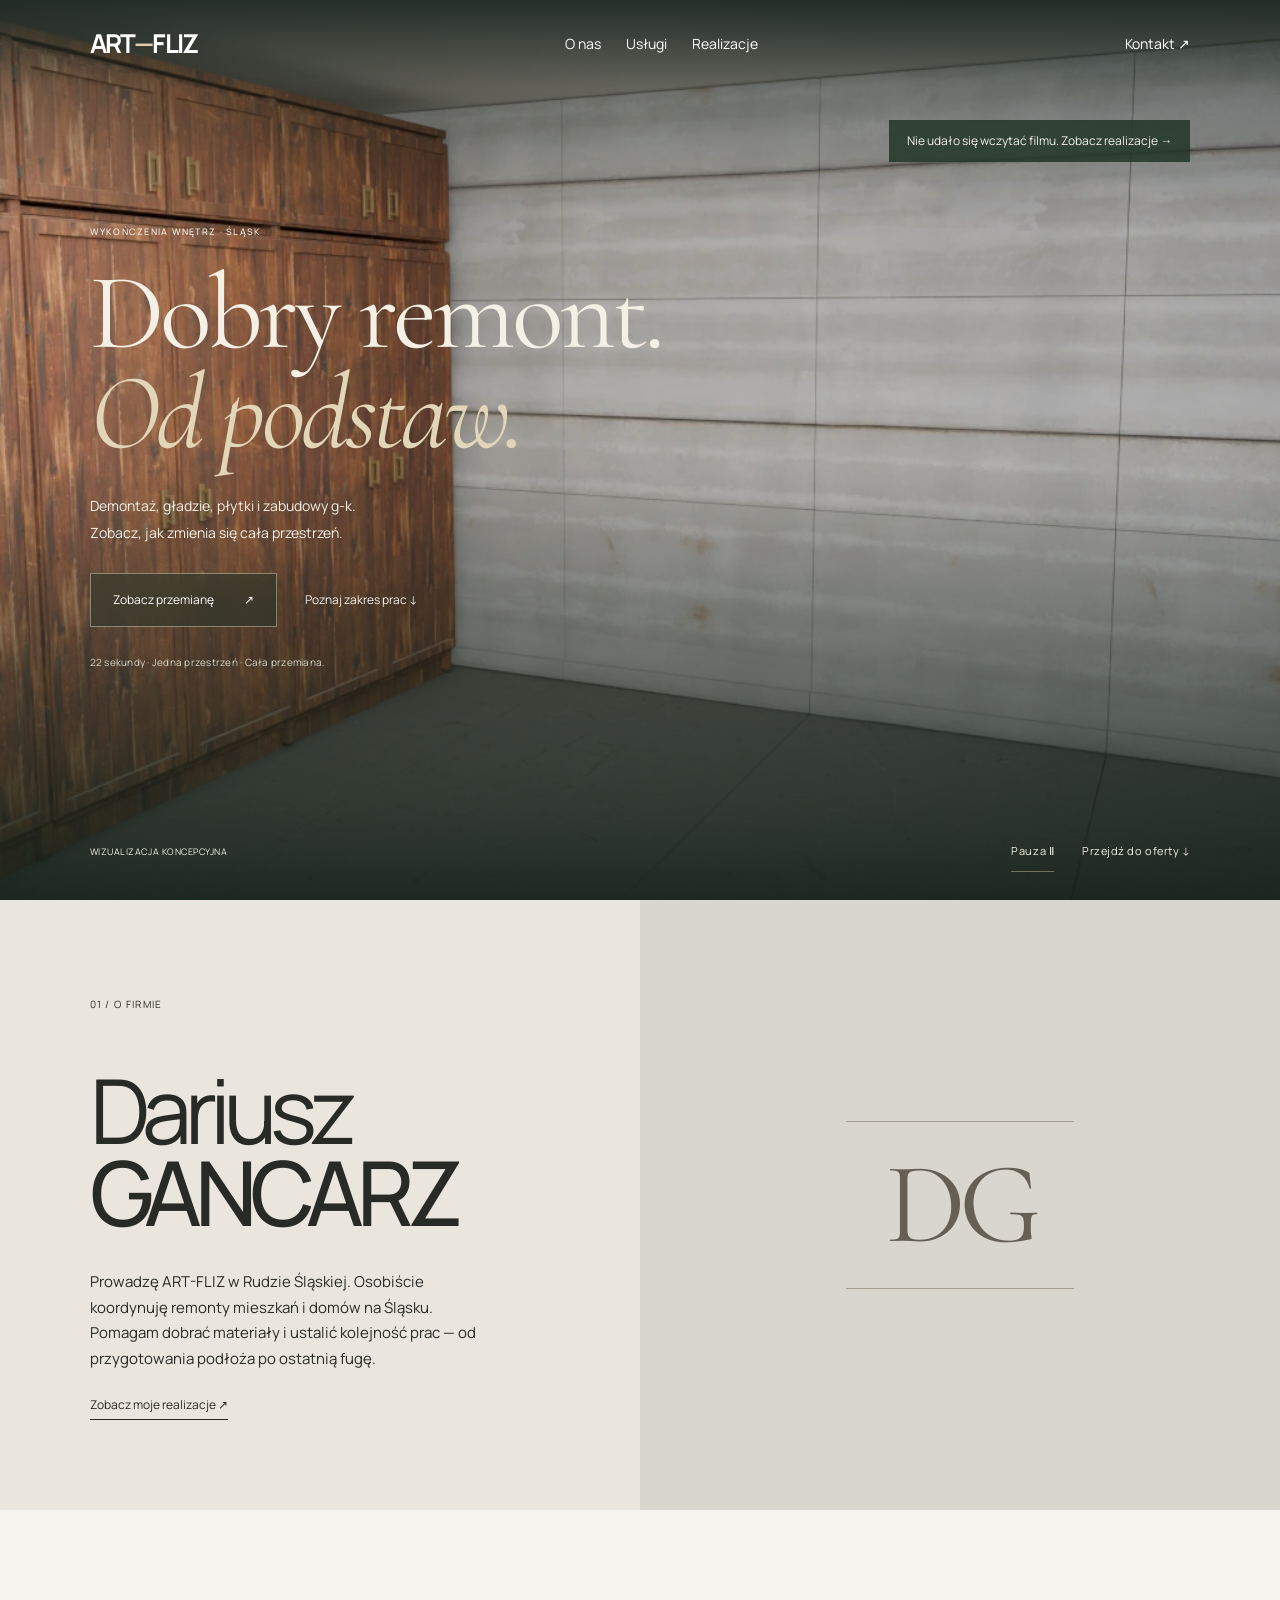
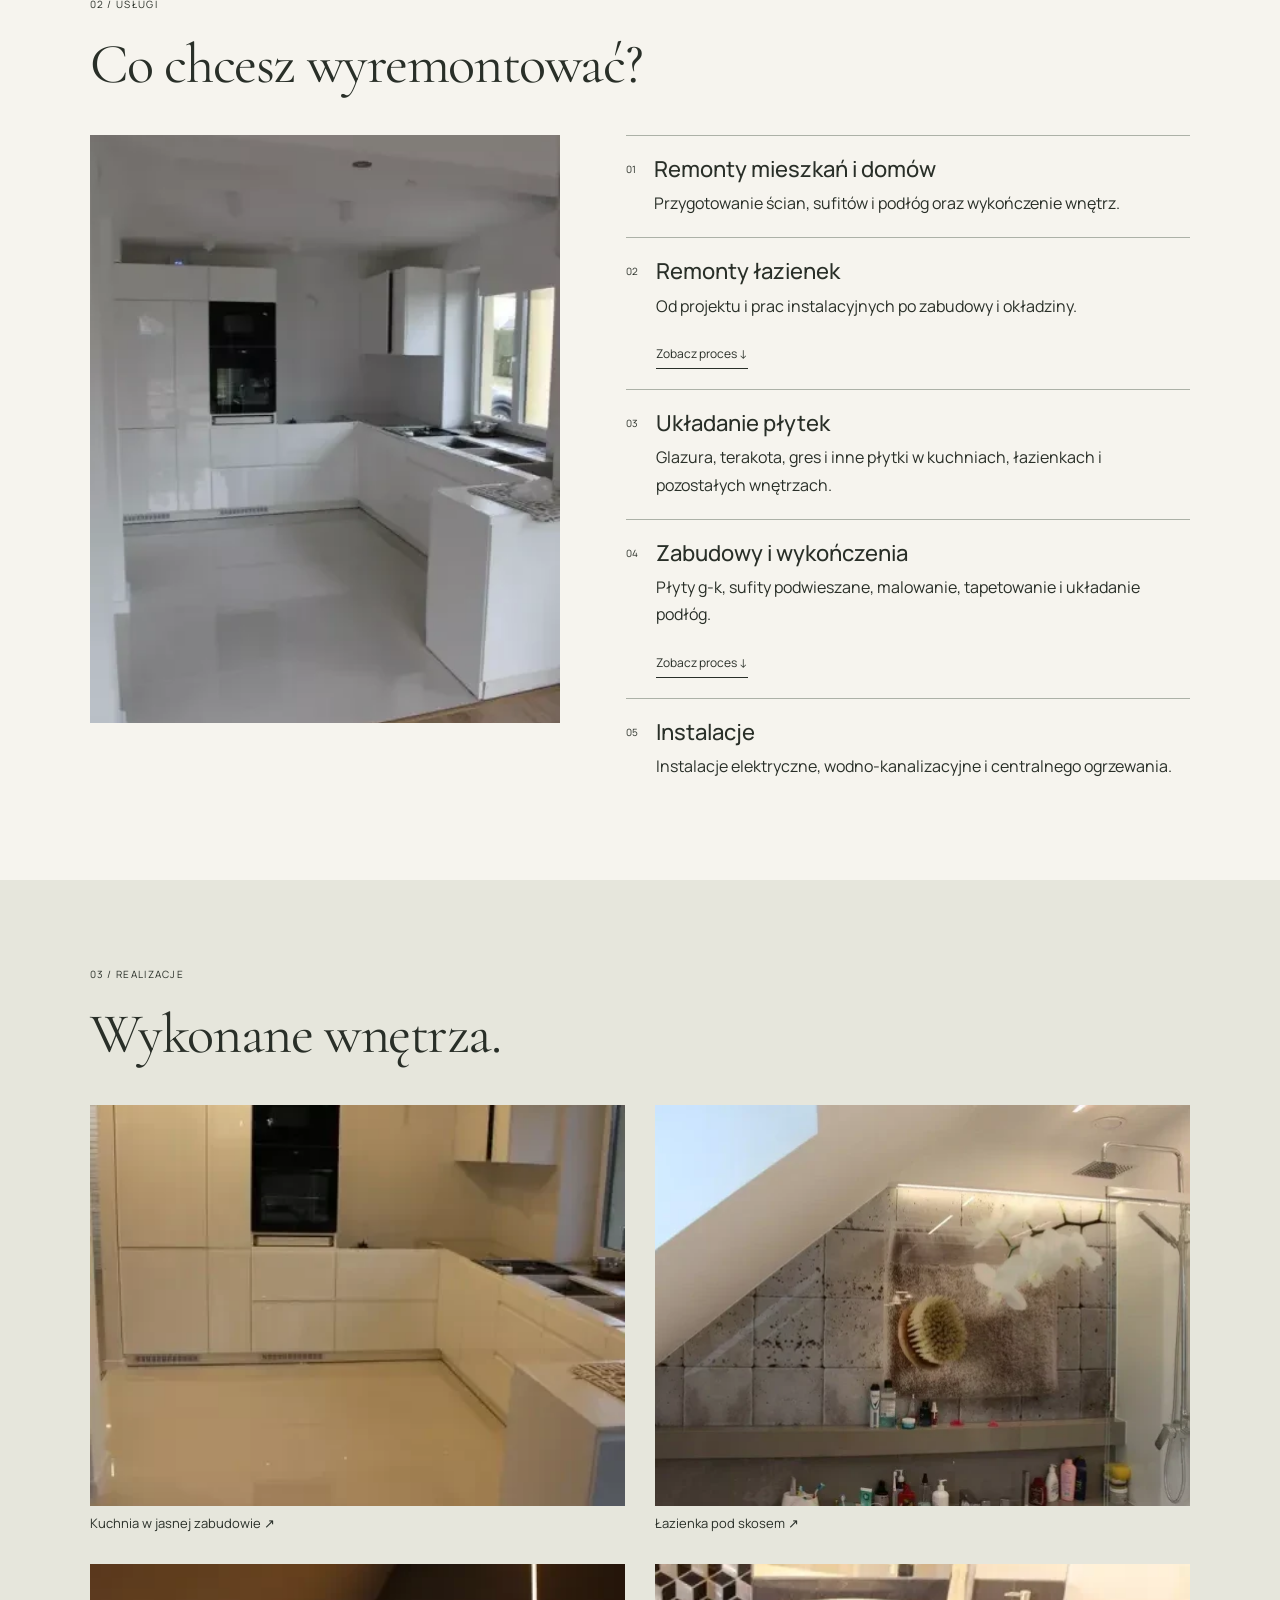
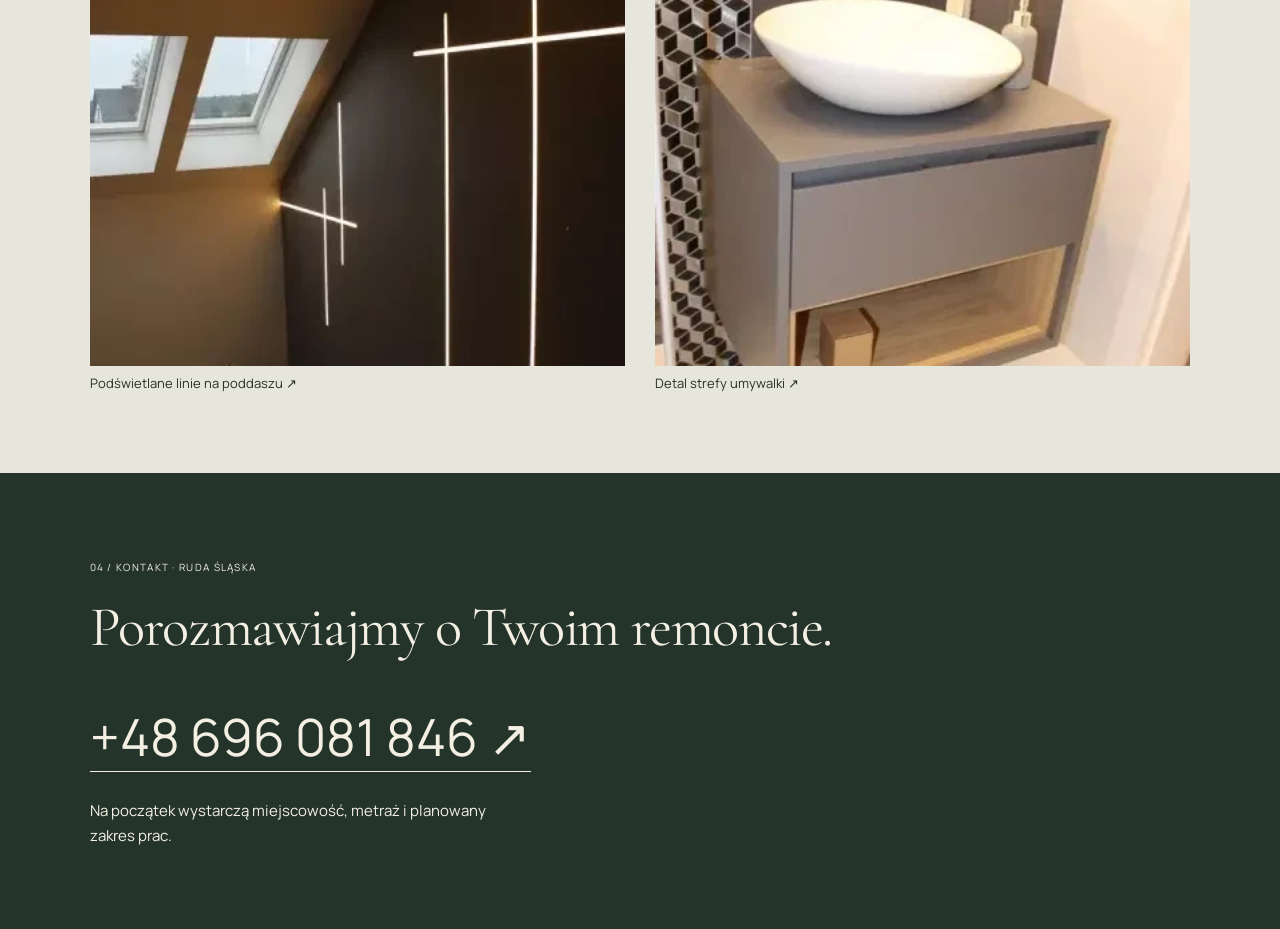
==== site/index.html @ b1cfdaab "Publish ART-FLIZ portrait placeholder" ====
<!doctype html>
<html lang="pl"><head><meta charset="UTF-8"/><meta name="viewport" content="width=device-width, initial-scale=1.0"/><meta name="theme-color" content="#232922"/><meta name="description" content="Wykończenia wnętrz na Śląsku. Zobacz proces metamorfozy salonu: od przygotowania podłoża po zabudowę, materiały i oświetlenie."/><link rel="icon" type="image/svg+xml" href="./favicon.svg"/><title>ART-FLIZ — Wykończenia wnętrz na Śląsku</title>  <script type="module" crossorigin src="./assets/index-Be-epmWU.js"></script>
  <link rel="stylesheet" crossorigin href="./assets/index-DGr77tre.css">
</head><body><div id="root"></div></body></html>
---- site/assets/index-DGr77tre.css ----
@layer properties{@supports (((-webkit-hyphens:none)) and (not (margin-trim:inline))) or ((-moz-orient:inline) and (not (color:rgb(from red r g b)))){*,:before,:after,::backdrop{--tw-rotate-x:initial;--tw-rotate-y:initial;--tw-rotate-z:initial;--tw-skew-x:initial;--tw-skew-y:initial;--tw-border-style:solid;--tw-shadow:0 0 #0000;--tw-shadow-color:initial;--tw-shadow-alpha:100%;--tw-inset-shadow:0 0 #0000;--tw-inset-shadow-color:initial;--tw-inset-shadow-alpha:100%;--tw-ring-color:initial;--tw-ring-shadow:0 0 #0000;--tw-inset-ring-color:initial;--tw-inset-ring-shadow:0 0 #0000;--tw-ring-inset:initial;--tw-ring-offset-width:0px;--tw-ring-offset-color:#fff;--tw-ring-offset-shadow:0 0 #0000;--tw-blur:initial;--tw-brightness:initial;--tw-contrast:initial;--tw-grayscale:initial;--tw-hue-rotate:initial;--tw-invert:initial;--tw-opacity:initial;--tw-saturate:initial;--tw-sepia:initial;--tw-drop-shadow:initial;--tw-drop-shadow-color:initial;--tw-drop-shadow-alpha:100%;--tw-drop-shadow-size:initial;--tw-outline-style:solid}}}@layer theme{:root,:host{--font-sans:-apple-system, BlinkMacSystemFont, "Segoe UI", Roboto, "Helvetica Neue", "Noto Sans", Arial, sans-serif, "Apple Color Emoji", "Segoe UI Emoji", "Segoe UI Symbol", "Noto Color Emoji";--font-mono:ui-monospace, SFMono-Regular, Menlo, Monaco, Consolas, "Liberation Mono", "Courier New", monospace;--color-black:#000;--color-white:#fff;--spacing:.25rem;--text-xs:.75rem;--text-xs--line-height:calc(1 / .75);--text-sm:.875rem;--text-sm--line-height:calc(1.25 / .875);--text-lg:1.125rem;--text-lg--line-height:calc(1.75 / 1.125);--aspect-video:16 / 9;--default-transition-duration:.15s;--default-transition-timing-function:cubic-bezier(.4, 0, .2, 1);--default-font-family:var(--font-sans);--default-mono-font-family:var(--font-mono)}}@layer base{*,:after,:before,::backdrop{box-sizing:border-box;border:0 solid;margin:0;padding:0}::file-selector-button{box-sizing:border-box;border:0 solid;margin:0;padding:0}html,:host{-webkit-text-size-adjust:100%;tab-size:4;line-height:1.5;font-family:var(--default-font-family,-apple-system, BlinkMacSystemFont, "Segoe UI", Roboto, "Helvetica Neue", "Noto Sans", Arial, sans-serif, "Apple Color Emoji", "Segoe UI Emoji", "Segoe UI Symbol", "Noto Color Emoji");font-feature-settings:var(--default-font-feature-settings,normal);font-variation-settings:var(--default-font-variation-settings,normal);-webkit-tap-highlight-color:transparent}hr{height:0;color:inherit;border-top-width:1px}abbr:where([title]){-webkit-text-decoration:underline dotted;text-decoration:underline dotted}h1,h2,h3,h4,h5,h6{font-size:inherit;font-weight:inherit}a{color:inherit;-webkit-text-decoration:inherit;text-decoration:inherit}b,strong{font-weight:bolder}code,kbd,samp,pre{font-family:var(--default-mono-font-family,ui-monospace, SFMono-Regular, Menlo, Monaco, Consolas, "Liberation Mono", "Courier New", monospace);font-feature-settings:var(--default-mono-font-feature-settings,normal);font-variation-settings:var(--default-mono-font-variation-settings,normal);font-size:1em}small{font-size:80%}sub,sup{vertical-align:baseline;font-size:75%;line-height:0;position:relative}sub{bottom:-.25em}sup{top:-.5em}table{text-indent:0;border-color:inherit;border-collapse:collapse}:-moz-focusring:where(:not(iframe)){outline:auto}progress{vertical-align:baseline}summary{display:list-item}ol,ul,menu{list-style:none}img,svg,video,canvas,audio,iframe,embed,object{vertical-align:middle;display:block}img,video{max-width:100%;height:auto}button,input,select,optgroup,textarea{font:inherit;font-feature-settings:inherit;font-variation-settings:inherit;letter-spacing:inherit;color:inherit;opacity:1;background-color:#0000;border-radius:0}::file-selector-button{font:inherit;font-feature-settings:inherit;font-variation-settings:inherit;letter-spacing:inherit;color:inherit;opacity:1;background-color:#0000;border-radius:0}:where(select:is([multiple],[size])) optgroup{font-weight:bolder}:where(select:is([multiple],[size])) optgroup option{padding-inline-start:20px}::file-selector-button{margin-inline-end:4px}::placeholder{opacity:1}@supports (not ((-webkit-appearance:-apple-pay-button))) or (contain-intrinsic-size:1px){::placeholder{color:currentColor}@supports (color:color-mix(in lab,red,red)){::placeholder{color:color-mix(in oklab,currentcolor 50%,transparent)}}}textarea{resize:vertical}::-webkit-search-decoration{-webkit-appearance:none}::-webkit-date-and-time-value{min-height:1lh;text-align:inherit}::-webkit-datetime-edit{display:inline-flex}::-webkit-datetime-edit-fields-wrapper{padding:0}::-webkit-datetime-edit{padding-block:0}::-webkit-datetime-edit-year-field{padding-block:0}::-webkit-datetime-edit-month-field{padding-block:0}::-webkit-datetime-edit-day-field{padding-block:0}::-webkit-datetime-edit-hour-field{padding-block:0}::-webkit-datetime-edit-minute-field{padding-block:0}::-webkit-datetime-edit-second-field{padding-block:0}::-webkit-datetime-edit-millisecond-field{padding-block:0}::-webkit-datetime-edit-meridiem-field{padding-block:0}::-webkit-calendar-picker-indicator{line-height:1}:-moz-ui-invalid{box-shadow:none}button,input:where([type=button],[type=reset],[type=submit]){appearance:button}::file-selector-button{appearance:button}::-webkit-inner-spin-button{height:auto}::-webkit-outer-spin-button{height:auto}[hidden]:where(:not([hidden=until-found])){display:none!important}}@layer components;@layer utilities{.invisible{visibility:hidden}.visible{visibility:visible}.absolute{position:absolute}.fixed{position:fixed}.static{position:static}.mt-4{margin-top:calc(var(--spacing) * 4)}.mt-6{margin-top:calc(var(--spacing) * 6)}.mr-2{margin-right:calc(var(--spacing) * 2)}.block{display:block}.flex{display:flex}.grid{display:grid}.hidden{display:none}.table{display:table}.aspect-video{aspect-ratio:var(--aspect-video)}.h-auto{height:auto}.w-full{width:100%}.grow{flex-grow:1}.transform{transform:var(--tw-rotate-x,) var(--tw-rotate-y,) var(--tw-rotate-z,) var(--tw-skew-x,) var(--tw-skew-y,)}.cursor-pointer{cursor:pointer}.resize{resize:both}.grid-cols-2{grid-template-columns:repeat(2,minmax(0,1fr))}.flex-wrap{flex-wrap:wrap}.items-baseline{align-items:baseline}.justify-between{justify-content:space-between}.gap-2{gap:calc(var(--spacing) * 2)}.rounded{border-radius:.25rem}.border{border-style:var(--tw-border-style);border-width:1px}.border-\[\#34362f\]{border-color:#34362f}.border-black\/15{border-color:#00000026}@supports (color:color-mix(in lab,red,red)){.border-black\/15{border-color:color-mix(in oklab,var(--color-black) 15%,transparent)}}.bg-\[\#34362f\]{background-color:#34362f}.bg-\[\#d7d4cd\]{background-color:#d7d4cd}.px-4{padding-inline:calc(var(--spacing) * 4)}.py-3{padding-block:calc(var(--spacing) * 3)}.text-left{text-align:left}.text-lg{font-size:var(--text-lg);line-height:var(--tw-leading,var(--text-lg--line-height))}.text-sm{font-size:var(--text-sm);line-height:var(--tw-leading,var(--text-sm--line-height))}.text-xs{font-size:var(--text-xs);line-height:var(--tw-leading,var(--text-xs--line-height))}.text-white{color:var(--color-white)}.opacity-60{opacity:.6}.opacity-65{opacity:.65}.shadow{--tw-shadow:0 1px 3px 0 var(--tw-shadow-color,#0000001a), 0 1px 2px -1px var(--tw-shadow-color,#0000001a);box-shadow:var(--tw-inset-shadow),var(--tw-inset-ring-shadow),var(--tw-ring-offset-shadow),var(--tw-ring-shadow),var(--tw-shadow)}.ring{--tw-ring-shadow:var(--tw-ring-inset,) 0 0 0 calc(1px + var(--tw-ring-offset-width)) var(--tw-ring-color,currentcolor);box-shadow:var(--tw-inset-shadow),var(--tw-inset-ring-shadow),var(--tw-ring-offset-shadow),var(--tw-ring-shadow),var(--tw-shadow)}.blur{--tw-blur:blur(8px);filter:var(--tw-blur,) var(--tw-brightness,) var(--tw-contrast,) var(--tw-grayscale,) var(--tw-hue-rotate,) var(--tw-invert,) var(--tw-saturate,) var(--tw-sepia,) var(--tw-drop-shadow,)}.transition{transition-property:color,background-color,border-color,outline-color,text-decoration-color,fill,stroke,--tw-gradient-from,--tw-gradient-via,--tw-gradient-to,opacity,box-shadow,transform,translate,scale,rotate,filter,-webkit-backdrop-filter,backdrop-filter,display,content-visibility,overlay,pointer-events;transition-timing-function:var(--tw-ease,var(--default-transition-timing-function));transition-duration:var(--tw-duration,var(--default-transition-duration))}.transition-colors{transition-property:color,background-color,border-color,outline-color,text-decoration-color,fill,stroke,--tw-gradient-from,--tw-gradient-via,--tw-gradient-to;transition-timing-function:var(--tw-ease,var(--default-transition-timing-function));transition-duration:var(--tw-duration,var(--default-transition-duration))}@media(hover:hover){.hover\:bg-black\/5:hover{background-color:#0000000d}@supports (color:color-mix(in lab,red,red)){.hover\:bg-black\/5:hover{background-color:color-mix(in oklab,var(--color-black) 5%,transparent)}}}.focus-visible\:outline-2:focus-visible{outline-style:var(--tw-outline-style);outline-width:2px}.focus-visible\:outline-offset-2:focus-visible{outline-offset:2px}.focus-visible\:outline-\[\#78694b\]:focus-visible{outline-color:#78694b}@media(min-width:48rem){.md\:grid-cols-4{grid-template-columns:repeat(4,minmax(0,1fr))}}}:root{color:#2c3027;font-synthesis:none;text-rendering:optimizelegibility;background:#f4f1e9;font-family:Arial,Helvetica,sans-serif}*{box-sizing:border-box}body{min-width:320px;margin:0}a{color:inherit;text-decoration:none}button,input{font:inherit}button{cursor:pointer;color:inherit}button:disabled{cursor:wait}a:focus-visible,button:focus-visible,input:focus-visible{outline-offset:6px;outline:2px solid #ac854a}img{width:100%;height:auto;display:block}p,h1,h2,h3{margin:0}section{scroll-margin-top:0}::selection{color:#20251f;background:#cbb78e}.skip-link{z-index:30;background:#fff;padding:15px;position:fixed;top:-100px;left:16px}.skip-link:focus{top:12px}.eyebrow{letter-spacing:.17em;font-size:10px;font-weight:500;line-height:1.6}.muted{color:#797768}h2{letter-spacing:-.043em;font-family:Georgia,Times New Roman,serif;font-size:clamp(36px,4.4vw,70px);font-weight:400;line-height:1.08}h2 em{color:#858371;font-weight:400}.section-shell{max-width:1520px;margin:auto;padding:115px 7%}.site-header{z-index:5;color:#f8f5ec;justify-content:space-between;align-items:center;gap:30px;width:100%;height:110px;padding:0 5%;display:flex;position:absolute;top:0;left:0}.brand{letter-spacing:.21em;align-items:center;gap:16px;font-size:11px;font-weight:600;line-height:1.5;display:flex}.brand small{letter-spacing:.33em;font-size:8px;font-weight:400;display:block}.brand-symbol{letter-spacing:-.12em;margin-right:8px;font-family:Georgia,serif;font-size:48px;font-weight:400;line-height:1}.site-header nav{gap:32px;font-size:11px;display:flex}.site-header nav a,.site-header nav button{background:0 0;border:0;padding:12px 0}.site-header nav a:hover,.site-header nav button:hover{border-bottom:1px solid #f6f1e3}.header-contact{border-bottom:1px solid #c7c4b780;padding:12px 0;font-size:11px}.header-contact span{margin-left:32px;font-size:16px}.renovation-scroll{background:#252921;height:950svh}.cinema-stage{isolation:isolate;color:#f7f4ec;background:#252921;outline:none;height:100svh;min-height:480px;position:sticky;top:0;overflow:hidden}.renovation-video,.cinema-opening,.cinema-finale{object-fit:cover;object-position:center;width:100%;height:100%;position:absolute;inset:0}.cinema-opening,.cinema-finale{pointer-events:none}.cinema-shade{pointer-events:none;background:linear-gradient(#0000 67%,#141a13ed),linear-gradient(#161d1766,#0000 20%);position:absolute;inset:0}.is-intro .cinema-shade,.is-outro .cinema-shade{background:linear-gradient(90deg,#111a12d6,#111a1260 43%,#0000 78%),linear-gradient(#111a1266,#0000 25%),linear-gradient(#0000 76%,#111a1280)}.cinema-intro{position:absolute;top:21%;left:7%;right:35%}.cinema-intro .eyebrow{font-size:9px}.cinema-intro .eyebrow>span{vertical-align:middle;background:#cccbb8;width:27px;height:1px;margin-right:12px;display:inline-block}.cinema-intro h1{letter-spacing:-.055em;margin:26px 0;font-family:Georgia,Times New Roman,serif;font-size:clamp(68px,7.9vw,126px);font-weight:400;line-height:.94}.cinema-intro h1 em{color:#d3d4b8;font-weight:400}.intro-description{color:#e3e4d6;font-size:14px;line-height:1.9}.film-cta{color:#f6f4e9;background:0 0;border:0;border-bottom:1px solid #e2e2ce;align-items:center;gap:50px;margin-top:24px;padding:17px 0 12px;font-size:12px;display:inline-flex}.film-cta span{font-size:24px;font-weight:300}.film-cta:hover{color:#fff;border-color:#fff}.intro-bottom{letter-spacing:.15em;color:#e1e2d0;justify-content:space-between;align-items:center;gap:24px;font-size:8px;display:flex;position:absolute;bottom:30px;left:7%;right:5%}.intro-bottom b{vertical-align:middle;margin-left:30px;font-size:22px;font-weight:400}.intro-bottom a{letter-spacing:.04em;font-size:9px}.cinema-top{justify-content:space-between;align-items:center;gap:24px;display:flex;position:absolute;top:24px;left:5%;right:5%}.cinema-brand{letter-spacing:-.13em;font:40px/.8 Georgia,serif}.cinema-brand span{color:#cbd0b4}.film-label{letter-spacing:.19em;border-left:1px solid #eec5;margin-right:auto;padding-left:24px;font-size:8px}.scene-modes{gap:20px;display:flex}.scene-modes button{letter-spacing:.04em;color:#e5e5d4;background:0 0;border:0;border-bottom:1px solid #0000;padding:9px 0;font-size:9px}.scene-modes button[aria-pressed=true]{color:#fff;border-color:#f1f1dd}.film-story{pointer-events:none;align-items:flex-end;gap:30px;display:flex;position:absolute;bottom:113px;left:6%;right:6%}.story-number{color:#d7dbbf;white-space:nowrap;padding-bottom:7px;font:48px/1 Georgia,serif}.story-number>span{color:#b1b8a1;font:10px Arial}.story-copy .eyebrow{color:#d0d5bb;margin-bottom:14px;font-size:8px}.story-copy h2{letter-spacing:-.04em;margin-bottom:12px;font-size:clamp(32px,3.5vw,55px)}.story-copy>p:last-child{color:#e0e4d5;font-size:12px;line-height:1.7}.film-skip{white-space:nowrap;pointer-events:auto;border-bottom:1px solid #dadfc37a;margin:0 0 5px auto;padding-bottom:10px;font-size:10px}.film-skip span{margin-left:25px;font-size:18px}.chapter-nav{gap:14px;display:flex;position:absolute;bottom:28px;left:6%;right:6%}.chapter-nav button{text-align:left;color:#c6cdb4;background:0 0;border:0;flex:1;padding:0;font-size:9px}.chapter-nav button[aria-current]{color:#fff}.chapter-track{background:#ecf0dd36;width:100%;height:2px;margin-bottom:15px;display:block}.chapter-track i{background:#e5edcb;height:100%;display:block}.chapter-index{opacity:.55;margin-right:9px;font-size:8px}.chapter-nav button:hover .chapter-track{background:#ecf0dd80}.scene-marker{pointer-events:none;filter:drop-shadow(0 1px 5px #1118);align-items:center;gap:0;display:flex;position:absolute}.scene-marker i{background:#fafbea;border-radius:50%;width:8px;height:8px;box-shadow:0 0 0 5px #ffffff24}.scene-marker:after{content:"";background:#fbfcea99;order:1;width:35px;height:1px}.scene-marker span{letter-spacing:.02em;white-space:nowrap;background:#283021d9;border:1px solid #f0f3da50;order:2;padding:9px 12px;font-size:9px}.reveal-label{justify-content:space-between;align-items:center;gap:20px;display:flex;position:absolute;bottom:10%;left:7%;right:7%}.reveal-label span{font:clamp(22px,3vw,44px)/1.2 Georgia,serif}.reveal-label b{letter-spacing:.2em;font-size:10px;font-weight:400}.cinema-outro{position:absolute;top:31%;left:7%}.cinema-outro h2{margin-top:25px;font-size:clamp(80px,10vw,150px);line-height:.93}.cinema-outro h2 em{color:#d3d4b8}.film-loading{z-index:2;background:#222b1ee6;padding:10px 14px;font-size:10px;position:absolute;top:88px;right:6%}.film-error{height:100%}.film-error img{object-fit:cover;height:100%}.film-error p{z-index:3;background:#20281c;padding:25px;position:absolute;top:45%;left:7%;right:7%}.film-error a{text-decoration:underline}.renovation-player .cinema-stage{position:relative}.is-player .renovation-video{object-fit:contain;z-index:1;height:calc(100% - 320px);inset:95px 0 225px}.is-player .cinema-shade{display:none}.is-player .film-story{bottom:115px}.is-player .story-copy h2{font-size:34px}.static-hero{position:relative}.is-player .cinema-top{top:30px;left:5%}.is-player .cinema-brand{display:none}.is-player .film-label{border:0;padding-left:0}.section-heading{grid-template-columns:.55fr 1.8fr auto;align-items:start;gap:30px;margin-bottom:60px;display:grid}.section-heading .eyebrow{padding-top:12px}.section-heading h2{font-size:clamp(35px,4vw,62px)}.section-heading div>p{color:#777b6c;margin-top:22px;font-size:14px;line-height:1.9}.section-symbol{color:#777b61;font-size:68px;font-weight:300;line-height:1}.comparison-image{aspect-ratio:16/9;background:#ddd8ce;position:relative;overflow:hidden}.comparison-image img{object-fit:cover;width:100%;height:100%;position:absolute;inset:0}.comparison-label{letter-spacing:.17em;color:#30382b;pointer-events:none;background:#f4f1e9e8;padding:10px 16px;font-size:9px;position:absolute;top:24px}.before-label{left:24px}.after-label{right:24px}.comparison-divider{pointer-events:none;background:#f8f6ee;width:1px;position:absolute;top:0;bottom:0;transform:translate(-.5px)}.comparison-divider span{color:#444c3b;background:#f4f2ec;border-radius:50%;place-items:center;width:52px;height:52px;font-size:19px;display:grid;position:absolute;top:50%;left:50%;transform:translate(-50%,-50%);box-shadow:0 2px 20px #0002}.comparison-range{opacity:0;cursor:ew-resize;width:100%;height:100%;margin:0;position:absolute;inset:0}.comparison-image:has(input:focus-visible){outline-offset:5px;outline:3px solid #977c52}.comparison-caption{color:#777b6c;justify-content:space-between;gap:20px;margin-top:17px;font-size:10px;line-height:1.6;display:flex}.comparison-caption label{color:#333c2d}.result-notes{letter-spacing:.12em;color:#808271;border-top:1px solid #d2d2c1;justify-content:space-between;gap:25px;margin-top:35px;padding-top:35px;font-size:8px;display:flex}.detail-section{background:#e7e5da}.details-heading{grid-template-columns:.6fr 1.3fr .8fr;align-items:end;gap:35px;margin-bottom:55px;display:grid}.details-heading .eyebrow{align-self:start;padding-top:10px}.details-heading h2{font-size:clamp(35px,3.6vw,55px)}.details-heading>p:last-child{color:#727968;font-size:14px;line-height:1.9}.detail-grid{grid-template-columns:repeat(3,1fr);gap:30px;display:grid}.material-detail:nth-child(2){padding-top:80px}.material-detail:nth-child(3){padding-top:35px}.detail-shot{background:0 0;border:0;width:100%;padding:0;display:block;position:relative;overflow:hidden}.detail-shot img{aspect-ratio:4/5;object-fit:cover;transition:transform .7s}.detail-shot:hover img{transform:scale(1.04)}.detail-open{color:#383e2c;background:#f2f0e4e6;padding:10px 12px;font-size:9px;position:absolute;bottom:15px;right:15px}.material-caption{gap:25px;margin-top:22px;display:flex}.material-caption>span{color:#8d8b76;padding-top:6px;font-size:9px}.material-caption h3{letter-spacing:-.025em;font:27px/1.2 Georgia,serif}.material-caption p{color:#7c7f6d;margin-top:9px;font-size:12px;line-height:1.7}.services-section{grid-template-columns:1fr 1.4fr;gap:100px;display:grid}.services-intro h2{margin-top:26px;font-size:clamp(42px,4.5vw,67px)}.services-intro>p:not(.eyebrow){color:#7b806d;margin-top:25px;font-size:12px;line-height:1.9}.services-symbol{color:#858b71;margin-top:40px;font-size:80px;line-height:1;display:block}.service-row{text-align:left;background:0 0;border:0;border-top:1px solid #c8ccb9;align-items:flex-start;gap:25px;width:100%;padding:30px 0;display:flex}.service-row:last-child{border-bottom:1px solid #c8ccb9}.service-number{color:#939682;padding-top:6px;font-size:9px;line-height:2}.service-row h3{letter-spacing:-.025em;font:27px/1.25 Georgia,serif}.service-row p{color:#797e6b;max-width:370px;margin-top:12px;font-size:13px;line-height:1.9}.service-action{color:#8d8e7a;margin-top:16px;font-size:9px;display:block}.service-arrow{color:#777e61;margin-left:auto;font-size:24px;line-height:1.5;transition:transform .2s}.service-row:hover .service-arrow{transform:translate(3px,-3px)}.service-row:hover h3{color:#727e55}.contact-section{color:#f0f0df;background:#303a2a}.contact-section .eyebrow{color:#b4bda2;font-size:9px}.contact-layout{justify-content:space-between;align-items:flex-end;gap:40px;margin-top:38px;display:flex}.contact-layout h2{font-size:clamp(42px,6.7vw,100px);line-height:1.04}.contact-layout h2 em{color:#b4bba0}.contact-info{color:#c3c9b1;max-width:280px;padding-bottom:5px;font-size:12px;line-height:1.8}.contact-location{color:#edf0db;margin-bottom:18px;font-size:17px;display:block}.contact-rule{background:#b2bc9570;width:100%;height:1px;margin:25px 0;display:block}.contact-note{color:#a0ac8d;font-size:9px}.site-footer{color:#acb798;background:#222b1e;justify-content:space-between;align-items:center;gap:25px;padding:40px 7%;font-size:10px;display:flex}.footer-brand{color:#e0e5d4;font:22px Georgia,serif}.footer-brand span{color:#9fa98e;margin-top:8px;font:9px Arial;display:block}.site-footer>span{color:#82916f;font:italic 21px Georgia,serif}@media(min-width:1600px){.cinema-intro{top:22%}}@media(max-width:1000px){.section-shell{padding:80px 6%}.section-heading{grid-template-columns:.5fr 1.8fr}.section-symbol{display:none}.details-heading{grid-template-columns:1fr 1fr}.details-heading .eyebrow{grid-column:1/-1}.detail-grid{gap:20px}.material-caption{gap:14px}.material-caption h3{font-size:23px}.services-section{gap:50px}.service-row{gap:15px}.service-row h3{font-size:23px}.site-header{gap:20px;height:90px}.site-header nav{gap:20px}.cinema-intro{top:23%;right:30%}.cinema-intro h1{font-size:88px}.story-number{display:none}.film-story{bottom:108px}.chapter-nav{gap:10px}.chapter-index{display:none}.chapter-nav button{font-size:8px}.story-copy h2{font-size:42px}.story-copy>p:last-child{max-width:490px}.film-skip{font-size:9px}.cinema-outro h2{font-size:110px}.header-contact span{margin-left:15px}}@media(max-width:600px){.site-header{gap:12px;height:85px;padding:0 6%}.brand{gap:9px;font-size:9px}.brand small{font-size:7px}.brand-symbol{margin-right:4px;font-size:39px}.site-header nav{display:none}.header-contact{font-size:10px}.header-contact span{margin-left:12px}.renovation-scroll{height:870svh}.cinema-stage{min-height:480px}.renovation-scroll .renovation-video{object-fit:cover;height:66%;transition:object-position .35s ease-out;top:12%}.cinema-opening{clip-path:none!important}.cinema-stage:not(.is-intro):not(.is-outro) .cinema-shade{background:linear-gradient(#0000 53%,#252921 81%),linear-gradient(#252921 16%,#0000 34%)}.cinema-intro{top:23%;left:7%;right:7%}.cinema-intro h1{margin:25px 0;font-size:clamp(66px,18vw,91px);line-height:.95}.cinema-intro .eyebrow{letter-spacing:.12em;font-size:7px}.cinema-intro .eyebrow>span{width:18px;margin-right:8px}.intro-description{font-size:13px}.film-cta{gap:35px;margin-top:18px;padding-top:12px;font-size:11px}.intro-bottom{letter-spacing:.09em;font-size:7px;bottom:25px;left:7%;right:7%}.intro-bottom b{margin-left:10px;font-size:19px}.intro-bottom a{text-align:right;max-width:120px;font-size:7px;line-height:1.7}.cinema-top{gap:17px;top:27px;left:7%;right:7%}.cinema-brand{font-size:34px}.film-label{display:none}.scene-modes{gap:15px}.scene-modes button{font-size:8px}.film-story{display:block;bottom:115px;left:7%;right:7%}.story-copy .eyebrow{margin-bottom:12px;font-size:7px}.story-copy h2{max-width:320px;margin-bottom:12px;font-size:33px;line-height:1.08}.story-copy>p:last-child{max-width:310px;font-size:12px;line-height:1.7}.film-skip{display:none}.chapter-nav{gap:8px;bottom:40px;left:7%;right:7%}.chapter-name{display:none}.chapter-index{text-align:center;opacity:.65;margin:0;font-size:9px;display:block}.chapter-track{margin-bottom:13px}.chapter-nav button{min-height:44px}.scene-marker span{padding:8px;font-size:8px}.scene-marker:after{width:18px}.scene-marker i{width:5px;height:5px}.cinema-outro{top:28%;left:7%}.cinema-outro .eyebrow{letter-spacing:.11em;font-size:7px}.cinema-outro h2{margin-top:30px;font-size:98px}.reveal-label{display:block;bottom:18%}.reveal-label span{max-width:270px;font-size:30px;display:block}.reveal-label b{margin-top:20px;font-size:8px;display:block}.is-player .cinema-top{top:27px;left:7%}.is-player .renovation-video{height:calc(100% - 330px);inset:75px 0 255px}.is-player .film-story{bottom:107px}.is-player .story-copy h2{font-size:27px}.section-shell{padding:65px 7%}.section-heading{margin-bottom:32px;display:block}.section-heading h2{margin-top:24px;font-size:35px}.section-heading div>p{margin-top:20px;font-size:13px}.eyebrow{font-size:8px}.desktop-break{display:none}.comparison-image{aspect-ratio:4/3;margin-left:-8.14%;margin-right:-8.14%}.comparison-image img{object-position:54% center}.comparison-label{padding:8px 11px;font-size:8px;top:14px}.before-label{left:15px}.after-label{right:15px}.comparison-divider span{width:40px;height:40px}.comparison-caption{gap:20px;font-size:9px}.comparison-caption span{text-align:right;max-width:155px}.result-notes{gap:20px;margin-top:25px;padding-top:23px;font-size:7px;line-height:1.7}.result-notes span:nth-child(2){display:none}.result-notes span:last-child{text-align:right;margin-left:auto}.details-heading{margin-bottom:35px;display:block}.details-heading h2{margin-top:23px;font-size:36px}.details-heading>p:last-child{margin-top:20px;font-size:13px}.detail-grid{grid-template-columns:1fr 1fr;gap:34px 18px}.material-detail:nth-child(2){padding-top:45px}.material-detail:nth-child(3){grid-column:1/-1;grid-template-columns:1fr 1fr;align-items:center;gap:18px;padding-top:0;display:grid}.material-caption{gap:10px;margin-top:15px}.material-caption h3{font-size:22px}.material-caption p{margin-top:7px;font-size:11px;line-height:1.7}.material-caption>span{padding-top:6px;font-size:7px}.material-detail:nth-child(3) .material-caption{margin:0;display:block}.material-detail:nth-child(3) .material-caption>span{margin-bottom:12px;display:block}.detail-open{padding:6px 8px;font-size:7px;line-height:1.5;bottom:7px;right:7px}.services-section{grid-template-columns:1fr;gap:33px}.services-intro h2{margin-top:22px;font-size:45px}.services-intro>p:not(.eyebrow){margin-top:22px;font-size:11px}.services-symbol{display:none}.service-row{gap:18px;padding:25px 0}.service-row h3{font-size:25px;line-height:1.16}.service-row p{font-size:13px}.service-action,.service-number{font-size:8px}.service-arrow{font-size:20px}.contact-section .eyebrow{font-size:7px}.contact-layout{margin-top:27px;display:block}.contact-layout h2{font-size:clamp(39px,12vw,47px)}.contact-info{max-width:none;margin-top:40px;font-size:11px}.contact-location{margin-bottom:12px;font-size:16px}.contact-rule{margin:22px 0}.site-footer{align-items:flex-start;padding:32px 7%;font-size:9px}.footer-brand{font-size:20px}.footer-brand span{font-size:8px}.site-footer>span{display:none}}@media(max-height:650px)and (min-width:601px){.cinema-intro{top:22%}.cinema-intro h1{margin:18px 0;font-size:70px}.intro-description{font-size:13px}.film-cta{margin-top:10px}.intro-bottom{bottom:17px}.film-story{bottom:95px}.story-copy h2{font-size:34px}.chapter-nav{bottom:20px}.cinema-top{top:15px}.cinema-outro{top:25%}.cinema-outro h2{font-size:100px}}@media(max-width:600px)and (max-height:700px){.cinema-intro{top:22%}.cinema-intro h1{margin:20px 0;font-size:59px}.cinema-intro .eyebrow{font-size:6px}.intro-description{font-size:12px}.film-cta{margin-top:12px;padding-top:6px}.intro-bottom{bottom:17px}.film-story{bottom:82px}.story-copy h2{font-size:27px}.story-copy .eyebrow{margin-bottom:10px;font-size:6px}.story-copy>p:last-child{font-size:11px}.chapter-nav{bottom:22px}.scene-marker{display:none}.is-player .renovation-video{height:calc(100% - 302px);inset:72px 0 230px}.is-player .film-story{bottom:84px}.cinema-outro h2{font-size:83px}}@media(prefers-reduced-motion:reduce){*,:before,:after{scroll-behavior:auto!important;transition:none!important}}@property --tw-rotate-x{syntax:"*";inherits:false}@property --tw-rotate-y{syntax:"*";inherits:false}@property --tw-rotate-z{syntax:"*";inherits:false}@property --tw-skew-x{syntax:"*";inherits:false}@property --tw-skew-y{syntax:"*";inherits:false}@property --tw-border-style{syntax:"*";inherits:false;initial-value:solid}@property --tw-shadow{syntax:"*";inherits:false;initial-value:0 0 #0000}@property --tw-shadow-color{syntax:"*";inherits:false}@property --tw-shadow-alpha{syntax:"<percentage>";inherits:false;initial-value:100%}@property --tw-inset-shadow{syntax:"*";inherits:false;initial-value:0 0 #0000}@property --tw-inset-shadow-color{syntax:"*";inherits:false}@property --tw-inset-shadow-alpha{syntax:"<percentage>";inherits:false;initial-value:100%}@property --tw-ring-color{syntax:"*";inherits:false}@property --tw-ring-shadow{syntax:"*";inherits:false;initial-value:0 0 #0000}@property --tw-inset-ring-color{syntax:"*";inherits:false}@property --tw-inset-ring-shadow{syntax:"*";inherits:false;initial-value:0 0 #0000}@property --tw-ring-inset{syntax:"*";inherits:false}@property --tw-ring-offset-width{syntax:"<length>";inherits:false;initial-value:0}@property --tw-ring-offset-color{syntax:"*";inherits:false;initial-value:#fff}@property --tw-ring-offset-shadow{syntax:"*";inherits:false;initial-value:0 0 #0000}@property --tw-blur{syntax:"*";inherits:false}@property --tw-brightness{syntax:"*";inherits:false}@property --tw-contrast{syntax:"*";inherits:false}@property --tw-grayscale{syntax:"*";inherits:false}@property --tw-hue-rotate{syntax:"*";inherits:false}@property --tw-invert{syntax:"*";inherits:false}@property --tw-opacity{syntax:"*";inherits:false}@property --tw-saturate{syntax:"*";inherits:false}@property --tw-sepia{syntax:"*";inherits:false}@property --tw-drop-shadow{syntax:"*";inherits:false}@property --tw-drop-shadow-color{syntax:"*";inherits:false}@property --tw-drop-shadow-alpha{syntax:"<percentage>";inherits:false;initial-value:100%}@property --tw-drop-shadow-size{syntax:"*";inherits:false}@property --tw-outline-style{syntax:"*";inherits:false;initial-value:solid}@font-face{font-family:Cormorant;font-style:italic;font-weight:400;font-display:swap;src:url(../fonts/cormorant-italic-latin-ext.woff2) format("woff2");unicode-range:U+0100-02BA,U+02BD-02C5,U+02C7-02CC,U+02CE-02D7,U+02DD-02FF,U+0304,U+0308,U+0329,U+1D00-1DBF,U+1E00-1E9F,U+1EF2-1EFF,U+2020,U+20A0-20AB,U+20AD-20C0,U+2113,U+2C60-2C7F,U+A720-A7FF}@font-face{font-family:Cormorant;font-style:italic;font-weight:400;font-display:swap;src:url(../fonts/cormorant-italic-latin.woff2) format("woff2");unicode-range:U+0000-00FF,U+0131,U+0152-0153,U+02BB-02BC,U+02C6,U+02DA,U+02DC,U+0304,U+0308,U+0329,U+2000-206F,U+20AC,U+2122,U+2191,U+2193,U+2212,U+2215,U+FEFF,U+FFFD}@font-face{font-family:Cormorant;font-style:normal;font-weight:400;font-display:swap;src:url(../fonts/cormorant-regular-latin-ext.woff2) format("woff2");unicode-range:U+0100-02BA,U+02BD-02C5,U+02C7-02CC,U+02CE-02D7,U+02DD-02FF,U+0304,U+0308,U+0329,U+1D00-1DBF,U+1E00-1E9F,U+1EF2-1EFF,U+2020,U+20A0-20AB,U+20AD-20C0,U+2113,U+2C60-2C7F,U+A720-A7FF}@font-face{font-family:Cormorant;font-style:normal;font-weight:400;font-display:swap;src:url(../fonts/cormorant-regular-latin.woff2) format("woff2");unicode-range:U+0000-00FF,U+0131,U+0152-0153,U+02BB-02BC,U+02C6,U+02DA,U+02DC,U+0304,U+0308,U+0329,U+2000-206F,U+20AC,U+2122,U+2191,U+2193,U+2212,U+2215,U+FEFF,U+FFFD}@font-face{font-family:Manrope;font-style:normal;font-weight:400 700;font-display:swap;src:url(../fonts/manrope-regular-latin-ext.woff2) format("woff2");unicode-range:U+0100-02BA,U+02BD-02C5,U+02C7-02CC,U+02CE-02D7,U+02DD-02FF,U+0304,U+0308,U+0329,U+1D00-1DBF,U+1E00-1E9F,U+1EF2-1EFF,U+2020,U+20A0-20AB,U+20AD-20C0,U+2113,U+2C60-2C7F,U+A720-A7FF}@font-face{font-family:Manrope;font-style:normal;font-weight:400 700;font-display:swap;src:url(../fonts/manrope-regular-latin.woff2) format("woff2");unicode-range:U+0000-00FF,U+0131,U+0152-0153,U+02BB-02BC,U+02C6,U+02DA,U+02DC,U+0304,U+0308,U+0329,U+2000-206F,U+20AC,U+2122,U+2191,U+2193,U+2212,U+2215,U+FEFF,U+FFFD}:root{--ease:cubic-bezier(.22,1,.36,1);font-family:Manrope,Arial,sans-serif;background:#f2efe7}h2,.cinema-intro h1,.material-caption h3,.service-row h3,.footer-brand,.reveal-label span{font-family:Cormorant,Georgia,serif;letter-spacing:-.025em}.eyebrow{text-transform:uppercase;font-size:10px;letter-spacing:.14em}section:focus{outline:none}.site-header nav,.header-contact{font-size:12px}.site-header a,.site-header button{transition:color .25s ease,opacity .25s ease}.site-header nav a:hover,.site-header nav button:hover{border-bottom:0;opacity:.65}.header-contact{display:flex;align-items:center;gap:30px;padding:14px 18px;border:1px solid #ffffff60}.header-contact span{margin:0}.header-contact:hover{background:#ffffff12}.renovation-scroll{height:1150svh}.cinema-intro{top:28%;right:25%;left:7%}.cinema-intro h1{font-size:clamp(80px,9vw,144px);line-height:.88;margin:26px 0 32px;letter-spacing:-.036em}.cinema-intro h1 em{color:#ded7b9}.intro-description{font-size:14px;line-height:1.9;max-width:460px}.intro-actions{display:flex;gap:32px;align-items:flex-end;flex-wrap:wrap}.film-cta{gap:35px;margin-top:25px;padding-bottom:15px;font-size:12px;transition:color .25s ease,border-color .25s ease}.film-cta span,.text-link span,.intro-scope span,.brief-download span{transition:transform .45s var(--ease)}.film-cta:hover span,.text-link:hover span,.intro-scope:hover span{transform:translate(4px,-4px)}.intro-scope{font-size:11px;padding-bottom:19px;color:#e0dfd2;display:flex;align-items:center;gap:18px}.hero-proof{position:absolute;right:5%;bottom:12%;width:215px;display:grid;grid-template-columns:1fr;gap:14px;font-size:12px;line-height:1.7;color:#f0ecdf}.hero-proof-index{font-size:9px;letter-spacing:.16em;color:#cfceb9}.hero-proof a{position:relative;display:block;border-top:1px solid #e1dfc958;padding-top:16px;margin-top:4px}.hero-proof img{width:100%;aspect-ratio:16/9;object-fit:cover;filter:brightness(.82);transition:filter .5s ease}.hero-proof a:hover img{filter:brightness(1)}.hero-proof a>span{display:block;font-size:9px;margin-top:10px}.intro-bottom{bottom:28px;font-size:9px}.intro-bottom b{display:inline-block;animation:scroll-cue 2.8s var(--ease) infinite}.is-intro .cinema-shade{background:linear-gradient(90deg,#141b15db,#141b1585 35%,#141b1515 73%),linear-gradient(180deg,#141b1570,transparent 30%),linear-gradient(0deg,#141b1580,transparent 28%)}.cinema-shade{background:linear-gradient(0deg,#141b15fa,#141b15b0 14%,transparent 39%),linear-gradient(180deg,#141b1580,transparent 22%)}.cinema-top{top:27px}.film-label{font-size:9px}.scene-modes button{font-size:11px}.cinema-offer{align-self:center;font-size:10px;margin-left:12px;padding-left:24px;border-left:1px solid #d2d7be50;color:#f0f0db}.film-story{left:7%;right:7%;bottom:124px;gap:26px;align-items:center}.story-copy{max-width:700px;animation:story-arrive .6s var(--ease) both}.story-copy .eyebrow{font-size:9px;color:#d7d6bb;margin-bottom:12px}.story-copy h2{font-size:clamp(36px,4vw,60px);line-height:1.06;margin-bottom:12px}.story-copy>p:last-child{max-width:580px;font-size:12px;line-height:1.85;color:#e1e1d5}.story-number{align-self:flex-start;margin-top:24px;font-family:Cormorant,Georgia,serif;font-size:54px}.film-skip{font-size:11px;align-self:flex-end}.chapter-nav{left:7%;right:7%;bottom:32px;gap:16px}.chapter-nav button{font-size:10px;min-height:48px}.chapter-track{height:2px;margin-bottom:12px}.chapter-track i{will-change:width}.chapter-name{transition:opacity .3s ease}.chapter-nav button:not([aria-current]) .chapter-name{opacity:.68}.chapter-nav button:hover .chapter-name{opacity:1}.scene-marker span{-webkit-backdrop-filter:blur(12px);backdrop-filter:blur(12px);background:#283021b8;font-size:10px;border-color:#f0f3da35}.scene-marker{animation:marker-arrive .4s ease both}.cinema-outro{top:28%}.cinema-outro h2{font-size:clamp(95px,12vw,175px);line-height:.85}.outro-compare{display:block;margin-top:24px;font-size:11px;color:#dedfcf}.renovation-video{will-change:contents}.is-player .story-copy h2{font-size:36px}.is-player .story-copy>p:last-child{font-size:12px}.offer-bridge{display:grid;grid-template-columns:.65fr 1.8fr .7fr;gap:40px;align-items:start;padding-top:90px;padding-bottom:90px;border-bottom:1px solid #cccbbd}.offer-bridge>.eyebrow{padding-top:12px;max-width:170px}.offer-bridge h2{font-size:clamp(38px,4.2vw,66px)}.offer-bridge p:not(.eyebrow){font-size:14px;line-height:1.9;color:#737764;max-width:535px;margin-top:24px}.offer-index{font-size:10px;display:flex;flex-direction:column;gap:20px;padding-top:18px;color:#82816e}.text-link{display:inline-flex;align-items:center;gap:24px;font-size:11px;margin-top:26px;padding-bottom:12px;border-bottom:1px solid #8c917a;color:#363f2d}.section-heading h2{font-size:clamp(42px,4.8vw,74px)}.section-heading div>p{color:#6b715f;font-size:14px}.result-section{padding-top:100px}.comparison-image{box-shadow:0 22px 65px #252a2012}.comparison-divider span{transition:box-shadow .3s ease,background .3s ease}.comparison-image:hover .comparison-divider span{background:#fff;box-shadow:0 2px 30px #0004}.details-heading h2{font-size:clamp(40px,4.2vw,66px)}.details-heading>p:last-child{font-size:13px}.detail-shot img{transition:transform 1.1s var(--ease),filter .8s ease}.detail-shot:hover img{transform:scale(1.045);filter:brightness(1.025)}.detail-tag{position:absolute;top:19px;left:18px;font-size:8px;letter-spacing:.1em;color:#f6f2e9;background:#323c2bbf;-webkit-backdrop-filter:blur(10px);backdrop-filter:blur(10px);padding:8px 11px}.detail-open{background:#f2f0e4ef;font-size:10px;padding:12px 14px;transition:transform .5s var(--ease)}.detail-shot:hover .detail-open{transform:translateY(-3px)}.material-caption h3{font-size:32px}.material-caption p{font-size:12px;line-height:1.85}.services-intro{position:sticky;top:70px;align-self:start}.services-intro h2{font-size:clamp(48px,5.4vw,82px)}.services-intro>p:not(.eyebrow){font-size:13px;line-height:1.9}.services-intro .scope-note{max-width:310px;font-size:10px!important;color:#83846f!important;padding-top:28px;margin-top:30px!important;border-top:1px solid #d2d3c3}.service-row{padding:32px 0;transition:padding .55s var(--ease),color .3s ease}.service-row:hover{padding-left:10px}.service-row h3{font-size:35px;line-height:1.06}.service-row p{font-size:12px;color:#69715b;line-height:1.85;max-width:410px}.service-tags{display:flex;flex-wrap:wrap;gap:7px;margin-top:18px}.service-tags>span{font-size:9px;border:1px solid #c8ccbb;padding:6px 9px;border-radius:2px;color:#6b755b}.service-action{font-size:10px;color:#566245;margin-top:21px}.service-arrow{transition:transform .55s var(--ease)}.contact-section{background:#2c382b}.contact-layout h2{font-size:clamp(60px,8vw,116px);line-height:.95}.contact-lead{font-size:13px;line-height:1.85;color:#c4cbb8;margin-top:24px}.contact-info{min-width:235px}.contact-location{font-size:15px}.brief-grid{display:grid;grid-template-columns:repeat(3,1fr);gap:50px;margin-top:70px;padding-top:35px;border-top:1px solid #c6ceb32e}.brief-grid span{font-size:10px;color:#aab895}.brief-grid h3{font-size:14px;font-weight:500;margin-top:18px}.brief-grid p{font-size:12px;line-height:1.9;max-width:290px;margin-top:12px;color:#b4c0a7}.brief-download{display:inline-flex;gap:40px;align-items:center;border-bottom:1px solid #b2bea480;padding:14px 0;margin-top:34px;font-size:11px}.brief-download:hover span{transform:translateY(4px)}.site-footer>span{font-family:Cormorant,Georgia,serif;font-size:24px}.will-reveal{opacity:0;transform:translate3d(0,26px,0);transition:opacity .9s var(--ease),transform 1.1s var(--ease)}.will-reveal.is-visible{opacity:1;transform:none}@keyframes story-arrive{0%{opacity:0;transform:translateY(14px)}to{opacity:1;transform:none}}@keyframes marker-arrive{0%{opacity:0}to{opacity:1}}@keyframes scroll-cue{0%,to{transform:translateY(0);opacity:.75}50%{transform:translateY(6px);opacity:1}}@media(max-width:1000px){.cinema-intro{right:20%;top:30%}.cinema-intro h1{font-size:108px}.hero-proof{width:165px;bottom:11%}.hero-proof>span:not(.hero-proof-index){font-size:11px}.film-story{bottom:120px}.story-copy{max-width:620px}.story-copy h2{font-size:46px}.film-skip{display:none}.chapter-nav{gap:10px}.chapter-nav button{font-size:8px}.offer-bridge{grid-template-columns:1fr 2fr;gap:30px}.offer-index{display:none}.services-intro{top:40px}.service-row h3{font-size:29px}.service-tags>span{font-size:8px}.brief-grid{gap:25px}.contact-info{min-width:200px}}@media(max-width:600px){.site-header{height:85px}.header-contact{font-size:10px;padding:10px 12px;gap:18px}.header-contact span{margin:0}.renovation-scroll{height:1100svh}.cinema-intro{left:7%;right:5%;top:29%}.cinema-intro h1{font-size:clamp(61px,17.4vw,93px);line-height:.91;margin:22px 0 25px;letter-spacing:-.04em}.cinema-intro .eyebrow{font-size:8px;letter-spacing:.1em}.cinema-intro .eyebrow>span{width:15px;margin-right:6px}.intro-description{font-size:12px;line-height:1.85}.intro-actions{display:block}.film-cta{font-size:11px;margin-top:21px;gap:35px;padding-bottom:11px}.intro-scope{font-size:10px;padding:0;margin-top:23px;gap:20px}.hero-proof{display:none}.intro-bottom{font-size:7px;bottom:26px}.intro-bottom a{max-width:145px;text-align:right;font-size:8px;line-height:1.7}.intro-bottom b{margin-left:12px;font-size:18px}.renovation-scroll .renovation-video{top:12%;height:54%;object-fit:cover;transition:object-position .45s var(--ease)}.cinema-shade{background:linear-gradient(0deg,#252921 18%,#252921ea 28%,transparent 51%),linear-gradient(180deg,#252921 3%,transparent 26%)}.cinema-top{top:30px}.scene-modes button{font-size:10px}.scene-modes{gap:17px}.cinema-offer{font-size:9px;margin-left:0;padding-left:15px}.cinema-top{gap:16px}.film-story{bottom:116px;left:7%;right:7%}.story-copy .eyebrow{font-size:8px;letter-spacing:.12em;margin-bottom:10px}.story-copy h2{font-size:34px;line-height:1.04;max-width:360px;margin-bottom:12px}.story-copy>p:last-child{font-size:11px;line-height:1.85;max-width:340px}.chapter-nav{bottom:34px;left:7%;right:7%;gap:8px}.chapter-index{font-size:9px}.chapter-track{margin-bottom:15px}.chapter-nav button{min-height:46px}.cinema-outro{top:29%}.cinema-outro h2{font-size:114px;line-height:.83}.outro-compare{font-size:10px;margin-top:25px}.is-player .film-story{bottom:115px}.is-player .story-copy h2{font-size:30px}.is-player .story-copy>p:last-child{font-size:11px}.is-player .renovation-video{inset:75px 0 290px;height:calc(100% - 365px)}.offer-bridge{display:block;padding-top:55px;padding-bottom:55px}.offer-bridge>.eyebrow{max-width:none;padding:0;margin-bottom:24px}.offer-bridge h2{font-size:42px}.offer-bridge p:not(.eyebrow){font-size:12px;margin-top:20px}.text-link{font-size:11px}.section-heading h2{font-size:42px}.section-heading div>p{font-size:12px}.result-section{padding-top:65px}.result-notes{font-size:7px}.details-heading h2{font-size:44px}.details-heading>p:last-child{font-size:12px}.detail-tag{top:9px;left:8px;font-size:6px;padding:6px}.detail-open{font-size:7px;padding:8px}.material-caption h3{font-size:26px}.material-caption p{font-size:10px;line-height:1.85}.material-caption>span{font-size:8px}.services-intro{position:static}.services-intro h2{font-size:58px}.services-intro>p:not(.eyebrow){font-size:12px}.services-intro .scope-note{max-width:none;font-size:10px!important;padding-top:20px;margin-top:22px!important}.service-row{padding:27px 0;gap:16px}.service-row h3{font-size:30px}.service-row p{font-size:12px}.service-row:hover{padding-left:0}.service-tags{gap:6px}.service-tags>span{font-size:8px;padding:5px 7px}.service-action{font-size:9px}.contact-layout h2{font-size:68px}.contact-lead{font-size:12px;margin-top:22px}.contact-location{font-size:14px}.contact-info{margin-top:32px}.contact-section .eyebrow{font-size:8px}.brief-grid{grid-template-columns:1fr;gap:28px;margin-top:36px;padding-top:29px}.brief-grid>div{display:grid;grid-template-columns:25px 1fr;column-gap:14px}.brief-grid span{grid-row:1/3;padding-top:3px}.brief-grid h3{margin:0;font-size:13px}.brief-grid p{grid-column:2;max-width:none;font-size:11px;margin-top:8px}.brief-download{font-size:10px;line-height:1.7;gap:25px;margin-top:25px}}@media(max-height:700px)and (min-width:601px){.cinema-intro{top:25%}.cinema-intro h1{font-size:86px;margin:20px 0}.hero-proof{width:155px;bottom:12%}.hero-proof>span:not(.hero-proof-index){display:none}.intro-description{font-size:12px}.film-cta{margin-top:12px}.film-story{bottom:100px}.story-copy h2{font-size:39px}.story-copy>p:last-child{font-size:11px}.chapter-nav{bottom:20px}.cinema-outro h2{font-size:110px}}@media(max-width:600px)and (max-height:700px){.cinema-intro{top:28%}.cinema-intro h1{font-size:60px;margin:18px 0 20px}.intro-description{font-size:11px}.film-cta{margin-top:12px;font-size:10px}.intro-scope{margin-top:15px;font-size:9px}.intro-bottom{bottom:20px;font-size:6px}.intro-bottom a{font-size:7px;max-width:130px}.renovation-scroll .renovation-video{height:51%}.film-story{bottom:89px}.story-copy h2{font-size:29px;margin-bottom:10px}.story-copy .eyebrow{font-size:7px;margin-bottom:8px}.story-copy>p:last-child{font-size:10px;line-height:1.75}.chapter-nav{bottom:18px}.chapter-index{font-size:8px}.is-player .film-story{bottom:90px}.is-player .story-copy h2{font-size:25px}.is-player .story-copy>p:last-child{font-size:10px}.is-player .renovation-video{inset:65px 0 255px;height:calc(100% - 320px)}.cinema-outro h2{font-size:97px}}@media(prefers-reduced-motion:reduce){*,*:before,*:after{animation:none!important;transition:none!important}.will-reveal{opacity:1;transform:none}}.offer-bridge{padding-top:85px;padding-bottom:85px}.offer-bridge p:not(.eyebrow){font-size:15px;color:#626959}.offer-index{line-height:1.8;gap:7px;font-size:12px;color:#626959}.offer-index a{margin-top:20px;color:#303d2c;border-bottom:1px solid #9caa91;padding-bottom:10px}.scope-section{padding-top:100px;padding-bottom:110px}.scope-heading{display:grid;grid-template-columns:.55fr 1.8fr .8fr;gap:35px;align-items:start;margin-bottom:48px}.scope-heading>.eyebrow{padding-top:10px;max-width:180px}.scope-heading h2{font-size:clamp(38px,4.3vw,65px)}.scope-heading>p:last-child{font-size:14px;color:#626959;line-height:1.85;padding-top:11px}.scope-tabs{display:grid;grid-template-columns:repeat(4,1fr);border-top:1px solid #c2c7b6;margin-bottom:32px}.scope-tabs button{position:relative;display:grid;grid-template-columns:25px 1fr 15px;gap:10px;align-items:start;text-align:left;min-height:103px;padding:22px 18px 19px 12px;border:0;border-bottom:1px solid #c2c7b6;background:transparent;font-size:13px;line-height:1.6;transition:background .3s,color .3s}.scope-tabs button span{font-size:10px;color:#7a836e;padding-top:2px}.scope-tabs button b{font-size:15px;font-weight:400}.scope-tabs button[aria-selected=true]{background:#e5e7dc;border-bottom:2px solid #3d4f36;color:#263b21}.scope-tabs button:hover{background:#e9eadf}.scope-tabs button:focus-visible{z-index:1}.scope-panel{display:grid;grid-template-columns:1.15fr 1fr;min-height:495px;background:#e9e8df}.scope-visual{position:relative;min-height:100%;overflow:hidden;background:#c7c1b4}.scope-visual>img{position:absolute;inset:0;width:100%;height:100%;object-fit:cover;animation:scope-picture .65s var(--ease) both}.scope-visual:after{content:"";position:absolute;inset:0;pointer-events:none;background:linear-gradient(180deg,#1720195e,transparent 27%,transparent 65%,#17201999)}.scope-visual-tag{position:absolute;left:26px;top:26px;z-index:1;display:flex;align-items:center;gap:14px;font-size:8px;letter-spacing:.1em;color:#fcf9f1}.scope-visual-tag i{width:25px;height:1px;background:#e3e5d8}.scope-watch{position:absolute;bottom:28px;left:26px;right:26px;z-index:1;display:flex;justify-content:space-between;align-items:center;padding:15px 0;border:0;border-top:1px solid #f3f5e47a;border-bottom:1px solid #f3f5e47a;background:transparent;color:#fffdf4;font-size:12px;text-align:left}.scope-watch span{font-size:23px;transition:transform .3s var(--ease)}.scope-watch:hover span{transform:translate(3px,-3px)}.scope-copy{padding:42px 44px;animation:story-arrive .4s var(--ease) both}.scope-copy h3{font:400 clamp(31px,3vw,44px)/1.03 Cormorant,Georgia,serif;letter-spacing:-.025em;margin:18px 0}.scope-copy>p:not(.eyebrow){font-size:14px;line-height:1.85;color:#5b6655}.scope-copy ul{list-style:none;margin:24px 0;padding:0;border-top:1px solid #c6ccbb}.scope-copy li{display:flex;gap:13px;align-items:baseline;padding:12px 0;border-bottom:1px solid #c6ccbb;font-size:12px;line-height:1.65}.scope-copy li span{color:#758765;font-size:16px}.scope-copy>p.scope-boundary{font-size:11px;line-height:1.8;color:#636c5c}.solid-link{display:inline-flex;gap:30px;align-items:center;margin-top:25px;padding:15px 18px;background:#35482e;color:#fcfaf2;font-size:12px;line-height:1.6;border:1px solid transparent;transition:background .3s}.solid-link:hover{background:#22341d}.solid-link span{font-size:18px}.result-section{padding-top:0;padding-bottom:100px}.result-notes{font-size:10px;letter-spacing:.04em;line-height:1.8;align-items:center;color:#616951}.result-notes span:nth-child(2){max-width:390px;letter-spacing:0;font-size:11px}.result-notes a{margin-left:auto;border-bottom:1px solid #b4bda5;padding-bottom:6px;text-align:right}.comparison-caption{font-size:12px;color:#626959}.detail-section .section-shell{padding-top:100px;padding-bottom:95px}.details-heading>p:last-child{font-size:14px;color:#626959}.detail-grid{gap:38px}.material-caption p{font-size:14px;line-height:1.8;color:#646d5b}.detail-open{font-size:11px}.detail-tag{font-size:9px}.cooperation{padding-top:105px;padding-bottom:100px}.cooperation-heading{display:grid;grid-template-columns:.55fr 1.7fr .9fr;gap:40px;align-items:start}.cooperation-heading>.eyebrow{padding-top:10px}.cooperation-heading h2{font-size:clamp(40px,4.5vw,67px)}.cooperation-heading>p:last-child{font-size:14px;line-height:1.85;padding-top:11px;color:#626959}.cooperation-grid{display:grid;grid-template-columns:repeat(3,1fr);gap:45px;margin-top:55px}.cooperation-grid article{position:relative;border-top:1px solid #b8c0ad;padding-top:26px}.cooperation-number{font:400 60px/1 Cormorant,Georgia,serif;color:#8d997d}.cooperation-grid h3{font:400 32px/1.1 Cormorant,Georgia,serif;margin:25px 0 15px}.cooperation-grid p{font-size:14px;line-height:1.9;color:#626959;max-width:345px}.cooperation .brief-download{font-size:12px;border-color:#aeb8a0;color:#35482e;margin-top:32px}.contact-project{background:#293b29}.contact-project .section-shell{padding-top:65px;padding-bottom:35px}.contact-heading{display:flex;justify-content:space-between;align-items:center;gap:30px;padding-bottom:25px;border-bottom:1px solid #bdc6b039}.contact-area{display:flex;align-items:center;gap:11px;font-size:12px;color:#dce1d0}.contact-area i{width:5px;height:5px;border-radius:50%;background:#b0bd91}.contact-project-grid{display:grid;grid-template-columns:1.3fr 1fr;gap:80px;align-items:center;padding:65px 0 75px}.contact-project h2{font-size:clamp(57px,6.8vw,100px);line-height:.92}.contact-project h2 em{color:#bbc7a6}.contact-project .contact-lead{font-size:15px;line-height:1.85;margin-top:30px;color:#c9d2be}.contact-actions{min-width:0}.contact-phone,.contact-email{position:relative;display:block;border-bottom:1px solid #bac5a75c;padding:25px 28px 25px 0;overflow-wrap:anywhere}.contact-phone{font:400 clamp(26px,2.8vw,40px)/1.1 Cormorant,Georgia,serif;white-space:nowrap}.contact-email{font-size:15px;line-height:1.7}.contact-actions a>span{display:block;font:9px/1.5 Manrope,Arial,sans-serif;letter-spacing:.12em;color:#b1c19b;margin-bottom:13px}.contact-actions a>b{position:absolute;right:0;top:50%;font:400 23px Manrope,Arial,sans-serif;transition:transform .3s var(--ease)}.contact-actions a:hover b{transform:translate(4px,-4px)}.contact-preparation{font-size:12px;line-height:1.9;color:#b4c3a7;margin-top:25px;max-width:390px}.contact-pending{font-size:14px;padding:25px 0;border-bottom:1px solid #bac5a75c}.contact-bottom{display:flex;justify-content:space-between;gap:25px;border-top:1px solid #bdc6b039;padding-top:27px;font-size:9px;color:#acbd9b;line-height:1.8}.contact-bottom a{white-space:nowrap;color:#edf0df}.production-footer{padding-top:40px;padding-bottom:40px}.production-footer nav{display:flex;gap:28px;font-size:12px}.production-footer>a:last-child{font-size:12px}.production-footer a:hover{color:#fff}@keyframes scope-picture{0%{opacity:.7;transform:scale(1.025)}to{opacity:1;transform:none}}@media(max-width:1000px){.scope-heading,.cooperation-heading{grid-template-columns:1.5fr 1fr;gap:24px}.scope-heading>.eyebrow,.cooperation-heading>.eyebrow{grid-column:1/-1;max-width:none;padding:0}.scope-tabs button{padding:18px 10px;font-size:11px;grid-template-columns:20px 1fr;min-height:95px}.scope-tabs button b{display:none}.scope-panel{grid-template-columns:1fr 1.1fr}.scope-copy{padding:30px}.scope-copy>p:not(.eyebrow){font-size:13px}.scope-copy>p.scope-boundary{font-size:11px}.scope-copy li{font-size:11px}.scope-copy h3{font-size:36px}.scope-visual-tag{left:20px;right:20px;gap:9px;font-size:7px}.scope-watch{left:20px;right:20px;font-size:11px}.cooperation-grid{gap:28px}.cooperation-grid p{font-size:13px}.cooperation-grid h3{font-size:28px}.contact-project-grid{gap:45px}.contact-project h2{font-size:66px}.contact-project .contact-lead{font-size:13px}.contact-phone{font-size:29px}.contact-email{font-size:13px}.contact-preparation{font-size:11px}}@media(max-width:600px){.offer-bridge{padding-top:50px;padding-bottom:45px}.offer-bridge p:not(.eyebrow){font-size:14px}.offer-bridge h2{font-size:39px}.scope-section{padding-top:55px;padding-bottom:60px}.scope-heading{display:block;margin-bottom:30px}.scope-heading>.eyebrow{margin-bottom:22px}.scope-heading h2{font-size:41px}.scope-heading>p:last-child{font-size:14px;margin-top:19px;padding:0}.scope-tabs{grid-template-columns:1fr 1fr;margin-bottom:20px}.scope-tabs button{font-size:12px;min-height:94px;padding:17px 12px;gap:8px}.scope-tabs button span{font-size:9px}.scope-panel{display:block}.scope-visual{min-height:0;aspect-ratio:4/3}.scope-visual>img{object-position:center}.scope-visual-tag{font-size:7px;top:20px}.scope-watch{font-size:12px;bottom:18px;padding:12px 0}.scope-copy{padding:27px 23px 30px}.scope-copy h3{font-size:35px;line-height:1.05}.scope-copy>p:not(.eyebrow){font-size:14px}.scope-copy ul{margin:23px 0}.scope-copy li{font-size:12px;padding:12px 0;gap:11px}.scope-copy>p.scope-boundary{font-size:11px}.solid-link{display:flex;justify-content:space-between;font-size:11px;padding:14px;gap:12px;margin-top:22px}.result-section{padding-top:0;padding-bottom:60px}.section-heading h2{font-size:41px}.section-heading div>p{font-size:14px}.comparison-caption{font-size:10px}.result-notes{font-size:9px;gap:15px;align-items:flex-start}.result-notes span:nth-child(2){display:none}.result-notes a{max-width:180px;font-size:10px;line-height:1.7}.detail-section .section-shell{padding-top:55px;padding-bottom:60px}.details-heading h2{font-size:44px}.details-heading>p:last-child{font-size:14px}.detail-grid{gap:35px 18px}.material-caption p{font-size:12px;line-height:1.8}.material-caption h3{font-size:27px}.material-caption{display:block}.material-caption>span{display:block;margin-bottom:9px}.detail-open{font-size:8px}.detail-tag{font-size:6px}.cooperation{padding-top:60px;padding-bottom:55px}.cooperation-heading{display:block}.cooperation-heading>.eyebrow{margin-bottom:22px}.cooperation-heading h2{font-size:43px}.cooperation-heading>p:last-child{font-size:14px;margin-top:20px;padding:0}.cooperation-grid{display:block;margin-top:32px}.cooperation-grid article{display:grid;grid-template-columns:43px 1fr;gap:0 18px;padding:24px 0}.cooperation-number{grid-row:1/3;font-size:38px}.cooperation-grid h3{margin:0 0 12px;font-size:29px}.cooperation-grid p{font-size:13px;max-width:none}.cooperation .brief-download{font-size:11px;margin-top:0;gap:25px}.contact-project .section-shell{padding-top:35px;padding-bottom:25px}.contact-heading{display:block;padding-bottom:20px}.contact-area{font-size:11px;margin-top:17px}.contact-project-grid{display:block;padding:42px 0 35px}.contact-project h2{font-size:57px}.contact-project .contact-lead{font-size:14px;margin-top:24px}.contact-actions{margin-top:25px}.contact-phone{font-size:36px}.contact-email{font-size:14px}.contact-preparation{font-size:12px;margin-top:22px;max-width:none}.contact-bottom{display:block;padding-top:22px;font-size:7px}.contact-bottom a{display:block;font-size:11px;margin-top:18px}.production-footer{display:grid;grid-template-columns:1fr auto;gap:30px 12px;padding-top:32px;padding-bottom:32px}.production-footer nav{grid-row:2;grid-column:1/-1;gap:25px;font-size:12px}.production-footer>a:last-child{font-size:10px;padding-top:5px}.production-footer .footer-brand{font-size:25px}}@media(max-width:360px){.scope-heading h2,.section-heading h2{font-size:36px}.scope-copy{padding:24px 18px}.scope-copy h3{font-size:31px}.scope-tabs button{font-size:11px;padding:16px 8px;gap:5px}.contact-project h2{font-size:48px}.contact-phone{font-size:31px}.contact-email{font-size:12px}.cooperation-heading h2{font-size:38px}.cooperation-grid{gap:0}.material-caption h3{font-size:24px}}:root{--paper:#f0ede5;--forest:#29352b;--warm:#d7c6a3;background:var(--paper)}body{background:var(--paper)}.site-header{padding-inline:5.5%;height:105px;border-bottom:1px solid #ffffff18}.header-contact{background:#f3efdf0a;border-color:#f3efdf50;-webkit-backdrop-filter:blur(10px);backdrop-filter:blur(10px)}.header-contact:hover{background:#f3efdf20}.cinema-intro{left:7%;top:27%;right:27%}.cinema-intro h1{font-size:clamp(82px,8.6vw,138px);line-height:.91;text-shadow:0 5px 35px #14201918}.cinema-intro h1 em{color:#e3d6b8}.intro-description{font-size:15px;color:#edece4;line-height:1.9}.intro-actions{gap:30px;margin-top:10px}.intro-actions .film-cta{border:1px solid #e3dcc177;background:#e5dfc712;padding:16px 21px;-webkit-backdrop-filter:blur(8px);backdrop-filter:blur(8px);margin-top:16px;min-height:52px}.intro-scope{padding-bottom:17px;font-size:12px}.is-intro .cinema-shade{background:linear-gradient(90deg,#162219d9,#16221979 37%,#16221908 75%),linear-gradient(180deg,#111a1645,transparent 28%),linear-gradient(0deg,#14201777,transparent 24%)}.cinema-before-peek{position:absolute;inset:0;width:100%;height:100%;object-fit:cover;opacity:0;pointer-events:none;transition:opacity .85s cubic-bezier(.22,1,.36,1)}.cinema-before-peek.is-visible{opacity:1}.hero-proof{right:5.5%;bottom:12%;width:228px;gap:13px}.hero-proof-index{font-size:8px;letter-spacing:.15em}.hero-proof>span:nth-child(2){font:400 31px/1.05 Cormorant,Georgia,serif;color:#f3efe3}.hero-compare{border:1px solid #e6e1cd55;background:#1b281dcc;padding:8px;color:#f3efe3;text-align:left;-webkit-backdrop-filter:blur(15px);backdrop-filter:blur(15px)}.hero-compare img{aspect-ratio:16/9;filter:none;transition:filter .3s ease}.hero-compare:hover img{filter:brightness(1.13)}.hero-compare>span{display:flex;justify-content:space-between;align-items:center;gap:10px;padding:12px 5px 5px;font-size:10px;line-height:1.5}.hero-compare b{font-size:16px;font-weight:400}.hero-result{border:0;border-bottom:1px solid #dddcc24a;padding:6px 0 11px;text-align:left;background:none;color:#e6e6d9;display:flex;justify-content:space-between;font-size:10px;min-height:40px}.hero-result:hover{color:#fff}.film-story .story-copy{border-left:1px solid #d3d5bc55;padding-left:25px}.story-number{color:#d9ceb1}.chapter-nav button[aria-current] .chapter-index{opacity:1;color:#e1ca9f}.chapter-track i{background:#ddc598}.scene-marker span{background:#213025db;border-color:#e5d7af55;padding:11px 15px}.intro-bottom{letter-spacing:.13em}.page-dock{position:fixed;z-index:12;top:18px;left:50%;transform:translate(-50%);display:flex;align-items:center;gap:30px;padding:10px 12px 10px 24px;color:#f3f1e5;background:#26372bed;border:1px solid #bfc7ac38;box-shadow:0 12px 40px #17271a24;-webkit-backdrop-filter:blur(18px);backdrop-filter:blur(18px);font-size:12px;white-space:nowrap;animation:dock-in .35s var(--ease)}.page-dock[hidden]{display:none}.page-dock>a{padding-block:10px}.page-dock .dock-brand{font:35px/.8 Cormorant,Georgia,serif;letter-spacing:-.12em;margin-right:10px;padding-right:15px;border-right:1px solid #bbc8ad40}.page-dock>a[aria-current]{color:#e5c68e}.page-dock .dock-contact{background:#e2dac3;color:#273725;padding:12px 17px;margin-left:6px}.dock-contact span{margin-left:20px}#efekt,#uslugi,#materialy,#wspolpraca,#kontakt{scroll-margin-top:92px}@keyframes dock-in{0%{opacity:0;translate:0 -8px}to{opacity:1;translate:0 0}}.offer-bridge{padding-block:80px 72px;border:0;grid-template-columns:.65fr 1.8fr .7fr;background:var(--paper)}.offer-bridge h2{font-size:clamp(40px,4.1vw,64px)}.offer-bridge h2 em{color:#7a836c}.offer-bridge p:not(.eyebrow){font-size:14px;line-height:1.9}.offer-index{border-left:1px solid #b9c1ab;padding-left:24px}.result-section{padding-bottom:100px;background:var(--paper)}.result-section .section-heading{border-top:1px solid #c5cabb;padding-top:42px;margin-bottom:40px}.section-heading h2{font-size:clamp(40px,4.5vw,69px)}.comparison-image{box-shadow:0 25px 80px #303e241a;aspect-ratio:16/8.7}.comparison-label{background:#25352be8;color:#f6f1e5;font-size:10px;padding:12px 20px;-webkit-backdrop-filter:blur(12px);backdrop-filter:blur(12px)}.comparison-divider{background:#faf4df}.comparison-divider span{width:62px;height:62px;color:#29372b;background:#e8e2cf;box-shadow:0 4px 24px #1c2d2540;border:6px solid #ffffff4d}.comparison-caption{margin-top:22px;font-size:12px}.result-notes{margin-top:23px;padding-top:23px}.scope-section{max-width:none;background:#29352b;color:#eeeade;padding:100px max(7%,calc((100vw - 1305px)/2)) 110px}.scope-heading{grid-template-columns:.55fr 1.8fr .8fr;margin-bottom:42px}.scope-heading .muted{color:#b5bea6}.scope-heading h2{font-size:clamp(41px,4.5vw,70px)}.scope-heading h2 em{color:#c2c7ac}.scope-heading>p:last-child{color:#bdc6b3;font-size:14px}.scope-tabs{border-color:#87967b66;margin-bottom:0}.scope-tabs button{border-color:#87967b66;min-height:98px;padding:24px 16px;color:#d0d6c5;font-size:13px}.scope-tabs button span{color:#a8b899}.scope-tabs button[aria-selected=true]{background:#e5dfcc;color:#29382a;border-color:#e5dfcc}.scope-tabs button[aria-selected=true] span{color:#68745c}.scope-tabs button:hover{background:#e5dfcc18;color:#fff}.scope-tabs button[aria-selected=true]:hover{background:#eee8d7;color:#29382a}.scope-panel{background:transparent;grid-template-columns:1.12fr 1fr;min-height:610px;border-bottom:1px solid #87967b66}.scope-visual{margin-top:30px;margin-bottom:30px;min-height:540px}.scope-visual>img{object-position:center}.scope-copy{padding:48px 0 40px 54px}.scope-copy .muted{color:#c0c8b2}.scope-copy h3{font-size:clamp(37px,3.5vw,54px);margin-block:21px}.scope-copy>p:not(.eyebrow){color:#c2cbb6;font-size:14px}.scope-copy ul,.scope-copy li{border-color:#b1be9b40}.scope-copy li{font-size:13px;color:#eceee0;padding-block:14px}.scope-copy li span{color:#b6c798}.scope-copy>p.scope-boundary{color:#aebaa1;font-size:11px}.scope-copy .solid-link{background:#e5dfcc;color:#29382a;margin-top:26px}.scope-copy .solid-link:hover{background:#f2ecd9}.scope-watch{background:#223325a6;-webkit-backdrop-filter:blur(14px);backdrop-filter:blur(14px);padding:16px 18px;border:1px solid #e0e5cb55;left:24px;right:24px;bottom:24px}.atelier{display:grid;grid-template-columns:1.03fr 1fr;background:#e5e1d6;min-height:820px;max-width:1800px;margin:auto;overflow:hidden}.atelier-photo{position:relative;min-height:820px;overflow:hidden;background:#716d5f}.atelier-photo>img{position:absolute;inset:0;width:100%;height:100%;object-fit:cover;opacity:0;transform:scale(1.045);transition:opacity .7s var(--ease),transform 1.5s var(--ease)}.atelier-photo>img.active{opacity:1;transform:scale(1)}.atelier-photo:after{content:"";position:absolute;inset:0;background:linear-gradient(180deg,#17231b50,transparent 22%,transparent 65%,#17231b4a);pointer-events:none}.atelier-photo-label{position:absolute;left:40px;top:38px;z-index:1;font-size:9px;letter-spacing:.15em;color:#f6f0df;display:flex;gap:17px;align-items:center}.atelier-photo-label i{display:block;width:25px;height:1px;background:#f6f0df7a}.atelier-photo-number{position:absolute;bottom:22px;left:38px;font:100px/1 Cormorant,Georgia,serif;color:#f0ead67a;z-index:1}.atelier-content{padding:85px clamp(35px,5vw,90px) 55px;align-self:center}.atelier-content h2{font-size:clamp(46px,4.1vw,67px);margin-top:28px;line-height:1.02}.atelier-content h2 em{color:#7b826b}.atelier-tabs{display:flex;margin-top:40px;border-bottom:1px solid #adb69e;gap:20px}.atelier-tabs button{background:none;border:0;border-bottom:2px solid transparent;padding:14px 0 18px;color:#717b62;font-size:11px;text-align:left;line-height:1.6;flex:1}.atelier-tabs button span{display:block;font-size:9px;margin-bottom:8px;color:#849174}.atelier-tabs button[aria-selected=true]{border-color:#3f5536;color:#2b3e29}.atelier-panel{min-height:285px;animation:story-arrive .5s var(--ease);padding-top:28px}.atelier-panel h3{font:400 35px/1.1 Cormorant,Georgia,serif;margin:0 0 17px}.atelier-panel>p{font-size:14px;line-height:1.85;color:#5a664f;max-width:440px}.atelier-panel>p.atelier-note{font-size:12px;color:#727a67;margin-top:20px}.atelier-panel .text-link{background:transparent;border:0;border-bottom:1px solid #849373;padding:0 0 13px;margin-top:25px;font-size:12px}.atelier-footnote{font-size:9px;color:#78816b;line-height:1.7;border-top:1px solid #bbc1ad;padding-top:20px;margin-top:16px}.cooperation{background:var(--paper);padding-block:95px}.cooperation-grid article{border-top-color:#9fab90}.cooperation-number{color:#849274}.contact-project{position:relative;isolation:isolate;overflow:hidden;background:#253429}.contact-interior{position:absolute;inset:0;width:100%;height:100%;object-fit:cover;object-position:70% 45%;opacity:.16;z-index:-1;-webkit-mask-image:linear-gradient(90deg,transparent,#000 90%);mask-image:linear-gradient(90deg,transparent,#000 90%)}.contact-project h2{font-size:clamp(66px,7vw,108px);line-height:.95}.contact-project h2 em{color:#d6cfb2}.contact-project-grid{padding-block:70px}.contact-heading{border-color:#bdc4a82e}.contact-pending{color:#c9d1be;font-size:13px;line-height:1.8}.production-footer{background:#1c2a21;border-top:1px solid #afbda62a;padding-block:38px}@media(max-width:1000px){.cinema-intro{top:28%;right:20%}.cinema-intro h1{font-size:100px}.hero-proof{width:175px}.hero-proof>span:nth-child(2){font-size:26px}.scope-section{padding:80px 6%}.scope-heading{grid-template-columns:1.5fr 1fr}.scope-panel{min-height:570px}.scope-copy{padding-left:30px}.scope-copy h3{font-size:38px}.scope-visual{min-height:510px}.atelier,.atelier-photo{min-height:730px}.atelier-content{padding:55px 32px}.atelier-content h2{font-size:47px}.atelier-tabs{gap:12px;margin-top:25px}.atelier-tabs button{font-size:10px}.atelier-panel h3{font-size:31px}.atelier-panel>p{font-size:13px}.page-dock{gap:22px}}@media(max-width:600px){.site-header{height:85px;padding-inline:6%}.cinema-intro{left:7%;right:5%;top:27%}.cinema-intro h1{font-size:clamp(60px,17vw,93px);margin-block:24px;line-height:.94}.intro-description{font-size:13px}.intro-actions{margin-top:5px}.intro-actions .film-cta{display:inline-flex;padding:14px 18px;font-size:11px;min-height:48px;margin-top:16px}.intro-scope{font-size:11px;margin-top:21px;padding:0}.hero-proof{display:none}.film-story .story-copy{border:0;padding-left:0}.story-copy>p:last-child{font-size:12px}.intro-bottom{letter-spacing:.05em}.cinema-before-peek{object-position:center}.page-dock{top:10px;max-width:calc(100% - 20px);width:430px;gap:0;justify-content:space-between;padding:8px 10px;font-size:10px}.page-dock .dock-brand{font-size:30px;margin:0;padding-right:10px}.page-dock .dock-contact{padding:11px 10px;margin-left:0;font-size:9px}.dock-contact span{margin-left:6px}.page-dock>a{padding:10px 5px}#efekt,#uslugi,#materialy,#wspolpraca,#kontakt{scroll-margin-top:78px}.offer-bridge{padding:55px 7% 45px}.offer-bridge h2{font-size:40px}.offer-bridge p:not(.eyebrow){font-size:14px}.offer-index{display:none}.result-section{padding-bottom:55px}.result-section .section-heading{padding-top:30px;margin-bottom:30px}.section-heading h2{font-size:40px}.comparison-image{aspect-ratio:4/3}.comparison-divider span{width:49px;height:49px;border-width:4px}.comparison-label{font-size:8px;padding:9px 13px}.comparison-caption{font-size:10px;line-height:1.8}.scope-section{padding:60px 7%}.scope-heading{display:block;margin-bottom:30px}.scope-heading h2{font-size:43px}.scope-tabs{margin-bottom:0}.scope-tabs button{font-size:12px;padding:17px 12px;min-height:92px}.scope-panel{display:block;min-height:0}.scope-visual{aspect-ratio:4/3;min-height:0;margin-block:22px 0}.scope-copy{padding:29px 0 32px}.scope-copy h3{font-size:38px}.scope-copy>p:not(.eyebrow){font-size:14px}.scope-copy li{font-size:12px}.scope-copy>p.scope-boundary{font-size:12px}.scope-watch{left:18px;right:18px;bottom:18px;padding:13px 15px}.atelier{display:flex;flex-direction:column;min-height:0}.atelier-photo{min-height:0;aspect-ratio:1/1.05}.atelier-photo>img{object-position:center 52%}.atelier-photo-label{top:24px;left:7%;font-size:8px}.atelier-photo-number{left:7%;bottom:18px;font-size:74px}.atelier-content{padding:42px 7% 45px;width:100%}.atelier-content h2{font-size:45px;margin-top:20px}.atelier-tabs{gap:18px;margin-top:27px}.atelier-tabs button{font-size:11px;min-height:88px}.atelier-panel{min-height:270px;padding-top:25px}.atelier-panel h3{font-size:33px}.atelier-panel>p{font-size:14px}.atelier-panel>p.atelier-note{font-size:12px}.atelier-panel .text-link{font-size:12px}.atelier-footnote{font-size:10px;margin-top:10px}.cooperation{padding-block:60px}.contact-project h2{font-size:60px}.contact-project-grid{padding-block:42px}.contact-interior{opacity:.1}.contact-project .contact-lead{font-size:14px}.production-footer{padding-block:30px}}@media(max-width:360px){.cinema-intro h1{font-size:58px}.page-dock{font-size:9px;padding-inline:7px}.page-dock .dock-contact{font-size:9px;padding-inline:8px}.dock-contact span{display:none}.atelier-content h2{font-size:40px}.scope-heading h2{font-size:37px}.section-heading h2{font-size:36px}.contact-project h2{font-size:51px}.atelier-tabs{gap:12px}.atelier-tabs button{font-size:10px}}@media(max-height:700px)and (min-width:601px){.cinema-intro{top:24%}.cinema-intro h1{font-size:82px;margin-block:18px}.intro-description{font-size:13px}.hero-proof{bottom:10%;width:160px}.hero-proof>span:nth-child(2){display:none}.intro-actions .film-cta{margin-top:10px;padding:12px 18px;min-height:44px}}@media(max-width:600px)and (max-height:700px){.cinema-intro{top:25%}.cinema-intro h1{font-size:58px;margin:19px 0}.intro-description{font-size:12px}.intro-actions .film-cta{margin-top:12px;padding:11px 16px;min-height:44px}.intro-scope{margin-top:16px;font-size:10px}.story-copy>p:last-child{font-size:10px}}@media(prefers-reduced-motion:reduce){.atelier-photo>img{transform:none}.page-dock,.atelier-panel{animation:none}.cinema-before-peek,.atelier-photo>img{transition:none}}.intro-compare{display:none}@media(max-width:600px){.intro-compare{display:inline-flex;align-items:center;gap:12px;border:0;background:none;color:#ede4c9;padding:12px 0;min-height:44px;font-size:10px;margin-top:6px}.intro-compare span{font-size:18px}.intro-actions .intro-scope{display:flex}}@media(max-width:600px)and (max-height:700px){.intro-compare{margin-top:0;padding-block:7px;min-height:34px;font-size:9px}.intro-actions .intro-scope{margin-top:12px}}@media(max-width:600px){.cinema-intro h1{font-size:clamp(44px,14vw,76px)}}@media(max-width:360px){.cinema-intro h1{font-size:44px}}.atelier-photo{scroll-margin-top:78px}@media(max-width:600px){.page-dock .dock-brand{display:none}}.showreel{background:#202a22;color:#f4f0e6;scroll-margin-top:0}.showreel-stage{position:relative;height:100svh;min-height:620px;isolation:isolate;overflow:hidden}.showreel-video,.showreel-bath{position:absolute;inset:0;width:100%;height:100%;object-fit:cover;object-position:50% 50%}.showreel-video{opacity:1;transition:opacity .8s ease}.showreel-video.is-hidden{opacity:0}.showreel-bath{opacity:0;pointer-events:none;transition:opacity 1s cubic-bezier(.22,1,.36,1)}.showreel-bath.is-visible{opacity:1}.showreel-shade{position:absolute;inset:0;pointer-events:none;background:linear-gradient(0deg,#121e17e6,transparent 48%),linear-gradient(180deg,#1420198c,transparent 25%);transition:background .8s}.showreel-intro{position:absolute;left:7%;top:25%;right:28%;opacity:0;visibility:hidden;transform:translateY(-12px);transition:opacity .8s,transform .8s,visibility .8s}.showreel-intro:before{content:"";position:absolute;z-index:-1;inset:-100px -20%;background:radial-gradient(ellipse at 25% 50%,#15251ed9,transparent 70%);pointer-events:none}.showreel-intro h1{font:400 clamp(72px,8.4vw,132px)/.93 Cormorant,Georgia,serif;letter-spacing:-.035em;margin:24px 0 30px}.showreel-intro h1 em,.showreel-end em{color:#e2d6b8;font-weight:400}.showreel-intro>p:not(.eyebrow){font-size:14px;line-height:1.9}.showreel-intro small{display:block;font-size:10px;color:#d4d6c7;margin-top:28px;letter-spacing:.025em}.showreel-intro .eyebrow{font-size:9px}.showreel-intro button,.showreel-end a{border:1px solid #e7ddc077;background:#25342988;color:#fff;padding:17px 22px;-webkit-backdrop-filter:blur(10px);backdrop-filter:blur(10px);font-size:12px;cursor:pointer}.showreel-intro button span{margin-left:28px}.showreel-actions{display:flex;gap:28px;align-items:center;margin-top:26px}.showreel-actions a{font-size:12px}.showreel-intro[aria-hidden=false]{opacity:1;visibility:visible;transform:none}.showreel-caption{position:absolute;bottom:132px;left:7%;right:7%;max-width:670px;animation:showreel-copy .6s ease both;text-shadow:0 2px 20px #10201780}.showreel-caption .eyebrow{font-size:9px;color:#e6d8b9}.showreel-caption h2{font:400 clamp(35px,4.5vw,66px)/1 Cormorant,Georgia,serif;margin:15px 0}.showreel-caption>p:last-child{font-size:13px;line-height:1.8;max-width:530px;color:#eceadd}.showreel-bottom{position:absolute;left:7%;right:7%;bottom:28px;display:flex;align-items:center;justify-content:space-between;gap:20px;font-size:9px;letter-spacing:.06em}.showreel-bottom>div{display:flex;gap:28px;align-items:center}.showreel-bottom button,.showreel-end button{background:none;color:#f4efde;border:0;border-bottom:1px solid #e3ddbd66;padding:12px 0;font-size:11px;cursor:pointer}.showreel-bottom a{font-size:11px}.showreel button:focus-visible,.showreel a:focus-visible{outline:2px solid #e9d6a9;outline-offset:5px}.showreel-chapters{position:absolute;bottom:86px;left:7%;right:7%;display:flex;gap:10px}.showreel-chapters button{flex:1;border:0;background:transparent;padding:15px 0;position:relative;cursor:pointer;min-width:0}.showreel-chapters button:before{content:"";position:absolute;left:0;right:0;top:14px;height:2px;background:#e6e5d344}.showreel-chapters button>span{position:absolute;left:0;top:14px;height:2px;background:#e0cda5}.showreel-chapters button[aria-current]:before{height:4px;top:13px}.showreel-chapters .bath-chapter{flex:2;margin-left:18px}.showreel-end{position:absolute;left:7%;top:30%;right:7%}.showreel-end h2{font:400 clamp(60px,7vw,106px)/.98 Cormorant,Georgia,serif;margin:24px 0 30px}.showreel-end a{display:inline-block;margin-right:28px}.showreel-status{position:absolute;right:7%;top:120px;font-size:12px;background:#24372bdb;padding:12px 18px}.showreel-status button{color:#fff;border:0;background:none;text-decoration:underline}@keyframes showreel-copy{0%{opacity:0;transform:translateY(10px)}to{opacity:1;transform:none}}@media(max-width:600px){.showreel-stage{min-height:720px}.showreel-video,.showreel-bath{top:100px;height:43%;object-fit:contain;background:#202a22}.showreel-shade{background:linear-gradient(0deg,#202a22 27%,transparent 60%)}.showreel-intro{left:7%;right:7%;top:55%}.showreel-intro:before{display:none}.showreel-intro h1{font-size:clamp(42px,12vw,66px);margin:14px 0}.showreel-intro .eyebrow{font-size:7px}.showreel-intro>p:not(.eyebrow){font-size:11px;line-height:1.7}.showreel-actions{margin-top:16px;gap:20px}.showreel-intro button{font-size:10px;padding:12px}.showreel-intro button span{margin-left:10px}.showreel-actions a{font-size:9px}.showreel-intro small{margin-top:14px;font-size:8px}.showreel-bottom{bottom:16px;font-size:7px}.showreel-bottom>span{display:none}.showreel-bottom>div{width:100%;justify-content:space-between}.showreel-bottom a,.showreel-bottom button{font-size:10px}.showreel-caption{bottom:115px;left:7%;right:7%}.showreel-caption h2{font-size:38px}.showreel-caption>p:last-child{font-size:11px}.showreel-caption .eyebrow{font-size:8px}.showreel-chapters{bottom:62px;gap:6px}.showreel-chapters .bath-chapter{margin-left:8px}.showreel-end{top:54%}.showreel-end h2{font-size:49px;margin:16px 0}.showreel-end .eyebrow{font-size:7px}.showreel-end a{font-size:10px;padding:12px;margin-right:14px}.showreel-end button{font-size:10px}.showreel-status{top:90px;font-size:9px}}@media(min-width:601px)and (max-height:750px){.showreel-intro{top:24%}.showreel-intro h1{font-size:82px;margin:18px 0}.showreel-intro small{margin-top:15px}.showreel-caption h2{font-size:44px}}@media(prefers-reduced-motion:reduce){.showreel *{animation:none!important;transition:none!important}}.showreel-bath{transform:scale(1.025);transition:opacity 1s cubic-bezier(.22,1,.36,1),transform 2.4s cubic-bezier(.22,1,.36,1)}.showreel-bath.is-visible{transform:scale(1)}.showreel-caption{animation:showreel-copy .85s cubic-bezier(.22,1,.36,1) .2s both}.showreel-caption>p:last-child{animation:showreel-copy .85s cubic-bezier(.22,1,.36,1) .34s both}.showreel-end{animation:showreel-copy 1s cubic-bezier(.22,1,.36,1) .2s both}.showreel-phase-end .showreel-shade{background:linear-gradient(90deg,#0c1911f2,#0c1911db 42%,#0c19114d 78%),linear-gradient(0deg,rgba(12,25,17,.8),transparent 50%)}.showreel-end h2,.showreel-end h2 em{color:#fff9eb;text-shadow:0 2px 18px #0008}.showreel-chapters button>span{transition:width .25s linear}.showreel-end .eyebrow{color:#f1e8d4}.showreel-end a{background:#f4ecda;color:#1d3023;border-color:#f4ecda;-webkit-backdrop-filter:none;backdrop-filter:none}.showreel-end button{color:#fff9eb;border-color:#f1e8d499}@media(max-width:600px){.showreel-phase-end .showreel-shade{background:linear-gradient(0deg,#15271c 0% 46%,#15271c40 66%,#15271c14)}.showreel-end h2{color:#fff9eb}}.bath-story{padding:110px 5.5%;background:#e5e7dd;color:#28382d;scroll-margin-top:85px}.bath-heading{display:grid;grid-template-columns:1fr 1.5fr;gap:20px 50px;align-items:end;margin-bottom:48px}.bath-heading>.eyebrow{grid-column:1/-1}.bath-heading h2{font:400 clamp(48px,5.3vw,84px)/.98 Cormorant,Georgia,serif;margin:0}.bath-heading h2 em,.bath-detail em{font-weight:400;color:#6d7764}.bath-heading>p:last-child{font-size:14px;line-height:1.9;max-width:380px;justify-self:end}.bath-layout{display:grid;grid-template-columns:minmax(0,1fr) 300px;gap:48px;align-items:center}.bath-view{position:relative;aspect-ratio:4/3;overflow:hidden;background:#d0d3c7}.bath-view img{position:absolute;inset:0;width:100%;height:100%;object-fit:cover;opacity:0;transition:opacity .65s cubic-bezier(.22,1,.36,1)}.bath-view img.active{opacity:1}.bath-image-label{position:absolute;bottom:0;left:0;right:0;padding:35px 22px 18px;background:linear-gradient(transparent,#17281b99);color:#fff;font-size:9px;letter-spacing:.16em;display:flex;justify-content:space-between}.bath-image-label b{font-weight:400}.bath-controls [role=tablist]{display:grid}.bath-controls [role=tab]{display:flex;gap:18px;align-items:center;text-align:left;border:0;border-bottom:1px solid #27392c30;background:transparent;color:#52604f;padding:19px 0;font-size:14px;cursor:pointer}.bath-controls [role=tab] span{font-size:10px;opacity:.6}.bath-controls [role=tab] b{margin-left:auto;font-weight:400;opacity:0}.bath-controls [role=tab][aria-selected=true]{color:#233c2b;border-bottom-color:#233c2b}.bath-controls [aria-selected=true] b{opacity:1}.bath-controls button:focus-visible,.bath-link:focus-visible{outline:2px solid #355e41;outline-offset:5px}.bath-copy{min-height:190px;padding-top:22px}.bath-copy h3{font:400 30px/1.08 Cormorant,Georgia,serif;margin:0 0 12px}.bath-copy p{font-size:12px;line-height:1.9;color:#586153}.bath-link{display:inline-block;padding:15px 0;border-bottom:1px solid #354530;font-size:12px}.bath-detail{display:grid;grid-template-columns:1fr 1fr;gap:10%;align-items:center;margin-top:90px}.bath-detail>div{max-width:410px;padding-left:8%}.bath-detail h3{font:400 clamp(36px,4vw,58px)/1.03 Cormorant,Georgia,serif;margin:24px 0}.bath-detail p:not(.eyebrow){font-size:14px;line-height:1.9;color:#586153}.bath-detail span{display:block;margin-top:30px;font-size:10px;letter-spacing:.08em}.bath-detail img{width:100%;height:auto;display:block}.bath-disclaimer{font-size:10px;line-height:1.8;opacity:.65;margin:32px 0 0;max-width:660px}@media(max-width:850px){.bath-layout{grid-template-columns:1fr;gap:22px}.bath-controls{display:grid;grid-template-columns:1fr 1fr;gap:0 28px}.bath-copy{padding-top:15px}.bath-link{grid-column:2}.bath-heading{gap:20px}.bath-detail{gap:30px}.bath-detail>div{padding:0}}@media(max-width:540px){.bath-story{padding:70px 6%}.bath-heading{display:block;margin-bottom:28px}.bath-heading h2{margin:24px 0}.bath-heading>p:last-child{font-size:12px}.bath-view{margin-inline:-6.8%;aspect-ratio:1.1}.bath-view img{object-position:52% center}.bath-controls{display:block}.bath-copy{min-height:150px}.bath-detail{display:flex;flex-direction:column-reverse;gap:20px;margin-top:50px;align-items:stretch}.bath-detail h3{margin:18px 0}.bath-detail span{margin-top:20px}}@media(prefers-reduced-motion:reduce){.bath-view img{transition:none}}.bath-view img{transform:scale(1.12)}@media(max-width:540px){.bath-view{aspect-ratio:4/3}}.bath-film{position:absolute;inset:0;width:100%;height:100%;object-fit:cover;opacity:0;pointer-events:none}.bath-view.is-playing .bath-film{opacity:1;pointer-events:auto}.bath-view.is-playing img,.bath-view.is-playing .bath-image-label{opacity:0}.bath-play{padding:15px 18px;background:#293b2e;color:#f4efdf;border:0;text-align:left;font-size:12px;margin-bottom:18px;min-height:48px}.bath-controls .bath-play{grid-column:1/-1}.bath-view.is-playing img{transition:none}.planning-section{padding:100px 7%;background:#2a382f;color:#f0ede0;scroll-margin-top:85px}.planning-header{display:grid;grid-template-columns:1.5fr 1fr;align-items:end;gap:22px 60px;margin-bottom:42px}.planning-header>.eyebrow{grid-column:1/-1;color:#bdc6af;font-size:9px}.planning-header h2{font:400 clamp(45px,5.3vw,80px)/.97 Cormorant,Georgia,serif}.planning-header em{color:#c9cfb6;font-weight:400}.planning-header>p:last-child{font-size:13px;line-height:1.9;max-width:390px;justify-self:end}.planning-view{position:relative;aspect-ratio:16/9;background:#c5c9be;overflow:hidden}.planning-view img,.planning-view video{position:absolute;inset:0;width:100%;height:100%;object-fit:cover;opacity:0}.planning-view img{transition:opacity .65s ease}.planning-view img.active{opacity:1}.planning-view video{pointer-events:none}.planning-view.is-playing video{opacity:1;pointer-events:auto}.planning-view.is-playing img{opacity:0}.planning-play{position:absolute;bottom:26px;right:26px;border:1px solid #eee9d777;background:#29382ee8;color:#faf6e8;padding:16px 22px;display:flex;gap:35px;font-size:12px;-webkit-backdrop-filter:blur(10px);backdrop-filter:blur(10px)}.planning-bottom{display:grid;grid-template-columns:1fr 1.15fr;gap:32px 60px;margin-top:30px}.planning-bottom [role=tablist]{display:flex;gap:22px;align-items:start}.planning-bottom [role=tab]{flex:1;text-align:left;border:0;border-top:1px solid #bdc6af55;background:none;color:#b6c0ac;padding:18px 0;font-size:12px}.planning-bottom [role=tab][aria-selected=true]{color:#fff;border-color:#eadbb8}.planning-bottom small{display:block;font-size:9px;margin-bottom:9px}.planning-bottom h3{font:400 30px/1.1 Cormorant,Georgia,serif;margin:0 0 12px}.planning-bottom [role=tabpanel] p{font-size:12px;line-height:1.9;color:#c9cebf}.planning-bottom>a{font-size:12px;border-bottom:1px solid #b6bfaa;padding-bottom:10px;justify-self:start;grid-column:2}.planning-note{font-size:10px;line-height:1.8;color:#aab5a3;margin:32px 0 0;max-width:720px}@media(max-width:600px){.planning-section{padding:65px 6%}.planning-header{display:block;margin-bottom:25px}.planning-header h2{margin:20px 0;font-size:47px}.planning-header>p:last-child{font-size:12px}.planning-view{margin-inline:-6.8%}.planning-play{bottom:12px;right:12px;padding:10px 12px;gap:16px;font-size:10px}.planning-bottom{display:block;margin-top:20px}.planning-bottom [role=tabpanel]{margin-top:25px;min-height:135px}.planning-bottom>a{display:inline-block;margin-top:18px}.planning-bottom [role=tab]{font-size:11px}.planning-note{font-size:9px}}@media(prefers-reduced-motion:reduce){.planning-view img{transition:none}}.af-header{position:absolute;z-index:5;inset:0 0 auto;display:flex;align-items:center;justify-content:space-between;padding:24px 7%;color:#fff;background:linear-gradient(#18231ec9,transparent);font-size:14px}.af-header nav{display:flex;gap:25px}.af-logo{font-size:26px;letter-spacing:-.07em;font-weight:700}.af-logo span{color:#dfceac}.af-about{display:grid;grid-template-columns:1fr 1fr;background:#eae6de;color:#282a26}.af-about>div{padding:clamp(45px,7vw,115px)}.af-about h2{font:400 clamp(56px,7vw,112px)/.92 Manrope,Arial,sans-serif;letter-spacing:-.08em;margin:55px 0 36px}.af-about strong{font-weight:500;text-transform:uppercase}.af-about p,.af-contact p{max-width:410px;font-size:15px;line-height:1.7}.af-about a,.af-services button{display:inline-block;margin-top:25px;border:0;border-bottom:1px solid;background:none;font-size:12px;padding:0 0 5px}.af-about img{width:100%;height:100%;max-height:800px;object-fit:cover}.af-section{padding:80px 7%;background:#f6f4ee;color:#292f28}.af-section>small,.af-about small{font-size:10px;letter-spacing:.13em}.af-section>h2{margin:20px 0 40px}.af-services{display:grid;grid-template-columns:1fr 1.2fr;gap:6%}.af-services>img{aspect-ratio:4/5;object-fit:cover}.af-services article{display:flex;gap:18px;border-top:1px solid #acb1a7;padding:20px 0}.af-services article>div{min-width:0;flex:1}.af-services article>small{font-size:10px;margin-top:6px}.af-services h3{font:500 22px/1.2 Manrope,Arial,sans-serif}.af-services article p{margin-top:8px;line-height:1.7}.af-services .planning-section,.af-services .bath-story{padding:24px 5%;margin-top:15px}.af-services .planning-header,.af-services .bath-heading,.af-services .bath-layout,.af-services .planning-bottom{display:block}.af-gallery{background:#e6e6dc}.af-gallery>div{display:grid;grid-template-columns:repeat(2,1fr);gap:30px}.af-gallery img{aspect-ratio:4/3;object-fit:cover}.af-gallery span{display:block;margin-top:8px;font-size:13px}.af-contact{background:#24342b;color:#f3efe3}.af-contact>a{font-size:clamp(26px,4vw,56px);border-bottom:1px solid}.af-contact p{margin-top:23px}@media(max-width:700px){.af-header{padding:20px 5%;font-size:11px}.af-header nav{gap:10px}.af-logo{font-size:20px}.af-about,.af-services{display:block}.af-about img{aspect-ratio:4/3}.af-services>img{aspect-ratio:2/1;margin-bottom:20px}.af-section{padding:56px 6%}.af-gallery>div{gap:20px;grid-template-columns:1fr}}.af-portrait-placeholder{display:grid;place-items:center;background:#d9d6cd;color:#655f54;min-height:18rem}.af-portrait-placeholder span{font:400 clamp(68px,9vw,144px)/1 Cormorant,Georgia,serif;letter-spacing:-.065em;padding:.22em .35em;border-block:1px solid #a49d90}@media(max-width:700px){.af-portrait-placeholder{min-height:0;aspect-ratio:2/1}}
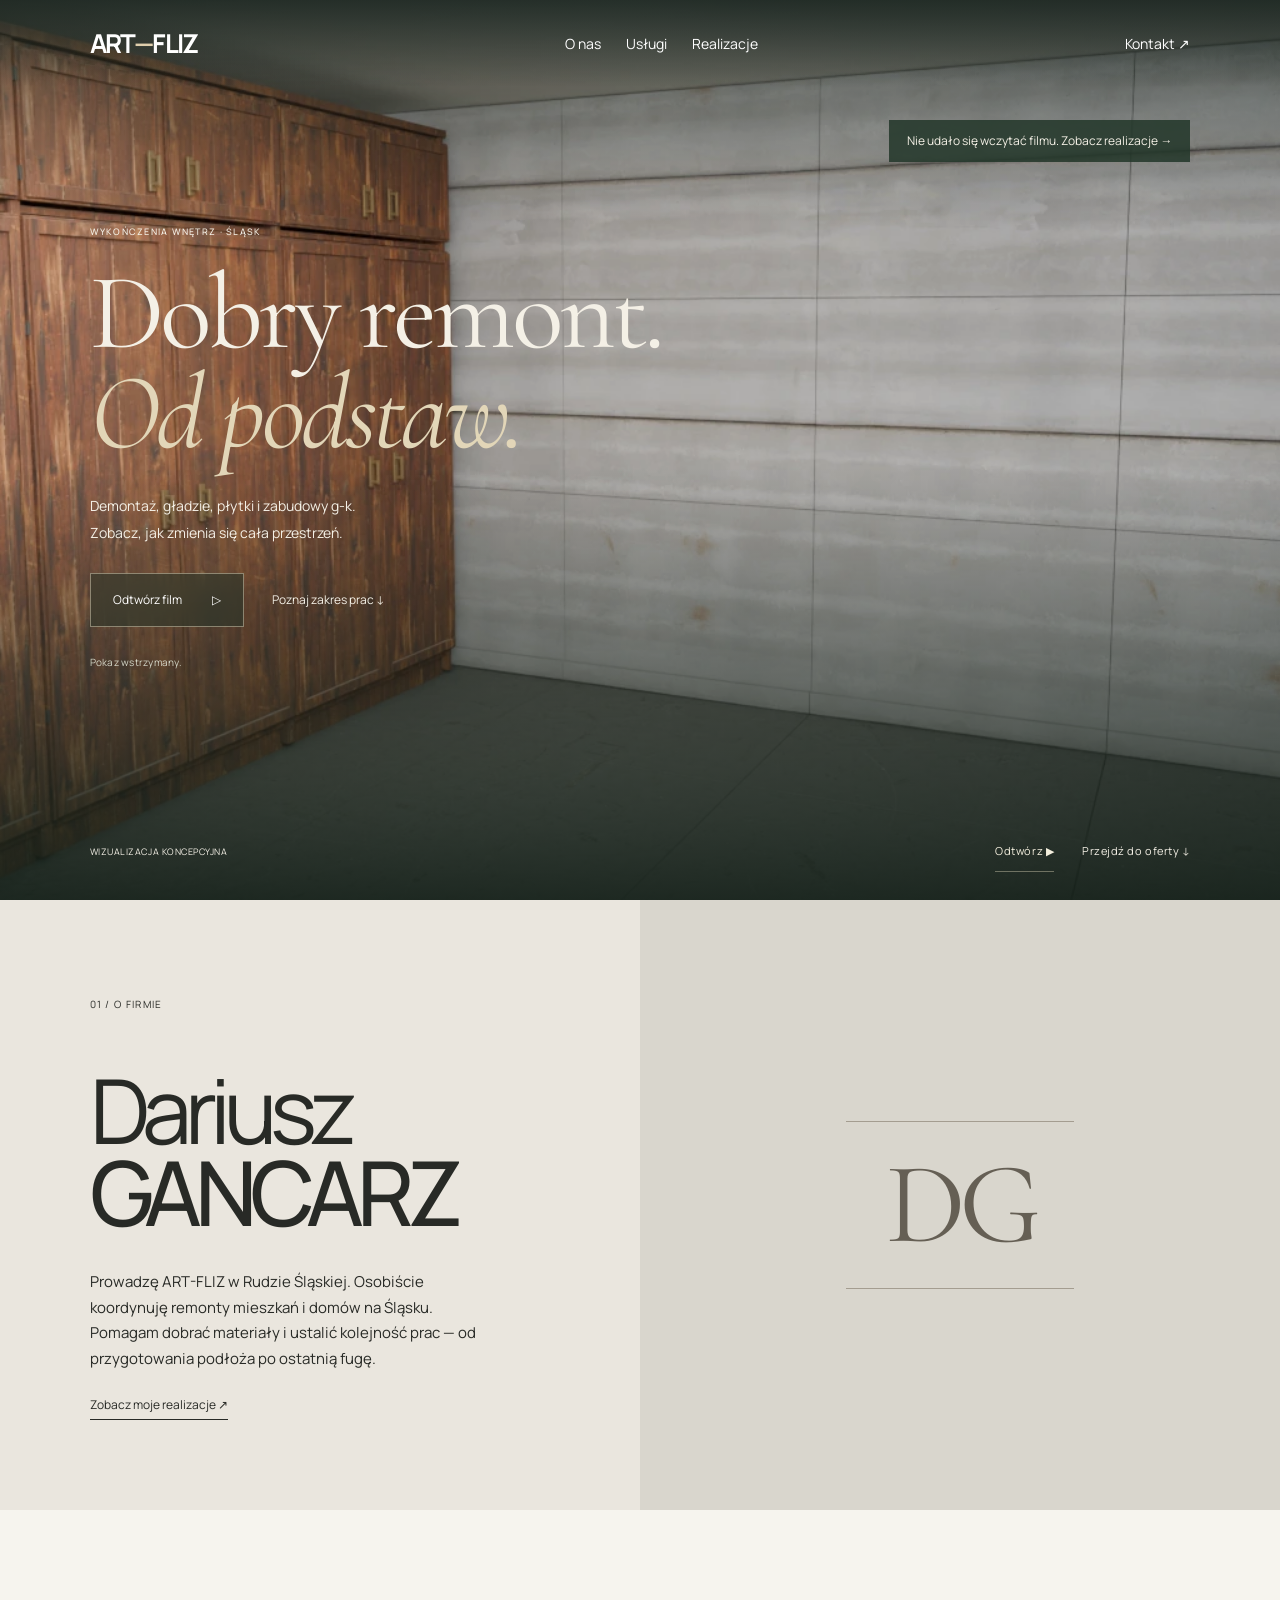
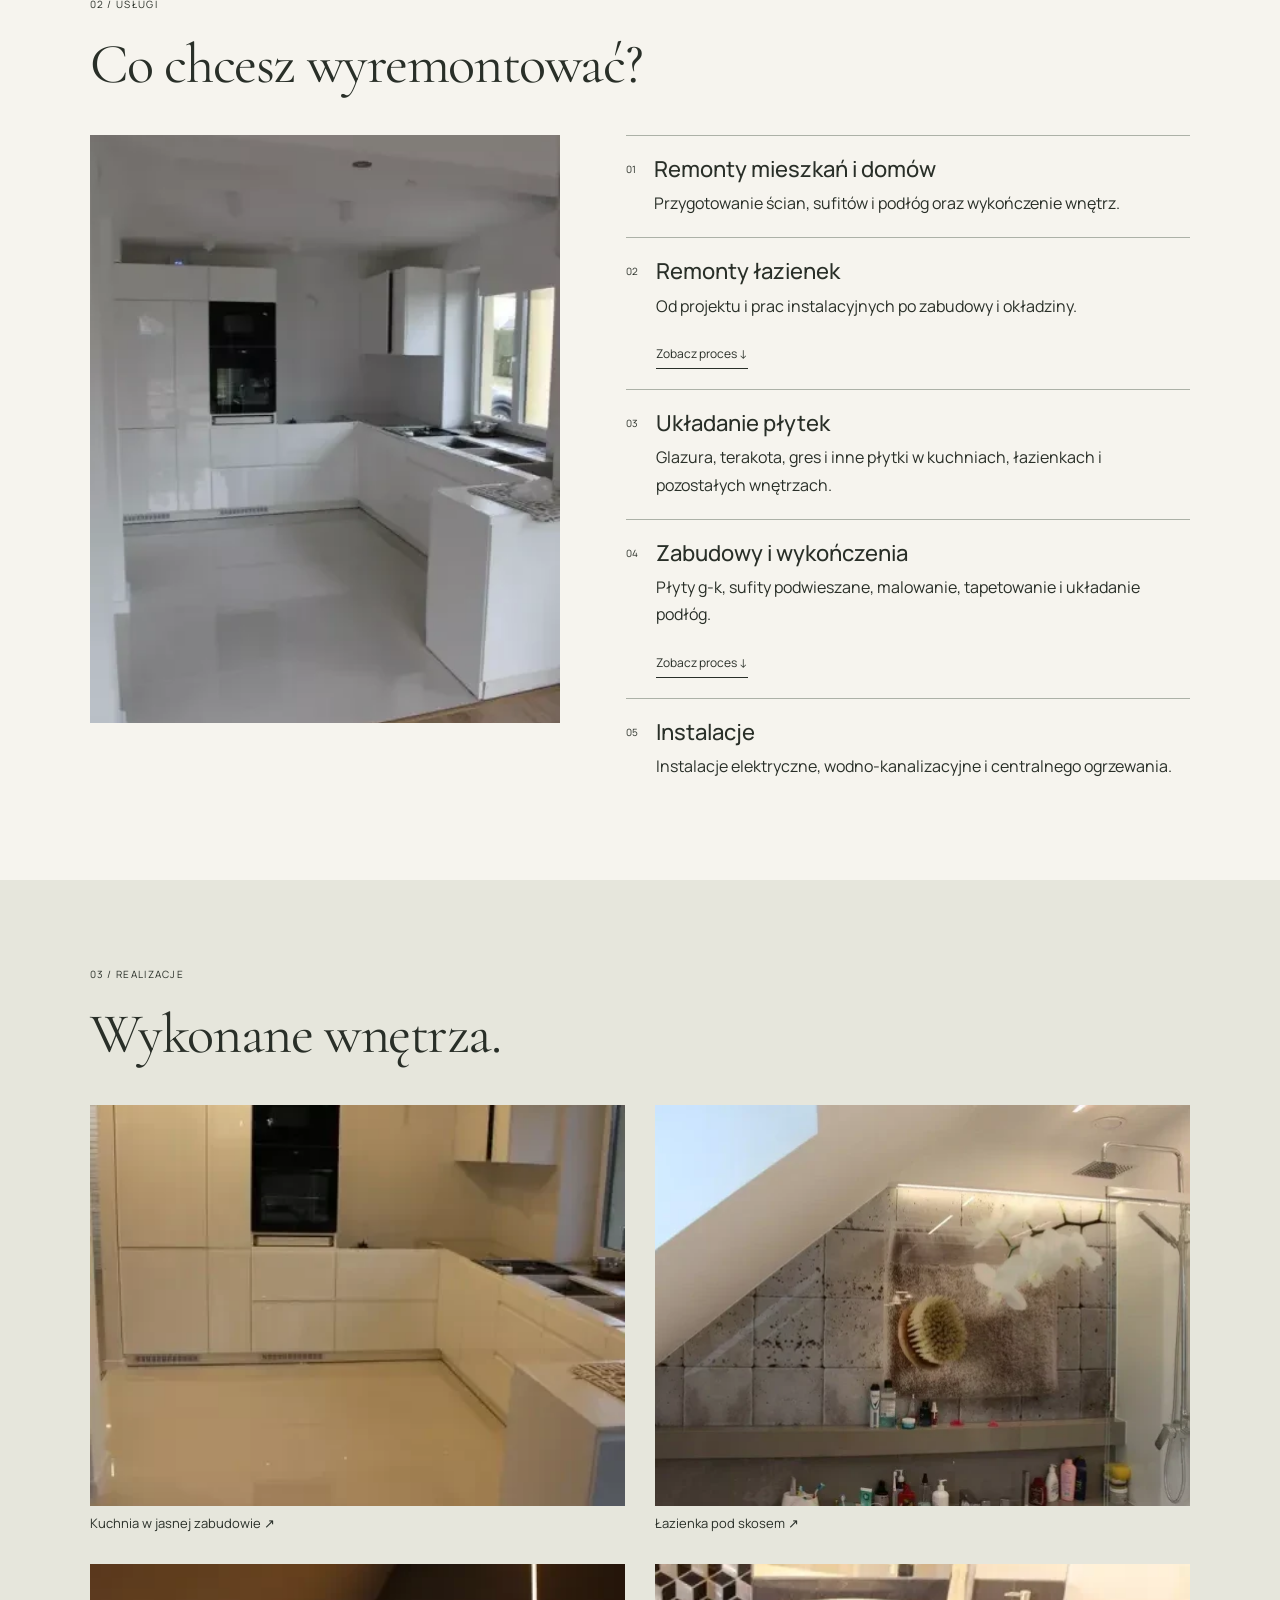
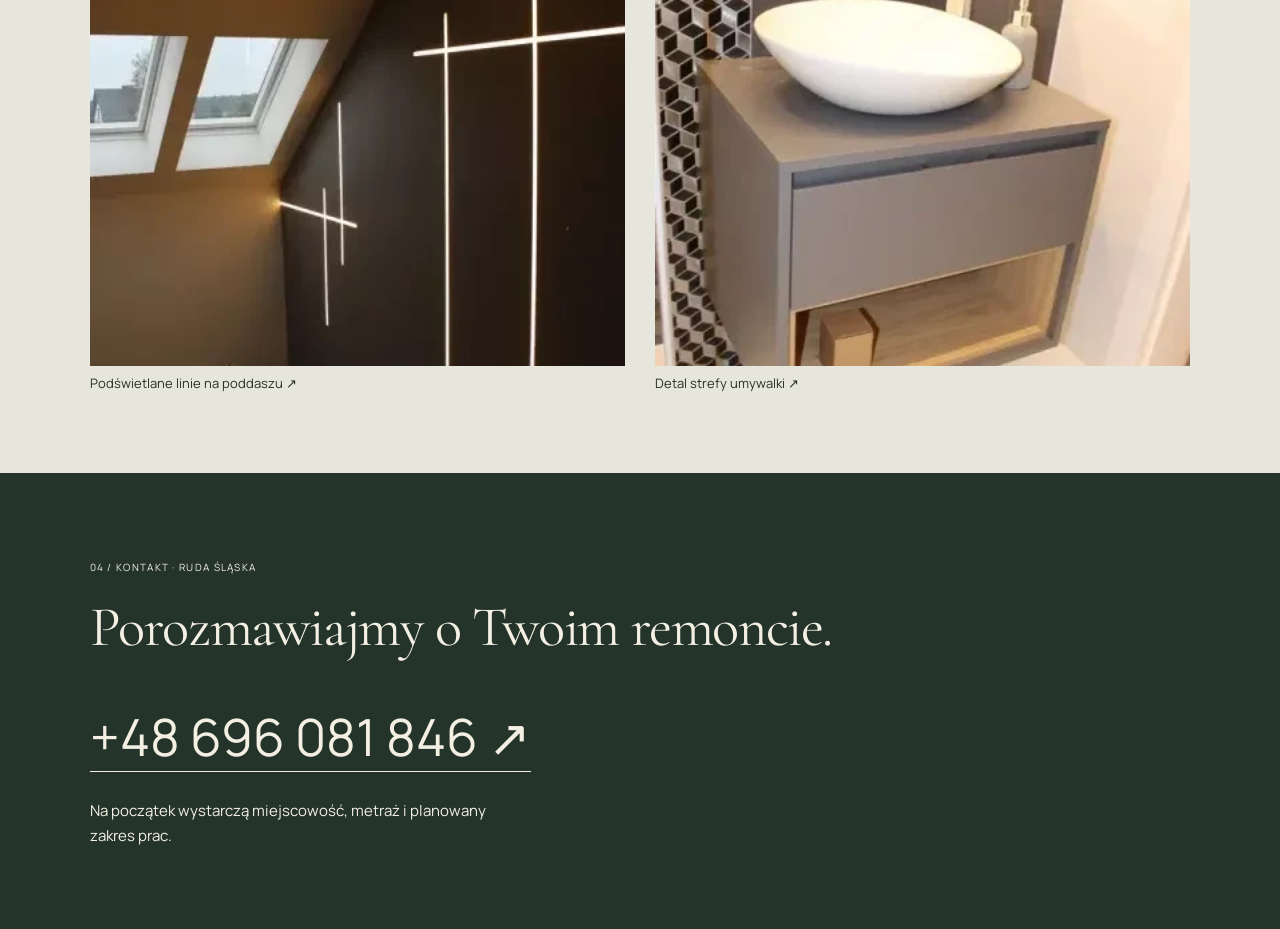
==== commit 61c10140: "Publish mobile hero playback and layout fix" ====
--- a/site/index.html
+++ b/site/index.html
@@ -1,5 +1,5 @@
 <!doctype html>
-<html lang="pl"><head><meta charset="UTF-8"/><meta name="viewport" content="width=device-width, initial-scale=1.0"/><meta name="theme-color" content="#232922"/><meta name="description" content="Wykończenia wnętrz na Śląsku. Zobacz proces metamorfozy salonu: od przygotowania podłoża po zabudowę, materiały i oświetlenie."/><link rel="icon" type="image/svg+xml" href="./favicon.svg"/><title>ART-FLIZ — Wykończenia wnętrz na Śląsku</title>  <script type="module" crossorigin src="./assets/index-Be-epmWU.js"></script>
-  <link rel="stylesheet" crossorigin href="./assets/index-DGr77tre.css">
+<html lang="pl"><head><meta charset="UTF-8"/><meta name="viewport" content="width=device-width, initial-scale=1.0"/><meta name="theme-color" content="#232922"/><meta name="description" content="Wykończenia wnętrz na Śląsku. Zobacz proces metamorfozy salonu: od przygotowania podłoża po zabudowę, materiały i oświetlenie."/><link rel="icon" type="image/svg+xml" href="./favicon.svg"/><title>ART-FLIZ — Wykończenia wnętrz na Śląsku</title>  <script type="module" crossorigin src="./assets/index-DMRLuHih.js"></script>
+  <link rel="stylesheet" crossorigin href="./assets/index-BOkCNqSu.css">
 </head><body><div id="root"></div></body></html>
 
--- a/site/assets/index-BOkCNqSu.css
+++ b/site/assets/index-BOkCNqSu.css
@@ -0,0 +1 @@
+@layer properties{@supports (((-webkit-hyphens:none)) and (not (margin-trim:inline))) or ((-moz-orient:inline) and (not (color:rgb(from red r g b)))){*,:before,:after,::backdrop{--tw-rotate-x:initial;--tw-rotate-y:initial;--tw-rotate-z:initial;--tw-skew-x:initial;--tw-skew-y:initial;--tw-border-style:solid;--tw-shadow:0 0 #0000;--tw-shadow-color:initial;--tw-shadow-alpha:100%;--tw-inset-shadow:0 0 #0000;--tw-inset-shadow-color:initial;--tw-inset-shadow-alpha:100%;--tw-ring-color:initial;--tw-ring-shadow:0 0 #0000;--tw-inset-ring-color:initial;--tw-inset-ring-shadow:0 0 #0000;--tw-ring-inset:initial;--tw-ring-offset-width:0px;--tw-ring-offset-color:#fff;--tw-ring-offset-shadow:0 0 #0000;--tw-blur:initial;--tw-brightness:initial;--tw-contrast:initial;--tw-grayscale:initial;--tw-hue-rotate:initial;--tw-invert:initial;--tw-opacity:initial;--tw-saturate:initial;--tw-sepia:initial;--tw-drop-shadow:initial;--tw-drop-shadow-color:initial;--tw-drop-shadow-alpha:100%;--tw-drop-shadow-size:initial;--tw-outline-style:solid}}}@layer theme{:root,:host{--font-sans:-apple-system, BlinkMacSystemFont, "Segoe UI", Roboto, "Helvetica Neue", "Noto Sans", Arial, sans-serif, "Apple Color Emoji", "Segoe UI Emoji", "Segoe UI Symbol", "Noto Color Emoji";--font-mono:ui-monospace, SFMono-Regular, Menlo, Monaco, Consolas, "Liberation Mono", "Courier New", monospace;--color-black:#000;--color-white:#fff;--spacing:.25rem;--text-xs:.75rem;--text-xs--line-height:calc(1 / .75);--text-sm:.875rem;--text-sm--line-height:calc(1.25 / .875);--text-lg:1.125rem;--text-lg--line-height:calc(1.75 / 1.125);--aspect-video:16 / 9;--default-transition-duration:.15s;--default-transition-timing-function:cubic-bezier(.4, 0, .2, 1);--default-font-family:var(--font-sans);--default-mono-font-family:var(--font-mono)}}@layer base{*,:after,:before,::backdrop{box-sizing:border-box;border:0 solid;margin:0;padding:0}::file-selector-button{box-sizing:border-box;border:0 solid;margin:0;padding:0}html,:host{-webkit-text-size-adjust:100%;tab-size:4;line-height:1.5;font-family:var(--default-font-family,-apple-system, BlinkMacSystemFont, "Segoe UI", Roboto, "Helvetica Neue", "Noto Sans", Arial, sans-serif, "Apple Color Emoji", "Segoe UI Emoji", "Segoe UI Symbol", "Noto Color Emoji");font-feature-settings:var(--default-font-feature-settings,normal);font-variation-settings:var(--default-font-variation-settings,normal);-webkit-tap-highlight-color:transparent}hr{height:0;color:inherit;border-top-width:1px}abbr:where([title]){-webkit-text-decoration:underline dotted;text-decoration:underline dotted}h1,h2,h3,h4,h5,h6{font-size:inherit;font-weight:inherit}a{color:inherit;-webkit-text-decoration:inherit;text-decoration:inherit}b,strong{font-weight:bolder}code,kbd,samp,pre{font-family:var(--default-mono-font-family,ui-monospace, SFMono-Regular, Menlo, Monaco, Consolas, "Liberation Mono", "Courier New", monospace);font-feature-settings:var(--default-mono-font-feature-settings,normal);font-variation-settings:var(--default-mono-font-variation-settings,normal);font-size:1em}small{font-size:80%}sub,sup{vertical-align:baseline;font-size:75%;line-height:0;position:relative}sub{bottom:-.25em}sup{top:-.5em}table{text-indent:0;border-color:inherit;border-collapse:collapse}:-moz-focusring:where(:not(iframe)){outline:auto}progress{vertical-align:baseline}summary{display:list-item}ol,ul,menu{list-style:none}img,svg,video,canvas,audio,iframe,embed,object{vertical-align:middle;display:block}img,video{max-width:100%;height:auto}button,input,select,optgroup,textarea{font:inherit;font-feature-settings:inherit;font-variation-settings:inherit;letter-spacing:inherit;color:inherit;opacity:1;background-color:#0000;border-radius:0}::file-selector-button{font:inherit;font-feature-settings:inherit;font-variation-settings:inherit;letter-spacing:inherit;color:inherit;opacity:1;background-color:#0000;border-radius:0}:where(select:is([multiple],[size])) optgroup{font-weight:bolder}:where(select:is([multiple],[size])) optgroup option{padding-inline-start:20px}::file-selector-button{margin-inline-end:4px}::placeholder{opacity:1}@supports (not ((-webkit-appearance:-apple-pay-button))) or (contain-intrinsic-size:1px){::placeholder{color:currentColor}@supports (color:color-mix(in lab,red,red)){::placeholder{color:color-mix(in oklab,currentcolor 50%,transparent)}}}textarea{resize:vertical}::-webkit-search-decoration{-webkit-appearance:none}::-webkit-date-and-time-value{min-height:1lh;text-align:inherit}::-webkit-datetime-edit{display:inline-flex}::-webkit-datetime-edit-fields-wrapper{padding:0}::-webkit-datetime-edit{padding-block:0}::-webkit-datetime-edit-year-field{padding-block:0}::-webkit-datetime-edit-month-field{padding-block:0}::-webkit-datetime-edit-day-field{padding-block:0}::-webkit-datetime-edit-hour-field{padding-block:0}::-webkit-datetime-edit-minute-field{padding-block:0}::-webkit-datetime-edit-second-field{padding-block:0}::-webkit-datetime-edit-millisecond-field{padding-block:0}::-webkit-datetime-edit-meridiem-field{padding-block:0}::-webkit-calendar-picker-indicator{line-height:1}:-moz-ui-invalid{box-shadow:none}button,input:where([type=button],[type=reset],[type=submit]){appearance:button}::file-selector-button{appearance:button}::-webkit-inner-spin-button{height:auto}::-webkit-outer-spin-button{height:auto}[hidden]:where(:not([hidden=until-found])){display:none!important}}@layer components;@layer utilities{.invisible{visibility:hidden}.visible{visibility:visible}.absolute{position:absolute}.fixed{position:fixed}.static{position:static}.mt-4{margin-top:calc(var(--spacing) * 4)}.mt-6{margin-top:calc(var(--spacing) * 6)}.mr-2{margin-right:calc(var(--spacing) * 2)}.block{display:block}.flex{display:flex}.grid{display:grid}.hidden{display:none}.table{display:table}.aspect-video{aspect-ratio:var(--aspect-video)}.h-auto{height:auto}.w-full{width:100%}.grow{flex-grow:1}.transform{transform:var(--tw-rotate-x,) var(--tw-rotate-y,) var(--tw-rotate-z,) var(--tw-skew-x,) var(--tw-skew-y,)}.cursor-pointer{cursor:pointer}.resize{resize:both}.grid-cols-2{grid-template-columns:repeat(2,minmax(0,1fr))}.flex-wrap{flex-wrap:wrap}.items-baseline{align-items:baseline}.justify-between{justify-content:space-between}.gap-2{gap:calc(var(--spacing) * 2)}.rounded{border-radius:.25rem}.border{border-style:var(--tw-border-style);border-width:1px}.border-\[\#34362f\]{border-color:#34362f}.border-black\/15{border-color:#00000026}@supports (color:color-mix(in lab,red,red)){.border-black\/15{border-color:color-mix(in oklab,var(--color-black) 15%,transparent)}}.bg-\[\#34362f\]{background-color:#34362f}.bg-\[\#d7d4cd\]{background-color:#d7d4cd}.px-4{padding-inline:calc(var(--spacing) * 4)}.py-3{padding-block:calc(var(--spacing) * 3)}.text-left{text-align:left}.text-lg{font-size:var(--text-lg);line-height:var(--tw-leading,var(--text-lg--line-height))}.text-sm{font-size:var(--text-sm);line-height:var(--tw-leading,var(--text-sm--line-height))}.text-xs{font-size:var(--text-xs);line-height:var(--tw-leading,var(--text-xs--line-height))}.text-white{color:var(--color-white)}.opacity-60{opacity:.6}.opacity-65{opacity:.65}.shadow{--tw-shadow:0 1px 3px 0 var(--tw-shadow-color,#0000001a), 0 1px 2px -1px var(--tw-shadow-color,#0000001a);box-shadow:var(--tw-inset-shadow),var(--tw-inset-ring-shadow),var(--tw-ring-offset-shadow),var(--tw-ring-shadow),var(--tw-shadow)}.ring{--tw-ring-shadow:var(--tw-ring-inset,) 0 0 0 calc(1px + var(--tw-ring-offset-width)) var(--tw-ring-color,currentcolor);box-shadow:var(--tw-inset-shadow),var(--tw-inset-ring-shadow),var(--tw-ring-offset-shadow),var(--tw-ring-shadow),var(--tw-shadow)}.blur{--tw-blur:blur(8px);filter:var(--tw-blur,) var(--tw-brightness,) var(--tw-contrast,) var(--tw-grayscale,) var(--tw-hue-rotate,) var(--tw-invert,) var(--tw-saturate,) var(--tw-sepia,) var(--tw-drop-shadow,)}.transition{transition-property:color,background-color,border-color,outline-color,text-decoration-color,fill,stroke,--tw-gradient-from,--tw-gradient-via,--tw-gradient-to,opacity,box-shadow,transform,translate,scale,rotate,filter,-webkit-backdrop-filter,backdrop-filter,display,content-visibility,overlay,pointer-events;transition-timing-function:var(--tw-ease,var(--default-transition-timing-function));transition-duration:var(--tw-duration,var(--default-transition-duration))}.transition-colors{transition-property:color,background-color,border-color,outline-color,text-decoration-color,fill,stroke,--tw-gradient-from,--tw-gradient-via,--tw-gradient-to;transition-timing-function:var(--tw-ease,var(--default-transition-timing-function));transition-duration:var(--tw-duration,var(--default-transition-duration))}@media(hover:hover){.hover\:bg-black\/5:hover{background-color:#0000000d}@supports (color:color-mix(in lab,red,red)){.hover\:bg-black\/5:hover{background-color:color-mix(in oklab,var(--color-black) 5%,transparent)}}}.focus-visible\:outline-2:focus-visible{outline-style:var(--tw-outline-style);outline-width:2px}.focus-visible\:outline-offset-2:focus-visible{outline-offset:2px}.focus-visible\:outline-\[\#78694b\]:focus-visible{outline-color:#78694b}@media(min-width:48rem){.md\:grid-cols-4{grid-template-columns:repeat(4,minmax(0,1fr))}}}:root{color:#2c3027;font-synthesis:none;text-rendering:optimizelegibility;background:#f4f1e9;font-family:Arial,Helvetica,sans-serif}*{box-sizing:border-box}body{min-width:320px;margin:0}a{color:inherit;text-decoration:none}button,input{font:inherit}button{cursor:pointer;color:inherit}button:disabled{cursor:wait}a:focus-visible,button:focus-visible,input:focus-visible{outline-offset:6px;outline:2px solid #ac854a}img{width:100%;height:auto;display:block}p,h1,h2,h3{margin:0}section{scroll-margin-top:0}::selection{color:#20251f;background:#cbb78e}.skip-link{z-index:30;background:#fff;padding:15px;position:fixed;top:-100px;left:16px}.skip-link:focus{top:12px}.eyebrow{letter-spacing:.17em;font-size:10px;font-weight:500;line-height:1.6}.muted{color:#797768}h2{letter-spacing:-.043em;font-family:Georgia,Times New Roman,serif;font-size:clamp(36px,4.4vw,70px);font-weight:400;line-height:1.08}h2 em{color:#858371;font-weight:400}.section-shell{max-width:1520px;margin:auto;padding:115px 7%}.site-header{z-index:5;color:#f8f5ec;justify-content:space-between;align-items:center;gap:30px;width:100%;height:110px;padding:0 5%;display:flex;position:absolute;top:0;left:0}.brand{letter-spacing:.21em;align-items:center;gap:16px;font-size:11px;font-weight:600;line-height:1.5;display:flex}.brand small{letter-spacing:.33em;font-size:8px;font-weight:400;display:block}.brand-symbol{letter-spacing:-.12em;margin-right:8px;font-family:Georgia,serif;font-size:48px;font-weight:400;line-height:1}.site-header nav{gap:32px;font-size:11px;display:flex}.site-header nav a,.site-header nav button{background:0 0;border:0;padding:12px 0}.site-header nav a:hover,.site-header nav button:hover{border-bottom:1px solid #f6f1e3}.header-contact{border-bottom:1px solid #c7c4b780;padding:12px 0;font-size:11px}.header-contact span{margin-left:32px;font-size:16px}.renovation-scroll{background:#252921;height:950svh}.cinema-stage{isolation:isolate;color:#f7f4ec;background:#252921;outline:none;height:100svh;min-height:480px;position:sticky;top:0;overflow:hidden}.renovation-video,.cinema-opening,.cinema-finale{object-fit:cover;object-position:center;width:100%;height:100%;position:absolute;inset:0}.cinema-opening,.cinema-finale{pointer-events:none}.cinema-shade{pointer-events:none;background:linear-gradient(#0000 67%,#141a13ed),linear-gradient(#161d1766,#0000 20%);position:absolute;inset:0}.is-intro .cinema-shade,.is-outro .cinema-shade{background:linear-gradient(90deg,#111a12d6,#111a1260 43%,#0000 78%),linear-gradient(#111a1266,#0000 25%),linear-gradient(#0000 76%,#111a1280)}.cinema-intro{position:absolute;top:21%;left:7%;right:35%}.cinema-intro .eyebrow{font-size:9px}.cinema-intro .eyebrow>span{vertical-align:middle;background:#cccbb8;width:27px;height:1px;margin-right:12px;display:inline-block}.cinema-intro h1{letter-spacing:-.055em;margin:26px 0;font-family:Georgia,Times New Roman,serif;font-size:clamp(68px,7.9vw,126px);font-weight:400;line-height:.94}.cinema-intro h1 em{color:#d3d4b8;font-weight:400}.intro-description{color:#e3e4d6;font-size:14px;line-height:1.9}.film-cta{color:#f6f4e9;background:0 0;border:0;border-bottom:1px solid #e2e2ce;align-items:center;gap:50px;margin-top:24px;padding:17px 0 12px;font-size:12px;display:inline-flex}.film-cta span{font-size:24px;font-weight:300}.film-cta:hover{color:#fff;border-color:#fff}.intro-bottom{letter-spacing:.15em;color:#e1e2d0;justify-content:space-between;align-items:center;gap:24px;font-size:8px;display:flex;position:absolute;bottom:30px;left:7%;right:5%}.intro-bottom b{vertical-align:middle;margin-left:30px;font-size:22px;font-weight:400}.intro-bottom a{letter-spacing:.04em;font-size:9px}.cinema-top{justify-content:space-between;align-items:center;gap:24px;display:flex;position:absolute;top:24px;left:5%;right:5%}.cinema-brand{letter-spacing:-.13em;font:40px/.8 Georgia,serif}.cinema-brand span{color:#cbd0b4}.film-label{letter-spacing:.19em;border-left:1px solid #eec5;margin-right:auto;padding-left:24px;font-size:8px}.scene-modes{gap:20px;display:flex}.scene-modes button{letter-spacing:.04em;color:#e5e5d4;background:0 0;border:0;border-bottom:1px solid #0000;padding:9px 0;font-size:9px}.scene-modes button[aria-pressed=true]{color:#fff;border-color:#f1f1dd}.film-story{pointer-events:none;align-items:flex-end;gap:30px;display:flex;position:absolute;bottom:113px;left:6%;right:6%}.story-number{color:#d7dbbf;white-space:nowrap;padding-bottom:7px;font:48px/1 Georgia,serif}.story-number>span{color:#b1b8a1;font:10px Arial}.story-copy .eyebrow{color:#d0d5bb;margin-bottom:14px;font-size:8px}.story-copy h2{letter-spacing:-.04em;margin-bottom:12px;font-size:clamp(32px,3.5vw,55px)}.story-copy>p:last-child{color:#e0e4d5;font-size:12px;line-height:1.7}.film-skip{white-space:nowrap;pointer-events:auto;border-bottom:1px solid #dadfc37a;margin:0 0 5px auto;padding-bottom:10px;font-size:10px}.film-skip span{margin-left:25px;font-size:18px}.chapter-nav{gap:14px;display:flex;position:absolute;bottom:28px;left:6%;right:6%}.chapter-nav button{text-align:left;color:#c6cdb4;background:0 0;border:0;flex:1;padding:0;font-size:9px}.chapter-nav button[aria-current]{color:#fff}.chapter-track{background:#ecf0dd36;width:100%;height:2px;margin-bottom:15px;display:block}.chapter-track i{background:#e5edcb;height:100%;display:block}.chapter-index{opacity:.55;margin-right:9px;font-size:8px}.chapter-nav button:hover .chapter-track{background:#ecf0dd80}.scene-marker{pointer-events:none;filter:drop-shadow(0 1px 5px #1118);align-items:center;gap:0;display:flex;position:absolute}.scene-marker i{background:#fafbea;border-radius:50%;width:8px;height:8px;box-shadow:0 0 0 5px #ffffff24}.scene-marker:after{content:"";background:#fbfcea99;order:1;width:35px;height:1px}.scene-marker span{letter-spacing:.02em;white-space:nowrap;background:#283021d9;border:1px solid #f0f3da50;order:2;padding:9px 12px;font-size:9px}.reveal-label{justify-content:space-between;align-items:center;gap:20px;display:flex;position:absolute;bottom:10%;left:7%;right:7%}.reveal-label span{font:clamp(22px,3vw,44px)/1.2 Georgia,serif}.reveal-label b{letter-spacing:.2em;font-size:10px;font-weight:400}.cinema-outro{position:absolute;top:31%;left:7%}.cinema-outro h2{margin-top:25px;font-size:clamp(80px,10vw,150px);line-height:.93}.cinema-outro h2 em{color:#d3d4b8}.film-loading{z-index:2;background:#222b1ee6;padding:10px 14px;font-size:10px;position:absolute;top:88px;right:6%}.film-error{height:100%}.film-error img{object-fit:cover;height:100%}.film-error p{z-index:3;background:#20281c;padding:25px;position:absolute;top:45%;left:7%;right:7%}.film-error a{text-decoration:underline}.renovation-player .cinema-stage{position:relative}.is-player .renovation-video{object-fit:contain;z-index:1;height:calc(100% - 320px);inset:95px 0 225px}.is-player .cinema-shade{display:none}.is-player .film-story{bottom:115px}.is-player .story-copy h2{font-size:34px}.static-hero{position:relative}.is-player .cinema-top{top:30px;left:5%}.is-player .cinema-brand{display:none}.is-player .film-label{border:0;padding-left:0}.section-heading{grid-template-columns:.55fr 1.8fr auto;align-items:start;gap:30px;margin-bottom:60px;display:grid}.section-heading .eyebrow{padding-top:12px}.section-heading h2{font-size:clamp(35px,4vw,62px)}.section-heading div>p{color:#777b6c;margin-top:22px;font-size:14px;line-height:1.9}.section-symbol{color:#777b61;font-size:68px;font-weight:300;line-height:1}.comparison-image{aspect-ratio:16/9;background:#ddd8ce;position:relative;overflow:hidden}.comparison-image img{object-fit:cover;width:100%;height:100%;position:absolute;inset:0}.comparison-label{letter-spacing:.17em;color:#30382b;pointer-events:none;background:#f4f1e9e8;padding:10px 16px;font-size:9px;position:absolute;top:24px}.before-label{left:24px}.after-label{right:24px}.comparison-divider{pointer-events:none;background:#f8f6ee;width:1px;position:absolute;top:0;bottom:0;transform:translate(-.5px)}.comparison-divider span{color:#444c3b;background:#f4f2ec;border-radius:50%;place-items:center;width:52px;height:52px;font-size:19px;display:grid;position:absolute;top:50%;left:50%;transform:translate(-50%,-50%);box-shadow:0 2px 20px #0002}.comparison-range{opacity:0;cursor:ew-resize;width:100%;height:100%;margin:0;position:absolute;inset:0}.comparison-image:has(input:focus-visible){outline-offset:5px;outline:3px solid #977c52}.comparison-caption{color:#777b6c;justify-content:space-between;gap:20px;margin-top:17px;font-size:10px;line-height:1.6;display:flex}.comparison-caption label{color:#333c2d}.result-notes{letter-spacing:.12em;color:#808271;border-top:1px solid #d2d2c1;justify-content:space-between;gap:25px;margin-top:35px;padding-top:35px;font-size:8px;display:flex}.detail-section{background:#e7e5da}.details-heading{grid-template-columns:.6fr 1.3fr .8fr;align-items:end;gap:35px;margin-bottom:55px;display:grid}.details-heading .eyebrow{align-self:start;padding-top:10px}.details-heading h2{font-size:clamp(35px,3.6vw,55px)}.details-heading>p:last-child{color:#727968;font-size:14px;line-height:1.9}.detail-grid{grid-template-columns:repeat(3,1fr);gap:30px;display:grid}.material-detail:nth-child(2){padding-top:80px}.material-detail:nth-child(3){padding-top:35px}.detail-shot{background:0 0;border:0;width:100%;padding:0;display:block;position:relative;overflow:hidden}.detail-shot img{aspect-ratio:4/5;object-fit:cover;transition:transform .7s}.detail-shot:hover img{transform:scale(1.04)}.detail-open{color:#383e2c;background:#f2f0e4e6;padding:10px 12px;font-size:9px;position:absolute;bottom:15px;right:15px}.material-caption{gap:25px;margin-top:22px;display:flex}.material-caption>span{color:#8d8b76;padding-top:6px;font-size:9px}.material-caption h3{letter-spacing:-.025em;font:27px/1.2 Georgia,serif}.material-caption p{color:#7c7f6d;margin-top:9px;font-size:12px;line-height:1.7}.services-section{grid-template-columns:1fr 1.4fr;gap:100px;display:grid}.services-intro h2{margin-top:26px;font-size:clamp(42px,4.5vw,67px)}.services-intro>p:not(.eyebrow){color:#7b806d;margin-top:25px;font-size:12px;line-height:1.9}.services-symbol{color:#858b71;margin-top:40px;font-size:80px;line-height:1;display:block}.service-row{text-align:left;background:0 0;border:0;border-top:1px solid #c8ccb9;align-items:flex-start;gap:25px;width:100%;padding:30px 0;display:flex}.service-row:last-child{border-bottom:1px solid #c8ccb9}.service-number{color:#939682;padding-top:6px;font-size:9px;line-height:2}.service-row h3{letter-spacing:-.025em;font:27px/1.25 Georgia,serif}.service-row p{color:#797e6b;max-width:370px;margin-top:12px;font-size:13px;line-height:1.9}.service-action{color:#8d8e7a;margin-top:16px;font-size:9px;display:block}.service-arrow{color:#777e61;margin-left:auto;font-size:24px;line-height:1.5;transition:transform .2s}.service-row:hover .service-arrow{transform:translate(3px,-3px)}.service-row:hover h3{color:#727e55}.contact-section{color:#f0f0df;background:#303a2a}.contact-section .eyebrow{color:#b4bda2;font-size:9px}.contact-layout{justify-content:space-between;align-items:flex-end;gap:40px;margin-top:38px;display:flex}.contact-layout h2{font-size:clamp(42px,6.7vw,100px);line-height:1.04}.contact-layout h2 em{color:#b4bba0}.contact-info{color:#c3c9b1;max-width:280px;padding-bottom:5px;font-size:12px;line-height:1.8}.contact-location{color:#edf0db;margin-bottom:18px;font-size:17px;display:block}.contact-rule{background:#b2bc9570;width:100%;height:1px;margin:25px 0;display:block}.contact-note{color:#a0ac8d;font-size:9px}.site-footer{color:#acb798;background:#222b1e;justify-content:space-between;align-items:center;gap:25px;padding:40px 7%;font-size:10px;display:flex}.footer-brand{color:#e0e5d4;font:22px Georgia,serif}.footer-brand span{color:#9fa98e;margin-top:8px;font:9px Arial;display:block}.site-footer>span{color:#82916f;font:italic 21px Georgia,serif}@media(min-width:1600px){.cinema-intro{top:22%}}@media(max-width:1000px){.section-shell{padding:80px 6%}.section-heading{grid-template-columns:.5fr 1.8fr}.section-symbol{display:none}.details-heading{grid-template-columns:1fr 1fr}.details-heading .eyebrow{grid-column:1/-1}.detail-grid{gap:20px}.material-caption{gap:14px}.material-caption h3{font-size:23px}.services-section{gap:50px}.service-row{gap:15px}.service-row h3{font-size:23px}.site-header{gap:20px;height:90px}.site-header nav{gap:20px}.cinema-intro{top:23%;right:30%}.cinema-intro h1{font-size:88px}.story-number{display:none}.film-story{bottom:108px}.chapter-nav{gap:10px}.chapter-index{display:none}.chapter-nav button{font-size:8px}.story-copy h2{font-size:42px}.story-copy>p:last-child{max-width:490px}.film-skip{font-size:9px}.cinema-outro h2{font-size:110px}.header-contact span{margin-left:15px}}@media(max-width:600px){.site-header{gap:12px;height:85px;padding:0 6%}.brand{gap:9px;font-size:9px}.brand small{font-size:7px}.brand-symbol{margin-right:4px;font-size:39px}.site-header nav{display:none}.header-contact{font-size:10px}.header-contact span{margin-left:12px}.renovation-scroll{height:870svh}.cinema-stage{min-height:480px}.renovation-scroll .renovation-video{object-fit:cover;height:66%;transition:object-position .35s ease-out;top:12%}.cinema-opening{clip-path:none!important}.cinema-stage:not(.is-intro):not(.is-outro) .cinema-shade{background:linear-gradient(#0000 53%,#252921 81%),linear-gradient(#252921 16%,#0000 34%)}.cinema-intro{top:23%;left:7%;right:7%}.cinema-intro h1{margin:25px 0;font-size:clamp(66px,18vw,91px);line-height:.95}.cinema-intro .eyebrow{letter-spacing:.12em;font-size:7px}.cinema-intro .eyebrow>span{width:18px;margin-right:8px}.intro-description{font-size:13px}.film-cta{gap:35px;margin-top:18px;padding-top:12px;font-size:11px}.intro-bottom{letter-spacing:.09em;font-size:7px;bottom:25px;left:7%;right:7%}.intro-bottom b{margin-left:10px;font-size:19px}.intro-bottom a{text-align:right;max-width:120px;font-size:7px;line-height:1.7}.cinema-top{gap:17px;top:27px;left:7%;right:7%}.cinema-brand{font-size:34px}.film-label{display:none}.scene-modes{gap:15px}.scene-modes button{font-size:8px}.film-story{display:block;bottom:115px;left:7%;right:7%}.story-copy .eyebrow{margin-bottom:12px;font-size:7px}.story-copy h2{max-width:320px;margin-bottom:12px;font-size:33px;line-height:1.08}.story-copy>p:last-child{max-width:310px;font-size:12px;line-height:1.7}.film-skip{display:none}.chapter-nav{gap:8px;bottom:40px;left:7%;right:7%}.chapter-name{display:none}.chapter-index{text-align:center;opacity:.65;margin:0;font-size:9px;display:block}.chapter-track{margin-bottom:13px}.chapter-nav button{min-height:44px}.scene-marker span{padding:8px;font-size:8px}.scene-marker:after{width:18px}.scene-marker i{width:5px;height:5px}.cinema-outro{top:28%;left:7%}.cinema-outro .eyebrow{letter-spacing:.11em;font-size:7px}.cinema-outro h2{margin-top:30px;font-size:98px}.reveal-label{display:block;bottom:18%}.reveal-label span{max-width:270px;font-size:30px;display:block}.reveal-label b{margin-top:20px;font-size:8px;display:block}.is-player .cinema-top{top:27px;left:7%}.is-player .renovation-video{height:calc(100% - 330px);inset:75px 0 255px}.is-player .film-story{bottom:107px}.is-player .story-copy h2{font-size:27px}.section-shell{padding:65px 7%}.section-heading{margin-bottom:32px;display:block}.section-heading h2{margin-top:24px;font-size:35px}.section-heading div>p{margin-top:20px;font-size:13px}.eyebrow{font-size:8px}.desktop-break{display:none}.comparison-image{aspect-ratio:4/3;margin-left:-8.14%;margin-right:-8.14%}.comparison-image img{object-position:54% center}.comparison-label{padding:8px 11px;font-size:8px;top:14px}.before-label{left:15px}.after-label{right:15px}.comparison-divider span{width:40px;height:40px}.comparison-caption{gap:20px;font-size:9px}.comparison-caption span{text-align:right;max-width:155px}.result-notes{gap:20px;margin-top:25px;padding-top:23px;font-size:7px;line-height:1.7}.result-notes span:nth-child(2){display:none}.result-notes span:last-child{text-align:right;margin-left:auto}.details-heading{margin-bottom:35px;display:block}.details-heading h2{margin-top:23px;font-size:36px}.details-heading>p:last-child{margin-top:20px;font-size:13px}.detail-grid{grid-template-columns:1fr 1fr;gap:34px 18px}.material-detail:nth-child(2){padding-top:45px}.material-detail:nth-child(3){grid-column:1/-1;grid-template-columns:1fr 1fr;align-items:center;gap:18px;padding-top:0;display:grid}.material-caption{gap:10px;margin-top:15px}.material-caption h3{font-size:22px}.material-caption p{margin-top:7px;font-size:11px;line-height:1.7}.material-caption>span{padding-top:6px;font-size:7px}.material-detail:nth-child(3) .material-caption{margin:0;display:block}.material-detail:nth-child(3) .material-caption>span{margin-bottom:12px;display:block}.detail-open{padding:6px 8px;font-size:7px;line-height:1.5;bottom:7px;right:7px}.services-section{grid-template-columns:1fr;gap:33px}.services-intro h2{margin-top:22px;font-size:45px}.services-intro>p:not(.eyebrow){margin-top:22px;font-size:11px}.services-symbol{display:none}.service-row{gap:18px;padding:25px 0}.service-row h3{font-size:25px;line-height:1.16}.service-row p{font-size:13px}.service-action,.service-number{font-size:8px}.service-arrow{font-size:20px}.contact-section .eyebrow{font-size:7px}.contact-layout{margin-top:27px;display:block}.contact-layout h2{font-size:clamp(39px,12vw,47px)}.contact-info{max-width:none;margin-top:40px;font-size:11px}.contact-location{margin-bottom:12px;font-size:16px}.contact-rule{margin:22px 0}.site-footer{align-items:flex-start;padding:32px 7%;font-size:9px}.footer-brand{font-size:20px}.footer-brand span{font-size:8px}.site-footer>span{display:none}}@media(max-height:650px)and (min-width:601px){.cinema-intro{top:22%}.cinema-intro h1{margin:18px 0;font-size:70px}.intro-description{font-size:13px}.film-cta{margin-top:10px}.intro-bottom{bottom:17px}.film-story{bottom:95px}.story-copy h2{font-size:34px}.chapter-nav{bottom:20px}.cinema-top{top:15px}.cinema-outro{top:25%}.cinema-outro h2{font-size:100px}}@media(max-width:600px)and (max-height:700px){.cinema-intro{top:22%}.cinema-intro h1{margin:20px 0;font-size:59px}.cinema-intro .eyebrow{font-size:6px}.intro-description{font-size:12px}.film-cta{margin-top:12px;padding-top:6px}.intro-bottom{bottom:17px}.film-story{bottom:82px}.story-copy h2{font-size:27px}.story-copy .eyebrow{margin-bottom:10px;font-size:6px}.story-copy>p:last-child{font-size:11px}.chapter-nav{bottom:22px}.scene-marker{display:none}.is-player .renovation-video{height:calc(100% - 302px);inset:72px 0 230px}.is-player .film-story{bottom:84px}.cinema-outro h2{font-size:83px}}@media(prefers-reduced-motion:reduce){*,:before,:after{scroll-behavior:auto!important;transition:none!important}}@property --tw-rotate-x{syntax:"*";inherits:false}@property --tw-rotate-y{syntax:"*";inherits:false}@property --tw-rotate-z{syntax:"*";inherits:false}@property --tw-skew-x{syntax:"*";inherits:false}@property --tw-skew-y{syntax:"*";inherits:false}@property --tw-border-style{syntax:"*";inherits:false;initial-value:solid}@property --tw-shadow{syntax:"*";inherits:false;initial-value:0 0 #0000}@property --tw-shadow-color{syntax:"*";inherits:false}@property --tw-shadow-alpha{syntax:"<percentage>";inherits:false;initial-value:100%}@property --tw-inset-shadow{syntax:"*";inherits:false;initial-value:0 0 #0000}@property --tw-inset-shadow-color{syntax:"*";inherits:false}@property --tw-inset-shadow-alpha{syntax:"<percentage>";inherits:false;initial-value:100%}@property --tw-ring-color{syntax:"*";inherits:false}@property --tw-ring-shadow{syntax:"*";inherits:false;initial-value:0 0 #0000}@property --tw-inset-ring-color{syntax:"*";inherits:false}@property --tw-inset-ring-shadow{syntax:"*";inherits:false;initial-value:0 0 #0000}@property --tw-ring-inset{syntax:"*";inherits:false}@property --tw-ring-offset-width{syntax:"<length>";inherits:false;initial-value:0}@property --tw-ring-offset-color{syntax:"*";inherits:false;initial-value:#fff}@property --tw-ring-offset-shadow{syntax:"*";inherits:false;initial-value:0 0 #0000}@property --tw-blur{syntax:"*";inherits:false}@property --tw-brightness{syntax:"*";inherits:false}@property --tw-contrast{syntax:"*";inherits:false}@property --tw-grayscale{syntax:"*";inherits:false}@property --tw-hue-rotate{syntax:"*";inherits:false}@property --tw-invert{syntax:"*";inherits:false}@property --tw-opacity{syntax:"*";inherits:false}@property --tw-saturate{syntax:"*";inherits:false}@property --tw-sepia{syntax:"*";inherits:false}@property --tw-drop-shadow{syntax:"*";inherits:false}@property --tw-drop-shadow-color{syntax:"*";inherits:false}@property --tw-drop-shadow-alpha{syntax:"<percentage>";inherits:false;initial-value:100%}@property --tw-drop-shadow-size{syntax:"*";inherits:false}@property --tw-outline-style{syntax:"*";inherits:false;initial-value:solid}@font-face{font-family:Cormorant;font-style:italic;font-weight:400;font-display:swap;src:url(../fonts/cormorant-italic-latin-ext.woff2) format("woff2");unicode-range:U+0100-02BA,U+02BD-02C5,U+02C7-02CC,U+02CE-02D7,U+02DD-02FF,U+0304,U+0308,U+0329,U+1D00-1DBF,U+1E00-1E9F,U+1EF2-1EFF,U+2020,U+20A0-20AB,U+20AD-20C0,U+2113,U+2C60-2C7F,U+A720-A7FF}@font-face{font-family:Cormorant;font-style:italic;font-weight:400;font-display:swap;src:url(../fonts/cormorant-italic-latin.woff2) format("woff2");unicode-range:U+0000-00FF,U+0131,U+0152-0153,U+02BB-02BC,U+02C6,U+02DA,U+02DC,U+0304,U+0308,U+0329,U+2000-206F,U+20AC,U+2122,U+2191,U+2193,U+2212,U+2215,U+FEFF,U+FFFD}@font-face{font-family:Cormorant;font-style:normal;font-weight:400;font-display:swap;src:url(../fonts/cormorant-regular-latin-ext.woff2) format("woff2");unicode-range:U+0100-02BA,U+02BD-02C5,U+02C7-02CC,U+02CE-02D7,U+02DD-02FF,U+0304,U+0308,U+0329,U+1D00-1DBF,U+1E00-1E9F,U+1EF2-1EFF,U+2020,U+20A0-20AB,U+20AD-20C0,U+2113,U+2C60-2C7F,U+A720-A7FF}@font-face{font-family:Cormorant;font-style:normal;font-weight:400;font-display:swap;src:url(../fonts/cormorant-regular-latin.woff2) format("woff2");unicode-range:U+0000-00FF,U+0131,U+0152-0153,U+02BB-02BC,U+02C6,U+02DA,U+02DC,U+0304,U+0308,U+0329,U+2000-206F,U+20AC,U+2122,U+2191,U+2193,U+2212,U+2215,U+FEFF,U+FFFD}@font-face{font-family:Manrope;font-style:normal;font-weight:400 700;font-display:swap;src:url(../fonts/manrope-regular-latin-ext.woff2) format("woff2");unicode-range:U+0100-02BA,U+02BD-02C5,U+02C7-02CC,U+02CE-02D7,U+02DD-02FF,U+0304,U+0308,U+0329,U+1D00-1DBF,U+1E00-1E9F,U+1EF2-1EFF,U+2020,U+20A0-20AB,U+20AD-20C0,U+2113,U+2C60-2C7F,U+A720-A7FF}@font-face{font-family:Manrope;font-style:normal;font-weight:400 700;font-display:swap;src:url(../fonts/manrope-regular-latin.woff2) format("woff2");unicode-range:U+0000-00FF,U+0131,U+0152-0153,U+02BB-02BC,U+02C6,U+02DA,U+02DC,U+0304,U+0308,U+0329,U+2000-206F,U+20AC,U+2122,U+2191,U+2193,U+2212,U+2215,U+FEFF,U+FFFD}:root{--ease:cubic-bezier(.22,1,.36,1);font-family:Manrope,Arial,sans-serif;background:#f2efe7}h2,.cinema-intro h1,.material-caption h3,.service-row h3,.footer-brand,.reveal-label span{font-family:Cormorant,Georgia,serif;letter-spacing:-.025em}.eyebrow{text-transform:uppercase;font-size:10px;letter-spacing:.14em}section:focus{outline:none}.site-header nav,.header-contact{font-size:12px}.site-header a,.site-header button{transition:color .25s ease,opacity .25s ease}.site-header nav a:hover,.site-header nav button:hover{border-bottom:0;opacity:.65}.header-contact{display:flex;align-items:center;gap:30px;padding:14px 18px;border:1px solid #ffffff60}.header-contact span{margin:0}.header-contact:hover{background:#ffffff12}.renovation-scroll{height:1150svh}.cinema-intro{top:28%;right:25%;left:7%}.cinema-intro h1{font-size:clamp(80px,9vw,144px);line-height:.88;margin:26px 0 32px;letter-spacing:-.036em}.cinema-intro h1 em{color:#ded7b9}.intro-description{font-size:14px;line-height:1.9;max-width:460px}.intro-actions{display:flex;gap:32px;align-items:flex-end;flex-wrap:wrap}.film-cta{gap:35px;margin-top:25px;padding-bottom:15px;font-size:12px;transition:color .25s ease,border-color .25s ease}.film-cta span,.text-link span,.intro-scope span,.brief-download span{transition:transform .45s var(--ease)}.film-cta:hover span,.text-link:hover span,.intro-scope:hover span{transform:translate(4px,-4px)}.intro-scope{font-size:11px;padding-bottom:19px;color:#e0dfd2;display:flex;align-items:center;gap:18px}.hero-proof{position:absolute;right:5%;bottom:12%;width:215px;display:grid;grid-template-columns:1fr;gap:14px;font-size:12px;line-height:1.7;color:#f0ecdf}.hero-proof-index{font-size:9px;letter-spacing:.16em;color:#cfceb9}.hero-proof a{position:relative;display:block;border-top:1px solid #e1dfc958;padding-top:16px;margin-top:4px}.hero-proof img{width:100%;aspect-ratio:16/9;object-fit:cover;filter:brightness(.82);transition:filter .5s ease}.hero-proof a:hover img{filter:brightness(1)}.hero-proof a>span{display:block;font-size:9px;margin-top:10px}.intro-bottom{bottom:28px;font-size:9px}.intro-bottom b{display:inline-block;animation:scroll-cue 2.8s var(--ease) infinite}.is-intro .cinema-shade{background:linear-gradient(90deg,#141b15db,#141b1585 35%,#141b1515 73%),linear-gradient(180deg,#141b1570,transparent 30%),linear-gradient(0deg,#141b1580,transparent 28%)}.cinema-shade{background:linear-gradient(0deg,#141b15fa,#141b15b0 14%,transparent 39%),linear-gradient(180deg,#141b1580,transparent 22%)}.cinema-top{top:27px}.film-label{font-size:9px}.scene-modes button{font-size:11px}.cinema-offer{align-self:center;font-size:10px;margin-left:12px;padding-left:24px;border-left:1px solid #d2d7be50;color:#f0f0db}.film-story{left:7%;right:7%;bottom:124px;gap:26px;align-items:center}.story-copy{max-width:700px;animation:story-arrive .6s var(--ease) both}.story-copy .eyebrow{font-size:9px;color:#d7d6bb;margin-bottom:12px}.story-copy h2{font-size:clamp(36px,4vw,60px);line-height:1.06;margin-bottom:12px}.story-copy>p:last-child{max-width:580px;font-size:12px;line-height:1.85;color:#e1e1d5}.story-number{align-self:flex-start;margin-top:24px;font-family:Cormorant,Georgia,serif;font-size:54px}.film-skip{font-size:11px;align-self:flex-end}.chapter-nav{left:7%;right:7%;bottom:32px;gap:16px}.chapter-nav button{font-size:10px;min-height:48px}.chapter-track{height:2px;margin-bottom:12px}.chapter-track i{will-change:width}.chapter-name{transition:opacity .3s ease}.chapter-nav button:not([aria-current]) .chapter-name{opacity:.68}.chapter-nav button:hover .chapter-name{opacity:1}.scene-marker span{-webkit-backdrop-filter:blur(12px);backdrop-filter:blur(12px);background:#283021b8;font-size:10px;border-color:#f0f3da35}.scene-marker{animation:marker-arrive .4s ease both}.cinema-outro{top:28%}.cinema-outro h2{font-size:clamp(95px,12vw,175px);line-height:.85}.outro-compare{display:block;margin-top:24px;font-size:11px;color:#dedfcf}.renovation-video{will-change:contents}.is-player .story-copy h2{font-size:36px}.is-player .story-copy>p:last-child{font-size:12px}.offer-bridge{display:grid;grid-template-columns:.65fr 1.8fr .7fr;gap:40px;align-items:start;padding-top:90px;padding-bottom:90px;border-bottom:1px solid #cccbbd}.offer-bridge>.eyebrow{padding-top:12px;max-width:170px}.offer-bridge h2{font-size:clamp(38px,4.2vw,66px)}.offer-bridge p:not(.eyebrow){font-size:14px;line-height:1.9;color:#737764;max-width:535px;margin-top:24px}.offer-index{font-size:10px;display:flex;flex-direction:column;gap:20px;padding-top:18px;color:#82816e}.text-link{display:inline-flex;align-items:center;gap:24px;font-size:11px;margin-top:26px;padding-bottom:12px;border-bottom:1px solid #8c917a;color:#363f2d}.section-heading h2{font-size:clamp(42px,4.8vw,74px)}.section-heading div>p{color:#6b715f;font-size:14px}.result-section{padding-top:100px}.comparison-image{box-shadow:0 22px 65px #252a2012}.comparison-divider span{transition:box-shadow .3s ease,background .3s ease}.comparison-image:hover .comparison-divider span{background:#fff;box-shadow:0 2px 30px #0004}.details-heading h2{font-size:clamp(40px,4.2vw,66px)}.details-heading>p:last-child{font-size:13px}.detail-shot img{transition:transform 1.1s var(--ease),filter .8s ease}.detail-shot:hover img{transform:scale(1.045);filter:brightness(1.025)}.detail-tag{position:absolute;top:19px;left:18px;font-size:8px;letter-spacing:.1em;color:#f6f2e9;background:#323c2bbf;-webkit-backdrop-filter:blur(10px);backdrop-filter:blur(10px);padding:8px 11px}.detail-open{background:#f2f0e4ef;font-size:10px;padding:12px 14px;transition:transform .5s var(--ease)}.detail-shot:hover .detail-open{transform:translateY(-3px)}.material-caption h3{font-size:32px}.material-caption p{font-size:12px;line-height:1.85}.services-intro{position:sticky;top:70px;align-self:start}.services-intro h2{font-size:clamp(48px,5.4vw,82px)}.services-intro>p:not(.eyebrow){font-size:13px;line-height:1.9}.services-intro .scope-note{max-width:310px;font-size:10px!important;color:#83846f!important;padding-top:28px;margin-top:30px!important;border-top:1px solid #d2d3c3}.service-row{padding:32px 0;transition:padding .55s var(--ease),color .3s ease}.service-row:hover{padding-left:10px}.service-row h3{font-size:35px;line-height:1.06}.service-row p{font-size:12px;color:#69715b;line-height:1.85;max-width:410px}.service-tags{display:flex;flex-wrap:wrap;gap:7px;margin-top:18px}.service-tags>span{font-size:9px;border:1px solid #c8ccbb;padding:6px 9px;border-radius:2px;color:#6b755b}.service-action{font-size:10px;color:#566245;margin-top:21px}.service-arrow{transition:transform .55s var(--ease)}.contact-section{background:#2c382b}.contact-layout h2{font-size:clamp(60px,8vw,116px);line-height:.95}.contact-lead{font-size:13px;line-height:1.85;color:#c4cbb8;margin-top:24px}.contact-info{min-width:235px}.contact-location{font-size:15px}.brief-grid{display:grid;grid-template-columns:repeat(3,1fr);gap:50px;margin-top:70px;padding-top:35px;border-top:1px solid #c6ceb32e}.brief-grid span{font-size:10px;color:#aab895}.brief-grid h3{font-size:14px;font-weight:500;margin-top:18px}.brief-grid p{font-size:12px;line-height:1.9;max-width:290px;margin-top:12px;color:#b4c0a7}.brief-download{display:inline-flex;gap:40px;align-items:center;border-bottom:1px solid #b2bea480;padding:14px 0;margin-top:34px;font-size:11px}.brief-download:hover span{transform:translateY(4px)}.site-footer>span{font-family:Cormorant,Georgia,serif;font-size:24px}.will-reveal{opacity:0;transform:translate3d(0,26px,0);transition:opacity .9s var(--ease),transform 1.1s var(--ease)}.will-reveal.is-visible{opacity:1;transform:none}@keyframes story-arrive{0%{opacity:0;transform:translateY(14px)}to{opacity:1;transform:none}}@keyframes marker-arrive{0%{opacity:0}to{opacity:1}}@keyframes scroll-cue{0%,to{transform:translateY(0);opacity:.75}50%{transform:translateY(6px);opacity:1}}@media(max-width:1000px){.cinema-intro{right:20%;top:30%}.cinema-intro h1{font-size:108px}.hero-proof{width:165px;bottom:11%}.hero-proof>span:not(.hero-proof-index){font-size:11px}.film-story{bottom:120px}.story-copy{max-width:620px}.story-copy h2{font-size:46px}.film-skip{display:none}.chapter-nav{gap:10px}.chapter-nav button{font-size:8px}.offer-bridge{grid-template-columns:1fr 2fr;gap:30px}.offer-index{display:none}.services-intro{top:40px}.service-row h3{font-size:29px}.service-tags>span{font-size:8px}.brief-grid{gap:25px}.contact-info{min-width:200px}}@media(max-width:600px){.site-header{height:85px}.header-contact{font-size:10px;padding:10px 12px;gap:18px}.header-contact span{margin:0}.renovation-scroll{height:1100svh}.cinema-intro{left:7%;right:5%;top:29%}.cinema-intro h1{font-size:clamp(61px,17.4vw,93px);line-height:.91;margin:22px 0 25px;letter-spacing:-.04em}.cinema-intro .eyebrow{font-size:8px;letter-spacing:.1em}.cinema-intro .eyebrow>span{width:15px;margin-right:6px}.intro-description{font-size:12px;line-height:1.85}.intro-actions{display:block}.film-cta{font-size:11px;margin-top:21px;gap:35px;padding-bottom:11px}.intro-scope{font-size:10px;padding:0;margin-top:23px;gap:20px}.hero-proof{display:none}.intro-bottom{font-size:7px;bottom:26px}.intro-bottom a{max-width:145px;text-align:right;font-size:8px;line-height:1.7}.intro-bottom b{margin-left:12px;font-size:18px}.renovation-scroll .renovation-video{top:12%;height:54%;object-fit:cover;transition:object-position .45s var(--ease)}.cinema-shade{background:linear-gradient(0deg,#252921 18%,#252921ea 28%,transparent 51%),linear-gradient(180deg,#252921 3%,transparent 26%)}.cinema-top{top:30px}.scene-modes button{font-size:10px}.scene-modes{gap:17px}.cinema-offer{font-size:9px;margin-left:0;padding-left:15px}.cinema-top{gap:16px}.film-story{bottom:116px;left:7%;right:7%}.story-copy .eyebrow{font-size:8px;letter-spacing:.12em;margin-bottom:10px}.story-copy h2{font-size:34px;line-height:1.04;max-width:360px;margin-bottom:12px}.story-copy>p:last-child{font-size:11px;line-height:1.85;max-width:340px}.chapter-nav{bottom:34px;left:7%;right:7%;gap:8px}.chapter-index{font-size:9px}.chapter-track{margin-bottom:15px}.chapter-nav button{min-height:46px}.cinema-outro{top:29%}.cinema-outro h2{font-size:114px;line-height:.83}.outro-compare{font-size:10px;margin-top:25px}.is-player .film-story{bottom:115px}.is-player .story-copy h2{font-size:30px}.is-player .story-copy>p:last-child{font-size:11px}.is-player .renovation-video{inset:75px 0 290px;height:calc(100% - 365px)}.offer-bridge{display:block;padding-top:55px;padding-bottom:55px}.offer-bridge>.eyebrow{max-width:none;padding:0;margin-bottom:24px}.offer-bridge h2{font-size:42px}.offer-bridge p:not(.eyebrow){font-size:12px;margin-top:20px}.text-link{font-size:11px}.section-heading h2{font-size:42px}.section-heading div>p{font-size:12px}.result-section{padding-top:65px}.result-notes{font-size:7px}.details-heading h2{font-size:44px}.details-heading>p:last-child{font-size:12px}.detail-tag{top:9px;left:8px;font-size:6px;padding:6px}.detail-open{font-size:7px;padding:8px}.material-caption h3{font-size:26px}.material-caption p{font-size:10px;line-height:1.85}.material-caption>span{font-size:8px}.services-intro{position:static}.services-intro h2{font-size:58px}.services-intro>p:not(.eyebrow){font-size:12px}.services-intro .scope-note{max-width:none;font-size:10px!important;padding-top:20px;margin-top:22px!important}.service-row{padding:27px 0;gap:16px}.service-row h3{font-size:30px}.service-row p{font-size:12px}.service-row:hover{padding-left:0}.service-tags{gap:6px}.service-tags>span{font-size:8px;padding:5px 7px}.service-action{font-size:9px}.contact-layout h2{font-size:68px}.contact-lead{font-size:12px;margin-top:22px}.contact-location{font-size:14px}.contact-info{margin-top:32px}.contact-section .eyebrow{font-size:8px}.brief-grid{grid-template-columns:1fr;gap:28px;margin-top:36px;padding-top:29px}.brief-grid>div{display:grid;grid-template-columns:25px 1fr;column-gap:14px}.brief-grid span{grid-row:1/3;padding-top:3px}.brief-grid h3{margin:0;font-size:13px}.brief-grid p{grid-column:2;max-width:none;font-size:11px;margin-top:8px}.brief-download{font-size:10px;line-height:1.7;gap:25px;margin-top:25px}}@media(max-height:700px)and (min-width:601px){.cinema-intro{top:25%}.cinema-intro h1{font-size:86px;margin:20px 0}.hero-proof{width:155px;bottom:12%}.hero-proof>span:not(.hero-proof-index){display:none}.intro-description{font-size:12px}.film-cta{margin-top:12px}.film-story{bottom:100px}.story-copy h2{font-size:39px}.story-copy>p:last-child{font-size:11px}.chapter-nav{bottom:20px}.cinema-outro h2{font-size:110px}}@media(max-width:600px)and (max-height:700px){.cinema-intro{top:28%}.cinema-intro h1{font-size:60px;margin:18px 0 20px}.intro-description{font-size:11px}.film-cta{margin-top:12px;font-size:10px}.intro-scope{margin-top:15px;font-size:9px}.intro-bottom{bottom:20px;font-size:6px}.intro-bottom a{font-size:7px;max-width:130px}.renovation-scroll .renovation-video{height:51%}.film-story{bottom:89px}.story-copy h2{font-size:29px;margin-bottom:10px}.story-copy .eyebrow{font-size:7px;margin-bottom:8px}.story-copy>p:last-child{font-size:10px;line-height:1.75}.chapter-nav{bottom:18px}.chapter-index{font-size:8px}.is-player .film-story{bottom:90px}.is-player .story-copy h2{font-size:25px}.is-player .story-copy>p:last-child{font-size:10px}.is-player .renovation-video{inset:65px 0 255px;height:calc(100% - 320px)}.cinema-outro h2{font-size:97px}}@media(prefers-reduced-motion:reduce){*,*:before,*:after{animation:none!important;transition:none!important}.will-reveal{opacity:1;transform:none}}.offer-bridge{padding-top:85px;padding-bottom:85px}.offer-bridge p:not(.eyebrow){font-size:15px;color:#626959}.offer-index{line-height:1.8;gap:7px;font-size:12px;color:#626959}.offer-index a{margin-top:20px;color:#303d2c;border-bottom:1px solid #9caa91;padding-bottom:10px}.scope-section{padding-top:100px;padding-bottom:110px}.scope-heading{display:grid;grid-template-columns:.55fr 1.8fr .8fr;gap:35px;align-items:start;margin-bottom:48px}.scope-heading>.eyebrow{padding-top:10px;max-width:180px}.scope-heading h2{font-size:clamp(38px,4.3vw,65px)}.scope-heading>p:last-child{font-size:14px;color:#626959;line-height:1.85;padding-top:11px}.scope-tabs{display:grid;grid-template-columns:repeat(4,1fr);border-top:1px solid #c2c7b6;margin-bottom:32px}.scope-tabs button{position:relative;display:grid;grid-template-columns:25px 1fr 15px;gap:10px;align-items:start;text-align:left;min-height:103px;padding:22px 18px 19px 12px;border:0;border-bottom:1px solid #c2c7b6;background:transparent;font-size:13px;line-height:1.6;transition:background .3s,color .3s}.scope-tabs button span{font-size:10px;color:#7a836e;padding-top:2px}.scope-tabs button b{font-size:15px;font-weight:400}.scope-tabs button[aria-selected=true]{background:#e5e7dc;border-bottom:2px solid #3d4f36;color:#263b21}.scope-tabs button:hover{background:#e9eadf}.scope-tabs button:focus-visible{z-index:1}.scope-panel{display:grid;grid-template-columns:1.15fr 1fr;min-height:495px;background:#e9e8df}.scope-visual{position:relative;min-height:100%;overflow:hidden;background:#c7c1b4}.scope-visual>img{position:absolute;inset:0;width:100%;height:100%;object-fit:cover;animation:scope-picture .65s var(--ease) both}.scope-visual:after{content:"";position:absolute;inset:0;pointer-events:none;background:linear-gradient(180deg,#1720195e,transparent 27%,transparent 65%,#17201999)}.scope-visual-tag{position:absolute;left:26px;top:26px;z-index:1;display:flex;align-items:center;gap:14px;font-size:8px;letter-spacing:.1em;color:#fcf9f1}.scope-visual-tag i{width:25px;height:1px;background:#e3e5d8}.scope-watch{position:absolute;bottom:28px;left:26px;right:26px;z-index:1;display:flex;justify-content:space-between;align-items:center;padding:15px 0;border:0;border-top:1px solid #f3f5e47a;border-bottom:1px solid #f3f5e47a;background:transparent;color:#fffdf4;font-size:12px;text-align:left}.scope-watch span{font-size:23px;transition:transform .3s var(--ease)}.scope-watch:hover span{transform:translate(3px,-3px)}.scope-copy{padding:42px 44px;animation:story-arrive .4s var(--ease) both}.scope-copy h3{font:400 clamp(31px,3vw,44px)/1.03 Cormorant,Georgia,serif;letter-spacing:-.025em;margin:18px 0}.scope-copy>p:not(.eyebrow){font-size:14px;line-height:1.85;color:#5b6655}.scope-copy ul{list-style:none;margin:24px 0;padding:0;border-top:1px solid #c6ccbb}.scope-copy li{display:flex;gap:13px;align-items:baseline;padding:12px 0;border-bottom:1px solid #c6ccbb;font-size:12px;line-height:1.65}.scope-copy li span{color:#758765;font-size:16px}.scope-copy>p.scope-boundary{font-size:11px;line-height:1.8;color:#636c5c}.solid-link{display:inline-flex;gap:30px;align-items:center;margin-top:25px;padding:15px 18px;background:#35482e;color:#fcfaf2;font-size:12px;line-height:1.6;border:1px solid transparent;transition:background .3s}.solid-link:hover{background:#22341d}.solid-link span{font-size:18px}.result-section{padding-top:0;padding-bottom:100px}.result-notes{font-size:10px;letter-spacing:.04em;line-height:1.8;align-items:center;color:#616951}.result-notes span:nth-child(2){max-width:390px;letter-spacing:0;font-size:11px}.result-notes a{margin-left:auto;border-bottom:1px solid #b4bda5;padding-bottom:6px;text-align:right}.comparison-caption{font-size:12px;color:#626959}.detail-section .section-shell{padding-top:100px;padding-bottom:95px}.details-heading>p:last-child{font-size:14px;color:#626959}.detail-grid{gap:38px}.material-caption p{font-size:14px;line-height:1.8;color:#646d5b}.detail-open{font-size:11px}.detail-tag{font-size:9px}.cooperation{padding-top:105px;padding-bottom:100px}.cooperation-heading{display:grid;grid-template-columns:.55fr 1.7fr .9fr;gap:40px;align-items:start}.cooperation-heading>.eyebrow{padding-top:10px}.cooperation-heading h2{font-size:clamp(40px,4.5vw,67px)}.cooperation-heading>p:last-child{font-size:14px;line-height:1.85;padding-top:11px;color:#626959}.cooperation-grid{display:grid;grid-template-columns:repeat(3,1fr);gap:45px;margin-top:55px}.cooperation-grid article{position:relative;border-top:1px solid #b8c0ad;padding-top:26px}.cooperation-number{font:400 60px/1 Cormorant,Georgia,serif;color:#8d997d}.cooperation-grid h3{font:400 32px/1.1 Cormorant,Georgia,serif;margin:25px 0 15px}.cooperation-grid p{font-size:14px;line-height:1.9;color:#626959;max-width:345px}.cooperation .brief-download{font-size:12px;border-color:#aeb8a0;color:#35482e;margin-top:32px}.contact-project{background:#293b29}.contact-project .section-shell{padding-top:65px;padding-bottom:35px}.contact-heading{display:flex;justify-content:space-between;align-items:center;gap:30px;padding-bottom:25px;border-bottom:1px solid #bdc6b039}.contact-area{display:flex;align-items:center;gap:11px;font-size:12px;color:#dce1d0}.contact-area i{width:5px;height:5px;border-radius:50%;background:#b0bd91}.contact-project-grid{display:grid;grid-template-columns:1.3fr 1fr;gap:80px;align-items:center;padding:65px 0 75px}.contact-project h2{font-size:clamp(57px,6.8vw,100px);line-height:.92}.contact-project h2 em{color:#bbc7a6}.contact-project .contact-lead{font-size:15px;line-height:1.85;margin-top:30px;color:#c9d2be}.contact-actions{min-width:0}.contact-phone,.contact-email{position:relative;display:block;border-bottom:1px solid #bac5a75c;padding:25px 28px 25px 0;overflow-wrap:anywhere}.contact-phone{font:400 clamp(26px,2.8vw,40px)/1.1 Cormorant,Georgia,serif;white-space:nowrap}.contact-email{font-size:15px;line-height:1.7}.contact-actions a>span{display:block;font:9px/1.5 Manrope,Arial,sans-serif;letter-spacing:.12em;color:#b1c19b;margin-bottom:13px}.contact-actions a>b{position:absolute;right:0;top:50%;font:400 23px Manrope,Arial,sans-serif;transition:transform .3s var(--ease)}.contact-actions a:hover b{transform:translate(4px,-4px)}.contact-preparation{font-size:12px;line-height:1.9;color:#b4c3a7;margin-top:25px;max-width:390px}.contact-pending{font-size:14px;padding:25px 0;border-bottom:1px solid #bac5a75c}.contact-bottom{display:flex;justify-content:space-between;gap:25px;border-top:1px solid #bdc6b039;padding-top:27px;font-size:9px;color:#acbd9b;line-height:1.8}.contact-bottom a{white-space:nowrap;color:#edf0df}.production-footer{padding-top:40px;padding-bottom:40px}.production-footer nav{display:flex;gap:28px;font-size:12px}.production-footer>a:last-child{font-size:12px}.production-footer a:hover{color:#fff}@keyframes scope-picture{0%{opacity:.7;transform:scale(1.025)}to{opacity:1;transform:none}}@media(max-width:1000px){.scope-heading,.cooperation-heading{grid-template-columns:1.5fr 1fr;gap:24px}.scope-heading>.eyebrow,.cooperation-heading>.eyebrow{grid-column:1/-1;max-width:none;padding:0}.scope-tabs button{padding:18px 10px;font-size:11px;grid-template-columns:20px 1fr;min-height:95px}.scope-tabs button b{display:none}.scope-panel{grid-template-columns:1fr 1.1fr}.scope-copy{padding:30px}.scope-copy>p:not(.eyebrow){font-size:13px}.scope-copy>p.scope-boundary{font-size:11px}.scope-copy li{font-size:11px}.scope-copy h3{font-size:36px}.scope-visual-tag{left:20px;right:20px;gap:9px;font-size:7px}.scope-watch{left:20px;right:20px;font-size:11px}.cooperation-grid{gap:28px}.cooperation-grid p{font-size:13px}.cooperation-grid h3{font-size:28px}.contact-project-grid{gap:45px}.contact-project h2{font-size:66px}.contact-project .contact-lead{font-size:13px}.contact-phone{font-size:29px}.contact-email{font-size:13px}.contact-preparation{font-size:11px}}@media(max-width:600px){.offer-bridge{padding-top:50px;padding-bottom:45px}.offer-bridge p:not(.eyebrow){font-size:14px}.offer-bridge h2{font-size:39px}.scope-section{padding-top:55px;padding-bottom:60px}.scope-heading{display:block;margin-bottom:30px}.scope-heading>.eyebrow{margin-bottom:22px}.scope-heading h2{font-size:41px}.scope-heading>p:last-child{font-size:14px;margin-top:19px;padding:0}.scope-tabs{grid-template-columns:1fr 1fr;margin-bottom:20px}.scope-tabs button{font-size:12px;min-height:94px;padding:17px 12px;gap:8px}.scope-tabs button span{font-size:9px}.scope-panel{display:block}.scope-visual{min-height:0;aspect-ratio:4/3}.scope-visual>img{object-position:center}.scope-visual-tag{font-size:7px;top:20px}.scope-watch{font-size:12px;bottom:18px;padding:12px 0}.scope-copy{padding:27px 23px 30px}.scope-copy h3{font-size:35px;line-height:1.05}.scope-copy>p:not(.eyebrow){font-size:14px}.scope-copy ul{margin:23px 0}.scope-copy li{font-size:12px;padding:12px 0;gap:11px}.scope-copy>p.scope-boundary{font-size:11px}.solid-link{display:flex;justify-content:space-between;font-size:11px;padding:14px;gap:12px;margin-top:22px}.result-section{padding-top:0;padding-bottom:60px}.section-heading h2{font-size:41px}.section-heading div>p{font-size:14px}.comparison-caption{font-size:10px}.result-notes{font-size:9px;gap:15px;align-items:flex-start}.result-notes span:nth-child(2){display:none}.result-notes a{max-width:180px;font-size:10px;line-height:1.7}.detail-section .section-shell{padding-top:55px;padding-bottom:60px}.details-heading h2{font-size:44px}.details-heading>p:last-child{font-size:14px}.detail-grid{gap:35px 18px}.material-caption p{font-size:12px;line-height:1.8}.material-caption h3{font-size:27px}.material-caption{display:block}.material-caption>span{display:block;margin-bottom:9px}.detail-open{font-size:8px}.detail-tag{font-size:6px}.cooperation{padding-top:60px;padding-bottom:55px}.cooperation-heading{display:block}.cooperation-heading>.eyebrow{margin-bottom:22px}.cooperation-heading h2{font-size:43px}.cooperation-heading>p:last-child{font-size:14px;margin-top:20px;padding:0}.cooperation-grid{display:block;margin-top:32px}.cooperation-grid article{display:grid;grid-template-columns:43px 1fr;gap:0 18px;padding:24px 0}.cooperation-number{grid-row:1/3;font-size:38px}.cooperation-grid h3{margin:0 0 12px;font-size:29px}.cooperation-grid p{font-size:13px;max-width:none}.cooperation .brief-download{font-size:11px;margin-top:0;gap:25px}.contact-project .section-shell{padding-top:35px;padding-bottom:25px}.contact-heading{display:block;padding-bottom:20px}.contact-area{font-size:11px;margin-top:17px}.contact-project-grid{display:block;padding:42px 0 35px}.contact-project h2{font-size:57px}.contact-project .contact-lead{font-size:14px;margin-top:24px}.contact-actions{margin-top:25px}.contact-phone{font-size:36px}.contact-email{font-size:14px}.contact-preparation{font-size:12px;margin-top:22px;max-width:none}.contact-bottom{display:block;padding-top:22px;font-size:7px}.contact-bottom a{display:block;font-size:11px;margin-top:18px}.production-footer{display:grid;grid-template-columns:1fr auto;gap:30px 12px;padding-top:32px;padding-bottom:32px}.production-footer nav{grid-row:2;grid-column:1/-1;gap:25px;font-size:12px}.production-footer>a:last-child{font-size:10px;padding-top:5px}.production-footer .footer-brand{font-size:25px}}@media(max-width:360px){.scope-heading h2,.section-heading h2{font-size:36px}.scope-copy{padding:24px 18px}.scope-copy h3{font-size:31px}.scope-tabs button{font-size:11px;padding:16px 8px;gap:5px}.contact-project h2{font-size:48px}.contact-phone{font-size:31px}.contact-email{font-size:12px}.cooperation-heading h2{font-size:38px}.cooperation-grid{gap:0}.material-caption h3{font-size:24px}}:root{--paper:#f0ede5;--forest:#29352b;--warm:#d7c6a3;background:var(--paper)}body{background:var(--paper)}.site-header{padding-inline:5.5%;height:105px;border-bottom:1px solid #ffffff18}.header-contact{background:#f3efdf0a;border-color:#f3efdf50;-webkit-backdrop-filter:blur(10px);backdrop-filter:blur(10px)}.header-contact:hover{background:#f3efdf20}.cinema-intro{left:7%;top:27%;right:27%}.cinema-intro h1{font-size:clamp(82px,8.6vw,138px);line-height:.91;text-shadow:0 5px 35px #14201918}.cinema-intro h1 em{color:#e3d6b8}.intro-description{font-size:15px;color:#edece4;line-height:1.9}.intro-actions{gap:30px;margin-top:10px}.intro-actions .film-cta{border:1px solid #e3dcc177;background:#e5dfc712;padding:16px 21px;-webkit-backdrop-filter:blur(8px);backdrop-filter:blur(8px);margin-top:16px;min-height:52px}.intro-scope{padding-bottom:17px;font-size:12px}.is-intro .cinema-shade{background:linear-gradient(90deg,#162219d9,#16221979 37%,#16221908 75%),linear-gradient(180deg,#111a1645,transparent 28%),linear-gradient(0deg,#14201777,transparent 24%)}.cinema-before-peek{position:absolute;inset:0;width:100%;height:100%;object-fit:cover;opacity:0;pointer-events:none;transition:opacity .85s cubic-bezier(.22,1,.36,1)}.cinema-before-peek.is-visible{opacity:1}.hero-proof{right:5.5%;bottom:12%;width:228px;gap:13px}.hero-proof-index{font-size:8px;letter-spacing:.15em}.hero-proof>span:nth-child(2){font:400 31px/1.05 Cormorant,Georgia,serif;color:#f3efe3}.hero-compare{border:1px solid #e6e1cd55;background:#1b281dcc;padding:8px;color:#f3efe3;text-align:left;-webkit-backdrop-filter:blur(15px);backdrop-filter:blur(15px)}.hero-compare img{aspect-ratio:16/9;filter:none;transition:filter .3s ease}.hero-compare:hover img{filter:brightness(1.13)}.hero-compare>span{display:flex;justify-content:space-between;align-items:center;gap:10px;padding:12px 5px 5px;font-size:10px;line-height:1.5}.hero-compare b{font-size:16px;font-weight:400}.hero-result{border:0;border-bottom:1px solid #dddcc24a;padding:6px 0 11px;text-align:left;background:none;color:#e6e6d9;display:flex;justify-content:space-between;font-size:10px;min-height:40px}.hero-result:hover{color:#fff}.film-story .story-copy{border-left:1px solid #d3d5bc55;padding-left:25px}.story-number{color:#d9ceb1}.chapter-nav button[aria-current] .chapter-index{opacity:1;color:#e1ca9f}.chapter-track i{background:#ddc598}.scene-marker span{background:#213025db;border-color:#e5d7af55;padding:11px 15px}.intro-bottom{letter-spacing:.13em}.page-dock{position:fixed;z-index:12;top:18px;left:50%;transform:translate(-50%);display:flex;align-items:center;gap:30px;padding:10px 12px 10px 24px;color:#f3f1e5;background:#26372bed;border:1px solid #bfc7ac38;box-shadow:0 12px 40px #17271a24;-webkit-backdrop-filter:blur(18px);backdrop-filter:blur(18px);font-size:12px;white-space:nowrap;animation:dock-in .35s var(--ease)}.page-dock[hidden]{display:none}.page-dock>a{padding-block:10px}.page-dock .dock-brand{font:35px/.8 Cormorant,Georgia,serif;letter-spacing:-.12em;margin-right:10px;padding-right:15px;border-right:1px solid #bbc8ad40}.page-dock>a[aria-current]{color:#e5c68e}.page-dock .dock-contact{background:#e2dac3;color:#273725;padding:12px 17px;margin-left:6px}.dock-contact span{margin-left:20px}#efekt,#uslugi,#materialy,#wspolpraca,#kontakt{scroll-margin-top:92px}@keyframes dock-in{0%{opacity:0;translate:0 -8px}to{opacity:1;translate:0 0}}.offer-bridge{padding-block:80px 72px;border:0;grid-template-columns:.65fr 1.8fr .7fr;background:var(--paper)}.offer-bridge h2{font-size:clamp(40px,4.1vw,64px)}.offer-bridge h2 em{color:#7a836c}.offer-bridge p:not(.eyebrow){font-size:14px;line-height:1.9}.offer-index{border-left:1px solid #b9c1ab;padding-left:24px}.result-section{padding-bottom:100px;background:var(--paper)}.result-section .section-heading{border-top:1px solid #c5cabb;padding-top:42px;margin-bottom:40px}.section-heading h2{font-size:clamp(40px,4.5vw,69px)}.comparison-image{box-shadow:0 25px 80px #303e241a;aspect-ratio:16/8.7}.comparison-label{background:#25352be8;color:#f6f1e5;font-size:10px;padding:12px 20px;-webkit-backdrop-filter:blur(12px);backdrop-filter:blur(12px)}.comparison-divider{background:#faf4df}.comparison-divider span{width:62px;height:62px;color:#29372b;background:#e8e2cf;box-shadow:0 4px 24px #1c2d2540;border:6px solid #ffffff4d}.comparison-caption{margin-top:22px;font-size:12px}.result-notes{margin-top:23px;padding-top:23px}.scope-section{max-width:none;background:#29352b;color:#eeeade;padding:100px max(7%,calc((100vw - 1305px)/2)) 110px}.scope-heading{grid-template-columns:.55fr 1.8fr .8fr;margin-bottom:42px}.scope-heading .muted{color:#b5bea6}.scope-heading h2{font-size:clamp(41px,4.5vw,70px)}.scope-heading h2 em{color:#c2c7ac}.scope-heading>p:last-child{color:#bdc6b3;font-size:14px}.scope-tabs{border-color:#87967b66;margin-bottom:0}.scope-tabs button{border-color:#87967b66;min-height:98px;padding:24px 16px;color:#d0d6c5;font-size:13px}.scope-tabs button span{color:#a8b899}.scope-tabs button[aria-selected=true]{background:#e5dfcc;color:#29382a;border-color:#e5dfcc}.scope-tabs button[aria-selected=true] span{color:#68745c}.scope-tabs button:hover{background:#e5dfcc18;color:#fff}.scope-tabs button[aria-selected=true]:hover{background:#eee8d7;color:#29382a}.scope-panel{background:transparent;grid-template-columns:1.12fr 1fr;min-height:610px;border-bottom:1px solid #87967b66}.scope-visual{margin-top:30px;margin-bottom:30px;min-height:540px}.scope-visual>img{object-position:center}.scope-copy{padding:48px 0 40px 54px}.scope-copy .muted{color:#c0c8b2}.scope-copy h3{font-size:clamp(37px,3.5vw,54px);margin-block:21px}.scope-copy>p:not(.eyebrow){color:#c2cbb6;font-size:14px}.scope-copy ul,.scope-copy li{border-color:#b1be9b40}.scope-copy li{font-size:13px;color:#eceee0;padding-block:14px}.scope-copy li span{color:#b6c798}.scope-copy>p.scope-boundary{color:#aebaa1;font-size:11px}.scope-copy .solid-link{background:#e5dfcc;color:#29382a;margin-top:26px}.scope-copy .solid-link:hover{background:#f2ecd9}.scope-watch{background:#223325a6;-webkit-backdrop-filter:blur(14px);backdrop-filter:blur(14px);padding:16px 18px;border:1px solid #e0e5cb55;left:24px;right:24px;bottom:24px}.atelier{display:grid;grid-template-columns:1.03fr 1fr;background:#e5e1d6;min-height:820px;max-width:1800px;margin:auto;overflow:hidden}.atelier-photo{position:relative;min-height:820px;overflow:hidden;background:#716d5f}.atelier-photo>img{position:absolute;inset:0;width:100%;height:100%;object-fit:cover;opacity:0;transform:scale(1.045);transition:opacity .7s var(--ease),transform 1.5s var(--ease)}.atelier-photo>img.active{opacity:1;transform:scale(1)}.atelier-photo:after{content:"";position:absolute;inset:0;background:linear-gradient(180deg,#17231b50,transparent 22%,transparent 65%,#17231b4a);pointer-events:none}.atelier-photo-label{position:absolute;left:40px;top:38px;z-index:1;font-size:9px;letter-spacing:.15em;color:#f6f0df;display:flex;gap:17px;align-items:center}.atelier-photo-label i{display:block;width:25px;height:1px;background:#f6f0df7a}.atelier-photo-number{position:absolute;bottom:22px;left:38px;font:100px/1 Cormorant,Georgia,serif;color:#f0ead67a;z-index:1}.atelier-content{padding:85px clamp(35px,5vw,90px) 55px;align-self:center}.atelier-content h2{font-size:clamp(46px,4.1vw,67px);margin-top:28px;line-height:1.02}.atelier-content h2 em{color:#7b826b}.atelier-tabs{display:flex;margin-top:40px;border-bottom:1px solid #adb69e;gap:20px}.atelier-tabs button{background:none;border:0;border-bottom:2px solid transparent;padding:14px 0 18px;color:#717b62;font-size:11px;text-align:left;line-height:1.6;flex:1}.atelier-tabs button span{display:block;font-size:9px;margin-bottom:8px;color:#849174}.atelier-tabs button[aria-selected=true]{border-color:#3f5536;color:#2b3e29}.atelier-panel{min-height:285px;animation:story-arrive .5s var(--ease);padding-top:28px}.atelier-panel h3{font:400 35px/1.1 Cormorant,Georgia,serif;margin:0 0 17px}.atelier-panel>p{font-size:14px;line-height:1.85;color:#5a664f;max-width:440px}.atelier-panel>p.atelier-note{font-size:12px;color:#727a67;margin-top:20px}.atelier-panel .text-link{background:transparent;border:0;border-bottom:1px solid #849373;padding:0 0 13px;margin-top:25px;font-size:12px}.atelier-footnote{font-size:9px;color:#78816b;line-height:1.7;border-top:1px solid #bbc1ad;padding-top:20px;margin-top:16px}.cooperation{background:var(--paper);padding-block:95px}.cooperation-grid article{border-top-color:#9fab90}.cooperation-number{color:#849274}.contact-project{position:relative;isolation:isolate;overflow:hidden;background:#253429}.contact-interior{position:absolute;inset:0;width:100%;height:100%;object-fit:cover;object-position:70% 45%;opacity:.16;z-index:-1;-webkit-mask-image:linear-gradient(90deg,transparent,#000 90%);mask-image:linear-gradient(90deg,transparent,#000 90%)}.contact-project h2{font-size:clamp(66px,7vw,108px);line-height:.95}.contact-project h2 em{color:#d6cfb2}.contact-project-grid{padding-block:70px}.contact-heading{border-color:#bdc4a82e}.contact-pending{color:#c9d1be;font-size:13px;line-height:1.8}.production-footer{background:#1c2a21;border-top:1px solid #afbda62a;padding-block:38px}@media(max-width:1000px){.cinema-intro{top:28%;right:20%}.cinema-intro h1{font-size:100px}.hero-proof{width:175px}.hero-proof>span:nth-child(2){font-size:26px}.scope-section{padding:80px 6%}.scope-heading{grid-template-columns:1.5fr 1fr}.scope-panel{min-height:570px}.scope-copy{padding-left:30px}.scope-copy h3{font-size:38px}.scope-visual{min-height:510px}.atelier,.atelier-photo{min-height:730px}.atelier-content{padding:55px 32px}.atelier-content h2{font-size:47px}.atelier-tabs{gap:12px;margin-top:25px}.atelier-tabs button{font-size:10px}.atelier-panel h3{font-size:31px}.atelier-panel>p{font-size:13px}.page-dock{gap:22px}}@media(max-width:600px){.site-header{height:85px;padding-inline:6%}.cinema-intro{left:7%;right:5%;top:27%}.cinema-intro h1{font-size:clamp(60px,17vw,93px);margin-block:24px;line-height:.94}.intro-description{font-size:13px}.intro-actions{margin-top:5px}.intro-actions .film-cta{display:inline-flex;padding:14px 18px;font-size:11px;min-height:48px;margin-top:16px}.intro-scope{font-size:11px;margin-top:21px;padding:0}.hero-proof{display:none}.film-story .story-copy{border:0;padding-left:0}.story-copy>p:last-child{font-size:12px}.intro-bottom{letter-spacing:.05em}.cinema-before-peek{object-position:center}.page-dock{top:10px;max-width:calc(100% - 20px);width:430px;gap:0;justify-content:space-between;padding:8px 10px;font-size:10px}.page-dock .dock-brand{font-size:30px;margin:0;padding-right:10px}.page-dock .dock-contact{padding:11px 10px;margin-left:0;font-size:9px}.dock-contact span{margin-left:6px}.page-dock>a{padding:10px 5px}#efekt,#uslugi,#materialy,#wspolpraca,#kontakt{scroll-margin-top:78px}.offer-bridge{padding:55px 7% 45px}.offer-bridge h2{font-size:40px}.offer-bridge p:not(.eyebrow){font-size:14px}.offer-index{display:none}.result-section{padding-bottom:55px}.result-section .section-heading{padding-top:30px;margin-bottom:30px}.section-heading h2{font-size:40px}.comparison-image{aspect-ratio:4/3}.comparison-divider span{width:49px;height:49px;border-width:4px}.comparison-label{font-size:8px;padding:9px 13px}.comparison-caption{font-size:10px;line-height:1.8}.scope-section{padding:60px 7%}.scope-heading{display:block;margin-bottom:30px}.scope-heading h2{font-size:43px}.scope-tabs{margin-bottom:0}.scope-tabs button{font-size:12px;padding:17px 12px;min-height:92px}.scope-panel{display:block;min-height:0}.scope-visual{aspect-ratio:4/3;min-height:0;margin-block:22px 0}.scope-copy{padding:29px 0 32px}.scope-copy h3{font-size:38px}.scope-copy>p:not(.eyebrow){font-size:14px}.scope-copy li{font-size:12px}.scope-copy>p.scope-boundary{font-size:12px}.scope-watch{left:18px;right:18px;bottom:18px;padding:13px 15px}.atelier{display:flex;flex-direction:column;min-height:0}.atelier-photo{min-height:0;aspect-ratio:1/1.05}.atelier-photo>img{object-position:center 52%}.atelier-photo-label{top:24px;left:7%;font-size:8px}.atelier-photo-number{left:7%;bottom:18px;font-size:74px}.atelier-content{padding:42px 7% 45px;width:100%}.atelier-content h2{font-size:45px;margin-top:20px}.atelier-tabs{gap:18px;margin-top:27px}.atelier-tabs button{font-size:11px;min-height:88px}.atelier-panel{min-height:270px;padding-top:25px}.atelier-panel h3{font-size:33px}.atelier-panel>p{font-size:14px}.atelier-panel>p.atelier-note{font-size:12px}.atelier-panel .text-link{font-size:12px}.atelier-footnote{font-size:10px;margin-top:10px}.cooperation{padding-block:60px}.contact-project h2{font-size:60px}.contact-project-grid{padding-block:42px}.contact-interior{opacity:.1}.contact-project .contact-lead{font-size:14px}.production-footer{padding-block:30px}}@media(max-width:360px){.cinema-intro h1{font-size:58px}.page-dock{font-size:9px;padding-inline:7px}.page-dock .dock-contact{font-size:9px;padding-inline:8px}.dock-contact span{display:none}.atelier-content h2{font-size:40px}.scope-heading h2{font-size:37px}.section-heading h2{font-size:36px}.contact-project h2{font-size:51px}.atelier-tabs{gap:12px}.atelier-tabs button{font-size:10px}}@media(max-height:700px)and (min-width:601px){.cinema-intro{top:24%}.cinema-intro h1{font-size:82px;margin-block:18px}.intro-description{font-size:13px}.hero-proof{bottom:10%;width:160px}.hero-proof>span:nth-child(2){display:none}.intro-actions .film-cta{margin-top:10px;padding:12px 18px;min-height:44px}}@media(max-width:600px)and (max-height:700px){.cinema-intro{top:25%}.cinema-intro h1{font-size:58px;margin:19px 0}.intro-description{font-size:12px}.intro-actions .film-cta{margin-top:12px;padding:11px 16px;min-height:44px}.intro-scope{margin-top:16px;font-size:10px}.story-copy>p:last-child{font-size:10px}}@media(prefers-reduced-motion:reduce){.atelier-photo>img{transform:none}.page-dock,.atelier-panel{animation:none}.cinema-before-peek,.atelier-photo>img{transition:none}}.intro-compare{display:none}@media(max-width:600px){.intro-compare{display:inline-flex;align-items:center;gap:12px;border:0;background:none;color:#ede4c9;padding:12px 0;min-height:44px;font-size:10px;margin-top:6px}.intro-compare span{font-size:18px}.intro-actions .intro-scope{display:flex}}@media(max-width:600px)and (max-height:700px){.intro-compare{margin-top:0;padding-block:7px;min-height:34px;font-size:9px}.intro-actions .intro-scope{margin-top:12px}}@media(max-width:600px){.cinema-intro h1{font-size:clamp(44px,14vw,76px)}}@media(max-width:360px){.cinema-intro h1{font-size:44px}}.atelier-photo{scroll-margin-top:78px}@media(max-width:600px){.page-dock .dock-brand{display:none}}.showreel{background:#202a22;color:#f4f0e6;scroll-margin-top:0}.showreel-stage{position:relative;height:100svh;min-height:620px;isolation:isolate;overflow:hidden}.showreel-video,.showreel-bath{position:absolute;inset:0;width:100%;height:100%;object-fit:cover;object-position:50% 50%}.showreel-video{opacity:1;transition:opacity .8s ease}.showreel-video.is-hidden{opacity:0}.showreel-bath{opacity:0;pointer-events:none;transition:opacity 1s cubic-bezier(.22,1,.36,1)}.showreel-bath.is-visible{opacity:1}.showreel-shade{position:absolute;inset:0;pointer-events:none;background:linear-gradient(0deg,#121e17e6,transparent 48%),linear-gradient(180deg,#1420198c,transparent 25%);transition:background .8s}.showreel-intro{position:absolute;left:7%;top:25%;right:28%;opacity:0;visibility:hidden;transform:translateY(-12px);transition:opacity .8s,transform .8s,visibility .8s}.showreel-intro:before{content:"";position:absolute;z-index:-1;inset:-100px -20%;background:radial-gradient(ellipse at 25% 50%,#15251ed9,transparent 70%);pointer-events:none}.showreel-intro h1{font:400 clamp(72px,8.4vw,132px)/.93 Cormorant,Georgia,serif;letter-spacing:-.035em;margin:24px 0 30px}.showreel-intro h1 em,.showreel-end em{color:#e2d6b8;font-weight:400}.showreel-intro>p:not(.eyebrow){font-size:14px;line-height:1.9}.showreel-intro small{display:block;font-size:10px;color:#d4d6c7;margin-top:28px;letter-spacing:.025em}.showreel-intro .eyebrow{font-size:9px}.showreel-intro button,.showreel-end a{border:1px solid #e7ddc077;background:#25342988;color:#fff;padding:17px 22px;-webkit-backdrop-filter:blur(10px);backdrop-filter:blur(10px);font-size:12px;cursor:pointer}.showreel-intro button span{margin-left:28px}.showreel-actions{display:flex;gap:28px;align-items:center;margin-top:26px}.showreel-actions a{font-size:12px}.showreel-intro[aria-hidden=false]{opacity:1;visibility:visible;transform:none}.showreel-caption{position:absolute;bottom:132px;left:7%;right:7%;max-width:670px;animation:showreel-copy .6s ease both;text-shadow:0 2px 20px #10201780}.showreel-caption .eyebrow{font-size:9px;color:#e6d8b9}.showreel-caption h2{font:400 clamp(35px,4.5vw,66px)/1 Cormorant,Georgia,serif;margin:15px 0}.showreel-caption>p:last-child{font-size:13px;line-height:1.8;max-width:530px;color:#eceadd}.showreel-bottom{position:absolute;left:7%;right:7%;bottom:28px;display:flex;align-items:center;justify-content:space-between;gap:20px;font-size:9px;letter-spacing:.06em}.showreel-bottom>div{display:flex;gap:28px;align-items:center}.showreel-bottom button,.showreel-end button{background:none;color:#f4efde;border:0;border-bottom:1px solid #e3ddbd66;padding:12px 0;font-size:11px;cursor:pointer}.showreel-bottom a{font-size:11px}.showreel button:focus-visible,.showreel a:focus-visible{outline:2px solid #e9d6a9;outline-offset:5px}.showreel-chapters{position:absolute;bottom:86px;left:7%;right:7%;display:flex;gap:10px}.showreel-chapters button{flex:1;border:0;background:transparent;padding:15px 0;position:relative;cursor:pointer;min-width:0}.showreel-chapters button:before{content:"";position:absolute;left:0;right:0;top:14px;height:2px;background:#e6e5d344}.showreel-chapters button>span{position:absolute;left:0;top:14px;height:2px;background:#e0cda5}.showreel-chapters button[aria-current]:before{height:4px;top:13px}.showreel-chapters .bath-chapter{flex:2;margin-left:18px}.showreel-end{position:absolute;left:7%;top:30%;right:7%}.showreel-end h2{font:400 clamp(60px,7vw,106px)/.98 Cormorant,Georgia,serif;margin:24px 0 30px}.showreel-end a{display:inline-block;margin-right:28px}.showreel-status{position:absolute;right:7%;top:120px;font-size:12px;background:#24372bdb;padding:12px 18px}.showreel-status button{color:#fff;border:0;background:none;text-decoration:underline}@keyframes showreel-copy{0%{opacity:0;transform:translateY(10px)}to{opacity:1;transform:none}}@media(max-width:600px){.showreel-stage{min-height:720px}.showreel-video,.showreel-bath{top:100px;height:43%;object-fit:contain;background:#202a22}.showreel-shade{background:linear-gradient(0deg,#202a22 27%,transparent 60%)}.showreel-intro{left:7%;right:7%;top:55%}.showreel-intro:before{display:none}.showreel-intro h1{font-size:clamp(42px,12vw,66px);margin:14px 0}.showreel-intro .eyebrow{font-size:7px}.showreel-intro>p:not(.eyebrow){font-size:11px;line-height:1.7}.showreel-actions{margin-top:16px;gap:20px}.showreel-intro button{font-size:10px;padding:12px}.showreel-intro button span{margin-left:10px}.showreel-actions a{font-size:9px}.showreel-intro small{margin-top:14px;font-size:8px}.showreel-bottom{bottom:16px;font-size:7px}.showreel-bottom>span{display:none}.showreel-bottom>div{width:100%;justify-content:space-between}.showreel-bottom a,.showreel-bottom button{font-size:10px}.showreel-caption{bottom:115px;left:7%;right:7%}.showreel-caption h2{font-size:38px}.showreel-caption>p:last-child{font-size:11px}.showreel-caption .eyebrow{font-size:8px}.showreel-chapters{bottom:62px;gap:6px}.showreel-chapters .bath-chapter{margin-left:8px}.showreel-end{top:54%}.showreel-end h2{font-size:49px;margin:16px 0}.showreel-end .eyebrow{font-size:7px}.showreel-end a{font-size:10px;padding:12px;margin-right:14px}.showreel-end button{font-size:10px}.showreel-status{top:90px;font-size:9px}}@media(min-width:601px)and (max-height:750px){.showreel-intro{top:24%}.showreel-intro h1{font-size:82px;margin:18px 0}.showreel-intro small{margin-top:15px}.showreel-caption h2{font-size:44px}}@media(prefers-reduced-motion:reduce){.showreel *{animation:none!important;transition:none!important}}.showreel-bath{transform:scale(1.025);transition:opacity 1s cubic-bezier(.22,1,.36,1),transform 2.4s cubic-bezier(.22,1,.36,1)}.showreel-bath.is-visible{transform:scale(1)}.showreel-caption{animation:showreel-copy .85s cubic-bezier(.22,1,.36,1) .2s both}.showreel-caption>p:last-child{animation:showreel-copy .85s cubic-bezier(.22,1,.36,1) .34s both}.showreel-end{animation:showreel-copy 1s cubic-bezier(.22,1,.36,1) .2s both}.showreel-phase-end .showreel-shade{background:linear-gradient(90deg,#0c1911f2,#0c1911db 42%,#0c19114d 78%),linear-gradient(0deg,rgba(12,25,17,.8),transparent 50%)}.showreel-end h2,.showreel-end h2 em{color:#fff9eb;text-shadow:0 2px 18px #0008}.showreel-chapters button>span{transition:width .25s linear}.showreel-end .eyebrow{color:#f1e8d4}.showreel-end a{background:#f4ecda;color:#1d3023;border-color:#f4ecda;-webkit-backdrop-filter:none;backdrop-filter:none}.showreel-end button{color:#fff9eb;border-color:#f1e8d499}@media(max-width:600px){.showreel-phase-end .showreel-shade{background:linear-gradient(0deg,#15271c 0% 46%,#15271c40 66%,#15271c14)}.showreel-end h2{color:#fff9eb}}.bath-story{padding:110px 5.5%;background:#e5e7dd;color:#28382d;scroll-margin-top:85px}.bath-heading{display:grid;grid-template-columns:1fr 1.5fr;gap:20px 50px;align-items:end;margin-bottom:48px}.bath-heading>.eyebrow{grid-column:1/-1}.bath-heading h2{font:400 clamp(48px,5.3vw,84px)/.98 Cormorant,Georgia,serif;margin:0}.bath-heading h2 em,.bath-detail em{font-weight:400;color:#6d7764}.bath-heading>p:last-child{font-size:14px;line-height:1.9;max-width:380px;justify-self:end}.bath-layout{display:grid;grid-template-columns:minmax(0,1fr) 300px;gap:48px;align-items:center}.bath-view{position:relative;aspect-ratio:4/3;overflow:hidden;background:#d0d3c7}.bath-view img{position:absolute;inset:0;width:100%;height:100%;object-fit:cover;opacity:0;transition:opacity .65s cubic-bezier(.22,1,.36,1)}.bath-view img.active{opacity:1}.bath-image-label{position:absolute;bottom:0;left:0;right:0;padding:35px 22px 18px;background:linear-gradient(transparent,#17281b99);color:#fff;font-size:9px;letter-spacing:.16em;display:flex;justify-content:space-between}.bath-image-label b{font-weight:400}.bath-controls [role=tablist]{display:grid}.bath-controls [role=tab]{display:flex;gap:18px;align-items:center;text-align:left;border:0;border-bottom:1px solid #27392c30;background:transparent;color:#52604f;padding:19px 0;font-size:14px;cursor:pointer}.bath-controls [role=tab] span{font-size:10px;opacity:.6}.bath-controls [role=tab] b{margin-left:auto;font-weight:400;opacity:0}.bath-controls [role=tab][aria-selected=true]{color:#233c2b;border-bottom-color:#233c2b}.bath-controls [aria-selected=true] b{opacity:1}.bath-controls button:focus-visible,.bath-link:focus-visible{outline:2px solid #355e41;outline-offset:5px}.bath-copy{min-height:190px;padding-top:22px}.bath-copy h3{font:400 30px/1.08 Cormorant,Georgia,serif;margin:0 0 12px}.bath-copy p{font-size:12px;line-height:1.9;color:#586153}.bath-link{display:inline-block;padding:15px 0;border-bottom:1px solid #354530;font-size:12px}.bath-detail{display:grid;grid-template-columns:1fr 1fr;gap:10%;align-items:center;margin-top:90px}.bath-detail>div{max-width:410px;padding-left:8%}.bath-detail h3{font:400 clamp(36px,4vw,58px)/1.03 Cormorant,Georgia,serif;margin:24px 0}.bath-detail p:not(.eyebrow){font-size:14px;line-height:1.9;color:#586153}.bath-detail span{display:block;margin-top:30px;font-size:10px;letter-spacing:.08em}.bath-detail img{width:100%;height:auto;display:block}.bath-disclaimer{font-size:10px;line-height:1.8;opacity:.65;margin:32px 0 0;max-width:660px}@media(max-width:850px){.bath-layout{grid-template-columns:1fr;gap:22px}.bath-controls{display:grid;grid-template-columns:1fr 1fr;gap:0 28px}.bath-copy{padding-top:15px}.bath-link{grid-column:2}.bath-heading{gap:20px}.bath-detail{gap:30px}.bath-detail>div{padding:0}}@media(max-width:540px){.bath-story{padding:70px 6%}.bath-heading{display:block;margin-bottom:28px}.bath-heading h2{margin:24px 0}.bath-heading>p:last-child{font-size:12px}.bath-view{margin-inline:-6.8%;aspect-ratio:1.1}.bath-view img{object-position:52% center}.bath-controls{display:block}.bath-copy{min-height:150px}.bath-detail{display:flex;flex-direction:column-reverse;gap:20px;margin-top:50px;align-items:stretch}.bath-detail h3{margin:18px 0}.bath-detail span{margin-top:20px}}@media(prefers-reduced-motion:reduce){.bath-view img{transition:none}}.bath-view img{transform:scale(1.12)}@media(max-width:540px){.bath-view{aspect-ratio:4/3}}.bath-film{position:absolute;inset:0;width:100%;height:100%;object-fit:cover;opacity:0;pointer-events:none}.bath-view.is-playing .bath-film{opacity:1;pointer-events:auto}.bath-view.is-playing img,.bath-view.is-playing .bath-image-label{opacity:0}.bath-play{padding:15px 18px;background:#293b2e;color:#f4efdf;border:0;text-align:left;font-size:12px;margin-bottom:18px;min-height:48px}.bath-controls .bath-play{grid-column:1/-1}.bath-view.is-playing img{transition:none}.planning-section{padding:100px 7%;background:#2a382f;color:#f0ede0;scroll-margin-top:85px}.planning-header{display:grid;grid-template-columns:1.5fr 1fr;align-items:end;gap:22px 60px;margin-bottom:42px}.planning-header>.eyebrow{grid-column:1/-1;color:#bdc6af;font-size:9px}.planning-header h2{font:400 clamp(45px,5.3vw,80px)/.97 Cormorant,Georgia,serif}.planning-header em{color:#c9cfb6;font-weight:400}.planning-header>p:last-child{font-size:13px;line-height:1.9;max-width:390px;justify-self:end}.planning-view{position:relative;aspect-ratio:16/9;background:#c5c9be;overflow:hidden}.planning-view img,.planning-view video{position:absolute;inset:0;width:100%;height:100%;object-fit:cover;opacity:0}.planning-view img{transition:opacity .65s ease}.planning-view img.active{opacity:1}.planning-view video{pointer-events:none}.planning-view.is-playing video{opacity:1;pointer-events:auto}.planning-view.is-playing img{opacity:0}.planning-play{position:absolute;bottom:26px;right:26px;border:1px solid #eee9d777;background:#29382ee8;color:#faf6e8;padding:16px 22px;display:flex;gap:35px;font-size:12px;-webkit-backdrop-filter:blur(10px);backdrop-filter:blur(10px)}.planning-bottom{display:grid;grid-template-columns:1fr 1.15fr;gap:32px 60px;margin-top:30px}.planning-bottom [role=tablist]{display:flex;gap:22px;align-items:start}.planning-bottom [role=tab]{flex:1;text-align:left;border:0;border-top:1px solid #bdc6af55;background:none;color:#b6c0ac;padding:18px 0;font-size:12px}.planning-bottom [role=tab][aria-selected=true]{color:#fff;border-color:#eadbb8}.planning-bottom small{display:block;font-size:9px;margin-bottom:9px}.planning-bottom h3{font:400 30px/1.1 Cormorant,Georgia,serif;margin:0 0 12px}.planning-bottom [role=tabpanel] p{font-size:12px;line-height:1.9;color:#c9cebf}.planning-bottom>a{font-size:12px;border-bottom:1px solid #b6bfaa;padding-bottom:10px;justify-self:start;grid-column:2}.planning-note{font-size:10px;line-height:1.8;color:#aab5a3;margin:32px 0 0;max-width:720px}@media(max-width:600px){.planning-section{padding:65px 6%}.planning-header{display:block;margin-bottom:25px}.planning-header h2{margin:20px 0;font-size:47px}.planning-header>p:last-child{font-size:12px}.planning-view{margin-inline:-6.8%}.planning-play{bottom:12px;right:12px;padding:10px 12px;gap:16px;font-size:10px}.planning-bottom{display:block;margin-top:20px}.planning-bottom [role=tabpanel]{margin-top:25px;min-height:135px}.planning-bottom>a{display:inline-block;margin-top:18px}.planning-bottom [role=tab]{font-size:11px}.planning-note{font-size:9px}}@media(prefers-reduced-motion:reduce){.planning-view img{transition:none}}.af-header{position:absolute;z-index:5;inset:0 0 auto;display:flex;align-items:center;justify-content:space-between;padding:24px 7%;color:#fff;background:linear-gradient(#18231ec9,transparent);font-size:14px}.af-header nav{display:flex;gap:25px}.af-logo{font-size:26px;letter-spacing:-.07em;font-weight:700}.af-logo span{color:#dfceac}.af-about{display:grid;grid-template-columns:1fr 1fr;background:#eae6de;color:#282a26}.af-about>div{padding:clamp(45px,7vw,115px)}.af-about h2{font:400 clamp(56px,7vw,112px)/.92 Manrope,Arial,sans-serif;letter-spacing:-.08em;margin:55px 0 36px}.af-about strong{font-weight:500;text-transform:uppercase}.af-about p,.af-contact p{max-width:410px;font-size:15px;line-height:1.7}.af-about a,.af-services button{display:inline-block;margin-top:25px;border:0;border-bottom:1px solid;background:none;font-size:12px;padding:0 0 5px}.af-about img{width:100%;height:100%;max-height:800px;object-fit:cover}.af-section{padding:80px 7%;background:#f6f4ee;color:#292f28}.af-section>small,.af-about small{font-size:10px;letter-spacing:.13em}.af-section>h2{margin:20px 0 40px}.af-services{display:grid;grid-template-columns:1fr 1.2fr;gap:6%}.af-services>img{aspect-ratio:4/5;object-fit:cover}.af-services article{display:flex;gap:18px;border-top:1px solid #acb1a7;padding:20px 0}.af-services article>div{min-width:0;flex:1}.af-services article>small{font-size:10px;margin-top:6px}.af-services h3{font:500 22px/1.2 Manrope,Arial,sans-serif}.af-services article p{margin-top:8px;line-height:1.7}.af-services .planning-section,.af-services .bath-story{padding:24px 5%;margin-top:15px}.af-services .planning-header,.af-services .bath-heading,.af-services .bath-layout,.af-services .planning-bottom{display:block}.af-gallery{background:#e6e6dc}.af-gallery>div{display:grid;grid-template-columns:repeat(2,1fr);gap:30px}.af-gallery img{aspect-ratio:4/3;object-fit:cover}.af-gallery span{display:block;margin-top:8px;font-size:13px}.af-contact{background:#24342b;color:#f3efe3}.af-contact>a{font-size:clamp(26px,4vw,56px);border-bottom:1px solid}.af-contact p{margin-top:23px}@media(max-width:700px){.af-header{padding:20px 5%;font-size:11px}.af-header nav{gap:10px}.af-logo{font-size:20px}.af-about,.af-services{display:block}.af-about img{aspect-ratio:4/3}.af-services>img{aspect-ratio:2/1;margin-bottom:20px}.af-section{padding:56px 6%}.af-gallery>div{gap:20px;grid-template-columns:1fr}}.af-portrait-placeholder{display:grid;place-items:center;background:#d9d6cd;color:#655f54;min-height:18rem}.af-portrait-placeholder span{font:400 clamp(68px,9vw,144px)/1 Cormorant,Georgia,serif;letter-spacing:-.065em;padding:.22em .35em;border-block:1px solid #a49d90}@media(max-width:700px){.af-portrait-placeholder{min-height:0;aspect-ratio:2/1}}@media(max-width:700px){.af-header{position:relative;background:#16251d;padding:15px 5%;min-height:54px}.showreel-stage{height:auto;min-height:0;display:grid;grid-template-columns:minmax(0,1fr);grid-template-rows:auto auto auto auto;background:#203027;padding-bottom:8px}.showreel-stage .showreel-video{position:relative;inset:auto;grid-area:1/1;width:100%;height:auto;aspect-ratio:1.64;object-fit:cover;display:block;background:#28352c}.showreel-stage .showreel-shade{grid-area:1/1;inset:0;background:linear-gradient(0deg,#20302755,transparent 22%)}.showreel-stage .showreel-intro,.showreel-stage .showreel-caption,.showreel-stage .showreel-end{position:relative;inset:auto;grid-area:2/1;margin:0;padding:24px 6% 12px;min-width:0}.showreel-intro[aria-hidden=true]{display:none}.showreel-stage .showreel-intro h1,.showreel-stage .showreel-end h2{font-size:clamp(43px,11.5vw,66px);line-height:.96;margin:12px 0 14px}.showreel-stage .showreel-intro>p:not(.eyebrow),.showreel-stage .showreel-caption>p:last-child{font-size:13px;line-height:1.55}.showreel-intro small{margin-top:10px}.showreel-actions{margin-top:14px}.showreel-actions button{min-height:44px}.showreel-actions a{font-size:11px}.showreel-stage .showreel-chapters{position:relative;inset:auto;grid-area:3/1;margin:0 6%}.showreel-stage .showreel-bottom{position:relative;inset:auto;grid-area:4/1;margin:0 6%}.showreel-bottom button,.showreel-bottom a{min-height:44px;display:inline-flex;align-items:center}.showreel-stage .showreel-status{position:relative;inset:auto;grid-area:3/1;z-index:1;margin:0 6%}.showreel-caption h2{margin:10px 0}.showreel-stage:has(.showreel-intro[aria-hidden=false]) .showreel-bottom{display:none}}
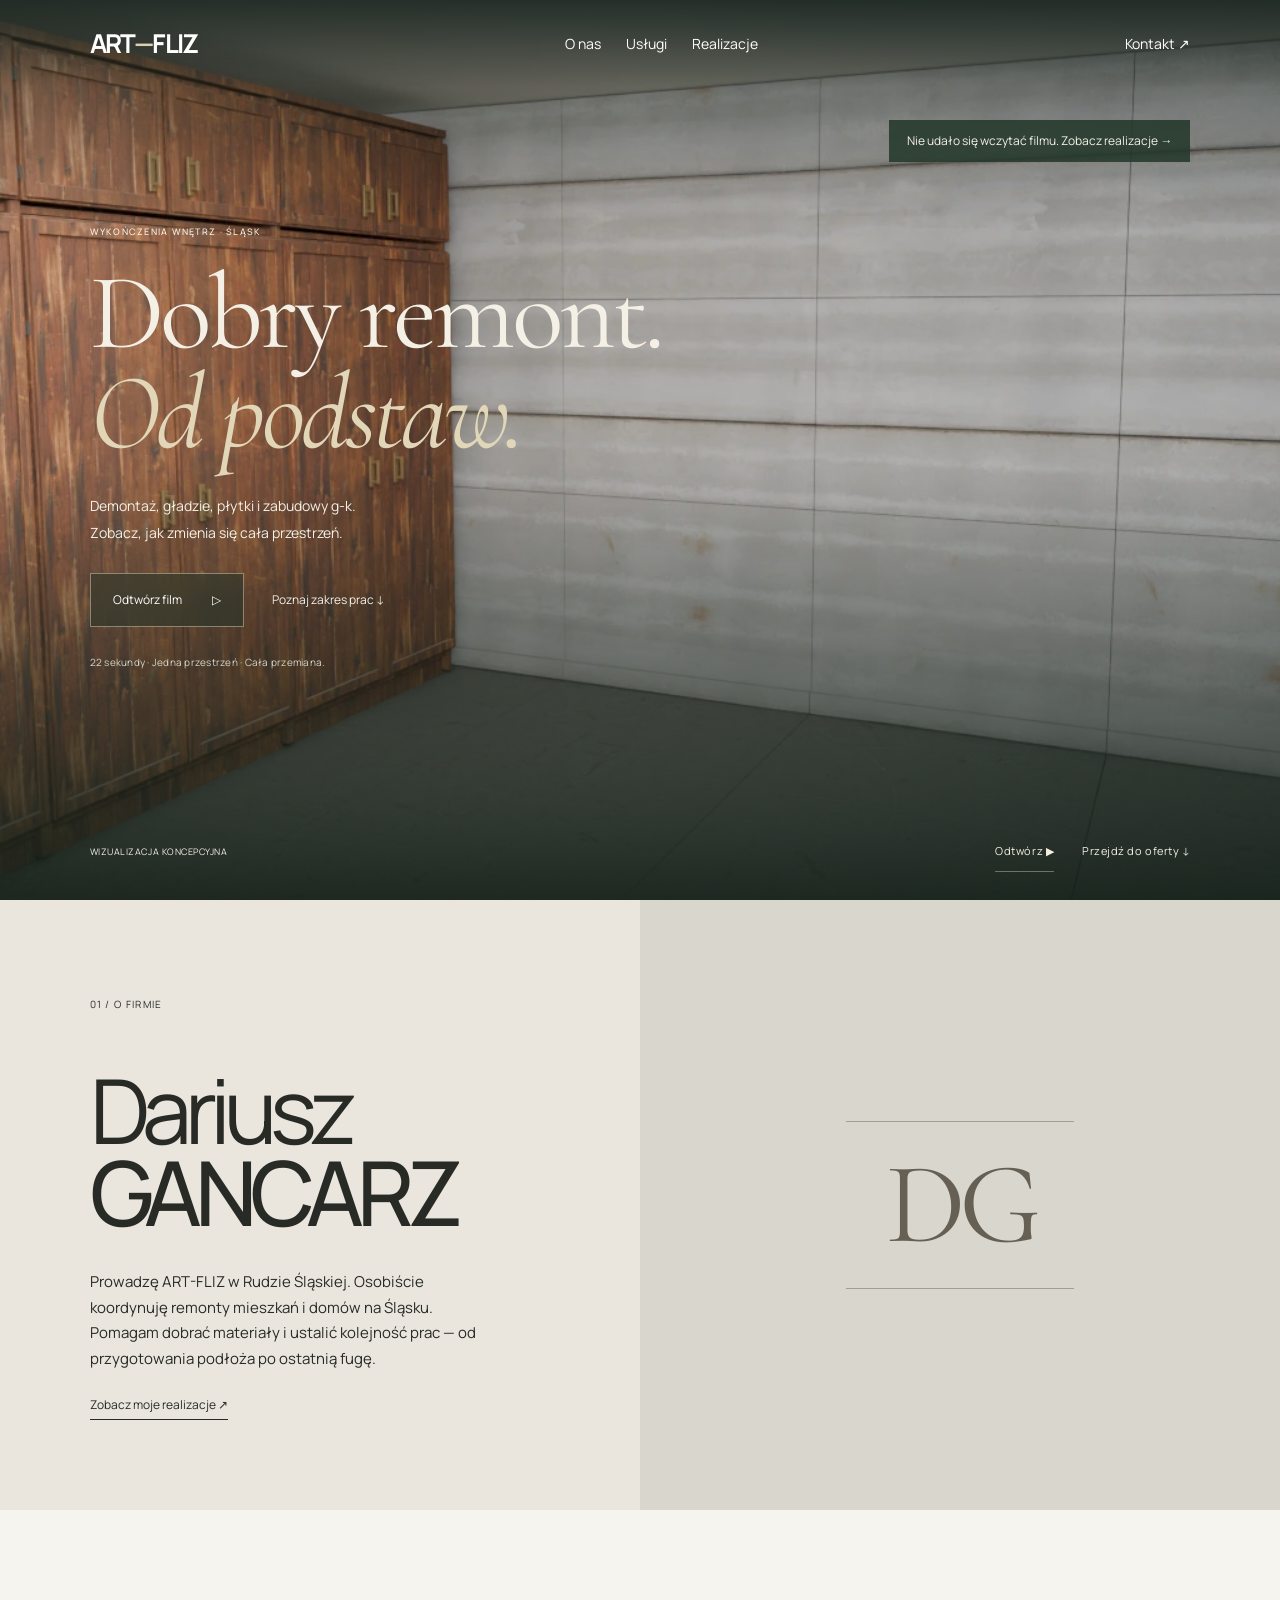
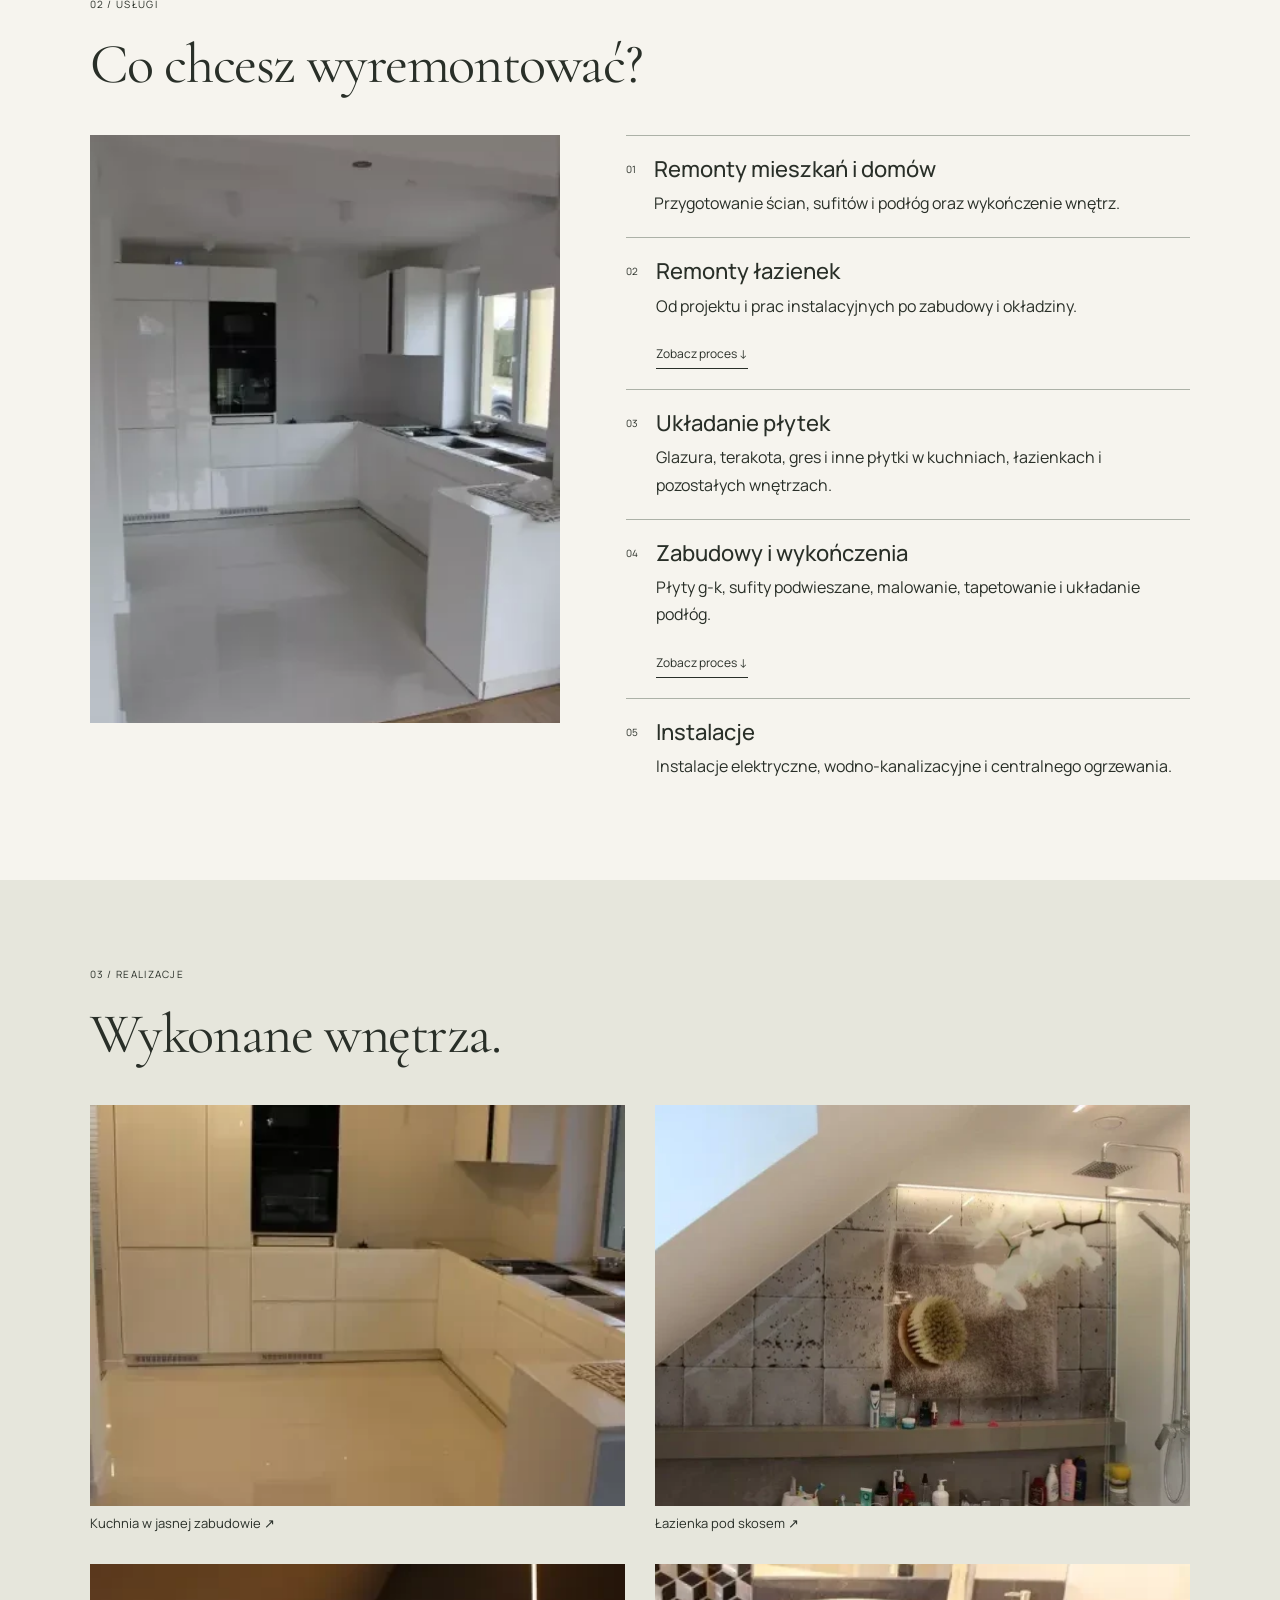
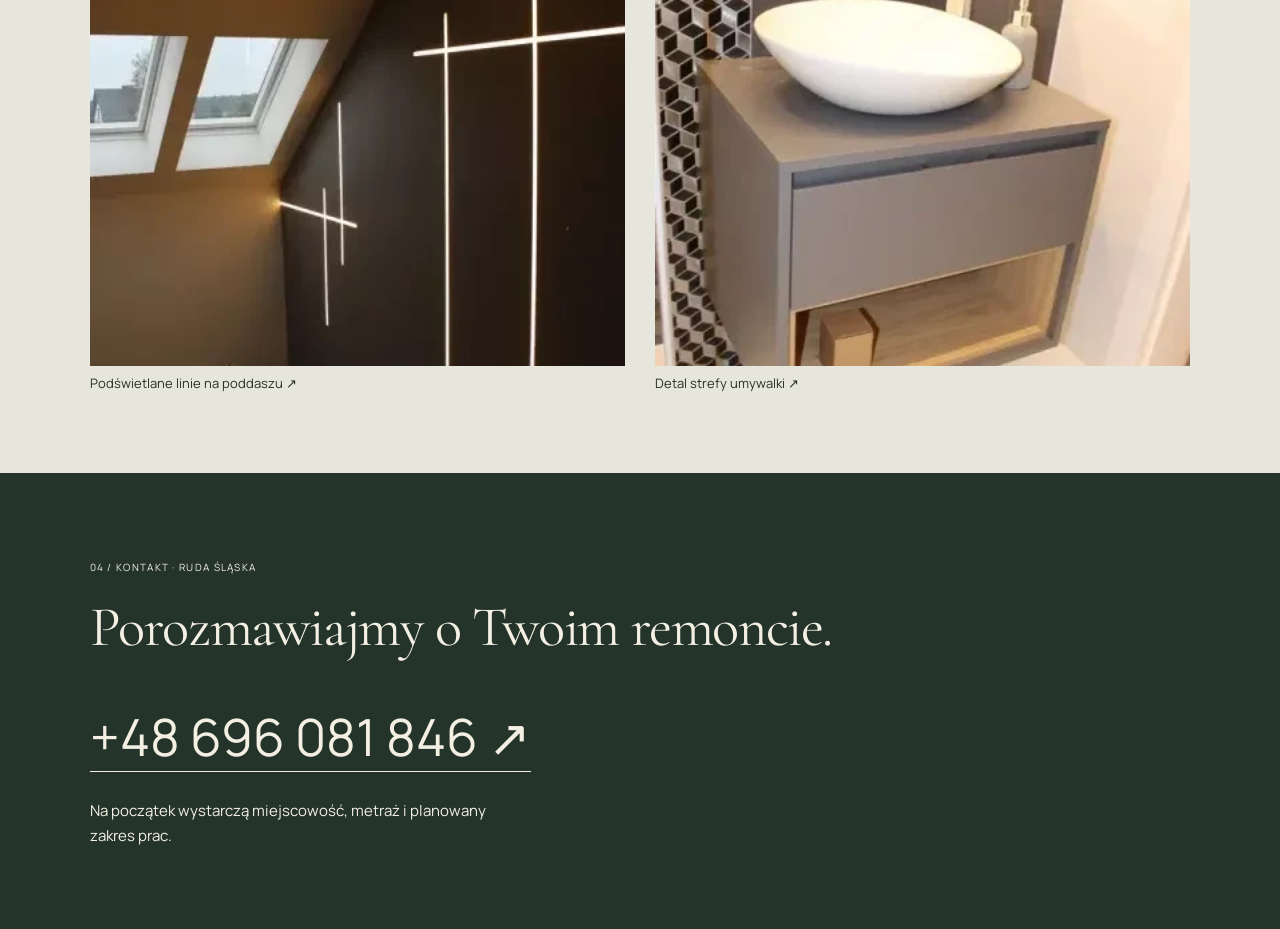
==== commit d9d08ba2: "Publish stable mobile hero and inline playback fix" ====
--- a/site/index.html
+++ b/site/index.html
@@ -1,5 +1,5 @@
 <!doctype html>
-<html lang="pl"><head><meta charset="UTF-8"/><meta name="viewport" content="width=device-width, initial-scale=1.0"/><meta name="theme-color" content="#232922"/><meta name="description" content="Wykończenia wnętrz na Śląsku. Zobacz proces metamorfozy salonu: od przygotowania podłoża po zabudowę, materiały i oświetlenie."/><link rel="icon" type="image/svg+xml" href="./favicon.svg"/><title>ART-FLIZ — Wykończenia wnętrz na Śląsku</title>  <script type="module" crossorigin src="./assets/index-DMRLuHih.js"></script>
-  <link rel="stylesheet" crossorigin href="./assets/index-BOkCNqSu.css">
+<html lang="pl"><head><meta charset="UTF-8"/><meta name="viewport" content="width=device-width, initial-scale=1.0"/><meta name="theme-color" content="#232922"/><meta name="description" content="Wykończenia wnętrz na Śląsku. Zobacz proces metamorfozy salonu: od przygotowania podłoża po zabudowę, materiały i oświetlenie."/><link rel="icon" type="image/svg+xml" href="./favicon.svg"/><title>ART-FLIZ — Wykończenia wnętrz na Śląsku</title>  <script type="module" crossorigin src="./assets/index-D_37W6fW.js"></script>
+  <link rel="stylesheet" crossorigin href="./assets/index-BRjdFqSA.css">
 </head><body><div id="root"></div></body></html>
 
--- a/site/assets/index-BRjdFqSA.css
+++ b/site/assets/index-BRjdFqSA.css
@@ -0,0 +1 @@
+@layer properties{@supports (((-webkit-hyphens:none)) and (not (margin-trim:inline))) or ((-moz-orient:inline) and (not (color:rgb(from red r g b)))){*,:before,:after,::backdrop{--tw-rotate-x:initial;--tw-rotate-y:initial;--tw-rotate-z:initial;--tw-skew-x:initial;--tw-skew-y:initial;--tw-border-style:solid;--tw-shadow:0 0 #0000;--tw-shadow-color:initial;--tw-shadow-alpha:100%;--tw-inset-shadow:0 0 #0000;--tw-inset-shadow-color:initial;--tw-inset-shadow-alpha:100%;--tw-ring-color:initial;--tw-ring-shadow:0 0 #0000;--tw-inset-ring-color:initial;--tw-inset-ring-shadow:0 0 #0000;--tw-ring-inset:initial;--tw-ring-offset-width:0px;--tw-ring-offset-color:#fff;--tw-ring-offset-shadow:0 0 #0000;--tw-blur:initial;--tw-brightness:initial;--tw-contrast:initial;--tw-grayscale:initial;--tw-hue-rotate:initial;--tw-invert:initial;--tw-opacity:initial;--tw-saturate:initial;--tw-sepia:initial;--tw-drop-shadow:initial;--tw-drop-shadow-color:initial;--tw-drop-shadow-alpha:100%;--tw-drop-shadow-size:initial;--tw-outline-style:solid}}}@layer theme{:root,:host{--font-sans:-apple-system, BlinkMacSystemFont, "Segoe UI", Roboto, "Helvetica Neue", "Noto Sans", Arial, sans-serif, "Apple Color Emoji", "Segoe UI Emoji", "Segoe UI Symbol", "Noto Color Emoji";--font-mono:ui-monospace, SFMono-Regular, Menlo, Monaco, Consolas, "Liberation Mono", "Courier New", monospace;--color-black:#000;--color-white:#fff;--spacing:.25rem;--text-xs:.75rem;--text-xs--line-height:calc(1 / .75);--text-sm:.875rem;--text-sm--line-height:calc(1.25 / .875);--text-lg:1.125rem;--text-lg--line-height:calc(1.75 / 1.125);--aspect-video:16 / 9;--default-transition-duration:.15s;--default-transition-timing-function:cubic-bezier(.4, 0, .2, 1);--default-font-family:var(--font-sans);--default-mono-font-family:var(--font-mono)}}@layer base{*,:after,:before,::backdrop{box-sizing:border-box;border:0 solid;margin:0;padding:0}::file-selector-button{box-sizing:border-box;border:0 solid;margin:0;padding:0}html,:host{-webkit-text-size-adjust:100%;tab-size:4;line-height:1.5;font-family:var(--default-font-family,-apple-system, BlinkMacSystemFont, "Segoe UI", Roboto, "Helvetica Neue", "Noto Sans", Arial, sans-serif, "Apple Color Emoji", "Segoe UI Emoji", "Segoe UI Symbol", "Noto Color Emoji");font-feature-settings:var(--default-font-feature-settings,normal);font-variation-settings:var(--default-font-variation-settings,normal);-webkit-tap-highlight-color:transparent}hr{height:0;color:inherit;border-top-width:1px}abbr:where([title]){-webkit-text-decoration:underline dotted;text-decoration:underline dotted}h1,h2,h3,h4,h5,h6{font-size:inherit;font-weight:inherit}a{color:inherit;-webkit-text-decoration:inherit;text-decoration:inherit}b,strong{font-weight:bolder}code,kbd,samp,pre{font-family:var(--default-mono-font-family,ui-monospace, SFMono-Regular, Menlo, Monaco, Consolas, "Liberation Mono", "Courier New", monospace);font-feature-settings:var(--default-mono-font-feature-settings,normal);font-variation-settings:var(--default-mono-font-variation-settings,normal);font-size:1em}small{font-size:80%}sub,sup{vertical-align:baseline;font-size:75%;line-height:0;position:relative}sub{bottom:-.25em}sup{top:-.5em}table{text-indent:0;border-color:inherit;border-collapse:collapse}:-moz-focusring:where(:not(iframe)){outline:auto}progress{vertical-align:baseline}summary{display:list-item}ol,ul,menu{list-style:none}img,svg,video,canvas,audio,iframe,embed,object{vertical-align:middle;display:block}img,video{max-width:100%;height:auto}button,input,select,optgroup,textarea{font:inherit;font-feature-settings:inherit;font-variation-settings:inherit;letter-spacing:inherit;color:inherit;opacity:1;background-color:#0000;border-radius:0}::file-selector-button{font:inherit;font-feature-settings:inherit;font-variation-settings:inherit;letter-spacing:inherit;color:inherit;opacity:1;background-color:#0000;border-radius:0}:where(select:is([multiple],[size])) optgroup{font-weight:bolder}:where(select:is([multiple],[size])) optgroup option{padding-inline-start:20px}::file-selector-button{margin-inline-end:4px}::placeholder{opacity:1}@supports (not ((-webkit-appearance:-apple-pay-button))) or (contain-intrinsic-size:1px){::placeholder{color:currentColor}@supports (color:color-mix(in lab,red,red)){::placeholder{color:color-mix(in oklab,currentcolor 50%,transparent)}}}textarea{resize:vertical}::-webkit-search-decoration{-webkit-appearance:none}::-webkit-date-and-time-value{min-height:1lh;text-align:inherit}::-webkit-datetime-edit{display:inline-flex}::-webkit-datetime-edit-fields-wrapper{padding:0}::-webkit-datetime-edit{padding-block:0}::-webkit-datetime-edit-year-field{padding-block:0}::-webkit-datetime-edit-month-field{padding-block:0}::-webkit-datetime-edit-day-field{padding-block:0}::-webkit-datetime-edit-hour-field{padding-block:0}::-webkit-datetime-edit-minute-field{padding-block:0}::-webkit-datetime-edit-second-field{padding-block:0}::-webkit-datetime-edit-millisecond-field{padding-block:0}::-webkit-datetime-edit-meridiem-field{padding-block:0}::-webkit-calendar-picker-indicator{line-height:1}:-moz-ui-invalid{box-shadow:none}button,input:where([type=button],[type=reset],[type=submit]){appearance:button}::file-selector-button{appearance:button}::-webkit-inner-spin-button{height:auto}::-webkit-outer-spin-button{height:auto}[hidden]:where(:not([hidden=until-found])){display:none!important}}@layer components;@layer utilities{.invisible{visibility:hidden}.visible{visibility:visible}.absolute{position:absolute}.fixed{position:fixed}.static{position:static}.mt-4{margin-top:calc(var(--spacing) * 4)}.mt-6{margin-top:calc(var(--spacing) * 6)}.mr-2{margin-right:calc(var(--spacing) * 2)}.block{display:block}.flex{display:flex}.grid{display:grid}.hidden{display:none}.table{display:table}.aspect-video{aspect-ratio:var(--aspect-video)}.h-auto{height:auto}.w-full{width:100%}.grow{flex-grow:1}.transform{transform:var(--tw-rotate-x,) var(--tw-rotate-y,) var(--tw-rotate-z,) var(--tw-skew-x,) var(--tw-skew-y,)}.cursor-pointer{cursor:pointer}.resize{resize:both}.grid-cols-2{grid-template-columns:repeat(2,minmax(0,1fr))}.flex-wrap{flex-wrap:wrap}.items-baseline{align-items:baseline}.justify-between{justify-content:space-between}.gap-2{gap:calc(var(--spacing) * 2)}.rounded{border-radius:.25rem}.border{border-style:var(--tw-border-style);border-width:1px}.border-\[\#34362f\]{border-color:#34362f}.border-black\/15{border-color:#00000026}@supports (color:color-mix(in lab,red,red)){.border-black\/15{border-color:color-mix(in oklab,var(--color-black) 15%,transparent)}}.bg-\[\#34362f\]{background-color:#34362f}.bg-\[\#d7d4cd\]{background-color:#d7d4cd}.px-4{padding-inline:calc(var(--spacing) * 4)}.py-3{padding-block:calc(var(--spacing) * 3)}.text-left{text-align:left}.text-lg{font-size:var(--text-lg);line-height:var(--tw-leading,var(--text-lg--line-height))}.text-sm{font-size:var(--text-sm);line-height:var(--tw-leading,var(--text-sm--line-height))}.text-xs{font-size:var(--text-xs);line-height:var(--tw-leading,var(--text-xs--line-height))}.text-white{color:var(--color-white)}.opacity-60{opacity:.6}.opacity-65{opacity:.65}.shadow{--tw-shadow:0 1px 3px 0 var(--tw-shadow-color,#0000001a), 0 1px 2px -1px var(--tw-shadow-color,#0000001a);box-shadow:var(--tw-inset-shadow),var(--tw-inset-ring-shadow),var(--tw-ring-offset-shadow),var(--tw-ring-shadow),var(--tw-shadow)}.ring{--tw-ring-shadow:var(--tw-ring-inset,) 0 0 0 calc(1px + var(--tw-ring-offset-width)) var(--tw-ring-color,currentcolor);box-shadow:var(--tw-inset-shadow),var(--tw-inset-ring-shadow),var(--tw-ring-offset-shadow),var(--tw-ring-shadow),var(--tw-shadow)}.blur{--tw-blur:blur(8px);filter:var(--tw-blur,) var(--tw-brightness,) var(--tw-contrast,) var(--tw-grayscale,) var(--tw-hue-rotate,) var(--tw-invert,) var(--tw-saturate,) var(--tw-sepia,) var(--tw-drop-shadow,)}.transition{transition-property:color,background-color,border-color,outline-color,text-decoration-color,fill,stroke,--tw-gradient-from,--tw-gradient-via,--tw-gradient-to,opacity,box-shadow,transform,translate,scale,rotate,filter,-webkit-backdrop-filter,backdrop-filter,display,content-visibility,overlay,pointer-events;transition-timing-function:var(--tw-ease,var(--default-transition-timing-function));transition-duration:var(--tw-duration,var(--default-transition-duration))}.transition-colors{transition-property:color,background-color,border-color,outline-color,text-decoration-color,fill,stroke,--tw-gradient-from,--tw-gradient-via,--tw-gradient-to;transition-timing-function:var(--tw-ease,var(--default-transition-timing-function));transition-duration:var(--tw-duration,var(--default-transition-duration))}@media(hover:hover){.hover\:bg-black\/5:hover{background-color:#0000000d}@supports (color:color-mix(in lab,red,red)){.hover\:bg-black\/5:hover{background-color:color-mix(in oklab,var(--color-black) 5%,transparent)}}}.focus-visible\:outline-2:focus-visible{outline-style:var(--tw-outline-style);outline-width:2px}.focus-visible\:outline-offset-2:focus-visible{outline-offset:2px}.focus-visible\:outline-\[\#78694b\]:focus-visible{outline-color:#78694b}@media(min-width:48rem){.md\:grid-cols-4{grid-template-columns:repeat(4,minmax(0,1fr))}}}:root{color:#2c3027;font-synthesis:none;text-rendering:optimizelegibility;background:#f4f1e9;font-family:Arial,Helvetica,sans-serif}*{box-sizing:border-box}body{min-width:320px;margin:0}a{color:inherit;text-decoration:none}button,input{font:inherit}button{cursor:pointer;color:inherit}button:disabled{cursor:wait}a:focus-visible,button:focus-visible,input:focus-visible{outline-offset:6px;outline:2px solid #ac854a}img{width:100%;height:auto;display:block}p,h1,h2,h3{margin:0}section{scroll-margin-top:0}::selection{color:#20251f;background:#cbb78e}.skip-link{z-index:30;background:#fff;padding:15px;position:fixed;top:-100px;left:16px}.skip-link:focus{top:12px}.eyebrow{letter-spacing:.17em;font-size:10px;font-weight:500;line-height:1.6}.muted{color:#797768}h2{letter-spacing:-.043em;font-family:Georgia,Times New Roman,serif;font-size:clamp(36px,4.4vw,70px);font-weight:400;line-height:1.08}h2 em{color:#858371;font-weight:400}.section-shell{max-width:1520px;margin:auto;padding:115px 7%}.site-header{z-index:5;color:#f8f5ec;justify-content:space-between;align-items:center;gap:30px;width:100%;height:110px;padding:0 5%;display:flex;position:absolute;top:0;left:0}.brand{letter-spacing:.21em;align-items:center;gap:16px;font-size:11px;font-weight:600;line-height:1.5;display:flex}.brand small{letter-spacing:.33em;font-size:8px;font-weight:400;display:block}.brand-symbol{letter-spacing:-.12em;margin-right:8px;font-family:Georgia,serif;font-size:48px;font-weight:400;line-height:1}.site-header nav{gap:32px;font-size:11px;display:flex}.site-header nav a,.site-header nav button{background:0 0;border:0;padding:12px 0}.site-header nav a:hover,.site-header nav button:hover{border-bottom:1px solid #f6f1e3}.header-contact{border-bottom:1px solid #c7c4b780;padding:12px 0;font-size:11px}.header-contact span{margin-left:32px;font-size:16px}.renovation-scroll{background:#252921;height:950svh}.cinema-stage{isolation:isolate;color:#f7f4ec;background:#252921;outline:none;height:100svh;min-height:480px;position:sticky;top:0;overflow:hidden}.renovation-video,.cinema-opening,.cinema-finale{object-fit:cover;object-position:center;width:100%;height:100%;position:absolute;inset:0}.cinema-opening,.cinema-finale{pointer-events:none}.cinema-shade{pointer-events:none;background:linear-gradient(#0000 67%,#141a13ed),linear-gradient(#161d1766,#0000 20%);position:absolute;inset:0}.is-intro .cinema-shade,.is-outro .cinema-shade{background:linear-gradient(90deg,#111a12d6,#111a1260 43%,#0000 78%),linear-gradient(#111a1266,#0000 25%),linear-gradient(#0000 76%,#111a1280)}.cinema-intro{position:absolute;top:21%;left:7%;right:35%}.cinema-intro .eyebrow{font-size:9px}.cinema-intro .eyebrow>span{vertical-align:middle;background:#cccbb8;width:27px;height:1px;margin-right:12px;display:inline-block}.cinema-intro h1{letter-spacing:-.055em;margin:26px 0;font-family:Georgia,Times New Roman,serif;font-size:clamp(68px,7.9vw,126px);font-weight:400;line-height:.94}.cinema-intro h1 em{color:#d3d4b8;font-weight:400}.intro-description{color:#e3e4d6;font-size:14px;line-height:1.9}.film-cta{color:#f6f4e9;background:0 0;border:0;border-bottom:1px solid #e2e2ce;align-items:center;gap:50px;margin-top:24px;padding:17px 0 12px;font-size:12px;display:inline-flex}.film-cta span{font-size:24px;font-weight:300}.film-cta:hover{color:#fff;border-color:#fff}.intro-bottom{letter-spacing:.15em;color:#e1e2d0;justify-content:space-between;align-items:center;gap:24px;font-size:8px;display:flex;position:absolute;bottom:30px;left:7%;right:5%}.intro-bottom b{vertical-align:middle;margin-left:30px;font-size:22px;font-weight:400}.intro-bottom a{letter-spacing:.04em;font-size:9px}.cinema-top{justify-content:space-between;align-items:center;gap:24px;display:flex;position:absolute;top:24px;left:5%;right:5%}.cinema-brand{letter-spacing:-.13em;font:40px/.8 Georgia,serif}.cinema-brand span{color:#cbd0b4}.film-label{letter-spacing:.19em;border-left:1px solid #eec5;margin-right:auto;padding-left:24px;font-size:8px}.scene-modes{gap:20px;display:flex}.scene-modes button{letter-spacing:.04em;color:#e5e5d4;background:0 0;border:0;border-bottom:1px solid #0000;padding:9px 0;font-size:9px}.scene-modes button[aria-pressed=true]{color:#fff;border-color:#f1f1dd}.film-story{pointer-events:none;align-items:flex-end;gap:30px;display:flex;position:absolute;bottom:113px;left:6%;right:6%}.story-number{color:#d7dbbf;white-space:nowrap;padding-bottom:7px;font:48px/1 Georgia,serif}.story-number>span{color:#b1b8a1;font:10px Arial}.story-copy .eyebrow{color:#d0d5bb;margin-bottom:14px;font-size:8px}.story-copy h2{letter-spacing:-.04em;margin-bottom:12px;font-size:clamp(32px,3.5vw,55px)}.story-copy>p:last-child{color:#e0e4d5;font-size:12px;line-height:1.7}.film-skip{white-space:nowrap;pointer-events:auto;border-bottom:1px solid #dadfc37a;margin:0 0 5px auto;padding-bottom:10px;font-size:10px}.film-skip span{margin-left:25px;font-size:18px}.chapter-nav{gap:14px;display:flex;position:absolute;bottom:28px;left:6%;right:6%}.chapter-nav button{text-align:left;color:#c6cdb4;background:0 0;border:0;flex:1;padding:0;font-size:9px}.chapter-nav button[aria-current]{color:#fff}.chapter-track{background:#ecf0dd36;width:100%;height:2px;margin-bottom:15px;display:block}.chapter-track i{background:#e5edcb;height:100%;display:block}.chapter-index{opacity:.55;margin-right:9px;font-size:8px}.chapter-nav button:hover .chapter-track{background:#ecf0dd80}.scene-marker{pointer-events:none;filter:drop-shadow(0 1px 5px #1118);align-items:center;gap:0;display:flex;position:absolute}.scene-marker i{background:#fafbea;border-radius:50%;width:8px;height:8px;box-shadow:0 0 0 5px #ffffff24}.scene-marker:after{content:"";background:#fbfcea99;order:1;width:35px;height:1px}.scene-marker span{letter-spacing:.02em;white-space:nowrap;background:#283021d9;border:1px solid #f0f3da50;order:2;padding:9px 12px;font-size:9px}.reveal-label{justify-content:space-between;align-items:center;gap:20px;display:flex;position:absolute;bottom:10%;left:7%;right:7%}.reveal-label span{font:clamp(22px,3vw,44px)/1.2 Georgia,serif}.reveal-label b{letter-spacing:.2em;font-size:10px;font-weight:400}.cinema-outro{position:absolute;top:31%;left:7%}.cinema-outro h2{margin-top:25px;font-size:clamp(80px,10vw,150px);line-height:.93}.cinema-outro h2 em{color:#d3d4b8}.film-loading{z-index:2;background:#222b1ee6;padding:10px 14px;font-size:10px;position:absolute;top:88px;right:6%}.film-error{height:100%}.film-error img{object-fit:cover;height:100%}.film-error p{z-index:3;background:#20281c;padding:25px;position:absolute;top:45%;left:7%;right:7%}.film-error a{text-decoration:underline}.renovation-player .cinema-stage{position:relative}.is-player .renovation-video{object-fit:contain;z-index:1;height:calc(100% - 320px);inset:95px 0 225px}.is-player .cinema-shade{display:none}.is-player .film-story{bottom:115px}.is-player .story-copy h2{font-size:34px}.static-hero{position:relative}.is-player .cinema-top{top:30px;left:5%}.is-player .cinema-brand{display:none}.is-player .film-label{border:0;padding-left:0}.section-heading{grid-template-columns:.55fr 1.8fr auto;align-items:start;gap:30px;margin-bottom:60px;display:grid}.section-heading .eyebrow{padding-top:12px}.section-heading h2{font-size:clamp(35px,4vw,62px)}.section-heading div>p{color:#777b6c;margin-top:22px;font-size:14px;line-height:1.9}.section-symbol{color:#777b61;font-size:68px;font-weight:300;line-height:1}.comparison-image{aspect-ratio:16/9;background:#ddd8ce;position:relative;overflow:hidden}.comparison-image img{object-fit:cover;width:100%;height:100%;position:absolute;inset:0}.comparison-label{letter-spacing:.17em;color:#30382b;pointer-events:none;background:#f4f1e9e8;padding:10px 16px;font-size:9px;position:absolute;top:24px}.before-label{left:24px}.after-label{right:24px}.comparison-divider{pointer-events:none;background:#f8f6ee;width:1px;position:absolute;top:0;bottom:0;transform:translate(-.5px)}.comparison-divider span{color:#444c3b;background:#f4f2ec;border-radius:50%;place-items:center;width:52px;height:52px;font-size:19px;display:grid;position:absolute;top:50%;left:50%;transform:translate(-50%,-50%);box-shadow:0 2px 20px #0002}.comparison-range{opacity:0;cursor:ew-resize;width:100%;height:100%;margin:0;position:absolute;inset:0}.comparison-image:has(input:focus-visible){outline-offset:5px;outline:3px solid #977c52}.comparison-caption{color:#777b6c;justify-content:space-between;gap:20px;margin-top:17px;font-size:10px;line-height:1.6;display:flex}.comparison-caption label{color:#333c2d}.result-notes{letter-spacing:.12em;color:#808271;border-top:1px solid #d2d2c1;justify-content:space-between;gap:25px;margin-top:35px;padding-top:35px;font-size:8px;display:flex}.detail-section{background:#e7e5da}.details-heading{grid-template-columns:.6fr 1.3fr .8fr;align-items:end;gap:35px;margin-bottom:55px;display:grid}.details-heading .eyebrow{align-self:start;padding-top:10px}.details-heading h2{font-size:clamp(35px,3.6vw,55px)}.details-heading>p:last-child{color:#727968;font-size:14px;line-height:1.9}.detail-grid{grid-template-columns:repeat(3,1fr);gap:30px;display:grid}.material-detail:nth-child(2){padding-top:80px}.material-detail:nth-child(3){padding-top:35px}.detail-shot{background:0 0;border:0;width:100%;padding:0;display:block;position:relative;overflow:hidden}.detail-shot img{aspect-ratio:4/5;object-fit:cover;transition:transform .7s}.detail-shot:hover img{transform:scale(1.04)}.detail-open{color:#383e2c;background:#f2f0e4e6;padding:10px 12px;font-size:9px;position:absolute;bottom:15px;right:15px}.material-caption{gap:25px;margin-top:22px;display:flex}.material-caption>span{color:#8d8b76;padding-top:6px;font-size:9px}.material-caption h3{letter-spacing:-.025em;font:27px/1.2 Georgia,serif}.material-caption p{color:#7c7f6d;margin-top:9px;font-size:12px;line-height:1.7}.services-section{grid-template-columns:1fr 1.4fr;gap:100px;display:grid}.services-intro h2{margin-top:26px;font-size:clamp(42px,4.5vw,67px)}.services-intro>p:not(.eyebrow){color:#7b806d;margin-top:25px;font-size:12px;line-height:1.9}.services-symbol{color:#858b71;margin-top:40px;font-size:80px;line-height:1;display:block}.service-row{text-align:left;background:0 0;border:0;border-top:1px solid #c8ccb9;align-items:flex-start;gap:25px;width:100%;padding:30px 0;display:flex}.service-row:last-child{border-bottom:1px solid #c8ccb9}.service-number{color:#939682;padding-top:6px;font-size:9px;line-height:2}.service-row h3{letter-spacing:-.025em;font:27px/1.25 Georgia,serif}.service-row p{color:#797e6b;max-width:370px;margin-top:12px;font-size:13px;line-height:1.9}.service-action{color:#8d8e7a;margin-top:16px;font-size:9px;display:block}.service-arrow{color:#777e61;margin-left:auto;font-size:24px;line-height:1.5;transition:transform .2s}.service-row:hover .service-arrow{transform:translate(3px,-3px)}.service-row:hover h3{color:#727e55}.contact-section{color:#f0f0df;background:#303a2a}.contact-section .eyebrow{color:#b4bda2;font-size:9px}.contact-layout{justify-content:space-between;align-items:flex-end;gap:40px;margin-top:38px;display:flex}.contact-layout h2{font-size:clamp(42px,6.7vw,100px);line-height:1.04}.contact-layout h2 em{color:#b4bba0}.contact-info{color:#c3c9b1;max-width:280px;padding-bottom:5px;font-size:12px;line-height:1.8}.contact-location{color:#edf0db;margin-bottom:18px;font-size:17px;display:block}.contact-rule{background:#b2bc9570;width:100%;height:1px;margin:25px 0;display:block}.contact-note{color:#a0ac8d;font-size:9px}.site-footer{color:#acb798;background:#222b1e;justify-content:space-between;align-items:center;gap:25px;padding:40px 7%;font-size:10px;display:flex}.footer-brand{color:#e0e5d4;font:22px Georgia,serif}.footer-brand span{color:#9fa98e;margin-top:8px;font:9px Arial;display:block}.site-footer>span{color:#82916f;font:italic 21px Georgia,serif}@media(min-width:1600px){.cinema-intro{top:22%}}@media(max-width:1000px){.section-shell{padding:80px 6%}.section-heading{grid-template-columns:.5fr 1.8fr}.section-symbol{display:none}.details-heading{grid-template-columns:1fr 1fr}.details-heading .eyebrow{grid-column:1/-1}.detail-grid{gap:20px}.material-caption{gap:14px}.material-caption h3{font-size:23px}.services-section{gap:50px}.service-row{gap:15px}.service-row h3{font-size:23px}.site-header{gap:20px;height:90px}.site-header nav{gap:20px}.cinema-intro{top:23%;right:30%}.cinema-intro h1{font-size:88px}.story-number{display:none}.film-story{bottom:108px}.chapter-nav{gap:10px}.chapter-index{display:none}.chapter-nav button{font-size:8px}.story-copy h2{font-size:42px}.story-copy>p:last-child{max-width:490px}.film-skip{font-size:9px}.cinema-outro h2{font-size:110px}.header-contact span{margin-left:15px}}@media(max-width:600px){.site-header{gap:12px;height:85px;padding:0 6%}.brand{gap:9px;font-size:9px}.brand small{font-size:7px}.brand-symbol{margin-right:4px;font-size:39px}.site-header nav{display:none}.header-contact{font-size:10px}.header-contact span{margin-left:12px}.renovation-scroll{height:870svh}.cinema-stage{min-height:480px}.renovation-scroll .renovation-video{object-fit:cover;height:66%;transition:object-position .35s ease-out;top:12%}.cinema-opening{clip-path:none!important}.cinema-stage:not(.is-intro):not(.is-outro) .cinema-shade{background:linear-gradient(#0000 53%,#252921 81%),linear-gradient(#252921 16%,#0000 34%)}.cinema-intro{top:23%;left:7%;right:7%}.cinema-intro h1{margin:25px 0;font-size:clamp(66px,18vw,91px);line-height:.95}.cinema-intro .eyebrow{letter-spacing:.12em;font-size:7px}.cinema-intro .eyebrow>span{width:18px;margin-right:8px}.intro-description{font-size:13px}.film-cta{gap:35px;margin-top:18px;padding-top:12px;font-size:11px}.intro-bottom{letter-spacing:.09em;font-size:7px;bottom:25px;left:7%;right:7%}.intro-bottom b{margin-left:10px;font-size:19px}.intro-bottom a{text-align:right;max-width:120px;font-size:7px;line-height:1.7}.cinema-top{gap:17px;top:27px;left:7%;right:7%}.cinema-brand{font-size:34px}.film-label{display:none}.scene-modes{gap:15px}.scene-modes button{font-size:8px}.film-story{display:block;bottom:115px;left:7%;right:7%}.story-copy .eyebrow{margin-bottom:12px;font-size:7px}.story-copy h2{max-width:320px;margin-bottom:12px;font-size:33px;line-height:1.08}.story-copy>p:last-child{max-width:310px;font-size:12px;line-height:1.7}.film-skip{display:none}.chapter-nav{gap:8px;bottom:40px;left:7%;right:7%}.chapter-name{display:none}.chapter-index{text-align:center;opacity:.65;margin:0;font-size:9px;display:block}.chapter-track{margin-bottom:13px}.chapter-nav button{min-height:44px}.scene-marker span{padding:8px;font-size:8px}.scene-marker:after{width:18px}.scene-marker i{width:5px;height:5px}.cinema-outro{top:28%;left:7%}.cinema-outro .eyebrow{letter-spacing:.11em;font-size:7px}.cinema-outro h2{margin-top:30px;font-size:98px}.reveal-label{display:block;bottom:18%}.reveal-label span{max-width:270px;font-size:30px;display:block}.reveal-label b{margin-top:20px;font-size:8px;display:block}.is-player .cinema-top{top:27px;left:7%}.is-player .renovation-video{height:calc(100% - 330px);inset:75px 0 255px}.is-player .film-story{bottom:107px}.is-player .story-copy h2{font-size:27px}.section-shell{padding:65px 7%}.section-heading{margin-bottom:32px;display:block}.section-heading h2{margin-top:24px;font-size:35px}.section-heading div>p{margin-top:20px;font-size:13px}.eyebrow{font-size:8px}.desktop-break{display:none}.comparison-image{aspect-ratio:4/3;margin-left:-8.14%;margin-right:-8.14%}.comparison-image img{object-position:54% center}.comparison-label{padding:8px 11px;font-size:8px;top:14px}.before-label{left:15px}.after-label{right:15px}.comparison-divider span{width:40px;height:40px}.comparison-caption{gap:20px;font-size:9px}.comparison-caption span{text-align:right;max-width:155px}.result-notes{gap:20px;margin-top:25px;padding-top:23px;font-size:7px;line-height:1.7}.result-notes span:nth-child(2){display:none}.result-notes span:last-child{text-align:right;margin-left:auto}.details-heading{margin-bottom:35px;display:block}.details-heading h2{margin-top:23px;font-size:36px}.details-heading>p:last-child{margin-top:20px;font-size:13px}.detail-grid{grid-template-columns:1fr 1fr;gap:34px 18px}.material-detail:nth-child(2){padding-top:45px}.material-detail:nth-child(3){grid-column:1/-1;grid-template-columns:1fr 1fr;align-items:center;gap:18px;padding-top:0;display:grid}.material-caption{gap:10px;margin-top:15px}.material-caption h3{font-size:22px}.material-caption p{margin-top:7px;font-size:11px;line-height:1.7}.material-caption>span{padding-top:6px;font-size:7px}.material-detail:nth-child(3) .material-caption{margin:0;display:block}.material-detail:nth-child(3) .material-caption>span{margin-bottom:12px;display:block}.detail-open{padding:6px 8px;font-size:7px;line-height:1.5;bottom:7px;right:7px}.services-section{grid-template-columns:1fr;gap:33px}.services-intro h2{margin-top:22px;font-size:45px}.services-intro>p:not(.eyebrow){margin-top:22px;font-size:11px}.services-symbol{display:none}.service-row{gap:18px;padding:25px 0}.service-row h3{font-size:25px;line-height:1.16}.service-row p{font-size:13px}.service-action,.service-number{font-size:8px}.service-arrow{font-size:20px}.contact-section .eyebrow{font-size:7px}.contact-layout{margin-top:27px;display:block}.contact-layout h2{font-size:clamp(39px,12vw,47px)}.contact-info{max-width:none;margin-top:40px;font-size:11px}.contact-location{margin-bottom:12px;font-size:16px}.contact-rule{margin:22px 0}.site-footer{align-items:flex-start;padding:32px 7%;font-size:9px}.footer-brand{font-size:20px}.footer-brand span{font-size:8px}.site-footer>span{display:none}}@media(max-height:650px)and (min-width:601px){.cinema-intro{top:22%}.cinema-intro h1{margin:18px 0;font-size:70px}.intro-description{font-size:13px}.film-cta{margin-top:10px}.intro-bottom{bottom:17px}.film-story{bottom:95px}.story-copy h2{font-size:34px}.chapter-nav{bottom:20px}.cinema-top{top:15px}.cinema-outro{top:25%}.cinema-outro h2{font-size:100px}}@media(max-width:600px)and (max-height:700px){.cinema-intro{top:22%}.cinema-intro h1{margin:20px 0;font-size:59px}.cinema-intro .eyebrow{font-size:6px}.intro-description{font-size:12px}.film-cta{margin-top:12px;padding-top:6px}.intro-bottom{bottom:17px}.film-story{bottom:82px}.story-copy h2{font-size:27px}.story-copy .eyebrow{margin-bottom:10px;font-size:6px}.story-copy>p:last-child{font-size:11px}.chapter-nav{bottom:22px}.scene-marker{display:none}.is-player .renovation-video{height:calc(100% - 302px);inset:72px 0 230px}.is-player .film-story{bottom:84px}.cinema-outro h2{font-size:83px}}@media(prefers-reduced-motion:reduce){*,:before,:after{scroll-behavior:auto!important;transition:none!important}}@property --tw-rotate-x{syntax:"*";inherits:false}@property --tw-rotate-y{syntax:"*";inherits:false}@property --tw-rotate-z{syntax:"*";inherits:false}@property --tw-skew-x{syntax:"*";inherits:false}@property --tw-skew-y{syntax:"*";inherits:false}@property --tw-border-style{syntax:"*";inherits:false;initial-value:solid}@property --tw-shadow{syntax:"*";inherits:false;initial-value:0 0 #0000}@property --tw-shadow-color{syntax:"*";inherits:false}@property --tw-shadow-alpha{syntax:"<percentage>";inherits:false;initial-value:100%}@property --tw-inset-shadow{syntax:"*";inherits:false;initial-value:0 0 #0000}@property --tw-inset-shadow-color{syntax:"*";inherits:false}@property --tw-inset-shadow-alpha{syntax:"<percentage>";inherits:false;initial-value:100%}@property --tw-ring-color{syntax:"*";inherits:false}@property --tw-ring-shadow{syntax:"*";inherits:false;initial-value:0 0 #0000}@property --tw-inset-ring-color{syntax:"*";inherits:false}@property --tw-inset-ring-shadow{syntax:"*";inherits:false;initial-value:0 0 #0000}@property --tw-ring-inset{syntax:"*";inherits:false}@property --tw-ring-offset-width{syntax:"<length>";inherits:false;initial-value:0}@property --tw-ring-offset-color{syntax:"*";inherits:false;initial-value:#fff}@property --tw-ring-offset-shadow{syntax:"*";inherits:false;initial-value:0 0 #0000}@property --tw-blur{syntax:"*";inherits:false}@property --tw-brightness{syntax:"*";inherits:false}@property --tw-contrast{syntax:"*";inherits:false}@property --tw-grayscale{syntax:"*";inherits:false}@property --tw-hue-rotate{syntax:"*";inherits:false}@property --tw-invert{syntax:"*";inherits:false}@property --tw-opacity{syntax:"*";inherits:false}@property --tw-saturate{syntax:"*";inherits:false}@property --tw-sepia{syntax:"*";inherits:false}@property --tw-drop-shadow{syntax:"*";inherits:false}@property --tw-drop-shadow-color{syntax:"*";inherits:false}@property --tw-drop-shadow-alpha{syntax:"<percentage>";inherits:false;initial-value:100%}@property --tw-drop-shadow-size{syntax:"*";inherits:false}@property --tw-outline-style{syntax:"*";inherits:false;initial-value:solid}@font-face{font-family:Cormorant;font-style:italic;font-weight:400;font-display:swap;src:url(../fonts/cormorant-italic-latin-ext.woff2) format("woff2");unicode-range:U+0100-02BA,U+02BD-02C5,U+02C7-02CC,U+02CE-02D7,U+02DD-02FF,U+0304,U+0308,U+0329,U+1D00-1DBF,U+1E00-1E9F,U+1EF2-1EFF,U+2020,U+20A0-20AB,U+20AD-20C0,U+2113,U+2C60-2C7F,U+A720-A7FF}@font-face{font-family:Cormorant;font-style:italic;font-weight:400;font-display:swap;src:url(../fonts/cormorant-italic-latin.woff2) format("woff2");unicode-range:U+0000-00FF,U+0131,U+0152-0153,U+02BB-02BC,U+02C6,U+02DA,U+02DC,U+0304,U+0308,U+0329,U+2000-206F,U+20AC,U+2122,U+2191,U+2193,U+2212,U+2215,U+FEFF,U+FFFD}@font-face{font-family:Cormorant;font-style:normal;font-weight:400;font-display:swap;src:url(../fonts/cormorant-regular-latin-ext.woff2) format("woff2");unicode-range:U+0100-02BA,U+02BD-02C5,U+02C7-02CC,U+02CE-02D7,U+02DD-02FF,U+0304,U+0308,U+0329,U+1D00-1DBF,U+1E00-1E9F,U+1EF2-1EFF,U+2020,U+20A0-20AB,U+20AD-20C0,U+2113,U+2C60-2C7F,U+A720-A7FF}@font-face{font-family:Cormorant;font-style:normal;font-weight:400;font-display:swap;src:url(../fonts/cormorant-regular-latin.woff2) format("woff2");unicode-range:U+0000-00FF,U+0131,U+0152-0153,U+02BB-02BC,U+02C6,U+02DA,U+02DC,U+0304,U+0308,U+0329,U+2000-206F,U+20AC,U+2122,U+2191,U+2193,U+2212,U+2215,U+FEFF,U+FFFD}@font-face{font-family:Manrope;font-style:normal;font-weight:400 700;font-display:swap;src:url(../fonts/manrope-regular-latin-ext.woff2) format("woff2");unicode-range:U+0100-02BA,U+02BD-02C5,U+02C7-02CC,U+02CE-02D7,U+02DD-02FF,U+0304,U+0308,U+0329,U+1D00-1DBF,U+1E00-1E9F,U+1EF2-1EFF,U+2020,U+20A0-20AB,U+20AD-20C0,U+2113,U+2C60-2C7F,U+A720-A7FF}@font-face{font-family:Manrope;font-style:normal;font-weight:400 700;font-display:swap;src:url(../fonts/manrope-regular-latin.woff2) format("woff2");unicode-range:U+0000-00FF,U+0131,U+0152-0153,U+02BB-02BC,U+02C6,U+02DA,U+02DC,U+0304,U+0308,U+0329,U+2000-206F,U+20AC,U+2122,U+2191,U+2193,U+2212,U+2215,U+FEFF,U+FFFD}:root{--ease:cubic-bezier(.22,1,.36,1);font-family:Manrope,Arial,sans-serif;background:#f2efe7}h2,.cinema-intro h1,.material-caption h3,.service-row h3,.footer-brand,.reveal-label span{font-family:Cormorant,Georgia,serif;letter-spacing:-.025em}.eyebrow{text-transform:uppercase;font-size:10px;letter-spacing:.14em}section:focus{outline:none}.site-header nav,.header-contact{font-size:12px}.site-header a,.site-header button{transition:color .25s ease,opacity .25s ease}.site-header nav a:hover,.site-header nav button:hover{border-bottom:0;opacity:.65}.header-contact{display:flex;align-items:center;gap:30px;padding:14px 18px;border:1px solid #ffffff60}.header-contact span{margin:0}.header-contact:hover{background:#ffffff12}.renovation-scroll{height:1150svh}.cinema-intro{top:28%;right:25%;left:7%}.cinema-intro h1{font-size:clamp(80px,9vw,144px);line-height:.88;margin:26px 0 32px;letter-spacing:-.036em}.cinema-intro h1 em{color:#ded7b9}.intro-description{font-size:14px;line-height:1.9;max-width:460px}.intro-actions{display:flex;gap:32px;align-items:flex-end;flex-wrap:wrap}.film-cta{gap:35px;margin-top:25px;padding-bottom:15px;font-size:12px;transition:color .25s ease,border-color .25s ease}.film-cta span,.text-link span,.intro-scope span,.brief-download span{transition:transform .45s var(--ease)}.film-cta:hover span,.text-link:hover span,.intro-scope:hover span{transform:translate(4px,-4px)}.intro-scope{font-size:11px;padding-bottom:19px;color:#e0dfd2;display:flex;align-items:center;gap:18px}.hero-proof{position:absolute;right:5%;bottom:12%;width:215px;display:grid;grid-template-columns:1fr;gap:14px;font-size:12px;line-height:1.7;color:#f0ecdf}.hero-proof-index{font-size:9px;letter-spacing:.16em;color:#cfceb9}.hero-proof a{position:relative;display:block;border-top:1px solid #e1dfc958;padding-top:16px;margin-top:4px}.hero-proof img{width:100%;aspect-ratio:16/9;object-fit:cover;filter:brightness(.82);transition:filter .5s ease}.hero-proof a:hover img{filter:brightness(1)}.hero-proof a>span{display:block;font-size:9px;margin-top:10px}.intro-bottom{bottom:28px;font-size:9px}.intro-bottom b{display:inline-block;animation:scroll-cue 2.8s var(--ease) infinite}.is-intro .cinema-shade{background:linear-gradient(90deg,#141b15db,#141b1585 35%,#141b1515 73%),linear-gradient(180deg,#141b1570,transparent 30%),linear-gradient(0deg,#141b1580,transparent 28%)}.cinema-shade{background:linear-gradient(0deg,#141b15fa,#141b15b0 14%,transparent 39%),linear-gradient(180deg,#141b1580,transparent 22%)}.cinema-top{top:27px}.film-label{font-size:9px}.scene-modes button{font-size:11px}.cinema-offer{align-self:center;font-size:10px;margin-left:12px;padding-left:24px;border-left:1px solid #d2d7be50;color:#f0f0db}.film-story{left:7%;right:7%;bottom:124px;gap:26px;align-items:center}.story-copy{max-width:700px;animation:story-arrive .6s var(--ease) both}.story-copy .eyebrow{font-size:9px;color:#d7d6bb;margin-bottom:12px}.story-copy h2{font-size:clamp(36px,4vw,60px);line-height:1.06;margin-bottom:12px}.story-copy>p:last-child{max-width:580px;font-size:12px;line-height:1.85;color:#e1e1d5}.story-number{align-self:flex-start;margin-top:24px;font-family:Cormorant,Georgia,serif;font-size:54px}.film-skip{font-size:11px;align-self:flex-end}.chapter-nav{left:7%;right:7%;bottom:32px;gap:16px}.chapter-nav button{font-size:10px;min-height:48px}.chapter-track{height:2px;margin-bottom:12px}.chapter-track i{will-change:width}.chapter-name{transition:opacity .3s ease}.chapter-nav button:not([aria-current]) .chapter-name{opacity:.68}.chapter-nav button:hover .chapter-name{opacity:1}.scene-marker span{-webkit-backdrop-filter:blur(12px);backdrop-filter:blur(12px);background:#283021b8;font-size:10px;border-color:#f0f3da35}.scene-marker{animation:marker-arrive .4s ease both}.cinema-outro{top:28%}.cinema-outro h2{font-size:clamp(95px,12vw,175px);line-height:.85}.outro-compare{display:block;margin-top:24px;font-size:11px;color:#dedfcf}.renovation-video{will-change:contents}.is-player .story-copy h2{font-size:36px}.is-player .story-copy>p:last-child{font-size:12px}.offer-bridge{display:grid;grid-template-columns:.65fr 1.8fr .7fr;gap:40px;align-items:start;padding-top:90px;padding-bottom:90px;border-bottom:1px solid #cccbbd}.offer-bridge>.eyebrow{padding-top:12px;max-width:170px}.offer-bridge h2{font-size:clamp(38px,4.2vw,66px)}.offer-bridge p:not(.eyebrow){font-size:14px;line-height:1.9;color:#737764;max-width:535px;margin-top:24px}.offer-index{font-size:10px;display:flex;flex-direction:column;gap:20px;padding-top:18px;color:#82816e}.text-link{display:inline-flex;align-items:center;gap:24px;font-size:11px;margin-top:26px;padding-bottom:12px;border-bottom:1px solid #8c917a;color:#363f2d}.section-heading h2{font-size:clamp(42px,4.8vw,74px)}.section-heading div>p{color:#6b715f;font-size:14px}.result-section{padding-top:100px}.comparison-image{box-shadow:0 22px 65px #252a2012}.comparison-divider span{transition:box-shadow .3s ease,background .3s ease}.comparison-image:hover .comparison-divider span{background:#fff;box-shadow:0 2px 30px #0004}.details-heading h2{font-size:clamp(40px,4.2vw,66px)}.details-heading>p:last-child{font-size:13px}.detail-shot img{transition:transform 1.1s var(--ease),filter .8s ease}.detail-shot:hover img{transform:scale(1.045);filter:brightness(1.025)}.detail-tag{position:absolute;top:19px;left:18px;font-size:8px;letter-spacing:.1em;color:#f6f2e9;background:#323c2bbf;-webkit-backdrop-filter:blur(10px);backdrop-filter:blur(10px);padding:8px 11px}.detail-open{background:#f2f0e4ef;font-size:10px;padding:12px 14px;transition:transform .5s var(--ease)}.detail-shot:hover .detail-open{transform:translateY(-3px)}.material-caption h3{font-size:32px}.material-caption p{font-size:12px;line-height:1.85}.services-intro{position:sticky;top:70px;align-self:start}.services-intro h2{font-size:clamp(48px,5.4vw,82px)}.services-intro>p:not(.eyebrow){font-size:13px;line-height:1.9}.services-intro .scope-note{max-width:310px;font-size:10px!important;color:#83846f!important;padding-top:28px;margin-top:30px!important;border-top:1px solid #d2d3c3}.service-row{padding:32px 0;transition:padding .55s var(--ease),color .3s ease}.service-row:hover{padding-left:10px}.service-row h3{font-size:35px;line-height:1.06}.service-row p{font-size:12px;color:#69715b;line-height:1.85;max-width:410px}.service-tags{display:flex;flex-wrap:wrap;gap:7px;margin-top:18px}.service-tags>span{font-size:9px;border:1px solid #c8ccbb;padding:6px 9px;border-radius:2px;color:#6b755b}.service-action{font-size:10px;color:#566245;margin-top:21px}.service-arrow{transition:transform .55s var(--ease)}.contact-section{background:#2c382b}.contact-layout h2{font-size:clamp(60px,8vw,116px);line-height:.95}.contact-lead{font-size:13px;line-height:1.85;color:#c4cbb8;margin-top:24px}.contact-info{min-width:235px}.contact-location{font-size:15px}.brief-grid{display:grid;grid-template-columns:repeat(3,1fr);gap:50px;margin-top:70px;padding-top:35px;border-top:1px solid #c6ceb32e}.brief-grid span{font-size:10px;color:#aab895}.brief-grid h3{font-size:14px;font-weight:500;margin-top:18px}.brief-grid p{font-size:12px;line-height:1.9;max-width:290px;margin-top:12px;color:#b4c0a7}.brief-download{display:inline-flex;gap:40px;align-items:center;border-bottom:1px solid #b2bea480;padding:14px 0;margin-top:34px;font-size:11px}.brief-download:hover span{transform:translateY(4px)}.site-footer>span{font-family:Cormorant,Georgia,serif;font-size:24px}.will-reveal{opacity:0;transform:translate3d(0,26px,0);transition:opacity .9s var(--ease),transform 1.1s var(--ease)}.will-reveal.is-visible{opacity:1;transform:none}@keyframes story-arrive{0%{opacity:0;transform:translateY(14px)}to{opacity:1;transform:none}}@keyframes marker-arrive{0%{opacity:0}to{opacity:1}}@keyframes scroll-cue{0%,to{transform:translateY(0);opacity:.75}50%{transform:translateY(6px);opacity:1}}@media(max-width:1000px){.cinema-intro{right:20%;top:30%}.cinema-intro h1{font-size:108px}.hero-proof{width:165px;bottom:11%}.hero-proof>span:not(.hero-proof-index){font-size:11px}.film-story{bottom:120px}.story-copy{max-width:620px}.story-copy h2{font-size:46px}.film-skip{display:none}.chapter-nav{gap:10px}.chapter-nav button{font-size:8px}.offer-bridge{grid-template-columns:1fr 2fr;gap:30px}.offer-index{display:none}.services-intro{top:40px}.service-row h3{font-size:29px}.service-tags>span{font-size:8px}.brief-grid{gap:25px}.contact-info{min-width:200px}}@media(max-width:600px){.site-header{height:85px}.header-contact{font-size:10px;padding:10px 12px;gap:18px}.header-contact span{margin:0}.renovation-scroll{height:1100svh}.cinema-intro{left:7%;right:5%;top:29%}.cinema-intro h1{font-size:clamp(61px,17.4vw,93px);line-height:.91;margin:22px 0 25px;letter-spacing:-.04em}.cinema-intro .eyebrow{font-size:8px;letter-spacing:.1em}.cinema-intro .eyebrow>span{width:15px;margin-right:6px}.intro-description{font-size:12px;line-height:1.85}.intro-actions{display:block}.film-cta{font-size:11px;margin-top:21px;gap:35px;padding-bottom:11px}.intro-scope{font-size:10px;padding:0;margin-top:23px;gap:20px}.hero-proof{display:none}.intro-bottom{font-size:7px;bottom:26px}.intro-bottom a{max-width:145px;text-align:right;font-size:8px;line-height:1.7}.intro-bottom b{margin-left:12px;font-size:18px}.renovation-scroll .renovation-video{top:12%;height:54%;object-fit:cover;transition:object-position .45s var(--ease)}.cinema-shade{background:linear-gradient(0deg,#252921 18%,#252921ea 28%,transparent 51%),linear-gradient(180deg,#252921 3%,transparent 26%)}.cinema-top{top:30px}.scene-modes button{font-size:10px}.scene-modes{gap:17px}.cinema-offer{font-size:9px;margin-left:0;padding-left:15px}.cinema-top{gap:16px}.film-story{bottom:116px;left:7%;right:7%}.story-copy .eyebrow{font-size:8px;letter-spacing:.12em;margin-bottom:10px}.story-copy h2{font-size:34px;line-height:1.04;max-width:360px;margin-bottom:12px}.story-copy>p:last-child{font-size:11px;line-height:1.85;max-width:340px}.chapter-nav{bottom:34px;left:7%;right:7%;gap:8px}.chapter-index{font-size:9px}.chapter-track{margin-bottom:15px}.chapter-nav button{min-height:46px}.cinema-outro{top:29%}.cinema-outro h2{font-size:114px;line-height:.83}.outro-compare{font-size:10px;margin-top:25px}.is-player .film-story{bottom:115px}.is-player .story-copy h2{font-size:30px}.is-player .story-copy>p:last-child{font-size:11px}.is-player .renovation-video{inset:75px 0 290px;height:calc(100% - 365px)}.offer-bridge{display:block;padding-top:55px;padding-bottom:55px}.offer-bridge>.eyebrow{max-width:none;padding:0;margin-bottom:24px}.offer-bridge h2{font-size:42px}.offer-bridge p:not(.eyebrow){font-size:12px;margin-top:20px}.text-link{font-size:11px}.section-heading h2{font-size:42px}.section-heading div>p{font-size:12px}.result-section{padding-top:65px}.result-notes{font-size:7px}.details-heading h2{font-size:44px}.details-heading>p:last-child{font-size:12px}.detail-tag{top:9px;left:8px;font-size:6px;padding:6px}.detail-open{font-size:7px;padding:8px}.material-caption h3{font-size:26px}.material-caption p{font-size:10px;line-height:1.85}.material-caption>span{font-size:8px}.services-intro{position:static}.services-intro h2{font-size:58px}.services-intro>p:not(.eyebrow){font-size:12px}.services-intro .scope-note{max-width:none;font-size:10px!important;padding-top:20px;margin-top:22px!important}.service-row{padding:27px 0;gap:16px}.service-row h3{font-size:30px}.service-row p{font-size:12px}.service-row:hover{padding-left:0}.service-tags{gap:6px}.service-tags>span{font-size:8px;padding:5px 7px}.service-action{font-size:9px}.contact-layout h2{font-size:68px}.contact-lead{font-size:12px;margin-top:22px}.contact-location{font-size:14px}.contact-info{margin-top:32px}.contact-section .eyebrow{font-size:8px}.brief-grid{grid-template-columns:1fr;gap:28px;margin-top:36px;padding-top:29px}.brief-grid>div{display:grid;grid-template-columns:25px 1fr;column-gap:14px}.brief-grid span{grid-row:1/3;padding-top:3px}.brief-grid h3{margin:0;font-size:13px}.brief-grid p{grid-column:2;max-width:none;font-size:11px;margin-top:8px}.brief-download{font-size:10px;line-height:1.7;gap:25px;margin-top:25px}}@media(max-height:700px)and (min-width:601px){.cinema-intro{top:25%}.cinema-intro h1{font-size:86px;margin:20px 0}.hero-proof{width:155px;bottom:12%}.hero-proof>span:not(.hero-proof-index){display:none}.intro-description{font-size:12px}.film-cta{margin-top:12px}.film-story{bottom:100px}.story-copy h2{font-size:39px}.story-copy>p:last-child{font-size:11px}.chapter-nav{bottom:20px}.cinema-outro h2{font-size:110px}}@media(max-width:600px)and (max-height:700px){.cinema-intro{top:28%}.cinema-intro h1{font-size:60px;margin:18px 0 20px}.intro-description{font-size:11px}.film-cta{margin-top:12px;font-size:10px}.intro-scope{margin-top:15px;font-size:9px}.intro-bottom{bottom:20px;font-size:6px}.intro-bottom a{font-size:7px;max-width:130px}.renovation-scroll .renovation-video{height:51%}.film-story{bottom:89px}.story-copy h2{font-size:29px;margin-bottom:10px}.story-copy .eyebrow{font-size:7px;margin-bottom:8px}.story-copy>p:last-child{font-size:10px;line-height:1.75}.chapter-nav{bottom:18px}.chapter-index{font-size:8px}.is-player .film-story{bottom:90px}.is-player .story-copy h2{font-size:25px}.is-player .story-copy>p:last-child{font-size:10px}.is-player .renovation-video{inset:65px 0 255px;height:calc(100% - 320px)}.cinema-outro h2{font-size:97px}}@media(prefers-reduced-motion:reduce){*,*:before,*:after{animation:none!important;transition:none!important}.will-reveal{opacity:1;transform:none}}.offer-bridge{padding-top:85px;padding-bottom:85px}.offer-bridge p:not(.eyebrow){font-size:15px;color:#626959}.offer-index{line-height:1.8;gap:7px;font-size:12px;color:#626959}.offer-index a{margin-top:20px;color:#303d2c;border-bottom:1px solid #9caa91;padding-bottom:10px}.scope-section{padding-top:100px;padding-bottom:110px}.scope-heading{display:grid;grid-template-columns:.55fr 1.8fr .8fr;gap:35px;align-items:start;margin-bottom:48px}.scope-heading>.eyebrow{padding-top:10px;max-width:180px}.scope-heading h2{font-size:clamp(38px,4.3vw,65px)}.scope-heading>p:last-child{font-size:14px;color:#626959;line-height:1.85;padding-top:11px}.scope-tabs{display:grid;grid-template-columns:repeat(4,1fr);border-top:1px solid #c2c7b6;margin-bottom:32px}.scope-tabs button{position:relative;display:grid;grid-template-columns:25px 1fr 15px;gap:10px;align-items:start;text-align:left;min-height:103px;padding:22px 18px 19px 12px;border:0;border-bottom:1px solid #c2c7b6;background:transparent;font-size:13px;line-height:1.6;transition:background .3s,color .3s}.scope-tabs button span{font-size:10px;color:#7a836e;padding-top:2px}.scope-tabs button b{font-size:15px;font-weight:400}.scope-tabs button[aria-selected=true]{background:#e5e7dc;border-bottom:2px solid #3d4f36;color:#263b21}.scope-tabs button:hover{background:#e9eadf}.scope-tabs button:focus-visible{z-index:1}.scope-panel{display:grid;grid-template-columns:1.15fr 1fr;min-height:495px;background:#e9e8df}.scope-visual{position:relative;min-height:100%;overflow:hidden;background:#c7c1b4}.scope-visual>img{position:absolute;inset:0;width:100%;height:100%;object-fit:cover;animation:scope-picture .65s var(--ease) both}.scope-visual:after{content:"";position:absolute;inset:0;pointer-events:none;background:linear-gradient(180deg,#1720195e,transparent 27%,transparent 65%,#17201999)}.scope-visual-tag{position:absolute;left:26px;top:26px;z-index:1;display:flex;align-items:center;gap:14px;font-size:8px;letter-spacing:.1em;color:#fcf9f1}.scope-visual-tag i{width:25px;height:1px;background:#e3e5d8}.scope-watch{position:absolute;bottom:28px;left:26px;right:26px;z-index:1;display:flex;justify-content:space-between;align-items:center;padding:15px 0;border:0;border-top:1px solid #f3f5e47a;border-bottom:1px solid #f3f5e47a;background:transparent;color:#fffdf4;font-size:12px;text-align:left}.scope-watch span{font-size:23px;transition:transform .3s var(--ease)}.scope-watch:hover span{transform:translate(3px,-3px)}.scope-copy{padding:42px 44px;animation:story-arrive .4s var(--ease) both}.scope-copy h3{font:400 clamp(31px,3vw,44px)/1.03 Cormorant,Georgia,serif;letter-spacing:-.025em;margin:18px 0}.scope-copy>p:not(.eyebrow){font-size:14px;line-height:1.85;color:#5b6655}.scope-copy ul{list-style:none;margin:24px 0;padding:0;border-top:1px solid #c6ccbb}.scope-copy li{display:flex;gap:13px;align-items:baseline;padding:12px 0;border-bottom:1px solid #c6ccbb;font-size:12px;line-height:1.65}.scope-copy li span{color:#758765;font-size:16px}.scope-copy>p.scope-boundary{font-size:11px;line-height:1.8;color:#636c5c}.solid-link{display:inline-flex;gap:30px;align-items:center;margin-top:25px;padding:15px 18px;background:#35482e;color:#fcfaf2;font-size:12px;line-height:1.6;border:1px solid transparent;transition:background .3s}.solid-link:hover{background:#22341d}.solid-link span{font-size:18px}.result-section{padding-top:0;padding-bottom:100px}.result-notes{font-size:10px;letter-spacing:.04em;line-height:1.8;align-items:center;color:#616951}.result-notes span:nth-child(2){max-width:390px;letter-spacing:0;font-size:11px}.result-notes a{margin-left:auto;border-bottom:1px solid #b4bda5;padding-bottom:6px;text-align:right}.comparison-caption{font-size:12px;color:#626959}.detail-section .section-shell{padding-top:100px;padding-bottom:95px}.details-heading>p:last-child{font-size:14px;color:#626959}.detail-grid{gap:38px}.material-caption p{font-size:14px;line-height:1.8;color:#646d5b}.detail-open{font-size:11px}.detail-tag{font-size:9px}.cooperation{padding-top:105px;padding-bottom:100px}.cooperation-heading{display:grid;grid-template-columns:.55fr 1.7fr .9fr;gap:40px;align-items:start}.cooperation-heading>.eyebrow{padding-top:10px}.cooperation-heading h2{font-size:clamp(40px,4.5vw,67px)}.cooperation-heading>p:last-child{font-size:14px;line-height:1.85;padding-top:11px;color:#626959}.cooperation-grid{display:grid;grid-template-columns:repeat(3,1fr);gap:45px;margin-top:55px}.cooperation-grid article{position:relative;border-top:1px solid #b8c0ad;padding-top:26px}.cooperation-number{font:400 60px/1 Cormorant,Georgia,serif;color:#8d997d}.cooperation-grid h3{font:400 32px/1.1 Cormorant,Georgia,serif;margin:25px 0 15px}.cooperation-grid p{font-size:14px;line-height:1.9;color:#626959;max-width:345px}.cooperation .brief-download{font-size:12px;border-color:#aeb8a0;color:#35482e;margin-top:32px}.contact-project{background:#293b29}.contact-project .section-shell{padding-top:65px;padding-bottom:35px}.contact-heading{display:flex;justify-content:space-between;align-items:center;gap:30px;padding-bottom:25px;border-bottom:1px solid #bdc6b039}.contact-area{display:flex;align-items:center;gap:11px;font-size:12px;color:#dce1d0}.contact-area i{width:5px;height:5px;border-radius:50%;background:#b0bd91}.contact-project-grid{display:grid;grid-template-columns:1.3fr 1fr;gap:80px;align-items:center;padding:65px 0 75px}.contact-project h2{font-size:clamp(57px,6.8vw,100px);line-height:.92}.contact-project h2 em{color:#bbc7a6}.contact-project .contact-lead{font-size:15px;line-height:1.85;margin-top:30px;color:#c9d2be}.contact-actions{min-width:0}.contact-phone,.contact-email{position:relative;display:block;border-bottom:1px solid #bac5a75c;padding:25px 28px 25px 0;overflow-wrap:anywhere}.contact-phone{font:400 clamp(26px,2.8vw,40px)/1.1 Cormorant,Georgia,serif;white-space:nowrap}.contact-email{font-size:15px;line-height:1.7}.contact-actions a>span{display:block;font:9px/1.5 Manrope,Arial,sans-serif;letter-spacing:.12em;color:#b1c19b;margin-bottom:13px}.contact-actions a>b{position:absolute;right:0;top:50%;font:400 23px Manrope,Arial,sans-serif;transition:transform .3s var(--ease)}.contact-actions a:hover b{transform:translate(4px,-4px)}.contact-preparation{font-size:12px;line-height:1.9;color:#b4c3a7;margin-top:25px;max-width:390px}.contact-pending{font-size:14px;padding:25px 0;border-bottom:1px solid #bac5a75c}.contact-bottom{display:flex;justify-content:space-between;gap:25px;border-top:1px solid #bdc6b039;padding-top:27px;font-size:9px;color:#acbd9b;line-height:1.8}.contact-bottom a{white-space:nowrap;color:#edf0df}.production-footer{padding-top:40px;padding-bottom:40px}.production-footer nav{display:flex;gap:28px;font-size:12px}.production-footer>a:last-child{font-size:12px}.production-footer a:hover{color:#fff}@keyframes scope-picture{0%{opacity:.7;transform:scale(1.025)}to{opacity:1;transform:none}}@media(max-width:1000px){.scope-heading,.cooperation-heading{grid-template-columns:1.5fr 1fr;gap:24px}.scope-heading>.eyebrow,.cooperation-heading>.eyebrow{grid-column:1/-1;max-width:none;padding:0}.scope-tabs button{padding:18px 10px;font-size:11px;grid-template-columns:20px 1fr;min-height:95px}.scope-tabs button b{display:none}.scope-panel{grid-template-columns:1fr 1.1fr}.scope-copy{padding:30px}.scope-copy>p:not(.eyebrow){font-size:13px}.scope-copy>p.scope-boundary{font-size:11px}.scope-copy li{font-size:11px}.scope-copy h3{font-size:36px}.scope-visual-tag{left:20px;right:20px;gap:9px;font-size:7px}.scope-watch{left:20px;right:20px;font-size:11px}.cooperation-grid{gap:28px}.cooperation-grid p{font-size:13px}.cooperation-grid h3{font-size:28px}.contact-project-grid{gap:45px}.contact-project h2{font-size:66px}.contact-project .contact-lead{font-size:13px}.contact-phone{font-size:29px}.contact-email{font-size:13px}.contact-preparation{font-size:11px}}@media(max-width:600px){.offer-bridge{padding-top:50px;padding-bottom:45px}.offer-bridge p:not(.eyebrow){font-size:14px}.offer-bridge h2{font-size:39px}.scope-section{padding-top:55px;padding-bottom:60px}.scope-heading{display:block;margin-bottom:30px}.scope-heading>.eyebrow{margin-bottom:22px}.scope-heading h2{font-size:41px}.scope-heading>p:last-child{font-size:14px;margin-top:19px;padding:0}.scope-tabs{grid-template-columns:1fr 1fr;margin-bottom:20px}.scope-tabs button{font-size:12px;min-height:94px;padding:17px 12px;gap:8px}.scope-tabs button span{font-size:9px}.scope-panel{display:block}.scope-visual{min-height:0;aspect-ratio:4/3}.scope-visual>img{object-position:center}.scope-visual-tag{font-size:7px;top:20px}.scope-watch{font-size:12px;bottom:18px;padding:12px 0}.scope-copy{padding:27px 23px 30px}.scope-copy h3{font-size:35px;line-height:1.05}.scope-copy>p:not(.eyebrow){font-size:14px}.scope-copy ul{margin:23px 0}.scope-copy li{font-size:12px;padding:12px 0;gap:11px}.scope-copy>p.scope-boundary{font-size:11px}.solid-link{display:flex;justify-content:space-between;font-size:11px;padding:14px;gap:12px;margin-top:22px}.result-section{padding-top:0;padding-bottom:60px}.section-heading h2{font-size:41px}.section-heading div>p{font-size:14px}.comparison-caption{font-size:10px}.result-notes{font-size:9px;gap:15px;align-items:flex-start}.result-notes span:nth-child(2){display:none}.result-notes a{max-width:180px;font-size:10px;line-height:1.7}.detail-section .section-shell{padding-top:55px;padding-bottom:60px}.details-heading h2{font-size:44px}.details-heading>p:last-child{font-size:14px}.detail-grid{gap:35px 18px}.material-caption p{font-size:12px;line-height:1.8}.material-caption h3{font-size:27px}.material-caption{display:block}.material-caption>span{display:block;margin-bottom:9px}.detail-open{font-size:8px}.detail-tag{font-size:6px}.cooperation{padding-top:60px;padding-bottom:55px}.cooperation-heading{display:block}.cooperation-heading>.eyebrow{margin-bottom:22px}.cooperation-heading h2{font-size:43px}.cooperation-heading>p:last-child{font-size:14px;margin-top:20px;padding:0}.cooperation-grid{display:block;margin-top:32px}.cooperation-grid article{display:grid;grid-template-columns:43px 1fr;gap:0 18px;padding:24px 0}.cooperation-number{grid-row:1/3;font-size:38px}.cooperation-grid h3{margin:0 0 12px;font-size:29px}.cooperation-grid p{font-size:13px;max-width:none}.cooperation .brief-download{font-size:11px;margin-top:0;gap:25px}.contact-project .section-shell{padding-top:35px;padding-bottom:25px}.contact-heading{display:block;padding-bottom:20px}.contact-area{font-size:11px;margin-top:17px}.contact-project-grid{display:block;padding:42px 0 35px}.contact-project h2{font-size:57px}.contact-project .contact-lead{font-size:14px;margin-top:24px}.contact-actions{margin-top:25px}.contact-phone{font-size:36px}.contact-email{font-size:14px}.contact-preparation{font-size:12px;margin-top:22px;max-width:none}.contact-bottom{display:block;padding-top:22px;font-size:7px}.contact-bottom a{display:block;font-size:11px;margin-top:18px}.production-footer{display:grid;grid-template-columns:1fr auto;gap:30px 12px;padding-top:32px;padding-bottom:32px}.production-footer nav{grid-row:2;grid-column:1/-1;gap:25px;font-size:12px}.production-footer>a:last-child{font-size:10px;padding-top:5px}.production-footer .footer-brand{font-size:25px}}@media(max-width:360px){.scope-heading h2,.section-heading h2{font-size:36px}.scope-copy{padding:24px 18px}.scope-copy h3{font-size:31px}.scope-tabs button{font-size:11px;padding:16px 8px;gap:5px}.contact-project h2{font-size:48px}.contact-phone{font-size:31px}.contact-email{font-size:12px}.cooperation-heading h2{font-size:38px}.cooperation-grid{gap:0}.material-caption h3{font-size:24px}}:root{--paper:#f0ede5;--forest:#29352b;--warm:#d7c6a3;background:var(--paper)}body{background:var(--paper)}.site-header{padding-inline:5.5%;height:105px;border-bottom:1px solid #ffffff18}.header-contact{background:#f3efdf0a;border-color:#f3efdf50;-webkit-backdrop-filter:blur(10px);backdrop-filter:blur(10px)}.header-contact:hover{background:#f3efdf20}.cinema-intro{left:7%;top:27%;right:27%}.cinema-intro h1{font-size:clamp(82px,8.6vw,138px);line-height:.91;text-shadow:0 5px 35px #14201918}.cinema-intro h1 em{color:#e3d6b8}.intro-description{font-size:15px;color:#edece4;line-height:1.9}.intro-actions{gap:30px;margin-top:10px}.intro-actions .film-cta{border:1px solid #e3dcc177;background:#e5dfc712;padding:16px 21px;-webkit-backdrop-filter:blur(8px);backdrop-filter:blur(8px);margin-top:16px;min-height:52px}.intro-scope{padding-bottom:17px;font-size:12px}.is-intro .cinema-shade{background:linear-gradient(90deg,#162219d9,#16221979 37%,#16221908 75%),linear-gradient(180deg,#111a1645,transparent 28%),linear-gradient(0deg,#14201777,transparent 24%)}.cinema-before-peek{position:absolute;inset:0;width:100%;height:100%;object-fit:cover;opacity:0;pointer-events:none;transition:opacity .85s cubic-bezier(.22,1,.36,1)}.cinema-before-peek.is-visible{opacity:1}.hero-proof{right:5.5%;bottom:12%;width:228px;gap:13px}.hero-proof-index{font-size:8px;letter-spacing:.15em}.hero-proof>span:nth-child(2){font:400 31px/1.05 Cormorant,Georgia,serif;color:#f3efe3}.hero-compare{border:1px solid #e6e1cd55;background:#1b281dcc;padding:8px;color:#f3efe3;text-align:left;-webkit-backdrop-filter:blur(15px);backdrop-filter:blur(15px)}.hero-compare img{aspect-ratio:16/9;filter:none;transition:filter .3s ease}.hero-compare:hover img{filter:brightness(1.13)}.hero-compare>span{display:flex;justify-content:space-between;align-items:center;gap:10px;padding:12px 5px 5px;font-size:10px;line-height:1.5}.hero-compare b{font-size:16px;font-weight:400}.hero-result{border:0;border-bottom:1px solid #dddcc24a;padding:6px 0 11px;text-align:left;background:none;color:#e6e6d9;display:flex;justify-content:space-between;font-size:10px;min-height:40px}.hero-result:hover{color:#fff}.film-story .story-copy{border-left:1px solid #d3d5bc55;padding-left:25px}.story-number{color:#d9ceb1}.chapter-nav button[aria-current] .chapter-index{opacity:1;color:#e1ca9f}.chapter-track i{background:#ddc598}.scene-marker span{background:#213025db;border-color:#e5d7af55;padding:11px 15px}.intro-bottom{letter-spacing:.13em}.page-dock{position:fixed;z-index:12;top:18px;left:50%;transform:translate(-50%);display:flex;align-items:center;gap:30px;padding:10px 12px 10px 24px;color:#f3f1e5;background:#26372bed;border:1px solid #bfc7ac38;box-shadow:0 12px 40px #17271a24;-webkit-backdrop-filter:blur(18px);backdrop-filter:blur(18px);font-size:12px;white-space:nowrap;animation:dock-in .35s var(--ease)}.page-dock[hidden]{display:none}.page-dock>a{padding-block:10px}.page-dock .dock-brand{font:35px/.8 Cormorant,Georgia,serif;letter-spacing:-.12em;margin-right:10px;padding-right:15px;border-right:1px solid #bbc8ad40}.page-dock>a[aria-current]{color:#e5c68e}.page-dock .dock-contact{background:#e2dac3;color:#273725;padding:12px 17px;margin-left:6px}.dock-contact span{margin-left:20px}#efekt,#uslugi,#materialy,#wspolpraca,#kontakt{scroll-margin-top:92px}@keyframes dock-in{0%{opacity:0;translate:0 -8px}to{opacity:1;translate:0 0}}.offer-bridge{padding-block:80px 72px;border:0;grid-template-columns:.65fr 1.8fr .7fr;background:var(--paper)}.offer-bridge h2{font-size:clamp(40px,4.1vw,64px)}.offer-bridge h2 em{color:#7a836c}.offer-bridge p:not(.eyebrow){font-size:14px;line-height:1.9}.offer-index{border-left:1px solid #b9c1ab;padding-left:24px}.result-section{padding-bottom:100px;background:var(--paper)}.result-section .section-heading{border-top:1px solid #c5cabb;padding-top:42px;margin-bottom:40px}.section-heading h2{font-size:clamp(40px,4.5vw,69px)}.comparison-image{box-shadow:0 25px 80px #303e241a;aspect-ratio:16/8.7}.comparison-label{background:#25352be8;color:#f6f1e5;font-size:10px;padding:12px 20px;-webkit-backdrop-filter:blur(12px);backdrop-filter:blur(12px)}.comparison-divider{background:#faf4df}.comparison-divider span{width:62px;height:62px;color:#29372b;background:#e8e2cf;box-shadow:0 4px 24px #1c2d2540;border:6px solid #ffffff4d}.comparison-caption{margin-top:22px;font-size:12px}.result-notes{margin-top:23px;padding-top:23px}.scope-section{max-width:none;background:#29352b;color:#eeeade;padding:100px max(7%,calc((100vw - 1305px)/2)) 110px}.scope-heading{grid-template-columns:.55fr 1.8fr .8fr;margin-bottom:42px}.scope-heading .muted{color:#b5bea6}.scope-heading h2{font-size:clamp(41px,4.5vw,70px)}.scope-heading h2 em{color:#c2c7ac}.scope-heading>p:last-child{color:#bdc6b3;font-size:14px}.scope-tabs{border-color:#87967b66;margin-bottom:0}.scope-tabs button{border-color:#87967b66;min-height:98px;padding:24px 16px;color:#d0d6c5;font-size:13px}.scope-tabs button span{color:#a8b899}.scope-tabs button[aria-selected=true]{background:#e5dfcc;color:#29382a;border-color:#e5dfcc}.scope-tabs button[aria-selected=true] span{color:#68745c}.scope-tabs button:hover{background:#e5dfcc18;color:#fff}.scope-tabs button[aria-selected=true]:hover{background:#eee8d7;color:#29382a}.scope-panel{background:transparent;grid-template-columns:1.12fr 1fr;min-height:610px;border-bottom:1px solid #87967b66}.scope-visual{margin-top:30px;margin-bottom:30px;min-height:540px}.scope-visual>img{object-position:center}.scope-copy{padding:48px 0 40px 54px}.scope-copy .muted{color:#c0c8b2}.scope-copy h3{font-size:clamp(37px,3.5vw,54px);margin-block:21px}.scope-copy>p:not(.eyebrow){color:#c2cbb6;font-size:14px}.scope-copy ul,.scope-copy li{border-color:#b1be9b40}.scope-copy li{font-size:13px;color:#eceee0;padding-block:14px}.scope-copy li span{color:#b6c798}.scope-copy>p.scope-boundary{color:#aebaa1;font-size:11px}.scope-copy .solid-link{background:#e5dfcc;color:#29382a;margin-top:26px}.scope-copy .solid-link:hover{background:#f2ecd9}.scope-watch{background:#223325a6;-webkit-backdrop-filter:blur(14px);backdrop-filter:blur(14px);padding:16px 18px;border:1px solid #e0e5cb55;left:24px;right:24px;bottom:24px}.atelier{display:grid;grid-template-columns:1.03fr 1fr;background:#e5e1d6;min-height:820px;max-width:1800px;margin:auto;overflow:hidden}.atelier-photo{position:relative;min-height:820px;overflow:hidden;background:#716d5f}.atelier-photo>img{position:absolute;inset:0;width:100%;height:100%;object-fit:cover;opacity:0;transform:scale(1.045);transition:opacity .7s var(--ease),transform 1.5s var(--ease)}.atelier-photo>img.active{opacity:1;transform:scale(1)}.atelier-photo:after{content:"";position:absolute;inset:0;background:linear-gradient(180deg,#17231b50,transparent 22%,transparent 65%,#17231b4a);pointer-events:none}.atelier-photo-label{position:absolute;left:40px;top:38px;z-index:1;font-size:9px;letter-spacing:.15em;color:#f6f0df;display:flex;gap:17px;align-items:center}.atelier-photo-label i{display:block;width:25px;height:1px;background:#f6f0df7a}.atelier-photo-number{position:absolute;bottom:22px;left:38px;font:100px/1 Cormorant,Georgia,serif;color:#f0ead67a;z-index:1}.atelier-content{padding:85px clamp(35px,5vw,90px) 55px;align-self:center}.atelier-content h2{font-size:clamp(46px,4.1vw,67px);margin-top:28px;line-height:1.02}.atelier-content h2 em{color:#7b826b}.atelier-tabs{display:flex;margin-top:40px;border-bottom:1px solid #adb69e;gap:20px}.atelier-tabs button{background:none;border:0;border-bottom:2px solid transparent;padding:14px 0 18px;color:#717b62;font-size:11px;text-align:left;line-height:1.6;flex:1}.atelier-tabs button span{display:block;font-size:9px;margin-bottom:8px;color:#849174}.atelier-tabs button[aria-selected=true]{border-color:#3f5536;color:#2b3e29}.atelier-panel{min-height:285px;animation:story-arrive .5s var(--ease);padding-top:28px}.atelier-panel h3{font:400 35px/1.1 Cormorant,Georgia,serif;margin:0 0 17px}.atelier-panel>p{font-size:14px;line-height:1.85;color:#5a664f;max-width:440px}.atelier-panel>p.atelier-note{font-size:12px;color:#727a67;margin-top:20px}.atelier-panel .text-link{background:transparent;border:0;border-bottom:1px solid #849373;padding:0 0 13px;margin-top:25px;font-size:12px}.atelier-footnote{font-size:9px;color:#78816b;line-height:1.7;border-top:1px solid #bbc1ad;padding-top:20px;margin-top:16px}.cooperation{background:var(--paper);padding-block:95px}.cooperation-grid article{border-top-color:#9fab90}.cooperation-number{color:#849274}.contact-project{position:relative;isolation:isolate;overflow:hidden;background:#253429}.contact-interior{position:absolute;inset:0;width:100%;height:100%;object-fit:cover;object-position:70% 45%;opacity:.16;z-index:-1;-webkit-mask-image:linear-gradient(90deg,transparent,#000 90%);mask-image:linear-gradient(90deg,transparent,#000 90%)}.contact-project h2{font-size:clamp(66px,7vw,108px);line-height:.95}.contact-project h2 em{color:#d6cfb2}.contact-project-grid{padding-block:70px}.contact-heading{border-color:#bdc4a82e}.contact-pending{color:#c9d1be;font-size:13px;line-height:1.8}.production-footer{background:#1c2a21;border-top:1px solid #afbda62a;padding-block:38px}@media(max-width:1000px){.cinema-intro{top:28%;right:20%}.cinema-intro h1{font-size:100px}.hero-proof{width:175px}.hero-proof>span:nth-child(2){font-size:26px}.scope-section{padding:80px 6%}.scope-heading{grid-template-columns:1.5fr 1fr}.scope-panel{min-height:570px}.scope-copy{padding-left:30px}.scope-copy h3{font-size:38px}.scope-visual{min-height:510px}.atelier,.atelier-photo{min-height:730px}.atelier-content{padding:55px 32px}.atelier-content h2{font-size:47px}.atelier-tabs{gap:12px;margin-top:25px}.atelier-tabs button{font-size:10px}.atelier-panel h3{font-size:31px}.atelier-panel>p{font-size:13px}.page-dock{gap:22px}}@media(max-width:600px){.site-header{height:85px;padding-inline:6%}.cinema-intro{left:7%;right:5%;top:27%}.cinema-intro h1{font-size:clamp(60px,17vw,93px);margin-block:24px;line-height:.94}.intro-description{font-size:13px}.intro-actions{margin-top:5px}.intro-actions .film-cta{display:inline-flex;padding:14px 18px;font-size:11px;min-height:48px;margin-top:16px}.intro-scope{font-size:11px;margin-top:21px;padding:0}.hero-proof{display:none}.film-story .story-copy{border:0;padding-left:0}.story-copy>p:last-child{font-size:12px}.intro-bottom{letter-spacing:.05em}.cinema-before-peek{object-position:center}.page-dock{top:10px;max-width:calc(100% - 20px);width:430px;gap:0;justify-content:space-between;padding:8px 10px;font-size:10px}.page-dock .dock-brand{font-size:30px;margin:0;padding-right:10px}.page-dock .dock-contact{padding:11px 10px;margin-left:0;font-size:9px}.dock-contact span{margin-left:6px}.page-dock>a{padding:10px 5px}#efekt,#uslugi,#materialy,#wspolpraca,#kontakt{scroll-margin-top:78px}.offer-bridge{padding:55px 7% 45px}.offer-bridge h2{font-size:40px}.offer-bridge p:not(.eyebrow){font-size:14px}.offer-index{display:none}.result-section{padding-bottom:55px}.result-section .section-heading{padding-top:30px;margin-bottom:30px}.section-heading h2{font-size:40px}.comparison-image{aspect-ratio:4/3}.comparison-divider span{width:49px;height:49px;border-width:4px}.comparison-label{font-size:8px;padding:9px 13px}.comparison-caption{font-size:10px;line-height:1.8}.scope-section{padding:60px 7%}.scope-heading{display:block;margin-bottom:30px}.scope-heading h2{font-size:43px}.scope-tabs{margin-bottom:0}.scope-tabs button{font-size:12px;padding:17px 12px;min-height:92px}.scope-panel{display:block;min-height:0}.scope-visual{aspect-ratio:4/3;min-height:0;margin-block:22px 0}.scope-copy{padding:29px 0 32px}.scope-copy h3{font-size:38px}.scope-copy>p:not(.eyebrow){font-size:14px}.scope-copy li{font-size:12px}.scope-copy>p.scope-boundary{font-size:12px}.scope-watch{left:18px;right:18px;bottom:18px;padding:13px 15px}.atelier{display:flex;flex-direction:column;min-height:0}.atelier-photo{min-height:0;aspect-ratio:1/1.05}.atelier-photo>img{object-position:center 52%}.atelier-photo-label{top:24px;left:7%;font-size:8px}.atelier-photo-number{left:7%;bottom:18px;font-size:74px}.atelier-content{padding:42px 7% 45px;width:100%}.atelier-content h2{font-size:45px;margin-top:20px}.atelier-tabs{gap:18px;margin-top:27px}.atelier-tabs button{font-size:11px;min-height:88px}.atelier-panel{min-height:270px;padding-top:25px}.atelier-panel h3{font-size:33px}.atelier-panel>p{font-size:14px}.atelier-panel>p.atelier-note{font-size:12px}.atelier-panel .text-link{font-size:12px}.atelier-footnote{font-size:10px;margin-top:10px}.cooperation{padding-block:60px}.contact-project h2{font-size:60px}.contact-project-grid{padding-block:42px}.contact-interior{opacity:.1}.contact-project .contact-lead{font-size:14px}.production-footer{padding-block:30px}}@media(max-width:360px){.cinema-intro h1{font-size:58px}.page-dock{font-size:9px;padding-inline:7px}.page-dock .dock-contact{font-size:9px;padding-inline:8px}.dock-contact span{display:none}.atelier-content h2{font-size:40px}.scope-heading h2{font-size:37px}.section-heading h2{font-size:36px}.contact-project h2{font-size:51px}.atelier-tabs{gap:12px}.atelier-tabs button{font-size:10px}}@media(max-height:700px)and (min-width:601px){.cinema-intro{top:24%}.cinema-intro h1{font-size:82px;margin-block:18px}.intro-description{font-size:13px}.hero-proof{bottom:10%;width:160px}.hero-proof>span:nth-child(2){display:none}.intro-actions .film-cta{margin-top:10px;padding:12px 18px;min-height:44px}}@media(max-width:600px)and (max-height:700px){.cinema-intro{top:25%}.cinema-intro h1{font-size:58px;margin:19px 0}.intro-description{font-size:12px}.intro-actions .film-cta{margin-top:12px;padding:11px 16px;min-height:44px}.intro-scope{margin-top:16px;font-size:10px}.story-copy>p:last-child{font-size:10px}}@media(prefers-reduced-motion:reduce){.atelier-photo>img{transform:none}.page-dock,.atelier-panel{animation:none}.cinema-before-peek,.atelier-photo>img{transition:none}}.intro-compare{display:none}@media(max-width:600px){.intro-compare{display:inline-flex;align-items:center;gap:12px;border:0;background:none;color:#ede4c9;padding:12px 0;min-height:44px;font-size:10px;margin-top:6px}.intro-compare span{font-size:18px}.intro-actions .intro-scope{display:flex}}@media(max-width:600px)and (max-height:700px){.intro-compare{margin-top:0;padding-block:7px;min-height:34px;font-size:9px}.intro-actions .intro-scope{margin-top:12px}}@media(max-width:600px){.cinema-intro h1{font-size:clamp(44px,14vw,76px)}}@media(max-width:360px){.cinema-intro h1{font-size:44px}}.atelier-photo{scroll-margin-top:78px}@media(max-width:600px){.page-dock .dock-brand{display:none}}.showreel{background:#202a22;color:#f4f0e6;scroll-margin-top:0}.showreel-stage{position:relative;height:100svh;min-height:620px;isolation:isolate;overflow:hidden}.showreel-opening,.showreel-video,.showreel-bath{position:absolute;inset:0;width:100%;height:100%;object-fit:cover;object-position:50% 50%}.showreel-video{opacity:1;transition:opacity .8s ease}.showreel-video.is-hidden{opacity:0}.showreel-bath{opacity:0;pointer-events:none;transition:opacity 1s cubic-bezier(.22,1,.36,1)}.showreel-bath.is-visible{opacity:1}.showreel-shade{position:absolute;inset:0;pointer-events:none;background:linear-gradient(0deg,#121e17e6,transparent 48%),linear-gradient(180deg,#1420198c,transparent 25%);transition:background .8s}.showreel-intro{position:absolute;left:7%;top:25%;right:28%;opacity:0;visibility:hidden;transform:translateY(-12px);transition:opacity .8s,transform .8s,visibility .8s}.showreel-intro:before{content:"";position:absolute;z-index:-1;inset:-100px -20%;background:radial-gradient(ellipse at 25% 50%,#15251ed9,transparent 70%);pointer-events:none}.showreel-intro h1{font:400 clamp(72px,8.4vw,132px)/.93 Cormorant,Georgia,serif;letter-spacing:-.035em;margin:24px 0 30px}.showreel-intro h1 em,.showreel-end em{color:#e2d6b8;font-weight:400}.showreel-intro>p:not(.eyebrow){font-size:14px;line-height:1.9}.showreel-intro small{display:block;font-size:10px;color:#d4d6c7;margin-top:28px;letter-spacing:.025em}.showreel-intro .eyebrow{font-size:9px}.showreel-intro button,.showreel-end a{border:1px solid #e7ddc077;background:#25342988;color:#fff;padding:17px 22px;-webkit-backdrop-filter:blur(10px);backdrop-filter:blur(10px);font-size:12px;cursor:pointer}.showreel-intro button span{margin-left:28px}.showreel-actions{display:flex;gap:28px;align-items:center;margin-top:26px}.showreel-actions a{font-size:12px}.showreel-intro[aria-hidden=false]{opacity:1;visibility:visible;transform:none}.showreel-caption{position:absolute;bottom:132px;left:7%;right:7%;max-width:670px;animation:showreel-copy .6s ease both;text-shadow:0 2px 20px #10201780}.showreel-caption .eyebrow{font-size:9px;color:#e6d8b9}.showreel-caption h2{font:400 clamp(35px,4.5vw,66px)/1 Cormorant,Georgia,serif;margin:15px 0}.showreel-caption>p:last-child{font-size:13px;line-height:1.8;max-width:530px;color:#eceadd}.showreel-bottom{position:absolute;left:7%;right:7%;bottom:28px;display:flex;align-items:center;justify-content:space-between;gap:20px;font-size:9px;letter-spacing:.06em}.showreel-bottom>div{display:flex;gap:28px;align-items:center}.showreel-bottom button,.showreel-end button{background:none;color:#f4efde;border:0;border-bottom:1px solid #e3ddbd66;padding:12px 0;font-size:11px;cursor:pointer}.showreel-bottom a{font-size:11px}.showreel button:focus-visible,.showreel a:focus-visible{outline:2px solid #e9d6a9;outline-offset:5px}.showreel-chapters{position:absolute;bottom:86px;left:7%;right:7%;display:flex;gap:10px}.showreel-chapters button{flex:1;border:0;background:transparent;padding:15px 0;position:relative;cursor:pointer;min-width:0}.showreel-chapters button:before{content:"";position:absolute;left:0;right:0;top:14px;height:2px;background:#e6e5d344}.showreel-chapters button>span{position:absolute;left:0;top:14px;height:2px;background:#e0cda5}.showreel-chapters button[aria-current]:before{height:4px;top:13px}.showreel-chapters .bath-chapter{flex:2;margin-left:18px}.showreel-end{position:absolute;left:7%;top:30%;right:7%}.showreel-end h2{font:400 clamp(60px,7vw,106px)/.98 Cormorant,Georgia,serif;margin:24px 0 30px}.showreel-end a{display:inline-block;margin-right:28px}.showreel-status{position:absolute;right:7%;top:120px;font-size:12px;background:#24372bdb;padding:12px 18px}.showreel-status button{color:#fff;border:0;background:none;text-decoration:underline}@keyframes showreel-copy{0%{opacity:0;transform:translateY(10px)}to{opacity:1;transform:none}}@media(max-width:600px){.showreel-stage{min-height:720px}.showreel-opening,.showreel-video,.showreel-bath{top:100px;height:43%;object-fit:contain;background:#202a22}.showreel-shade{background:linear-gradient(0deg,#202a22 27%,transparent 60%)}.showreel-intro{left:7%;right:7%;top:55%}.showreel-intro:before{display:none}.showreel-intro h1{font-size:clamp(42px,12vw,66px);margin:14px 0}.showreel-intro .eyebrow{font-size:7px}.showreel-intro>p:not(.eyebrow){font-size:11px;line-height:1.7}.showreel-actions{margin-top:16px;gap:20px}.showreel-intro button{font-size:10px;padding:12px}.showreel-intro button span{margin-left:10px}.showreel-actions a{font-size:9px}.showreel-intro small{margin-top:14px;font-size:8px}.showreel-bottom{bottom:16px;font-size:7px}.showreel-bottom>span{display:none}.showreel-bottom>div{width:100%;justify-content:space-between}.showreel-bottom a,.showreel-bottom button{font-size:10px}.showreel-caption{bottom:115px;left:7%;right:7%}.showreel-caption h2{font-size:38px}.showreel-caption>p:last-child{font-size:11px}.showreel-caption .eyebrow{font-size:8px}.showreel-chapters{bottom:62px;gap:6px}.showreel-chapters .bath-chapter{margin-left:8px}.showreel-end{top:54%}.showreel-end h2{font-size:49px;margin:16px 0}.showreel-end .eyebrow{font-size:7px}.showreel-end a{font-size:10px;padding:12px;margin-right:14px}.showreel-end button{font-size:10px}.showreel-status{top:90px;font-size:9px}}@media(min-width:601px)and (max-height:750px){.showreel-intro{top:24%}.showreel-intro h1{font-size:82px;margin:18px 0}.showreel-intro small{margin-top:15px}.showreel-caption h2{font-size:44px}}@media(prefers-reduced-motion:reduce){.showreel *{animation:none!important;transition:none!important}}.showreel-bath{transform:scale(1.025);transition:opacity 1s cubic-bezier(.22,1,.36,1),transform 2.4s cubic-bezier(.22,1,.36,1)}.showreel-bath.is-visible{transform:scale(1)}.showreel-caption{animation:showreel-copy .85s cubic-bezier(.22,1,.36,1) .2s both}.showreel-caption>p:last-child{animation:showreel-copy .85s cubic-bezier(.22,1,.36,1) .34s both}.showreel-end{animation:showreel-copy 1s cubic-bezier(.22,1,.36,1) .2s both}.showreel-phase-end .showreel-shade{background:linear-gradient(90deg,#0c1911f2,#0c1911db 42%,#0c19114d 78%),linear-gradient(0deg,rgba(12,25,17,.8),transparent 50%)}.showreel-end h2,.showreel-end h2 em{color:#fff9eb;text-shadow:0 2px 18px #0008}.showreel-chapters button>span{transition:width .25s linear}.showreel-end .eyebrow{color:#f1e8d4}.showreel-end a{background:#f4ecda;color:#1d3023;border-color:#f4ecda;-webkit-backdrop-filter:none;backdrop-filter:none}.showreel-end button{color:#fff9eb;border-color:#f1e8d499}@media(max-width:600px){.showreel-phase-end .showreel-shade{background:linear-gradient(0deg,#15271c 0% 46%,#15271c40 66%,#15271c14)}.showreel-end h2{color:#fff9eb}}.showreel-video,.showreel-opening{pointer-events:none}.showreel-video::-webkit-media-controls{display:none!important}.bath-story{padding:110px 5.5%;background:#e5e7dd;color:#28382d;scroll-margin-top:85px}.bath-heading{display:grid;grid-template-columns:1fr 1.5fr;gap:20px 50px;align-items:end;margin-bottom:48px}.bath-heading>.eyebrow{grid-column:1/-1}.bath-heading h2{font:400 clamp(48px,5.3vw,84px)/.98 Cormorant,Georgia,serif;margin:0}.bath-heading h2 em,.bath-detail em{font-weight:400;color:#6d7764}.bath-heading>p:last-child{font-size:14px;line-height:1.9;max-width:380px;justify-self:end}.bath-layout{display:grid;grid-template-columns:minmax(0,1fr) 300px;gap:48px;align-items:center}.bath-view{position:relative;aspect-ratio:4/3;overflow:hidden;background:#d0d3c7}.bath-view img{position:absolute;inset:0;width:100%;height:100%;object-fit:cover;opacity:0;transition:opacity .65s cubic-bezier(.22,1,.36,1)}.bath-view img.active{opacity:1}.bath-image-label{position:absolute;bottom:0;left:0;right:0;padding:35px 22px 18px;background:linear-gradient(transparent,#17281b99);color:#fff;font-size:9px;letter-spacing:.16em;display:flex;justify-content:space-between}.bath-image-label b{font-weight:400}.bath-controls [role=tablist]{display:grid}.bath-controls [role=tab]{display:flex;gap:18px;align-items:center;text-align:left;border:0;border-bottom:1px solid #27392c30;background:transparent;color:#52604f;padding:19px 0;font-size:14px;cursor:pointer}.bath-controls [role=tab] span{font-size:10px;opacity:.6}.bath-controls [role=tab] b{margin-left:auto;font-weight:400;opacity:0}.bath-controls [role=tab][aria-selected=true]{color:#233c2b;border-bottom-color:#233c2b}.bath-controls [aria-selected=true] b{opacity:1}.bath-controls button:focus-visible,.bath-link:focus-visible{outline:2px solid #355e41;outline-offset:5px}.bath-copy{min-height:190px;padding-top:22px}.bath-copy h3{font:400 30px/1.08 Cormorant,Georgia,serif;margin:0 0 12px}.bath-copy p{font-size:12px;line-height:1.9;color:#586153}.bath-link{display:inline-block;padding:15px 0;border-bottom:1px solid #354530;font-size:12px}.bath-detail{display:grid;grid-template-columns:1fr 1fr;gap:10%;align-items:center;margin-top:90px}.bath-detail>div{max-width:410px;padding-left:8%}.bath-detail h3{font:400 clamp(36px,4vw,58px)/1.03 Cormorant,Georgia,serif;margin:24px 0}.bath-detail p:not(.eyebrow){font-size:14px;line-height:1.9;color:#586153}.bath-detail span{display:block;margin-top:30px;font-size:10px;letter-spacing:.08em}.bath-detail img{width:100%;height:auto;display:block}.bath-disclaimer{font-size:10px;line-height:1.8;opacity:.65;margin:32px 0 0;max-width:660px}@media(max-width:850px){.bath-layout{grid-template-columns:1fr;gap:22px}.bath-controls{display:grid;grid-template-columns:1fr 1fr;gap:0 28px}.bath-copy{padding-top:15px}.bath-link{grid-column:2}.bath-heading{gap:20px}.bath-detail{gap:30px}.bath-detail>div{padding:0}}@media(max-width:540px){.bath-story{padding:70px 6%}.bath-heading{display:block;margin-bottom:28px}.bath-heading h2{margin:24px 0}.bath-heading>p:last-child{font-size:12px}.bath-view{margin-inline:-6.8%;aspect-ratio:1.1}.bath-view img{object-position:52% center}.bath-controls{display:block}.bath-copy{min-height:150px}.bath-detail{display:flex;flex-direction:column-reverse;gap:20px;margin-top:50px;align-items:stretch}.bath-detail h3{margin:18px 0}.bath-detail span{margin-top:20px}}@media(prefers-reduced-motion:reduce){.bath-view img{transition:none}}.bath-view img{transform:scale(1.12)}@media(max-width:540px){.bath-view{aspect-ratio:4/3}}.bath-film{position:absolute;inset:0;width:100%;height:100%;object-fit:cover;opacity:0;pointer-events:none}.bath-view.is-playing .bath-film{opacity:1;pointer-events:auto}.bath-view.is-playing img,.bath-view.is-playing .bath-image-label{opacity:0}.bath-play{padding:15px 18px;background:#293b2e;color:#f4efdf;border:0;text-align:left;font-size:12px;margin-bottom:18px;min-height:48px}.bath-controls .bath-play{grid-column:1/-1}.bath-view.is-playing img{transition:none}.planning-section{padding:100px 7%;background:#2a382f;color:#f0ede0;scroll-margin-top:85px}.planning-header{display:grid;grid-template-columns:1.5fr 1fr;align-items:end;gap:22px 60px;margin-bottom:42px}.planning-header>.eyebrow{grid-column:1/-1;color:#bdc6af;font-size:9px}.planning-header h2{font:400 clamp(45px,5.3vw,80px)/.97 Cormorant,Georgia,serif}.planning-header em{color:#c9cfb6;font-weight:400}.planning-header>p:last-child{font-size:13px;line-height:1.9;max-width:390px;justify-self:end}.planning-view{position:relative;aspect-ratio:16/9;background:#c5c9be;overflow:hidden}.planning-view img,.planning-view video{position:absolute;inset:0;width:100%;height:100%;object-fit:cover;opacity:0}.planning-view img{transition:opacity .65s ease}.planning-view img.active{opacity:1}.planning-view video{pointer-events:none}.planning-view.is-playing video{opacity:1;pointer-events:auto}.planning-view.is-playing img{opacity:0}.planning-play{position:absolute;bottom:26px;right:26px;border:1px solid #eee9d777;background:#29382ee8;color:#faf6e8;padding:16px 22px;display:flex;gap:35px;font-size:12px;-webkit-backdrop-filter:blur(10px);backdrop-filter:blur(10px)}.planning-bottom{display:grid;grid-template-columns:1fr 1.15fr;gap:32px 60px;margin-top:30px}.planning-bottom [role=tablist]{display:flex;gap:22px;align-items:start}.planning-bottom [role=tab]{flex:1;text-align:left;border:0;border-top:1px solid #bdc6af55;background:none;color:#b6c0ac;padding:18px 0;font-size:12px}.planning-bottom [role=tab][aria-selected=true]{color:#fff;border-color:#eadbb8}.planning-bottom small{display:block;font-size:9px;margin-bottom:9px}.planning-bottom h3{font:400 30px/1.1 Cormorant,Georgia,serif;margin:0 0 12px}.planning-bottom [role=tabpanel] p{font-size:12px;line-height:1.9;color:#c9cebf}.planning-bottom>a{font-size:12px;border-bottom:1px solid #b6bfaa;padding-bottom:10px;justify-self:start;grid-column:2}.planning-note{font-size:10px;line-height:1.8;color:#aab5a3;margin:32px 0 0;max-width:720px}@media(max-width:600px){.planning-section{padding:65px 6%}.planning-header{display:block;margin-bottom:25px}.planning-header h2{margin:20px 0;font-size:47px}.planning-header>p:last-child{font-size:12px}.planning-view{margin-inline:-6.8%}.planning-play{bottom:12px;right:12px;padding:10px 12px;gap:16px;font-size:10px}.planning-bottom{display:block;margin-top:20px}.planning-bottom [role=tabpanel]{margin-top:25px;min-height:135px}.planning-bottom>a{display:inline-block;margin-top:18px}.planning-bottom [role=tab]{font-size:11px}.planning-note{font-size:9px}}@media(prefers-reduced-motion:reduce){.planning-view img{transition:none}}.af-header{position:absolute;z-index:5;inset:0 0 auto;display:flex;align-items:center;justify-content:space-between;padding:24px 7%;color:#fff;background:linear-gradient(#18231ec9,transparent);font-size:14px}.af-header nav{display:flex;gap:25px}.af-logo{font-size:26px;letter-spacing:-.07em;font-weight:700}.af-logo span{color:#dfceac}.af-about{display:grid;grid-template-columns:1fr 1fr;background:#eae6de;color:#282a26}.af-about>div{padding:clamp(45px,7vw,115px)}.af-about h2{font:400 clamp(56px,7vw,112px)/.92 Manrope,Arial,sans-serif;letter-spacing:-.08em;margin:55px 0 36px}.af-about strong{font-weight:500;text-transform:uppercase}.af-about p,.af-contact p{max-width:410px;font-size:15px;line-height:1.7}.af-about a,.af-services button{display:inline-block;margin-top:25px;border:0;border-bottom:1px solid;background:none;font-size:12px;padding:0 0 5px}.af-about img{width:100%;height:100%;max-height:800px;object-fit:cover}.af-section{padding:80px 7%;background:#f6f4ee;color:#292f28}.af-section>small,.af-about small{font-size:10px;letter-spacing:.13em}.af-section>h2{margin:20px 0 40px}.af-services{display:grid;grid-template-columns:1fr 1.2fr;gap:6%}.af-services>img{aspect-ratio:4/5;object-fit:cover}.af-services article{display:flex;gap:18px;border-top:1px solid #acb1a7;padding:20px 0}.af-services article>div{min-width:0;flex:1}.af-services article>small{font-size:10px;margin-top:6px}.af-services h3{font:500 22px/1.2 Manrope,Arial,sans-serif}.af-services article p{margin-top:8px;line-height:1.7}.af-services .planning-section,.af-services .bath-story{padding:24px 5%;margin-top:15px}.af-services .planning-header,.af-services .bath-heading,.af-services .bath-layout,.af-services .planning-bottom{display:block}.af-gallery{background:#e6e6dc}.af-gallery>div{display:grid;grid-template-columns:repeat(2,1fr);gap:30px}.af-gallery img{aspect-ratio:4/3;object-fit:cover}.af-gallery span{display:block;margin-top:8px;font-size:13px}.af-contact{background:#24342b;color:#f3efe3}.af-contact>a{font-size:clamp(26px,4vw,56px);border-bottom:1px solid}.af-contact p{margin-top:23px}@media(max-width:700px){.af-header{padding:20px 5%;font-size:11px}.af-header nav{gap:10px}.af-logo{font-size:20px}.af-about,.af-services{display:block}.af-about img{aspect-ratio:4/3}.af-services>img{aspect-ratio:2/1;margin-bottom:20px}.af-section{padding:56px 6%}.af-gallery>div{gap:20px;grid-template-columns:1fr}}.af-portrait-placeholder{display:grid;place-items:center;background:#d9d6cd;color:#655f54;min-height:18rem}.af-portrait-placeholder span{font:400 clamp(68px,9vw,144px)/1 Cormorant,Georgia,serif;letter-spacing:-.065em;padding:.22em .35em;border-block:1px solid #a49d90}@media(max-width:700px){.af-portrait-placeholder{min-height:0;aspect-ratio:2/1}}@media(max-width:700px),(hover:none)and (max-height:540px){.af-header{position:absolute;padding:max(17px,env(safe-area-inset-top)) max(5%,env(safe-area-inset-right)) 16px max(5%,env(safe-area-inset-left));background:transparent;color:#fff;text-shadow:0 1px 5px #152019}.showreel-stage{--edge:max(6%,env(safe-area-inset-left));--foot:max(14px,env(safe-area-inset-bottom));position:relative;display:block;height:100vh;height:100svh;min-height:0;overflow:hidden;background:#233129}.showreel-stage :is(.showreel-video,.showreel-opening){position:absolute;inset:0;width:100%;height:100%;object-fit:cover;object-position:52% center;display:block}.showreel-stage .showreel-shade{position:absolute;inset:0;background:linear-gradient(180deg,#0b1912bd,transparent 24%),linear-gradient(0deg,#101e16f7 0%,#101e16d1 20%,#101e1670 41%,transparent 65%)}.showreel-stage .showreel-intro,.showreel-stage .showreel-caption,.showreel-stage .showreel-end{position:absolute;inset:auto var(--edge) calc(var(--foot) + 96px);margin:0;padding:0;text-shadow:0 2px 12px #0d1814aa}.showreel-stage .showreel-intro{bottom:calc(var(--foot) + 24px)}.showreel-intro[aria-hidden=true]{display:none}.showreel-stage .showreel-intro h1,.showreel-stage .showreel-end h2{font-size:clamp(47px,13vw,82px);margin:14px 0;line-height:.94}.showreel-stage .showreel-caption h2{font-size:clamp(34px,9.5vw,56px);margin:10px 0}.showreel-stage .showreel-intro>p:not(.eyebrow),.showreel-stage .showreel-caption>p:last-child{font-size:13px;line-height:1.6;color:#fff;max-width:36ch}.showreel-stage .showreel-actions{margin-top:18px;gap:20px}.showreel-actions button,.showreel-end a{min-height:44px}.showreel-stage .showreel-actions button{color:#19271f;background:#f2ead8;border-color:#f2ead8;text-shadow:none}.showreel-stage .showreel-actions a{font-size:12px}.showreel-stage .showreel-intro small{margin-top:12px;color:#edece4}.showreel-stage .showreel-bottom{inset:auto var(--edge) var(--foot)}.showreel-stage .showreel-bottom>span{display:none}.showreel-bottom>div{width:100%;justify-content:space-between}.showreel-bottom button,.showreel-bottom a{display:inline-flex;align-items:center;min-height:44px;font-size:11px}.showreel-stage .showreel-chapters{inset:auto var(--edge) calc(var(--foot) + 47px)}.showreel-stage:has(.showreel-intro[aria-hidden=false]) :is(.showreel-bottom,.showreel-chapters){display:none}.showreel-phase-end .showreel-shade{background:linear-gradient(0deg,#101e16fa 0%,#101e16dc 33%,transparent 76%),linear-gradient(180deg,#0b1912bd,transparent 24%)}}@media(max-height:540px)and (orientation:landscape)and (hover:none){.showreel-stage .showreel-intro h1,.showreel-stage .showreel-end h2{font-size:38px}.showreel-stage .showreel-intro h1 br,.showreel-stage .showreel-intro small{display:none}.showreel-stage .showreel-intro{bottom:22px}.showreel-stage .showreel-caption h2{font-size:32px}}
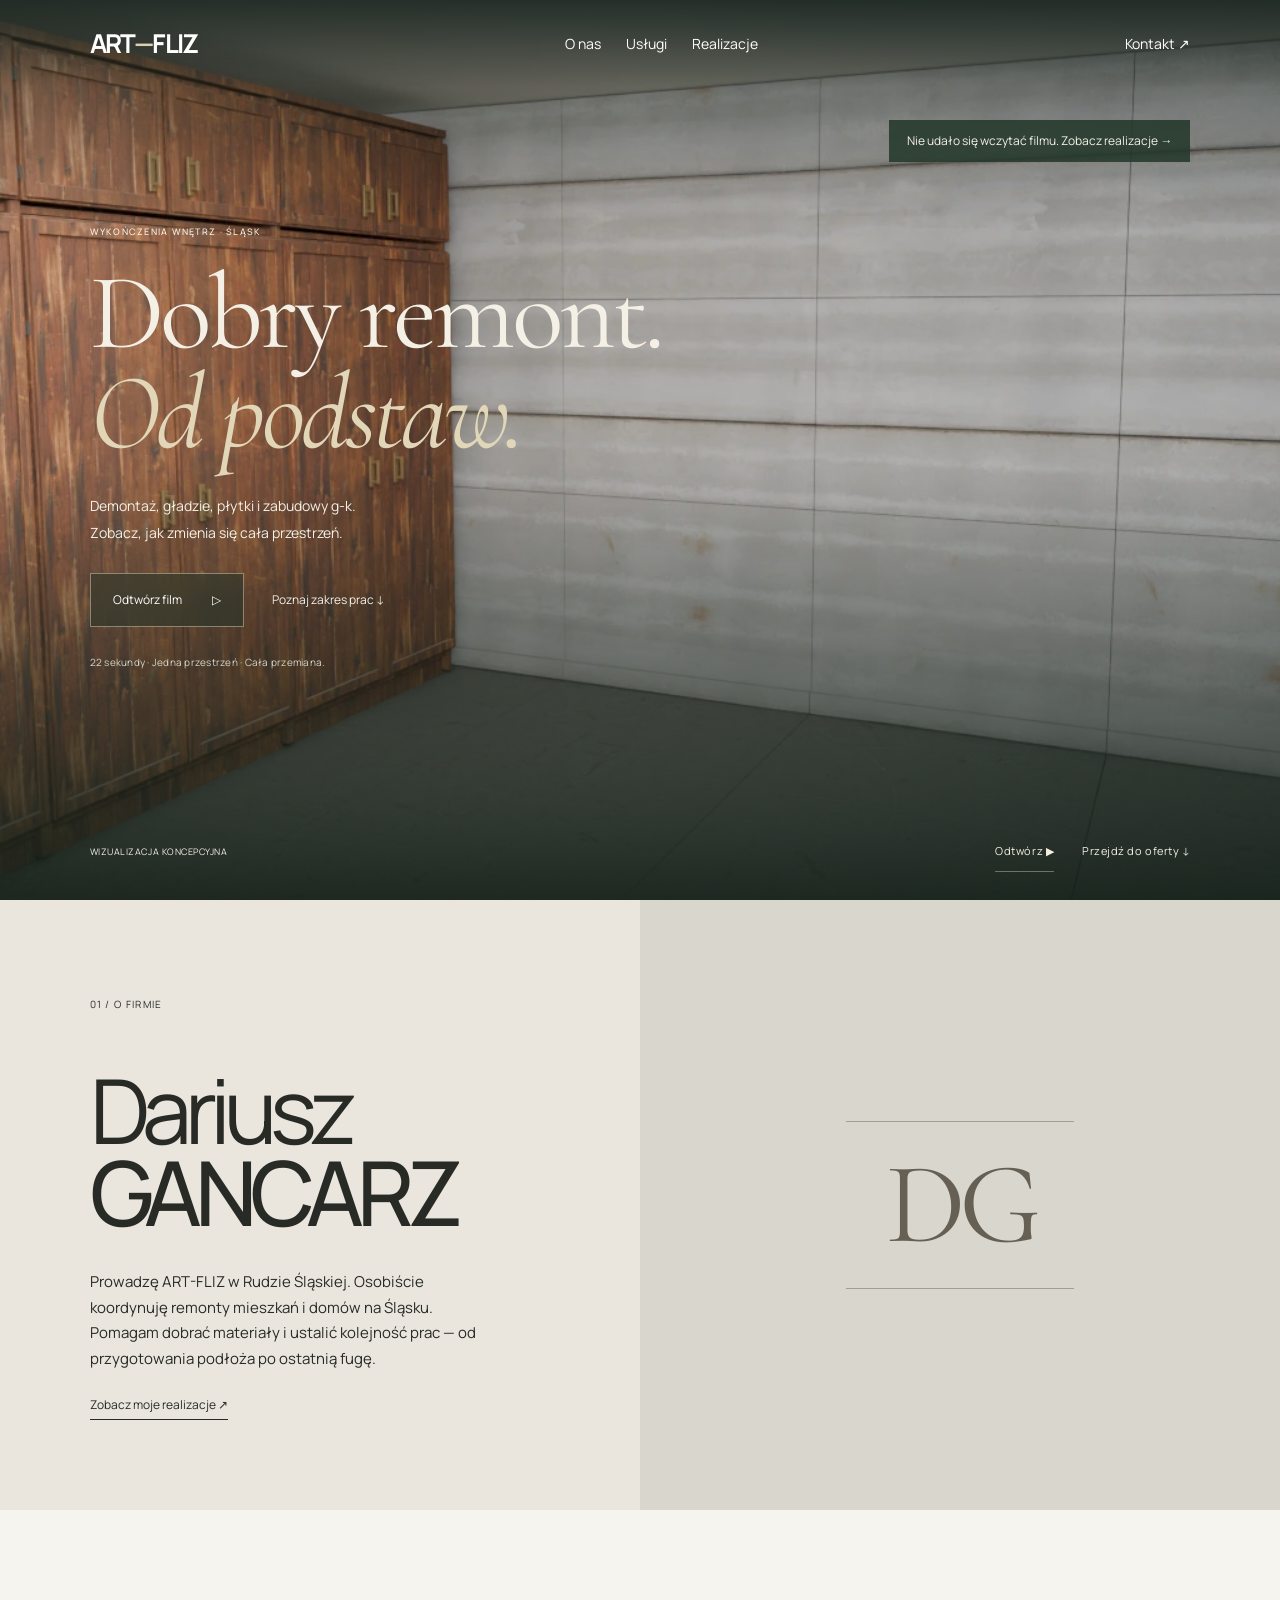
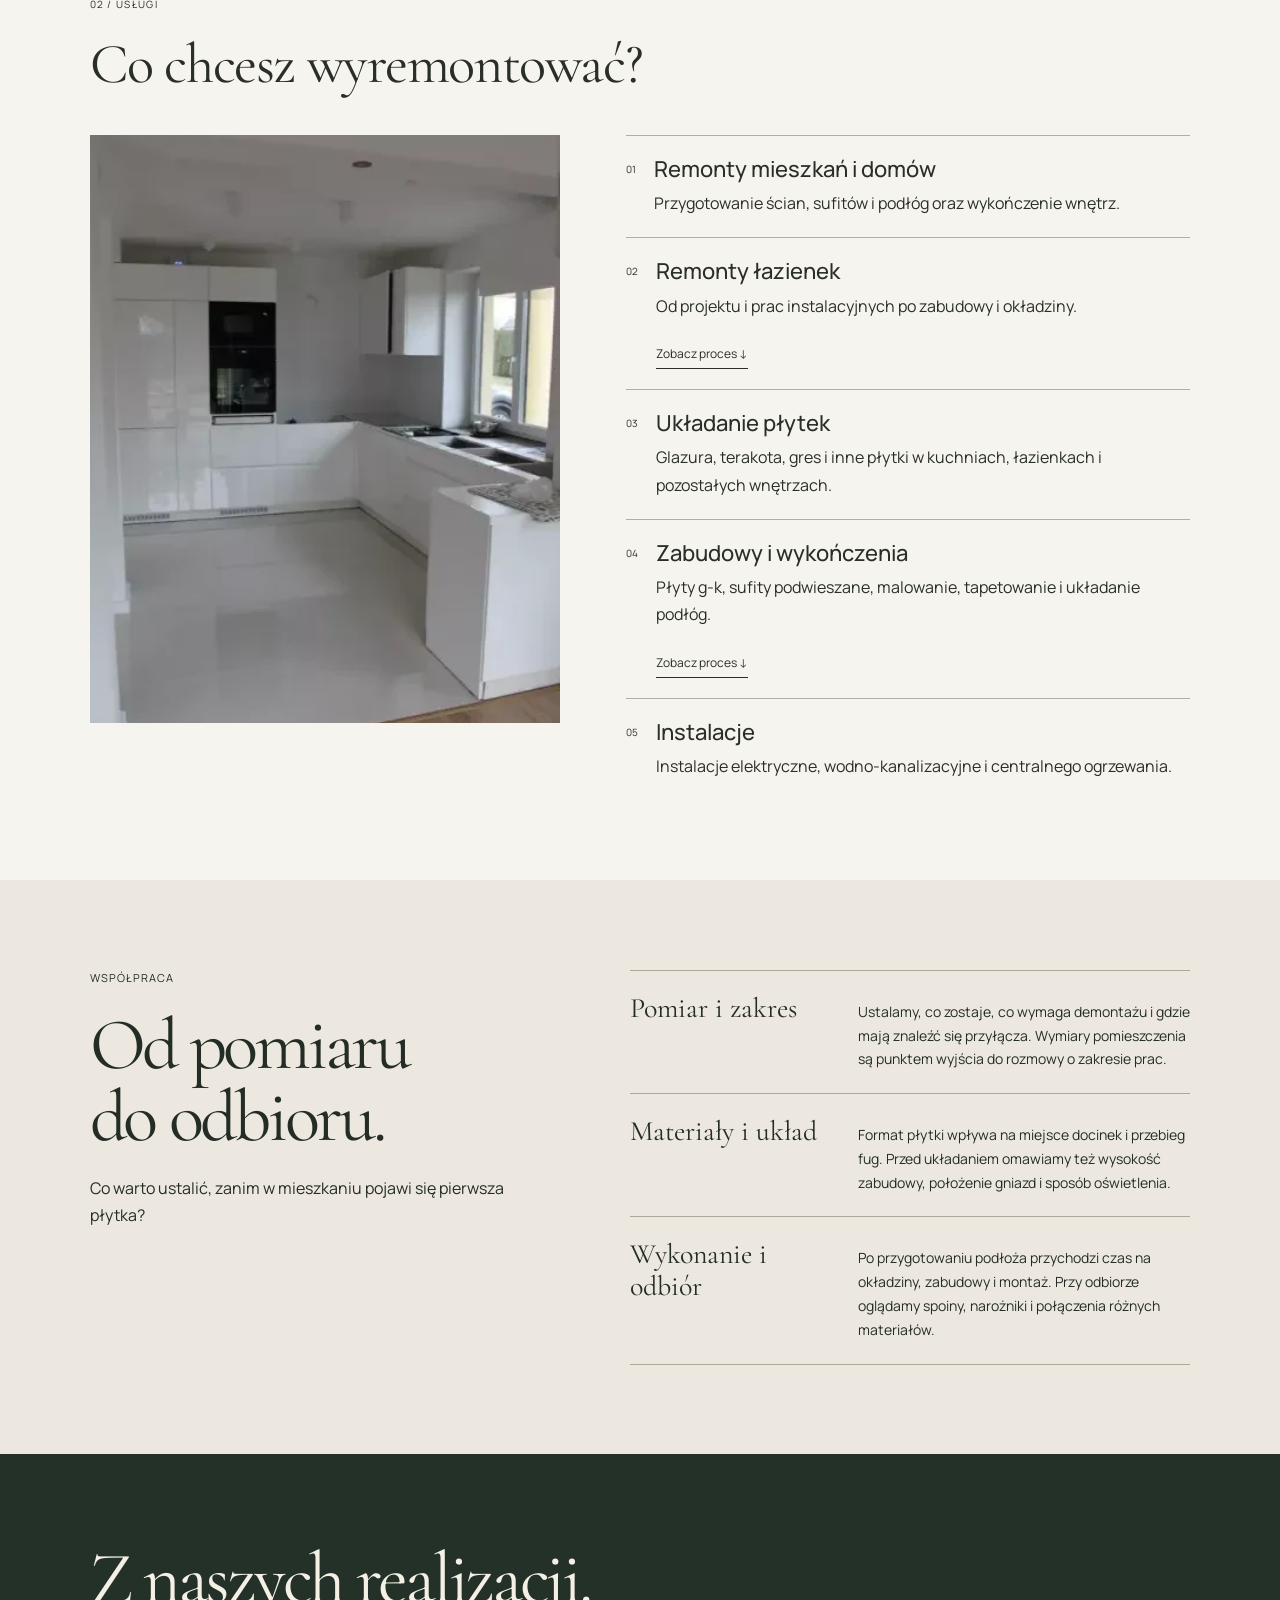
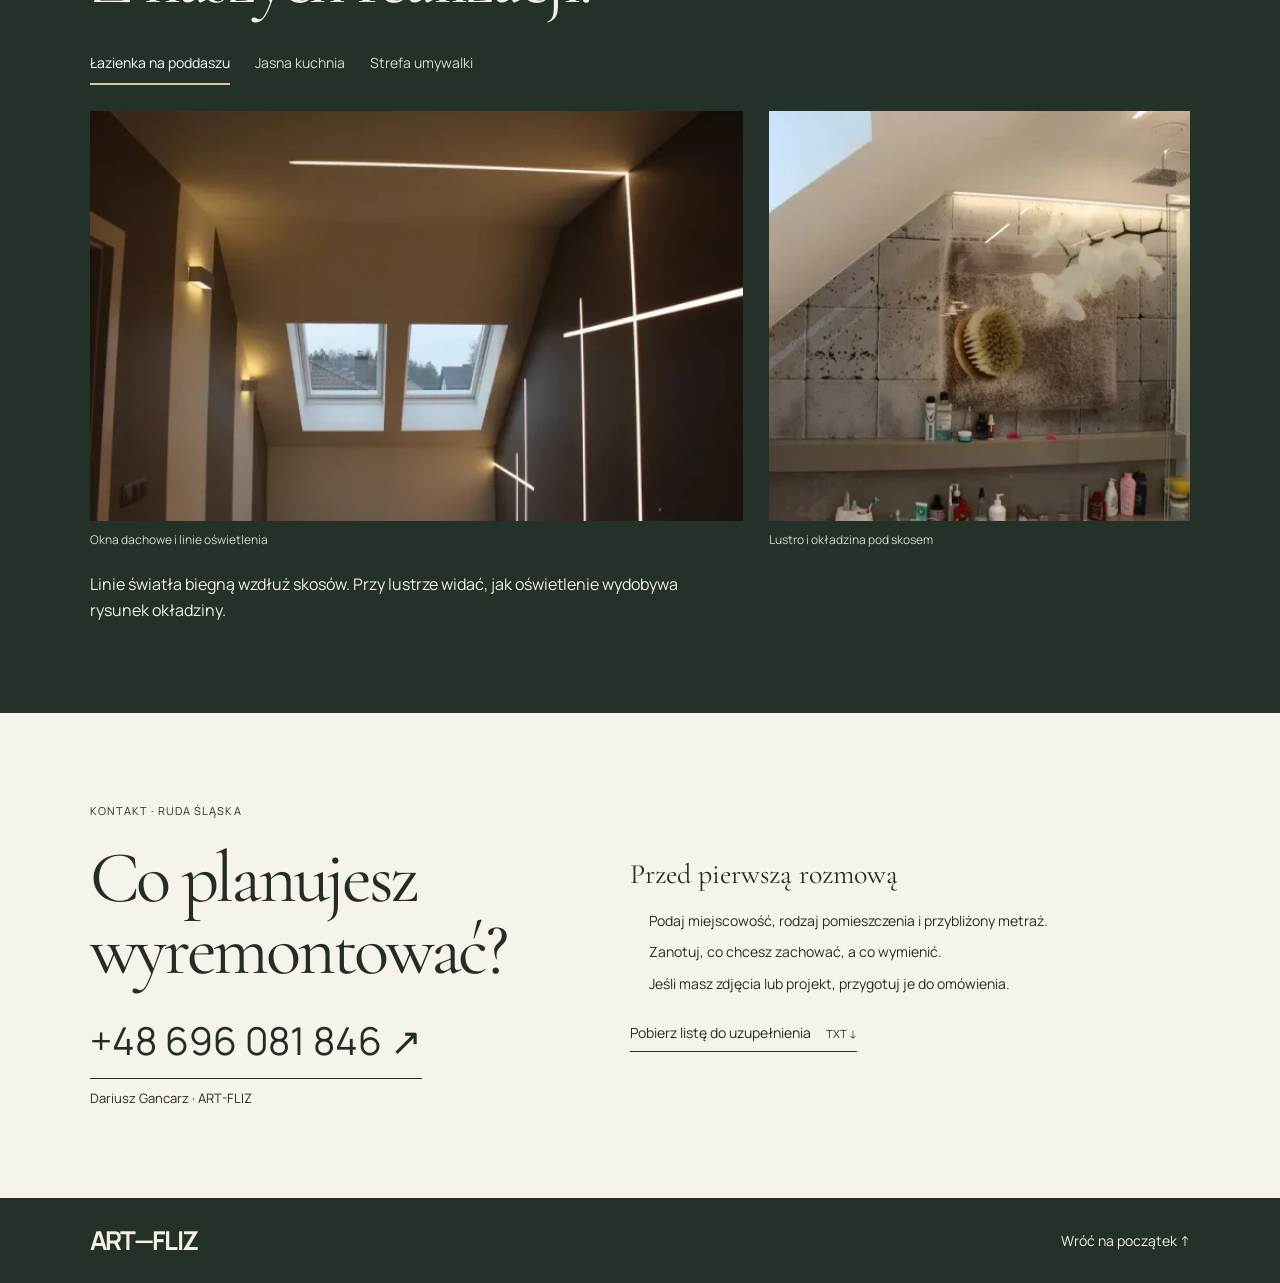
==== commit deec06cf: "Publish ART-FLIZ project gallery and renovation guide" ====
--- a/site/index.html
+++ b/site/index.html
@@ -1,5 +1,5 @@
 <!doctype html>
-<html lang="pl"><head><meta charset="UTF-8"/><meta name="viewport" content="width=device-width, initial-scale=1.0"/><meta name="theme-color" content="#232922"/><meta name="description" content="Wykończenia wnętrz na Śląsku. Zobacz proces metamorfozy salonu: od przygotowania podłoża po zabudowę, materiały i oświetlenie."/><link rel="icon" type="image/svg+xml" href="./favicon.svg"/><title>ART-FLIZ — Wykończenia wnętrz na Śląsku</title>  <script type="module" crossorigin src="./assets/index-D_37W6fW.js"></script>
-  <link rel="stylesheet" crossorigin href="./assets/index-BRjdFqSA.css">
+<html lang="pl"><head><meta charset="UTF-8"/><meta name="viewport" content="width=device-width, initial-scale=1.0"/><meta name="theme-color" content="#232922"/><meta name="description" content="Wykończenia wnętrz na Śląsku. Zobacz proces metamorfozy salonu: od przygotowania podłoża po zabudowę, materiały i oświetlenie."/><link rel="icon" type="image/svg+xml" href="./favicon.svg"/><title>ART-FLIZ — Wykończenia wnętrz na Śląsku</title>  <script type="module" crossorigin src="./assets/index-DxSTTPGW.js"></script>
+  <link rel="stylesheet" crossorigin href="./assets/index-r6VmNd9w.css">
 </head><body><div id="root"></div></body></html>
 
--- a/site/assets/index-r6VmNd9w.css
+++ b/site/assets/index-r6VmNd9w.css
@@ -0,0 +1 @@
+@layer properties{@supports (((-webkit-hyphens:none)) and (not (margin-trim:inline))) or ((-moz-orient:inline) and (not (color:rgb(from red r g b)))){*,:before,:after,::backdrop{--tw-rotate-x:initial;--tw-rotate-y:initial;--tw-rotate-z:initial;--tw-skew-x:initial;--tw-skew-y:initial;--tw-border-style:solid;--tw-shadow:0 0 #0000;--tw-shadow-color:initial;--tw-shadow-alpha:100%;--tw-inset-shadow:0 0 #0000;--tw-inset-shadow-color:initial;--tw-inset-shadow-alpha:100%;--tw-ring-color:initial;--tw-ring-shadow:0 0 #0000;--tw-inset-ring-color:initial;--tw-inset-ring-shadow:0 0 #0000;--tw-ring-inset:initial;--tw-ring-offset-width:0px;--tw-ring-offset-color:#fff;--tw-ring-offset-shadow:0 0 #0000;--tw-blur:initial;--tw-brightness:initial;--tw-contrast:initial;--tw-grayscale:initial;--tw-hue-rotate:initial;--tw-invert:initial;--tw-opacity:initial;--tw-saturate:initial;--tw-sepia:initial;--tw-drop-shadow:initial;--tw-drop-shadow-color:initial;--tw-drop-shadow-alpha:100%;--tw-drop-shadow-size:initial;--tw-outline-style:solid}}}@layer theme{:root,:host{--font-sans:-apple-system, BlinkMacSystemFont, "Segoe UI", Roboto, "Helvetica Neue", "Noto Sans", Arial, sans-serif, "Apple Color Emoji", "Segoe UI Emoji", "Segoe UI Symbol", "Noto Color Emoji";--font-mono:ui-monospace, SFMono-Regular, Menlo, Monaco, Consolas, "Liberation Mono", "Courier New", monospace;--color-black:#000;--color-white:#fff;--spacing:.25rem;--text-xs:.75rem;--text-xs--line-height:calc(1 / .75);--text-sm:.875rem;--text-sm--line-height:calc(1.25 / .875);--text-lg:1.125rem;--text-lg--line-height:calc(1.75 / 1.125);--aspect-video:16 / 9;--default-transition-duration:.15s;--default-transition-timing-function:cubic-bezier(.4, 0, .2, 1);--default-font-family:var(--font-sans);--default-mono-font-family:var(--font-mono)}}@layer base{*,:after,:before,::backdrop{box-sizing:border-box;border:0 solid;margin:0;padding:0}::file-selector-button{box-sizing:border-box;border:0 solid;margin:0;padding:0}html,:host{-webkit-text-size-adjust:100%;tab-size:4;line-height:1.5;font-family:var(--default-font-family,-apple-system, BlinkMacSystemFont, "Segoe UI", Roboto, "Helvetica Neue", "Noto Sans", Arial, sans-serif, "Apple Color Emoji", "Segoe UI Emoji", "Segoe UI Symbol", "Noto Color Emoji");font-feature-settings:var(--default-font-feature-settings,normal);font-variation-settings:var(--default-font-variation-settings,normal);-webkit-tap-highlight-color:transparent}hr{height:0;color:inherit;border-top-width:1px}abbr:where([title]){-webkit-text-decoration:underline dotted;text-decoration:underline dotted}h1,h2,h3,h4,h5,h6{font-size:inherit;font-weight:inherit}a{color:inherit;-webkit-text-decoration:inherit;text-decoration:inherit}b,strong{font-weight:bolder}code,kbd,samp,pre{font-family:var(--default-mono-font-family,ui-monospace, SFMono-Regular, Menlo, Monaco, Consolas, "Liberation Mono", "Courier New", monospace);font-feature-settings:var(--default-mono-font-feature-settings,normal);font-variation-settings:var(--default-mono-font-variation-settings,normal);font-size:1em}small{font-size:80%}sub,sup{vertical-align:baseline;font-size:75%;line-height:0;position:relative}sub{bottom:-.25em}sup{top:-.5em}table{text-indent:0;border-color:inherit;border-collapse:collapse}:-moz-focusring:where(:not(iframe)){outline:auto}progress{vertical-align:baseline}summary{display:list-item}ol,ul,menu{list-style:none}img,svg,video,canvas,audio,iframe,embed,object{vertical-align:middle;display:block}img,video{max-width:100%;height:auto}button,input,select,optgroup,textarea{font:inherit;font-feature-settings:inherit;font-variation-settings:inherit;letter-spacing:inherit;color:inherit;opacity:1;background-color:#0000;border-radius:0}::file-selector-button{font:inherit;font-feature-settings:inherit;font-variation-settings:inherit;letter-spacing:inherit;color:inherit;opacity:1;background-color:#0000;border-radius:0}:where(select:is([multiple],[size])) optgroup{font-weight:bolder}:where(select:is([multiple],[size])) optgroup option{padding-inline-start:20px}::file-selector-button{margin-inline-end:4px}::placeholder{opacity:1}@supports (not ((-webkit-appearance:-apple-pay-button))) or (contain-intrinsic-size:1px){::placeholder{color:currentColor}@supports (color:color-mix(in lab,red,red)){::placeholder{color:color-mix(in oklab,currentcolor 50%,transparent)}}}textarea{resize:vertical}::-webkit-search-decoration{-webkit-appearance:none}::-webkit-date-and-time-value{min-height:1lh;text-align:inherit}::-webkit-datetime-edit{display:inline-flex}::-webkit-datetime-edit-fields-wrapper{padding:0}::-webkit-datetime-edit{padding-block:0}::-webkit-datetime-edit-year-field{padding-block:0}::-webkit-datetime-edit-month-field{padding-block:0}::-webkit-datetime-edit-day-field{padding-block:0}::-webkit-datetime-edit-hour-field{padding-block:0}::-webkit-datetime-edit-minute-field{padding-block:0}::-webkit-datetime-edit-second-field{padding-block:0}::-webkit-datetime-edit-millisecond-field{padding-block:0}::-webkit-datetime-edit-meridiem-field{padding-block:0}::-webkit-calendar-picker-indicator{line-height:1}:-moz-ui-invalid{box-shadow:none}button,input:where([type=button],[type=reset],[type=submit]){appearance:button}::file-selector-button{appearance:button}::-webkit-inner-spin-button{height:auto}::-webkit-outer-spin-button{height:auto}[hidden]:where(:not([hidden=until-found])){display:none!important}}@layer components;@layer utilities{.invisible{visibility:hidden}.visible{visibility:visible}.absolute{position:absolute}.fixed{position:fixed}.static{position:static}.mt-4{margin-top:calc(var(--spacing) * 4)}.mt-6{margin-top:calc(var(--spacing) * 6)}.mr-2{margin-right:calc(var(--spacing) * 2)}.block{display:block}.flex{display:flex}.grid{display:grid}.hidden{display:none}.table{display:table}.aspect-video{aspect-ratio:var(--aspect-video)}.h-auto{height:auto}.w-full{width:100%}.grow{flex-grow:1}.transform{transform:var(--tw-rotate-x,) var(--tw-rotate-y,) var(--tw-rotate-z,) var(--tw-skew-x,) var(--tw-skew-y,)}.cursor-pointer{cursor:pointer}.resize{resize:both}.grid-cols-2{grid-template-columns:repeat(2,minmax(0,1fr))}.flex-wrap{flex-wrap:wrap}.items-baseline{align-items:baseline}.justify-between{justify-content:space-between}.gap-2{gap:calc(var(--spacing) * 2)}.rounded{border-radius:.25rem}.border{border-style:var(--tw-border-style);border-width:1px}.border-\[\#34362f\]{border-color:#34362f}.border-black\/15{border-color:#00000026}@supports (color:color-mix(in lab,red,red)){.border-black\/15{border-color:color-mix(in oklab,var(--color-black) 15%,transparent)}}.bg-\[\#34362f\]{background-color:#34362f}.bg-\[\#d7d4cd\]{background-color:#d7d4cd}.px-4{padding-inline:calc(var(--spacing) * 4)}.py-3{padding-block:calc(var(--spacing) * 3)}.text-left{text-align:left}.text-lg{font-size:var(--text-lg);line-height:var(--tw-leading,var(--text-lg--line-height))}.text-sm{font-size:var(--text-sm);line-height:var(--tw-leading,var(--text-sm--line-height))}.text-xs{font-size:var(--text-xs);line-height:var(--tw-leading,var(--text-xs--line-height))}.text-white{color:var(--color-white)}.opacity-60{opacity:.6}.opacity-65{opacity:.65}.shadow{--tw-shadow:0 1px 3px 0 var(--tw-shadow-color,#0000001a), 0 1px 2px -1px var(--tw-shadow-color,#0000001a);box-shadow:var(--tw-inset-shadow),var(--tw-inset-ring-shadow),var(--tw-ring-offset-shadow),var(--tw-ring-shadow),var(--tw-shadow)}.ring{--tw-ring-shadow:var(--tw-ring-inset,) 0 0 0 calc(1px + var(--tw-ring-offset-width)) var(--tw-ring-color,currentcolor);box-shadow:var(--tw-inset-shadow),var(--tw-inset-ring-shadow),var(--tw-ring-offset-shadow),var(--tw-ring-shadow),var(--tw-shadow)}.blur{--tw-blur:blur(8px);filter:var(--tw-blur,) var(--tw-brightness,) var(--tw-contrast,) var(--tw-grayscale,) var(--tw-hue-rotate,) var(--tw-invert,) var(--tw-saturate,) var(--tw-sepia,) var(--tw-drop-shadow,)}.transition{transition-property:color,background-color,border-color,outline-color,text-decoration-color,fill,stroke,--tw-gradient-from,--tw-gradient-via,--tw-gradient-to,opacity,box-shadow,transform,translate,scale,rotate,filter,-webkit-backdrop-filter,backdrop-filter,display,content-visibility,overlay,pointer-events;transition-timing-function:var(--tw-ease,var(--default-transition-timing-function));transition-duration:var(--tw-duration,var(--default-transition-duration))}.transition-colors{transition-property:color,background-color,border-color,outline-color,text-decoration-color,fill,stroke,--tw-gradient-from,--tw-gradient-via,--tw-gradient-to;transition-timing-function:var(--tw-ease,var(--default-transition-timing-function));transition-duration:var(--tw-duration,var(--default-transition-duration))}@media(hover:hover){.hover\:bg-black\/5:hover{background-color:#0000000d}@supports (color:color-mix(in lab,red,red)){.hover\:bg-black\/5:hover{background-color:color-mix(in oklab,var(--color-black) 5%,transparent)}}}.focus-visible\:outline-2:focus-visible{outline-style:var(--tw-outline-style);outline-width:2px}.focus-visible\:outline-offset-2:focus-visible{outline-offset:2px}.focus-visible\:outline-\[\#78694b\]:focus-visible{outline-color:#78694b}@media(min-width:48rem){.md\:grid-cols-4{grid-template-columns:repeat(4,minmax(0,1fr))}}}:root{color:#2c3027;font-synthesis:none;text-rendering:optimizelegibility;background:#f4f1e9;font-family:Arial,Helvetica,sans-serif}*{box-sizing:border-box}body{min-width:320px;margin:0}a{color:inherit;text-decoration:none}button,input{font:inherit}button{cursor:pointer;color:inherit}button:disabled{cursor:wait}a:focus-visible,button:focus-visible,input:focus-visible{outline-offset:6px;outline:2px solid #ac854a}img{width:100%;height:auto;display:block}p,h1,h2,h3{margin:0}section{scroll-margin-top:0}::selection{color:#20251f;background:#cbb78e}.skip-link{z-index:30;background:#fff;padding:15px;position:fixed;top:-100px;left:16px}.skip-link:focus{top:12px}.eyebrow{letter-spacing:.17em;font-size:10px;font-weight:500;line-height:1.6}.muted{color:#797768}h2{letter-spacing:-.043em;font-family:Georgia,Times New Roman,serif;font-size:clamp(36px,4.4vw,70px);font-weight:400;line-height:1.08}h2 em{color:#858371;font-weight:400}.section-shell{max-width:1520px;margin:auto;padding:115px 7%}.site-header{z-index:5;color:#f8f5ec;justify-content:space-between;align-items:center;gap:30px;width:100%;height:110px;padding:0 5%;display:flex;position:absolute;top:0;left:0}.brand{letter-spacing:.21em;align-items:center;gap:16px;font-size:11px;font-weight:600;line-height:1.5;display:flex}.brand small{letter-spacing:.33em;font-size:8px;font-weight:400;display:block}.brand-symbol{letter-spacing:-.12em;margin-right:8px;font-family:Georgia,serif;font-size:48px;font-weight:400;line-height:1}.site-header nav{gap:32px;font-size:11px;display:flex}.site-header nav a,.site-header nav button{background:0 0;border:0;padding:12px 0}.site-header nav a:hover,.site-header nav button:hover{border-bottom:1px solid #f6f1e3}.header-contact{border-bottom:1px solid #c7c4b780;padding:12px 0;font-size:11px}.header-contact span{margin-left:32px;font-size:16px}.renovation-scroll{background:#252921;height:950svh}.cinema-stage{isolation:isolate;color:#f7f4ec;background:#252921;outline:none;height:100svh;min-height:480px;position:sticky;top:0;overflow:hidden}.renovation-video,.cinema-opening,.cinema-finale{object-fit:cover;object-position:center;width:100%;height:100%;position:absolute;inset:0}.cinema-opening,.cinema-finale{pointer-events:none}.cinema-shade{pointer-events:none;background:linear-gradient(#0000 67%,#141a13ed),linear-gradient(#161d1766,#0000 20%);position:absolute;inset:0}.is-intro .cinema-shade,.is-outro .cinema-shade{background:linear-gradient(90deg,#111a12d6,#111a1260 43%,#0000 78%),linear-gradient(#111a1266,#0000 25%),linear-gradient(#0000 76%,#111a1280)}.cinema-intro{position:absolute;top:21%;left:7%;right:35%}.cinema-intro .eyebrow{font-size:9px}.cinema-intro .eyebrow>span{vertical-align:middle;background:#cccbb8;width:27px;height:1px;margin-right:12px;display:inline-block}.cinema-intro h1{letter-spacing:-.055em;margin:26px 0;font-family:Georgia,Times New Roman,serif;font-size:clamp(68px,7.9vw,126px);font-weight:400;line-height:.94}.cinema-intro h1 em{color:#d3d4b8;font-weight:400}.intro-description{color:#e3e4d6;font-size:14px;line-height:1.9}.film-cta{color:#f6f4e9;background:0 0;border:0;border-bottom:1px solid #e2e2ce;align-items:center;gap:50px;margin-top:24px;padding:17px 0 12px;font-size:12px;display:inline-flex}.film-cta span{font-size:24px;font-weight:300}.film-cta:hover{color:#fff;border-color:#fff}.intro-bottom{letter-spacing:.15em;color:#e1e2d0;justify-content:space-between;align-items:center;gap:24px;font-size:8px;display:flex;position:absolute;bottom:30px;left:7%;right:5%}.intro-bottom b{vertical-align:middle;margin-left:30px;font-size:22px;font-weight:400}.intro-bottom a{letter-spacing:.04em;font-size:9px}.cinema-top{justify-content:space-between;align-items:center;gap:24px;display:flex;position:absolute;top:24px;left:5%;right:5%}.cinema-brand{letter-spacing:-.13em;font:40px/.8 Georgia,serif}.cinema-brand span{color:#cbd0b4}.film-label{letter-spacing:.19em;border-left:1px solid #eec5;margin-right:auto;padding-left:24px;font-size:8px}.scene-modes{gap:20px;display:flex}.scene-modes button{letter-spacing:.04em;color:#e5e5d4;background:0 0;border:0;border-bottom:1px solid #0000;padding:9px 0;font-size:9px}.scene-modes button[aria-pressed=true]{color:#fff;border-color:#f1f1dd}.film-story{pointer-events:none;align-items:flex-end;gap:30px;display:flex;position:absolute;bottom:113px;left:6%;right:6%}.story-number{color:#d7dbbf;white-space:nowrap;padding-bottom:7px;font:48px/1 Georgia,serif}.story-number>span{color:#b1b8a1;font:10px Arial}.story-copy .eyebrow{color:#d0d5bb;margin-bottom:14px;font-size:8px}.story-copy h2{letter-spacing:-.04em;margin-bottom:12px;font-size:clamp(32px,3.5vw,55px)}.story-copy>p:last-child{color:#e0e4d5;font-size:12px;line-height:1.7}.film-skip{white-space:nowrap;pointer-events:auto;border-bottom:1px solid #dadfc37a;margin:0 0 5px auto;padding-bottom:10px;font-size:10px}.film-skip span{margin-left:25px;font-size:18px}.chapter-nav{gap:14px;display:flex;position:absolute;bottom:28px;left:6%;right:6%}.chapter-nav button{text-align:left;color:#c6cdb4;background:0 0;border:0;flex:1;padding:0;font-size:9px}.chapter-nav button[aria-current]{color:#fff}.chapter-track{background:#ecf0dd36;width:100%;height:2px;margin-bottom:15px;display:block}.chapter-track i{background:#e5edcb;height:100%;display:block}.chapter-index{opacity:.55;margin-right:9px;font-size:8px}.chapter-nav button:hover .chapter-track{background:#ecf0dd80}.scene-marker{pointer-events:none;filter:drop-shadow(0 1px 5px #1118);align-items:center;gap:0;display:flex;position:absolute}.scene-marker i{background:#fafbea;border-radius:50%;width:8px;height:8px;box-shadow:0 0 0 5px #ffffff24}.scene-marker:after{content:"";background:#fbfcea99;order:1;width:35px;height:1px}.scene-marker span{letter-spacing:.02em;white-space:nowrap;background:#283021d9;border:1px solid #f0f3da50;order:2;padding:9px 12px;font-size:9px}.reveal-label{justify-content:space-between;align-items:center;gap:20px;display:flex;position:absolute;bottom:10%;left:7%;right:7%}.reveal-label span{font:clamp(22px,3vw,44px)/1.2 Georgia,serif}.reveal-label b{letter-spacing:.2em;font-size:10px;font-weight:400}.cinema-outro{position:absolute;top:31%;left:7%}.cinema-outro h2{margin-top:25px;font-size:clamp(80px,10vw,150px);line-height:.93}.cinema-outro h2 em{color:#d3d4b8}.film-loading{z-index:2;background:#222b1ee6;padding:10px 14px;font-size:10px;position:absolute;top:88px;right:6%}.film-error{height:100%}.film-error img{object-fit:cover;height:100%}.film-error p{z-index:3;background:#20281c;padding:25px;position:absolute;top:45%;left:7%;right:7%}.film-error a{text-decoration:underline}.renovation-player .cinema-stage{position:relative}.is-player .renovation-video{object-fit:contain;z-index:1;height:calc(100% - 320px);inset:95px 0 225px}.is-player .cinema-shade{display:none}.is-player .film-story{bottom:115px}.is-player .story-copy h2{font-size:34px}.static-hero{position:relative}.is-player .cinema-top{top:30px;left:5%}.is-player .cinema-brand{display:none}.is-player .film-label{border:0;padding-left:0}.section-heading{grid-template-columns:.55fr 1.8fr auto;align-items:start;gap:30px;margin-bottom:60px;display:grid}.section-heading .eyebrow{padding-top:12px}.section-heading h2{font-size:clamp(35px,4vw,62px)}.section-heading div>p{color:#777b6c;margin-top:22px;font-size:14px;line-height:1.9}.section-symbol{color:#777b61;font-size:68px;font-weight:300;line-height:1}.comparison-image{aspect-ratio:16/9;background:#ddd8ce;position:relative;overflow:hidden}.comparison-image img{object-fit:cover;width:100%;height:100%;position:absolute;inset:0}.comparison-label{letter-spacing:.17em;color:#30382b;pointer-events:none;background:#f4f1e9e8;padding:10px 16px;font-size:9px;position:absolute;top:24px}.before-label{left:24px}.after-label{right:24px}.comparison-divider{pointer-events:none;background:#f8f6ee;width:1px;position:absolute;top:0;bottom:0;transform:translate(-.5px)}.comparison-divider span{color:#444c3b;background:#f4f2ec;border-radius:50%;place-items:center;width:52px;height:52px;font-size:19px;display:grid;position:absolute;top:50%;left:50%;transform:translate(-50%,-50%);box-shadow:0 2px 20px #0002}.comparison-range{opacity:0;cursor:ew-resize;width:100%;height:100%;margin:0;position:absolute;inset:0}.comparison-image:has(input:focus-visible){outline-offset:5px;outline:3px solid #977c52}.comparison-caption{color:#777b6c;justify-content:space-between;gap:20px;margin-top:17px;font-size:10px;line-height:1.6;display:flex}.comparison-caption label{color:#333c2d}.result-notes{letter-spacing:.12em;color:#808271;border-top:1px solid #d2d2c1;justify-content:space-between;gap:25px;margin-top:35px;padding-top:35px;font-size:8px;display:flex}.detail-section{background:#e7e5da}.details-heading{grid-template-columns:.6fr 1.3fr .8fr;align-items:end;gap:35px;margin-bottom:55px;display:grid}.details-heading .eyebrow{align-self:start;padding-top:10px}.details-heading h2{font-size:clamp(35px,3.6vw,55px)}.details-heading>p:last-child{color:#727968;font-size:14px;line-height:1.9}.detail-grid{grid-template-columns:repeat(3,1fr);gap:30px;display:grid}.material-detail:nth-child(2){padding-top:80px}.material-detail:nth-child(3){padding-top:35px}.detail-shot{background:0 0;border:0;width:100%;padding:0;display:block;position:relative;overflow:hidden}.detail-shot img{aspect-ratio:4/5;object-fit:cover;transition:transform .7s}.detail-shot:hover img{transform:scale(1.04)}.detail-open{color:#383e2c;background:#f2f0e4e6;padding:10px 12px;font-size:9px;position:absolute;bottom:15px;right:15px}.material-caption{gap:25px;margin-top:22px;display:flex}.material-caption>span{color:#8d8b76;padding-top:6px;font-size:9px}.material-caption h3{letter-spacing:-.025em;font:27px/1.2 Georgia,serif}.material-caption p{color:#7c7f6d;margin-top:9px;font-size:12px;line-height:1.7}.services-section{grid-template-columns:1fr 1.4fr;gap:100px;display:grid}.services-intro h2{margin-top:26px;font-size:clamp(42px,4.5vw,67px)}.services-intro>p:not(.eyebrow){color:#7b806d;margin-top:25px;font-size:12px;line-height:1.9}.services-symbol{color:#858b71;margin-top:40px;font-size:80px;line-height:1;display:block}.service-row{text-align:left;background:0 0;border:0;border-top:1px solid #c8ccb9;align-items:flex-start;gap:25px;width:100%;padding:30px 0;display:flex}.service-row:last-child{border-bottom:1px solid #c8ccb9}.service-number{color:#939682;padding-top:6px;font-size:9px;line-height:2}.service-row h3{letter-spacing:-.025em;font:27px/1.25 Georgia,serif}.service-row p{color:#797e6b;max-width:370px;margin-top:12px;font-size:13px;line-height:1.9}.service-action{color:#8d8e7a;margin-top:16px;font-size:9px;display:block}.service-arrow{color:#777e61;margin-left:auto;font-size:24px;line-height:1.5;transition:transform .2s}.service-row:hover .service-arrow{transform:translate(3px,-3px)}.service-row:hover h3{color:#727e55}.contact-section{color:#f0f0df;background:#303a2a}.contact-section .eyebrow{color:#b4bda2;font-size:9px}.contact-layout{justify-content:space-between;align-items:flex-end;gap:40px;margin-top:38px;display:flex}.contact-layout h2{font-size:clamp(42px,6.7vw,100px);line-height:1.04}.contact-layout h2 em{color:#b4bba0}.contact-info{color:#c3c9b1;max-width:280px;padding-bottom:5px;font-size:12px;line-height:1.8}.contact-location{color:#edf0db;margin-bottom:18px;font-size:17px;display:block}.contact-rule{background:#b2bc9570;width:100%;height:1px;margin:25px 0;display:block}.contact-note{color:#a0ac8d;font-size:9px}.site-footer{color:#acb798;background:#222b1e;justify-content:space-between;align-items:center;gap:25px;padding:40px 7%;font-size:10px;display:flex}.footer-brand{color:#e0e5d4;font:22px Georgia,serif}.footer-brand span{color:#9fa98e;margin-top:8px;font:9px Arial;display:block}.site-footer>span{color:#82916f;font:italic 21px Georgia,serif}@media(min-width:1600px){.cinema-intro{top:22%}}@media(max-width:1000px){.section-shell{padding:80px 6%}.section-heading{grid-template-columns:.5fr 1.8fr}.section-symbol{display:none}.details-heading{grid-template-columns:1fr 1fr}.details-heading .eyebrow{grid-column:1/-1}.detail-grid{gap:20px}.material-caption{gap:14px}.material-caption h3{font-size:23px}.services-section{gap:50px}.service-row{gap:15px}.service-row h3{font-size:23px}.site-header{gap:20px;height:90px}.site-header nav{gap:20px}.cinema-intro{top:23%;right:30%}.cinema-intro h1{font-size:88px}.story-number{display:none}.film-story{bottom:108px}.chapter-nav{gap:10px}.chapter-index{display:none}.chapter-nav button{font-size:8px}.story-copy h2{font-size:42px}.story-copy>p:last-child{max-width:490px}.film-skip{font-size:9px}.cinema-outro h2{font-size:110px}.header-contact span{margin-left:15px}}@media(max-width:600px){.site-header{gap:12px;height:85px;padding:0 6%}.brand{gap:9px;font-size:9px}.brand small{font-size:7px}.brand-symbol{margin-right:4px;font-size:39px}.site-header nav{display:none}.header-contact{font-size:10px}.header-contact span{margin-left:12px}.renovation-scroll{height:870svh}.cinema-stage{min-height:480px}.renovation-scroll .renovation-video{object-fit:cover;height:66%;transition:object-position .35s ease-out;top:12%}.cinema-opening{clip-path:none!important}.cinema-stage:not(.is-intro):not(.is-outro) .cinema-shade{background:linear-gradient(#0000 53%,#252921 81%),linear-gradient(#252921 16%,#0000 34%)}.cinema-intro{top:23%;left:7%;right:7%}.cinema-intro h1{margin:25px 0;font-size:clamp(66px,18vw,91px);line-height:.95}.cinema-intro .eyebrow{letter-spacing:.12em;font-size:7px}.cinema-intro .eyebrow>span{width:18px;margin-right:8px}.intro-description{font-size:13px}.film-cta{gap:35px;margin-top:18px;padding-top:12px;font-size:11px}.intro-bottom{letter-spacing:.09em;font-size:7px;bottom:25px;left:7%;right:7%}.intro-bottom b{margin-left:10px;font-size:19px}.intro-bottom a{text-align:right;max-width:120px;font-size:7px;line-height:1.7}.cinema-top{gap:17px;top:27px;left:7%;right:7%}.cinema-brand{font-size:34px}.film-label{display:none}.scene-modes{gap:15px}.scene-modes button{font-size:8px}.film-story{display:block;bottom:115px;left:7%;right:7%}.story-copy .eyebrow{margin-bottom:12px;font-size:7px}.story-copy h2{max-width:320px;margin-bottom:12px;font-size:33px;line-height:1.08}.story-copy>p:last-child{max-width:310px;font-size:12px;line-height:1.7}.film-skip{display:none}.chapter-nav{gap:8px;bottom:40px;left:7%;right:7%}.chapter-name{display:none}.chapter-index{text-align:center;opacity:.65;margin:0;font-size:9px;display:block}.chapter-track{margin-bottom:13px}.chapter-nav button{min-height:44px}.scene-marker span{padding:8px;font-size:8px}.scene-marker:after{width:18px}.scene-marker i{width:5px;height:5px}.cinema-outro{top:28%;left:7%}.cinema-outro .eyebrow{letter-spacing:.11em;font-size:7px}.cinema-outro h2{margin-top:30px;font-size:98px}.reveal-label{display:block;bottom:18%}.reveal-label span{max-width:270px;font-size:30px;display:block}.reveal-label b{margin-top:20px;font-size:8px;display:block}.is-player .cinema-top{top:27px;left:7%}.is-player .renovation-video{height:calc(100% - 330px);inset:75px 0 255px}.is-player .film-story{bottom:107px}.is-player .story-copy h2{font-size:27px}.section-shell{padding:65px 7%}.section-heading{margin-bottom:32px;display:block}.section-heading h2{margin-top:24px;font-size:35px}.section-heading div>p{margin-top:20px;font-size:13px}.eyebrow{font-size:8px}.desktop-break{display:none}.comparison-image{aspect-ratio:4/3;margin-left:-8.14%;margin-right:-8.14%}.comparison-image img{object-position:54% center}.comparison-label{padding:8px 11px;font-size:8px;top:14px}.before-label{left:15px}.after-label{right:15px}.comparison-divider span{width:40px;height:40px}.comparison-caption{gap:20px;font-size:9px}.comparison-caption span{text-align:right;max-width:155px}.result-notes{gap:20px;margin-top:25px;padding-top:23px;font-size:7px;line-height:1.7}.result-notes span:nth-child(2){display:none}.result-notes span:last-child{text-align:right;margin-left:auto}.details-heading{margin-bottom:35px;display:block}.details-heading h2{margin-top:23px;font-size:36px}.details-heading>p:last-child{margin-top:20px;font-size:13px}.detail-grid{grid-template-columns:1fr 1fr;gap:34px 18px}.material-detail:nth-child(2){padding-top:45px}.material-detail:nth-child(3){grid-column:1/-1;grid-template-columns:1fr 1fr;align-items:center;gap:18px;padding-top:0;display:grid}.material-caption{gap:10px;margin-top:15px}.material-caption h3{font-size:22px}.material-caption p{margin-top:7px;font-size:11px;line-height:1.7}.material-caption>span{padding-top:6px;font-size:7px}.material-detail:nth-child(3) .material-caption{margin:0;display:block}.material-detail:nth-child(3) .material-caption>span{margin-bottom:12px;display:block}.detail-open{padding:6px 8px;font-size:7px;line-height:1.5;bottom:7px;right:7px}.services-section{grid-template-columns:1fr;gap:33px}.services-intro h2{margin-top:22px;font-size:45px}.services-intro>p:not(.eyebrow){margin-top:22px;font-size:11px}.services-symbol{display:none}.service-row{gap:18px;padding:25px 0}.service-row h3{font-size:25px;line-height:1.16}.service-row p{font-size:13px}.service-action,.service-number{font-size:8px}.service-arrow{font-size:20px}.contact-section .eyebrow{font-size:7px}.contact-layout{margin-top:27px;display:block}.contact-layout h2{font-size:clamp(39px,12vw,47px)}.contact-info{max-width:none;margin-top:40px;font-size:11px}.contact-location{margin-bottom:12px;font-size:16px}.contact-rule{margin:22px 0}.site-footer{align-items:flex-start;padding:32px 7%;font-size:9px}.footer-brand{font-size:20px}.footer-brand span{font-size:8px}.site-footer>span{display:none}}@media(max-height:650px)and (min-width:601px){.cinema-intro{top:22%}.cinema-intro h1{margin:18px 0;font-size:70px}.intro-description{font-size:13px}.film-cta{margin-top:10px}.intro-bottom{bottom:17px}.film-story{bottom:95px}.story-copy h2{font-size:34px}.chapter-nav{bottom:20px}.cinema-top{top:15px}.cinema-outro{top:25%}.cinema-outro h2{font-size:100px}}@media(max-width:600px)and (max-height:700px){.cinema-intro{top:22%}.cinema-intro h1{margin:20px 0;font-size:59px}.cinema-intro .eyebrow{font-size:6px}.intro-description{font-size:12px}.film-cta{margin-top:12px;padding-top:6px}.intro-bottom{bottom:17px}.film-story{bottom:82px}.story-copy h2{font-size:27px}.story-copy .eyebrow{margin-bottom:10px;font-size:6px}.story-copy>p:last-child{font-size:11px}.chapter-nav{bottom:22px}.scene-marker{display:none}.is-player .renovation-video{height:calc(100% - 302px);inset:72px 0 230px}.is-player .film-story{bottom:84px}.cinema-outro h2{font-size:83px}}@media(prefers-reduced-motion:reduce){*,:before,:after{scroll-behavior:auto!important;transition:none!important}}@property --tw-rotate-x{syntax:"*";inherits:false}@property --tw-rotate-y{syntax:"*";inherits:false}@property --tw-rotate-z{syntax:"*";inherits:false}@property --tw-skew-x{syntax:"*";inherits:false}@property --tw-skew-y{syntax:"*";inherits:false}@property --tw-border-style{syntax:"*";inherits:false;initial-value:solid}@property --tw-shadow{syntax:"*";inherits:false;initial-value:0 0 #0000}@property --tw-shadow-color{syntax:"*";inherits:false}@property --tw-shadow-alpha{syntax:"<percentage>";inherits:false;initial-value:100%}@property --tw-inset-shadow{syntax:"*";inherits:false;initial-value:0 0 #0000}@property --tw-inset-shadow-color{syntax:"*";inherits:false}@property --tw-inset-shadow-alpha{syntax:"<percentage>";inherits:false;initial-value:100%}@property --tw-ring-color{syntax:"*";inherits:false}@property --tw-ring-shadow{syntax:"*";inherits:false;initial-value:0 0 #0000}@property --tw-inset-ring-color{syntax:"*";inherits:false}@property --tw-inset-ring-shadow{syntax:"*";inherits:false;initial-value:0 0 #0000}@property --tw-ring-inset{syntax:"*";inherits:false}@property --tw-ring-offset-width{syntax:"<length>";inherits:false;initial-value:0}@property --tw-ring-offset-color{syntax:"*";inherits:false;initial-value:#fff}@property --tw-ring-offset-shadow{syntax:"*";inherits:false;initial-value:0 0 #0000}@property --tw-blur{syntax:"*";inherits:false}@property --tw-brightness{syntax:"*";inherits:false}@property --tw-contrast{syntax:"*";inherits:false}@property --tw-grayscale{syntax:"*";inherits:false}@property --tw-hue-rotate{syntax:"*";inherits:false}@property --tw-invert{syntax:"*";inherits:false}@property --tw-opacity{syntax:"*";inherits:false}@property --tw-saturate{syntax:"*";inherits:false}@property --tw-sepia{syntax:"*";inherits:false}@property --tw-drop-shadow{syntax:"*";inherits:false}@property --tw-drop-shadow-color{syntax:"*";inherits:false}@property --tw-drop-shadow-alpha{syntax:"<percentage>";inherits:false;initial-value:100%}@property --tw-drop-shadow-size{syntax:"*";inherits:false}@property --tw-outline-style{syntax:"*";inherits:false;initial-value:solid}@font-face{font-family:Cormorant;font-style:italic;font-weight:400;font-display:swap;src:url(../fonts/cormorant-italic-latin-ext.woff2) format("woff2");unicode-range:U+0100-02BA,U+02BD-02C5,U+02C7-02CC,U+02CE-02D7,U+02DD-02FF,U+0304,U+0308,U+0329,U+1D00-1DBF,U+1E00-1E9F,U+1EF2-1EFF,U+2020,U+20A0-20AB,U+20AD-20C0,U+2113,U+2C60-2C7F,U+A720-A7FF}@font-face{font-family:Cormorant;font-style:italic;font-weight:400;font-display:swap;src:url(../fonts/cormorant-italic-latin.woff2) format("woff2");unicode-range:U+0000-00FF,U+0131,U+0152-0153,U+02BB-02BC,U+02C6,U+02DA,U+02DC,U+0304,U+0308,U+0329,U+2000-206F,U+20AC,U+2122,U+2191,U+2193,U+2212,U+2215,U+FEFF,U+FFFD}@font-face{font-family:Cormorant;font-style:normal;font-weight:400;font-display:swap;src:url(../fonts/cormorant-regular-latin-ext.woff2) format("woff2");unicode-range:U+0100-02BA,U+02BD-02C5,U+02C7-02CC,U+02CE-02D7,U+02DD-02FF,U+0304,U+0308,U+0329,U+1D00-1DBF,U+1E00-1E9F,U+1EF2-1EFF,U+2020,U+20A0-20AB,U+20AD-20C0,U+2113,U+2C60-2C7F,U+A720-A7FF}@font-face{font-family:Cormorant;font-style:normal;font-weight:400;font-display:swap;src:url(../fonts/cormorant-regular-latin.woff2) format("woff2");unicode-range:U+0000-00FF,U+0131,U+0152-0153,U+02BB-02BC,U+02C6,U+02DA,U+02DC,U+0304,U+0308,U+0329,U+2000-206F,U+20AC,U+2122,U+2191,U+2193,U+2212,U+2215,U+FEFF,U+FFFD}@font-face{font-family:Manrope;font-style:normal;font-weight:400 700;font-display:swap;src:url(../fonts/manrope-regular-latin-ext.woff2) format("woff2");unicode-range:U+0100-02BA,U+02BD-02C5,U+02C7-02CC,U+02CE-02D7,U+02DD-02FF,U+0304,U+0308,U+0329,U+1D00-1DBF,U+1E00-1E9F,U+1EF2-1EFF,U+2020,U+20A0-20AB,U+20AD-20C0,U+2113,U+2C60-2C7F,U+A720-A7FF}@font-face{font-family:Manrope;font-style:normal;font-weight:400 700;font-display:swap;src:url(../fonts/manrope-regular-latin.woff2) format("woff2");unicode-range:U+0000-00FF,U+0131,U+0152-0153,U+02BB-02BC,U+02C6,U+02DA,U+02DC,U+0304,U+0308,U+0329,U+2000-206F,U+20AC,U+2122,U+2191,U+2193,U+2212,U+2215,U+FEFF,U+FFFD}:root{--ease:cubic-bezier(.22,1,.36,1);font-family:Manrope,Arial,sans-serif;background:#f2efe7}h2,.cinema-intro h1,.material-caption h3,.service-row h3,.footer-brand,.reveal-label span{font-family:Cormorant,Georgia,serif;letter-spacing:-.025em}.eyebrow{text-transform:uppercase;font-size:10px;letter-spacing:.14em}section:focus{outline:none}.site-header nav,.header-contact{font-size:12px}.site-header a,.site-header button{transition:color .25s ease,opacity .25s ease}.site-header nav a:hover,.site-header nav button:hover{border-bottom:0;opacity:.65}.header-contact{display:flex;align-items:center;gap:30px;padding:14px 18px;border:1px solid #ffffff60}.header-contact span{margin:0}.header-contact:hover{background:#ffffff12}.renovation-scroll{height:1150svh}.cinema-intro{top:28%;right:25%;left:7%}.cinema-intro h1{font-size:clamp(80px,9vw,144px);line-height:.88;margin:26px 0 32px;letter-spacing:-.036em}.cinema-intro h1 em{color:#ded7b9}.intro-description{font-size:14px;line-height:1.9;max-width:460px}.intro-actions{display:flex;gap:32px;align-items:flex-end;flex-wrap:wrap}.film-cta{gap:35px;margin-top:25px;padding-bottom:15px;font-size:12px;transition:color .25s ease,border-color .25s ease}.film-cta span,.text-link span,.intro-scope span,.brief-download span{transition:transform .45s var(--ease)}.film-cta:hover span,.text-link:hover span,.intro-scope:hover span{transform:translate(4px,-4px)}.intro-scope{font-size:11px;padding-bottom:19px;color:#e0dfd2;display:flex;align-items:center;gap:18px}.hero-proof{position:absolute;right:5%;bottom:12%;width:215px;display:grid;grid-template-columns:1fr;gap:14px;font-size:12px;line-height:1.7;color:#f0ecdf}.hero-proof-index{font-size:9px;letter-spacing:.16em;color:#cfceb9}.hero-proof a{position:relative;display:block;border-top:1px solid #e1dfc958;padding-top:16px;margin-top:4px}.hero-proof img{width:100%;aspect-ratio:16/9;object-fit:cover;filter:brightness(.82);transition:filter .5s ease}.hero-proof a:hover img{filter:brightness(1)}.hero-proof a>span{display:block;font-size:9px;margin-top:10px}.intro-bottom{bottom:28px;font-size:9px}.intro-bottom b{display:inline-block;animation:scroll-cue 2.8s var(--ease) infinite}.is-intro .cinema-shade{background:linear-gradient(90deg,#141b15db,#141b1585 35%,#141b1515 73%),linear-gradient(180deg,#141b1570,transparent 30%),linear-gradient(0deg,#141b1580,transparent 28%)}.cinema-shade{background:linear-gradient(0deg,#141b15fa,#141b15b0 14%,transparent 39%),linear-gradient(180deg,#141b1580,transparent 22%)}.cinema-top{top:27px}.film-label{font-size:9px}.scene-modes button{font-size:11px}.cinema-offer{align-self:center;font-size:10px;margin-left:12px;padding-left:24px;border-left:1px solid #d2d7be50;color:#f0f0db}.film-story{left:7%;right:7%;bottom:124px;gap:26px;align-items:center}.story-copy{max-width:700px;animation:story-arrive .6s var(--ease) both}.story-copy .eyebrow{font-size:9px;color:#d7d6bb;margin-bottom:12px}.story-copy h2{font-size:clamp(36px,4vw,60px);line-height:1.06;margin-bottom:12px}.story-copy>p:last-child{max-width:580px;font-size:12px;line-height:1.85;color:#e1e1d5}.story-number{align-self:flex-start;margin-top:24px;font-family:Cormorant,Georgia,serif;font-size:54px}.film-skip{font-size:11px;align-self:flex-end}.chapter-nav{left:7%;right:7%;bottom:32px;gap:16px}.chapter-nav button{font-size:10px;min-height:48px}.chapter-track{height:2px;margin-bottom:12px}.chapter-track i{will-change:width}.chapter-name{transition:opacity .3s ease}.chapter-nav button:not([aria-current]) .chapter-name{opacity:.68}.chapter-nav button:hover .chapter-name{opacity:1}.scene-marker span{-webkit-backdrop-filter:blur(12px);backdrop-filter:blur(12px);background:#283021b8;font-size:10px;border-color:#f0f3da35}.scene-marker{animation:marker-arrive .4s ease both}.cinema-outro{top:28%}.cinema-outro h2{font-size:clamp(95px,12vw,175px);line-height:.85}.outro-compare{display:block;margin-top:24px;font-size:11px;color:#dedfcf}.renovation-video{will-change:contents}.is-player .story-copy h2{font-size:36px}.is-player .story-copy>p:last-child{font-size:12px}.offer-bridge{display:grid;grid-template-columns:.65fr 1.8fr .7fr;gap:40px;align-items:start;padding-top:90px;padding-bottom:90px;border-bottom:1px solid #cccbbd}.offer-bridge>.eyebrow{padding-top:12px;max-width:170px}.offer-bridge h2{font-size:clamp(38px,4.2vw,66px)}.offer-bridge p:not(.eyebrow){font-size:14px;line-height:1.9;color:#737764;max-width:535px;margin-top:24px}.offer-index{font-size:10px;display:flex;flex-direction:column;gap:20px;padding-top:18px;color:#82816e}.text-link{display:inline-flex;align-items:center;gap:24px;font-size:11px;margin-top:26px;padding-bottom:12px;border-bottom:1px solid #8c917a;color:#363f2d}.section-heading h2{font-size:clamp(42px,4.8vw,74px)}.section-heading div>p{color:#6b715f;font-size:14px}.result-section{padding-top:100px}.comparison-image{box-shadow:0 22px 65px #252a2012}.comparison-divider span{transition:box-shadow .3s ease,background .3s ease}.comparison-image:hover .comparison-divider span{background:#fff;box-shadow:0 2px 30px #0004}.details-heading h2{font-size:clamp(40px,4.2vw,66px)}.details-heading>p:last-child{font-size:13px}.detail-shot img{transition:transform 1.1s var(--ease),filter .8s ease}.detail-shot:hover img{transform:scale(1.045);filter:brightness(1.025)}.detail-tag{position:absolute;top:19px;left:18px;font-size:8px;letter-spacing:.1em;color:#f6f2e9;background:#323c2bbf;-webkit-backdrop-filter:blur(10px);backdrop-filter:blur(10px);padding:8px 11px}.detail-open{background:#f2f0e4ef;font-size:10px;padding:12px 14px;transition:transform .5s var(--ease)}.detail-shot:hover .detail-open{transform:translateY(-3px)}.material-caption h3{font-size:32px}.material-caption p{font-size:12px;line-height:1.85}.services-intro{position:sticky;top:70px;align-self:start}.services-intro h2{font-size:clamp(48px,5.4vw,82px)}.services-intro>p:not(.eyebrow){font-size:13px;line-height:1.9}.services-intro .scope-note{max-width:310px;font-size:10px!important;color:#83846f!important;padding-top:28px;margin-top:30px!important;border-top:1px solid #d2d3c3}.service-row{padding:32px 0;transition:padding .55s var(--ease),color .3s ease}.service-row:hover{padding-left:10px}.service-row h3{font-size:35px;line-height:1.06}.service-row p{font-size:12px;color:#69715b;line-height:1.85;max-width:410px}.service-tags{display:flex;flex-wrap:wrap;gap:7px;margin-top:18px}.service-tags>span{font-size:9px;border:1px solid #c8ccbb;padding:6px 9px;border-radius:2px;color:#6b755b}.service-action{font-size:10px;color:#566245;margin-top:21px}.service-arrow{transition:transform .55s var(--ease)}.contact-section{background:#2c382b}.contact-layout h2{font-size:clamp(60px,8vw,116px);line-height:.95}.contact-lead{font-size:13px;line-height:1.85;color:#c4cbb8;margin-top:24px}.contact-info{min-width:235px}.contact-location{font-size:15px}.brief-grid{display:grid;grid-template-columns:repeat(3,1fr);gap:50px;margin-top:70px;padding-top:35px;border-top:1px solid #c6ceb32e}.brief-grid span{font-size:10px;color:#aab895}.brief-grid h3{font-size:14px;font-weight:500;margin-top:18px}.brief-grid p{font-size:12px;line-height:1.9;max-width:290px;margin-top:12px;color:#b4c0a7}.brief-download{display:inline-flex;gap:40px;align-items:center;border-bottom:1px solid #b2bea480;padding:14px 0;margin-top:34px;font-size:11px}.brief-download:hover span{transform:translateY(4px)}.site-footer>span{font-family:Cormorant,Georgia,serif;font-size:24px}.will-reveal{opacity:0;transform:translate3d(0,26px,0);transition:opacity .9s var(--ease),transform 1.1s var(--ease)}.will-reveal.is-visible{opacity:1;transform:none}@keyframes story-arrive{0%{opacity:0;transform:translateY(14px)}to{opacity:1;transform:none}}@keyframes marker-arrive{0%{opacity:0}to{opacity:1}}@keyframes scroll-cue{0%,to{transform:translateY(0);opacity:.75}50%{transform:translateY(6px);opacity:1}}@media(max-width:1000px){.cinema-intro{right:20%;top:30%}.cinema-intro h1{font-size:108px}.hero-proof{width:165px;bottom:11%}.hero-proof>span:not(.hero-proof-index){font-size:11px}.film-story{bottom:120px}.story-copy{max-width:620px}.story-copy h2{font-size:46px}.film-skip{display:none}.chapter-nav{gap:10px}.chapter-nav button{font-size:8px}.offer-bridge{grid-template-columns:1fr 2fr;gap:30px}.offer-index{display:none}.services-intro{top:40px}.service-row h3{font-size:29px}.service-tags>span{font-size:8px}.brief-grid{gap:25px}.contact-info{min-width:200px}}@media(max-width:600px){.site-header{height:85px}.header-contact{font-size:10px;padding:10px 12px;gap:18px}.header-contact span{margin:0}.renovation-scroll{height:1100svh}.cinema-intro{left:7%;right:5%;top:29%}.cinema-intro h1{font-size:clamp(61px,17.4vw,93px);line-height:.91;margin:22px 0 25px;letter-spacing:-.04em}.cinema-intro .eyebrow{font-size:8px;letter-spacing:.1em}.cinema-intro .eyebrow>span{width:15px;margin-right:6px}.intro-description{font-size:12px;line-height:1.85}.intro-actions{display:block}.film-cta{font-size:11px;margin-top:21px;gap:35px;padding-bottom:11px}.intro-scope{font-size:10px;padding:0;margin-top:23px;gap:20px}.hero-proof{display:none}.intro-bottom{font-size:7px;bottom:26px}.intro-bottom a{max-width:145px;text-align:right;font-size:8px;line-height:1.7}.intro-bottom b{margin-left:12px;font-size:18px}.renovation-scroll .renovation-video{top:12%;height:54%;object-fit:cover;transition:object-position .45s var(--ease)}.cinema-shade{background:linear-gradient(0deg,#252921 18%,#252921ea 28%,transparent 51%),linear-gradient(180deg,#252921 3%,transparent 26%)}.cinema-top{top:30px}.scene-modes button{font-size:10px}.scene-modes{gap:17px}.cinema-offer{font-size:9px;margin-left:0;padding-left:15px}.cinema-top{gap:16px}.film-story{bottom:116px;left:7%;right:7%}.story-copy .eyebrow{font-size:8px;letter-spacing:.12em;margin-bottom:10px}.story-copy h2{font-size:34px;line-height:1.04;max-width:360px;margin-bottom:12px}.story-copy>p:last-child{font-size:11px;line-height:1.85;max-width:340px}.chapter-nav{bottom:34px;left:7%;right:7%;gap:8px}.chapter-index{font-size:9px}.chapter-track{margin-bottom:15px}.chapter-nav button{min-height:46px}.cinema-outro{top:29%}.cinema-outro h2{font-size:114px;line-height:.83}.outro-compare{font-size:10px;margin-top:25px}.is-player .film-story{bottom:115px}.is-player .story-copy h2{font-size:30px}.is-player .story-copy>p:last-child{font-size:11px}.is-player .renovation-video{inset:75px 0 290px;height:calc(100% - 365px)}.offer-bridge{display:block;padding-top:55px;padding-bottom:55px}.offer-bridge>.eyebrow{max-width:none;padding:0;margin-bottom:24px}.offer-bridge h2{font-size:42px}.offer-bridge p:not(.eyebrow){font-size:12px;margin-top:20px}.text-link{font-size:11px}.section-heading h2{font-size:42px}.section-heading div>p{font-size:12px}.result-section{padding-top:65px}.result-notes{font-size:7px}.details-heading h2{font-size:44px}.details-heading>p:last-child{font-size:12px}.detail-tag{top:9px;left:8px;font-size:6px;padding:6px}.detail-open{font-size:7px;padding:8px}.material-caption h3{font-size:26px}.material-caption p{font-size:10px;line-height:1.85}.material-caption>span{font-size:8px}.services-intro{position:static}.services-intro h2{font-size:58px}.services-intro>p:not(.eyebrow){font-size:12px}.services-intro .scope-note{max-width:none;font-size:10px!important;padding-top:20px;margin-top:22px!important}.service-row{padding:27px 0;gap:16px}.service-row h3{font-size:30px}.service-row p{font-size:12px}.service-row:hover{padding-left:0}.service-tags{gap:6px}.service-tags>span{font-size:8px;padding:5px 7px}.service-action{font-size:9px}.contact-layout h2{font-size:68px}.contact-lead{font-size:12px;margin-top:22px}.contact-location{font-size:14px}.contact-info{margin-top:32px}.contact-section .eyebrow{font-size:8px}.brief-grid{grid-template-columns:1fr;gap:28px;margin-top:36px;padding-top:29px}.brief-grid>div{display:grid;grid-template-columns:25px 1fr;column-gap:14px}.brief-grid span{grid-row:1/3;padding-top:3px}.brief-grid h3{margin:0;font-size:13px}.brief-grid p{grid-column:2;max-width:none;font-size:11px;margin-top:8px}.brief-download{font-size:10px;line-height:1.7;gap:25px;margin-top:25px}}@media(max-height:700px)and (min-width:601px){.cinema-intro{top:25%}.cinema-intro h1{font-size:86px;margin:20px 0}.hero-proof{width:155px;bottom:12%}.hero-proof>span:not(.hero-proof-index){display:none}.intro-description{font-size:12px}.film-cta{margin-top:12px}.film-story{bottom:100px}.story-copy h2{font-size:39px}.story-copy>p:last-child{font-size:11px}.chapter-nav{bottom:20px}.cinema-outro h2{font-size:110px}}@media(max-width:600px)and (max-height:700px){.cinema-intro{top:28%}.cinema-intro h1{font-size:60px;margin:18px 0 20px}.intro-description{font-size:11px}.film-cta{margin-top:12px;font-size:10px}.intro-scope{margin-top:15px;font-size:9px}.intro-bottom{bottom:20px;font-size:6px}.intro-bottom a{font-size:7px;max-width:130px}.renovation-scroll .renovation-video{height:51%}.film-story{bottom:89px}.story-copy h2{font-size:29px;margin-bottom:10px}.story-copy .eyebrow{font-size:7px;margin-bottom:8px}.story-copy>p:last-child{font-size:10px;line-height:1.75}.chapter-nav{bottom:18px}.chapter-index{font-size:8px}.is-player .film-story{bottom:90px}.is-player .story-copy h2{font-size:25px}.is-player .story-copy>p:last-child{font-size:10px}.is-player .renovation-video{inset:65px 0 255px;height:calc(100% - 320px)}.cinema-outro h2{font-size:97px}}@media(prefers-reduced-motion:reduce){*,*:before,*:after{animation:none!important;transition:none!important}.will-reveal{opacity:1;transform:none}}.offer-bridge{padding-top:85px;padding-bottom:85px}.offer-bridge p:not(.eyebrow){font-size:15px;color:#626959}.offer-index{line-height:1.8;gap:7px;font-size:12px;color:#626959}.offer-index a{margin-top:20px;color:#303d2c;border-bottom:1px solid #9caa91;padding-bottom:10px}.scope-section{padding-top:100px;padding-bottom:110px}.scope-heading{display:grid;grid-template-columns:.55fr 1.8fr .8fr;gap:35px;align-items:start;margin-bottom:48px}.scope-heading>.eyebrow{padding-top:10px;max-width:180px}.scope-heading h2{font-size:clamp(38px,4.3vw,65px)}.scope-heading>p:last-child{font-size:14px;color:#626959;line-height:1.85;padding-top:11px}.scope-tabs{display:grid;grid-template-columns:repeat(4,1fr);border-top:1px solid #c2c7b6;margin-bottom:32px}.scope-tabs button{position:relative;display:grid;grid-template-columns:25px 1fr 15px;gap:10px;align-items:start;text-align:left;min-height:103px;padding:22px 18px 19px 12px;border:0;border-bottom:1px solid #c2c7b6;background:transparent;font-size:13px;line-height:1.6;transition:background .3s,color .3s}.scope-tabs button span{font-size:10px;color:#7a836e;padding-top:2px}.scope-tabs button b{font-size:15px;font-weight:400}.scope-tabs button[aria-selected=true]{background:#e5e7dc;border-bottom:2px solid #3d4f36;color:#263b21}.scope-tabs button:hover{background:#e9eadf}.scope-tabs button:focus-visible{z-index:1}.scope-panel{display:grid;grid-template-columns:1.15fr 1fr;min-height:495px;background:#e9e8df}.scope-visual{position:relative;min-height:100%;overflow:hidden;background:#c7c1b4}.scope-visual>img{position:absolute;inset:0;width:100%;height:100%;object-fit:cover;animation:scope-picture .65s var(--ease) both}.scope-visual:after{content:"";position:absolute;inset:0;pointer-events:none;background:linear-gradient(180deg,#1720195e,transparent 27%,transparent 65%,#17201999)}.scope-visual-tag{position:absolute;left:26px;top:26px;z-index:1;display:flex;align-items:center;gap:14px;font-size:8px;letter-spacing:.1em;color:#fcf9f1}.scope-visual-tag i{width:25px;height:1px;background:#e3e5d8}.scope-watch{position:absolute;bottom:28px;left:26px;right:26px;z-index:1;display:flex;justify-content:space-between;align-items:center;padding:15px 0;border:0;border-top:1px solid #f3f5e47a;border-bottom:1px solid #f3f5e47a;background:transparent;color:#fffdf4;font-size:12px;text-align:left}.scope-watch span{font-size:23px;transition:transform .3s var(--ease)}.scope-watch:hover span{transform:translate(3px,-3px)}.scope-copy{padding:42px 44px;animation:story-arrive .4s var(--ease) both}.scope-copy h3{font:400 clamp(31px,3vw,44px)/1.03 Cormorant,Georgia,serif;letter-spacing:-.025em;margin:18px 0}.scope-copy>p:not(.eyebrow){font-size:14px;line-height:1.85;color:#5b6655}.scope-copy ul{list-style:none;margin:24px 0;padding:0;border-top:1px solid #c6ccbb}.scope-copy li{display:flex;gap:13px;align-items:baseline;padding:12px 0;border-bottom:1px solid #c6ccbb;font-size:12px;line-height:1.65}.scope-copy li span{color:#758765;font-size:16px}.scope-copy>p.scope-boundary{font-size:11px;line-height:1.8;color:#636c5c}.solid-link{display:inline-flex;gap:30px;align-items:center;margin-top:25px;padding:15px 18px;background:#35482e;color:#fcfaf2;font-size:12px;line-height:1.6;border:1px solid transparent;transition:background .3s}.solid-link:hover{background:#22341d}.solid-link span{font-size:18px}.result-section{padding-top:0;padding-bottom:100px}.result-notes{font-size:10px;letter-spacing:.04em;line-height:1.8;align-items:center;color:#616951}.result-notes span:nth-child(2){max-width:390px;letter-spacing:0;font-size:11px}.result-notes a{margin-left:auto;border-bottom:1px solid #b4bda5;padding-bottom:6px;text-align:right}.comparison-caption{font-size:12px;color:#626959}.detail-section .section-shell{padding-top:100px;padding-bottom:95px}.details-heading>p:last-child{font-size:14px;color:#626959}.detail-grid{gap:38px}.material-caption p{font-size:14px;line-height:1.8;color:#646d5b}.detail-open{font-size:11px}.detail-tag{font-size:9px}.cooperation{padding-top:105px;padding-bottom:100px}.cooperation-heading{display:grid;grid-template-columns:.55fr 1.7fr .9fr;gap:40px;align-items:start}.cooperation-heading>.eyebrow{padding-top:10px}.cooperation-heading h2{font-size:clamp(40px,4.5vw,67px)}.cooperation-heading>p:last-child{font-size:14px;line-height:1.85;padding-top:11px;color:#626959}.cooperation-grid{display:grid;grid-template-columns:repeat(3,1fr);gap:45px;margin-top:55px}.cooperation-grid article{position:relative;border-top:1px solid #b8c0ad;padding-top:26px}.cooperation-number{font:400 60px/1 Cormorant,Georgia,serif;color:#8d997d}.cooperation-grid h3{font:400 32px/1.1 Cormorant,Georgia,serif;margin:25px 0 15px}.cooperation-grid p{font-size:14px;line-height:1.9;color:#626959;max-width:345px}.cooperation .brief-download{font-size:12px;border-color:#aeb8a0;color:#35482e;margin-top:32px}.contact-project{background:#293b29}.contact-project .section-shell{padding-top:65px;padding-bottom:35px}.contact-heading{display:flex;justify-content:space-between;align-items:center;gap:30px;padding-bottom:25px;border-bottom:1px solid #bdc6b039}.contact-area{display:flex;align-items:center;gap:11px;font-size:12px;color:#dce1d0}.contact-area i{width:5px;height:5px;border-radius:50%;background:#b0bd91}.contact-project-grid{display:grid;grid-template-columns:1.3fr 1fr;gap:80px;align-items:center;padding:65px 0 75px}.contact-project h2{font-size:clamp(57px,6.8vw,100px);line-height:.92}.contact-project h2 em{color:#bbc7a6}.contact-project .contact-lead{font-size:15px;line-height:1.85;margin-top:30px;color:#c9d2be}.contact-actions{min-width:0}.contact-phone,.contact-email{position:relative;display:block;border-bottom:1px solid #bac5a75c;padding:25px 28px 25px 0;overflow-wrap:anywhere}.contact-phone{font:400 clamp(26px,2.8vw,40px)/1.1 Cormorant,Georgia,serif;white-space:nowrap}.contact-email{font-size:15px;line-height:1.7}.contact-actions a>span{display:block;font:9px/1.5 Manrope,Arial,sans-serif;letter-spacing:.12em;color:#b1c19b;margin-bottom:13px}.contact-actions a>b{position:absolute;right:0;top:50%;font:400 23px Manrope,Arial,sans-serif;transition:transform .3s var(--ease)}.contact-actions a:hover b{transform:translate(4px,-4px)}.contact-preparation{font-size:12px;line-height:1.9;color:#b4c3a7;margin-top:25px;max-width:390px}.contact-pending{font-size:14px;padding:25px 0;border-bottom:1px solid #bac5a75c}.contact-bottom{display:flex;justify-content:space-between;gap:25px;border-top:1px solid #bdc6b039;padding-top:27px;font-size:9px;color:#acbd9b;line-height:1.8}.contact-bottom a{white-space:nowrap;color:#edf0df}.production-footer{padding-top:40px;padding-bottom:40px}.production-footer nav{display:flex;gap:28px;font-size:12px}.production-footer>a:last-child{font-size:12px}.production-footer a:hover{color:#fff}@keyframes scope-picture{0%{opacity:.7;transform:scale(1.025)}to{opacity:1;transform:none}}@media(max-width:1000px){.scope-heading,.cooperation-heading{grid-template-columns:1.5fr 1fr;gap:24px}.scope-heading>.eyebrow,.cooperation-heading>.eyebrow{grid-column:1/-1;max-width:none;padding:0}.scope-tabs button{padding:18px 10px;font-size:11px;grid-template-columns:20px 1fr;min-height:95px}.scope-tabs button b{display:none}.scope-panel{grid-template-columns:1fr 1.1fr}.scope-copy{padding:30px}.scope-copy>p:not(.eyebrow){font-size:13px}.scope-copy>p.scope-boundary{font-size:11px}.scope-copy li{font-size:11px}.scope-copy h3{font-size:36px}.scope-visual-tag{left:20px;right:20px;gap:9px;font-size:7px}.scope-watch{left:20px;right:20px;font-size:11px}.cooperation-grid{gap:28px}.cooperation-grid p{font-size:13px}.cooperation-grid h3{font-size:28px}.contact-project-grid{gap:45px}.contact-project h2{font-size:66px}.contact-project .contact-lead{font-size:13px}.contact-phone{font-size:29px}.contact-email{font-size:13px}.contact-preparation{font-size:11px}}@media(max-width:600px){.offer-bridge{padding-top:50px;padding-bottom:45px}.offer-bridge p:not(.eyebrow){font-size:14px}.offer-bridge h2{font-size:39px}.scope-section{padding-top:55px;padding-bottom:60px}.scope-heading{display:block;margin-bottom:30px}.scope-heading>.eyebrow{margin-bottom:22px}.scope-heading h2{font-size:41px}.scope-heading>p:last-child{font-size:14px;margin-top:19px;padding:0}.scope-tabs{grid-template-columns:1fr 1fr;margin-bottom:20px}.scope-tabs button{font-size:12px;min-height:94px;padding:17px 12px;gap:8px}.scope-tabs button span{font-size:9px}.scope-panel{display:block}.scope-visual{min-height:0;aspect-ratio:4/3}.scope-visual>img{object-position:center}.scope-visual-tag{font-size:7px;top:20px}.scope-watch{font-size:12px;bottom:18px;padding:12px 0}.scope-copy{padding:27px 23px 30px}.scope-copy h3{font-size:35px;line-height:1.05}.scope-copy>p:not(.eyebrow){font-size:14px}.scope-copy ul{margin:23px 0}.scope-copy li{font-size:12px;padding:12px 0;gap:11px}.scope-copy>p.scope-boundary{font-size:11px}.solid-link{display:flex;justify-content:space-between;font-size:11px;padding:14px;gap:12px;margin-top:22px}.result-section{padding-top:0;padding-bottom:60px}.section-heading h2{font-size:41px}.section-heading div>p{font-size:14px}.comparison-caption{font-size:10px}.result-notes{font-size:9px;gap:15px;align-items:flex-start}.result-notes span:nth-child(2){display:none}.result-notes a{max-width:180px;font-size:10px;line-height:1.7}.detail-section .section-shell{padding-top:55px;padding-bottom:60px}.details-heading h2{font-size:44px}.details-heading>p:last-child{font-size:14px}.detail-grid{gap:35px 18px}.material-caption p{font-size:12px;line-height:1.8}.material-caption h3{font-size:27px}.material-caption{display:block}.material-caption>span{display:block;margin-bottom:9px}.detail-open{font-size:8px}.detail-tag{font-size:6px}.cooperation{padding-top:60px;padding-bottom:55px}.cooperation-heading{display:block}.cooperation-heading>.eyebrow{margin-bottom:22px}.cooperation-heading h2{font-size:43px}.cooperation-heading>p:last-child{font-size:14px;margin-top:20px;padding:0}.cooperation-grid{display:block;margin-top:32px}.cooperation-grid article{display:grid;grid-template-columns:43px 1fr;gap:0 18px;padding:24px 0}.cooperation-number{grid-row:1/3;font-size:38px}.cooperation-grid h3{margin:0 0 12px;font-size:29px}.cooperation-grid p{font-size:13px;max-width:none}.cooperation .brief-download{font-size:11px;margin-top:0;gap:25px}.contact-project .section-shell{padding-top:35px;padding-bottom:25px}.contact-heading{display:block;padding-bottom:20px}.contact-area{font-size:11px;margin-top:17px}.contact-project-grid{display:block;padding:42px 0 35px}.contact-project h2{font-size:57px}.contact-project .contact-lead{font-size:14px;margin-top:24px}.contact-actions{margin-top:25px}.contact-phone{font-size:36px}.contact-email{font-size:14px}.contact-preparation{font-size:12px;margin-top:22px;max-width:none}.contact-bottom{display:block;padding-top:22px;font-size:7px}.contact-bottom a{display:block;font-size:11px;margin-top:18px}.production-footer{display:grid;grid-template-columns:1fr auto;gap:30px 12px;padding-top:32px;padding-bottom:32px}.production-footer nav{grid-row:2;grid-column:1/-1;gap:25px;font-size:12px}.production-footer>a:last-child{font-size:10px;padding-top:5px}.production-footer .footer-brand{font-size:25px}}@media(max-width:360px){.scope-heading h2,.section-heading h2{font-size:36px}.scope-copy{padding:24px 18px}.scope-copy h3{font-size:31px}.scope-tabs button{font-size:11px;padding:16px 8px;gap:5px}.contact-project h2{font-size:48px}.contact-phone{font-size:31px}.contact-email{font-size:12px}.cooperation-heading h2{font-size:38px}.cooperation-grid{gap:0}.material-caption h3{font-size:24px}}:root{--paper:#f0ede5;--forest:#29352b;--warm:#d7c6a3;background:var(--paper)}body{background:var(--paper)}.site-header{padding-inline:5.5%;height:105px;border-bottom:1px solid #ffffff18}.header-contact{background:#f3efdf0a;border-color:#f3efdf50;-webkit-backdrop-filter:blur(10px);backdrop-filter:blur(10px)}.header-contact:hover{background:#f3efdf20}.cinema-intro{left:7%;top:27%;right:27%}.cinema-intro h1{font-size:clamp(82px,8.6vw,138px);line-height:.91;text-shadow:0 5px 35px #14201918}.cinema-intro h1 em{color:#e3d6b8}.intro-description{font-size:15px;color:#edece4;line-height:1.9}.intro-actions{gap:30px;margin-top:10px}.intro-actions .film-cta{border:1px solid #e3dcc177;background:#e5dfc712;padding:16px 21px;-webkit-backdrop-filter:blur(8px);backdrop-filter:blur(8px);margin-top:16px;min-height:52px}.intro-scope{padding-bottom:17px;font-size:12px}.is-intro .cinema-shade{background:linear-gradient(90deg,#162219d9,#16221979 37%,#16221908 75%),linear-gradient(180deg,#111a1645,transparent 28%),linear-gradient(0deg,#14201777,transparent 24%)}.cinema-before-peek{position:absolute;inset:0;width:100%;height:100%;object-fit:cover;opacity:0;pointer-events:none;transition:opacity .85s cubic-bezier(.22,1,.36,1)}.cinema-before-peek.is-visible{opacity:1}.hero-proof{right:5.5%;bottom:12%;width:228px;gap:13px}.hero-proof-index{font-size:8px;letter-spacing:.15em}.hero-proof>span:nth-child(2){font:400 31px/1.05 Cormorant,Georgia,serif;color:#f3efe3}.hero-compare{border:1px solid #e6e1cd55;background:#1b281dcc;padding:8px;color:#f3efe3;text-align:left;-webkit-backdrop-filter:blur(15px);backdrop-filter:blur(15px)}.hero-compare img{aspect-ratio:16/9;filter:none;transition:filter .3s ease}.hero-compare:hover img{filter:brightness(1.13)}.hero-compare>span{display:flex;justify-content:space-between;align-items:center;gap:10px;padding:12px 5px 5px;font-size:10px;line-height:1.5}.hero-compare b{font-size:16px;font-weight:400}.hero-result{border:0;border-bottom:1px solid #dddcc24a;padding:6px 0 11px;text-align:left;background:none;color:#e6e6d9;display:flex;justify-content:space-between;font-size:10px;min-height:40px}.hero-result:hover{color:#fff}.film-story .story-copy{border-left:1px solid #d3d5bc55;padding-left:25px}.story-number{color:#d9ceb1}.chapter-nav button[aria-current] .chapter-index{opacity:1;color:#e1ca9f}.chapter-track i{background:#ddc598}.scene-marker span{background:#213025db;border-color:#e5d7af55;padding:11px 15px}.intro-bottom{letter-spacing:.13em}.page-dock{position:fixed;z-index:12;top:18px;left:50%;transform:translate(-50%);display:flex;align-items:center;gap:30px;padding:10px 12px 10px 24px;color:#f3f1e5;background:#26372bed;border:1px solid #bfc7ac38;box-shadow:0 12px 40px #17271a24;-webkit-backdrop-filter:blur(18px);backdrop-filter:blur(18px);font-size:12px;white-space:nowrap;animation:dock-in .35s var(--ease)}.page-dock[hidden]{display:none}.page-dock>a{padding-block:10px}.page-dock .dock-brand{font:35px/.8 Cormorant,Georgia,serif;letter-spacing:-.12em;margin-right:10px;padding-right:15px;border-right:1px solid #bbc8ad40}.page-dock>a[aria-current]{color:#e5c68e}.page-dock .dock-contact{background:#e2dac3;color:#273725;padding:12px 17px;margin-left:6px}.dock-contact span{margin-left:20px}#efekt,#uslugi,#materialy,#wspolpraca,#kontakt{scroll-margin-top:92px}@keyframes dock-in{0%{opacity:0;translate:0 -8px}to{opacity:1;translate:0 0}}.offer-bridge{padding-block:80px 72px;border:0;grid-template-columns:.65fr 1.8fr .7fr;background:var(--paper)}.offer-bridge h2{font-size:clamp(40px,4.1vw,64px)}.offer-bridge h2 em{color:#7a836c}.offer-bridge p:not(.eyebrow){font-size:14px;line-height:1.9}.offer-index{border-left:1px solid #b9c1ab;padding-left:24px}.result-section{padding-bottom:100px;background:var(--paper)}.result-section .section-heading{border-top:1px solid #c5cabb;padding-top:42px;margin-bottom:40px}.section-heading h2{font-size:clamp(40px,4.5vw,69px)}.comparison-image{box-shadow:0 25px 80px #303e241a;aspect-ratio:16/8.7}.comparison-label{background:#25352be8;color:#f6f1e5;font-size:10px;padding:12px 20px;-webkit-backdrop-filter:blur(12px);backdrop-filter:blur(12px)}.comparison-divider{background:#faf4df}.comparison-divider span{width:62px;height:62px;color:#29372b;background:#e8e2cf;box-shadow:0 4px 24px #1c2d2540;border:6px solid #ffffff4d}.comparison-caption{margin-top:22px;font-size:12px}.result-notes{margin-top:23px;padding-top:23px}.scope-section{max-width:none;background:#29352b;color:#eeeade;padding:100px max(7%,calc((100vw - 1305px)/2)) 110px}.scope-heading{grid-template-columns:.55fr 1.8fr .8fr;margin-bottom:42px}.scope-heading .muted{color:#b5bea6}.scope-heading h2{font-size:clamp(41px,4.5vw,70px)}.scope-heading h2 em{color:#c2c7ac}.scope-heading>p:last-child{color:#bdc6b3;font-size:14px}.scope-tabs{border-color:#87967b66;margin-bottom:0}.scope-tabs button{border-color:#87967b66;min-height:98px;padding:24px 16px;color:#d0d6c5;font-size:13px}.scope-tabs button span{color:#a8b899}.scope-tabs button[aria-selected=true]{background:#e5dfcc;color:#29382a;border-color:#e5dfcc}.scope-tabs button[aria-selected=true] span{color:#68745c}.scope-tabs button:hover{background:#e5dfcc18;color:#fff}.scope-tabs button[aria-selected=true]:hover{background:#eee8d7;color:#29382a}.scope-panel{background:transparent;grid-template-columns:1.12fr 1fr;min-height:610px;border-bottom:1px solid #87967b66}.scope-visual{margin-top:30px;margin-bottom:30px;min-height:540px}.scope-visual>img{object-position:center}.scope-copy{padding:48px 0 40px 54px}.scope-copy .muted{color:#c0c8b2}.scope-copy h3{font-size:clamp(37px,3.5vw,54px);margin-block:21px}.scope-copy>p:not(.eyebrow){color:#c2cbb6;font-size:14px}.scope-copy ul,.scope-copy li{border-color:#b1be9b40}.scope-copy li{font-size:13px;color:#eceee0;padding-block:14px}.scope-copy li span{color:#b6c798}.scope-copy>p.scope-boundary{color:#aebaa1;font-size:11px}.scope-copy .solid-link{background:#e5dfcc;color:#29382a;margin-top:26px}.scope-copy .solid-link:hover{background:#f2ecd9}.scope-watch{background:#223325a6;-webkit-backdrop-filter:blur(14px);backdrop-filter:blur(14px);padding:16px 18px;border:1px solid #e0e5cb55;left:24px;right:24px;bottom:24px}.atelier{display:grid;grid-template-columns:1.03fr 1fr;background:#e5e1d6;min-height:820px;max-width:1800px;margin:auto;overflow:hidden}.atelier-photo{position:relative;min-height:820px;overflow:hidden;background:#716d5f}.atelier-photo>img{position:absolute;inset:0;width:100%;height:100%;object-fit:cover;opacity:0;transform:scale(1.045);transition:opacity .7s var(--ease),transform 1.5s var(--ease)}.atelier-photo>img.active{opacity:1;transform:scale(1)}.atelier-photo:after{content:"";position:absolute;inset:0;background:linear-gradient(180deg,#17231b50,transparent 22%,transparent 65%,#17231b4a);pointer-events:none}.atelier-photo-label{position:absolute;left:40px;top:38px;z-index:1;font-size:9px;letter-spacing:.15em;color:#f6f0df;display:flex;gap:17px;align-items:center}.atelier-photo-label i{display:block;width:25px;height:1px;background:#f6f0df7a}.atelier-photo-number{position:absolute;bottom:22px;left:38px;font:100px/1 Cormorant,Georgia,serif;color:#f0ead67a;z-index:1}.atelier-content{padding:85px clamp(35px,5vw,90px) 55px;align-self:center}.atelier-content h2{font-size:clamp(46px,4.1vw,67px);margin-top:28px;line-height:1.02}.atelier-content h2 em{color:#7b826b}.atelier-tabs{display:flex;margin-top:40px;border-bottom:1px solid #adb69e;gap:20px}.atelier-tabs button{background:none;border:0;border-bottom:2px solid transparent;padding:14px 0 18px;color:#717b62;font-size:11px;text-align:left;line-height:1.6;flex:1}.atelier-tabs button span{display:block;font-size:9px;margin-bottom:8px;color:#849174}.atelier-tabs button[aria-selected=true]{border-color:#3f5536;color:#2b3e29}.atelier-panel{min-height:285px;animation:story-arrive .5s var(--ease);padding-top:28px}.atelier-panel h3{font:400 35px/1.1 Cormorant,Georgia,serif;margin:0 0 17px}.atelier-panel>p{font-size:14px;line-height:1.85;color:#5a664f;max-width:440px}.atelier-panel>p.atelier-note{font-size:12px;color:#727a67;margin-top:20px}.atelier-panel .text-link{background:transparent;border:0;border-bottom:1px solid #849373;padding:0 0 13px;margin-top:25px;font-size:12px}.atelier-footnote{font-size:9px;color:#78816b;line-height:1.7;border-top:1px solid #bbc1ad;padding-top:20px;margin-top:16px}.cooperation{background:var(--paper);padding-block:95px}.cooperation-grid article{border-top-color:#9fab90}.cooperation-number{color:#849274}.contact-project{position:relative;isolation:isolate;overflow:hidden;background:#253429}.contact-interior{position:absolute;inset:0;width:100%;height:100%;object-fit:cover;object-position:70% 45%;opacity:.16;z-index:-1;-webkit-mask-image:linear-gradient(90deg,transparent,#000 90%);mask-image:linear-gradient(90deg,transparent,#000 90%)}.contact-project h2{font-size:clamp(66px,7vw,108px);line-height:.95}.contact-project h2 em{color:#d6cfb2}.contact-project-grid{padding-block:70px}.contact-heading{border-color:#bdc4a82e}.contact-pending{color:#c9d1be;font-size:13px;line-height:1.8}.production-footer{background:#1c2a21;border-top:1px solid #afbda62a;padding-block:38px}@media(max-width:1000px){.cinema-intro{top:28%;right:20%}.cinema-intro h1{font-size:100px}.hero-proof{width:175px}.hero-proof>span:nth-child(2){font-size:26px}.scope-section{padding:80px 6%}.scope-heading{grid-template-columns:1.5fr 1fr}.scope-panel{min-height:570px}.scope-copy{padding-left:30px}.scope-copy h3{font-size:38px}.scope-visual{min-height:510px}.atelier,.atelier-photo{min-height:730px}.atelier-content{padding:55px 32px}.atelier-content h2{font-size:47px}.atelier-tabs{gap:12px;margin-top:25px}.atelier-tabs button{font-size:10px}.atelier-panel h3{font-size:31px}.atelier-panel>p{font-size:13px}.page-dock{gap:22px}}@media(max-width:600px){.site-header{height:85px;padding-inline:6%}.cinema-intro{left:7%;right:5%;top:27%}.cinema-intro h1{font-size:clamp(60px,17vw,93px);margin-block:24px;line-height:.94}.intro-description{font-size:13px}.intro-actions{margin-top:5px}.intro-actions .film-cta{display:inline-flex;padding:14px 18px;font-size:11px;min-height:48px;margin-top:16px}.intro-scope{font-size:11px;margin-top:21px;padding:0}.hero-proof{display:none}.film-story .story-copy{border:0;padding-left:0}.story-copy>p:last-child{font-size:12px}.intro-bottom{letter-spacing:.05em}.cinema-before-peek{object-position:center}.page-dock{top:10px;max-width:calc(100% - 20px);width:430px;gap:0;justify-content:space-between;padding:8px 10px;font-size:10px}.page-dock .dock-brand{font-size:30px;margin:0;padding-right:10px}.page-dock .dock-contact{padding:11px 10px;margin-left:0;font-size:9px}.dock-contact span{margin-left:6px}.page-dock>a{padding:10px 5px}#efekt,#uslugi,#materialy,#wspolpraca,#kontakt{scroll-margin-top:78px}.offer-bridge{padding:55px 7% 45px}.offer-bridge h2{font-size:40px}.offer-bridge p:not(.eyebrow){font-size:14px}.offer-index{display:none}.result-section{padding-bottom:55px}.result-section .section-heading{padding-top:30px;margin-bottom:30px}.section-heading h2{font-size:40px}.comparison-image{aspect-ratio:4/3}.comparison-divider span{width:49px;height:49px;border-width:4px}.comparison-label{font-size:8px;padding:9px 13px}.comparison-caption{font-size:10px;line-height:1.8}.scope-section{padding:60px 7%}.scope-heading{display:block;margin-bottom:30px}.scope-heading h2{font-size:43px}.scope-tabs{margin-bottom:0}.scope-tabs button{font-size:12px;padding:17px 12px;min-height:92px}.scope-panel{display:block;min-height:0}.scope-visual{aspect-ratio:4/3;min-height:0;margin-block:22px 0}.scope-copy{padding:29px 0 32px}.scope-copy h3{font-size:38px}.scope-copy>p:not(.eyebrow){font-size:14px}.scope-copy li{font-size:12px}.scope-copy>p.scope-boundary{font-size:12px}.scope-watch{left:18px;right:18px;bottom:18px;padding:13px 15px}.atelier{display:flex;flex-direction:column;min-height:0}.atelier-photo{min-height:0;aspect-ratio:1/1.05}.atelier-photo>img{object-position:center 52%}.atelier-photo-label{top:24px;left:7%;font-size:8px}.atelier-photo-number{left:7%;bottom:18px;font-size:74px}.atelier-content{padding:42px 7% 45px;width:100%}.atelier-content h2{font-size:45px;margin-top:20px}.atelier-tabs{gap:18px;margin-top:27px}.atelier-tabs button{font-size:11px;min-height:88px}.atelier-panel{min-height:270px;padding-top:25px}.atelier-panel h3{font-size:33px}.atelier-panel>p{font-size:14px}.atelier-panel>p.atelier-note{font-size:12px}.atelier-panel .text-link{font-size:12px}.atelier-footnote{font-size:10px;margin-top:10px}.cooperation{padding-block:60px}.contact-project h2{font-size:60px}.contact-project-grid{padding-block:42px}.contact-interior{opacity:.1}.contact-project .contact-lead{font-size:14px}.production-footer{padding-block:30px}}@media(max-width:360px){.cinema-intro h1{font-size:58px}.page-dock{font-size:9px;padding-inline:7px}.page-dock .dock-contact{font-size:9px;padding-inline:8px}.dock-contact span{display:none}.atelier-content h2{font-size:40px}.scope-heading h2{font-size:37px}.section-heading h2{font-size:36px}.contact-project h2{font-size:51px}.atelier-tabs{gap:12px}.atelier-tabs button{font-size:10px}}@media(max-height:700px)and (min-width:601px){.cinema-intro{top:24%}.cinema-intro h1{font-size:82px;margin-block:18px}.intro-description{font-size:13px}.hero-proof{bottom:10%;width:160px}.hero-proof>span:nth-child(2){display:none}.intro-actions .film-cta{margin-top:10px;padding:12px 18px;min-height:44px}}@media(max-width:600px)and (max-height:700px){.cinema-intro{top:25%}.cinema-intro h1{font-size:58px;margin:19px 0}.intro-description{font-size:12px}.intro-actions .film-cta{margin-top:12px;padding:11px 16px;min-height:44px}.intro-scope{margin-top:16px;font-size:10px}.story-copy>p:last-child{font-size:10px}}@media(prefers-reduced-motion:reduce){.atelier-photo>img{transform:none}.page-dock,.atelier-panel{animation:none}.cinema-before-peek,.atelier-photo>img{transition:none}}.intro-compare{display:none}@media(max-width:600px){.intro-compare{display:inline-flex;align-items:center;gap:12px;border:0;background:none;color:#ede4c9;padding:12px 0;min-height:44px;font-size:10px;margin-top:6px}.intro-compare span{font-size:18px}.intro-actions .intro-scope{display:flex}}@media(max-width:600px)and (max-height:700px){.intro-compare{margin-top:0;padding-block:7px;min-height:34px;font-size:9px}.intro-actions .intro-scope{margin-top:12px}}@media(max-width:600px){.cinema-intro h1{font-size:clamp(44px,14vw,76px)}}@media(max-width:360px){.cinema-intro h1{font-size:44px}}.atelier-photo{scroll-margin-top:78px}@media(max-width:600px){.page-dock .dock-brand{display:none}}.showreel{background:#202a22;color:#f4f0e6;scroll-margin-top:0}.showreel-stage{position:relative;height:100svh;min-height:620px;isolation:isolate;overflow:hidden}.showreel-opening,.showreel-video,.showreel-bath{position:absolute;inset:0;width:100%;height:100%;object-fit:cover;object-position:50% 50%}.showreel-video{opacity:1;transition:opacity .8s ease}.showreel-video.is-hidden{opacity:0}.showreel-bath{opacity:0;pointer-events:none;transition:opacity 1s cubic-bezier(.22,1,.36,1)}.showreel-bath.is-visible{opacity:1}.showreel-shade{position:absolute;inset:0;pointer-events:none;background:linear-gradient(0deg,#121e17e6,transparent 48%),linear-gradient(180deg,#1420198c,transparent 25%);transition:background .8s}.showreel-intro{position:absolute;left:7%;top:25%;right:28%;opacity:0;visibility:hidden;transform:translateY(-12px);transition:opacity .8s,transform .8s,visibility .8s}.showreel-intro:before{content:"";position:absolute;z-index:-1;inset:-100px -20%;background:radial-gradient(ellipse at 25% 50%,#15251ed9,transparent 70%);pointer-events:none}.showreel-intro h1{font:400 clamp(72px,8.4vw,132px)/.93 Cormorant,Georgia,serif;letter-spacing:-.035em;margin:24px 0 30px}.showreel-intro h1 em,.showreel-end em{color:#e2d6b8;font-weight:400}.showreel-intro>p:not(.eyebrow){font-size:14px;line-height:1.9}.showreel-intro small{display:block;font-size:10px;color:#d4d6c7;margin-top:28px;letter-spacing:.025em}.showreel-intro .eyebrow{font-size:9px}.showreel-intro button,.showreel-end a{border:1px solid #e7ddc077;background:#25342988;color:#fff;padding:17px 22px;-webkit-backdrop-filter:blur(10px);backdrop-filter:blur(10px);font-size:12px;cursor:pointer}.showreel-intro button span{margin-left:28px}.showreel-actions{display:flex;gap:28px;align-items:center;margin-top:26px}.showreel-actions a{font-size:12px}.showreel-intro[aria-hidden=false]{opacity:1;visibility:visible;transform:none}.showreel-caption{position:absolute;bottom:132px;left:7%;right:7%;max-width:670px;animation:showreel-copy .6s ease both;text-shadow:0 2px 20px #10201780}.showreel-caption .eyebrow{font-size:9px;color:#e6d8b9}.showreel-caption h2{font:400 clamp(35px,4.5vw,66px)/1 Cormorant,Georgia,serif;margin:15px 0}.showreel-caption>p:last-child{font-size:13px;line-height:1.8;max-width:530px;color:#eceadd}.showreel-bottom{position:absolute;left:7%;right:7%;bottom:28px;display:flex;align-items:center;justify-content:space-between;gap:20px;font-size:9px;letter-spacing:.06em}.showreel-bottom>div{display:flex;gap:28px;align-items:center}.showreel-bottom button,.showreel-end button{background:none;color:#f4efde;border:0;border-bottom:1px solid #e3ddbd66;padding:12px 0;font-size:11px;cursor:pointer}.showreel-bottom a{font-size:11px}.showreel button:focus-visible,.showreel a:focus-visible{outline:2px solid #e9d6a9;outline-offset:5px}.showreel-chapters{position:absolute;bottom:86px;left:7%;right:7%;display:flex;gap:10px}.showreel-chapters button{flex:1;border:0;background:transparent;padding:15px 0;position:relative;cursor:pointer;min-width:0}.showreel-chapters button:before{content:"";position:absolute;left:0;right:0;top:14px;height:2px;background:#e6e5d344}.showreel-chapters button>span{position:absolute;left:0;top:14px;height:2px;background:#e0cda5}.showreel-chapters button[aria-current]:before{height:4px;top:13px}.showreel-chapters .bath-chapter{flex:2;margin-left:18px}.showreel-end{position:absolute;left:7%;top:30%;right:7%}.showreel-end h2{font:400 clamp(60px,7vw,106px)/.98 Cormorant,Georgia,serif;margin:24px 0 30px}.showreel-end a{display:inline-block;margin-right:28px}.showreel-status{position:absolute;right:7%;top:120px;font-size:12px;background:#24372bdb;padding:12px 18px}.showreel-status button{color:#fff;border:0;background:none;text-decoration:underline}@keyframes showreel-copy{0%{opacity:0;transform:translateY(10px)}to{opacity:1;transform:none}}@media(max-width:600px){.showreel-stage{min-height:720px}.showreel-opening,.showreel-video,.showreel-bath{top:100px;height:43%;object-fit:contain;background:#202a22}.showreel-shade{background:linear-gradient(0deg,#202a22 27%,transparent 60%)}.showreel-intro{left:7%;right:7%;top:55%}.showreel-intro:before{display:none}.showreel-intro h1{font-size:clamp(42px,12vw,66px);margin:14px 0}.showreel-intro .eyebrow{font-size:7px}.showreel-intro>p:not(.eyebrow){font-size:11px;line-height:1.7}.showreel-actions{margin-top:16px;gap:20px}.showreel-intro button{font-size:10px;padding:12px}.showreel-intro button span{margin-left:10px}.showreel-actions a{font-size:9px}.showreel-intro small{margin-top:14px;font-size:8px}.showreel-bottom{bottom:16px;font-size:7px}.showreel-bottom>span{display:none}.showreel-bottom>div{width:100%;justify-content:space-between}.showreel-bottom a,.showreel-bottom button{font-size:10px}.showreel-caption{bottom:115px;left:7%;right:7%}.showreel-caption h2{font-size:38px}.showreel-caption>p:last-child{font-size:11px}.showreel-caption .eyebrow{font-size:8px}.showreel-chapters{bottom:62px;gap:6px}.showreel-chapters .bath-chapter{margin-left:8px}.showreel-end{top:54%}.showreel-end h2{font-size:49px;margin:16px 0}.showreel-end .eyebrow{font-size:7px}.showreel-end a{font-size:10px;padding:12px;margin-right:14px}.showreel-end button{font-size:10px}.showreel-status{top:90px;font-size:9px}}@media(min-width:601px)and (max-height:750px){.showreel-intro{top:24%}.showreel-intro h1{font-size:82px;margin:18px 0}.showreel-intro small{margin-top:15px}.showreel-caption h2{font-size:44px}}@media(prefers-reduced-motion:reduce){.showreel *{animation:none!important;transition:none!important}}.showreel-bath{transform:scale(1.025);transition:opacity 1s cubic-bezier(.22,1,.36,1),transform 2.4s cubic-bezier(.22,1,.36,1)}.showreel-bath.is-visible{transform:scale(1)}.showreel-caption{animation:showreel-copy .85s cubic-bezier(.22,1,.36,1) .2s both}.showreel-caption>p:last-child{animation:showreel-copy .85s cubic-bezier(.22,1,.36,1) .34s both}.showreel-end{animation:showreel-copy 1s cubic-bezier(.22,1,.36,1) .2s both}.showreel-phase-end .showreel-shade{background:linear-gradient(90deg,#0c1911f2,#0c1911db 42%,#0c19114d 78%),linear-gradient(0deg,rgba(12,25,17,.8),transparent 50%)}.showreel-end h2,.showreel-end h2 em{color:#fff9eb;text-shadow:0 2px 18px #0008}.showreel-chapters button>span{transition:width .25s linear}.showreel-end .eyebrow{color:#f1e8d4}.showreel-end a{background:#f4ecda;color:#1d3023;border-color:#f4ecda;-webkit-backdrop-filter:none;backdrop-filter:none}.showreel-end button{color:#fff9eb;border-color:#f1e8d499}@media(max-width:600px){.showreel-phase-end .showreel-shade{background:linear-gradient(0deg,#15271c 0% 46%,#15271c40 66%,#15271c14)}.showreel-end h2{color:#fff9eb}}.showreel-video,.showreel-opening{pointer-events:none}.showreel-video::-webkit-media-controls{display:none!important}.bath-story{padding:110px 5.5%;background:#e5e7dd;color:#28382d;scroll-margin-top:85px}.bath-heading{display:grid;grid-template-columns:1fr 1.5fr;gap:20px 50px;align-items:end;margin-bottom:48px}.bath-heading>.eyebrow{grid-column:1/-1}.bath-heading h2{font:400 clamp(48px,5.3vw,84px)/.98 Cormorant,Georgia,serif;margin:0}.bath-heading h2 em,.bath-detail em{font-weight:400;color:#6d7764}.bath-heading>p:last-child{font-size:14px;line-height:1.9;max-width:380px;justify-self:end}.bath-layout{display:grid;grid-template-columns:minmax(0,1fr) 300px;gap:48px;align-items:center}.bath-view{position:relative;aspect-ratio:4/3;overflow:hidden;background:#d0d3c7}.bath-view img{position:absolute;inset:0;width:100%;height:100%;object-fit:cover;opacity:0;transition:opacity .65s cubic-bezier(.22,1,.36,1)}.bath-view img.active{opacity:1}.bath-image-label{position:absolute;bottom:0;left:0;right:0;padding:35px 22px 18px;background:linear-gradient(transparent,#17281b99);color:#fff;font-size:9px;letter-spacing:.16em;display:flex;justify-content:space-between}.bath-image-label b{font-weight:400}.bath-controls [role=tablist]{display:grid}.bath-controls [role=tab]{display:flex;gap:18px;align-items:center;text-align:left;border:0;border-bottom:1px solid #27392c30;background:transparent;color:#52604f;padding:19px 0;font-size:14px;cursor:pointer}.bath-controls [role=tab] span{font-size:10px;opacity:.6}.bath-controls [role=tab] b{margin-left:auto;font-weight:400;opacity:0}.bath-controls [role=tab][aria-selected=true]{color:#233c2b;border-bottom-color:#233c2b}.bath-controls [aria-selected=true] b{opacity:1}.bath-controls button:focus-visible,.bath-link:focus-visible{outline:2px solid #355e41;outline-offset:5px}.bath-copy{min-height:190px;padding-top:22px}.bath-copy h3{font:400 30px/1.08 Cormorant,Georgia,serif;margin:0 0 12px}.bath-copy p{font-size:12px;line-height:1.9;color:#586153}.bath-link{display:inline-block;padding:15px 0;border-bottom:1px solid #354530;font-size:12px}.bath-detail{display:grid;grid-template-columns:1fr 1fr;gap:10%;align-items:center;margin-top:90px}.bath-detail>div{max-width:410px;padding-left:8%}.bath-detail h3{font:400 clamp(36px,4vw,58px)/1.03 Cormorant,Georgia,serif;margin:24px 0}.bath-detail p:not(.eyebrow){font-size:14px;line-height:1.9;color:#586153}.bath-detail span{display:block;margin-top:30px;font-size:10px;letter-spacing:.08em}.bath-detail img{width:100%;height:auto;display:block}.bath-disclaimer{font-size:10px;line-height:1.8;opacity:.65;margin:32px 0 0;max-width:660px}@media(max-width:850px){.bath-layout{grid-template-columns:1fr;gap:22px}.bath-controls{display:grid;grid-template-columns:1fr 1fr;gap:0 28px}.bath-copy{padding-top:15px}.bath-link{grid-column:2}.bath-heading{gap:20px}.bath-detail{gap:30px}.bath-detail>div{padding:0}}@media(max-width:540px){.bath-story{padding:70px 6%}.bath-heading{display:block;margin-bottom:28px}.bath-heading h2{margin:24px 0}.bath-heading>p:last-child{font-size:12px}.bath-view{margin-inline:-6.8%;aspect-ratio:1.1}.bath-view img{object-position:52% center}.bath-controls{display:block}.bath-copy{min-height:150px}.bath-detail{display:flex;flex-direction:column-reverse;gap:20px;margin-top:50px;align-items:stretch}.bath-detail h3{margin:18px 0}.bath-detail span{margin-top:20px}}@media(prefers-reduced-motion:reduce){.bath-view img{transition:none}}.bath-view img{transform:scale(1.12)}@media(max-width:540px){.bath-view{aspect-ratio:4/3}}.bath-film{position:absolute;inset:0;width:100%;height:100%;object-fit:cover;opacity:0;pointer-events:none}.bath-view.is-playing .bath-film{opacity:1;pointer-events:auto}.bath-view.is-playing img,.bath-view.is-playing .bath-image-label{opacity:0}.bath-play{padding:15px 18px;background:#293b2e;color:#f4efdf;border:0;text-align:left;font-size:12px;margin-bottom:18px;min-height:48px}.bath-controls .bath-play{grid-column:1/-1}.bath-view.is-playing img{transition:none}.planning-section{padding:100px 7%;background:#2a382f;color:#f0ede0;scroll-margin-top:85px}.planning-header{display:grid;grid-template-columns:1.5fr 1fr;align-items:end;gap:22px 60px;margin-bottom:42px}.planning-header>.eyebrow{grid-column:1/-1;color:#bdc6af;font-size:9px}.planning-header h2{font:400 clamp(45px,5.3vw,80px)/.97 Cormorant,Georgia,serif}.planning-header em{color:#c9cfb6;font-weight:400}.planning-header>p:last-child{font-size:13px;line-height:1.9;max-width:390px;justify-self:end}.planning-view{position:relative;aspect-ratio:16/9;background:#c5c9be;overflow:hidden}.planning-view img,.planning-view video{position:absolute;inset:0;width:100%;height:100%;object-fit:cover;opacity:0}.planning-view img{transition:opacity .65s ease}.planning-view img.active{opacity:1}.planning-view video{pointer-events:none}.planning-view.is-playing video{opacity:1;pointer-events:auto}.planning-view.is-playing img{opacity:0}.planning-play{position:absolute;bottom:26px;right:26px;border:1px solid #eee9d777;background:#29382ee8;color:#faf6e8;padding:16px 22px;display:flex;gap:35px;font-size:12px;-webkit-backdrop-filter:blur(10px);backdrop-filter:blur(10px)}.planning-bottom{display:grid;grid-template-columns:1fr 1.15fr;gap:32px 60px;margin-top:30px}.planning-bottom [role=tablist]{display:flex;gap:22px;align-items:start}.planning-bottom [role=tab]{flex:1;text-align:left;border:0;border-top:1px solid #bdc6af55;background:none;color:#b6c0ac;padding:18px 0;font-size:12px}.planning-bottom [role=tab][aria-selected=true]{color:#fff;border-color:#eadbb8}.planning-bottom small{display:block;font-size:9px;margin-bottom:9px}.planning-bottom h3{font:400 30px/1.1 Cormorant,Georgia,serif;margin:0 0 12px}.planning-bottom [role=tabpanel] p{font-size:12px;line-height:1.9;color:#c9cebf}.planning-bottom>a{font-size:12px;border-bottom:1px solid #b6bfaa;padding-bottom:10px;justify-self:start;grid-column:2}.planning-note{font-size:10px;line-height:1.8;color:#aab5a3;margin:32px 0 0;max-width:720px}@media(max-width:600px){.planning-section{padding:65px 6%}.planning-header{display:block;margin-bottom:25px}.planning-header h2{margin:20px 0;font-size:47px}.planning-header>p:last-child{font-size:12px}.planning-view{margin-inline:-6.8%}.planning-play{bottom:12px;right:12px;padding:10px 12px;gap:16px;font-size:10px}.planning-bottom{display:block;margin-top:20px}.planning-bottom [role=tabpanel]{margin-top:25px;min-height:135px}.planning-bottom>a{display:inline-block;margin-top:18px}.planning-bottom [role=tab]{font-size:11px}.planning-note{font-size:9px}}@media(prefers-reduced-motion:reduce){.planning-view img{transition:none}}.af-header{position:absolute;z-index:5;inset:0 0 auto;display:flex;align-items:center;justify-content:space-between;padding:24px 7%;color:#fff;background:linear-gradient(#18231ec9,transparent);font-size:14px}.af-header nav{display:flex;gap:25px}.af-logo{font-size:26px;letter-spacing:-.07em;font-weight:700}.af-logo span{color:#dfceac}.af-about{display:grid;grid-template-columns:1fr 1fr;background:#eae6de;color:#282a26}.af-about>div{padding:clamp(45px,7vw,115px)}.af-about h2{font:400 clamp(56px,7vw,112px)/.92 Manrope,Arial,sans-serif;letter-spacing:-.08em;margin:55px 0 36px}.af-about strong{font-weight:500;text-transform:uppercase}.af-about p,.af-contact p{max-width:410px;font-size:15px;line-height:1.7}.af-about a,.af-services button{display:inline-block;margin-top:25px;border:0;border-bottom:1px solid;background:none;font-size:12px;padding:0 0 5px}.af-about img{width:100%;height:100%;max-height:800px;object-fit:cover}.af-section{padding:80px 7%;background:#f6f4ee;color:#292f28}.af-section>small,.af-about small{font-size:10px;letter-spacing:.13em}.af-section>h2{margin:20px 0 40px}.af-services{display:grid;grid-template-columns:1fr 1.2fr;gap:6%}.af-services>img{aspect-ratio:4/5;object-fit:cover}.af-services article{display:flex;gap:18px;border-top:1px solid #acb1a7;padding:20px 0}.af-services article>div{min-width:0;flex:1}.af-services article>small{font-size:10px;margin-top:6px}.af-services h3{font:500 22px/1.2 Manrope,Arial,sans-serif}.af-services article p{margin-top:8px;line-height:1.7}.af-services .planning-section,.af-services .bath-story{padding:24px 5%;margin-top:15px}.af-services .planning-header,.af-services .bath-heading,.af-services .bath-layout,.af-services .planning-bottom{display:block}.af-gallery{background:#e6e6dc}.af-gallery>div{display:grid;grid-template-columns:repeat(2,1fr);gap:30px}.af-gallery img{aspect-ratio:4/3;object-fit:cover}.af-gallery span{display:block;margin-top:8px;font-size:13px}.af-contact{background:#24342b;color:#f3efe3}.af-contact>a{font-size:clamp(26px,4vw,56px);border-bottom:1px solid}.af-contact p{margin-top:23px}@media(max-width:700px){.af-header{padding:20px 5%;font-size:11px}.af-header nav{gap:10px}.af-logo{font-size:20px}.af-about,.af-services{display:block}.af-about img{aspect-ratio:4/3}.af-services>img{aspect-ratio:2/1;margin-bottom:20px}.af-section{padding:56px 6%}.af-gallery>div{gap:20px;grid-template-columns:1fr}}.af-portrait-placeholder{display:grid;place-items:center;background:#d9d6cd;color:#655f54;min-height:18rem}.af-portrait-placeholder span{font:400 clamp(68px,9vw,144px)/1 Cormorant,Georgia,serif;letter-spacing:-.065em;padding:.22em .35em;border-block:1px solid #a49d90}@media(max-width:700px){.af-portrait-placeholder{min-height:0;aspect-ratio:2/1}}@media(max-width:700px),(hover:none)and (max-height:540px){.af-header{position:absolute;padding:max(17px,env(safe-area-inset-top)) max(5%,env(safe-area-inset-right)) 16px max(5%,env(safe-area-inset-left));background:transparent;color:#fff;text-shadow:0 1px 5px #152019}.showreel-stage{--edge:max(6%,env(safe-area-inset-left));--foot:max(14px,env(safe-area-inset-bottom));position:relative;display:block;height:100vh;height:100svh;min-height:0;overflow:hidden;background:#233129}.showreel-stage :is(.showreel-video,.showreel-opening){position:absolute;inset:0;width:100%;height:100%;object-fit:cover;object-position:52% center;display:block}.showreel-stage .showreel-shade{position:absolute;inset:0;background:linear-gradient(180deg,#0b1912bd,transparent 24%),linear-gradient(0deg,#101e16f7 0%,#101e16d1 20%,#101e1670 41%,transparent 65%)}.showreel-stage .showreel-intro,.showreel-stage .showreel-caption,.showreel-stage .showreel-end{position:absolute;inset:auto var(--edge) calc(var(--foot) + 96px);margin:0;padding:0;text-shadow:0 2px 12px #0d1814aa}.showreel-stage .showreel-intro{bottom:calc(var(--foot) + 24px)}.showreel-intro[aria-hidden=true]{display:none}.showreel-stage .showreel-intro h1,.showreel-stage .showreel-end h2{font-size:clamp(47px,13vw,82px);margin:14px 0;line-height:.94}.showreel-stage .showreel-caption h2{font-size:clamp(34px,9.5vw,56px);margin:10px 0}.showreel-stage .showreel-intro>p:not(.eyebrow),.showreel-stage .showreel-caption>p:last-child{font-size:13px;line-height:1.6;color:#fff;max-width:36ch}.showreel-stage .showreel-actions{margin-top:18px;gap:20px}.showreel-actions button,.showreel-end a{min-height:44px}.showreel-stage .showreel-actions button{color:#19271f;background:#f2ead8;border-color:#f2ead8;text-shadow:none}.showreel-stage .showreel-actions a{font-size:12px}.showreel-stage .showreel-intro small{margin-top:12px;color:#edece4}.showreel-stage .showreel-bottom{inset:auto var(--edge) var(--foot)}.showreel-stage .showreel-bottom>span{display:none}.showreel-bottom>div{width:100%;justify-content:space-between}.showreel-bottom button,.showreel-bottom a{display:inline-flex;align-items:center;min-height:44px;font-size:11px}.showreel-stage .showreel-chapters{inset:auto var(--edge) calc(var(--foot) + 47px)}.showreel-stage:has(.showreel-intro[aria-hidden=false]) :is(.showreel-bottom,.showreel-chapters){display:none}.showreel-phase-end .showreel-shade{background:linear-gradient(0deg,#101e16fa 0%,#101e16dc 33%,transparent 76%),linear-gradient(180deg,#0b1912bd,transparent 24%)}}@media(max-height:540px)and (orientation:landscape)and (hover:none){.showreel-stage .showreel-intro h1,.showreel-stage .showreel-end h2{font-size:38px}.showreel-stage .showreel-intro h1 br,.showreel-stage .showreel-intro small{display:none}.showreel-stage .showreel-intro{bottom:22px}.showreel-stage .showreel-caption h2{font-size:32px}}.af-workflow,.af-projects,.af-consult,.af-foot{padding:clamp(56px,7vw,110px) 7%}.af-workflow,.af-consult{display:grid;grid-template-columns:minmax(0,.95fr) minmax(0,1.15fr);gap:7%;background:#ece8df;color:#232d25}.af-workflow h2,.af-projects h2,.af-consult h2{font:400 clamp(48px,5.7vw,90px)/.98 Cormorant,Georgia,serif;letter-spacing:-.045em}.guide-label{font-size:11px;letter-spacing:.1em;text-transform:uppercase;margin-bottom:24px}.guide-lead,.project-detail{max-width:48ch;font-size:16px;line-height:1.65;margin-top:22px}.af-workflow dl,.af-workflow dd,.project-pair figure{margin:0}.af-workflow dl>div{display:grid;grid-template-columns:1fr 1.6fr;align-items:baseline;gap:20px;padding:22px 0;border-top:1px solid #aaa99b}.af-workflow dl>div:last-child{border-bottom:1px solid #aaa99b}.af-workflow dt,.consult-notes h3{font:500 28px/1.12 Cormorant,Georgia,serif}.af-workflow dd,.consult-notes li{font-size:14px;line-height:1.7}.af-projects,.af-foot{background:#233128;color:#f5f0e5}.project-picker{display:flex;flex-wrap:wrap;gap:4px 25px;margin:26px 0}.project-picker button{font:inherit;font-size:14px;min-height:44px;padding:6px 0;color:#d8dacf;background:none;border:0;border-bottom:2px solid transparent}.project-picker button[aria-pressed=true]{color:#fff;border-color:#dac7a2}.project-pair{display:grid;grid-template-columns:1.55fr 1fr;gap:clamp(12px,2vw,32px)}.project-pair a{display:block}.project-pair img{width:100%;height:clamp(260px,32vw,510px);object-fit:cover}.project-pair figcaption{margin-top:10px;font-size:12px;color:#d6d7ca}.project-detail{max-width:64ch}.af-consult{background:#f6f3ec;align-items:center}.consult-phone,.consult-notes a{display:inline-block;border-bottom:1px solid currentColor;padding:8px 0}.consult-phone{margin:18px 0 10px;font-size:clamp(24px,3vw,44px)}.af-consult p:last-child{font-size:13px}.consult-notes ul{margin:18px 0;padding-left:1.2em;max-width:46ch}.consult-notes li+li{margin-top:8px}.consult-notes a,.af-foot>a:last-child{font-size:14px}.consult-notes small{margin-left:12px}.af-foot{display:flex;align-items:center;justify-content:space-between;padding-block:23px}@media(max-width:800px){.af-workflow,.af-consult{grid-template-columns:1fr;gap:32px}.af-workflow dl>div{grid-template-columns:1fr;gap:8px;padding:18px 0}.af-projects,.af-workflow,.af-consult,.af-foot{padding-inline:6%}.project-picker{gap:0 18px}}@media(max-width:550px){.project-pair{grid-template-columns:1fr}.project-pair img{height:auto;aspect-ratio:4/3}.project-pair figure+figure{display:grid;grid-template-columns:42% 1fr;gap:15px;align-items:center}.project-pair figcaption{margin-top:6px}}
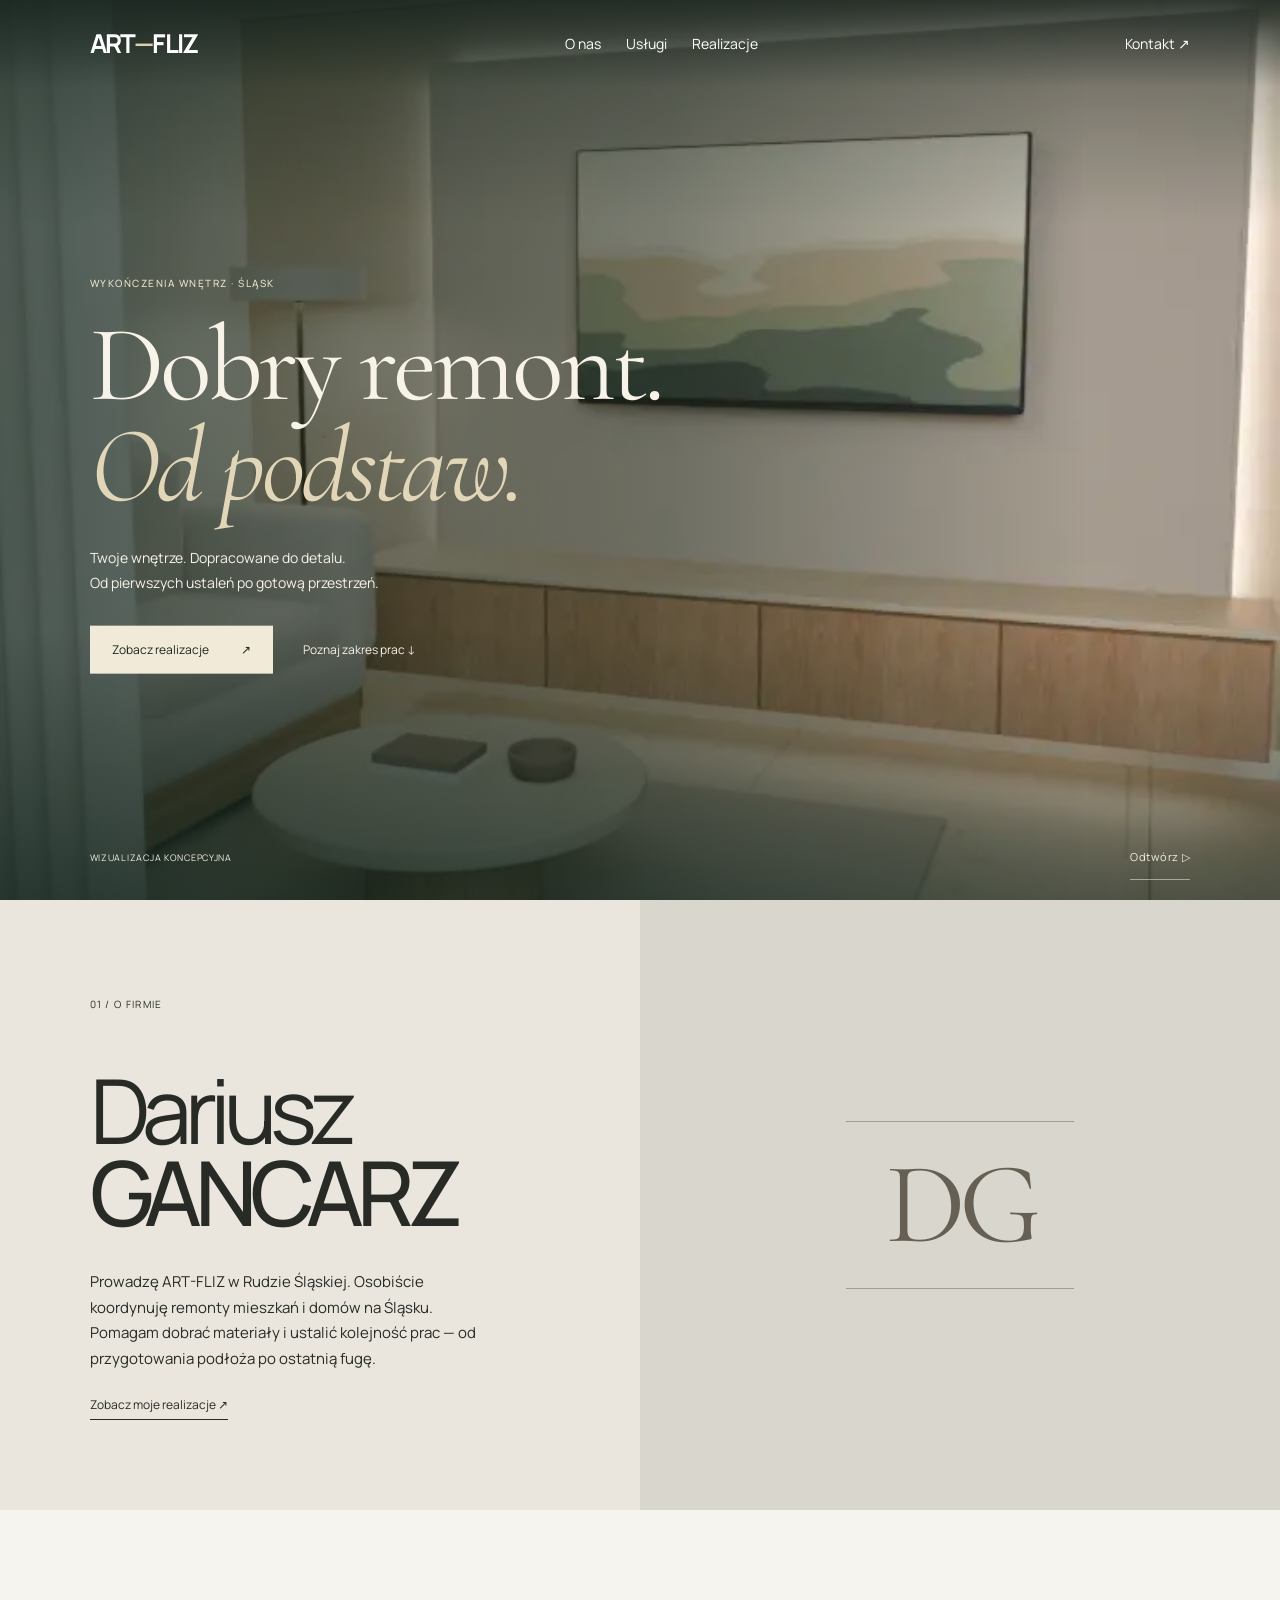
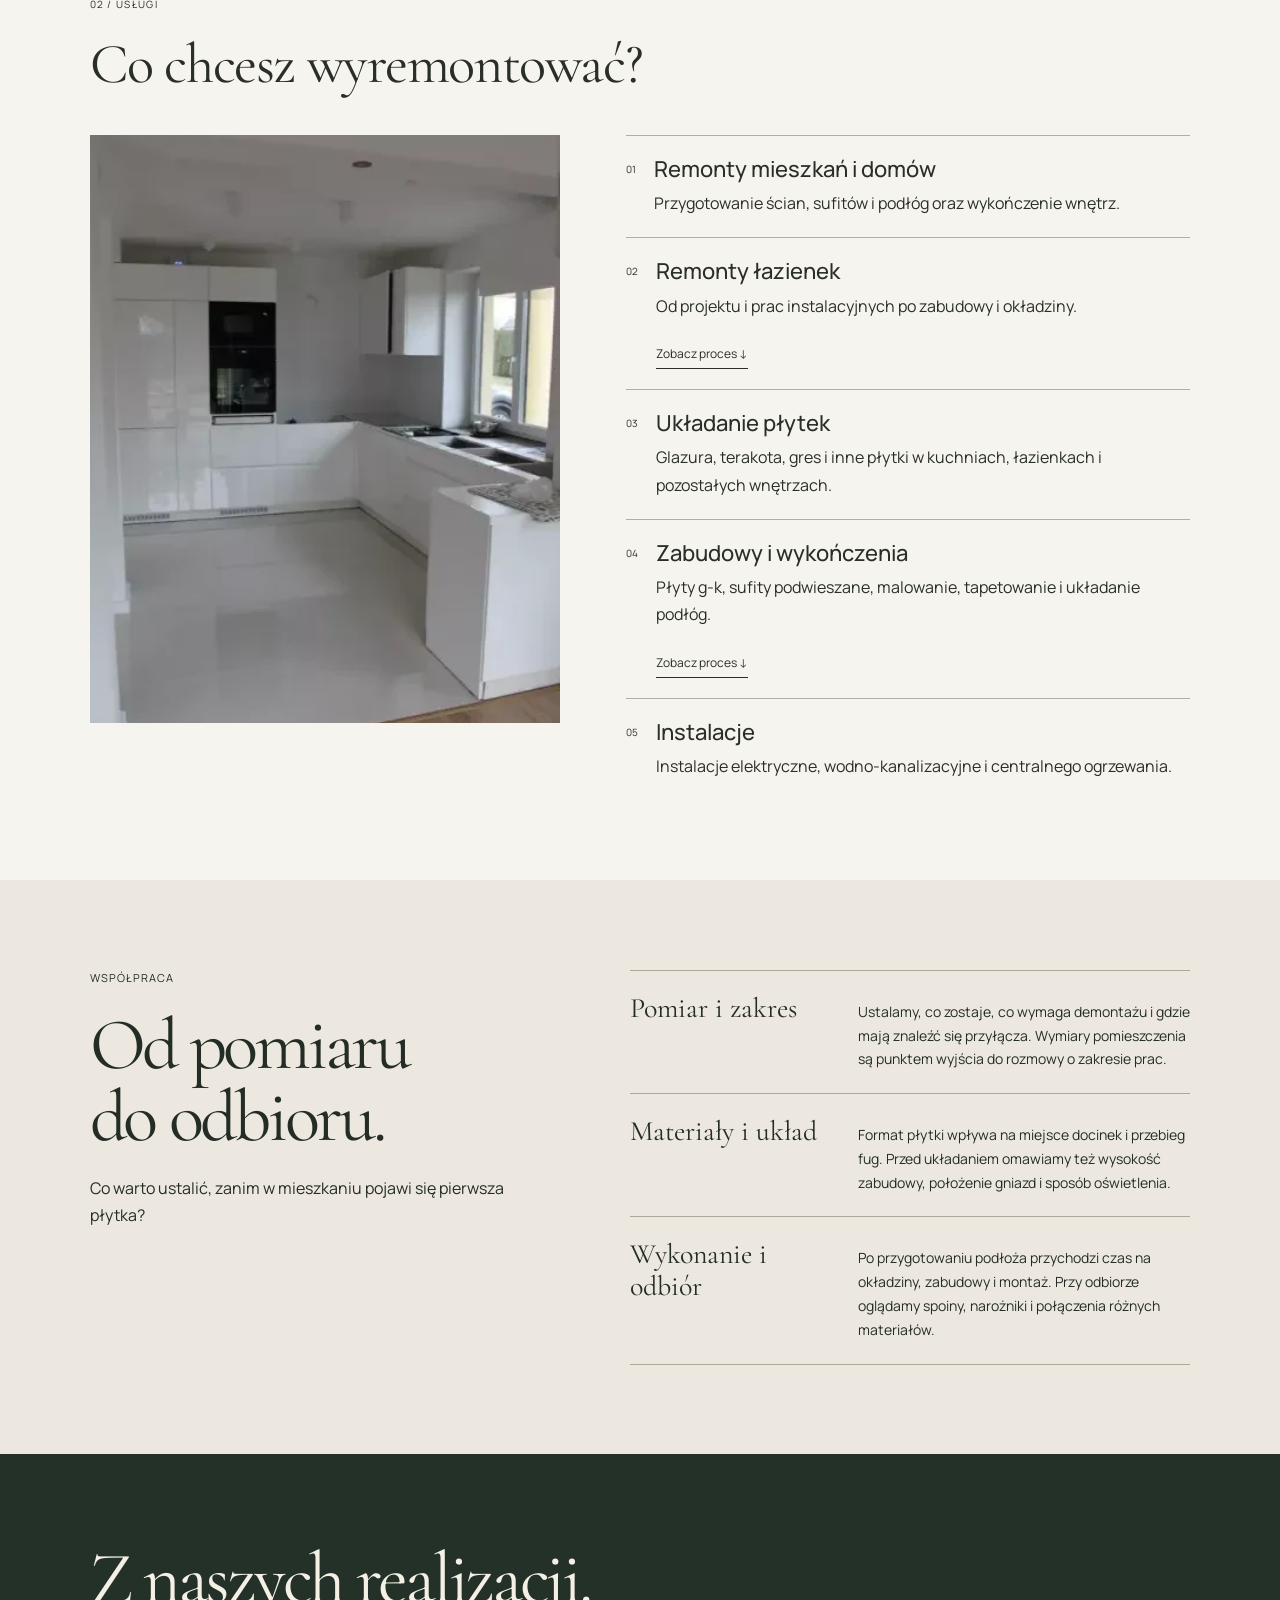
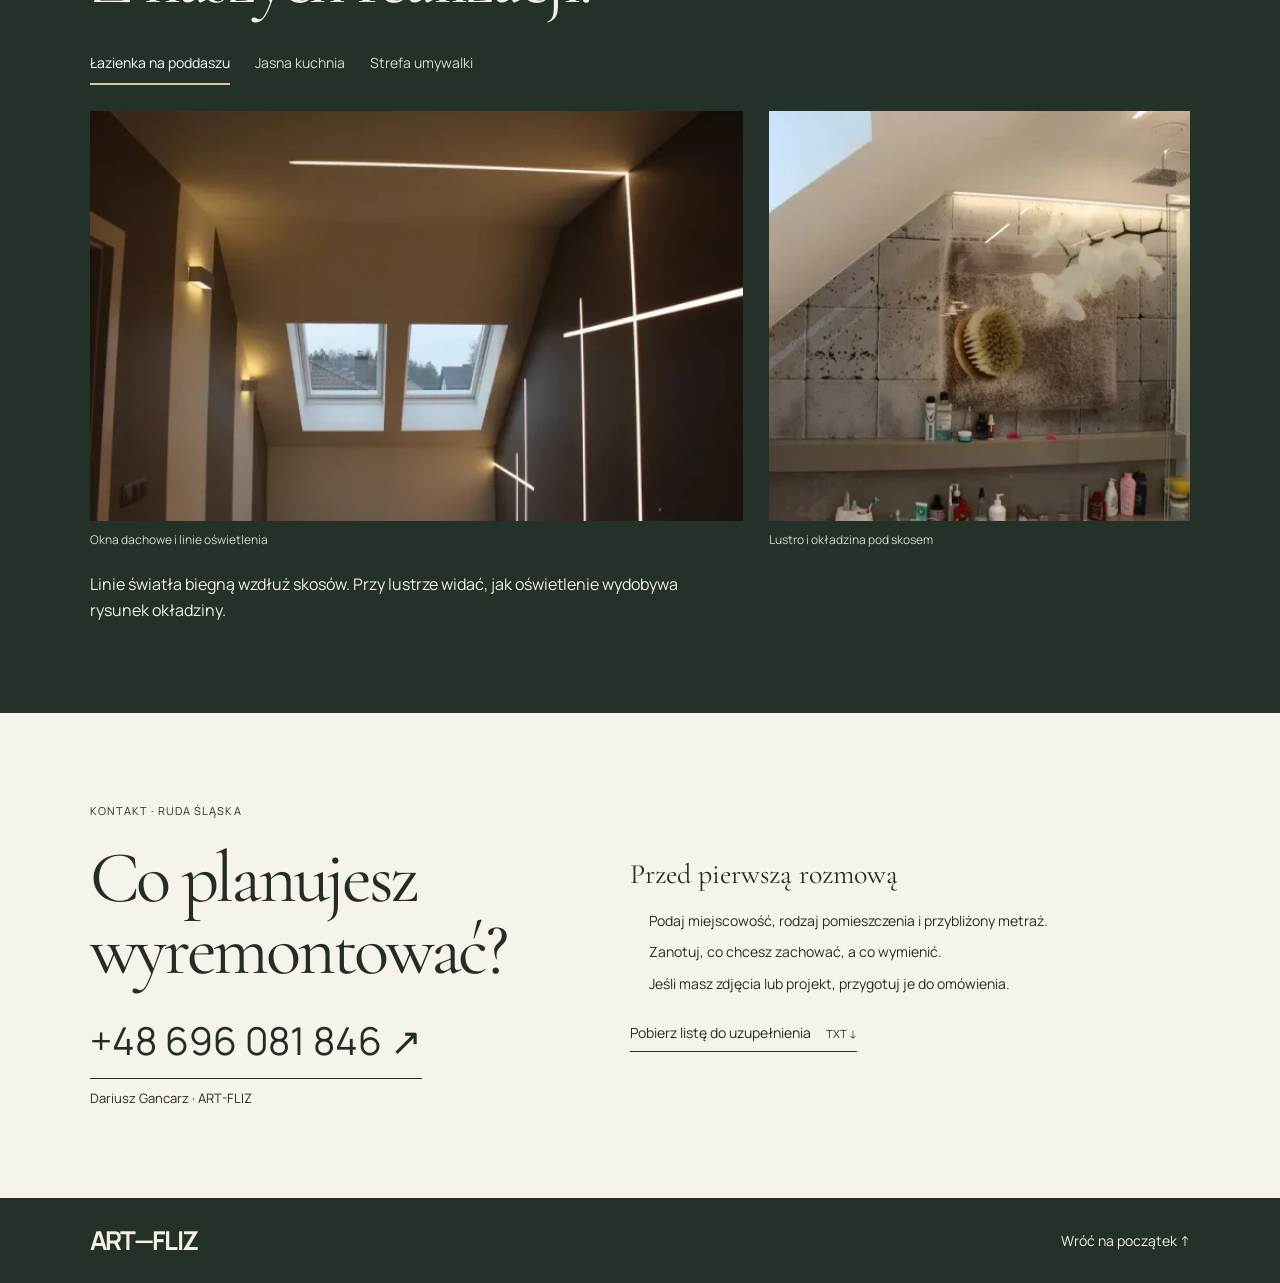
==== commit 00bb5ec6: "Publish portrait and landscape versions of both interior films" ====
--- a/site/index.html
+++ b/site/index.html
@@ -1,5 +1,5 @@
 <!doctype html>
-<html lang="pl"><head><meta charset="UTF-8"/><meta name="viewport" content="width=device-width, initial-scale=1.0"/><meta name="theme-color" content="#232922"/><meta name="description" content="Wykończenia wnętrz na Śląsku. Zobacz proces metamorfozy salonu: od przygotowania podłoża po zabudowę, materiały i oświetlenie."/><link rel="icon" type="image/svg+xml" href="./favicon.svg"/><title>ART-FLIZ — Wykończenia wnętrz na Śląsku</title>  <script type="module" crossorigin src="./assets/index-DxSTTPGW.js"></script>
-  <link rel="stylesheet" crossorigin href="./assets/index-r6VmNd9w.css">
+<html lang="pl"><head><meta charset="UTF-8"/><meta name="viewport" content="width=device-width, initial-scale=1.0"/><meta name="theme-color" content="#232922"/><meta name="description" content="Wykończenia wnętrz na Śląsku. Zobacz proces metamorfozy salonu: od przygotowania podłoża po zabudowę, materiały i oświetlenie."/><link rel="icon" type="image/svg+xml" href="./favicon.svg"/><title>ART-FLIZ — Wykończenia wnętrz na Śląsku</title>  <script type="module" crossorigin src="./assets/index-DcPsHKCc.js"></script>
+  <link rel="stylesheet" crossorigin href="./assets/index-DLa3d9fU.css">
 </head><body><div id="root"></div></body></html>
 
--- a/site/assets/index-DLa3d9fU.css
+++ b/site/assets/index-DLa3d9fU.css
@@ -0,0 +1 @@
+@layer properties{@supports (((-webkit-hyphens:none)) and (not (margin-trim:inline))) or ((-moz-orient:inline) and (not (color:rgb(from red r g b)))){*,:before,:after,::backdrop{--tw-rotate-x:initial;--tw-rotate-y:initial;--tw-rotate-z:initial;--tw-skew-x:initial;--tw-skew-y:initial;--tw-border-style:solid;--tw-shadow:0 0 #0000;--tw-shadow-color:initial;--tw-shadow-alpha:100%;--tw-inset-shadow:0 0 #0000;--tw-inset-shadow-color:initial;--tw-inset-shadow-alpha:100%;--tw-ring-color:initial;--tw-ring-shadow:0 0 #0000;--tw-inset-ring-color:initial;--tw-inset-ring-shadow:0 0 #0000;--tw-ring-inset:initial;--tw-ring-offset-width:0px;--tw-ring-offset-color:#fff;--tw-ring-offset-shadow:0 0 #0000;--tw-blur:initial;--tw-brightness:initial;--tw-contrast:initial;--tw-grayscale:initial;--tw-hue-rotate:initial;--tw-invert:initial;--tw-opacity:initial;--tw-saturate:initial;--tw-sepia:initial;--tw-drop-shadow:initial;--tw-drop-shadow-color:initial;--tw-drop-shadow-alpha:100%;--tw-drop-shadow-size:initial;--tw-outline-style:solid}}}@layer theme{:root,:host{--font-sans:-apple-system, BlinkMacSystemFont, "Segoe UI", Roboto, "Helvetica Neue", "Noto Sans", Arial, sans-serif, "Apple Color Emoji", "Segoe UI Emoji", "Segoe UI Symbol", "Noto Color Emoji";--font-mono:ui-monospace, SFMono-Regular, Menlo, Monaco, Consolas, "Liberation Mono", "Courier New", monospace;--color-black:#000;--color-white:#fff;--spacing:.25rem;--text-xs:.75rem;--text-xs--line-height:calc(1 / .75);--text-sm:.875rem;--text-sm--line-height:calc(1.25 / .875);--text-lg:1.125rem;--text-lg--line-height:calc(1.75 / 1.125);--aspect-video:16 / 9;--default-transition-duration:.15s;--default-transition-timing-function:cubic-bezier(.4, 0, .2, 1);--default-font-family:var(--font-sans);--default-mono-font-family:var(--font-mono)}}@layer base{*,:after,:before,::backdrop{box-sizing:border-box;border:0 solid;margin:0;padding:0}::file-selector-button{box-sizing:border-box;border:0 solid;margin:0;padding:0}html,:host{-webkit-text-size-adjust:100%;tab-size:4;line-height:1.5;font-family:var(--default-font-family,-apple-system, BlinkMacSystemFont, "Segoe UI", Roboto, "Helvetica Neue", "Noto Sans", Arial, sans-serif, "Apple Color Emoji", "Segoe UI Emoji", "Segoe UI Symbol", "Noto Color Emoji");font-feature-settings:var(--default-font-feature-settings,normal);font-variation-settings:var(--default-font-variation-settings,normal);-webkit-tap-highlight-color:transparent}hr{height:0;color:inherit;border-top-width:1px}abbr:where([title]){-webkit-text-decoration:underline dotted;text-decoration:underline dotted}h1,h2,h3,h4,h5,h6{font-size:inherit;font-weight:inherit}a{color:inherit;-webkit-text-decoration:inherit;text-decoration:inherit}b,strong{font-weight:bolder}code,kbd,samp,pre{font-family:var(--default-mono-font-family,ui-monospace, SFMono-Regular, Menlo, Monaco, Consolas, "Liberation Mono", "Courier New", monospace);font-feature-settings:var(--default-mono-font-feature-settings,normal);font-variation-settings:var(--default-mono-font-variation-settings,normal);font-size:1em}small{font-size:80%}sub,sup{vertical-align:baseline;font-size:75%;line-height:0;position:relative}sub{bottom:-.25em}sup{top:-.5em}table{text-indent:0;border-color:inherit;border-collapse:collapse}:-moz-focusring:where(:not(iframe)){outline:auto}progress{vertical-align:baseline}summary{display:list-item}ol,ul,menu{list-style:none}img,svg,video,canvas,audio,iframe,embed,object{vertical-align:middle;display:block}img,video{max-width:100%;height:auto}button,input,select,optgroup,textarea{font:inherit;font-feature-settings:inherit;font-variation-settings:inherit;letter-spacing:inherit;color:inherit;opacity:1;background-color:#0000;border-radius:0}::file-selector-button{font:inherit;font-feature-settings:inherit;font-variation-settings:inherit;letter-spacing:inherit;color:inherit;opacity:1;background-color:#0000;border-radius:0}:where(select:is([multiple],[size])) optgroup{font-weight:bolder}:where(select:is([multiple],[size])) optgroup option{padding-inline-start:20px}::file-selector-button{margin-inline-end:4px}::placeholder{opacity:1}@supports (not ((-webkit-appearance:-apple-pay-button))) or (contain-intrinsic-size:1px){::placeholder{color:currentColor}@supports (color:color-mix(in lab,red,red)){::placeholder{color:color-mix(in oklab,currentcolor 50%,transparent)}}}textarea{resize:vertical}::-webkit-search-decoration{-webkit-appearance:none}::-webkit-date-and-time-value{min-height:1lh;text-align:inherit}::-webkit-datetime-edit{display:inline-flex}::-webkit-datetime-edit-fields-wrapper{padding:0}::-webkit-datetime-edit{padding-block:0}::-webkit-datetime-edit-year-field{padding-block:0}::-webkit-datetime-edit-month-field{padding-block:0}::-webkit-datetime-edit-day-field{padding-block:0}::-webkit-datetime-edit-hour-field{padding-block:0}::-webkit-datetime-edit-minute-field{padding-block:0}::-webkit-datetime-edit-second-field{padding-block:0}::-webkit-datetime-edit-millisecond-field{padding-block:0}::-webkit-datetime-edit-meridiem-field{padding-block:0}::-webkit-calendar-picker-indicator{line-height:1}:-moz-ui-invalid{box-shadow:none}button,input:where([type=button],[type=reset],[type=submit]){appearance:button}::file-selector-button{appearance:button}::-webkit-inner-spin-button{height:auto}::-webkit-outer-spin-button{height:auto}[hidden]:where(:not([hidden=until-found])){display:none!important}}@layer components;@layer utilities{.invisible{visibility:hidden}.visible{visibility:visible}.absolute{position:absolute}.fixed{position:fixed}.static{position:static}.mt-4{margin-top:calc(var(--spacing) * 4)}.mt-6{margin-top:calc(var(--spacing) * 6)}.mr-2{margin-right:calc(var(--spacing) * 2)}.block{display:block}.flex{display:flex}.grid{display:grid}.hidden{display:none}.table{display:table}.aspect-video{aspect-ratio:var(--aspect-video)}.h-auto{height:auto}.w-full{width:100%}.grow{flex-grow:1}.transform{transform:var(--tw-rotate-x,) var(--tw-rotate-y,) var(--tw-rotate-z,) var(--tw-skew-x,) var(--tw-skew-y,)}.cursor-pointer{cursor:pointer}.resize{resize:both}.grid-cols-2{grid-template-columns:repeat(2,minmax(0,1fr))}.flex-wrap{flex-wrap:wrap}.items-baseline{align-items:baseline}.justify-between{justify-content:space-between}.gap-2{gap:calc(var(--spacing) * 2)}.rounded{border-radius:.25rem}.border{border-style:var(--tw-border-style);border-width:1px}.border-\[\#34362f\]{border-color:#34362f}.border-black\/15{border-color:#00000026}@supports (color:color-mix(in lab,red,red)){.border-black\/15{border-color:color-mix(in oklab,var(--color-black) 15%,transparent)}}.bg-\[\#34362f\]{background-color:#34362f}.bg-\[\#d7d4cd\]{background-color:#d7d4cd}.px-4{padding-inline:calc(var(--spacing) * 4)}.py-3{padding-block:calc(var(--spacing) * 3)}.text-left{text-align:left}.text-lg{font-size:var(--text-lg);line-height:var(--tw-leading,var(--text-lg--line-height))}.text-sm{font-size:var(--text-sm);line-height:var(--tw-leading,var(--text-sm--line-height))}.text-xs{font-size:var(--text-xs);line-height:var(--tw-leading,var(--text-xs--line-height))}.text-white{color:var(--color-white)}.opacity-60{opacity:.6}.opacity-65{opacity:.65}.shadow{--tw-shadow:0 1px 3px 0 var(--tw-shadow-color,#0000001a), 0 1px 2px -1px var(--tw-shadow-color,#0000001a);box-shadow:var(--tw-inset-shadow),var(--tw-inset-ring-shadow),var(--tw-ring-offset-shadow),var(--tw-ring-shadow),var(--tw-shadow)}.ring{--tw-ring-shadow:var(--tw-ring-inset,) 0 0 0 calc(1px + var(--tw-ring-offset-width)) var(--tw-ring-color,currentcolor);box-shadow:var(--tw-inset-shadow),var(--tw-inset-ring-shadow),var(--tw-ring-offset-shadow),var(--tw-ring-shadow),var(--tw-shadow)}.blur{--tw-blur:blur(8px);filter:var(--tw-blur,) var(--tw-brightness,) var(--tw-contrast,) var(--tw-grayscale,) var(--tw-hue-rotate,) var(--tw-invert,) var(--tw-saturate,) var(--tw-sepia,) var(--tw-drop-shadow,)}.transition{transition-property:color,background-color,border-color,outline-color,text-decoration-color,fill,stroke,--tw-gradient-from,--tw-gradient-via,--tw-gradient-to,opacity,box-shadow,transform,translate,scale,rotate,filter,-webkit-backdrop-filter,backdrop-filter,display,content-visibility,overlay,pointer-events;transition-timing-function:var(--tw-ease,var(--default-transition-timing-function));transition-duration:var(--tw-duration,var(--default-transition-duration))}.transition-colors{transition-property:color,background-color,border-color,outline-color,text-decoration-color,fill,stroke,--tw-gradient-from,--tw-gradient-via,--tw-gradient-to;transition-timing-function:var(--tw-ease,var(--default-transition-timing-function));transition-duration:var(--tw-duration,var(--default-transition-duration))}@media(hover:hover){.hover\:bg-black\/5:hover{background-color:#0000000d}@supports (color:color-mix(in lab,red,red)){.hover\:bg-black\/5:hover{background-color:color-mix(in oklab,var(--color-black) 5%,transparent)}}}.focus-visible\:outline-2:focus-visible{outline-style:var(--tw-outline-style);outline-width:2px}.focus-visible\:outline-offset-2:focus-visible{outline-offset:2px}.focus-visible\:outline-\[\#78694b\]:focus-visible{outline-color:#78694b}@media(min-width:48rem){.md\:grid-cols-4{grid-template-columns:repeat(4,minmax(0,1fr))}}}:root{color:#2c3027;font-synthesis:none;text-rendering:optimizelegibility;background:#f4f1e9;font-family:Arial,Helvetica,sans-serif}*{box-sizing:border-box}body{min-width:320px;margin:0}a{color:inherit;text-decoration:none}button,input{font:inherit}button{cursor:pointer;color:inherit}button:disabled{cursor:wait}a:focus-visible,button:focus-visible,input:focus-visible{outline-offset:6px;outline:2px solid #ac854a}img{width:100%;height:auto;display:block}p,h1,h2,h3{margin:0}section{scroll-margin-top:0}::selection{color:#20251f;background:#cbb78e}.skip-link{z-index:30;background:#fff;padding:15px;position:fixed;top:-100px;left:16px}.skip-link:focus{top:12px}.eyebrow{letter-spacing:.17em;font-size:10px;font-weight:500;line-height:1.6}.muted{color:#797768}h2{letter-spacing:-.043em;font-family:Georgia,Times New Roman,serif;font-size:clamp(36px,4.4vw,70px);font-weight:400;line-height:1.08}h2 em{color:#858371;font-weight:400}.section-shell{max-width:1520px;margin:auto;padding:115px 7%}.site-header{z-index:5;color:#f8f5ec;justify-content:space-between;align-items:center;gap:30px;width:100%;height:110px;padding:0 5%;display:flex;position:absolute;top:0;left:0}.brand{letter-spacing:.21em;align-items:center;gap:16px;font-size:11px;font-weight:600;line-height:1.5;display:flex}.brand small{letter-spacing:.33em;font-size:8px;font-weight:400;display:block}.brand-symbol{letter-spacing:-.12em;margin-right:8px;font-family:Georgia,serif;font-size:48px;font-weight:400;line-height:1}.site-header nav{gap:32px;font-size:11px;display:flex}.site-header nav a,.site-header nav button{background:0 0;border:0;padding:12px 0}.site-header nav a:hover,.site-header nav button:hover{border-bottom:1px solid #f6f1e3}.header-contact{border-bottom:1px solid #c7c4b780;padding:12px 0;font-size:11px}.header-contact span{margin-left:32px;font-size:16px}.renovation-scroll{background:#252921;height:950svh}.cinema-stage{isolation:isolate;color:#f7f4ec;background:#252921;outline:none;height:100svh;min-height:480px;position:sticky;top:0;overflow:hidden}.renovation-video,.cinema-opening,.cinema-finale{object-fit:cover;object-position:center;width:100%;height:100%;position:absolute;inset:0}.cinema-opening,.cinema-finale{pointer-events:none}.cinema-shade{pointer-events:none;background:linear-gradient(#0000 67%,#141a13ed),linear-gradient(#161d1766,#0000 20%);position:absolute;inset:0}.is-intro .cinema-shade,.is-outro .cinema-shade{background:linear-gradient(90deg,#111a12d6,#111a1260 43%,#0000 78%),linear-gradient(#111a1266,#0000 25%),linear-gradient(#0000 76%,#111a1280)}.cinema-intro{position:absolute;top:21%;left:7%;right:35%}.cinema-intro .eyebrow{font-size:9px}.cinema-intro .eyebrow>span{vertical-align:middle;background:#cccbb8;width:27px;height:1px;margin-right:12px;display:inline-block}.cinema-intro h1{letter-spacing:-.055em;margin:26px 0;font-family:Georgia,Times New Roman,serif;font-size:clamp(68px,7.9vw,126px);font-weight:400;line-height:.94}.cinema-intro h1 em{color:#d3d4b8;font-weight:400}.intro-description{color:#e3e4d6;font-size:14px;line-height:1.9}.film-cta{color:#f6f4e9;background:0 0;border:0;border-bottom:1px solid #e2e2ce;align-items:center;gap:50px;margin-top:24px;padding:17px 0 12px;font-size:12px;display:inline-flex}.film-cta span{font-size:24px;font-weight:300}.film-cta:hover{color:#fff;border-color:#fff}.intro-bottom{letter-spacing:.15em;color:#e1e2d0;justify-content:space-between;align-items:center;gap:24px;font-size:8px;display:flex;position:absolute;bottom:30px;left:7%;right:5%}.intro-bottom b{vertical-align:middle;margin-left:30px;font-size:22px;font-weight:400}.intro-bottom a{letter-spacing:.04em;font-size:9px}.cinema-top{justify-content:space-between;align-items:center;gap:24px;display:flex;position:absolute;top:24px;left:5%;right:5%}.cinema-brand{letter-spacing:-.13em;font:40px/.8 Georgia,serif}.cinema-brand span{color:#cbd0b4}.film-label{letter-spacing:.19em;border-left:1px solid #eec5;margin-right:auto;padding-left:24px;font-size:8px}.scene-modes{gap:20px;display:flex}.scene-modes button{letter-spacing:.04em;color:#e5e5d4;background:0 0;border:0;border-bottom:1px solid #0000;padding:9px 0;font-size:9px}.scene-modes button[aria-pressed=true]{color:#fff;border-color:#f1f1dd}.film-story{pointer-events:none;align-items:flex-end;gap:30px;display:flex;position:absolute;bottom:113px;left:6%;right:6%}.story-number{color:#d7dbbf;white-space:nowrap;padding-bottom:7px;font:48px/1 Georgia,serif}.story-number>span{color:#b1b8a1;font:10px Arial}.story-copy .eyebrow{color:#d0d5bb;margin-bottom:14px;font-size:8px}.story-copy h2{letter-spacing:-.04em;margin-bottom:12px;font-size:clamp(32px,3.5vw,55px)}.story-copy>p:last-child{color:#e0e4d5;font-size:12px;line-height:1.7}.film-skip{white-space:nowrap;pointer-events:auto;border-bottom:1px solid #dadfc37a;margin:0 0 5px auto;padding-bottom:10px;font-size:10px}.film-skip span{margin-left:25px;font-size:18px}.chapter-nav{gap:14px;display:flex;position:absolute;bottom:28px;left:6%;right:6%}.chapter-nav button{text-align:left;color:#c6cdb4;background:0 0;border:0;flex:1;padding:0;font-size:9px}.chapter-nav button[aria-current]{color:#fff}.chapter-track{background:#ecf0dd36;width:100%;height:2px;margin-bottom:15px;display:block}.chapter-track i{background:#e5edcb;height:100%;display:block}.chapter-index{opacity:.55;margin-right:9px;font-size:8px}.chapter-nav button:hover .chapter-track{background:#ecf0dd80}.scene-marker{pointer-events:none;filter:drop-shadow(0 1px 5px #1118);align-items:center;gap:0;display:flex;position:absolute}.scene-marker i{background:#fafbea;border-radius:50%;width:8px;height:8px;box-shadow:0 0 0 5px #ffffff24}.scene-marker:after{content:"";background:#fbfcea99;order:1;width:35px;height:1px}.scene-marker span{letter-spacing:.02em;white-space:nowrap;background:#283021d9;border:1px solid #f0f3da50;order:2;padding:9px 12px;font-size:9px}.reveal-label{justify-content:space-between;align-items:center;gap:20px;display:flex;position:absolute;bottom:10%;left:7%;right:7%}.reveal-label span{font:clamp(22px,3vw,44px)/1.2 Georgia,serif}.reveal-label b{letter-spacing:.2em;font-size:10px;font-weight:400}.cinema-outro{position:absolute;top:31%;left:7%}.cinema-outro h2{margin-top:25px;font-size:clamp(80px,10vw,150px);line-height:.93}.cinema-outro h2 em{color:#d3d4b8}.film-loading{z-index:2;background:#222b1ee6;padding:10px 14px;font-size:10px;position:absolute;top:88px;right:6%}.film-error{height:100%}.film-error img{object-fit:cover;height:100%}.film-error p{z-index:3;background:#20281c;padding:25px;position:absolute;top:45%;left:7%;right:7%}.film-error a{text-decoration:underline}.renovation-player .cinema-stage{position:relative}.is-player .renovation-video{object-fit:contain;z-index:1;height:calc(100% - 320px);inset:95px 0 225px}.is-player .cinema-shade{display:none}.is-player .film-story{bottom:115px}.is-player .story-copy h2{font-size:34px}.static-hero{position:relative}.is-player .cinema-top{top:30px;left:5%}.is-player .cinema-brand{display:none}.is-player .film-label{border:0;padding-left:0}.section-heading{grid-template-columns:.55fr 1.8fr auto;align-items:start;gap:30px;margin-bottom:60px;display:grid}.section-heading .eyebrow{padding-top:12px}.section-heading h2{font-size:clamp(35px,4vw,62px)}.section-heading div>p{color:#777b6c;margin-top:22px;font-size:14px;line-height:1.9}.section-symbol{color:#777b61;font-size:68px;font-weight:300;line-height:1}.comparison-image{aspect-ratio:16/9;background:#ddd8ce;position:relative;overflow:hidden}.comparison-image img{object-fit:cover;width:100%;height:100%;position:absolute;inset:0}.comparison-label{letter-spacing:.17em;color:#30382b;pointer-events:none;background:#f4f1e9e8;padding:10px 16px;font-size:9px;position:absolute;top:24px}.before-label{left:24px}.after-label{right:24px}.comparison-divider{pointer-events:none;background:#f8f6ee;width:1px;position:absolute;top:0;bottom:0;transform:translate(-.5px)}.comparison-divider span{color:#444c3b;background:#f4f2ec;border-radius:50%;place-items:center;width:52px;height:52px;font-size:19px;display:grid;position:absolute;top:50%;left:50%;transform:translate(-50%,-50%);box-shadow:0 2px 20px #0002}.comparison-range{opacity:0;cursor:ew-resize;width:100%;height:100%;margin:0;position:absolute;inset:0}.comparison-image:has(input:focus-visible){outline-offset:5px;outline:3px solid #977c52}.comparison-caption{color:#777b6c;justify-content:space-between;gap:20px;margin-top:17px;font-size:10px;line-height:1.6;display:flex}.comparison-caption label{color:#333c2d}.result-notes{letter-spacing:.12em;color:#808271;border-top:1px solid #d2d2c1;justify-content:space-between;gap:25px;margin-top:35px;padding-top:35px;font-size:8px;display:flex}.detail-section{background:#e7e5da}.details-heading{grid-template-columns:.6fr 1.3fr .8fr;align-items:end;gap:35px;margin-bottom:55px;display:grid}.details-heading .eyebrow{align-self:start;padding-top:10px}.details-heading h2{font-size:clamp(35px,3.6vw,55px)}.details-heading>p:last-child{color:#727968;font-size:14px;line-height:1.9}.detail-grid{grid-template-columns:repeat(3,1fr);gap:30px;display:grid}.material-detail:nth-child(2){padding-top:80px}.material-detail:nth-child(3){padding-top:35px}.detail-shot{background:0 0;border:0;width:100%;padding:0;display:block;position:relative;overflow:hidden}.detail-shot img{aspect-ratio:4/5;object-fit:cover;transition:transform .7s}.detail-shot:hover img{transform:scale(1.04)}.detail-open{color:#383e2c;background:#f2f0e4e6;padding:10px 12px;font-size:9px;position:absolute;bottom:15px;right:15px}.material-caption{gap:25px;margin-top:22px;display:flex}.material-caption>span{color:#8d8b76;padding-top:6px;font-size:9px}.material-caption h3{letter-spacing:-.025em;font:27px/1.2 Georgia,serif}.material-caption p{color:#7c7f6d;margin-top:9px;font-size:12px;line-height:1.7}.services-section{grid-template-columns:1fr 1.4fr;gap:100px;display:grid}.services-intro h2{margin-top:26px;font-size:clamp(42px,4.5vw,67px)}.services-intro>p:not(.eyebrow){color:#7b806d;margin-top:25px;font-size:12px;line-height:1.9}.services-symbol{color:#858b71;margin-top:40px;font-size:80px;line-height:1;display:block}.service-row{text-align:left;background:0 0;border:0;border-top:1px solid #c8ccb9;align-items:flex-start;gap:25px;width:100%;padding:30px 0;display:flex}.service-row:last-child{border-bottom:1px solid #c8ccb9}.service-number{color:#939682;padding-top:6px;font-size:9px;line-height:2}.service-row h3{letter-spacing:-.025em;font:27px/1.25 Georgia,serif}.service-row p{color:#797e6b;max-width:370px;margin-top:12px;font-size:13px;line-height:1.9}.service-action{color:#8d8e7a;margin-top:16px;font-size:9px;display:block}.service-arrow{color:#777e61;margin-left:auto;font-size:24px;line-height:1.5;transition:transform .2s}.service-row:hover .service-arrow{transform:translate(3px,-3px)}.service-row:hover h3{color:#727e55}.contact-section{color:#f0f0df;background:#303a2a}.contact-section .eyebrow{color:#b4bda2;font-size:9px}.contact-layout{justify-content:space-between;align-items:flex-end;gap:40px;margin-top:38px;display:flex}.contact-layout h2{font-size:clamp(42px,6.7vw,100px);line-height:1.04}.contact-layout h2 em{color:#b4bba0}.contact-info{color:#c3c9b1;max-width:280px;padding-bottom:5px;font-size:12px;line-height:1.8}.contact-location{color:#edf0db;margin-bottom:18px;font-size:17px;display:block}.contact-rule{background:#b2bc9570;width:100%;height:1px;margin:25px 0;display:block}.contact-note{color:#a0ac8d;font-size:9px}.site-footer{color:#acb798;background:#222b1e;justify-content:space-between;align-items:center;gap:25px;padding:40px 7%;font-size:10px;display:flex}.footer-brand{color:#e0e5d4;font:22px Georgia,serif}.footer-brand span{color:#9fa98e;margin-top:8px;font:9px Arial;display:block}.site-footer>span{color:#82916f;font:italic 21px Georgia,serif}@media(min-width:1600px){.cinema-intro{top:22%}}@media(max-width:1000px){.section-shell{padding:80px 6%}.section-heading{grid-template-columns:.5fr 1.8fr}.section-symbol{display:none}.details-heading{grid-template-columns:1fr 1fr}.details-heading .eyebrow{grid-column:1/-1}.detail-grid{gap:20px}.material-caption{gap:14px}.material-caption h3{font-size:23px}.services-section{gap:50px}.service-row{gap:15px}.service-row h3{font-size:23px}.site-header{gap:20px;height:90px}.site-header nav{gap:20px}.cinema-intro{top:23%;right:30%}.cinema-intro h1{font-size:88px}.story-number{display:none}.film-story{bottom:108px}.chapter-nav{gap:10px}.chapter-index{display:none}.chapter-nav button{font-size:8px}.story-copy h2{font-size:42px}.story-copy>p:last-child{max-width:490px}.film-skip{font-size:9px}.cinema-outro h2{font-size:110px}.header-contact span{margin-left:15px}}@media(max-width:600px){.site-header{gap:12px;height:85px;padding:0 6%}.brand{gap:9px;font-size:9px}.brand small{font-size:7px}.brand-symbol{margin-right:4px;font-size:39px}.site-header nav{display:none}.header-contact{font-size:10px}.header-contact span{margin-left:12px}.renovation-scroll{height:870svh}.cinema-stage{min-height:480px}.renovation-scroll .renovation-video{object-fit:cover;height:66%;transition:object-position .35s ease-out;top:12%}.cinema-opening{clip-path:none!important}.cinema-stage:not(.is-intro):not(.is-outro) .cinema-shade{background:linear-gradient(#0000 53%,#252921 81%),linear-gradient(#252921 16%,#0000 34%)}.cinema-intro{top:23%;left:7%;right:7%}.cinema-intro h1{margin:25px 0;font-size:clamp(66px,18vw,91px);line-height:.95}.cinema-intro .eyebrow{letter-spacing:.12em;font-size:7px}.cinema-intro .eyebrow>span{width:18px;margin-right:8px}.intro-description{font-size:13px}.film-cta{gap:35px;margin-top:18px;padding-top:12px;font-size:11px}.intro-bottom{letter-spacing:.09em;font-size:7px;bottom:25px;left:7%;right:7%}.intro-bottom b{margin-left:10px;font-size:19px}.intro-bottom a{text-align:right;max-width:120px;font-size:7px;line-height:1.7}.cinema-top{gap:17px;top:27px;left:7%;right:7%}.cinema-brand{font-size:34px}.film-label{display:none}.scene-modes{gap:15px}.scene-modes button{font-size:8px}.film-story{display:block;bottom:115px;left:7%;right:7%}.story-copy .eyebrow{margin-bottom:12px;font-size:7px}.story-copy h2{max-width:320px;margin-bottom:12px;font-size:33px;line-height:1.08}.story-copy>p:last-child{max-width:310px;font-size:12px;line-height:1.7}.film-skip{display:none}.chapter-nav{gap:8px;bottom:40px;left:7%;right:7%}.chapter-name{display:none}.chapter-index{text-align:center;opacity:.65;margin:0;font-size:9px;display:block}.chapter-track{margin-bottom:13px}.chapter-nav button{min-height:44px}.scene-marker span{padding:8px;font-size:8px}.scene-marker:after{width:18px}.scene-marker i{width:5px;height:5px}.cinema-outro{top:28%;left:7%}.cinema-outro .eyebrow{letter-spacing:.11em;font-size:7px}.cinema-outro h2{margin-top:30px;font-size:98px}.reveal-label{display:block;bottom:18%}.reveal-label span{max-width:270px;font-size:30px;display:block}.reveal-label b{margin-top:20px;font-size:8px;display:block}.is-player .cinema-top{top:27px;left:7%}.is-player .renovation-video{height:calc(100% - 330px);inset:75px 0 255px}.is-player .film-story{bottom:107px}.is-player .story-copy h2{font-size:27px}.section-shell{padding:65px 7%}.section-heading{margin-bottom:32px;display:block}.section-heading h2{margin-top:24px;font-size:35px}.section-heading div>p{margin-top:20px;font-size:13px}.eyebrow{font-size:8px}.desktop-break{display:none}.comparison-image{aspect-ratio:4/3;margin-left:-8.14%;margin-right:-8.14%}.comparison-image img{object-position:54% center}.comparison-label{padding:8px 11px;font-size:8px;top:14px}.before-label{left:15px}.after-label{right:15px}.comparison-divider span{width:40px;height:40px}.comparison-caption{gap:20px;font-size:9px}.comparison-caption span{text-align:right;max-width:155px}.result-notes{gap:20px;margin-top:25px;padding-top:23px;font-size:7px;line-height:1.7}.result-notes span:nth-child(2){display:none}.result-notes span:last-child{text-align:right;margin-left:auto}.details-heading{margin-bottom:35px;display:block}.details-heading h2{margin-top:23px;font-size:36px}.details-heading>p:last-child{margin-top:20px;font-size:13px}.detail-grid{grid-template-columns:1fr 1fr;gap:34px 18px}.material-detail:nth-child(2){padding-top:45px}.material-detail:nth-child(3){grid-column:1/-1;grid-template-columns:1fr 1fr;align-items:center;gap:18px;padding-top:0;display:grid}.material-caption{gap:10px;margin-top:15px}.material-caption h3{font-size:22px}.material-caption p{margin-top:7px;font-size:11px;line-height:1.7}.material-caption>span{padding-top:6px;font-size:7px}.material-detail:nth-child(3) .material-caption{margin:0;display:block}.material-detail:nth-child(3) .material-caption>span{margin-bottom:12px;display:block}.detail-open{padding:6px 8px;font-size:7px;line-height:1.5;bottom:7px;right:7px}.services-section{grid-template-columns:1fr;gap:33px}.services-intro h2{margin-top:22px;font-size:45px}.services-intro>p:not(.eyebrow){margin-top:22px;font-size:11px}.services-symbol{display:none}.service-row{gap:18px;padding:25px 0}.service-row h3{font-size:25px;line-height:1.16}.service-row p{font-size:13px}.service-action,.service-number{font-size:8px}.service-arrow{font-size:20px}.contact-section .eyebrow{font-size:7px}.contact-layout{margin-top:27px;display:block}.contact-layout h2{font-size:clamp(39px,12vw,47px)}.contact-info{max-width:none;margin-top:40px;font-size:11px}.contact-location{margin-bottom:12px;font-size:16px}.contact-rule{margin:22px 0}.site-footer{align-items:flex-start;padding:32px 7%;font-size:9px}.footer-brand{font-size:20px}.footer-brand span{font-size:8px}.site-footer>span{display:none}}@media(max-height:650px)and (min-width:601px){.cinema-intro{top:22%}.cinema-intro h1{margin:18px 0;font-size:70px}.intro-description{font-size:13px}.film-cta{margin-top:10px}.intro-bottom{bottom:17px}.film-story{bottom:95px}.story-copy h2{font-size:34px}.chapter-nav{bottom:20px}.cinema-top{top:15px}.cinema-outro{top:25%}.cinema-outro h2{font-size:100px}}@media(max-width:600px)and (max-height:700px){.cinema-intro{top:22%}.cinema-intro h1{margin:20px 0;font-size:59px}.cinema-intro .eyebrow{font-size:6px}.intro-description{font-size:12px}.film-cta{margin-top:12px;padding-top:6px}.intro-bottom{bottom:17px}.film-story{bottom:82px}.story-copy h2{font-size:27px}.story-copy .eyebrow{margin-bottom:10px;font-size:6px}.story-copy>p:last-child{font-size:11px}.chapter-nav{bottom:22px}.scene-marker{display:none}.is-player .renovation-video{height:calc(100% - 302px);inset:72px 0 230px}.is-player .film-story{bottom:84px}.cinema-outro h2{font-size:83px}}@media(prefers-reduced-motion:reduce){*,:before,:after{scroll-behavior:auto!important;transition:none!important}}@property --tw-rotate-x{syntax:"*";inherits:false}@property --tw-rotate-y{syntax:"*";inherits:false}@property --tw-rotate-z{syntax:"*";inherits:false}@property --tw-skew-x{syntax:"*";inherits:false}@property --tw-skew-y{syntax:"*";inherits:false}@property --tw-border-style{syntax:"*";inherits:false;initial-value:solid}@property --tw-shadow{syntax:"*";inherits:false;initial-value:0 0 #0000}@property --tw-shadow-color{syntax:"*";inherits:false}@property --tw-shadow-alpha{syntax:"<percentage>";inherits:false;initial-value:100%}@property --tw-inset-shadow{syntax:"*";inherits:false;initial-value:0 0 #0000}@property --tw-inset-shadow-color{syntax:"*";inherits:false}@property --tw-inset-shadow-alpha{syntax:"<percentage>";inherits:false;initial-value:100%}@property --tw-ring-color{syntax:"*";inherits:false}@property --tw-ring-shadow{syntax:"*";inherits:false;initial-value:0 0 #0000}@property --tw-inset-ring-color{syntax:"*";inherits:false}@property --tw-inset-ring-shadow{syntax:"*";inherits:false;initial-value:0 0 #0000}@property --tw-ring-inset{syntax:"*";inherits:false}@property --tw-ring-offset-width{syntax:"<length>";inherits:false;initial-value:0}@property --tw-ring-offset-color{syntax:"*";inherits:false;initial-value:#fff}@property --tw-ring-offset-shadow{syntax:"*";inherits:false;initial-value:0 0 #0000}@property --tw-blur{syntax:"*";inherits:false}@property --tw-brightness{syntax:"*";inherits:false}@property --tw-contrast{syntax:"*";inherits:false}@property --tw-grayscale{syntax:"*";inherits:false}@property --tw-hue-rotate{syntax:"*";inherits:false}@property --tw-invert{syntax:"*";inherits:false}@property --tw-opacity{syntax:"*";inherits:false}@property --tw-saturate{syntax:"*";inherits:false}@property --tw-sepia{syntax:"*";inherits:false}@property --tw-drop-shadow{syntax:"*";inherits:false}@property --tw-drop-shadow-color{syntax:"*";inherits:false}@property --tw-drop-shadow-alpha{syntax:"<percentage>";inherits:false;initial-value:100%}@property --tw-drop-shadow-size{syntax:"*";inherits:false}@property --tw-outline-style{syntax:"*";inherits:false;initial-value:solid}@font-face{font-family:Cormorant;font-style:italic;font-weight:400;font-display:swap;src:url(../fonts/cormorant-italic-latin-ext.woff2) format("woff2");unicode-range:U+0100-02BA,U+02BD-02C5,U+02C7-02CC,U+02CE-02D7,U+02DD-02FF,U+0304,U+0308,U+0329,U+1D00-1DBF,U+1E00-1E9F,U+1EF2-1EFF,U+2020,U+20A0-20AB,U+20AD-20C0,U+2113,U+2C60-2C7F,U+A720-A7FF}@font-face{font-family:Cormorant;font-style:italic;font-weight:400;font-display:swap;src:url(../fonts/cormorant-italic-latin.woff2) format("woff2");unicode-range:U+0000-00FF,U+0131,U+0152-0153,U+02BB-02BC,U+02C6,U+02DA,U+02DC,U+0304,U+0308,U+0329,U+2000-206F,U+20AC,U+2122,U+2191,U+2193,U+2212,U+2215,U+FEFF,U+FFFD}@font-face{font-family:Cormorant;font-style:normal;font-weight:400;font-display:swap;src:url(../fonts/cormorant-regular-latin-ext.woff2) format("woff2");unicode-range:U+0100-02BA,U+02BD-02C5,U+02C7-02CC,U+02CE-02D7,U+02DD-02FF,U+0304,U+0308,U+0329,U+1D00-1DBF,U+1E00-1E9F,U+1EF2-1EFF,U+2020,U+20A0-20AB,U+20AD-20C0,U+2113,U+2C60-2C7F,U+A720-A7FF}@font-face{font-family:Cormorant;font-style:normal;font-weight:400;font-display:swap;src:url(../fonts/cormorant-regular-latin.woff2) format("woff2");unicode-range:U+0000-00FF,U+0131,U+0152-0153,U+02BB-02BC,U+02C6,U+02DA,U+02DC,U+0304,U+0308,U+0329,U+2000-206F,U+20AC,U+2122,U+2191,U+2193,U+2212,U+2215,U+FEFF,U+FFFD}@font-face{font-family:Manrope;font-style:normal;font-weight:400 700;font-display:swap;src:url(../fonts/manrope-regular-latin-ext.woff2) format("woff2");unicode-range:U+0100-02BA,U+02BD-02C5,U+02C7-02CC,U+02CE-02D7,U+02DD-02FF,U+0304,U+0308,U+0329,U+1D00-1DBF,U+1E00-1E9F,U+1EF2-1EFF,U+2020,U+20A0-20AB,U+20AD-20C0,U+2113,U+2C60-2C7F,U+A720-A7FF}@font-face{font-family:Manrope;font-style:normal;font-weight:400 700;font-display:swap;src:url(../fonts/manrope-regular-latin.woff2) format("woff2");unicode-range:U+0000-00FF,U+0131,U+0152-0153,U+02BB-02BC,U+02C6,U+02DA,U+02DC,U+0304,U+0308,U+0329,U+2000-206F,U+20AC,U+2122,U+2191,U+2193,U+2212,U+2215,U+FEFF,U+FFFD}:root{--ease:cubic-bezier(.22,1,.36,1);font-family:Manrope,Arial,sans-serif;background:#f2efe7}h2,.cinema-intro h1,.material-caption h3,.service-row h3,.footer-brand,.reveal-label span{font-family:Cormorant,Georgia,serif;letter-spacing:-.025em}.eyebrow{text-transform:uppercase;font-size:10px;letter-spacing:.14em}section:focus{outline:none}.site-header nav,.header-contact{font-size:12px}.site-header a,.site-header button{transition:color .25s ease,opacity .25s ease}.site-header nav a:hover,.site-header nav button:hover{border-bottom:0;opacity:.65}.header-contact{display:flex;align-items:center;gap:30px;padding:14px 18px;border:1px solid #ffffff60}.header-contact span{margin:0}.header-contact:hover{background:#ffffff12}.renovation-scroll{height:1150svh}.cinema-intro{top:28%;right:25%;left:7%}.cinema-intro h1{font-size:clamp(80px,9vw,144px);line-height:.88;margin:26px 0 32px;letter-spacing:-.036em}.cinema-intro h1 em{color:#ded7b9}.intro-description{font-size:14px;line-height:1.9;max-width:460px}.intro-actions{display:flex;gap:32px;align-items:flex-end;flex-wrap:wrap}.film-cta{gap:35px;margin-top:25px;padding-bottom:15px;font-size:12px;transition:color .25s ease,border-color .25s ease}.film-cta span,.text-link span,.intro-scope span,.brief-download span{transition:transform .45s var(--ease)}.film-cta:hover span,.text-link:hover span,.intro-scope:hover span{transform:translate(4px,-4px)}.intro-scope{font-size:11px;padding-bottom:19px;color:#e0dfd2;display:flex;align-items:center;gap:18px}.hero-proof{position:absolute;right:5%;bottom:12%;width:215px;display:grid;grid-template-columns:1fr;gap:14px;font-size:12px;line-height:1.7;color:#f0ecdf}.hero-proof-index{font-size:9px;letter-spacing:.16em;color:#cfceb9}.hero-proof a{position:relative;display:block;border-top:1px solid #e1dfc958;padding-top:16px;margin-top:4px}.hero-proof img{width:100%;aspect-ratio:16/9;object-fit:cover;filter:brightness(.82);transition:filter .5s ease}.hero-proof a:hover img{filter:brightness(1)}.hero-proof a>span{display:block;font-size:9px;margin-top:10px}.intro-bottom{bottom:28px;font-size:9px}.intro-bottom b{display:inline-block;animation:scroll-cue 2.8s var(--ease) infinite}.is-intro .cinema-shade{background:linear-gradient(90deg,#141b15db,#141b1585 35%,#141b1515 73%),linear-gradient(180deg,#141b1570,transparent 30%),linear-gradient(0deg,#141b1580,transparent 28%)}.cinema-shade{background:linear-gradient(0deg,#141b15fa,#141b15b0 14%,transparent 39%),linear-gradient(180deg,#141b1580,transparent 22%)}.cinema-top{top:27px}.film-label{font-size:9px}.scene-modes button{font-size:11px}.cinema-offer{align-self:center;font-size:10px;margin-left:12px;padding-left:24px;border-left:1px solid #d2d7be50;color:#f0f0db}.film-story{left:7%;right:7%;bottom:124px;gap:26px;align-items:center}.story-copy{max-width:700px;animation:story-arrive .6s var(--ease) both}.story-copy .eyebrow{font-size:9px;color:#d7d6bb;margin-bottom:12px}.story-copy h2{font-size:clamp(36px,4vw,60px);line-height:1.06;margin-bottom:12px}.story-copy>p:last-child{max-width:580px;font-size:12px;line-height:1.85;color:#e1e1d5}.story-number{align-self:flex-start;margin-top:24px;font-family:Cormorant,Georgia,serif;font-size:54px}.film-skip{font-size:11px;align-self:flex-end}.chapter-nav{left:7%;right:7%;bottom:32px;gap:16px}.chapter-nav button{font-size:10px;min-height:48px}.chapter-track{height:2px;margin-bottom:12px}.chapter-track i{will-change:width}.chapter-name{transition:opacity .3s ease}.chapter-nav button:not([aria-current]) .chapter-name{opacity:.68}.chapter-nav button:hover .chapter-name{opacity:1}.scene-marker span{-webkit-backdrop-filter:blur(12px);backdrop-filter:blur(12px);background:#283021b8;font-size:10px;border-color:#f0f3da35}.scene-marker{animation:marker-arrive .4s ease both}.cinema-outro{top:28%}.cinema-outro h2{font-size:clamp(95px,12vw,175px);line-height:.85}.outro-compare{display:block;margin-top:24px;font-size:11px;color:#dedfcf}.renovation-video{will-change:contents}.is-player .story-copy h2{font-size:36px}.is-player .story-copy>p:last-child{font-size:12px}.offer-bridge{display:grid;grid-template-columns:.65fr 1.8fr .7fr;gap:40px;align-items:start;padding-top:90px;padding-bottom:90px;border-bottom:1px solid #cccbbd}.offer-bridge>.eyebrow{padding-top:12px;max-width:170px}.offer-bridge h2{font-size:clamp(38px,4.2vw,66px)}.offer-bridge p:not(.eyebrow){font-size:14px;line-height:1.9;color:#737764;max-width:535px;margin-top:24px}.offer-index{font-size:10px;display:flex;flex-direction:column;gap:20px;padding-top:18px;color:#82816e}.text-link{display:inline-flex;align-items:center;gap:24px;font-size:11px;margin-top:26px;padding-bottom:12px;border-bottom:1px solid #8c917a;color:#363f2d}.section-heading h2{font-size:clamp(42px,4.8vw,74px)}.section-heading div>p{color:#6b715f;font-size:14px}.result-section{padding-top:100px}.comparison-image{box-shadow:0 22px 65px #252a2012}.comparison-divider span{transition:box-shadow .3s ease,background .3s ease}.comparison-image:hover .comparison-divider span{background:#fff;box-shadow:0 2px 30px #0004}.details-heading h2{font-size:clamp(40px,4.2vw,66px)}.details-heading>p:last-child{font-size:13px}.detail-shot img{transition:transform 1.1s var(--ease),filter .8s ease}.detail-shot:hover img{transform:scale(1.045);filter:brightness(1.025)}.detail-tag{position:absolute;top:19px;left:18px;font-size:8px;letter-spacing:.1em;color:#f6f2e9;background:#323c2bbf;-webkit-backdrop-filter:blur(10px);backdrop-filter:blur(10px);padding:8px 11px}.detail-open{background:#f2f0e4ef;font-size:10px;padding:12px 14px;transition:transform .5s var(--ease)}.detail-shot:hover .detail-open{transform:translateY(-3px)}.material-caption h3{font-size:32px}.material-caption p{font-size:12px;line-height:1.85}.services-intro{position:sticky;top:70px;align-self:start}.services-intro h2{font-size:clamp(48px,5.4vw,82px)}.services-intro>p:not(.eyebrow){font-size:13px;line-height:1.9}.services-intro .scope-note{max-width:310px;font-size:10px!important;color:#83846f!important;padding-top:28px;margin-top:30px!important;border-top:1px solid #d2d3c3}.service-row{padding:32px 0;transition:padding .55s var(--ease),color .3s ease}.service-row:hover{padding-left:10px}.service-row h3{font-size:35px;line-height:1.06}.service-row p{font-size:12px;color:#69715b;line-height:1.85;max-width:410px}.service-tags{display:flex;flex-wrap:wrap;gap:7px;margin-top:18px}.service-tags>span{font-size:9px;border:1px solid #c8ccbb;padding:6px 9px;border-radius:2px;color:#6b755b}.service-action{font-size:10px;color:#566245;margin-top:21px}.service-arrow{transition:transform .55s var(--ease)}.contact-section{background:#2c382b}.contact-layout h2{font-size:clamp(60px,8vw,116px);line-height:.95}.contact-lead{font-size:13px;line-height:1.85;color:#c4cbb8;margin-top:24px}.contact-info{min-width:235px}.contact-location{font-size:15px}.brief-grid{display:grid;grid-template-columns:repeat(3,1fr);gap:50px;margin-top:70px;padding-top:35px;border-top:1px solid #c6ceb32e}.brief-grid span{font-size:10px;color:#aab895}.brief-grid h3{font-size:14px;font-weight:500;margin-top:18px}.brief-grid p{font-size:12px;line-height:1.9;max-width:290px;margin-top:12px;color:#b4c0a7}.brief-download{display:inline-flex;gap:40px;align-items:center;border-bottom:1px solid #b2bea480;padding:14px 0;margin-top:34px;font-size:11px}.brief-download:hover span{transform:translateY(4px)}.site-footer>span{font-family:Cormorant,Georgia,serif;font-size:24px}.will-reveal{opacity:0;transform:translate3d(0,26px,0);transition:opacity .9s var(--ease),transform 1.1s var(--ease)}.will-reveal.is-visible{opacity:1;transform:none}@keyframes story-arrive{0%{opacity:0;transform:translateY(14px)}to{opacity:1;transform:none}}@keyframes marker-arrive{0%{opacity:0}to{opacity:1}}@keyframes scroll-cue{0%,to{transform:translateY(0);opacity:.75}50%{transform:translateY(6px);opacity:1}}@media(max-width:1000px){.cinema-intro{right:20%;top:30%}.cinema-intro h1{font-size:108px}.hero-proof{width:165px;bottom:11%}.hero-proof>span:not(.hero-proof-index){font-size:11px}.film-story{bottom:120px}.story-copy{max-width:620px}.story-copy h2{font-size:46px}.film-skip{display:none}.chapter-nav{gap:10px}.chapter-nav button{font-size:8px}.offer-bridge{grid-template-columns:1fr 2fr;gap:30px}.offer-index{display:none}.services-intro{top:40px}.service-row h3{font-size:29px}.service-tags>span{font-size:8px}.brief-grid{gap:25px}.contact-info{min-width:200px}}@media(max-width:600px){.site-header{height:85px}.header-contact{font-size:10px;padding:10px 12px;gap:18px}.header-contact span{margin:0}.renovation-scroll{height:1100svh}.cinema-intro{left:7%;right:5%;top:29%}.cinema-intro h1{font-size:clamp(61px,17.4vw,93px);line-height:.91;margin:22px 0 25px;letter-spacing:-.04em}.cinema-intro .eyebrow{font-size:8px;letter-spacing:.1em}.cinema-intro .eyebrow>span{width:15px;margin-right:6px}.intro-description{font-size:12px;line-height:1.85}.intro-actions{display:block}.film-cta{font-size:11px;margin-top:21px;gap:35px;padding-bottom:11px}.intro-scope{font-size:10px;padding:0;margin-top:23px;gap:20px}.hero-proof{display:none}.intro-bottom{font-size:7px;bottom:26px}.intro-bottom a{max-width:145px;text-align:right;font-size:8px;line-height:1.7}.intro-bottom b{margin-left:12px;font-size:18px}.renovation-scroll .renovation-video{top:12%;height:54%;object-fit:cover;transition:object-position .45s var(--ease)}.cinema-shade{background:linear-gradient(0deg,#252921 18%,#252921ea 28%,transparent 51%),linear-gradient(180deg,#252921 3%,transparent 26%)}.cinema-top{top:30px}.scene-modes button{font-size:10px}.scene-modes{gap:17px}.cinema-offer{font-size:9px;margin-left:0;padding-left:15px}.cinema-top{gap:16px}.film-story{bottom:116px;left:7%;right:7%}.story-copy .eyebrow{font-size:8px;letter-spacing:.12em;margin-bottom:10px}.story-copy h2{font-size:34px;line-height:1.04;max-width:360px;margin-bottom:12px}.story-copy>p:last-child{font-size:11px;line-height:1.85;max-width:340px}.chapter-nav{bottom:34px;left:7%;right:7%;gap:8px}.chapter-index{font-size:9px}.chapter-track{margin-bottom:15px}.chapter-nav button{min-height:46px}.cinema-outro{top:29%}.cinema-outro h2{font-size:114px;line-height:.83}.outro-compare{font-size:10px;margin-top:25px}.is-player .film-story{bottom:115px}.is-player .story-copy h2{font-size:30px}.is-player .story-copy>p:last-child{font-size:11px}.is-player .renovation-video{inset:75px 0 290px;height:calc(100% - 365px)}.offer-bridge{display:block;padding-top:55px;padding-bottom:55px}.offer-bridge>.eyebrow{max-width:none;padding:0;margin-bottom:24px}.offer-bridge h2{font-size:42px}.offer-bridge p:not(.eyebrow){font-size:12px;margin-top:20px}.text-link{font-size:11px}.section-heading h2{font-size:42px}.section-heading div>p{font-size:12px}.result-section{padding-top:65px}.result-notes{font-size:7px}.details-heading h2{font-size:44px}.details-heading>p:last-child{font-size:12px}.detail-tag{top:9px;left:8px;font-size:6px;padding:6px}.detail-open{font-size:7px;padding:8px}.material-caption h3{font-size:26px}.material-caption p{font-size:10px;line-height:1.85}.material-caption>span{font-size:8px}.services-intro{position:static}.services-intro h2{font-size:58px}.services-intro>p:not(.eyebrow){font-size:12px}.services-intro .scope-note{max-width:none;font-size:10px!important;padding-top:20px;margin-top:22px!important}.service-row{padding:27px 0;gap:16px}.service-row h3{font-size:30px}.service-row p{font-size:12px}.service-row:hover{padding-left:0}.service-tags{gap:6px}.service-tags>span{font-size:8px;padding:5px 7px}.service-action{font-size:9px}.contact-layout h2{font-size:68px}.contact-lead{font-size:12px;margin-top:22px}.contact-location{font-size:14px}.contact-info{margin-top:32px}.contact-section .eyebrow{font-size:8px}.brief-grid{grid-template-columns:1fr;gap:28px;margin-top:36px;padding-top:29px}.brief-grid>div{display:grid;grid-template-columns:25px 1fr;column-gap:14px}.brief-grid span{grid-row:1/3;padding-top:3px}.brief-grid h3{margin:0;font-size:13px}.brief-grid p{grid-column:2;max-width:none;font-size:11px;margin-top:8px}.brief-download{font-size:10px;line-height:1.7;gap:25px;margin-top:25px}}@media(max-height:700px)and (min-width:601px){.cinema-intro{top:25%}.cinema-intro h1{font-size:86px;margin:20px 0}.hero-proof{width:155px;bottom:12%}.hero-proof>span:not(.hero-proof-index){display:none}.intro-description{font-size:12px}.film-cta{margin-top:12px}.film-story{bottom:100px}.story-copy h2{font-size:39px}.story-copy>p:last-child{font-size:11px}.chapter-nav{bottom:20px}.cinema-outro h2{font-size:110px}}@media(max-width:600px)and (max-height:700px){.cinema-intro{top:28%}.cinema-intro h1{font-size:60px;margin:18px 0 20px}.intro-description{font-size:11px}.film-cta{margin-top:12px;font-size:10px}.intro-scope{margin-top:15px;font-size:9px}.intro-bottom{bottom:20px;font-size:6px}.intro-bottom a{font-size:7px;max-width:130px}.renovation-scroll .renovation-video{height:51%}.film-story{bottom:89px}.story-copy h2{font-size:29px;margin-bottom:10px}.story-copy .eyebrow{font-size:7px;margin-bottom:8px}.story-copy>p:last-child{font-size:10px;line-height:1.75}.chapter-nav{bottom:18px}.chapter-index{font-size:8px}.is-player .film-story{bottom:90px}.is-player .story-copy h2{font-size:25px}.is-player .story-copy>p:last-child{font-size:10px}.is-player .renovation-video{inset:65px 0 255px;height:calc(100% - 320px)}.cinema-outro h2{font-size:97px}}@media(prefers-reduced-motion:reduce){*,*:before,*:after{animation:none!important;transition:none!important}.will-reveal{opacity:1;transform:none}}.offer-bridge{padding-top:85px;padding-bottom:85px}.offer-bridge p:not(.eyebrow){font-size:15px;color:#626959}.offer-index{line-height:1.8;gap:7px;font-size:12px;color:#626959}.offer-index a{margin-top:20px;color:#303d2c;border-bottom:1px solid #9caa91;padding-bottom:10px}.scope-section{padding-top:100px;padding-bottom:110px}.scope-heading{display:grid;grid-template-columns:.55fr 1.8fr .8fr;gap:35px;align-items:start;margin-bottom:48px}.scope-heading>.eyebrow{padding-top:10px;max-width:180px}.scope-heading h2{font-size:clamp(38px,4.3vw,65px)}.scope-heading>p:last-child{font-size:14px;color:#626959;line-height:1.85;padding-top:11px}.scope-tabs{display:grid;grid-template-columns:repeat(4,1fr);border-top:1px solid #c2c7b6;margin-bottom:32px}.scope-tabs button{position:relative;display:grid;grid-template-columns:25px 1fr 15px;gap:10px;align-items:start;text-align:left;min-height:103px;padding:22px 18px 19px 12px;border:0;border-bottom:1px solid #c2c7b6;background:transparent;font-size:13px;line-height:1.6;transition:background .3s,color .3s}.scope-tabs button span{font-size:10px;color:#7a836e;padding-top:2px}.scope-tabs button b{font-size:15px;font-weight:400}.scope-tabs button[aria-selected=true]{background:#e5e7dc;border-bottom:2px solid #3d4f36;color:#263b21}.scope-tabs button:hover{background:#e9eadf}.scope-tabs button:focus-visible{z-index:1}.scope-panel{display:grid;grid-template-columns:1.15fr 1fr;min-height:495px;background:#e9e8df}.scope-visual{position:relative;min-height:100%;overflow:hidden;background:#c7c1b4}.scope-visual>img{position:absolute;inset:0;width:100%;height:100%;object-fit:cover;animation:scope-picture .65s var(--ease) both}.scope-visual:after{content:"";position:absolute;inset:0;pointer-events:none;background:linear-gradient(180deg,#1720195e,transparent 27%,transparent 65%,#17201999)}.scope-visual-tag{position:absolute;left:26px;top:26px;z-index:1;display:flex;align-items:center;gap:14px;font-size:8px;letter-spacing:.1em;color:#fcf9f1}.scope-visual-tag i{width:25px;height:1px;background:#e3e5d8}.scope-watch{position:absolute;bottom:28px;left:26px;right:26px;z-index:1;display:flex;justify-content:space-between;align-items:center;padding:15px 0;border:0;border-top:1px solid #f3f5e47a;border-bottom:1px solid #f3f5e47a;background:transparent;color:#fffdf4;font-size:12px;text-align:left}.scope-watch span{font-size:23px;transition:transform .3s var(--ease)}.scope-watch:hover span{transform:translate(3px,-3px)}.scope-copy{padding:42px 44px;animation:story-arrive .4s var(--ease) both}.scope-copy h3{font:400 clamp(31px,3vw,44px)/1.03 Cormorant,Georgia,serif;letter-spacing:-.025em;margin:18px 0}.scope-copy>p:not(.eyebrow){font-size:14px;line-height:1.85;color:#5b6655}.scope-copy ul{list-style:none;margin:24px 0;padding:0;border-top:1px solid #c6ccbb}.scope-copy li{display:flex;gap:13px;align-items:baseline;padding:12px 0;border-bottom:1px solid #c6ccbb;font-size:12px;line-height:1.65}.scope-copy li span{color:#758765;font-size:16px}.scope-copy>p.scope-boundary{font-size:11px;line-height:1.8;color:#636c5c}.solid-link{display:inline-flex;gap:30px;align-items:center;margin-top:25px;padding:15px 18px;background:#35482e;color:#fcfaf2;font-size:12px;line-height:1.6;border:1px solid transparent;transition:background .3s}.solid-link:hover{background:#22341d}.solid-link span{font-size:18px}.result-section{padding-top:0;padding-bottom:100px}.result-notes{font-size:10px;letter-spacing:.04em;line-height:1.8;align-items:center;color:#616951}.result-notes span:nth-child(2){max-width:390px;letter-spacing:0;font-size:11px}.result-notes a{margin-left:auto;border-bottom:1px solid #b4bda5;padding-bottom:6px;text-align:right}.comparison-caption{font-size:12px;color:#626959}.detail-section .section-shell{padding-top:100px;padding-bottom:95px}.details-heading>p:last-child{font-size:14px;color:#626959}.detail-grid{gap:38px}.material-caption p{font-size:14px;line-height:1.8;color:#646d5b}.detail-open{font-size:11px}.detail-tag{font-size:9px}.cooperation{padding-top:105px;padding-bottom:100px}.cooperation-heading{display:grid;grid-template-columns:.55fr 1.7fr .9fr;gap:40px;align-items:start}.cooperation-heading>.eyebrow{padding-top:10px}.cooperation-heading h2{font-size:clamp(40px,4.5vw,67px)}.cooperation-heading>p:last-child{font-size:14px;line-height:1.85;padding-top:11px;color:#626959}.cooperation-grid{display:grid;grid-template-columns:repeat(3,1fr);gap:45px;margin-top:55px}.cooperation-grid article{position:relative;border-top:1px solid #b8c0ad;padding-top:26px}.cooperation-number{font:400 60px/1 Cormorant,Georgia,serif;color:#8d997d}.cooperation-grid h3{font:400 32px/1.1 Cormorant,Georgia,serif;margin:25px 0 15px}.cooperation-grid p{font-size:14px;line-height:1.9;color:#626959;max-width:345px}.cooperation .brief-download{font-size:12px;border-color:#aeb8a0;color:#35482e;margin-top:32px}.contact-project{background:#293b29}.contact-project .section-shell{padding-top:65px;padding-bottom:35px}.contact-heading{display:flex;justify-content:space-between;align-items:center;gap:30px;padding-bottom:25px;border-bottom:1px solid #bdc6b039}.contact-area{display:flex;align-items:center;gap:11px;font-size:12px;color:#dce1d0}.contact-area i{width:5px;height:5px;border-radius:50%;background:#b0bd91}.contact-project-grid{display:grid;grid-template-columns:1.3fr 1fr;gap:80px;align-items:center;padding:65px 0 75px}.contact-project h2{font-size:clamp(57px,6.8vw,100px);line-height:.92}.contact-project h2 em{color:#bbc7a6}.contact-project .contact-lead{font-size:15px;line-height:1.85;margin-top:30px;color:#c9d2be}.contact-actions{min-width:0}.contact-phone,.contact-email{position:relative;display:block;border-bottom:1px solid #bac5a75c;padding:25px 28px 25px 0;overflow-wrap:anywhere}.contact-phone{font:400 clamp(26px,2.8vw,40px)/1.1 Cormorant,Georgia,serif;white-space:nowrap}.contact-email{font-size:15px;line-height:1.7}.contact-actions a>span{display:block;font:9px/1.5 Manrope,Arial,sans-serif;letter-spacing:.12em;color:#b1c19b;margin-bottom:13px}.contact-actions a>b{position:absolute;right:0;top:50%;font:400 23px Manrope,Arial,sans-serif;transition:transform .3s var(--ease)}.contact-actions a:hover b{transform:translate(4px,-4px)}.contact-preparation{font-size:12px;line-height:1.9;color:#b4c3a7;margin-top:25px;max-width:390px}.contact-pending{font-size:14px;padding:25px 0;border-bottom:1px solid #bac5a75c}.contact-bottom{display:flex;justify-content:space-between;gap:25px;border-top:1px solid #bdc6b039;padding-top:27px;font-size:9px;color:#acbd9b;line-height:1.8}.contact-bottom a{white-space:nowrap;color:#edf0df}.production-footer{padding-top:40px;padding-bottom:40px}.production-footer nav{display:flex;gap:28px;font-size:12px}.production-footer>a:last-child{font-size:12px}.production-footer a:hover{color:#fff}@keyframes scope-picture{0%{opacity:.7;transform:scale(1.025)}to{opacity:1;transform:none}}@media(max-width:1000px){.scope-heading,.cooperation-heading{grid-template-columns:1.5fr 1fr;gap:24px}.scope-heading>.eyebrow,.cooperation-heading>.eyebrow{grid-column:1/-1;max-width:none;padding:0}.scope-tabs button{padding:18px 10px;font-size:11px;grid-template-columns:20px 1fr;min-height:95px}.scope-tabs button b{display:none}.scope-panel{grid-template-columns:1fr 1.1fr}.scope-copy{padding:30px}.scope-copy>p:not(.eyebrow){font-size:13px}.scope-copy>p.scope-boundary{font-size:11px}.scope-copy li{font-size:11px}.scope-copy h3{font-size:36px}.scope-visual-tag{left:20px;right:20px;gap:9px;font-size:7px}.scope-watch{left:20px;right:20px;font-size:11px}.cooperation-grid{gap:28px}.cooperation-grid p{font-size:13px}.cooperation-grid h3{font-size:28px}.contact-project-grid{gap:45px}.contact-project h2{font-size:66px}.contact-project .contact-lead{font-size:13px}.contact-phone{font-size:29px}.contact-email{font-size:13px}.contact-preparation{font-size:11px}}@media(max-width:600px){.offer-bridge{padding-top:50px;padding-bottom:45px}.offer-bridge p:not(.eyebrow){font-size:14px}.offer-bridge h2{font-size:39px}.scope-section{padding-top:55px;padding-bottom:60px}.scope-heading{display:block;margin-bottom:30px}.scope-heading>.eyebrow{margin-bottom:22px}.scope-heading h2{font-size:41px}.scope-heading>p:last-child{font-size:14px;margin-top:19px;padding:0}.scope-tabs{grid-template-columns:1fr 1fr;margin-bottom:20px}.scope-tabs button{font-size:12px;min-height:94px;padding:17px 12px;gap:8px}.scope-tabs button span{font-size:9px}.scope-panel{display:block}.scope-visual{min-height:0;aspect-ratio:4/3}.scope-visual>img{object-position:center}.scope-visual-tag{font-size:7px;top:20px}.scope-watch{font-size:12px;bottom:18px;padding:12px 0}.scope-copy{padding:27px 23px 30px}.scope-copy h3{font-size:35px;line-height:1.05}.scope-copy>p:not(.eyebrow){font-size:14px}.scope-copy ul{margin:23px 0}.scope-copy li{font-size:12px;padding:12px 0;gap:11px}.scope-copy>p.scope-boundary{font-size:11px}.solid-link{display:flex;justify-content:space-between;font-size:11px;padding:14px;gap:12px;margin-top:22px}.result-section{padding-top:0;padding-bottom:60px}.section-heading h2{font-size:41px}.section-heading div>p{font-size:14px}.comparison-caption{font-size:10px}.result-notes{font-size:9px;gap:15px;align-items:flex-start}.result-notes span:nth-child(2){display:none}.result-notes a{max-width:180px;font-size:10px;line-height:1.7}.detail-section .section-shell{padding-top:55px;padding-bottom:60px}.details-heading h2{font-size:44px}.details-heading>p:last-child{font-size:14px}.detail-grid{gap:35px 18px}.material-caption p{font-size:12px;line-height:1.8}.material-caption h3{font-size:27px}.material-caption{display:block}.material-caption>span{display:block;margin-bottom:9px}.detail-open{font-size:8px}.detail-tag{font-size:6px}.cooperation{padding-top:60px;padding-bottom:55px}.cooperation-heading{display:block}.cooperation-heading>.eyebrow{margin-bottom:22px}.cooperation-heading h2{font-size:43px}.cooperation-heading>p:last-child{font-size:14px;margin-top:20px;padding:0}.cooperation-grid{display:block;margin-top:32px}.cooperation-grid article{display:grid;grid-template-columns:43px 1fr;gap:0 18px;padding:24px 0}.cooperation-number{grid-row:1/3;font-size:38px}.cooperation-grid h3{margin:0 0 12px;font-size:29px}.cooperation-grid p{font-size:13px;max-width:none}.cooperation .brief-download{font-size:11px;margin-top:0;gap:25px}.contact-project .section-shell{padding-top:35px;padding-bottom:25px}.contact-heading{display:block;padding-bottom:20px}.contact-area{font-size:11px;margin-top:17px}.contact-project-grid{display:block;padding:42px 0 35px}.contact-project h2{font-size:57px}.contact-project .contact-lead{font-size:14px;margin-top:24px}.contact-actions{margin-top:25px}.contact-phone{font-size:36px}.contact-email{font-size:14px}.contact-preparation{font-size:12px;margin-top:22px;max-width:none}.contact-bottom{display:block;padding-top:22px;font-size:7px}.contact-bottom a{display:block;font-size:11px;margin-top:18px}.production-footer{display:grid;grid-template-columns:1fr auto;gap:30px 12px;padding-top:32px;padding-bottom:32px}.production-footer nav{grid-row:2;grid-column:1/-1;gap:25px;font-size:12px}.production-footer>a:last-child{font-size:10px;padding-top:5px}.production-footer .footer-brand{font-size:25px}}@media(max-width:360px){.scope-heading h2,.section-heading h2{font-size:36px}.scope-copy{padding:24px 18px}.scope-copy h3{font-size:31px}.scope-tabs button{font-size:11px;padding:16px 8px;gap:5px}.contact-project h2{font-size:48px}.contact-phone{font-size:31px}.contact-email{font-size:12px}.cooperation-heading h2{font-size:38px}.cooperation-grid{gap:0}.material-caption h3{font-size:24px}}:root{--paper:#f0ede5;--forest:#29352b;--warm:#d7c6a3;background:var(--paper)}body{background:var(--paper)}.site-header{padding-inline:5.5%;height:105px;border-bottom:1px solid #ffffff18}.header-contact{background:#f3efdf0a;border-color:#f3efdf50;-webkit-backdrop-filter:blur(10px);backdrop-filter:blur(10px)}.header-contact:hover{background:#f3efdf20}.cinema-intro{left:7%;top:27%;right:27%}.cinema-intro h1{font-size:clamp(82px,8.6vw,138px);line-height:.91;text-shadow:0 5px 35px #14201918}.cinema-intro h1 em{color:#e3d6b8}.intro-description{font-size:15px;color:#edece4;line-height:1.9}.intro-actions{gap:30px;margin-top:10px}.intro-actions .film-cta{border:1px solid #e3dcc177;background:#e5dfc712;padding:16px 21px;-webkit-backdrop-filter:blur(8px);backdrop-filter:blur(8px);margin-top:16px;min-height:52px}.intro-scope{padding-bottom:17px;font-size:12px}.is-intro .cinema-shade{background:linear-gradient(90deg,#162219d9,#16221979 37%,#16221908 75%),linear-gradient(180deg,#111a1645,transparent 28%),linear-gradient(0deg,#14201777,transparent 24%)}.cinema-before-peek{position:absolute;inset:0;width:100%;height:100%;object-fit:cover;opacity:0;pointer-events:none;transition:opacity .85s cubic-bezier(.22,1,.36,1)}.cinema-before-peek.is-visible{opacity:1}.hero-proof{right:5.5%;bottom:12%;width:228px;gap:13px}.hero-proof-index{font-size:8px;letter-spacing:.15em}.hero-proof>span:nth-child(2){font:400 31px/1.05 Cormorant,Georgia,serif;color:#f3efe3}.hero-compare{border:1px solid #e6e1cd55;background:#1b281dcc;padding:8px;color:#f3efe3;text-align:left;-webkit-backdrop-filter:blur(15px);backdrop-filter:blur(15px)}.hero-compare img{aspect-ratio:16/9;filter:none;transition:filter .3s ease}.hero-compare:hover img{filter:brightness(1.13)}.hero-compare>span{display:flex;justify-content:space-between;align-items:center;gap:10px;padding:12px 5px 5px;font-size:10px;line-height:1.5}.hero-compare b{font-size:16px;font-weight:400}.hero-result{border:0;border-bottom:1px solid #dddcc24a;padding:6px 0 11px;text-align:left;background:none;color:#e6e6d9;display:flex;justify-content:space-between;font-size:10px;min-height:40px}.hero-result:hover{color:#fff}.film-story .story-copy{border-left:1px solid #d3d5bc55;padding-left:25px}.story-number{color:#d9ceb1}.chapter-nav button[aria-current] .chapter-index{opacity:1;color:#e1ca9f}.chapter-track i{background:#ddc598}.scene-marker span{background:#213025db;border-color:#e5d7af55;padding:11px 15px}.intro-bottom{letter-spacing:.13em}.page-dock{position:fixed;z-index:12;top:18px;left:50%;transform:translate(-50%);display:flex;align-items:center;gap:30px;padding:10px 12px 10px 24px;color:#f3f1e5;background:#26372bed;border:1px solid #bfc7ac38;box-shadow:0 12px 40px #17271a24;-webkit-backdrop-filter:blur(18px);backdrop-filter:blur(18px);font-size:12px;white-space:nowrap;animation:dock-in .35s var(--ease)}.page-dock[hidden]{display:none}.page-dock>a{padding-block:10px}.page-dock .dock-brand{font:35px/.8 Cormorant,Georgia,serif;letter-spacing:-.12em;margin-right:10px;padding-right:15px;border-right:1px solid #bbc8ad40}.page-dock>a[aria-current]{color:#e5c68e}.page-dock .dock-contact{background:#e2dac3;color:#273725;padding:12px 17px;margin-left:6px}.dock-contact span{margin-left:20px}#efekt,#uslugi,#materialy,#wspolpraca,#kontakt{scroll-margin-top:92px}@keyframes dock-in{0%{opacity:0;translate:0 -8px}to{opacity:1;translate:0 0}}.offer-bridge{padding-block:80px 72px;border:0;grid-template-columns:.65fr 1.8fr .7fr;background:var(--paper)}.offer-bridge h2{font-size:clamp(40px,4.1vw,64px)}.offer-bridge h2 em{color:#7a836c}.offer-bridge p:not(.eyebrow){font-size:14px;line-height:1.9}.offer-index{border-left:1px solid #b9c1ab;padding-left:24px}.result-section{padding-bottom:100px;background:var(--paper)}.result-section .section-heading{border-top:1px solid #c5cabb;padding-top:42px;margin-bottom:40px}.section-heading h2{font-size:clamp(40px,4.5vw,69px)}.comparison-image{box-shadow:0 25px 80px #303e241a;aspect-ratio:16/8.7}.comparison-label{background:#25352be8;color:#f6f1e5;font-size:10px;padding:12px 20px;-webkit-backdrop-filter:blur(12px);backdrop-filter:blur(12px)}.comparison-divider{background:#faf4df}.comparison-divider span{width:62px;height:62px;color:#29372b;background:#e8e2cf;box-shadow:0 4px 24px #1c2d2540;border:6px solid #ffffff4d}.comparison-caption{margin-top:22px;font-size:12px}.result-notes{margin-top:23px;padding-top:23px}.scope-section{max-width:none;background:#29352b;color:#eeeade;padding:100px max(7%,calc((100vw - 1305px)/2)) 110px}.scope-heading{grid-template-columns:.55fr 1.8fr .8fr;margin-bottom:42px}.scope-heading .muted{color:#b5bea6}.scope-heading h2{font-size:clamp(41px,4.5vw,70px)}.scope-heading h2 em{color:#c2c7ac}.scope-heading>p:last-child{color:#bdc6b3;font-size:14px}.scope-tabs{border-color:#87967b66;margin-bottom:0}.scope-tabs button{border-color:#87967b66;min-height:98px;padding:24px 16px;color:#d0d6c5;font-size:13px}.scope-tabs button span{color:#a8b899}.scope-tabs button[aria-selected=true]{background:#e5dfcc;color:#29382a;border-color:#e5dfcc}.scope-tabs button[aria-selected=true] span{color:#68745c}.scope-tabs button:hover{background:#e5dfcc18;color:#fff}.scope-tabs button[aria-selected=true]:hover{background:#eee8d7;color:#29382a}.scope-panel{background:transparent;grid-template-columns:1.12fr 1fr;min-height:610px;border-bottom:1px solid #87967b66}.scope-visual{margin-top:30px;margin-bottom:30px;min-height:540px}.scope-visual>img{object-position:center}.scope-copy{padding:48px 0 40px 54px}.scope-copy .muted{color:#c0c8b2}.scope-copy h3{font-size:clamp(37px,3.5vw,54px);margin-block:21px}.scope-copy>p:not(.eyebrow){color:#c2cbb6;font-size:14px}.scope-copy ul,.scope-copy li{border-color:#b1be9b40}.scope-copy li{font-size:13px;color:#eceee0;padding-block:14px}.scope-copy li span{color:#b6c798}.scope-copy>p.scope-boundary{color:#aebaa1;font-size:11px}.scope-copy .solid-link{background:#e5dfcc;color:#29382a;margin-top:26px}.scope-copy .solid-link:hover{background:#f2ecd9}.scope-watch{background:#223325a6;-webkit-backdrop-filter:blur(14px);backdrop-filter:blur(14px);padding:16px 18px;border:1px solid #e0e5cb55;left:24px;right:24px;bottom:24px}.atelier{display:grid;grid-template-columns:1.03fr 1fr;background:#e5e1d6;min-height:820px;max-width:1800px;margin:auto;overflow:hidden}.atelier-photo{position:relative;min-height:820px;overflow:hidden;background:#716d5f}.atelier-photo>img{position:absolute;inset:0;width:100%;height:100%;object-fit:cover;opacity:0;transform:scale(1.045);transition:opacity .7s var(--ease),transform 1.5s var(--ease)}.atelier-photo>img.active{opacity:1;transform:scale(1)}.atelier-photo:after{content:"";position:absolute;inset:0;background:linear-gradient(180deg,#17231b50,transparent 22%,transparent 65%,#17231b4a);pointer-events:none}.atelier-photo-label{position:absolute;left:40px;top:38px;z-index:1;font-size:9px;letter-spacing:.15em;color:#f6f0df;display:flex;gap:17px;align-items:center}.atelier-photo-label i{display:block;width:25px;height:1px;background:#f6f0df7a}.atelier-photo-number{position:absolute;bottom:22px;left:38px;font:100px/1 Cormorant,Georgia,serif;color:#f0ead67a;z-index:1}.atelier-content{padding:85px clamp(35px,5vw,90px) 55px;align-self:center}.atelier-content h2{font-size:clamp(46px,4.1vw,67px);margin-top:28px;line-height:1.02}.atelier-content h2 em{color:#7b826b}.atelier-tabs{display:flex;margin-top:40px;border-bottom:1px solid #adb69e;gap:20px}.atelier-tabs button{background:none;border:0;border-bottom:2px solid transparent;padding:14px 0 18px;color:#717b62;font-size:11px;text-align:left;line-height:1.6;flex:1}.atelier-tabs button span{display:block;font-size:9px;margin-bottom:8px;color:#849174}.atelier-tabs button[aria-selected=true]{border-color:#3f5536;color:#2b3e29}.atelier-panel{min-height:285px;animation:story-arrive .5s var(--ease);padding-top:28px}.atelier-panel h3{font:400 35px/1.1 Cormorant,Georgia,serif;margin:0 0 17px}.atelier-panel>p{font-size:14px;line-height:1.85;color:#5a664f;max-width:440px}.atelier-panel>p.atelier-note{font-size:12px;color:#727a67;margin-top:20px}.atelier-panel .text-link{background:transparent;border:0;border-bottom:1px solid #849373;padding:0 0 13px;margin-top:25px;font-size:12px}.atelier-footnote{font-size:9px;color:#78816b;line-height:1.7;border-top:1px solid #bbc1ad;padding-top:20px;margin-top:16px}.cooperation{background:var(--paper);padding-block:95px}.cooperation-grid article{border-top-color:#9fab90}.cooperation-number{color:#849274}.contact-project{position:relative;isolation:isolate;overflow:hidden;background:#253429}.contact-interior{position:absolute;inset:0;width:100%;height:100%;object-fit:cover;object-position:70% 45%;opacity:.16;z-index:-1;-webkit-mask-image:linear-gradient(90deg,transparent,#000 90%);mask-image:linear-gradient(90deg,transparent,#000 90%)}.contact-project h2{font-size:clamp(66px,7vw,108px);line-height:.95}.contact-project h2 em{color:#d6cfb2}.contact-project-grid{padding-block:70px}.contact-heading{border-color:#bdc4a82e}.contact-pending{color:#c9d1be;font-size:13px;line-height:1.8}.production-footer{background:#1c2a21;border-top:1px solid #afbda62a;padding-block:38px}@media(max-width:1000px){.cinema-intro{top:28%;right:20%}.cinema-intro h1{font-size:100px}.hero-proof{width:175px}.hero-proof>span:nth-child(2){font-size:26px}.scope-section{padding:80px 6%}.scope-heading{grid-template-columns:1.5fr 1fr}.scope-panel{min-height:570px}.scope-copy{padding-left:30px}.scope-copy h3{font-size:38px}.scope-visual{min-height:510px}.atelier,.atelier-photo{min-height:730px}.atelier-content{padding:55px 32px}.atelier-content h2{font-size:47px}.atelier-tabs{gap:12px;margin-top:25px}.atelier-tabs button{font-size:10px}.atelier-panel h3{font-size:31px}.atelier-panel>p{font-size:13px}.page-dock{gap:22px}}@media(max-width:600px){.site-header{height:85px;padding-inline:6%}.cinema-intro{left:7%;right:5%;top:27%}.cinema-intro h1{font-size:clamp(60px,17vw,93px);margin-block:24px;line-height:.94}.intro-description{font-size:13px}.intro-actions{margin-top:5px}.intro-actions .film-cta{display:inline-flex;padding:14px 18px;font-size:11px;min-height:48px;margin-top:16px}.intro-scope{font-size:11px;margin-top:21px;padding:0}.hero-proof{display:none}.film-story .story-copy{border:0;padding-left:0}.story-copy>p:last-child{font-size:12px}.intro-bottom{letter-spacing:.05em}.cinema-before-peek{object-position:center}.page-dock{top:10px;max-width:calc(100% - 20px);width:430px;gap:0;justify-content:space-between;padding:8px 10px;font-size:10px}.page-dock .dock-brand{font-size:30px;margin:0;padding-right:10px}.page-dock .dock-contact{padding:11px 10px;margin-left:0;font-size:9px}.dock-contact span{margin-left:6px}.page-dock>a{padding:10px 5px}#efekt,#uslugi,#materialy,#wspolpraca,#kontakt{scroll-margin-top:78px}.offer-bridge{padding:55px 7% 45px}.offer-bridge h2{font-size:40px}.offer-bridge p:not(.eyebrow){font-size:14px}.offer-index{display:none}.result-section{padding-bottom:55px}.result-section .section-heading{padding-top:30px;margin-bottom:30px}.section-heading h2{font-size:40px}.comparison-image{aspect-ratio:4/3}.comparison-divider span{width:49px;height:49px;border-width:4px}.comparison-label{font-size:8px;padding:9px 13px}.comparison-caption{font-size:10px;line-height:1.8}.scope-section{padding:60px 7%}.scope-heading{display:block;margin-bottom:30px}.scope-heading h2{font-size:43px}.scope-tabs{margin-bottom:0}.scope-tabs button{font-size:12px;padding:17px 12px;min-height:92px}.scope-panel{display:block;min-height:0}.scope-visual{aspect-ratio:4/3;min-height:0;margin-block:22px 0}.scope-copy{padding:29px 0 32px}.scope-copy h3{font-size:38px}.scope-copy>p:not(.eyebrow){font-size:14px}.scope-copy li{font-size:12px}.scope-copy>p.scope-boundary{font-size:12px}.scope-watch{left:18px;right:18px;bottom:18px;padding:13px 15px}.atelier{display:flex;flex-direction:column;min-height:0}.atelier-photo{min-height:0;aspect-ratio:1/1.05}.atelier-photo>img{object-position:center 52%}.atelier-photo-label{top:24px;left:7%;font-size:8px}.atelier-photo-number{left:7%;bottom:18px;font-size:74px}.atelier-content{padding:42px 7% 45px;width:100%}.atelier-content h2{font-size:45px;margin-top:20px}.atelier-tabs{gap:18px;margin-top:27px}.atelier-tabs button{font-size:11px;min-height:88px}.atelier-panel{min-height:270px;padding-top:25px}.atelier-panel h3{font-size:33px}.atelier-panel>p{font-size:14px}.atelier-panel>p.atelier-note{font-size:12px}.atelier-panel .text-link{font-size:12px}.atelier-footnote{font-size:10px;margin-top:10px}.cooperation{padding-block:60px}.contact-project h2{font-size:60px}.contact-project-grid{padding-block:42px}.contact-interior{opacity:.1}.contact-project .contact-lead{font-size:14px}.production-footer{padding-block:30px}}@media(max-width:360px){.cinema-intro h1{font-size:58px}.page-dock{font-size:9px;padding-inline:7px}.page-dock .dock-contact{font-size:9px;padding-inline:8px}.dock-contact span{display:none}.atelier-content h2{font-size:40px}.scope-heading h2{font-size:37px}.section-heading h2{font-size:36px}.contact-project h2{font-size:51px}.atelier-tabs{gap:12px}.atelier-tabs button{font-size:10px}}@media(max-height:700px)and (min-width:601px){.cinema-intro{top:24%}.cinema-intro h1{font-size:82px;margin-block:18px}.intro-description{font-size:13px}.hero-proof{bottom:10%;width:160px}.hero-proof>span:nth-child(2){display:none}.intro-actions .film-cta{margin-top:10px;padding:12px 18px;min-height:44px}}@media(max-width:600px)and (max-height:700px){.cinema-intro{top:25%}.cinema-intro h1{font-size:58px;margin:19px 0}.intro-description{font-size:12px}.intro-actions .film-cta{margin-top:12px;padding:11px 16px;min-height:44px}.intro-scope{margin-top:16px;font-size:10px}.story-copy>p:last-child{font-size:10px}}@media(prefers-reduced-motion:reduce){.atelier-photo>img{transform:none}.page-dock,.atelier-panel{animation:none}.cinema-before-peek,.atelier-photo>img{transition:none}}.intro-compare{display:none}@media(max-width:600px){.intro-compare{display:inline-flex;align-items:center;gap:12px;border:0;background:none;color:#ede4c9;padding:12px 0;min-height:44px;font-size:10px;margin-top:6px}.intro-compare span{font-size:18px}.intro-actions .intro-scope{display:flex}}@media(max-width:600px)and (max-height:700px){.intro-compare{margin-top:0;padding-block:7px;min-height:34px;font-size:9px}.intro-actions .intro-scope{margin-top:12px}}@media(max-width:600px){.cinema-intro h1{font-size:clamp(44px,14vw,76px)}}@media(max-width:360px){.cinema-intro h1{font-size:44px}}.atelier-photo{scroll-margin-top:78px}@media(max-width:600px){.page-dock .dock-brand{display:none}}.interior-intro{position:relative;isolation:isolate;height:100svh;min-height:600px;overflow:hidden;background:#233129;color:#f8f3e9}.interior-intro video,.intro-fallback,.intro-shade{position:absolute;inset:0;width:100%;height:100%;object-fit:cover}.interior-intro video,.intro-fallback{pointer-events:none}.intro-media-failed{visibility:hidden}.intro-shade{pointer-events:none;background:linear-gradient(90deg,#11231bb3,#11231b66 52%,transparent 85%),linear-gradient(180deg,#11231b70,transparent 25%,transparent 70%,#11231b99)}.intro-copy{position:absolute;left:7%;right:7%;top:50%;transform:translateY(-44%);max-width:760px}.intro-copy .eyebrow{font-size:10px;letter-spacing:.15em;color:#e8dfc9}.intro-copy h1{font:400 clamp(72px,8.4vw,132px)/.94 Cormorant,Georgia,serif;letter-spacing:-.035em;margin:24px 0 28px}.intro-copy h1 em{font-weight:400;color:#e2d6b8}.intro-copy>p:last-of-type{font-size:14px;line-height:1.8}.intro-links{display:flex;align-items:center;gap:30px;margin-top:30px}.intro-links a{display:inline-flex;align-items:center;min-height:48px;font-size:12px}.intro-links a:first-child{padding:15px 22px;background:#f2ead8;color:#19271f}.intro-links a span{margin-left:32px}.intro-footer{position:absolute;bottom:max(20px,env(safe-area-inset-bottom));left:7%;right:7%;display:flex;justify-content:space-between;align-items:center;font-size:9px;letter-spacing:.08em;color:#f4efde}.intro-footer button{min-height:44px;background:transparent;color:inherit;border:0;border-bottom:1px solid #f4efde88;font-size:11px;cursor:pointer}.interior-intro :is(a,button):focus-visible{outline:2px solid #e9d6a9;outline-offset:5px}@media(max-width:700px){.interior-intro{min-height:560px}.intro-shade{background:linear-gradient(180deg,#0b191299,transparent 25%),linear-gradient(0deg,#101e16f2,#101e16b3 28%,transparent 70%)}.intro-copy{inset:auto 6% 100px;transform:none}.intro-copy h1{font-size:clamp(48px,13vw,82px);margin:18px 0}.intro-copy .eyebrow{font-size:8px}.intro-copy>p:last-of-type{font-size:13px}.intro-links{gap:20px;margin-top:22px}.intro-links a{font-size:11px}.intro-links a:first-child{padding:12px 16px}.intro-links a span{margin-left:14px}.intro-footer{left:6%;right:6%;font-size:7px}}@media(max-height:650px)and (min-width:701px){.interior-intro{min-height:480px}.intro-copy h1{font-size:72px;margin:18px 0}.intro-copy{transform:translateY(-40%)}.intro-links{margin-top:18px}}.interior-intro video,.intro-fallback{object-position:20% center}@media(max-aspect-ratio:1/1){.interior-intro video,.intro-fallback{object-position:center}}.bath-story{padding:110px 5.5%;background:#e5e7dd;color:#28382d;scroll-margin-top:85px}.bath-heading{display:grid;grid-template-columns:1fr 1.5fr;gap:20px 50px;align-items:end;margin-bottom:48px}.bath-heading>.eyebrow{grid-column:1/-1}.bath-heading h2{font:400 clamp(48px,5.3vw,84px)/.98 Cormorant,Georgia,serif;margin:0}.bath-heading h2 em,.bath-detail em{font-weight:400;color:#6d7764}.bath-heading>p:last-child{font-size:14px;line-height:1.9;max-width:380px;justify-self:end}.bath-layout{display:grid;grid-template-columns:minmax(0,1fr) 300px;gap:48px;align-items:center}.bath-view{position:relative;aspect-ratio:4/3;overflow:hidden;background:#d0d3c7}.bath-view img{position:absolute;inset:0;width:100%;height:100%;object-fit:cover;opacity:0;transition:opacity .65s cubic-bezier(.22,1,.36,1)}.bath-view img.active{opacity:1}.bath-image-label{position:absolute;bottom:0;left:0;right:0;padding:35px 22px 18px;background:linear-gradient(transparent,#17281b99);color:#fff;font-size:9px;letter-spacing:.16em;display:flex;justify-content:space-between}.bath-image-label b{font-weight:400}.bath-controls [role=tablist]{display:grid}.bath-controls [role=tab]{display:flex;gap:18px;align-items:center;text-align:left;border:0;border-bottom:1px solid #27392c30;background:transparent;color:#52604f;padding:19px 0;font-size:14px;cursor:pointer}.bath-controls [role=tab] span{font-size:10px;opacity:.6}.bath-controls [role=tab] b{margin-left:auto;font-weight:400;opacity:0}.bath-controls [role=tab][aria-selected=true]{color:#233c2b;border-bottom-color:#233c2b}.bath-controls [aria-selected=true] b{opacity:1}.bath-controls button:focus-visible,.bath-link:focus-visible{outline:2px solid #355e41;outline-offset:5px}.bath-copy{min-height:190px;padding-top:22px}.bath-copy h3{font:400 30px/1.08 Cormorant,Georgia,serif;margin:0 0 12px}.bath-copy p{font-size:12px;line-height:1.9;color:#586153}.bath-link{display:inline-block;padding:15px 0;border-bottom:1px solid #354530;font-size:12px}.bath-detail{display:grid;grid-template-columns:1fr 1fr;gap:10%;align-items:center;margin-top:90px}.bath-detail>div{max-width:410px;padding-left:8%}.bath-detail h3{font:400 clamp(36px,4vw,58px)/1.03 Cormorant,Georgia,serif;margin:24px 0}.bath-detail p:not(.eyebrow){font-size:14px;line-height:1.9;color:#586153}.bath-detail span{display:block;margin-top:30px;font-size:10px;letter-spacing:.08em}.bath-detail img{width:100%;height:auto;display:block}.bath-disclaimer{font-size:10px;line-height:1.8;opacity:.65;margin:32px 0 0;max-width:660px}@media(max-width:850px){.bath-layout{grid-template-columns:1fr;gap:22px}.bath-controls{display:grid;grid-template-columns:1fr 1fr;gap:0 28px}.bath-copy{padding-top:15px}.bath-link{grid-column:2}.bath-heading{gap:20px}.bath-detail{gap:30px}.bath-detail>div{padding:0}}@media(max-width:540px){.bath-story{padding:70px 6%}.bath-heading{display:block;margin-bottom:28px}.bath-heading h2{margin:24px 0}.bath-heading>p:last-child{font-size:12px}.bath-view{margin-inline:-6.8%;aspect-ratio:1.1}.bath-view img{object-position:52% center}.bath-controls{display:block}.bath-copy{min-height:150px}.bath-detail{display:flex;flex-direction:column-reverse;gap:20px;margin-top:50px;align-items:stretch}.bath-detail h3{margin:18px 0}.bath-detail span{margin-top:20px}}@media(prefers-reduced-motion:reduce){.bath-view img{transition:none}}.bath-view img{transform:scale(1.12)}@media(max-width:540px){.bath-view{aspect-ratio:4/3}}.bath-film{position:absolute;inset:0;width:100%;height:100%;object-fit:cover;opacity:0;pointer-events:none}.bath-view.is-playing .bath-film{opacity:1;pointer-events:auto}.bath-view.is-playing img,.bath-view.is-playing .bath-image-label{opacity:0}.bath-play{padding:15px 18px;background:#293b2e;color:#f4efdf;border:0;text-align:left;font-size:12px;margin-bottom:18px;min-height:48px}.bath-controls .bath-play{grid-column:1/-1}.bath-view.is-playing img{transition:none}.planning-section{padding:100px 7%;background:#2a382f;color:#f0ede0;scroll-margin-top:85px}.planning-header{display:grid;grid-template-columns:1.5fr 1fr;align-items:end;gap:22px 60px;margin-bottom:42px}.planning-header>.eyebrow{grid-column:1/-1;color:#bdc6af;font-size:9px}.planning-header h2{font:400 clamp(45px,5.3vw,80px)/.97 Cormorant,Georgia,serif}.planning-header em{color:#c9cfb6;font-weight:400}.planning-header>p:last-child{font-size:13px;line-height:1.9;max-width:390px;justify-self:end}.planning-view{position:relative;aspect-ratio:16/9;background:#c5c9be;overflow:hidden}.planning-view img,.planning-view video{position:absolute;inset:0;width:100%;height:100%;object-fit:cover;opacity:0}.planning-view img{transition:opacity .65s ease}.planning-view img.active{opacity:1}.planning-view video{pointer-events:none}.planning-view.is-playing video{opacity:1;pointer-events:auto}.planning-view.is-playing img{opacity:0}.planning-play{position:absolute;bottom:26px;right:26px;border:1px solid #eee9d777;background:#29382ee8;color:#faf6e8;padding:16px 22px;display:flex;gap:35px;font-size:12px;-webkit-backdrop-filter:blur(10px);backdrop-filter:blur(10px)}.planning-bottom{display:grid;grid-template-columns:1fr 1.15fr;gap:32px 60px;margin-top:30px}.planning-bottom [role=tablist]{display:flex;gap:22px;align-items:start}.planning-bottom [role=tab]{flex:1;text-align:left;border:0;border-top:1px solid #bdc6af55;background:none;color:#b6c0ac;padding:18px 0;font-size:12px}.planning-bottom [role=tab][aria-selected=true]{color:#fff;border-color:#eadbb8}.planning-bottom small{display:block;font-size:9px;margin-bottom:9px}.planning-bottom h3{font:400 30px/1.1 Cormorant,Georgia,serif;margin:0 0 12px}.planning-bottom [role=tabpanel] p{font-size:12px;line-height:1.9;color:#c9cebf}.planning-bottom>a{font-size:12px;border-bottom:1px solid #b6bfaa;padding-bottom:10px;justify-self:start;grid-column:2}.planning-note{font-size:10px;line-height:1.8;color:#aab5a3;margin:32px 0 0;max-width:720px}@media(max-width:600px){.planning-section{padding:65px 6%}.planning-header{display:block;margin-bottom:25px}.planning-header h2{margin:20px 0;font-size:47px}.planning-header>p:last-child{font-size:12px}.planning-view{margin-inline:-6.8%}.planning-play{bottom:12px;right:12px;padding:10px 12px;gap:16px;font-size:10px}.planning-bottom{display:block;margin-top:20px}.planning-bottom [role=tabpanel]{margin-top:25px;min-height:135px}.planning-bottom>a{display:inline-block;margin-top:18px}.planning-bottom [role=tab]{font-size:11px}.planning-note{font-size:9px}}@media(prefers-reduced-motion:reduce){.planning-view img{transition:none}}.af-header{position:absolute;z-index:5;inset:0 0 auto;display:flex;align-items:center;justify-content:space-between;padding:24px 7%;color:#fff;background:linear-gradient(#18231ec9,transparent);font-size:14px}.af-header nav{display:flex;gap:25px}.af-logo{font-size:26px;letter-spacing:-.07em;font-weight:700}.af-logo span{color:#dfceac}.af-about{display:grid;grid-template-columns:1fr 1fr;background:#eae6de;color:#282a26}.af-about>div{padding:clamp(45px,7vw,115px)}.af-about h2{font:400 clamp(56px,7vw,112px)/.92 Manrope,Arial,sans-serif;letter-spacing:-.08em;margin:55px 0 36px}.af-about strong{font-weight:500;text-transform:uppercase}.af-about p,.af-contact p{max-width:410px;font-size:15px;line-height:1.7}.af-about a,.af-services button{display:inline-block;margin-top:25px;border:0;border-bottom:1px solid;background:none;font-size:12px;padding:0 0 5px}.af-about img{width:100%;height:100%;max-height:800px;object-fit:cover}.af-section{padding:80px 7%;background:#f6f4ee;color:#292f28}.af-section>small,.af-about small{font-size:10px;letter-spacing:.13em}.af-section>h2{margin:20px 0 40px}.af-services{display:grid;grid-template-columns:1fr 1.2fr;gap:6%}.af-services>img{aspect-ratio:4/5;object-fit:cover}.af-services article{display:flex;gap:18px;border-top:1px solid #acb1a7;padding:20px 0}.af-services article>div{min-width:0;flex:1}.af-services article>small{font-size:10px;margin-top:6px}.af-services h3{font:500 22px/1.2 Manrope,Arial,sans-serif}.af-services article p{margin-top:8px;line-height:1.7}.af-services .planning-section,.af-services .bath-story{padding:24px 5%;margin-top:15px}.af-services .planning-header,.af-services .bath-heading,.af-services .bath-layout,.af-services .planning-bottom{display:block}.af-gallery{background:#e6e6dc}.af-gallery>div{display:grid;grid-template-columns:repeat(2,1fr);gap:30px}.af-gallery img{aspect-ratio:4/3;object-fit:cover}.af-gallery span{display:block;margin-top:8px;font-size:13px}.af-contact{background:#24342b;color:#f3efe3}.af-contact>a{font-size:clamp(26px,4vw,56px);border-bottom:1px solid}.af-contact p{margin-top:23px}@media(max-width:700px){.af-header{padding:20px 5%;font-size:11px}.af-header nav{gap:10px}.af-logo{font-size:20px}.af-about,.af-services{display:block}.af-about img{aspect-ratio:4/3}.af-services>img{aspect-ratio:2/1;margin-bottom:20px}.af-section{padding:56px 6%}.af-gallery>div{gap:20px;grid-template-columns:1fr}}.af-portrait-placeholder{display:grid;place-items:center;background:#d9d6cd;color:#655f54;min-height:18rem}.af-portrait-placeholder span{font:400 clamp(68px,9vw,144px)/1 Cormorant,Georgia,serif;letter-spacing:-.065em;padding:.22em .35em;border-block:1px solid #a49d90}@media(max-width:700px){.af-portrait-placeholder{min-height:0;aspect-ratio:2/1}}@media(max-width:700px),(hover:none)and (max-height:540px){.af-header{position:absolute;padding:max(17px,env(safe-area-inset-top)) max(5%,env(safe-area-inset-right)) 16px max(5%,env(safe-area-inset-left));background:transparent;color:#fff;text-shadow:0 1px 5px #152019}.showreel-stage{--edge:max(6%,env(safe-area-inset-left));--foot:max(14px,env(safe-area-inset-bottom));position:relative;display:block;height:100vh;height:100svh;min-height:0;overflow:hidden;background:#233129}.showreel-stage :is(.showreel-video,.showreel-opening){position:absolute;inset:0;width:100%;height:100%;object-fit:cover;object-position:52% center;display:block}.showreel-stage .showreel-shade{position:absolute;inset:0;background:linear-gradient(180deg,#0b1912bd,transparent 24%),linear-gradient(0deg,#101e16f7 0%,#101e16d1 20%,#101e1670 41%,transparent 65%)}.showreel-stage .showreel-intro,.showreel-stage .showreel-caption,.showreel-stage .showreel-end{position:absolute;inset:auto var(--edge) calc(var(--foot) + 96px);margin:0;padding:0;text-shadow:0 2px 12px #0d1814aa}.showreel-stage .showreel-intro{bottom:calc(var(--foot) + 24px)}.showreel-intro[aria-hidden=true]{display:none}.showreel-stage .showreel-intro h1,.showreel-stage .showreel-end h2{font-size:clamp(47px,13vw,82px);margin:14px 0;line-height:.94}.showreel-stage .showreel-caption h2{font-size:clamp(34px,9.5vw,56px);margin:10px 0}.showreel-stage .showreel-intro>p:not(.eyebrow),.showreel-stage .showreel-caption>p:last-child{font-size:13px;line-height:1.6;color:#fff;max-width:36ch}.showreel-stage .showreel-actions{margin-top:18px;gap:20px}.showreel-actions button,.showreel-end a{min-height:44px}.showreel-stage .showreel-actions button{color:#19271f;background:#f2ead8;border-color:#f2ead8;text-shadow:none}.showreel-stage .showreel-actions a{font-size:12px}.showreel-stage .showreel-intro small{margin-top:12px;color:#edece4}.showreel-stage .showreel-bottom{inset:auto var(--edge) var(--foot)}.showreel-stage .showreel-bottom>span{display:none}.showreel-bottom>div{width:100%;justify-content:space-between}.showreel-bottom button,.showreel-bottom a{display:inline-flex;align-items:center;min-height:44px;font-size:11px}.showreel-stage .showreel-chapters{inset:auto var(--edge) calc(var(--foot) + 47px)}.showreel-stage:has(.showreel-intro[aria-hidden=false]) :is(.showreel-bottom,.showreel-chapters){display:none}.showreel-phase-end .showreel-shade{background:linear-gradient(0deg,#101e16fa 0%,#101e16dc 33%,transparent 76%),linear-gradient(180deg,#0b1912bd,transparent 24%)}}@media(max-height:540px)and (orientation:landscape)and (hover:none){.showreel-stage .showreel-intro h1,.showreel-stage .showreel-end h2{font-size:38px}.showreel-stage .showreel-intro h1 br,.showreel-stage .showreel-intro small{display:none}.showreel-stage .showreel-intro{bottom:22px}.showreel-stage .showreel-caption h2{font-size:32px}}.af-workflow,.af-projects,.af-consult,.af-foot{padding:clamp(56px,7vw,110px) 7%}.af-workflow,.af-consult{display:grid;grid-template-columns:minmax(0,.95fr) minmax(0,1.15fr);gap:7%;background:#ece8df;color:#232d25}.af-workflow h2,.af-projects h2,.af-consult h2{font:400 clamp(48px,5.7vw,90px)/.98 Cormorant,Georgia,serif;letter-spacing:-.045em}.guide-label{font-size:11px;letter-spacing:.1em;text-transform:uppercase;margin-bottom:24px}.guide-lead,.project-detail{max-width:48ch;font-size:16px;line-height:1.65;margin-top:22px}.af-workflow dl,.af-workflow dd,.project-pair figure{margin:0}.af-workflow dl>div{display:grid;grid-template-columns:1fr 1.6fr;align-items:baseline;gap:20px;padding:22px 0;border-top:1px solid #aaa99b}.af-workflow dl>div:last-child{border-bottom:1px solid #aaa99b}.af-workflow dt,.consult-notes h3{font:500 28px/1.12 Cormorant,Georgia,serif}.af-workflow dd,.consult-notes li{font-size:14px;line-height:1.7}.af-projects,.af-foot{background:#233128;color:#f5f0e5}.project-picker{display:flex;flex-wrap:wrap;gap:4px 25px;margin:26px 0}.project-picker button{font:inherit;font-size:14px;min-height:44px;padding:6px 0;color:#d8dacf;background:none;border:0;border-bottom:2px solid transparent}.project-picker button[aria-pressed=true]{color:#fff;border-color:#dac7a2}.project-pair{display:grid;grid-template-columns:1.55fr 1fr;gap:clamp(12px,2vw,32px)}.project-pair a{display:block}.project-pair img{width:100%;height:clamp(260px,32vw,510px);object-fit:cover}.project-pair figcaption{margin-top:10px;font-size:12px;color:#d6d7ca}.project-detail{max-width:64ch}.af-consult{background:#f6f3ec;align-items:center}.consult-phone,.consult-notes a{display:inline-block;border-bottom:1px solid currentColor;padding:8px 0}.consult-phone{margin:18px 0 10px;font-size:clamp(24px,3vw,44px)}.af-consult p:last-child{font-size:13px}.consult-notes ul{margin:18px 0;padding-left:1.2em;max-width:46ch}.consult-notes li+li{margin-top:8px}.consult-notes a,.af-foot>a:last-child{font-size:14px}.consult-notes small{margin-left:12px}.af-foot{display:flex;align-items:center;justify-content:space-between;padding-block:23px}@media(max-width:800px){.af-workflow,.af-consult{grid-template-columns:1fr;gap:32px}.af-workflow dl>div{grid-template-columns:1fr;gap:8px;padding:18px 0}.af-projects,.af-workflow,.af-consult,.af-foot{padding-inline:6%}.project-picker{gap:0 18px}}@media(max-width:550px){.project-pair{grid-template-columns:1fr}.project-pair img{height:auto;aspect-ratio:4/3}.project-pair figure+figure{display:grid;grid-template-columns:42% 1fr;gap:15px;align-items:center}.project-pair figcaption{margin-top:6px}}.corridor-gallery{position:relative;background:#222b23;color:#f5efe2}.corridor-backdrop{position:sticky;top:0;height:100svh;overflow:hidden}.corridor-backdrop video{width:100%;height:100%;object-fit:cover;pointer-events:none}.corridor-shade{position:absolute;inset:0;background:linear-gradient(180deg,#17231a30 10%,#17231aa6 60%,#17231ae8)}.corridor-control{position:absolute;right:6%;top:24px;border:1px solid #f1e6d570;background:#1b261ed9;color:#fff;padding:12px 16px;font-size:12px}.corridor-content{position:relative;margin-top:-24svh;padding-bottom:12svh}.corridor-content .af-projects{background:transparent;padding-top:0}.corridor-content .af-projects h2{text-shadow:0 2px 25px #111}.corridor-content .project-picker{background:#1c2a22e8;padding:10px 22px;width:fit-content}.corridor-content .project-pair{align-items:start;gap:4vw}.corridor-content .project-pair figure{background:#ece8df;color:#233128;padding:10px;box-shadow:0 20px 60px #0005}.corridor-content .project-pair figure+figure{margin-top:90px}.corridor-content .project-pair figcaption{color:#384038;padding:4px}.corridor-content .project-detail{background:#1c2a22ed;padding:20px 24px}@media(min-width:800px){.corridor-backdrop video{object-position:center 57%}.corridor-content{max-width:1250px;margin-inline:auto}.corridor-content .project-pair{grid-template-columns:1.1fr .8fr}}@media(max-width:550px){.corridor-content .project-pair figure+figure{margin-top:10px}.corridor-content .project-picker{padding:6px 14px}.corridor-content .af-projects h2{font-size:46px}}@media(prefers-reduced-motion:reduce){.corridor-backdrop{position:absolute;inset:0;height:100%}.corridor-content{margin-top:0;padding-top:60px}}
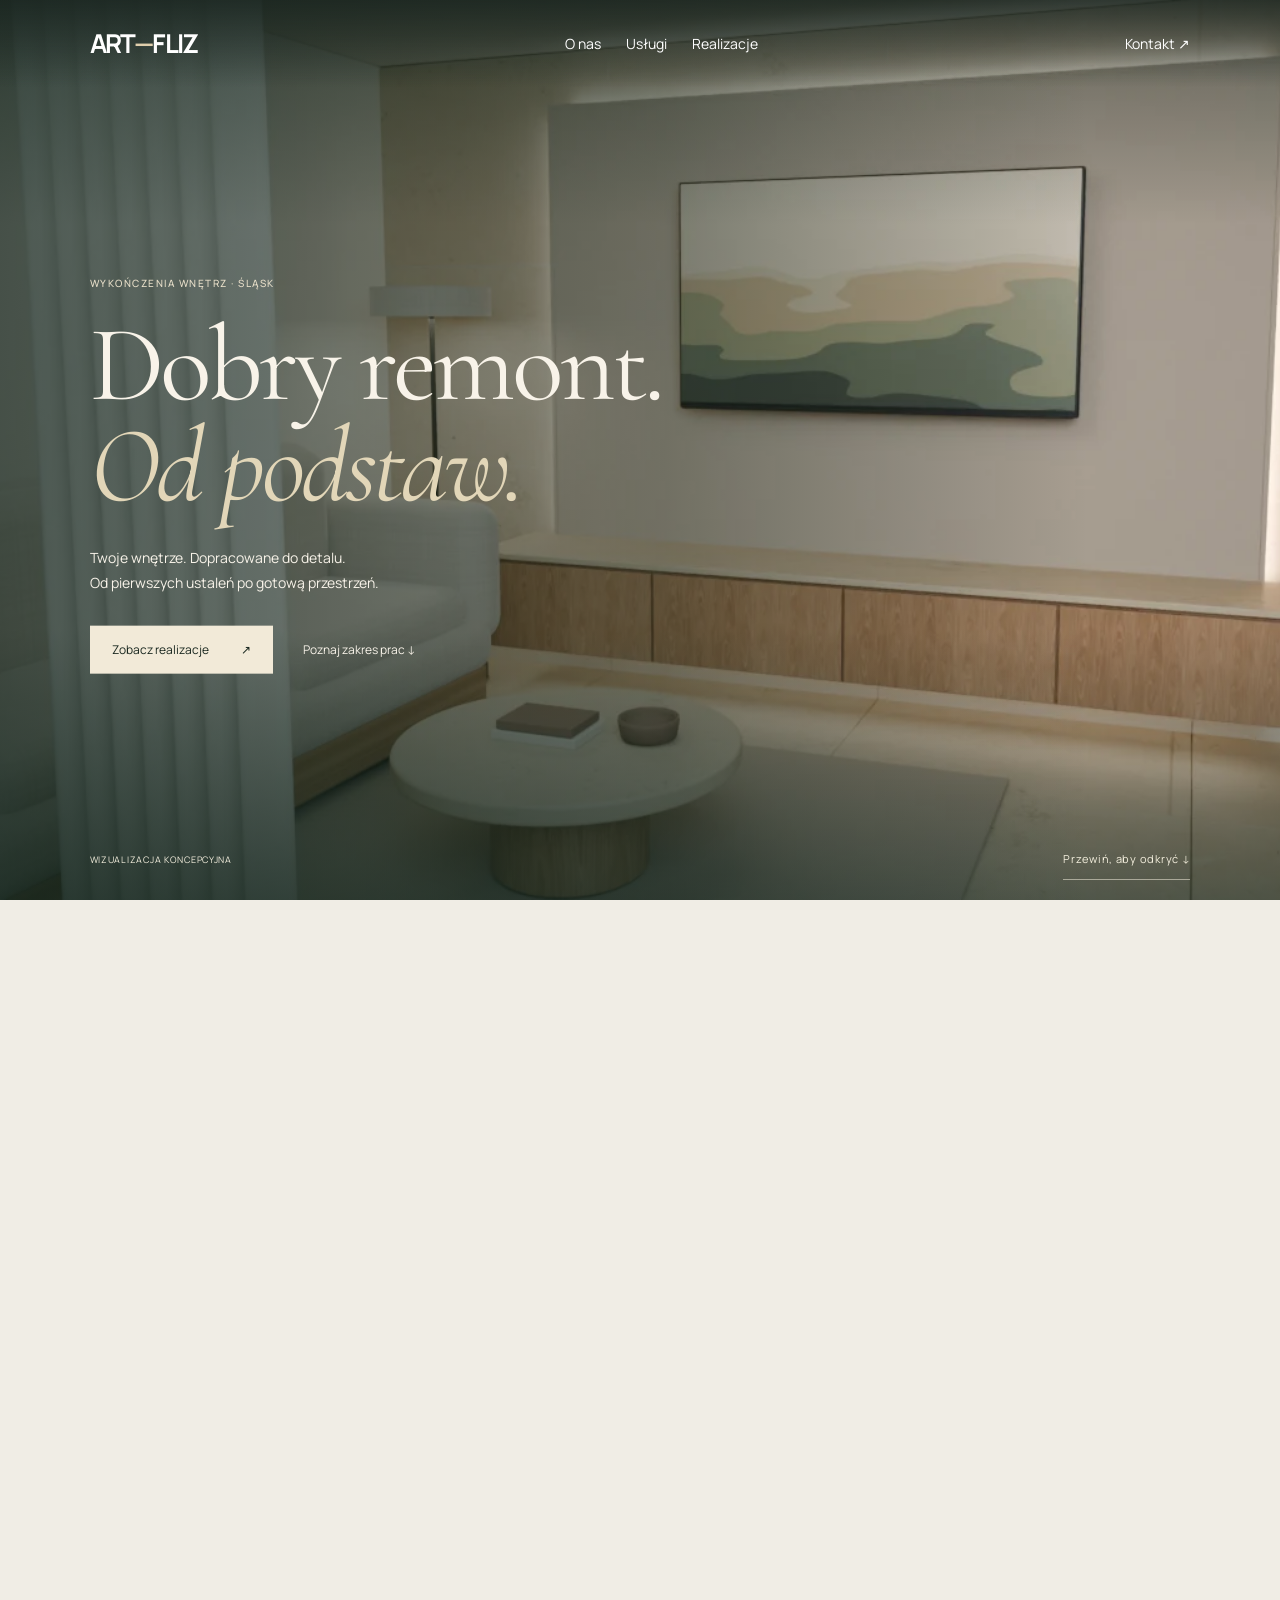
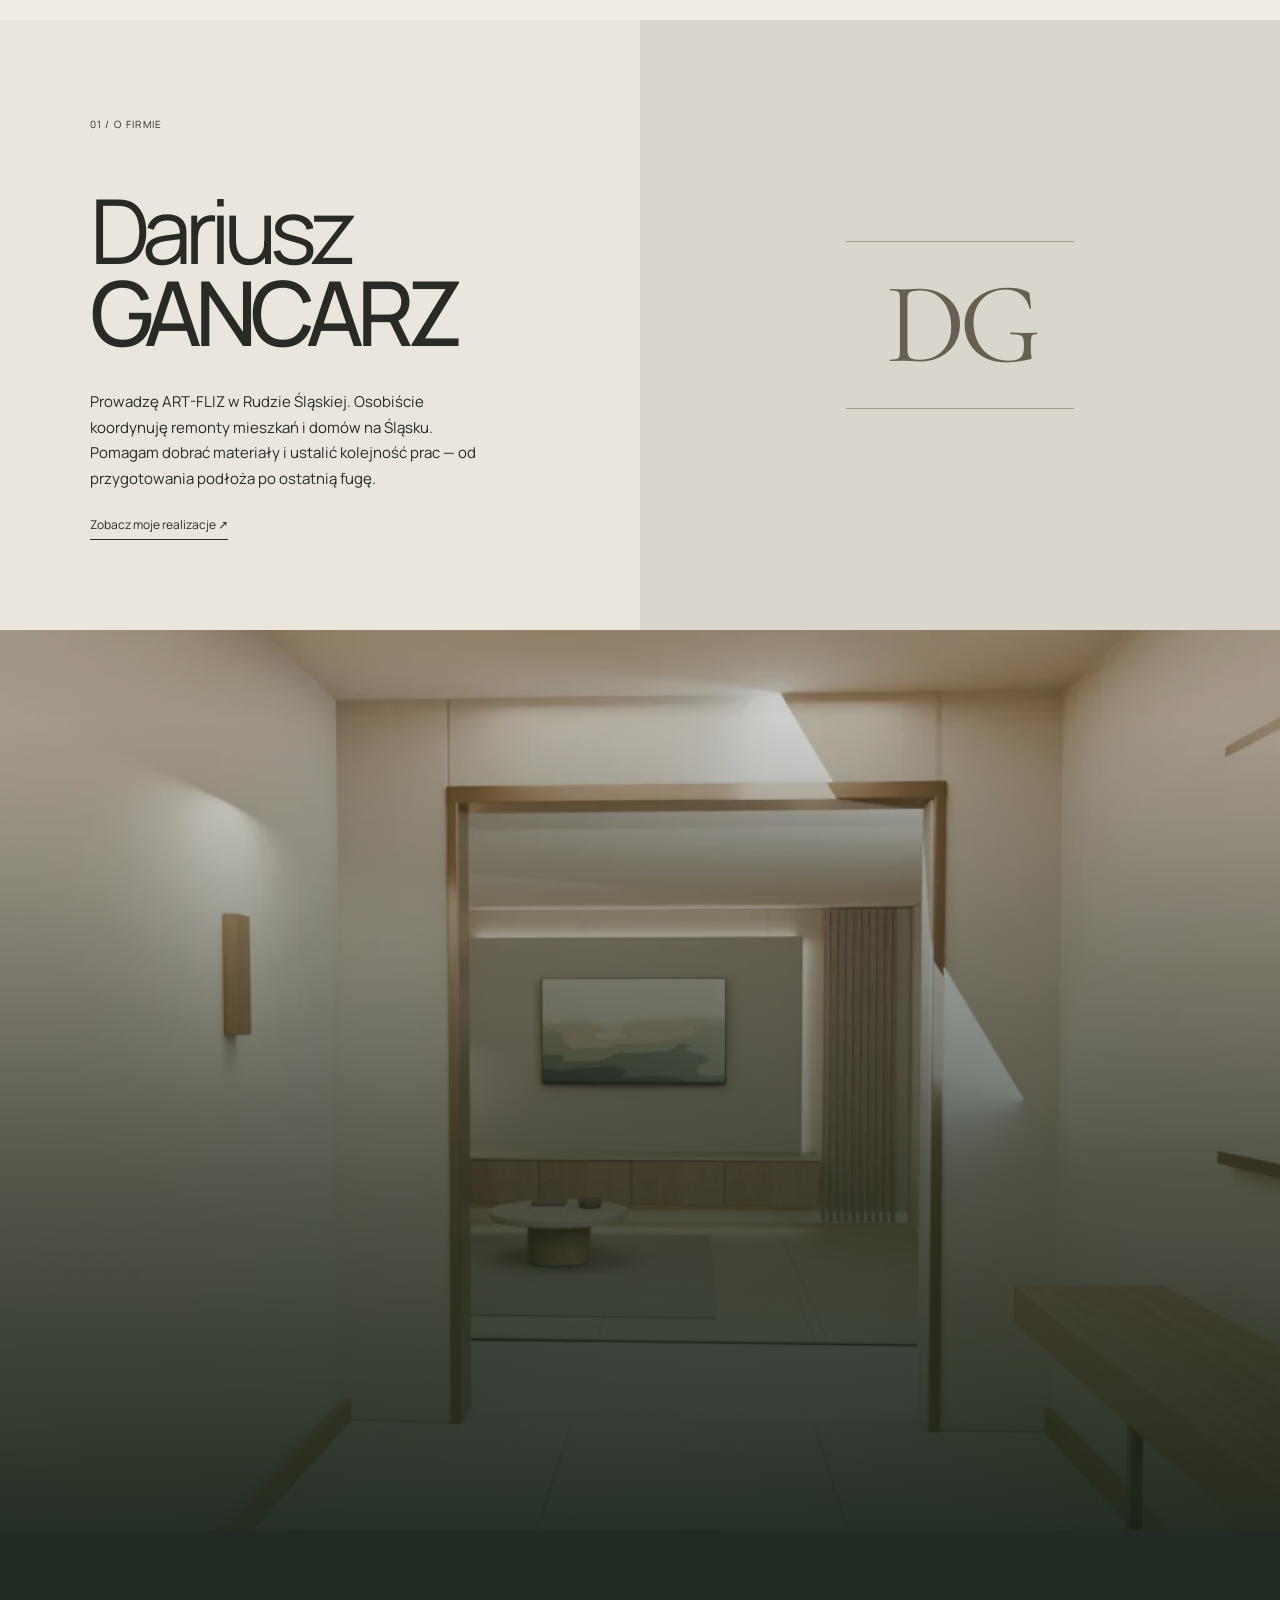
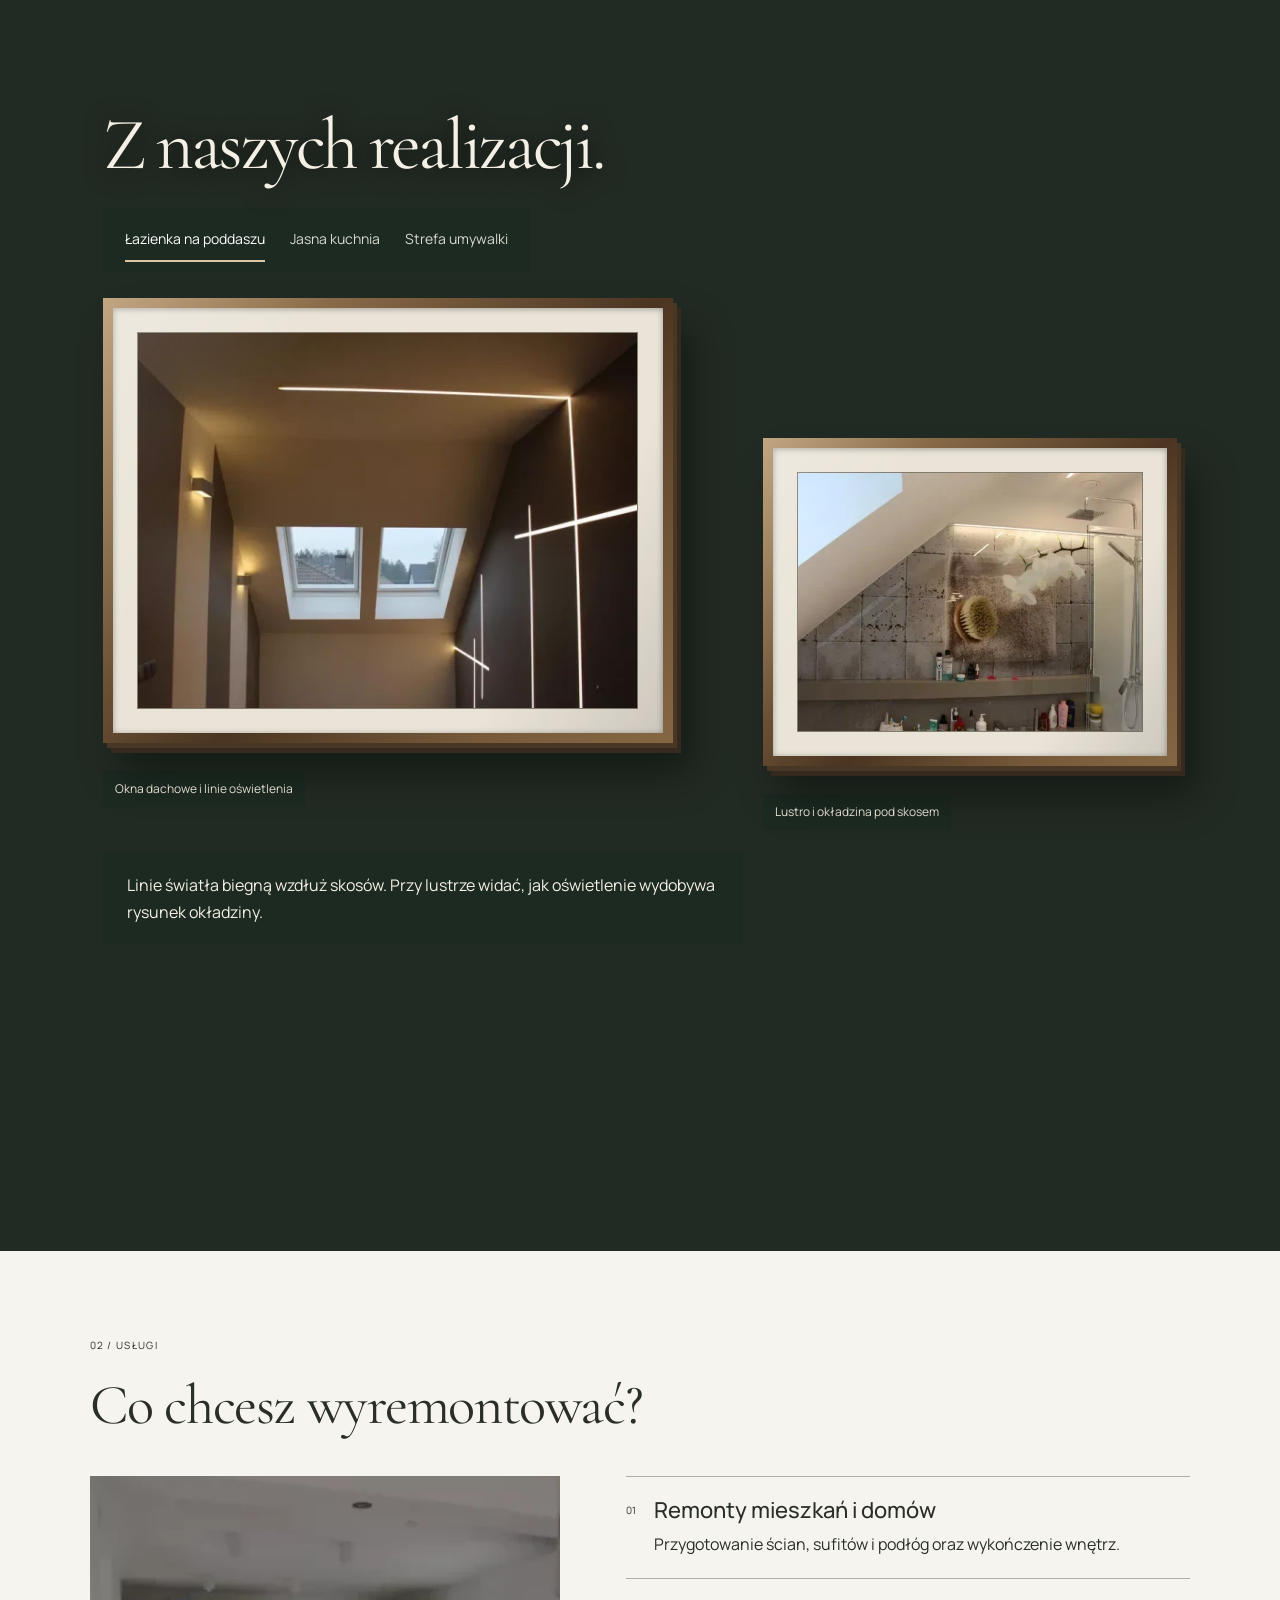
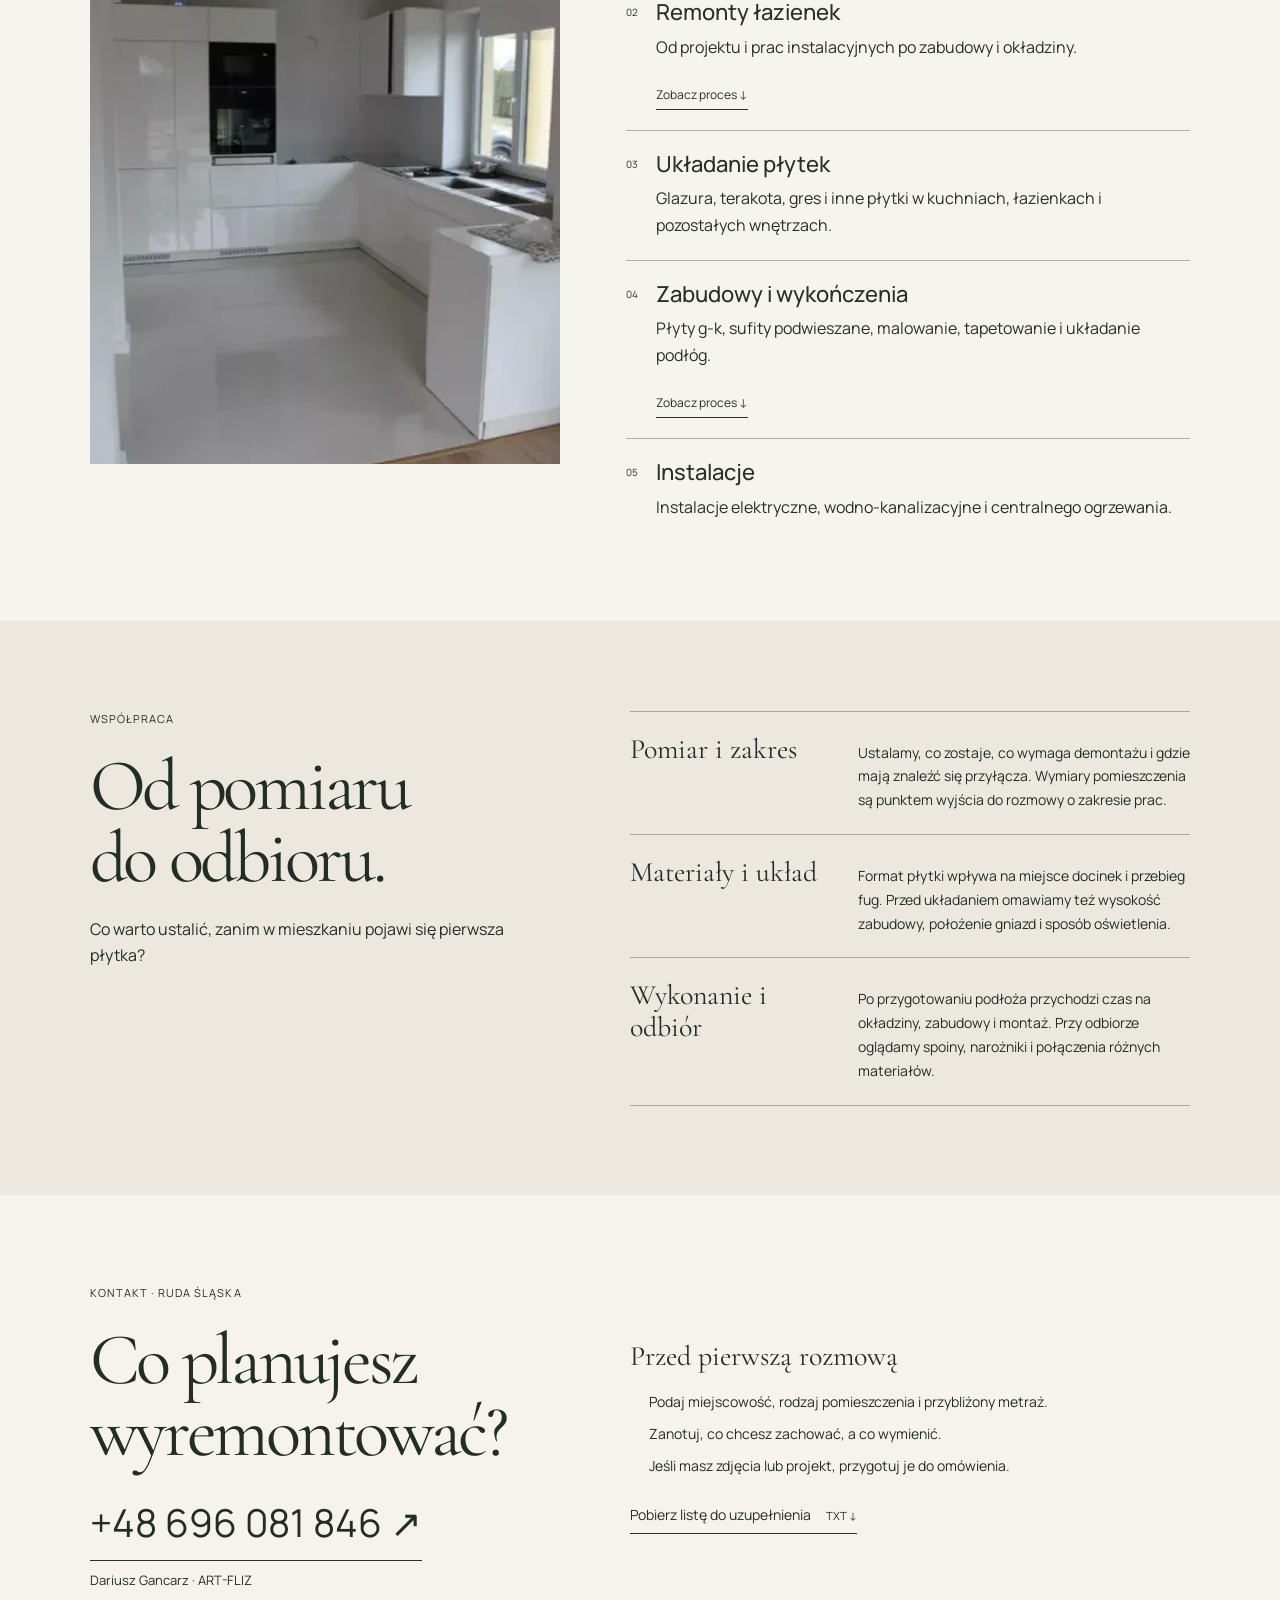
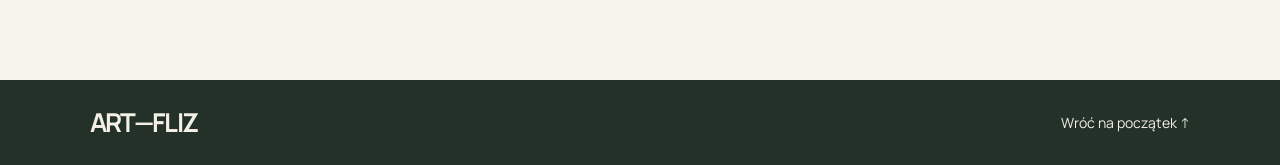
==== commit 47c55424: "Publish scroll-driven camera and framed gallery" ====
--- a/site/index.html
+++ b/site/index.html
@@ -1,5 +1,5 @@
 <!doctype html>
-<html lang="pl"><head><meta charset="UTF-8"/><meta name="viewport" content="width=device-width, initial-scale=1.0"/><meta name="theme-color" content="#232922"/><meta name="description" content="Wykończenia wnętrz na Śląsku. Zobacz proces metamorfozy salonu: od przygotowania podłoża po zabudowę, materiały i oświetlenie."/><link rel="icon" type="image/svg+xml" href="./favicon.svg"/><title>ART-FLIZ — Wykończenia wnętrz na Śląsku</title>  <script type="module" crossorigin src="./assets/index-DcPsHKCc.js"></script>
-  <link rel="stylesheet" crossorigin href="./assets/index-DLa3d9fU.css">
+<html lang="pl"><head><meta charset="UTF-8"/><meta name="viewport" content="width=device-width, initial-scale=1.0"/><meta name="theme-color" content="#232922"/><meta name="description" content="Wykończenia wnętrz na Śląsku. Zobacz proces metamorfozy salonu: od przygotowania podłoża po zabudowę, materiały i oświetlenie."/><link rel="icon" type="image/svg+xml" href="./favicon.svg"/><title>ART-FLIZ — Wykończenia wnętrz na Śląsku</title>  <script type="module" crossorigin src="./assets/index-B8K3zBPp.js"></script>
+  <link rel="stylesheet" crossorigin href="./assets/index-DPx7UbbA.css">
 </head><body><div id="root"></div></body></html>
 
--- a/site/assets/index-DPx7UbbA.css
+++ b/site/assets/index-DPx7UbbA.css
@@ -0,0 +1 @@
+@layer properties{@supports (((-webkit-hyphens:none)) and (not (margin-trim:inline))) or ((-moz-orient:inline) and (not (color:rgb(from red r g b)))){*,:before,:after,::backdrop{--tw-rotate-x:initial;--tw-rotate-y:initial;--tw-rotate-z:initial;--tw-skew-x:initial;--tw-skew-y:initial;--tw-border-style:solid;--tw-shadow:0 0 #0000;--tw-shadow-color:initial;--tw-shadow-alpha:100%;--tw-inset-shadow:0 0 #0000;--tw-inset-shadow-color:initial;--tw-inset-shadow-alpha:100%;--tw-ring-color:initial;--tw-ring-shadow:0 0 #0000;--tw-inset-ring-color:initial;--tw-inset-ring-shadow:0 0 #0000;--tw-ring-inset:initial;--tw-ring-offset-width:0px;--tw-ring-offset-color:#fff;--tw-ring-offset-shadow:0 0 #0000;--tw-blur:initial;--tw-brightness:initial;--tw-contrast:initial;--tw-grayscale:initial;--tw-hue-rotate:initial;--tw-invert:initial;--tw-opacity:initial;--tw-saturate:initial;--tw-sepia:initial;--tw-drop-shadow:initial;--tw-drop-shadow-color:initial;--tw-drop-shadow-alpha:100%;--tw-drop-shadow-size:initial;--tw-outline-style:solid}}}@layer theme{:root,:host{--font-sans:-apple-system, BlinkMacSystemFont, "Segoe UI", Roboto, "Helvetica Neue", "Noto Sans", Arial, sans-serif, "Apple Color Emoji", "Segoe UI Emoji", "Segoe UI Symbol", "Noto Color Emoji";--font-mono:ui-monospace, SFMono-Regular, Menlo, Monaco, Consolas, "Liberation Mono", "Courier New", monospace;--color-black:#000;--color-white:#fff;--spacing:.25rem;--text-xs:.75rem;--text-xs--line-height:calc(1 / .75);--text-sm:.875rem;--text-sm--line-height:calc(1.25 / .875);--text-lg:1.125rem;--text-lg--line-height:calc(1.75 / 1.125);--aspect-video:16 / 9;--default-transition-duration:.15s;--default-transition-timing-function:cubic-bezier(.4, 0, .2, 1);--default-font-family:var(--font-sans);--default-mono-font-family:var(--font-mono)}}@layer base{*,:after,:before,::backdrop{box-sizing:border-box;border:0 solid;margin:0;padding:0}::file-selector-button{box-sizing:border-box;border:0 solid;margin:0;padding:0}html,:host{-webkit-text-size-adjust:100%;tab-size:4;line-height:1.5;font-family:var(--default-font-family,-apple-system, BlinkMacSystemFont, "Segoe UI", Roboto, "Helvetica Neue", "Noto Sans", Arial, sans-serif, "Apple Color Emoji", "Segoe UI Emoji", "Segoe UI Symbol", "Noto Color Emoji");font-feature-settings:var(--default-font-feature-settings,normal);font-variation-settings:var(--default-font-variation-settings,normal);-webkit-tap-highlight-color:transparent}hr{height:0;color:inherit;border-top-width:1px}abbr:where([title]){-webkit-text-decoration:underline dotted;text-decoration:underline dotted}h1,h2,h3,h4,h5,h6{font-size:inherit;font-weight:inherit}a{color:inherit;-webkit-text-decoration:inherit;text-decoration:inherit}b,strong{font-weight:bolder}code,kbd,samp,pre{font-family:var(--default-mono-font-family,ui-monospace, SFMono-Regular, Menlo, Monaco, Consolas, "Liberation Mono", "Courier New", monospace);font-feature-settings:var(--default-mono-font-feature-settings,normal);font-variation-settings:var(--default-mono-font-variation-settings,normal);font-size:1em}small{font-size:80%}sub,sup{vertical-align:baseline;font-size:75%;line-height:0;position:relative}sub{bottom:-.25em}sup{top:-.5em}table{text-indent:0;border-color:inherit;border-collapse:collapse}:-moz-focusring:where(:not(iframe)){outline:auto}progress{vertical-align:baseline}summary{display:list-item}ol,ul,menu{list-style:none}img,svg,video,canvas,audio,iframe,embed,object{vertical-align:middle;display:block}img,video{max-width:100%;height:auto}button,input,select,optgroup,textarea{font:inherit;font-feature-settings:inherit;font-variation-settings:inherit;letter-spacing:inherit;color:inherit;opacity:1;background-color:#0000;border-radius:0}::file-selector-button{font:inherit;font-feature-settings:inherit;font-variation-settings:inherit;letter-spacing:inherit;color:inherit;opacity:1;background-color:#0000;border-radius:0}:where(select:is([multiple],[size])) optgroup{font-weight:bolder}:where(select:is([multiple],[size])) optgroup option{padding-inline-start:20px}::file-selector-button{margin-inline-end:4px}::placeholder{opacity:1}@supports (not ((-webkit-appearance:-apple-pay-button))) or (contain-intrinsic-size:1px){::placeholder{color:currentColor}@supports (color:color-mix(in lab,red,red)){::placeholder{color:color-mix(in oklab,currentcolor 50%,transparent)}}}textarea{resize:vertical}::-webkit-search-decoration{-webkit-appearance:none}::-webkit-date-and-time-value{min-height:1lh;text-align:inherit}::-webkit-datetime-edit{display:inline-flex}::-webkit-datetime-edit-fields-wrapper{padding:0}::-webkit-datetime-edit{padding-block:0}::-webkit-datetime-edit-year-field{padding-block:0}::-webkit-datetime-edit-month-field{padding-block:0}::-webkit-datetime-edit-day-field{padding-block:0}::-webkit-datetime-edit-hour-field{padding-block:0}::-webkit-datetime-edit-minute-field{padding-block:0}::-webkit-datetime-edit-second-field{padding-block:0}::-webkit-datetime-edit-millisecond-field{padding-block:0}::-webkit-datetime-edit-meridiem-field{padding-block:0}::-webkit-calendar-picker-indicator{line-height:1}:-moz-ui-invalid{box-shadow:none}button,input:where([type=button],[type=reset],[type=submit]){appearance:button}::file-selector-button{appearance:button}::-webkit-inner-spin-button{height:auto}::-webkit-outer-spin-button{height:auto}[hidden]:where(:not([hidden=until-found])){display:none!important}}@layer components;@layer utilities{.invisible{visibility:hidden}.visible{visibility:visible}.absolute{position:absolute}.fixed{position:fixed}.static{position:static}.mt-4{margin-top:calc(var(--spacing) * 4)}.mt-6{margin-top:calc(var(--spacing) * 6)}.mr-2{margin-right:calc(var(--spacing) * 2)}.block{display:block}.flex{display:flex}.grid{display:grid}.hidden{display:none}.table{display:table}.aspect-video{aspect-ratio:var(--aspect-video)}.h-auto{height:auto}.w-full{width:100%}.grow{flex-grow:1}.transform{transform:var(--tw-rotate-x,) var(--tw-rotate-y,) var(--tw-rotate-z,) var(--tw-skew-x,) var(--tw-skew-y,)}.cursor-pointer{cursor:pointer}.resize{resize:both}.grid-cols-2{grid-template-columns:repeat(2,minmax(0,1fr))}.flex-wrap{flex-wrap:wrap}.items-baseline{align-items:baseline}.justify-between{justify-content:space-between}.gap-2{gap:calc(var(--spacing) * 2)}.rounded{border-radius:.25rem}.border{border-style:var(--tw-border-style);border-width:1px}.border-\[\#34362f\]{border-color:#34362f}.border-black\/15{border-color:#00000026}@supports (color:color-mix(in lab,red,red)){.border-black\/15{border-color:color-mix(in oklab,var(--color-black) 15%,transparent)}}.bg-\[\#34362f\]{background-color:#34362f}.bg-\[\#d7d4cd\]{background-color:#d7d4cd}.px-4{padding-inline:calc(var(--spacing) * 4)}.py-3{padding-block:calc(var(--spacing) * 3)}.text-left{text-align:left}.text-lg{font-size:var(--text-lg);line-height:var(--tw-leading,var(--text-lg--line-height))}.text-sm{font-size:var(--text-sm);line-height:var(--tw-leading,var(--text-sm--line-height))}.text-xs{font-size:var(--text-xs);line-height:var(--tw-leading,var(--text-xs--line-height))}.text-white{color:var(--color-white)}.opacity-60{opacity:.6}.opacity-65{opacity:.65}.shadow{--tw-shadow:0 1px 3px 0 var(--tw-shadow-color,#0000001a), 0 1px 2px -1px var(--tw-shadow-color,#0000001a);box-shadow:var(--tw-inset-shadow),var(--tw-inset-ring-shadow),var(--tw-ring-offset-shadow),var(--tw-ring-shadow),var(--tw-shadow)}.ring{--tw-ring-shadow:var(--tw-ring-inset,) 0 0 0 calc(1px + var(--tw-ring-offset-width)) var(--tw-ring-color,currentcolor);box-shadow:var(--tw-inset-shadow),var(--tw-inset-ring-shadow),var(--tw-ring-offset-shadow),var(--tw-ring-shadow),var(--tw-shadow)}.blur{--tw-blur:blur(8px);filter:var(--tw-blur,) var(--tw-brightness,) var(--tw-contrast,) var(--tw-grayscale,) var(--tw-hue-rotate,) var(--tw-invert,) var(--tw-saturate,) var(--tw-sepia,) var(--tw-drop-shadow,)}.transition{transition-property:color,background-color,border-color,outline-color,text-decoration-color,fill,stroke,--tw-gradient-from,--tw-gradient-via,--tw-gradient-to,opacity,box-shadow,transform,translate,scale,rotate,filter,-webkit-backdrop-filter,backdrop-filter,display,content-visibility,overlay,pointer-events;transition-timing-function:var(--tw-ease,var(--default-transition-timing-function));transition-duration:var(--tw-duration,var(--default-transition-duration))}.transition-colors{transition-property:color,background-color,border-color,outline-color,text-decoration-color,fill,stroke,--tw-gradient-from,--tw-gradient-via,--tw-gradient-to;transition-timing-function:var(--tw-ease,var(--default-transition-timing-function));transition-duration:var(--tw-duration,var(--default-transition-duration))}@media(hover:hover){.hover\:bg-black\/5:hover{background-color:#0000000d}@supports (color:color-mix(in lab,red,red)){.hover\:bg-black\/5:hover{background-color:color-mix(in oklab,var(--color-black) 5%,transparent)}}}.focus-visible\:outline-2:focus-visible{outline-style:var(--tw-outline-style);outline-width:2px}.focus-visible\:outline-offset-2:focus-visible{outline-offset:2px}.focus-visible\:outline-\[\#78694b\]:focus-visible{outline-color:#78694b}@media(min-width:48rem){.md\:grid-cols-4{grid-template-columns:repeat(4,minmax(0,1fr))}}}:root{color:#2c3027;font-synthesis:none;text-rendering:optimizelegibility;background:#f4f1e9;font-family:Arial,Helvetica,sans-serif}*{box-sizing:border-box}body{min-width:320px;margin:0}a{color:inherit;text-decoration:none}button,input{font:inherit}button{cursor:pointer;color:inherit}button:disabled{cursor:wait}a:focus-visible,button:focus-visible,input:focus-visible{outline-offset:6px;outline:2px solid #ac854a}img{width:100%;height:auto;display:block}p,h1,h2,h3{margin:0}section{scroll-margin-top:0}::selection{color:#20251f;background:#cbb78e}.skip-link{z-index:30;background:#fff;padding:15px;position:fixed;top:-100px;left:16px}.skip-link:focus{top:12px}.eyebrow{letter-spacing:.17em;font-size:10px;font-weight:500;line-height:1.6}.muted{color:#797768}h2{letter-spacing:-.043em;font-family:Georgia,Times New Roman,serif;font-size:clamp(36px,4.4vw,70px);font-weight:400;line-height:1.08}h2 em{color:#858371;font-weight:400}.section-shell{max-width:1520px;margin:auto;padding:115px 7%}.site-header{z-index:5;color:#f8f5ec;justify-content:space-between;align-items:center;gap:30px;width:100%;height:110px;padding:0 5%;display:flex;position:absolute;top:0;left:0}.brand{letter-spacing:.21em;align-items:center;gap:16px;font-size:11px;font-weight:600;line-height:1.5;display:flex}.brand small{letter-spacing:.33em;font-size:8px;font-weight:400;display:block}.brand-symbol{letter-spacing:-.12em;margin-right:8px;font-family:Georgia,serif;font-size:48px;font-weight:400;line-height:1}.site-header nav{gap:32px;font-size:11px;display:flex}.site-header nav a,.site-header nav button{background:0 0;border:0;padding:12px 0}.site-header nav a:hover,.site-header nav button:hover{border-bottom:1px solid #f6f1e3}.header-contact{border-bottom:1px solid #c7c4b780;padding:12px 0;font-size:11px}.header-contact span{margin-left:32px;font-size:16px}.renovation-scroll{background:#252921;height:950svh}.cinema-stage{isolation:isolate;color:#f7f4ec;background:#252921;outline:none;height:100svh;min-height:480px;position:sticky;top:0;overflow:hidden}.renovation-video,.cinema-opening,.cinema-finale{object-fit:cover;object-position:center;width:100%;height:100%;position:absolute;inset:0}.cinema-opening,.cinema-finale{pointer-events:none}.cinema-shade{pointer-events:none;background:linear-gradient(#0000 67%,#141a13ed),linear-gradient(#161d1766,#0000 20%);position:absolute;inset:0}.is-intro .cinema-shade,.is-outro .cinema-shade{background:linear-gradient(90deg,#111a12d6,#111a1260 43%,#0000 78%),linear-gradient(#111a1266,#0000 25%),linear-gradient(#0000 76%,#111a1280)}.cinema-intro{position:absolute;top:21%;left:7%;right:35%}.cinema-intro .eyebrow{font-size:9px}.cinema-intro .eyebrow>span{vertical-align:middle;background:#cccbb8;width:27px;height:1px;margin-right:12px;display:inline-block}.cinema-intro h1{letter-spacing:-.055em;margin:26px 0;font-family:Georgia,Times New Roman,serif;font-size:clamp(68px,7.9vw,126px);font-weight:400;line-height:.94}.cinema-intro h1 em{color:#d3d4b8;font-weight:400}.intro-description{color:#e3e4d6;font-size:14px;line-height:1.9}.film-cta{color:#f6f4e9;background:0 0;border:0;border-bottom:1px solid #e2e2ce;align-items:center;gap:50px;margin-top:24px;padding:17px 0 12px;font-size:12px;display:inline-flex}.film-cta span{font-size:24px;font-weight:300}.film-cta:hover{color:#fff;border-color:#fff}.intro-bottom{letter-spacing:.15em;color:#e1e2d0;justify-content:space-between;align-items:center;gap:24px;font-size:8px;display:flex;position:absolute;bottom:30px;left:7%;right:5%}.intro-bottom b{vertical-align:middle;margin-left:30px;font-size:22px;font-weight:400}.intro-bottom a{letter-spacing:.04em;font-size:9px}.cinema-top{justify-content:space-between;align-items:center;gap:24px;display:flex;position:absolute;top:24px;left:5%;right:5%}.cinema-brand{letter-spacing:-.13em;font:40px/.8 Georgia,serif}.cinema-brand span{color:#cbd0b4}.film-label{letter-spacing:.19em;border-left:1px solid #eec5;margin-right:auto;padding-left:24px;font-size:8px}.scene-modes{gap:20px;display:flex}.scene-modes button{letter-spacing:.04em;color:#e5e5d4;background:0 0;border:0;border-bottom:1px solid #0000;padding:9px 0;font-size:9px}.scene-modes button[aria-pressed=true]{color:#fff;border-color:#f1f1dd}.film-story{pointer-events:none;align-items:flex-end;gap:30px;display:flex;position:absolute;bottom:113px;left:6%;right:6%}.story-number{color:#d7dbbf;white-space:nowrap;padding-bottom:7px;font:48px/1 Georgia,serif}.story-number>span{color:#b1b8a1;font:10px Arial}.story-copy .eyebrow{color:#d0d5bb;margin-bottom:14px;font-size:8px}.story-copy h2{letter-spacing:-.04em;margin-bottom:12px;font-size:clamp(32px,3.5vw,55px)}.story-copy>p:last-child{color:#e0e4d5;font-size:12px;line-height:1.7}.film-skip{white-space:nowrap;pointer-events:auto;border-bottom:1px solid #dadfc37a;margin:0 0 5px auto;padding-bottom:10px;font-size:10px}.film-skip span{margin-left:25px;font-size:18px}.chapter-nav{gap:14px;display:flex;position:absolute;bottom:28px;left:6%;right:6%}.chapter-nav button{text-align:left;color:#c6cdb4;background:0 0;border:0;flex:1;padding:0;font-size:9px}.chapter-nav button[aria-current]{color:#fff}.chapter-track{background:#ecf0dd36;width:100%;height:2px;margin-bottom:15px;display:block}.chapter-track i{background:#e5edcb;height:100%;display:block}.chapter-index{opacity:.55;margin-right:9px;font-size:8px}.chapter-nav button:hover .chapter-track{background:#ecf0dd80}.scene-marker{pointer-events:none;filter:drop-shadow(0 1px 5px #1118);align-items:center;gap:0;display:flex;position:absolute}.scene-marker i{background:#fafbea;border-radius:50%;width:8px;height:8px;box-shadow:0 0 0 5px #ffffff24}.scene-marker:after{content:"";background:#fbfcea99;order:1;width:35px;height:1px}.scene-marker span{letter-spacing:.02em;white-space:nowrap;background:#283021d9;border:1px solid #f0f3da50;order:2;padding:9px 12px;font-size:9px}.reveal-label{justify-content:space-between;align-items:center;gap:20px;display:flex;position:absolute;bottom:10%;left:7%;right:7%}.reveal-label span{font:clamp(22px,3vw,44px)/1.2 Georgia,serif}.reveal-label b{letter-spacing:.2em;font-size:10px;font-weight:400}.cinema-outro{position:absolute;top:31%;left:7%}.cinema-outro h2{margin-top:25px;font-size:clamp(80px,10vw,150px);line-height:.93}.cinema-outro h2 em{color:#d3d4b8}.film-loading{z-index:2;background:#222b1ee6;padding:10px 14px;font-size:10px;position:absolute;top:88px;right:6%}.film-error{height:100%}.film-error img{object-fit:cover;height:100%}.film-error p{z-index:3;background:#20281c;padding:25px;position:absolute;top:45%;left:7%;right:7%}.film-error a{text-decoration:underline}.renovation-player .cinema-stage{position:relative}.is-player .renovation-video{object-fit:contain;z-index:1;height:calc(100% - 320px);inset:95px 0 225px}.is-player .cinema-shade{display:none}.is-player .film-story{bottom:115px}.is-player .story-copy h2{font-size:34px}.static-hero{position:relative}.is-player .cinema-top{top:30px;left:5%}.is-player .cinema-brand{display:none}.is-player .film-label{border:0;padding-left:0}.section-heading{grid-template-columns:.55fr 1.8fr auto;align-items:start;gap:30px;margin-bottom:60px;display:grid}.section-heading .eyebrow{padding-top:12px}.section-heading h2{font-size:clamp(35px,4vw,62px)}.section-heading div>p{color:#777b6c;margin-top:22px;font-size:14px;line-height:1.9}.section-symbol{color:#777b61;font-size:68px;font-weight:300;line-height:1}.comparison-image{aspect-ratio:16/9;background:#ddd8ce;position:relative;overflow:hidden}.comparison-image img{object-fit:cover;width:100%;height:100%;position:absolute;inset:0}.comparison-label{letter-spacing:.17em;color:#30382b;pointer-events:none;background:#f4f1e9e8;padding:10px 16px;font-size:9px;position:absolute;top:24px}.before-label{left:24px}.after-label{right:24px}.comparison-divider{pointer-events:none;background:#f8f6ee;width:1px;position:absolute;top:0;bottom:0;transform:translate(-.5px)}.comparison-divider span{color:#444c3b;background:#f4f2ec;border-radius:50%;place-items:center;width:52px;height:52px;font-size:19px;display:grid;position:absolute;top:50%;left:50%;transform:translate(-50%,-50%);box-shadow:0 2px 20px #0002}.comparison-range{opacity:0;cursor:ew-resize;width:100%;height:100%;margin:0;position:absolute;inset:0}.comparison-image:has(input:focus-visible){outline-offset:5px;outline:3px solid #977c52}.comparison-caption{color:#777b6c;justify-content:space-between;gap:20px;margin-top:17px;font-size:10px;line-height:1.6;display:flex}.comparison-caption label{color:#333c2d}.result-notes{letter-spacing:.12em;color:#808271;border-top:1px solid #d2d2c1;justify-content:space-between;gap:25px;margin-top:35px;padding-top:35px;font-size:8px;display:flex}.detail-section{background:#e7e5da}.details-heading{grid-template-columns:.6fr 1.3fr .8fr;align-items:end;gap:35px;margin-bottom:55px;display:grid}.details-heading .eyebrow{align-self:start;padding-top:10px}.details-heading h2{font-size:clamp(35px,3.6vw,55px)}.details-heading>p:last-child{color:#727968;font-size:14px;line-height:1.9}.detail-grid{grid-template-columns:repeat(3,1fr);gap:30px;display:grid}.material-detail:nth-child(2){padding-top:80px}.material-detail:nth-child(3){padding-top:35px}.detail-shot{background:0 0;border:0;width:100%;padding:0;display:block;position:relative;overflow:hidden}.detail-shot img{aspect-ratio:4/5;object-fit:cover;transition:transform .7s}.detail-shot:hover img{transform:scale(1.04)}.detail-open{color:#383e2c;background:#f2f0e4e6;padding:10px 12px;font-size:9px;position:absolute;bottom:15px;right:15px}.material-caption{gap:25px;margin-top:22px;display:flex}.material-caption>span{color:#8d8b76;padding-top:6px;font-size:9px}.material-caption h3{letter-spacing:-.025em;font:27px/1.2 Georgia,serif}.material-caption p{color:#7c7f6d;margin-top:9px;font-size:12px;line-height:1.7}.services-section{grid-template-columns:1fr 1.4fr;gap:100px;display:grid}.services-intro h2{margin-top:26px;font-size:clamp(42px,4.5vw,67px)}.services-intro>p:not(.eyebrow){color:#7b806d;margin-top:25px;font-size:12px;line-height:1.9}.services-symbol{color:#858b71;margin-top:40px;font-size:80px;line-height:1;display:block}.service-row{text-align:left;background:0 0;border:0;border-top:1px solid #c8ccb9;align-items:flex-start;gap:25px;width:100%;padding:30px 0;display:flex}.service-row:last-child{border-bottom:1px solid #c8ccb9}.service-number{color:#939682;padding-top:6px;font-size:9px;line-height:2}.service-row h3{letter-spacing:-.025em;font:27px/1.25 Georgia,serif}.service-row p{color:#797e6b;max-width:370px;margin-top:12px;font-size:13px;line-height:1.9}.service-action{color:#8d8e7a;margin-top:16px;font-size:9px;display:block}.service-arrow{color:#777e61;margin-left:auto;font-size:24px;line-height:1.5;transition:transform .2s}.service-row:hover .service-arrow{transform:translate(3px,-3px)}.service-row:hover h3{color:#727e55}.contact-section{color:#f0f0df;background:#303a2a}.contact-section .eyebrow{color:#b4bda2;font-size:9px}.contact-layout{justify-content:space-between;align-items:flex-end;gap:40px;margin-top:38px;display:flex}.contact-layout h2{font-size:clamp(42px,6.7vw,100px);line-height:1.04}.contact-layout h2 em{color:#b4bba0}.contact-info{color:#c3c9b1;max-width:280px;padding-bottom:5px;font-size:12px;line-height:1.8}.contact-location{color:#edf0db;margin-bottom:18px;font-size:17px;display:block}.contact-rule{background:#b2bc9570;width:100%;height:1px;margin:25px 0;display:block}.contact-note{color:#a0ac8d;font-size:9px}.site-footer{color:#acb798;background:#222b1e;justify-content:space-between;align-items:center;gap:25px;padding:40px 7%;font-size:10px;display:flex}.footer-brand{color:#e0e5d4;font:22px Georgia,serif}.footer-brand span{color:#9fa98e;margin-top:8px;font:9px Arial;display:block}.site-footer>span{color:#82916f;font:italic 21px Georgia,serif}@media(min-width:1600px){.cinema-intro{top:22%}}@media(max-width:1000px){.section-shell{padding:80px 6%}.section-heading{grid-template-columns:.5fr 1.8fr}.section-symbol{display:none}.details-heading{grid-template-columns:1fr 1fr}.details-heading .eyebrow{grid-column:1/-1}.detail-grid{gap:20px}.material-caption{gap:14px}.material-caption h3{font-size:23px}.services-section{gap:50px}.service-row{gap:15px}.service-row h3{font-size:23px}.site-header{gap:20px;height:90px}.site-header nav{gap:20px}.cinema-intro{top:23%;right:30%}.cinema-intro h1{font-size:88px}.story-number{display:none}.film-story{bottom:108px}.chapter-nav{gap:10px}.chapter-index{display:none}.chapter-nav button{font-size:8px}.story-copy h2{font-size:42px}.story-copy>p:last-child{max-width:490px}.film-skip{font-size:9px}.cinema-outro h2{font-size:110px}.header-contact span{margin-left:15px}}@media(max-width:600px){.site-header{gap:12px;height:85px;padding:0 6%}.brand{gap:9px;font-size:9px}.brand small{font-size:7px}.brand-symbol{margin-right:4px;font-size:39px}.site-header nav{display:none}.header-contact{font-size:10px}.header-contact span{margin-left:12px}.renovation-scroll{height:870svh}.cinema-stage{min-height:480px}.renovation-scroll .renovation-video{object-fit:cover;height:66%;transition:object-position .35s ease-out;top:12%}.cinema-opening{clip-path:none!important}.cinema-stage:not(.is-intro):not(.is-outro) .cinema-shade{background:linear-gradient(#0000 53%,#252921 81%),linear-gradient(#252921 16%,#0000 34%)}.cinema-intro{top:23%;left:7%;right:7%}.cinema-intro h1{margin:25px 0;font-size:clamp(66px,18vw,91px);line-height:.95}.cinema-intro .eyebrow{letter-spacing:.12em;font-size:7px}.cinema-intro .eyebrow>span{width:18px;margin-right:8px}.intro-description{font-size:13px}.film-cta{gap:35px;margin-top:18px;padding-top:12px;font-size:11px}.intro-bottom{letter-spacing:.09em;font-size:7px;bottom:25px;left:7%;right:7%}.intro-bottom b{margin-left:10px;font-size:19px}.intro-bottom a{text-align:right;max-width:120px;font-size:7px;line-height:1.7}.cinema-top{gap:17px;top:27px;left:7%;right:7%}.cinema-brand{font-size:34px}.film-label{display:none}.scene-modes{gap:15px}.scene-modes button{font-size:8px}.film-story{display:block;bottom:115px;left:7%;right:7%}.story-copy .eyebrow{margin-bottom:12px;font-size:7px}.story-copy h2{max-width:320px;margin-bottom:12px;font-size:33px;line-height:1.08}.story-copy>p:last-child{max-width:310px;font-size:12px;line-height:1.7}.film-skip{display:none}.chapter-nav{gap:8px;bottom:40px;left:7%;right:7%}.chapter-name{display:none}.chapter-index{text-align:center;opacity:.65;margin:0;font-size:9px;display:block}.chapter-track{margin-bottom:13px}.chapter-nav button{min-height:44px}.scene-marker span{padding:8px;font-size:8px}.scene-marker:after{width:18px}.scene-marker i{width:5px;height:5px}.cinema-outro{top:28%;left:7%}.cinema-outro .eyebrow{letter-spacing:.11em;font-size:7px}.cinema-outro h2{margin-top:30px;font-size:98px}.reveal-label{display:block;bottom:18%}.reveal-label span{max-width:270px;font-size:30px;display:block}.reveal-label b{margin-top:20px;font-size:8px;display:block}.is-player .cinema-top{top:27px;left:7%}.is-player .renovation-video{height:calc(100% - 330px);inset:75px 0 255px}.is-player .film-story{bottom:107px}.is-player .story-copy h2{font-size:27px}.section-shell{padding:65px 7%}.section-heading{margin-bottom:32px;display:block}.section-heading h2{margin-top:24px;font-size:35px}.section-heading div>p{margin-top:20px;font-size:13px}.eyebrow{font-size:8px}.desktop-break{display:none}.comparison-image{aspect-ratio:4/3;margin-left:-8.14%;margin-right:-8.14%}.comparison-image img{object-position:54% center}.comparison-label{padding:8px 11px;font-size:8px;top:14px}.before-label{left:15px}.after-label{right:15px}.comparison-divider span{width:40px;height:40px}.comparison-caption{gap:20px;font-size:9px}.comparison-caption span{text-align:right;max-width:155px}.result-notes{gap:20px;margin-top:25px;padding-top:23px;font-size:7px;line-height:1.7}.result-notes span:nth-child(2){display:none}.result-notes span:last-child{text-align:right;margin-left:auto}.details-heading{margin-bottom:35px;display:block}.details-heading h2{margin-top:23px;font-size:36px}.details-heading>p:last-child{margin-top:20px;font-size:13px}.detail-grid{grid-template-columns:1fr 1fr;gap:34px 18px}.material-detail:nth-child(2){padding-top:45px}.material-detail:nth-child(3){grid-column:1/-1;grid-template-columns:1fr 1fr;align-items:center;gap:18px;padding-top:0;display:grid}.material-caption{gap:10px;margin-top:15px}.material-caption h3{font-size:22px}.material-caption p{margin-top:7px;font-size:11px;line-height:1.7}.material-caption>span{padding-top:6px;font-size:7px}.material-detail:nth-child(3) .material-caption{margin:0;display:block}.material-detail:nth-child(3) .material-caption>span{margin-bottom:12px;display:block}.detail-open{padding:6px 8px;font-size:7px;line-height:1.5;bottom:7px;right:7px}.services-section{grid-template-columns:1fr;gap:33px}.services-intro h2{margin-top:22px;font-size:45px}.services-intro>p:not(.eyebrow){margin-top:22px;font-size:11px}.services-symbol{display:none}.service-row{gap:18px;padding:25px 0}.service-row h3{font-size:25px;line-height:1.16}.service-row p{font-size:13px}.service-action,.service-number{font-size:8px}.service-arrow{font-size:20px}.contact-section .eyebrow{font-size:7px}.contact-layout{margin-top:27px;display:block}.contact-layout h2{font-size:clamp(39px,12vw,47px)}.contact-info{max-width:none;margin-top:40px;font-size:11px}.contact-location{margin-bottom:12px;font-size:16px}.contact-rule{margin:22px 0}.site-footer{align-items:flex-start;padding:32px 7%;font-size:9px}.footer-brand{font-size:20px}.footer-brand span{font-size:8px}.site-footer>span{display:none}}@media(max-height:650px)and (min-width:601px){.cinema-intro{top:22%}.cinema-intro h1{margin:18px 0;font-size:70px}.intro-description{font-size:13px}.film-cta{margin-top:10px}.intro-bottom{bottom:17px}.film-story{bottom:95px}.story-copy h2{font-size:34px}.chapter-nav{bottom:20px}.cinema-top{top:15px}.cinema-outro{top:25%}.cinema-outro h2{font-size:100px}}@media(max-width:600px)and (max-height:700px){.cinema-intro{top:22%}.cinema-intro h1{margin:20px 0;font-size:59px}.cinema-intro .eyebrow{font-size:6px}.intro-description{font-size:12px}.film-cta{margin-top:12px;padding-top:6px}.intro-bottom{bottom:17px}.film-story{bottom:82px}.story-copy h2{font-size:27px}.story-copy .eyebrow{margin-bottom:10px;font-size:6px}.story-copy>p:last-child{font-size:11px}.chapter-nav{bottom:22px}.scene-marker{display:none}.is-player .renovation-video{height:calc(100% - 302px);inset:72px 0 230px}.is-player .film-story{bottom:84px}.cinema-outro h2{font-size:83px}}@media(prefers-reduced-motion:reduce){*,:before,:after{scroll-behavior:auto!important;transition:none!important}}@property --tw-rotate-x{syntax:"*";inherits:false}@property --tw-rotate-y{syntax:"*";inherits:false}@property --tw-rotate-z{syntax:"*";inherits:false}@property --tw-skew-x{syntax:"*";inherits:false}@property --tw-skew-y{syntax:"*";inherits:false}@property --tw-border-style{syntax:"*";inherits:false;initial-value:solid}@property --tw-shadow{syntax:"*";inherits:false;initial-value:0 0 #0000}@property --tw-shadow-color{syntax:"*";inherits:false}@property --tw-shadow-alpha{syntax:"<percentage>";inherits:false;initial-value:100%}@property --tw-inset-shadow{syntax:"*";inherits:false;initial-value:0 0 #0000}@property --tw-inset-shadow-color{syntax:"*";inherits:false}@property --tw-inset-shadow-alpha{syntax:"<percentage>";inherits:false;initial-value:100%}@property --tw-ring-color{syntax:"*";inherits:false}@property --tw-ring-shadow{syntax:"*";inherits:false;initial-value:0 0 #0000}@property --tw-inset-ring-color{syntax:"*";inherits:false}@property --tw-inset-ring-shadow{syntax:"*";inherits:false;initial-value:0 0 #0000}@property --tw-ring-inset{syntax:"*";inherits:false}@property --tw-ring-offset-width{syntax:"<length>";inherits:false;initial-value:0}@property --tw-ring-offset-color{syntax:"*";inherits:false;initial-value:#fff}@property --tw-ring-offset-shadow{syntax:"*";inherits:false;initial-value:0 0 #0000}@property --tw-blur{syntax:"*";inherits:false}@property --tw-brightness{syntax:"*";inherits:false}@property --tw-contrast{syntax:"*";inherits:false}@property --tw-grayscale{syntax:"*";inherits:false}@property --tw-hue-rotate{syntax:"*";inherits:false}@property --tw-invert{syntax:"*";inherits:false}@property --tw-opacity{syntax:"*";inherits:false}@property --tw-saturate{syntax:"*";inherits:false}@property --tw-sepia{syntax:"*";inherits:false}@property --tw-drop-shadow{syntax:"*";inherits:false}@property --tw-drop-shadow-color{syntax:"*";inherits:false}@property --tw-drop-shadow-alpha{syntax:"<percentage>";inherits:false;initial-value:100%}@property --tw-drop-shadow-size{syntax:"*";inherits:false}@property --tw-outline-style{syntax:"*";inherits:false;initial-value:solid}@font-face{font-family:Cormorant;font-style:italic;font-weight:400;font-display:swap;src:url(../fonts/cormorant-italic-latin-ext.woff2) format("woff2");unicode-range:U+0100-02BA,U+02BD-02C5,U+02C7-02CC,U+02CE-02D7,U+02DD-02FF,U+0304,U+0308,U+0329,U+1D00-1DBF,U+1E00-1E9F,U+1EF2-1EFF,U+2020,U+20A0-20AB,U+20AD-20C0,U+2113,U+2C60-2C7F,U+A720-A7FF}@font-face{font-family:Cormorant;font-style:italic;font-weight:400;font-display:swap;src:url(../fonts/cormorant-italic-latin.woff2) format("woff2");unicode-range:U+0000-00FF,U+0131,U+0152-0153,U+02BB-02BC,U+02C6,U+02DA,U+02DC,U+0304,U+0308,U+0329,U+2000-206F,U+20AC,U+2122,U+2191,U+2193,U+2212,U+2215,U+FEFF,U+FFFD}@font-face{font-family:Cormorant;font-style:normal;font-weight:400;font-display:swap;src:url(../fonts/cormorant-regular-latin-ext.woff2) format("woff2");unicode-range:U+0100-02BA,U+02BD-02C5,U+02C7-02CC,U+02CE-02D7,U+02DD-02FF,U+0304,U+0308,U+0329,U+1D00-1DBF,U+1E00-1E9F,U+1EF2-1EFF,U+2020,U+20A0-20AB,U+20AD-20C0,U+2113,U+2C60-2C7F,U+A720-A7FF}@font-face{font-family:Cormorant;font-style:normal;font-weight:400;font-display:swap;src:url(../fonts/cormorant-regular-latin.woff2) format("woff2");unicode-range:U+0000-00FF,U+0131,U+0152-0153,U+02BB-02BC,U+02C6,U+02DA,U+02DC,U+0304,U+0308,U+0329,U+2000-206F,U+20AC,U+2122,U+2191,U+2193,U+2212,U+2215,U+FEFF,U+FFFD}@font-face{font-family:Manrope;font-style:normal;font-weight:400 700;font-display:swap;src:url(../fonts/manrope-regular-latin-ext.woff2) format("woff2");unicode-range:U+0100-02BA,U+02BD-02C5,U+02C7-02CC,U+02CE-02D7,U+02DD-02FF,U+0304,U+0308,U+0329,U+1D00-1DBF,U+1E00-1E9F,U+1EF2-1EFF,U+2020,U+20A0-20AB,U+20AD-20C0,U+2113,U+2C60-2C7F,U+A720-A7FF}@font-face{font-family:Manrope;font-style:normal;font-weight:400 700;font-display:swap;src:url(../fonts/manrope-regular-latin.woff2) format("woff2");unicode-range:U+0000-00FF,U+0131,U+0152-0153,U+02BB-02BC,U+02C6,U+02DA,U+02DC,U+0304,U+0308,U+0329,U+2000-206F,U+20AC,U+2122,U+2191,U+2193,U+2212,U+2215,U+FEFF,U+FFFD}:root{--ease:cubic-bezier(.22,1,.36,1);font-family:Manrope,Arial,sans-serif;background:#f2efe7}h2,.cinema-intro h1,.material-caption h3,.service-row h3,.footer-brand,.reveal-label span{font-family:Cormorant,Georgia,serif;letter-spacing:-.025em}.eyebrow{text-transform:uppercase;font-size:10px;letter-spacing:.14em}section:focus{outline:none}.site-header nav,.header-contact{font-size:12px}.site-header a,.site-header button{transition:color .25s ease,opacity .25s ease}.site-header nav a:hover,.site-header nav button:hover{border-bottom:0;opacity:.65}.header-contact{display:flex;align-items:center;gap:30px;padding:14px 18px;border:1px solid #ffffff60}.header-contact span{margin:0}.header-contact:hover{background:#ffffff12}.renovation-scroll{height:1150svh}.cinema-intro{top:28%;right:25%;left:7%}.cinema-intro h1{font-size:clamp(80px,9vw,144px);line-height:.88;margin:26px 0 32px;letter-spacing:-.036em}.cinema-intro h1 em{color:#ded7b9}.intro-description{font-size:14px;line-height:1.9;max-width:460px}.intro-actions{display:flex;gap:32px;align-items:flex-end;flex-wrap:wrap}.film-cta{gap:35px;margin-top:25px;padding-bottom:15px;font-size:12px;transition:color .25s ease,border-color .25s ease}.film-cta span,.text-link span,.intro-scope span,.brief-download span{transition:transform .45s var(--ease)}.film-cta:hover span,.text-link:hover span,.intro-scope:hover span{transform:translate(4px,-4px)}.intro-scope{font-size:11px;padding-bottom:19px;color:#e0dfd2;display:flex;align-items:center;gap:18px}.hero-proof{position:absolute;right:5%;bottom:12%;width:215px;display:grid;grid-template-columns:1fr;gap:14px;font-size:12px;line-height:1.7;color:#f0ecdf}.hero-proof-index{font-size:9px;letter-spacing:.16em;color:#cfceb9}.hero-proof a{position:relative;display:block;border-top:1px solid #e1dfc958;padding-top:16px;margin-top:4px}.hero-proof img{width:100%;aspect-ratio:16/9;object-fit:cover;filter:brightness(.82);transition:filter .5s ease}.hero-proof a:hover img{filter:brightness(1)}.hero-proof a>span{display:block;font-size:9px;margin-top:10px}.intro-bottom{bottom:28px;font-size:9px}.intro-bottom b{display:inline-block;animation:scroll-cue 2.8s var(--ease) infinite}.is-intro .cinema-shade{background:linear-gradient(90deg,#141b15db,#141b1585 35%,#141b1515 73%),linear-gradient(180deg,#141b1570,transparent 30%),linear-gradient(0deg,#141b1580,transparent 28%)}.cinema-shade{background:linear-gradient(0deg,#141b15fa,#141b15b0 14%,transparent 39%),linear-gradient(180deg,#141b1580,transparent 22%)}.cinema-top{top:27px}.film-label{font-size:9px}.scene-modes button{font-size:11px}.cinema-offer{align-self:center;font-size:10px;margin-left:12px;padding-left:24px;border-left:1px solid #d2d7be50;color:#f0f0db}.film-story{left:7%;right:7%;bottom:124px;gap:26px;align-items:center}.story-copy{max-width:700px;animation:story-arrive .6s var(--ease) both}.story-copy .eyebrow{font-size:9px;color:#d7d6bb;margin-bottom:12px}.story-copy h2{font-size:clamp(36px,4vw,60px);line-height:1.06;margin-bottom:12px}.story-copy>p:last-child{max-width:580px;font-size:12px;line-height:1.85;color:#e1e1d5}.story-number{align-self:flex-start;margin-top:24px;font-family:Cormorant,Georgia,serif;font-size:54px}.film-skip{font-size:11px;align-self:flex-end}.chapter-nav{left:7%;right:7%;bottom:32px;gap:16px}.chapter-nav button{font-size:10px;min-height:48px}.chapter-track{height:2px;margin-bottom:12px}.chapter-track i{will-change:width}.chapter-name{transition:opacity .3s ease}.chapter-nav button:not([aria-current]) .chapter-name{opacity:.68}.chapter-nav button:hover .chapter-name{opacity:1}.scene-marker span{-webkit-backdrop-filter:blur(12px);backdrop-filter:blur(12px);background:#283021b8;font-size:10px;border-color:#f0f3da35}.scene-marker{animation:marker-arrive .4s ease both}.cinema-outro{top:28%}.cinema-outro h2{font-size:clamp(95px,12vw,175px);line-height:.85}.outro-compare{display:block;margin-top:24px;font-size:11px;color:#dedfcf}.renovation-video{will-change:contents}.is-player .story-copy h2{font-size:36px}.is-player .story-copy>p:last-child{font-size:12px}.offer-bridge{display:grid;grid-template-columns:.65fr 1.8fr .7fr;gap:40px;align-items:start;padding-top:90px;padding-bottom:90px;border-bottom:1px solid #cccbbd}.offer-bridge>.eyebrow{padding-top:12px;max-width:170px}.offer-bridge h2{font-size:clamp(38px,4.2vw,66px)}.offer-bridge p:not(.eyebrow){font-size:14px;line-height:1.9;color:#737764;max-width:535px;margin-top:24px}.offer-index{font-size:10px;display:flex;flex-direction:column;gap:20px;padding-top:18px;color:#82816e}.text-link{display:inline-flex;align-items:center;gap:24px;font-size:11px;margin-top:26px;padding-bottom:12px;border-bottom:1px solid #8c917a;color:#363f2d}.section-heading h2{font-size:clamp(42px,4.8vw,74px)}.section-heading div>p{color:#6b715f;font-size:14px}.result-section{padding-top:100px}.comparison-image{box-shadow:0 22px 65px #252a2012}.comparison-divider span{transition:box-shadow .3s ease,background .3s ease}.comparison-image:hover .comparison-divider span{background:#fff;box-shadow:0 2px 30px #0004}.details-heading h2{font-size:clamp(40px,4.2vw,66px)}.details-heading>p:last-child{font-size:13px}.detail-shot img{transition:transform 1.1s var(--ease),filter .8s ease}.detail-shot:hover img{transform:scale(1.045);filter:brightness(1.025)}.detail-tag{position:absolute;top:19px;left:18px;font-size:8px;letter-spacing:.1em;color:#f6f2e9;background:#323c2bbf;-webkit-backdrop-filter:blur(10px);backdrop-filter:blur(10px);padding:8px 11px}.detail-open{background:#f2f0e4ef;font-size:10px;padding:12px 14px;transition:transform .5s var(--ease)}.detail-shot:hover .detail-open{transform:translateY(-3px)}.material-caption h3{font-size:32px}.material-caption p{font-size:12px;line-height:1.85}.services-intro{position:sticky;top:70px;align-self:start}.services-intro h2{font-size:clamp(48px,5.4vw,82px)}.services-intro>p:not(.eyebrow){font-size:13px;line-height:1.9}.services-intro .scope-note{max-width:310px;font-size:10px!important;color:#83846f!important;padding-top:28px;margin-top:30px!important;border-top:1px solid #d2d3c3}.service-row{padding:32px 0;transition:padding .55s var(--ease),color .3s ease}.service-row:hover{padding-left:10px}.service-row h3{font-size:35px;line-height:1.06}.service-row p{font-size:12px;color:#69715b;line-height:1.85;max-width:410px}.service-tags{display:flex;flex-wrap:wrap;gap:7px;margin-top:18px}.service-tags>span{font-size:9px;border:1px solid #c8ccbb;padding:6px 9px;border-radius:2px;color:#6b755b}.service-action{font-size:10px;color:#566245;margin-top:21px}.service-arrow{transition:transform .55s var(--ease)}.contact-section{background:#2c382b}.contact-layout h2{font-size:clamp(60px,8vw,116px);line-height:.95}.contact-lead{font-size:13px;line-height:1.85;color:#c4cbb8;margin-top:24px}.contact-info{min-width:235px}.contact-location{font-size:15px}.brief-grid{display:grid;grid-template-columns:repeat(3,1fr);gap:50px;margin-top:70px;padding-top:35px;border-top:1px solid #c6ceb32e}.brief-grid span{font-size:10px;color:#aab895}.brief-grid h3{font-size:14px;font-weight:500;margin-top:18px}.brief-grid p{font-size:12px;line-height:1.9;max-width:290px;margin-top:12px;color:#b4c0a7}.brief-download{display:inline-flex;gap:40px;align-items:center;border-bottom:1px solid #b2bea480;padding:14px 0;margin-top:34px;font-size:11px}.brief-download:hover span{transform:translateY(4px)}.site-footer>span{font-family:Cormorant,Georgia,serif;font-size:24px}.will-reveal{opacity:0;transform:translate3d(0,26px,0);transition:opacity .9s var(--ease),transform 1.1s var(--ease)}.will-reveal.is-visible{opacity:1;transform:none}@keyframes story-arrive{0%{opacity:0;transform:translateY(14px)}to{opacity:1;transform:none}}@keyframes marker-arrive{0%{opacity:0}to{opacity:1}}@keyframes scroll-cue{0%,to{transform:translateY(0);opacity:.75}50%{transform:translateY(6px);opacity:1}}@media(max-width:1000px){.cinema-intro{right:20%;top:30%}.cinema-intro h1{font-size:108px}.hero-proof{width:165px;bottom:11%}.hero-proof>span:not(.hero-proof-index){font-size:11px}.film-story{bottom:120px}.story-copy{max-width:620px}.story-copy h2{font-size:46px}.film-skip{display:none}.chapter-nav{gap:10px}.chapter-nav button{font-size:8px}.offer-bridge{grid-template-columns:1fr 2fr;gap:30px}.offer-index{display:none}.services-intro{top:40px}.service-row h3{font-size:29px}.service-tags>span{font-size:8px}.brief-grid{gap:25px}.contact-info{min-width:200px}}@media(max-width:600px){.site-header{height:85px}.header-contact{font-size:10px;padding:10px 12px;gap:18px}.header-contact span{margin:0}.renovation-scroll{height:1100svh}.cinema-intro{left:7%;right:5%;top:29%}.cinema-intro h1{font-size:clamp(61px,17.4vw,93px);line-height:.91;margin:22px 0 25px;letter-spacing:-.04em}.cinema-intro .eyebrow{font-size:8px;letter-spacing:.1em}.cinema-intro .eyebrow>span{width:15px;margin-right:6px}.intro-description{font-size:12px;line-height:1.85}.intro-actions{display:block}.film-cta{font-size:11px;margin-top:21px;gap:35px;padding-bottom:11px}.intro-scope{font-size:10px;padding:0;margin-top:23px;gap:20px}.hero-proof{display:none}.intro-bottom{font-size:7px;bottom:26px}.intro-bottom a{max-width:145px;text-align:right;font-size:8px;line-height:1.7}.intro-bottom b{margin-left:12px;font-size:18px}.renovation-scroll .renovation-video{top:12%;height:54%;object-fit:cover;transition:object-position .45s var(--ease)}.cinema-shade{background:linear-gradient(0deg,#252921 18%,#252921ea 28%,transparent 51%),linear-gradient(180deg,#252921 3%,transparent 26%)}.cinema-top{top:30px}.scene-modes button{font-size:10px}.scene-modes{gap:17px}.cinema-offer{font-size:9px;margin-left:0;padding-left:15px}.cinema-top{gap:16px}.film-story{bottom:116px;left:7%;right:7%}.story-copy .eyebrow{font-size:8px;letter-spacing:.12em;margin-bottom:10px}.story-copy h2{font-size:34px;line-height:1.04;max-width:360px;margin-bottom:12px}.story-copy>p:last-child{font-size:11px;line-height:1.85;max-width:340px}.chapter-nav{bottom:34px;left:7%;right:7%;gap:8px}.chapter-index{font-size:9px}.chapter-track{margin-bottom:15px}.chapter-nav button{min-height:46px}.cinema-outro{top:29%}.cinema-outro h2{font-size:114px;line-height:.83}.outro-compare{font-size:10px;margin-top:25px}.is-player .film-story{bottom:115px}.is-player .story-copy h2{font-size:30px}.is-player .story-copy>p:last-child{font-size:11px}.is-player .renovation-video{inset:75px 0 290px;height:calc(100% - 365px)}.offer-bridge{display:block;padding-top:55px;padding-bottom:55px}.offer-bridge>.eyebrow{max-width:none;padding:0;margin-bottom:24px}.offer-bridge h2{font-size:42px}.offer-bridge p:not(.eyebrow){font-size:12px;margin-top:20px}.text-link{font-size:11px}.section-heading h2{font-size:42px}.section-heading div>p{font-size:12px}.result-section{padding-top:65px}.result-notes{font-size:7px}.details-heading h2{font-size:44px}.details-heading>p:last-child{font-size:12px}.detail-tag{top:9px;left:8px;font-size:6px;padding:6px}.detail-open{font-size:7px;padding:8px}.material-caption h3{font-size:26px}.material-caption p{font-size:10px;line-height:1.85}.material-caption>span{font-size:8px}.services-intro{position:static}.services-intro h2{font-size:58px}.services-intro>p:not(.eyebrow){font-size:12px}.services-intro .scope-note{max-width:none;font-size:10px!important;padding-top:20px;margin-top:22px!important}.service-row{padding:27px 0;gap:16px}.service-row h3{font-size:30px}.service-row p{font-size:12px}.service-row:hover{padding-left:0}.service-tags{gap:6px}.service-tags>span{font-size:8px;padding:5px 7px}.service-action{font-size:9px}.contact-layout h2{font-size:68px}.contact-lead{font-size:12px;margin-top:22px}.contact-location{font-size:14px}.contact-info{margin-top:32px}.contact-section .eyebrow{font-size:8px}.brief-grid{grid-template-columns:1fr;gap:28px;margin-top:36px;padding-top:29px}.brief-grid>div{display:grid;grid-template-columns:25px 1fr;column-gap:14px}.brief-grid span{grid-row:1/3;padding-top:3px}.brief-grid h3{margin:0;font-size:13px}.brief-grid p{grid-column:2;max-width:none;font-size:11px;margin-top:8px}.brief-download{font-size:10px;line-height:1.7;gap:25px;margin-top:25px}}@media(max-height:700px)and (min-width:601px){.cinema-intro{top:25%}.cinema-intro h1{font-size:86px;margin:20px 0}.hero-proof{width:155px;bottom:12%}.hero-proof>span:not(.hero-proof-index){display:none}.intro-description{font-size:12px}.film-cta{margin-top:12px}.film-story{bottom:100px}.story-copy h2{font-size:39px}.story-copy>p:last-child{font-size:11px}.chapter-nav{bottom:20px}.cinema-outro h2{font-size:110px}}@media(max-width:600px)and (max-height:700px){.cinema-intro{top:28%}.cinema-intro h1{font-size:60px;margin:18px 0 20px}.intro-description{font-size:11px}.film-cta{margin-top:12px;font-size:10px}.intro-scope{margin-top:15px;font-size:9px}.intro-bottom{bottom:20px;font-size:6px}.intro-bottom a{font-size:7px;max-width:130px}.renovation-scroll .renovation-video{height:51%}.film-story{bottom:89px}.story-copy h2{font-size:29px;margin-bottom:10px}.story-copy .eyebrow{font-size:7px;margin-bottom:8px}.story-copy>p:last-child{font-size:10px;line-height:1.75}.chapter-nav{bottom:18px}.chapter-index{font-size:8px}.is-player .film-story{bottom:90px}.is-player .story-copy h2{font-size:25px}.is-player .story-copy>p:last-child{font-size:10px}.is-player .renovation-video{inset:65px 0 255px;height:calc(100% - 320px)}.cinema-outro h2{font-size:97px}}@media(prefers-reduced-motion:reduce){*,*:before,*:after{animation:none!important;transition:none!important}.will-reveal{opacity:1;transform:none}}.offer-bridge{padding-top:85px;padding-bottom:85px}.offer-bridge p:not(.eyebrow){font-size:15px;color:#626959}.offer-index{line-height:1.8;gap:7px;font-size:12px;color:#626959}.offer-index a{margin-top:20px;color:#303d2c;border-bottom:1px solid #9caa91;padding-bottom:10px}.scope-section{padding-top:100px;padding-bottom:110px}.scope-heading{display:grid;grid-template-columns:.55fr 1.8fr .8fr;gap:35px;align-items:start;margin-bottom:48px}.scope-heading>.eyebrow{padding-top:10px;max-width:180px}.scope-heading h2{font-size:clamp(38px,4.3vw,65px)}.scope-heading>p:last-child{font-size:14px;color:#626959;line-height:1.85;padding-top:11px}.scope-tabs{display:grid;grid-template-columns:repeat(4,1fr);border-top:1px solid #c2c7b6;margin-bottom:32px}.scope-tabs button{position:relative;display:grid;grid-template-columns:25px 1fr 15px;gap:10px;align-items:start;text-align:left;min-height:103px;padding:22px 18px 19px 12px;border:0;border-bottom:1px solid #c2c7b6;background:transparent;font-size:13px;line-height:1.6;transition:background .3s,color .3s}.scope-tabs button span{font-size:10px;color:#7a836e;padding-top:2px}.scope-tabs button b{font-size:15px;font-weight:400}.scope-tabs button[aria-selected=true]{background:#e5e7dc;border-bottom:2px solid #3d4f36;color:#263b21}.scope-tabs button:hover{background:#e9eadf}.scope-tabs button:focus-visible{z-index:1}.scope-panel{display:grid;grid-template-columns:1.15fr 1fr;min-height:495px;background:#e9e8df}.scope-visual{position:relative;min-height:100%;overflow:hidden;background:#c7c1b4}.scope-visual>img{position:absolute;inset:0;width:100%;height:100%;object-fit:cover;animation:scope-picture .65s var(--ease) both}.scope-visual:after{content:"";position:absolute;inset:0;pointer-events:none;background:linear-gradient(180deg,#1720195e,transparent 27%,transparent 65%,#17201999)}.scope-visual-tag{position:absolute;left:26px;top:26px;z-index:1;display:flex;align-items:center;gap:14px;font-size:8px;letter-spacing:.1em;color:#fcf9f1}.scope-visual-tag i{width:25px;height:1px;background:#e3e5d8}.scope-watch{position:absolute;bottom:28px;left:26px;right:26px;z-index:1;display:flex;justify-content:space-between;align-items:center;padding:15px 0;border:0;border-top:1px solid #f3f5e47a;border-bottom:1px solid #f3f5e47a;background:transparent;color:#fffdf4;font-size:12px;text-align:left}.scope-watch span{font-size:23px;transition:transform .3s var(--ease)}.scope-watch:hover span{transform:translate(3px,-3px)}.scope-copy{padding:42px 44px;animation:story-arrive .4s var(--ease) both}.scope-copy h3{font:400 clamp(31px,3vw,44px)/1.03 Cormorant,Georgia,serif;letter-spacing:-.025em;margin:18px 0}.scope-copy>p:not(.eyebrow){font-size:14px;line-height:1.85;color:#5b6655}.scope-copy ul{list-style:none;margin:24px 0;padding:0;border-top:1px solid #c6ccbb}.scope-copy li{display:flex;gap:13px;align-items:baseline;padding:12px 0;border-bottom:1px solid #c6ccbb;font-size:12px;line-height:1.65}.scope-copy li span{color:#758765;font-size:16px}.scope-copy>p.scope-boundary{font-size:11px;line-height:1.8;color:#636c5c}.solid-link{display:inline-flex;gap:30px;align-items:center;margin-top:25px;padding:15px 18px;background:#35482e;color:#fcfaf2;font-size:12px;line-height:1.6;border:1px solid transparent;transition:background .3s}.solid-link:hover{background:#22341d}.solid-link span{font-size:18px}.result-section{padding-top:0;padding-bottom:100px}.result-notes{font-size:10px;letter-spacing:.04em;line-height:1.8;align-items:center;color:#616951}.result-notes span:nth-child(2){max-width:390px;letter-spacing:0;font-size:11px}.result-notes a{margin-left:auto;border-bottom:1px solid #b4bda5;padding-bottom:6px;text-align:right}.comparison-caption{font-size:12px;color:#626959}.detail-section .section-shell{padding-top:100px;padding-bottom:95px}.details-heading>p:last-child{font-size:14px;color:#626959}.detail-grid{gap:38px}.material-caption p{font-size:14px;line-height:1.8;color:#646d5b}.detail-open{font-size:11px}.detail-tag{font-size:9px}.cooperation{padding-top:105px;padding-bottom:100px}.cooperation-heading{display:grid;grid-template-columns:.55fr 1.7fr .9fr;gap:40px;align-items:start}.cooperation-heading>.eyebrow{padding-top:10px}.cooperation-heading h2{font-size:clamp(40px,4.5vw,67px)}.cooperation-heading>p:last-child{font-size:14px;line-height:1.85;padding-top:11px;color:#626959}.cooperation-grid{display:grid;grid-template-columns:repeat(3,1fr);gap:45px;margin-top:55px}.cooperation-grid article{position:relative;border-top:1px solid #b8c0ad;padding-top:26px}.cooperation-number{font:400 60px/1 Cormorant,Georgia,serif;color:#8d997d}.cooperation-grid h3{font:400 32px/1.1 Cormorant,Georgia,serif;margin:25px 0 15px}.cooperation-grid p{font-size:14px;line-height:1.9;color:#626959;max-width:345px}.cooperation .brief-download{font-size:12px;border-color:#aeb8a0;color:#35482e;margin-top:32px}.contact-project{background:#293b29}.contact-project .section-shell{padding-top:65px;padding-bottom:35px}.contact-heading{display:flex;justify-content:space-between;align-items:center;gap:30px;padding-bottom:25px;border-bottom:1px solid #bdc6b039}.contact-area{display:flex;align-items:center;gap:11px;font-size:12px;color:#dce1d0}.contact-area i{width:5px;height:5px;border-radius:50%;background:#b0bd91}.contact-project-grid{display:grid;grid-template-columns:1.3fr 1fr;gap:80px;align-items:center;padding:65px 0 75px}.contact-project h2{font-size:clamp(57px,6.8vw,100px);line-height:.92}.contact-project h2 em{color:#bbc7a6}.contact-project .contact-lead{font-size:15px;line-height:1.85;margin-top:30px;color:#c9d2be}.contact-actions{min-width:0}.contact-phone,.contact-email{position:relative;display:block;border-bottom:1px solid #bac5a75c;padding:25px 28px 25px 0;overflow-wrap:anywhere}.contact-phone{font:400 clamp(26px,2.8vw,40px)/1.1 Cormorant,Georgia,serif;white-space:nowrap}.contact-email{font-size:15px;line-height:1.7}.contact-actions a>span{display:block;font:9px/1.5 Manrope,Arial,sans-serif;letter-spacing:.12em;color:#b1c19b;margin-bottom:13px}.contact-actions a>b{position:absolute;right:0;top:50%;font:400 23px Manrope,Arial,sans-serif;transition:transform .3s var(--ease)}.contact-actions a:hover b{transform:translate(4px,-4px)}.contact-preparation{font-size:12px;line-height:1.9;color:#b4c3a7;margin-top:25px;max-width:390px}.contact-pending{font-size:14px;padding:25px 0;border-bottom:1px solid #bac5a75c}.contact-bottom{display:flex;justify-content:space-between;gap:25px;border-top:1px solid #bdc6b039;padding-top:27px;font-size:9px;color:#acbd9b;line-height:1.8}.contact-bottom a{white-space:nowrap;color:#edf0df}.production-footer{padding-top:40px;padding-bottom:40px}.production-footer nav{display:flex;gap:28px;font-size:12px}.production-footer>a:last-child{font-size:12px}.production-footer a:hover{color:#fff}@keyframes scope-picture{0%{opacity:.7;transform:scale(1.025)}to{opacity:1;transform:none}}@media(max-width:1000px){.scope-heading,.cooperation-heading{grid-template-columns:1.5fr 1fr;gap:24px}.scope-heading>.eyebrow,.cooperation-heading>.eyebrow{grid-column:1/-1;max-width:none;padding:0}.scope-tabs button{padding:18px 10px;font-size:11px;grid-template-columns:20px 1fr;min-height:95px}.scope-tabs button b{display:none}.scope-panel{grid-template-columns:1fr 1.1fr}.scope-copy{padding:30px}.scope-copy>p:not(.eyebrow){font-size:13px}.scope-copy>p.scope-boundary{font-size:11px}.scope-copy li{font-size:11px}.scope-copy h3{font-size:36px}.scope-visual-tag{left:20px;right:20px;gap:9px;font-size:7px}.scope-watch{left:20px;right:20px;font-size:11px}.cooperation-grid{gap:28px}.cooperation-grid p{font-size:13px}.cooperation-grid h3{font-size:28px}.contact-project-grid{gap:45px}.contact-project h2{font-size:66px}.contact-project .contact-lead{font-size:13px}.contact-phone{font-size:29px}.contact-email{font-size:13px}.contact-preparation{font-size:11px}}@media(max-width:600px){.offer-bridge{padding-top:50px;padding-bottom:45px}.offer-bridge p:not(.eyebrow){font-size:14px}.offer-bridge h2{font-size:39px}.scope-section{padding-top:55px;padding-bottom:60px}.scope-heading{display:block;margin-bottom:30px}.scope-heading>.eyebrow{margin-bottom:22px}.scope-heading h2{font-size:41px}.scope-heading>p:last-child{font-size:14px;margin-top:19px;padding:0}.scope-tabs{grid-template-columns:1fr 1fr;margin-bottom:20px}.scope-tabs button{font-size:12px;min-height:94px;padding:17px 12px;gap:8px}.scope-tabs button span{font-size:9px}.scope-panel{display:block}.scope-visual{min-height:0;aspect-ratio:4/3}.scope-visual>img{object-position:center}.scope-visual-tag{font-size:7px;top:20px}.scope-watch{font-size:12px;bottom:18px;padding:12px 0}.scope-copy{padding:27px 23px 30px}.scope-copy h3{font-size:35px;line-height:1.05}.scope-copy>p:not(.eyebrow){font-size:14px}.scope-copy ul{margin:23px 0}.scope-copy li{font-size:12px;padding:12px 0;gap:11px}.scope-copy>p.scope-boundary{font-size:11px}.solid-link{display:flex;justify-content:space-between;font-size:11px;padding:14px;gap:12px;margin-top:22px}.result-section{padding-top:0;padding-bottom:60px}.section-heading h2{font-size:41px}.section-heading div>p{font-size:14px}.comparison-caption{font-size:10px}.result-notes{font-size:9px;gap:15px;align-items:flex-start}.result-notes span:nth-child(2){display:none}.result-notes a{max-width:180px;font-size:10px;line-height:1.7}.detail-section .section-shell{padding-top:55px;padding-bottom:60px}.details-heading h2{font-size:44px}.details-heading>p:last-child{font-size:14px}.detail-grid{gap:35px 18px}.material-caption p{font-size:12px;line-height:1.8}.material-caption h3{font-size:27px}.material-caption{display:block}.material-caption>span{display:block;margin-bottom:9px}.detail-open{font-size:8px}.detail-tag{font-size:6px}.cooperation{padding-top:60px;padding-bottom:55px}.cooperation-heading{display:block}.cooperation-heading>.eyebrow{margin-bottom:22px}.cooperation-heading h2{font-size:43px}.cooperation-heading>p:last-child{font-size:14px;margin-top:20px;padding:0}.cooperation-grid{display:block;margin-top:32px}.cooperation-grid article{display:grid;grid-template-columns:43px 1fr;gap:0 18px;padding:24px 0}.cooperation-number{grid-row:1/3;font-size:38px}.cooperation-grid h3{margin:0 0 12px;font-size:29px}.cooperation-grid p{font-size:13px;max-width:none}.cooperation .brief-download{font-size:11px;margin-top:0;gap:25px}.contact-project .section-shell{padding-top:35px;padding-bottom:25px}.contact-heading{display:block;padding-bottom:20px}.contact-area{font-size:11px;margin-top:17px}.contact-project-grid{display:block;padding:42px 0 35px}.contact-project h2{font-size:57px}.contact-project .contact-lead{font-size:14px;margin-top:24px}.contact-actions{margin-top:25px}.contact-phone{font-size:36px}.contact-email{font-size:14px}.contact-preparation{font-size:12px;margin-top:22px;max-width:none}.contact-bottom{display:block;padding-top:22px;font-size:7px}.contact-bottom a{display:block;font-size:11px;margin-top:18px}.production-footer{display:grid;grid-template-columns:1fr auto;gap:30px 12px;padding-top:32px;padding-bottom:32px}.production-footer nav{grid-row:2;grid-column:1/-1;gap:25px;font-size:12px}.production-footer>a:last-child{font-size:10px;padding-top:5px}.production-footer .footer-brand{font-size:25px}}@media(max-width:360px){.scope-heading h2,.section-heading h2{font-size:36px}.scope-copy{padding:24px 18px}.scope-copy h3{font-size:31px}.scope-tabs button{font-size:11px;padding:16px 8px;gap:5px}.contact-project h2{font-size:48px}.contact-phone{font-size:31px}.contact-email{font-size:12px}.cooperation-heading h2{font-size:38px}.cooperation-grid{gap:0}.material-caption h3{font-size:24px}}:root{--paper:#f0ede5;--forest:#29352b;--warm:#d7c6a3;background:var(--paper)}body{background:var(--paper)}.site-header{padding-inline:5.5%;height:105px;border-bottom:1px solid #ffffff18}.header-contact{background:#f3efdf0a;border-color:#f3efdf50;-webkit-backdrop-filter:blur(10px);backdrop-filter:blur(10px)}.header-contact:hover{background:#f3efdf20}.cinema-intro{left:7%;top:27%;right:27%}.cinema-intro h1{font-size:clamp(82px,8.6vw,138px);line-height:.91;text-shadow:0 5px 35px #14201918}.cinema-intro h1 em{color:#e3d6b8}.intro-description{font-size:15px;color:#edece4;line-height:1.9}.intro-actions{gap:30px;margin-top:10px}.intro-actions .film-cta{border:1px solid #e3dcc177;background:#e5dfc712;padding:16px 21px;-webkit-backdrop-filter:blur(8px);backdrop-filter:blur(8px);margin-top:16px;min-height:52px}.intro-scope{padding-bottom:17px;font-size:12px}.is-intro .cinema-shade{background:linear-gradient(90deg,#162219d9,#16221979 37%,#16221908 75%),linear-gradient(180deg,#111a1645,transparent 28%),linear-gradient(0deg,#14201777,transparent 24%)}.cinema-before-peek{position:absolute;inset:0;width:100%;height:100%;object-fit:cover;opacity:0;pointer-events:none;transition:opacity .85s cubic-bezier(.22,1,.36,1)}.cinema-before-peek.is-visible{opacity:1}.hero-proof{right:5.5%;bottom:12%;width:228px;gap:13px}.hero-proof-index{font-size:8px;letter-spacing:.15em}.hero-proof>span:nth-child(2){font:400 31px/1.05 Cormorant,Georgia,serif;color:#f3efe3}.hero-compare{border:1px solid #e6e1cd55;background:#1b281dcc;padding:8px;color:#f3efe3;text-align:left;-webkit-backdrop-filter:blur(15px);backdrop-filter:blur(15px)}.hero-compare img{aspect-ratio:16/9;filter:none;transition:filter .3s ease}.hero-compare:hover img{filter:brightness(1.13)}.hero-compare>span{display:flex;justify-content:space-between;align-items:center;gap:10px;padding:12px 5px 5px;font-size:10px;line-height:1.5}.hero-compare b{font-size:16px;font-weight:400}.hero-result{border:0;border-bottom:1px solid #dddcc24a;padding:6px 0 11px;text-align:left;background:none;color:#e6e6d9;display:flex;justify-content:space-between;font-size:10px;min-height:40px}.hero-result:hover{color:#fff}.film-story .story-copy{border-left:1px solid #d3d5bc55;padding-left:25px}.story-number{color:#d9ceb1}.chapter-nav button[aria-current] .chapter-index{opacity:1;color:#e1ca9f}.chapter-track i{background:#ddc598}.scene-marker span{background:#213025db;border-color:#e5d7af55;padding:11px 15px}.intro-bottom{letter-spacing:.13em}.page-dock{position:fixed;z-index:12;top:18px;left:50%;transform:translate(-50%);display:flex;align-items:center;gap:30px;padding:10px 12px 10px 24px;color:#f3f1e5;background:#26372bed;border:1px solid #bfc7ac38;box-shadow:0 12px 40px #17271a24;-webkit-backdrop-filter:blur(18px);backdrop-filter:blur(18px);font-size:12px;white-space:nowrap;animation:dock-in .35s var(--ease)}.page-dock[hidden]{display:none}.page-dock>a{padding-block:10px}.page-dock .dock-brand{font:35px/.8 Cormorant,Georgia,serif;letter-spacing:-.12em;margin-right:10px;padding-right:15px;border-right:1px solid #bbc8ad40}.page-dock>a[aria-current]{color:#e5c68e}.page-dock .dock-contact{background:#e2dac3;color:#273725;padding:12px 17px;margin-left:6px}.dock-contact span{margin-left:20px}#efekt,#uslugi,#materialy,#wspolpraca,#kontakt{scroll-margin-top:92px}@keyframes dock-in{0%{opacity:0;translate:0 -8px}to{opacity:1;translate:0 0}}.offer-bridge{padding-block:80px 72px;border:0;grid-template-columns:.65fr 1.8fr .7fr;background:var(--paper)}.offer-bridge h2{font-size:clamp(40px,4.1vw,64px)}.offer-bridge h2 em{color:#7a836c}.offer-bridge p:not(.eyebrow){font-size:14px;line-height:1.9}.offer-index{border-left:1px solid #b9c1ab;padding-left:24px}.result-section{padding-bottom:100px;background:var(--paper)}.result-section .section-heading{border-top:1px solid #c5cabb;padding-top:42px;margin-bottom:40px}.section-heading h2{font-size:clamp(40px,4.5vw,69px)}.comparison-image{box-shadow:0 25px 80px #303e241a;aspect-ratio:16/8.7}.comparison-label{background:#25352be8;color:#f6f1e5;font-size:10px;padding:12px 20px;-webkit-backdrop-filter:blur(12px);backdrop-filter:blur(12px)}.comparison-divider{background:#faf4df}.comparison-divider span{width:62px;height:62px;color:#29372b;background:#e8e2cf;box-shadow:0 4px 24px #1c2d2540;border:6px solid #ffffff4d}.comparison-caption{margin-top:22px;font-size:12px}.result-notes{margin-top:23px;padding-top:23px}.scope-section{max-width:none;background:#29352b;color:#eeeade;padding:100px max(7%,calc((100vw - 1305px)/2)) 110px}.scope-heading{grid-template-columns:.55fr 1.8fr .8fr;margin-bottom:42px}.scope-heading .muted{color:#b5bea6}.scope-heading h2{font-size:clamp(41px,4.5vw,70px)}.scope-heading h2 em{color:#c2c7ac}.scope-heading>p:last-child{color:#bdc6b3;font-size:14px}.scope-tabs{border-color:#87967b66;margin-bottom:0}.scope-tabs button{border-color:#87967b66;min-height:98px;padding:24px 16px;color:#d0d6c5;font-size:13px}.scope-tabs button span{color:#a8b899}.scope-tabs button[aria-selected=true]{background:#e5dfcc;color:#29382a;border-color:#e5dfcc}.scope-tabs button[aria-selected=true] span{color:#68745c}.scope-tabs button:hover{background:#e5dfcc18;color:#fff}.scope-tabs button[aria-selected=true]:hover{background:#eee8d7;color:#29382a}.scope-panel{background:transparent;grid-template-columns:1.12fr 1fr;min-height:610px;border-bottom:1px solid #87967b66}.scope-visual{margin-top:30px;margin-bottom:30px;min-height:540px}.scope-visual>img{object-position:center}.scope-copy{padding:48px 0 40px 54px}.scope-copy .muted{color:#c0c8b2}.scope-copy h3{font-size:clamp(37px,3.5vw,54px);margin-block:21px}.scope-copy>p:not(.eyebrow){color:#c2cbb6;font-size:14px}.scope-copy ul,.scope-copy li{border-color:#b1be9b40}.scope-copy li{font-size:13px;color:#eceee0;padding-block:14px}.scope-copy li span{color:#b6c798}.scope-copy>p.scope-boundary{color:#aebaa1;font-size:11px}.scope-copy .solid-link{background:#e5dfcc;color:#29382a;margin-top:26px}.scope-copy .solid-link:hover{background:#f2ecd9}.scope-watch{background:#223325a6;-webkit-backdrop-filter:blur(14px);backdrop-filter:blur(14px);padding:16px 18px;border:1px solid #e0e5cb55;left:24px;right:24px;bottom:24px}.atelier{display:grid;grid-template-columns:1.03fr 1fr;background:#e5e1d6;min-height:820px;max-width:1800px;margin:auto;overflow:hidden}.atelier-photo{position:relative;min-height:820px;overflow:hidden;background:#716d5f}.atelier-photo>img{position:absolute;inset:0;width:100%;height:100%;object-fit:cover;opacity:0;transform:scale(1.045);transition:opacity .7s var(--ease),transform 1.5s var(--ease)}.atelier-photo>img.active{opacity:1;transform:scale(1)}.atelier-photo:after{content:"";position:absolute;inset:0;background:linear-gradient(180deg,#17231b50,transparent 22%,transparent 65%,#17231b4a);pointer-events:none}.atelier-photo-label{position:absolute;left:40px;top:38px;z-index:1;font-size:9px;letter-spacing:.15em;color:#f6f0df;display:flex;gap:17px;align-items:center}.atelier-photo-label i{display:block;width:25px;height:1px;background:#f6f0df7a}.atelier-photo-number{position:absolute;bottom:22px;left:38px;font:100px/1 Cormorant,Georgia,serif;color:#f0ead67a;z-index:1}.atelier-content{padding:85px clamp(35px,5vw,90px) 55px;align-self:center}.atelier-content h2{font-size:clamp(46px,4.1vw,67px);margin-top:28px;line-height:1.02}.atelier-content h2 em{color:#7b826b}.atelier-tabs{display:flex;margin-top:40px;border-bottom:1px solid #adb69e;gap:20px}.atelier-tabs button{background:none;border:0;border-bottom:2px solid transparent;padding:14px 0 18px;color:#717b62;font-size:11px;text-align:left;line-height:1.6;flex:1}.atelier-tabs button span{display:block;font-size:9px;margin-bottom:8px;color:#849174}.atelier-tabs button[aria-selected=true]{border-color:#3f5536;color:#2b3e29}.atelier-panel{min-height:285px;animation:story-arrive .5s var(--ease);padding-top:28px}.atelier-panel h3{font:400 35px/1.1 Cormorant,Georgia,serif;margin:0 0 17px}.atelier-panel>p{font-size:14px;line-height:1.85;color:#5a664f;max-width:440px}.atelier-panel>p.atelier-note{font-size:12px;color:#727a67;margin-top:20px}.atelier-panel .text-link{background:transparent;border:0;border-bottom:1px solid #849373;padding:0 0 13px;margin-top:25px;font-size:12px}.atelier-footnote{font-size:9px;color:#78816b;line-height:1.7;border-top:1px solid #bbc1ad;padding-top:20px;margin-top:16px}.cooperation{background:var(--paper);padding-block:95px}.cooperation-grid article{border-top-color:#9fab90}.cooperation-number{color:#849274}.contact-project{position:relative;isolation:isolate;overflow:hidden;background:#253429}.contact-interior{position:absolute;inset:0;width:100%;height:100%;object-fit:cover;object-position:70% 45%;opacity:.16;z-index:-1;-webkit-mask-image:linear-gradient(90deg,transparent,#000 90%);mask-image:linear-gradient(90deg,transparent,#000 90%)}.contact-project h2{font-size:clamp(66px,7vw,108px);line-height:.95}.contact-project h2 em{color:#d6cfb2}.contact-project-grid{padding-block:70px}.contact-heading{border-color:#bdc4a82e}.contact-pending{color:#c9d1be;font-size:13px;line-height:1.8}.production-footer{background:#1c2a21;border-top:1px solid #afbda62a;padding-block:38px}@media(max-width:1000px){.cinema-intro{top:28%;right:20%}.cinema-intro h1{font-size:100px}.hero-proof{width:175px}.hero-proof>span:nth-child(2){font-size:26px}.scope-section{padding:80px 6%}.scope-heading{grid-template-columns:1.5fr 1fr}.scope-panel{min-height:570px}.scope-copy{padding-left:30px}.scope-copy h3{font-size:38px}.scope-visual{min-height:510px}.atelier,.atelier-photo{min-height:730px}.atelier-content{padding:55px 32px}.atelier-content h2{font-size:47px}.atelier-tabs{gap:12px;margin-top:25px}.atelier-tabs button{font-size:10px}.atelier-panel h3{font-size:31px}.atelier-panel>p{font-size:13px}.page-dock{gap:22px}}@media(max-width:600px){.site-header{height:85px;padding-inline:6%}.cinema-intro{left:7%;right:5%;top:27%}.cinema-intro h1{font-size:clamp(60px,17vw,93px);margin-block:24px;line-height:.94}.intro-description{font-size:13px}.intro-actions{margin-top:5px}.intro-actions .film-cta{display:inline-flex;padding:14px 18px;font-size:11px;min-height:48px;margin-top:16px}.intro-scope{font-size:11px;margin-top:21px;padding:0}.hero-proof{display:none}.film-story .story-copy{border:0;padding-left:0}.story-copy>p:last-child{font-size:12px}.intro-bottom{letter-spacing:.05em}.cinema-before-peek{object-position:center}.page-dock{top:10px;max-width:calc(100% - 20px);width:430px;gap:0;justify-content:space-between;padding:8px 10px;font-size:10px}.page-dock .dock-brand{font-size:30px;margin:0;padding-right:10px}.page-dock .dock-contact{padding:11px 10px;margin-left:0;font-size:9px}.dock-contact span{margin-left:6px}.page-dock>a{padding:10px 5px}#efekt,#uslugi,#materialy,#wspolpraca,#kontakt{scroll-margin-top:78px}.offer-bridge{padding:55px 7% 45px}.offer-bridge h2{font-size:40px}.offer-bridge p:not(.eyebrow){font-size:14px}.offer-index{display:none}.result-section{padding-bottom:55px}.result-section .section-heading{padding-top:30px;margin-bottom:30px}.section-heading h2{font-size:40px}.comparison-image{aspect-ratio:4/3}.comparison-divider span{width:49px;height:49px;border-width:4px}.comparison-label{font-size:8px;padding:9px 13px}.comparison-caption{font-size:10px;line-height:1.8}.scope-section{padding:60px 7%}.scope-heading{display:block;margin-bottom:30px}.scope-heading h2{font-size:43px}.scope-tabs{margin-bottom:0}.scope-tabs button{font-size:12px;padding:17px 12px;min-height:92px}.scope-panel{display:block;min-height:0}.scope-visual{aspect-ratio:4/3;min-height:0;margin-block:22px 0}.scope-copy{padding:29px 0 32px}.scope-copy h3{font-size:38px}.scope-copy>p:not(.eyebrow){font-size:14px}.scope-copy li{font-size:12px}.scope-copy>p.scope-boundary{font-size:12px}.scope-watch{left:18px;right:18px;bottom:18px;padding:13px 15px}.atelier{display:flex;flex-direction:column;min-height:0}.atelier-photo{min-height:0;aspect-ratio:1/1.05}.atelier-photo>img{object-position:center 52%}.atelier-photo-label{top:24px;left:7%;font-size:8px}.atelier-photo-number{left:7%;bottom:18px;font-size:74px}.atelier-content{padding:42px 7% 45px;width:100%}.atelier-content h2{font-size:45px;margin-top:20px}.atelier-tabs{gap:18px;margin-top:27px}.atelier-tabs button{font-size:11px;min-height:88px}.atelier-panel{min-height:270px;padding-top:25px}.atelier-panel h3{font-size:33px}.atelier-panel>p{font-size:14px}.atelier-panel>p.atelier-note{font-size:12px}.atelier-panel .text-link{font-size:12px}.atelier-footnote{font-size:10px;margin-top:10px}.cooperation{padding-block:60px}.contact-project h2{font-size:60px}.contact-project-grid{padding-block:42px}.contact-interior{opacity:.1}.contact-project .contact-lead{font-size:14px}.production-footer{padding-block:30px}}@media(max-width:360px){.cinema-intro h1{font-size:58px}.page-dock{font-size:9px;padding-inline:7px}.page-dock .dock-contact{font-size:9px;padding-inline:8px}.dock-contact span{display:none}.atelier-content h2{font-size:40px}.scope-heading h2{font-size:37px}.section-heading h2{font-size:36px}.contact-project h2{font-size:51px}.atelier-tabs{gap:12px}.atelier-tabs button{font-size:10px}}@media(max-height:700px)and (min-width:601px){.cinema-intro{top:24%}.cinema-intro h1{font-size:82px;margin-block:18px}.intro-description{font-size:13px}.hero-proof{bottom:10%;width:160px}.hero-proof>span:nth-child(2){display:none}.intro-actions .film-cta{margin-top:10px;padding:12px 18px;min-height:44px}}@media(max-width:600px)and (max-height:700px){.cinema-intro{top:25%}.cinema-intro h1{font-size:58px;margin:19px 0}.intro-description{font-size:12px}.intro-actions .film-cta{margin-top:12px;padding:11px 16px;min-height:44px}.intro-scope{margin-top:16px;font-size:10px}.story-copy>p:last-child{font-size:10px}}@media(prefers-reduced-motion:reduce){.atelier-photo>img{transform:none}.page-dock,.atelier-panel{animation:none}.cinema-before-peek,.atelier-photo>img{transition:none}}.intro-compare{display:none}@media(max-width:600px){.intro-compare{display:inline-flex;align-items:center;gap:12px;border:0;background:none;color:#ede4c9;padding:12px 0;min-height:44px;font-size:10px;margin-top:6px}.intro-compare span{font-size:18px}.intro-actions .intro-scope{display:flex}}@media(max-width:600px)and (max-height:700px){.intro-compare{margin-top:0;padding-block:7px;min-height:34px;font-size:9px}.intro-actions .intro-scope{margin-top:12px}}@media(max-width:600px){.cinema-intro h1{font-size:clamp(44px,14vw,76px)}}@media(max-width:360px){.cinema-intro h1{font-size:44px}}.atelier-photo{scroll-margin-top:78px}@media(max-width:600px){.page-dock .dock-brand{display:none}}.interior-intro{position:relative;isolation:isolate;height:100svh;min-height:600px;overflow:hidden;background:#233129;color:#f8f3e9}.interior-intro video,.intro-fallback,.intro-shade{position:absolute;inset:0;width:100%;height:100%;object-fit:cover}.interior-intro video,.intro-fallback{pointer-events:none}.intro-media-failed{visibility:hidden}.intro-shade{pointer-events:none;background:linear-gradient(90deg,#11231bb3,#11231b66 52%,transparent 85%),linear-gradient(180deg,#11231b70,transparent 25%,transparent 70%,#11231b99)}.intro-copy{position:absolute;left:7%;right:7%;top:50%;transform:translateY(-44%);max-width:760px}.intro-copy .eyebrow{font-size:10px;letter-spacing:.15em;color:#e8dfc9}.intro-copy h1{font:400 clamp(72px,8.4vw,132px)/.94 Cormorant,Georgia,serif;letter-spacing:-.035em;margin:24px 0 28px}.intro-copy h1 em{font-weight:400;color:#e2d6b8}.intro-copy>p:last-of-type{font-size:14px;line-height:1.8}.intro-links{display:flex;align-items:center;gap:30px;margin-top:30px}.intro-links a{display:inline-flex;align-items:center;min-height:48px;font-size:12px}.intro-links a:first-child{padding:15px 22px;background:#f2ead8;color:#19271f}.intro-links a span{margin-left:32px}.intro-footer{position:absolute;bottom:max(20px,env(safe-area-inset-bottom));left:7%;right:7%;display:flex;justify-content:space-between;align-items:center;font-size:9px;letter-spacing:.08em;color:#f4efde}.intro-footer button{min-height:44px;background:transparent;color:inherit;border:0;border-bottom:1px solid #f4efde88;font-size:11px;cursor:pointer}.interior-intro :is(a,button):focus-visible{outline:2px solid #e9d6a9;outline-offset:5px}@media(max-width:700px){.interior-intro{min-height:560px}.intro-shade{background:linear-gradient(180deg,#0b191299,transparent 25%),linear-gradient(0deg,#101e16f2,#101e16b3 28%,transparent 70%)}.intro-copy{inset:auto 6% 100px;transform:none}.intro-copy h1{font-size:clamp(48px,13vw,82px);margin:18px 0}.intro-copy .eyebrow{font-size:8px}.intro-copy>p:last-of-type{font-size:13px}.intro-links{gap:20px;margin-top:22px}.intro-links a{font-size:11px}.intro-links a:first-child{padding:12px 16px}.intro-links a span{margin-left:14px}.intro-footer{left:6%;right:6%;font-size:7px}}@media(max-height:650px)and (min-width:701px){.interior-intro{min-height:480px}.intro-copy h1{font-size:72px;margin:18px 0}.intro-copy{transform:translateY(-40%)}.intro-links{margin-top:18px}}.interior-intro video,.intro-fallback{object-position:20% center}@media(max-aspect-ratio:1/1){.interior-intro video,.intro-fallback{object-position:center}}.intro-scroll{height:180svh;position:relative}.intro-scroll .interior-intro{position:sticky;top:0}.intro-footer a{padding:12px 0;border-bottom:1px solid #f4efde88;font-size:11px}@media(prefers-reduced-motion:reduce){.intro-scroll{height:auto}}.bath-story{padding:110px 5.5%;background:#e5e7dd;color:#28382d;scroll-margin-top:85px}.bath-heading{display:grid;grid-template-columns:1fr 1.5fr;gap:20px 50px;align-items:end;margin-bottom:48px}.bath-heading>.eyebrow{grid-column:1/-1}.bath-heading h2{font:400 clamp(48px,5.3vw,84px)/.98 Cormorant,Georgia,serif;margin:0}.bath-heading h2 em,.bath-detail em{font-weight:400;color:#6d7764}.bath-heading>p:last-child{font-size:14px;line-height:1.9;max-width:380px;justify-self:end}.bath-layout{display:grid;grid-template-columns:minmax(0,1fr) 300px;gap:48px;align-items:center}.bath-view{position:relative;aspect-ratio:4/3;overflow:hidden;background:#d0d3c7}.bath-view img{position:absolute;inset:0;width:100%;height:100%;object-fit:cover;opacity:0;transition:opacity .65s cubic-bezier(.22,1,.36,1)}.bath-view img.active{opacity:1}.bath-image-label{position:absolute;bottom:0;left:0;right:0;padding:35px 22px 18px;background:linear-gradient(transparent,#17281b99);color:#fff;font-size:9px;letter-spacing:.16em;display:flex;justify-content:space-between}.bath-image-label b{font-weight:400}.bath-controls [role=tablist]{display:grid}.bath-controls [role=tab]{display:flex;gap:18px;align-items:center;text-align:left;border:0;border-bottom:1px solid #27392c30;background:transparent;color:#52604f;padding:19px 0;font-size:14px;cursor:pointer}.bath-controls [role=tab] span{font-size:10px;opacity:.6}.bath-controls [role=tab] b{margin-left:auto;font-weight:400;opacity:0}.bath-controls [role=tab][aria-selected=true]{color:#233c2b;border-bottom-color:#233c2b}.bath-controls [aria-selected=true] b{opacity:1}.bath-controls button:focus-visible,.bath-link:focus-visible{outline:2px solid #355e41;outline-offset:5px}.bath-copy{min-height:190px;padding-top:22px}.bath-copy h3{font:400 30px/1.08 Cormorant,Georgia,serif;margin:0 0 12px}.bath-copy p{font-size:12px;line-height:1.9;color:#586153}.bath-link{display:inline-block;padding:15px 0;border-bottom:1px solid #354530;font-size:12px}.bath-detail{display:grid;grid-template-columns:1fr 1fr;gap:10%;align-items:center;margin-top:90px}.bath-detail>div{max-width:410px;padding-left:8%}.bath-detail h3{font:400 clamp(36px,4vw,58px)/1.03 Cormorant,Georgia,serif;margin:24px 0}.bath-detail p:not(.eyebrow){font-size:14px;line-height:1.9;color:#586153}.bath-detail span{display:block;margin-top:30px;font-size:10px;letter-spacing:.08em}.bath-detail img{width:100%;height:auto;display:block}.bath-disclaimer{font-size:10px;line-height:1.8;opacity:.65;margin:32px 0 0;max-width:660px}@media(max-width:850px){.bath-layout{grid-template-columns:1fr;gap:22px}.bath-controls{display:grid;grid-template-columns:1fr 1fr;gap:0 28px}.bath-copy{padding-top:15px}.bath-link{grid-column:2}.bath-heading{gap:20px}.bath-detail{gap:30px}.bath-detail>div{padding:0}}@media(max-width:540px){.bath-story{padding:70px 6%}.bath-heading{display:block;margin-bottom:28px}.bath-heading h2{margin:24px 0}.bath-heading>p:last-child{font-size:12px}.bath-view{margin-inline:-6.8%;aspect-ratio:1.1}.bath-view img{object-position:52% center}.bath-controls{display:block}.bath-copy{min-height:150px}.bath-detail{display:flex;flex-direction:column-reverse;gap:20px;margin-top:50px;align-items:stretch}.bath-detail h3{margin:18px 0}.bath-detail span{margin-top:20px}}@media(prefers-reduced-motion:reduce){.bath-view img{transition:none}}.bath-view img{transform:scale(1.12)}@media(max-width:540px){.bath-view{aspect-ratio:4/3}}.bath-film{position:absolute;inset:0;width:100%;height:100%;object-fit:cover;opacity:0;pointer-events:none}.bath-view.is-playing .bath-film{opacity:1;pointer-events:auto}.bath-view.is-playing img,.bath-view.is-playing .bath-image-label{opacity:0}.bath-play{padding:15px 18px;background:#293b2e;color:#f4efdf;border:0;text-align:left;font-size:12px;margin-bottom:18px;min-height:48px}.bath-controls .bath-play{grid-column:1/-1}.bath-view.is-playing img{transition:none}.planning-section{padding:100px 7%;background:#2a382f;color:#f0ede0;scroll-margin-top:85px}.planning-header{display:grid;grid-template-columns:1.5fr 1fr;align-items:end;gap:22px 60px;margin-bottom:42px}.planning-header>.eyebrow{grid-column:1/-1;color:#bdc6af;font-size:9px}.planning-header h2{font:400 clamp(45px,5.3vw,80px)/.97 Cormorant,Georgia,serif}.planning-header em{color:#c9cfb6;font-weight:400}.planning-header>p:last-child{font-size:13px;line-height:1.9;max-width:390px;justify-self:end}.planning-view{position:relative;aspect-ratio:16/9;background:#c5c9be;overflow:hidden}.planning-view img,.planning-view video{position:absolute;inset:0;width:100%;height:100%;object-fit:cover;opacity:0}.planning-view img{transition:opacity .65s ease}.planning-view img.active{opacity:1}.planning-view video{pointer-events:none}.planning-view.is-playing video{opacity:1;pointer-events:auto}.planning-view.is-playing img{opacity:0}.planning-play{position:absolute;bottom:26px;right:26px;border:1px solid #eee9d777;background:#29382ee8;color:#faf6e8;padding:16px 22px;display:flex;gap:35px;font-size:12px;-webkit-backdrop-filter:blur(10px);backdrop-filter:blur(10px)}.planning-bottom{display:grid;grid-template-columns:1fr 1.15fr;gap:32px 60px;margin-top:30px}.planning-bottom [role=tablist]{display:flex;gap:22px;align-items:start}.planning-bottom [role=tab]{flex:1;text-align:left;border:0;border-top:1px solid #bdc6af55;background:none;color:#b6c0ac;padding:18px 0;font-size:12px}.planning-bottom [role=tab][aria-selected=true]{color:#fff;border-color:#eadbb8}.planning-bottom small{display:block;font-size:9px;margin-bottom:9px}.planning-bottom h3{font:400 30px/1.1 Cormorant,Georgia,serif;margin:0 0 12px}.planning-bottom [role=tabpanel] p{font-size:12px;line-height:1.9;color:#c9cebf}.planning-bottom>a{font-size:12px;border-bottom:1px solid #b6bfaa;padding-bottom:10px;justify-self:start;grid-column:2}.planning-note{font-size:10px;line-height:1.8;color:#aab5a3;margin:32px 0 0;max-width:720px}@media(max-width:600px){.planning-section{padding:65px 6%}.planning-header{display:block;margin-bottom:25px}.planning-header h2{margin:20px 0;font-size:47px}.planning-header>p:last-child{font-size:12px}.planning-view{margin-inline:-6.8%}.planning-play{bottom:12px;right:12px;padding:10px 12px;gap:16px;font-size:10px}.planning-bottom{display:block;margin-top:20px}.planning-bottom [role=tabpanel]{margin-top:25px;min-height:135px}.planning-bottom>a{display:inline-block;margin-top:18px}.planning-bottom [role=tab]{font-size:11px}.planning-note{font-size:9px}}@media(prefers-reduced-motion:reduce){.planning-view img{transition:none}}.af-header{position:absolute;z-index:5;inset:0 0 auto;display:flex;align-items:center;justify-content:space-between;padding:24px 7%;color:#fff;background:linear-gradient(#18231ec9,transparent);font-size:14px}.af-header nav{display:flex;gap:25px}.af-logo{font-size:26px;letter-spacing:-.07em;font-weight:700}.af-logo span{color:#dfceac}.af-about{display:grid;grid-template-columns:1fr 1fr;background:#eae6de;color:#282a26}.af-about>div{padding:clamp(45px,7vw,115px)}.af-about h2{font:400 clamp(56px,7vw,112px)/.92 Manrope,Arial,sans-serif;letter-spacing:-.08em;margin:55px 0 36px}.af-about strong{font-weight:500;text-transform:uppercase}.af-about p,.af-contact p{max-width:410px;font-size:15px;line-height:1.7}.af-about a,.af-services button{display:inline-block;margin-top:25px;border:0;border-bottom:1px solid;background:none;font-size:12px;padding:0 0 5px}.af-about img{width:100%;height:100%;max-height:800px;object-fit:cover}.af-section{padding:80px 7%;background:#f6f4ee;color:#292f28}.af-section>small,.af-about small{font-size:10px;letter-spacing:.13em}.af-section>h2{margin:20px 0 40px}.af-services{display:grid;grid-template-columns:1fr 1.2fr;gap:6%}.af-services>img{aspect-ratio:4/5;object-fit:cover}.af-services article{display:flex;gap:18px;border-top:1px solid #acb1a7;padding:20px 0}.af-services article>div{min-width:0;flex:1}.af-services article>small{font-size:10px;margin-top:6px}.af-services h3{font:500 22px/1.2 Manrope,Arial,sans-serif}.af-services article p{margin-top:8px;line-height:1.7}.af-services .planning-section,.af-services .bath-story{padding:24px 5%;margin-top:15px}.af-services .planning-header,.af-services .bath-heading,.af-services .bath-layout,.af-services .planning-bottom{display:block}.af-gallery{background:#e6e6dc}.af-gallery>div{display:grid;grid-template-columns:repeat(2,1fr);gap:30px}.af-gallery img{aspect-ratio:4/3;object-fit:cover}.af-gallery span{display:block;margin-top:8px;font-size:13px}.af-contact{background:#24342b;color:#f3efe3}.af-contact>a{font-size:clamp(26px,4vw,56px);border-bottom:1px solid}.af-contact p{margin-top:23px}@media(max-width:700px){.af-header{padding:20px 5%;font-size:11px}.af-header nav{gap:10px}.af-logo{font-size:20px}.af-about,.af-services{display:block}.af-about img{aspect-ratio:4/3}.af-services>img{aspect-ratio:2/1;margin-bottom:20px}.af-section{padding:56px 6%}.af-gallery>div{gap:20px;grid-template-columns:1fr}}.af-portrait-placeholder{display:grid;place-items:center;background:#d9d6cd;color:#655f54;min-height:18rem}.af-portrait-placeholder span{font:400 clamp(68px,9vw,144px)/1 Cormorant,Georgia,serif;letter-spacing:-.065em;padding:.22em .35em;border-block:1px solid #a49d90}@media(max-width:700px){.af-portrait-placeholder{min-height:0;aspect-ratio:2/1}}@media(max-width:700px),(hover:none)and (max-height:540px){.af-header{position:absolute;padding:max(17px,env(safe-area-inset-top)) max(5%,env(safe-area-inset-right)) 16px max(5%,env(safe-area-inset-left));background:transparent;color:#fff;text-shadow:0 1px 5px #152019}.showreel-stage{--edge:max(6%,env(safe-area-inset-left));--foot:max(14px,env(safe-area-inset-bottom));position:relative;display:block;height:100vh;height:100svh;min-height:0;overflow:hidden;background:#233129}.showreel-stage :is(.showreel-video,.showreel-opening){position:absolute;inset:0;width:100%;height:100%;object-fit:cover;object-position:52% center;display:block}.showreel-stage .showreel-shade{position:absolute;inset:0;background:linear-gradient(180deg,#0b1912bd,transparent 24%),linear-gradient(0deg,#101e16f7 0%,#101e16d1 20%,#101e1670 41%,transparent 65%)}.showreel-stage .showreel-intro,.showreel-stage .showreel-caption,.showreel-stage .showreel-end{position:absolute;inset:auto var(--edge) calc(var(--foot) + 96px);margin:0;padding:0;text-shadow:0 2px 12px #0d1814aa}.showreel-stage .showreel-intro{bottom:calc(var(--foot) + 24px)}.showreel-intro[aria-hidden=true]{display:none}.showreel-stage .showreel-intro h1,.showreel-stage .showreel-end h2{font-size:clamp(47px,13vw,82px);margin:14px 0;line-height:.94}.showreel-stage .showreel-caption h2{font-size:clamp(34px,9.5vw,56px);margin:10px 0}.showreel-stage .showreel-intro>p:not(.eyebrow),.showreel-stage .showreel-caption>p:last-child{font-size:13px;line-height:1.6;color:#fff;max-width:36ch}.showreel-stage .showreel-actions{margin-top:18px;gap:20px}.showreel-actions button,.showreel-end a{min-height:44px}.showreel-stage .showreel-actions button{color:#19271f;background:#f2ead8;border-color:#f2ead8;text-shadow:none}.showreel-stage .showreel-actions a{font-size:12px}.showreel-stage .showreel-intro small{margin-top:12px;color:#edece4}.showreel-stage .showreel-bottom{inset:auto var(--edge) var(--foot)}.showreel-stage .showreel-bottom>span{display:none}.showreel-bottom>div{width:100%;justify-content:space-between}.showreel-bottom button,.showreel-bottom a{display:inline-flex;align-items:center;min-height:44px;font-size:11px}.showreel-stage .showreel-chapters{inset:auto var(--edge) calc(var(--foot) + 47px)}.showreel-stage:has(.showreel-intro[aria-hidden=false]) :is(.showreel-bottom,.showreel-chapters){display:none}.showreel-phase-end .showreel-shade{background:linear-gradient(0deg,#101e16fa 0%,#101e16dc 33%,transparent 76%),linear-gradient(180deg,#0b1912bd,transparent 24%)}}@media(max-height:540px)and (orientation:landscape)and (hover:none){.showreel-stage .showreel-intro h1,.showreel-stage .showreel-end h2{font-size:38px}.showreel-stage .showreel-intro h1 br,.showreel-stage .showreel-intro small{display:none}.showreel-stage .showreel-intro{bottom:22px}.showreel-stage .showreel-caption h2{font-size:32px}}.af-workflow,.af-projects,.af-consult,.af-foot{padding:clamp(56px,7vw,110px) 7%}.af-workflow,.af-consult{display:grid;grid-template-columns:minmax(0,.95fr) minmax(0,1.15fr);gap:7%;background:#ece8df;color:#232d25}.af-workflow h2,.af-projects h2,.af-consult h2{font:400 clamp(48px,5.7vw,90px)/.98 Cormorant,Georgia,serif;letter-spacing:-.045em}.guide-label{font-size:11px;letter-spacing:.1em;text-transform:uppercase;margin-bottom:24px}.guide-lead,.project-detail{max-width:48ch;font-size:16px;line-height:1.65;margin-top:22px}.af-workflow dl,.af-workflow dd,.project-pair figure{margin:0}.af-workflow dl>div{display:grid;grid-template-columns:1fr 1.6fr;align-items:baseline;gap:20px;padding:22px 0;border-top:1px solid #aaa99b}.af-workflow dl>div:last-child{border-bottom:1px solid #aaa99b}.af-workflow dt,.consult-notes h3{font:500 28px/1.12 Cormorant,Georgia,serif}.af-workflow dd,.consult-notes li{font-size:14px;line-height:1.7}.af-projects,.af-foot{background:#233128;color:#f5f0e5}.project-picker{display:flex;flex-wrap:wrap;gap:4px 25px;margin:26px 0}.project-picker button{font:inherit;font-size:14px;min-height:44px;padding:6px 0;color:#d8dacf;background:none;border:0;border-bottom:2px solid transparent}.project-picker button[aria-pressed=true]{color:#fff;border-color:#dac7a2}.project-pair{display:grid;grid-template-columns:1.55fr 1fr;gap:clamp(12px,2vw,32px)}.project-pair a{display:block}.project-pair img{width:100%;height:clamp(260px,32vw,510px);object-fit:cover}.project-pair figcaption{margin-top:10px;font-size:12px;color:#d6d7ca}.project-detail{max-width:64ch}.af-consult{background:#f6f3ec;align-items:center}.consult-phone,.consult-notes a{display:inline-block;border-bottom:1px solid currentColor;padding:8px 0}.consult-phone{margin:18px 0 10px;font-size:clamp(24px,3vw,44px)}.af-consult p:last-child{font-size:13px}.consult-notes ul{margin:18px 0;padding-left:1.2em;max-width:46ch}.consult-notes li+li{margin-top:8px}.consult-notes a,.af-foot>a:last-child{font-size:14px}.consult-notes small{margin-left:12px}.af-foot{display:flex;align-items:center;justify-content:space-between;padding-block:23px}@media(max-width:800px){.af-workflow,.af-consult{grid-template-columns:1fr;gap:32px}.af-workflow dl>div{grid-template-columns:1fr;gap:8px;padding:18px 0}.af-projects,.af-workflow,.af-consult,.af-foot{padding-inline:6%}.project-picker{gap:0 18px}}@media(max-width:550px){.project-pair{grid-template-columns:1fr}.project-pair img{height:auto;aspect-ratio:4/3}.project-pair figure+figure{display:grid;grid-template-columns:42% 1fr;gap:15px;align-items:center}.project-pair figcaption{margin-top:6px}}.corridor-gallery{position:relative;background:#222b23;color:#f5efe2}.corridor-backdrop{position:sticky;top:0;height:100svh;overflow:hidden}.corridor-backdrop video{width:100%;height:100%;object-fit:cover;pointer-events:none}.corridor-shade{position:absolute;inset:0;background:linear-gradient(180deg,#17231a30 10%,#17231aa6 60%,#17231ae8)}.corridor-content{position:relative;margin-top:-24svh;padding-bottom:12svh}.corridor-content .af-projects{background:transparent;padding-top:0}.corridor-content .af-projects h2{text-shadow:0 2px 25px #111}.corridor-content .project-picker{background:#1c2a22e8;padding:10px 22px;width:fit-content}.corridor-content .project-pair{align-items:start;gap:4vw}.corridor-content .project-pair figure{background:#ece8df;color:#233128;padding:10px;box-shadow:0 20px 60px #0005}.corridor-content .project-pair figure+figure{margin-top:90px}.corridor-content .project-pair figcaption{color:#384038;padding:4px}.corridor-content .project-detail{background:#1c2a22ed;padding:20px 24px}@media(min-width:800px){.corridor-backdrop video{object-position:center 57%}.corridor-content{max-width:1250px;margin-inline:auto}.corridor-content .project-pair{grid-template-columns:1.1fr .8fr}}@media(max-width:550px){.corridor-content .project-pair figure+figure{margin-top:10px}.corridor-content .project-picker{padding:6px 14px}.corridor-content .af-projects h2{font-size:46px}}@media(prefers-reduced-motion:reduce){.corridor-backdrop{position:absolute;inset:0;height:100%}.corridor-content{margin-top:0;padding-top:60px}}.corridor-content{margin-top:20svh;padding-bottom:24svh}.corridor-media-failed{visibility:hidden}.corridor-fallback{position:absolute;inset:0;width:100%;height:100%;object-fit:cover}.corridor-content .project-pair{perspective:1400px;gap:7vw}.corridor-content .project-pair .gallery-artwork{--reveal:1;--direction:-1;background:transparent;padding:0;box-shadow:none;perspective:1400px}.corridor-content .project-pair .gallery-artwork:nth-child(2n){--direction:1;margin-top:140px}.gallery-artwork .art-object{position:relative;display:block;padding:10px;background:linear-gradient(135deg,#b39063,#4b3521 55%,#9a774e);transform-style:preserve-3d;transform:translateY(calc((1 - var(--reveal))*70px)) translateZ(calc((1 - var(--reveal))*-100px)) rotateY(calc((1 - var(--reveal))*var(--direction)*19deg)) rotateX(calc((1 - var(--reveal))*6deg));opacity:calc(.08 + var(--reveal)*.92);box-shadow:4px 5px #493725,8px 10px #362a1e,18px 30px 38px #0006;transition:filter .25s}.gallery-artwork .art-object:after{content:"";position:absolute;inset:0;pointer-events:none;background:linear-gradient(120deg,#fff3,transparent 28%,transparent 75%,#0002)}.gallery-artwork .art-mat{display:block;padding:clamp(12px,2vw,26px);background:#eae4d8;box-shadow:inset 0 1px 6px #0005}.corridor-content .gallery-artwork img{box-shadow:0 0 0 1px #827c6d;height:auto;aspect-ratio:4/3;object-fit:cover}.corridor-content .gallery-artwork figcaption{display:table;color:#f4eddf;background:#1c2a22e8;margin:28px 0 0;padding:9px 12px;font-size:12px}.gallery-artwork .art-object:hover{filter:brightness(1.06)}.gallery-artwork .art-object:focus-visible{outline:3px solid #f4e8cb;outline-offset:12px}@media(max-width:550px){.corridor-content .project-pair{gap:60px}.corridor-content .project-pair .gallery-artwork:nth-child(2n){display:block;margin-top:0}.gallery-artwork .art-object{padding:7px}.corridor-content .gallery-artwork figcaption{margin-top:22px}}@media(prefers-reduced-motion:reduce){.corridor-content{margin-top:0}.gallery-artwork .art-object{transform:none;opacity:1}}
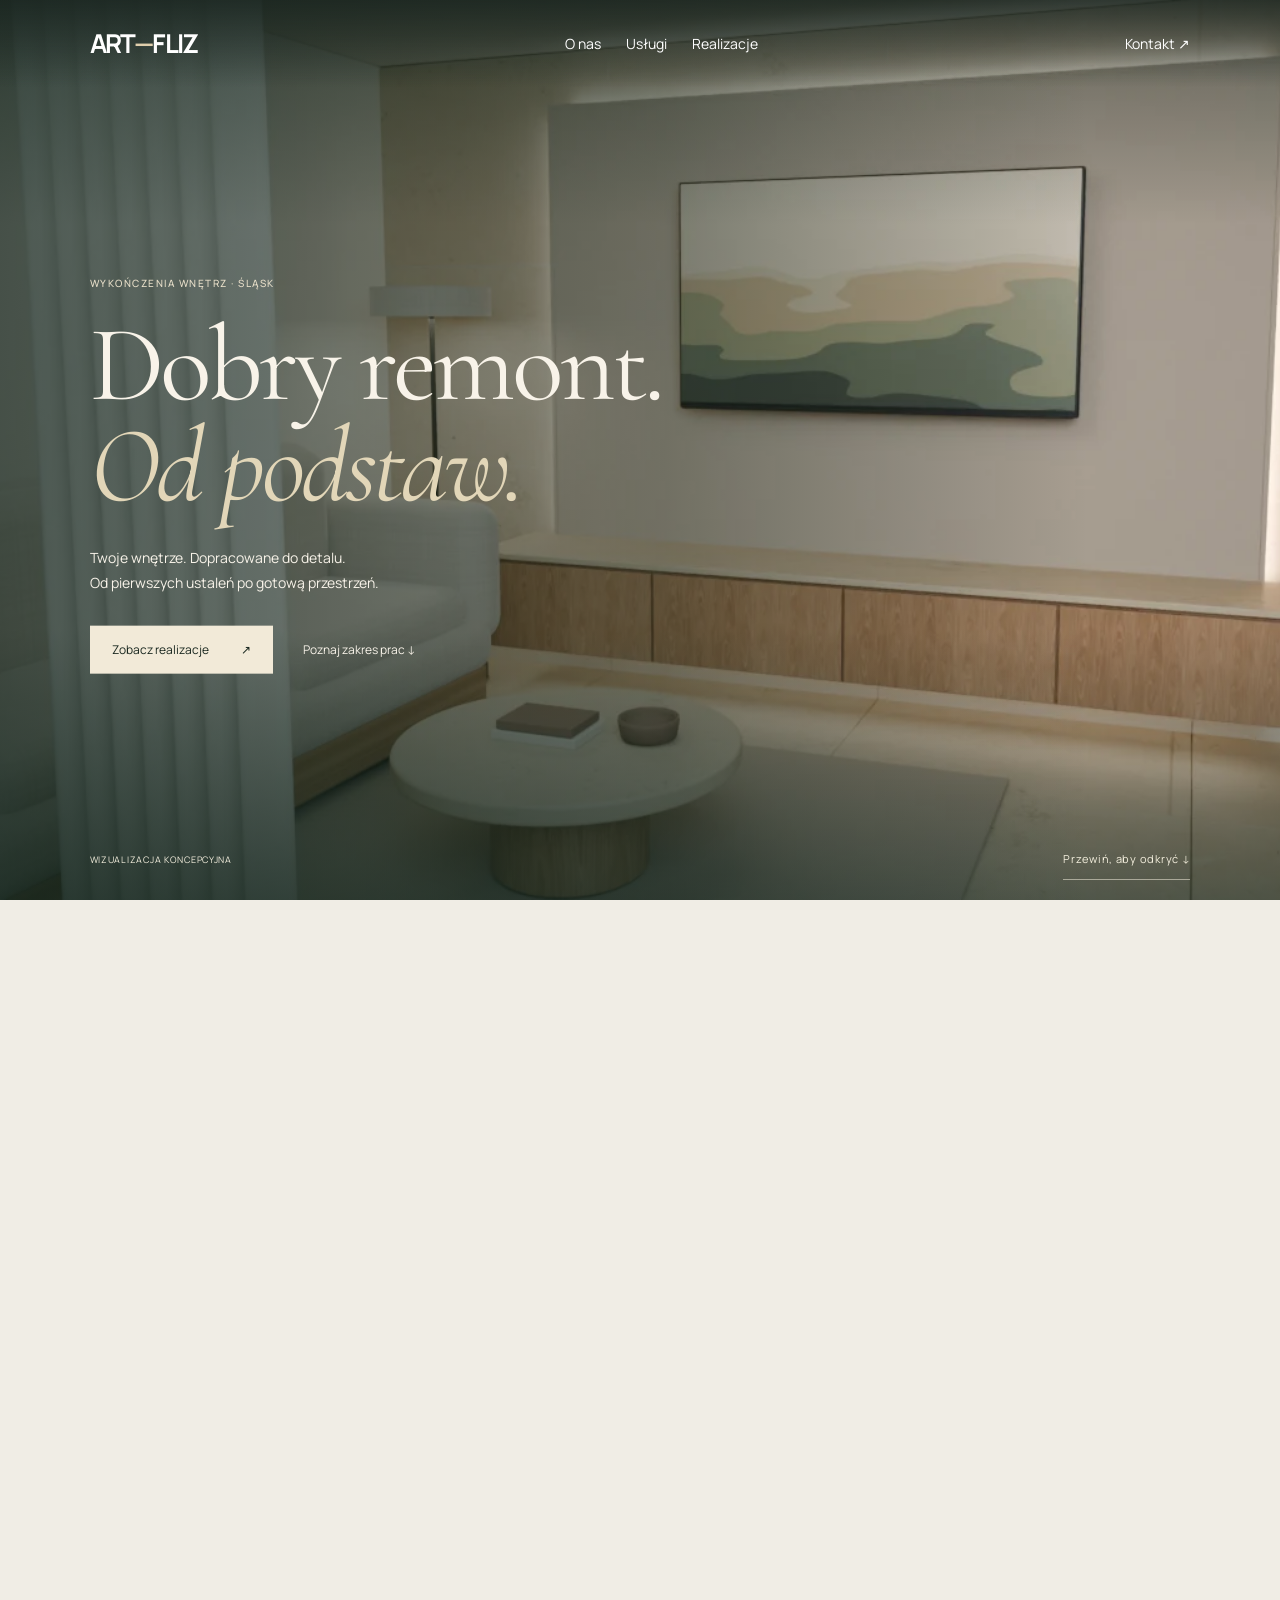
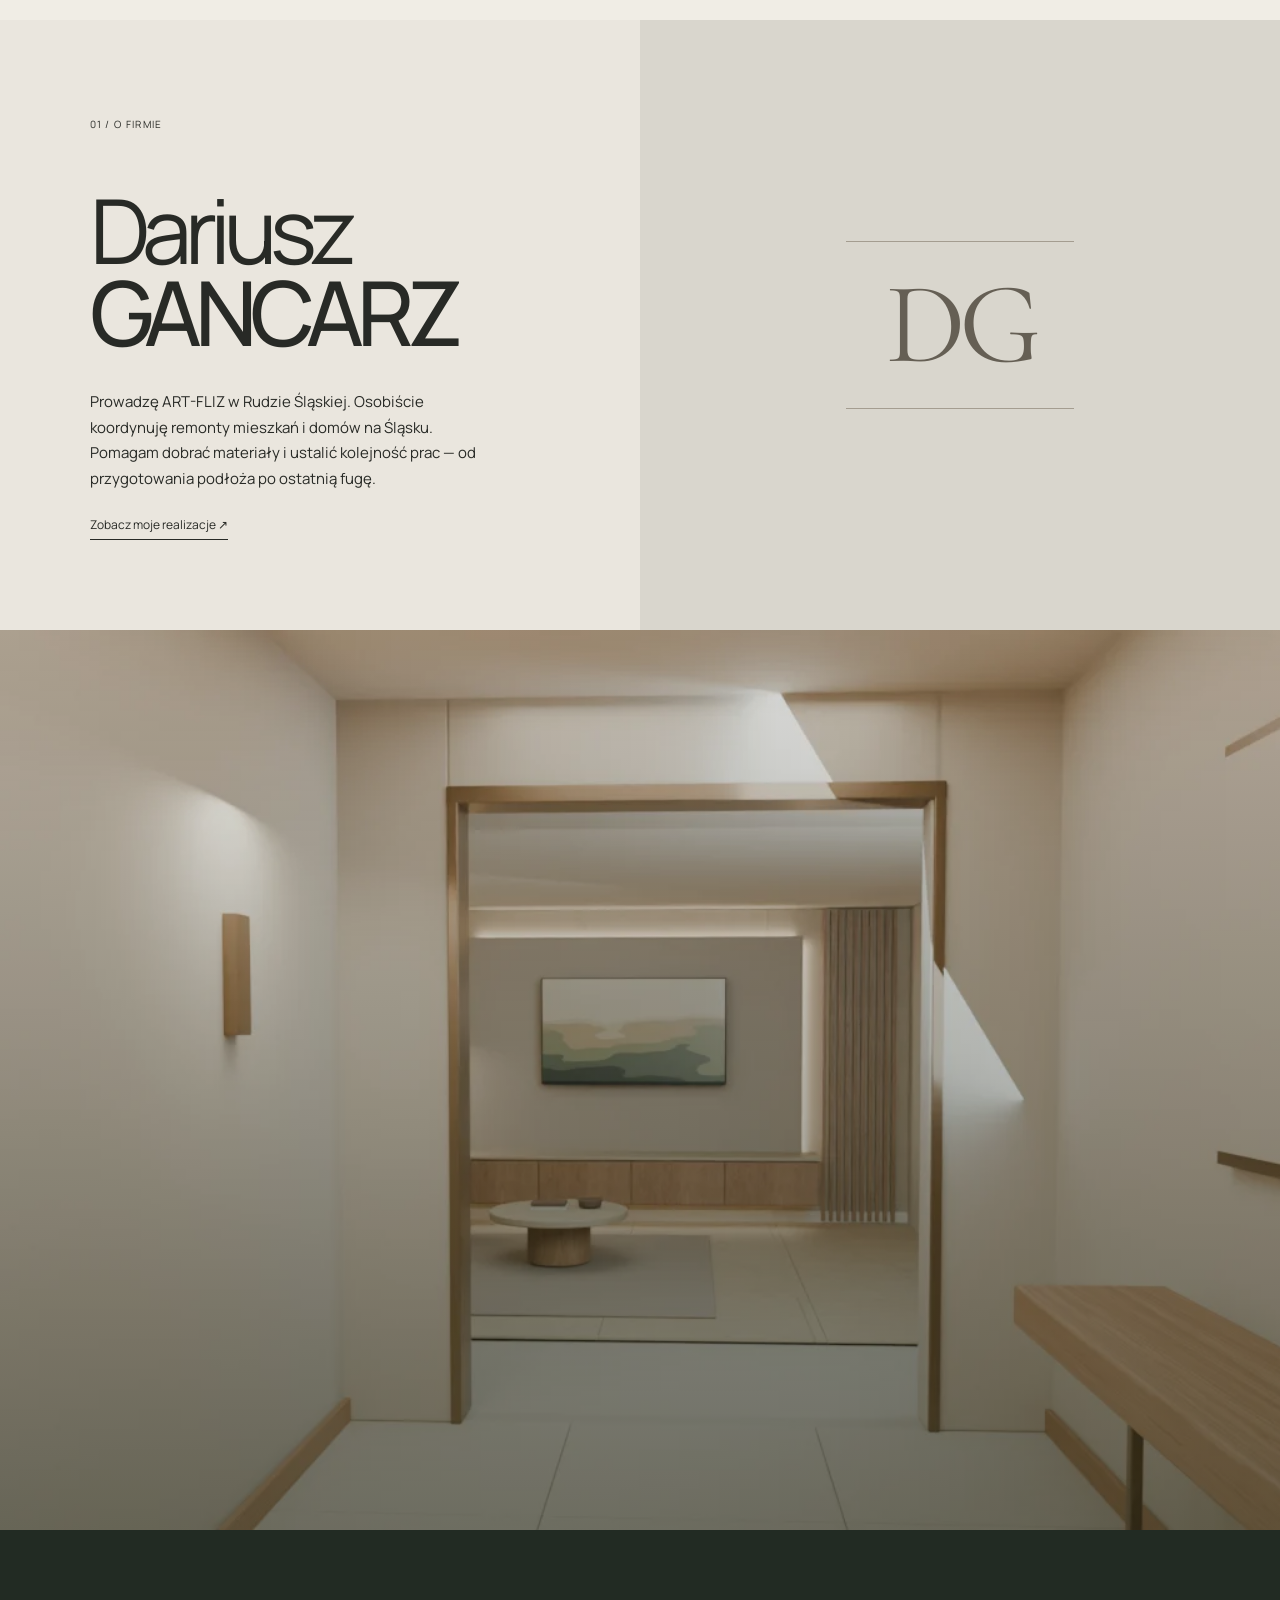
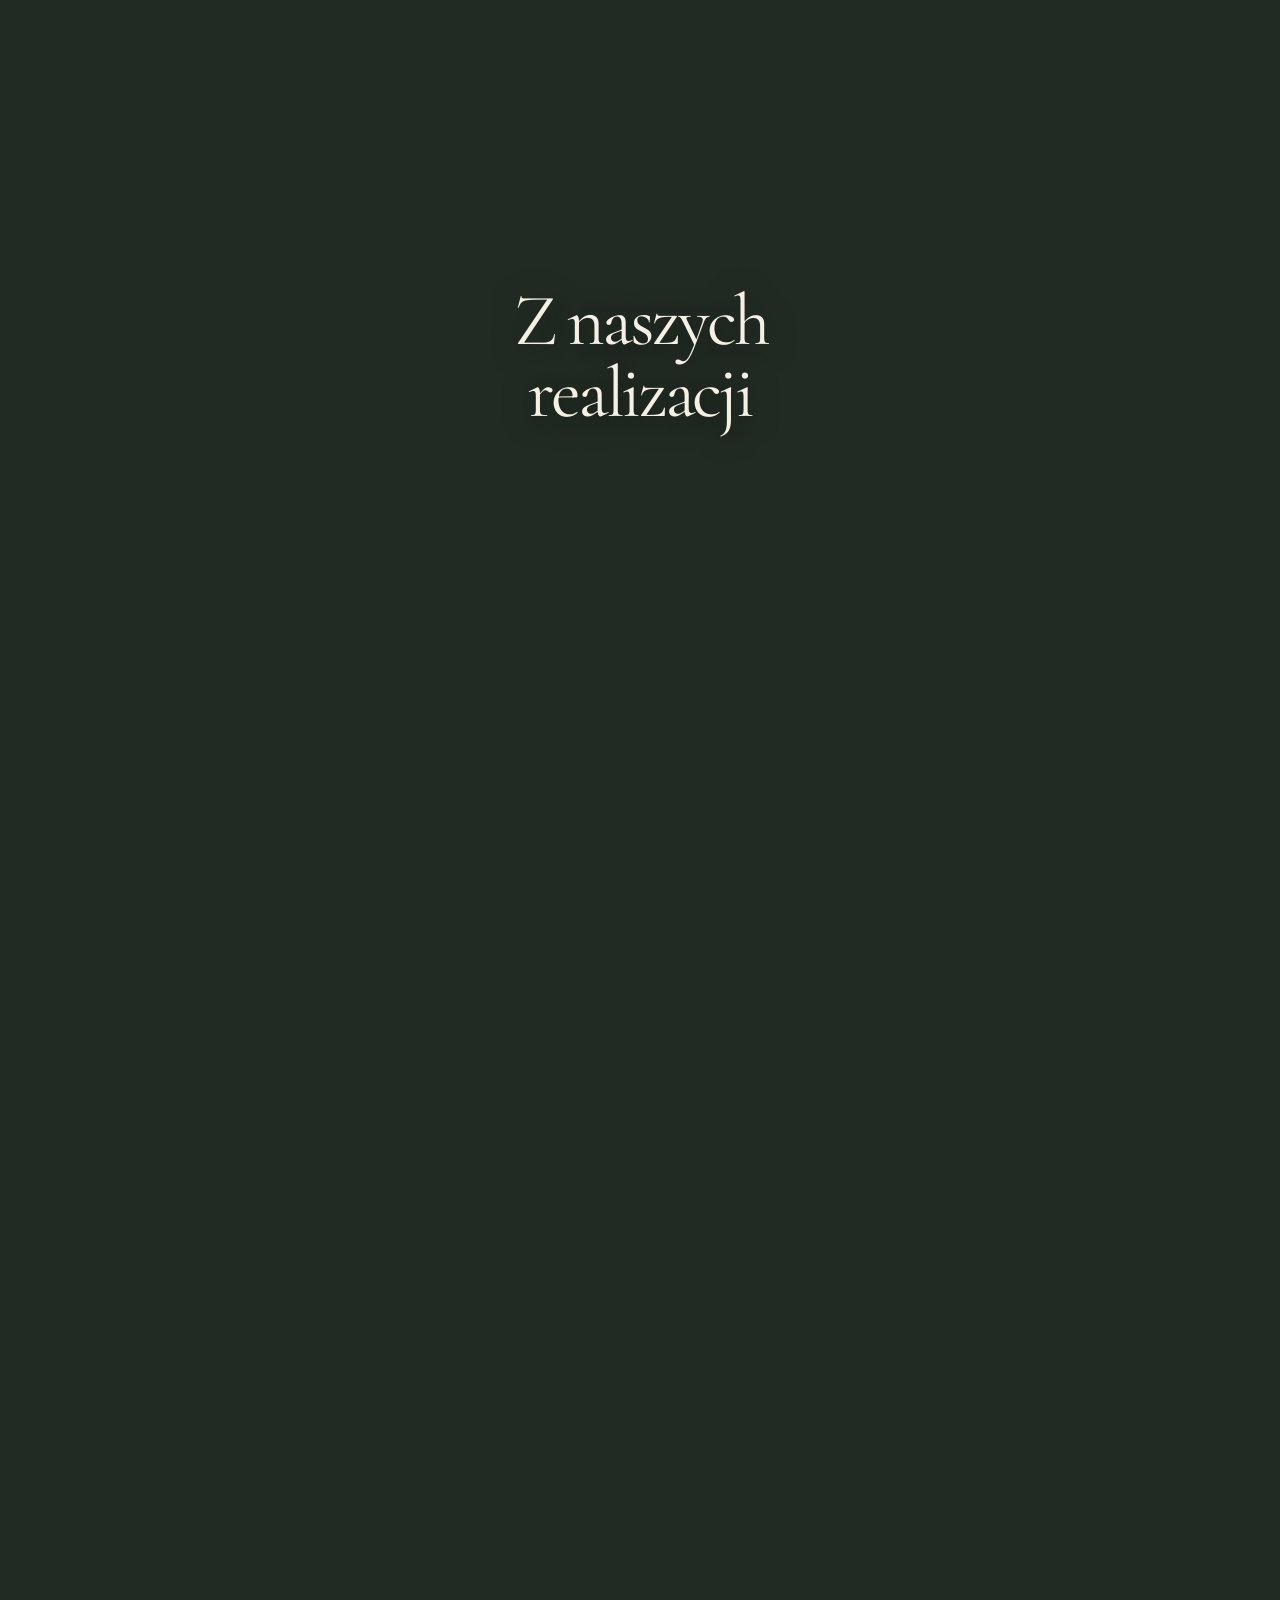
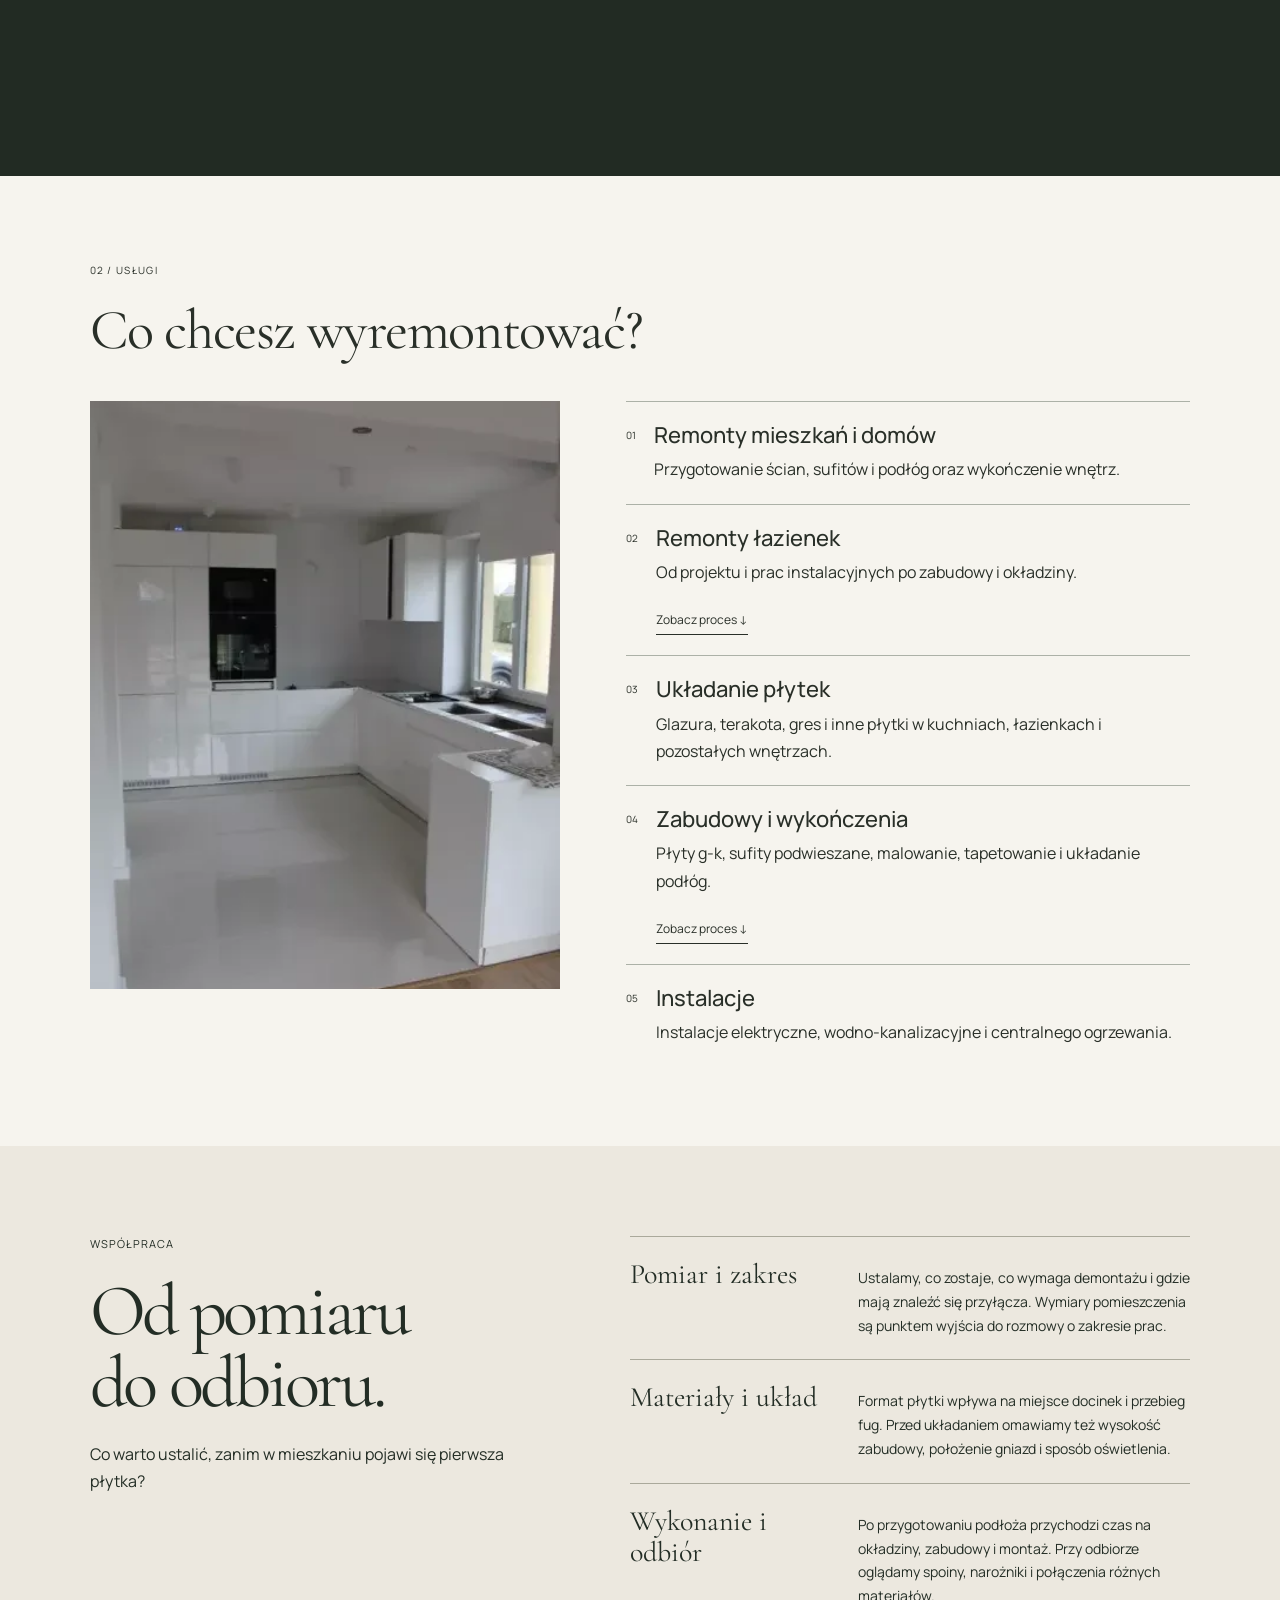
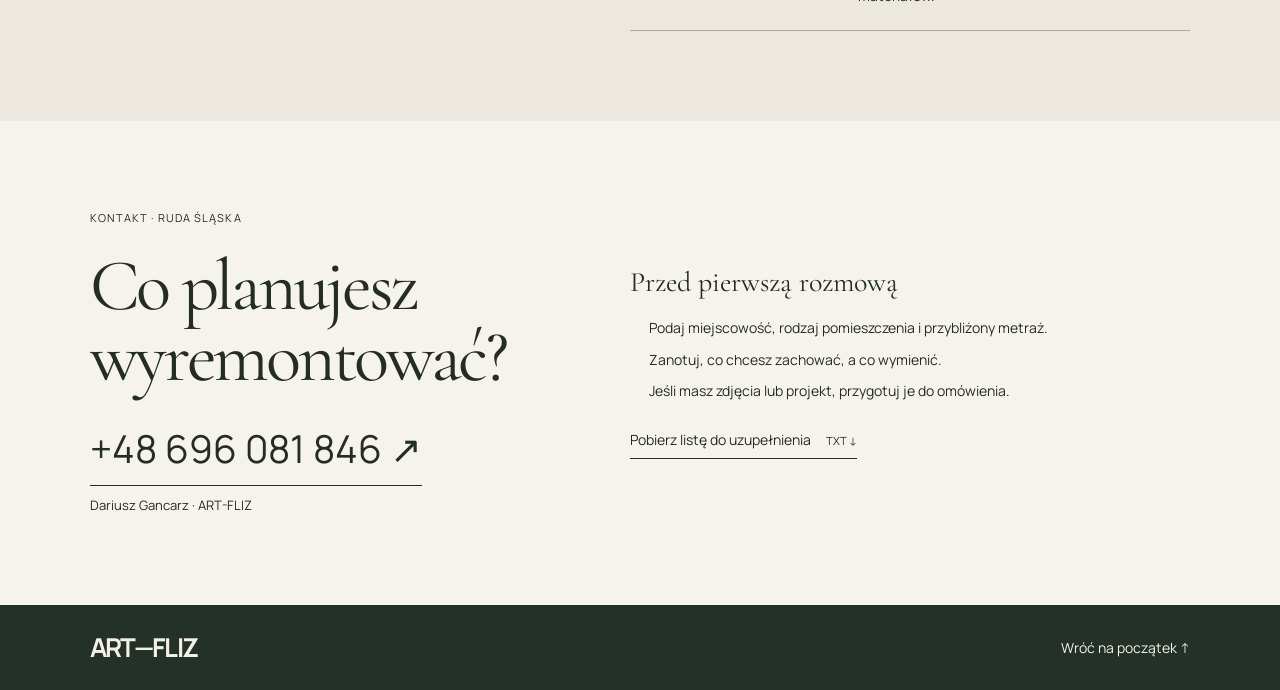
==== commit 258ec5e1: "Publish floating canvas gallery" ====
--- a/site/index.html
+++ b/site/index.html
@@ -1,5 +1,5 @@
 <!doctype html>
-<html lang="pl"><head><meta charset="UTF-8"/><meta name="viewport" content="width=device-width, initial-scale=1.0"/><meta name="theme-color" content="#232922"/><meta name="description" content="Wykończenia wnętrz na Śląsku. Zobacz proces metamorfozy salonu: od przygotowania podłoża po zabudowę, materiały i oświetlenie."/><link rel="icon" type="image/svg+xml" href="./favicon.svg"/><title>ART-FLIZ — Wykończenia wnętrz na Śląsku</title>  <script type="module" crossorigin src="./assets/index-B8K3zBPp.js"></script>
-  <link rel="stylesheet" crossorigin href="./assets/index-DPx7UbbA.css">
+<html lang="pl"><head><meta charset="UTF-8"/><meta name="viewport" content="width=device-width, initial-scale=1.0"/><meta name="theme-color" content="#232922"/><meta name="description" content="Wykończenia wnętrz na Śląsku. Zobacz proces metamorfozy salonu: od przygotowania podłoża po zabudowę, materiały i oświetlenie."/><link rel="icon" type="image/svg+xml" href="./favicon.svg"/><title>ART-FLIZ — Wykończenia wnętrz na Śląsku</title>  <script type="module" crossorigin src="./assets/index-mk2bRQ4p.js"></script>
+  <link rel="stylesheet" crossorigin href="./assets/index-RqkssxYA.css">
 </head><body><div id="root"></div></body></html>
 
--- a/site/assets/index-RqkssxYA.css
+++ b/site/assets/index-RqkssxYA.css
@@ -0,0 +1 @@
+@layer properties{@supports (((-webkit-hyphens:none)) and (not (margin-trim:inline))) or ((-moz-orient:inline) and (not (color:rgb(from red r g b)))){*,:before,:after,::backdrop{--tw-rotate-x:initial;--tw-rotate-y:initial;--tw-rotate-z:initial;--tw-skew-x:initial;--tw-skew-y:initial;--tw-border-style:solid;--tw-shadow:0 0 #0000;--tw-shadow-color:initial;--tw-shadow-alpha:100%;--tw-inset-shadow:0 0 #0000;--tw-inset-shadow-color:initial;--tw-inset-shadow-alpha:100%;--tw-ring-color:initial;--tw-ring-shadow:0 0 #0000;--tw-inset-ring-color:initial;--tw-inset-ring-shadow:0 0 #0000;--tw-ring-inset:initial;--tw-ring-offset-width:0px;--tw-ring-offset-color:#fff;--tw-ring-offset-shadow:0 0 #0000;--tw-blur:initial;--tw-brightness:initial;--tw-contrast:initial;--tw-grayscale:initial;--tw-hue-rotate:initial;--tw-invert:initial;--tw-opacity:initial;--tw-saturate:initial;--tw-sepia:initial;--tw-drop-shadow:initial;--tw-drop-shadow-color:initial;--tw-drop-shadow-alpha:100%;--tw-drop-shadow-size:initial;--tw-outline-style:solid}}}@layer theme{:root,:host{--font-sans:-apple-system, BlinkMacSystemFont, "Segoe UI", Roboto, "Helvetica Neue", "Noto Sans", Arial, sans-serif, "Apple Color Emoji", "Segoe UI Emoji", "Segoe UI Symbol", "Noto Color Emoji";--font-mono:ui-monospace, SFMono-Regular, Menlo, Monaco, Consolas, "Liberation Mono", "Courier New", monospace;--color-black:#000;--color-white:#fff;--spacing:.25rem;--text-xs:.75rem;--text-xs--line-height:calc(1 / .75);--text-sm:.875rem;--text-sm--line-height:calc(1.25 / .875);--text-lg:1.125rem;--text-lg--line-height:calc(1.75 / 1.125);--aspect-video:16 / 9;--default-transition-duration:.15s;--default-transition-timing-function:cubic-bezier(.4, 0, .2, 1);--default-font-family:var(--font-sans);--default-mono-font-family:var(--font-mono)}}@layer base{*,:after,:before,::backdrop{box-sizing:border-box;border:0 solid;margin:0;padding:0}::file-selector-button{box-sizing:border-box;border:0 solid;margin:0;padding:0}html,:host{-webkit-text-size-adjust:100%;tab-size:4;line-height:1.5;font-family:var(--default-font-family,-apple-system, BlinkMacSystemFont, "Segoe UI", Roboto, "Helvetica Neue", "Noto Sans", Arial, sans-serif, "Apple Color Emoji", "Segoe UI Emoji", "Segoe UI Symbol", "Noto Color Emoji");font-feature-settings:var(--default-font-feature-settings,normal);font-variation-settings:var(--default-font-variation-settings,normal);-webkit-tap-highlight-color:transparent}hr{height:0;color:inherit;border-top-width:1px}abbr:where([title]){-webkit-text-decoration:underline dotted;text-decoration:underline dotted}h1,h2,h3,h4,h5,h6{font-size:inherit;font-weight:inherit}a{color:inherit;-webkit-text-decoration:inherit;text-decoration:inherit}b,strong{font-weight:bolder}code,kbd,samp,pre{font-family:var(--default-mono-font-family,ui-monospace, SFMono-Regular, Menlo, Monaco, Consolas, "Liberation Mono", "Courier New", monospace);font-feature-settings:var(--default-mono-font-feature-settings,normal);font-variation-settings:var(--default-mono-font-variation-settings,normal);font-size:1em}small{font-size:80%}sub,sup{vertical-align:baseline;font-size:75%;line-height:0;position:relative}sub{bottom:-.25em}sup{top:-.5em}table{text-indent:0;border-color:inherit;border-collapse:collapse}:-moz-focusring:where(:not(iframe)){outline:auto}progress{vertical-align:baseline}summary{display:list-item}ol,ul,menu{list-style:none}img,svg,video,canvas,audio,iframe,embed,object{vertical-align:middle;display:block}img,video{max-width:100%;height:auto}button,input,select,optgroup,textarea{font:inherit;font-feature-settings:inherit;font-variation-settings:inherit;letter-spacing:inherit;color:inherit;opacity:1;background-color:#0000;border-radius:0}::file-selector-button{font:inherit;font-feature-settings:inherit;font-variation-settings:inherit;letter-spacing:inherit;color:inherit;opacity:1;background-color:#0000;border-radius:0}:where(select:is([multiple],[size])) optgroup{font-weight:bolder}:where(select:is([multiple],[size])) optgroup option{padding-inline-start:20px}::file-selector-button{margin-inline-end:4px}::placeholder{opacity:1}@supports (not ((-webkit-appearance:-apple-pay-button))) or (contain-intrinsic-size:1px){::placeholder{color:currentColor}@supports (color:color-mix(in lab,red,red)){::placeholder{color:color-mix(in oklab,currentcolor 50%,transparent)}}}textarea{resize:vertical}::-webkit-search-decoration{-webkit-appearance:none}::-webkit-date-and-time-value{min-height:1lh;text-align:inherit}::-webkit-datetime-edit{display:inline-flex}::-webkit-datetime-edit-fields-wrapper{padding:0}::-webkit-datetime-edit{padding-block:0}::-webkit-datetime-edit-year-field{padding-block:0}::-webkit-datetime-edit-month-field{padding-block:0}::-webkit-datetime-edit-day-field{padding-block:0}::-webkit-datetime-edit-hour-field{padding-block:0}::-webkit-datetime-edit-minute-field{padding-block:0}::-webkit-datetime-edit-second-field{padding-block:0}::-webkit-datetime-edit-millisecond-field{padding-block:0}::-webkit-datetime-edit-meridiem-field{padding-block:0}::-webkit-calendar-picker-indicator{line-height:1}:-moz-ui-invalid{box-shadow:none}button,input:where([type=button],[type=reset],[type=submit]){appearance:button}::file-selector-button{appearance:button}::-webkit-inner-spin-button{height:auto}::-webkit-outer-spin-button{height:auto}[hidden]:where(:not([hidden=until-found])){display:none!important}}@layer components;@layer utilities{.invisible{visibility:hidden}.visible{visibility:visible}.absolute{position:absolute}.fixed{position:fixed}.static{position:static}.mt-4{margin-top:calc(var(--spacing) * 4)}.mt-6{margin-top:calc(var(--spacing) * 6)}.mr-2{margin-right:calc(var(--spacing) * 2)}.block{display:block}.flex{display:flex}.grid{display:grid}.hidden{display:none}.table{display:table}.aspect-video{aspect-ratio:var(--aspect-video)}.h-auto{height:auto}.w-full{width:100%}.grow{flex-grow:1}.transform{transform:var(--tw-rotate-x,) var(--tw-rotate-y,) var(--tw-rotate-z,) var(--tw-skew-x,) var(--tw-skew-y,)}.cursor-pointer{cursor:pointer}.resize{resize:both}.grid-cols-2{grid-template-columns:repeat(2,minmax(0,1fr))}.flex-wrap{flex-wrap:wrap}.items-baseline{align-items:baseline}.justify-between{justify-content:space-between}.gap-2{gap:calc(var(--spacing) * 2)}.rounded{border-radius:.25rem}.border{border-style:var(--tw-border-style);border-width:1px}.border-\[\#34362f\]{border-color:#34362f}.border-black\/15{border-color:#00000026}@supports (color:color-mix(in lab,red,red)){.border-black\/15{border-color:color-mix(in oklab,var(--color-black) 15%,transparent)}}.bg-\[\#34362f\]{background-color:#34362f}.bg-\[\#d7d4cd\]{background-color:#d7d4cd}.px-4{padding-inline:calc(var(--spacing) * 4)}.py-3{padding-block:calc(var(--spacing) * 3)}.text-left{text-align:left}.text-lg{font-size:var(--text-lg);line-height:var(--tw-leading,var(--text-lg--line-height))}.text-sm{font-size:var(--text-sm);line-height:var(--tw-leading,var(--text-sm--line-height))}.text-xs{font-size:var(--text-xs);line-height:var(--tw-leading,var(--text-xs--line-height))}.text-white{color:var(--color-white)}.opacity-60{opacity:.6}.opacity-65{opacity:.65}.shadow{--tw-shadow:0 1px 3px 0 var(--tw-shadow-color,#0000001a), 0 1px 2px -1px var(--tw-shadow-color,#0000001a);box-shadow:var(--tw-inset-shadow),var(--tw-inset-ring-shadow),var(--tw-ring-offset-shadow),var(--tw-ring-shadow),var(--tw-shadow)}.ring{--tw-ring-shadow:var(--tw-ring-inset,) 0 0 0 calc(1px + var(--tw-ring-offset-width)) var(--tw-ring-color,currentcolor);box-shadow:var(--tw-inset-shadow),var(--tw-inset-ring-shadow),var(--tw-ring-offset-shadow),var(--tw-ring-shadow),var(--tw-shadow)}.blur{--tw-blur:blur(8px);filter:var(--tw-blur,) var(--tw-brightness,) var(--tw-contrast,) var(--tw-grayscale,) var(--tw-hue-rotate,) var(--tw-invert,) var(--tw-saturate,) var(--tw-sepia,) var(--tw-drop-shadow,)}.transition{transition-property:color,background-color,border-color,outline-color,text-decoration-color,fill,stroke,--tw-gradient-from,--tw-gradient-via,--tw-gradient-to,opacity,box-shadow,transform,translate,scale,rotate,filter,-webkit-backdrop-filter,backdrop-filter,display,content-visibility,overlay,pointer-events;transition-timing-function:var(--tw-ease,var(--default-transition-timing-function));transition-duration:var(--tw-duration,var(--default-transition-duration))}.transition-colors{transition-property:color,background-color,border-color,outline-color,text-decoration-color,fill,stroke,--tw-gradient-from,--tw-gradient-via,--tw-gradient-to;transition-timing-function:var(--tw-ease,var(--default-transition-timing-function));transition-duration:var(--tw-duration,var(--default-transition-duration))}@media(hover:hover){.hover\:bg-black\/5:hover{background-color:#0000000d}@supports (color:color-mix(in lab,red,red)){.hover\:bg-black\/5:hover{background-color:color-mix(in oklab,var(--color-black) 5%,transparent)}}}.focus-visible\:outline-2:focus-visible{outline-style:var(--tw-outline-style);outline-width:2px}.focus-visible\:outline-offset-2:focus-visible{outline-offset:2px}.focus-visible\:outline-\[\#78694b\]:focus-visible{outline-color:#78694b}@media(min-width:48rem){.md\:grid-cols-4{grid-template-columns:repeat(4,minmax(0,1fr))}}}:root{color:#2c3027;font-synthesis:none;text-rendering:optimizelegibility;background:#f4f1e9;font-family:Arial,Helvetica,sans-serif}*{box-sizing:border-box}body{min-width:320px;margin:0}a{color:inherit;text-decoration:none}button,input{font:inherit}button{cursor:pointer;color:inherit}button:disabled{cursor:wait}a:focus-visible,button:focus-visible,input:focus-visible{outline-offset:6px;outline:2px solid #ac854a}img{width:100%;height:auto;display:block}p,h1,h2,h3{margin:0}section{scroll-margin-top:0}::selection{color:#20251f;background:#cbb78e}.skip-link{z-index:30;background:#fff;padding:15px;position:fixed;top:-100px;left:16px}.skip-link:focus{top:12px}.eyebrow{letter-spacing:.17em;font-size:10px;font-weight:500;line-height:1.6}.muted{color:#797768}h2{letter-spacing:-.043em;font-family:Georgia,Times New Roman,serif;font-size:clamp(36px,4.4vw,70px);font-weight:400;line-height:1.08}h2 em{color:#858371;font-weight:400}.section-shell{max-width:1520px;margin:auto;padding:115px 7%}.site-header{z-index:5;color:#f8f5ec;justify-content:space-between;align-items:center;gap:30px;width:100%;height:110px;padding:0 5%;display:flex;position:absolute;top:0;left:0}.brand{letter-spacing:.21em;align-items:center;gap:16px;font-size:11px;font-weight:600;line-height:1.5;display:flex}.brand small{letter-spacing:.33em;font-size:8px;font-weight:400;display:block}.brand-symbol{letter-spacing:-.12em;margin-right:8px;font-family:Georgia,serif;font-size:48px;font-weight:400;line-height:1}.site-header nav{gap:32px;font-size:11px;display:flex}.site-header nav a,.site-header nav button{background:0 0;border:0;padding:12px 0}.site-header nav a:hover,.site-header nav button:hover{border-bottom:1px solid #f6f1e3}.header-contact{border-bottom:1px solid #c7c4b780;padding:12px 0;font-size:11px}.header-contact span{margin-left:32px;font-size:16px}.renovation-scroll{background:#252921;height:950svh}.cinema-stage{isolation:isolate;color:#f7f4ec;background:#252921;outline:none;height:100svh;min-height:480px;position:sticky;top:0;overflow:hidden}.renovation-video,.cinema-opening,.cinema-finale{object-fit:cover;object-position:center;width:100%;height:100%;position:absolute;inset:0}.cinema-opening,.cinema-finale{pointer-events:none}.cinema-shade{pointer-events:none;background:linear-gradient(#0000 67%,#141a13ed),linear-gradient(#161d1766,#0000 20%);position:absolute;inset:0}.is-intro .cinema-shade,.is-outro .cinema-shade{background:linear-gradient(90deg,#111a12d6,#111a1260 43%,#0000 78%),linear-gradient(#111a1266,#0000 25%),linear-gradient(#0000 76%,#111a1280)}.cinema-intro{position:absolute;top:21%;left:7%;right:35%}.cinema-intro .eyebrow{font-size:9px}.cinema-intro .eyebrow>span{vertical-align:middle;background:#cccbb8;width:27px;height:1px;margin-right:12px;display:inline-block}.cinema-intro h1{letter-spacing:-.055em;margin:26px 0;font-family:Georgia,Times New Roman,serif;font-size:clamp(68px,7.9vw,126px);font-weight:400;line-height:.94}.cinema-intro h1 em{color:#d3d4b8;font-weight:400}.intro-description{color:#e3e4d6;font-size:14px;line-height:1.9}.film-cta{color:#f6f4e9;background:0 0;border:0;border-bottom:1px solid #e2e2ce;align-items:center;gap:50px;margin-top:24px;padding:17px 0 12px;font-size:12px;display:inline-flex}.film-cta span{font-size:24px;font-weight:300}.film-cta:hover{color:#fff;border-color:#fff}.intro-bottom{letter-spacing:.15em;color:#e1e2d0;justify-content:space-between;align-items:center;gap:24px;font-size:8px;display:flex;position:absolute;bottom:30px;left:7%;right:5%}.intro-bottom b{vertical-align:middle;margin-left:30px;font-size:22px;font-weight:400}.intro-bottom a{letter-spacing:.04em;font-size:9px}.cinema-top{justify-content:space-between;align-items:center;gap:24px;display:flex;position:absolute;top:24px;left:5%;right:5%}.cinema-brand{letter-spacing:-.13em;font:40px/.8 Georgia,serif}.cinema-brand span{color:#cbd0b4}.film-label{letter-spacing:.19em;border-left:1px solid #eec5;margin-right:auto;padding-left:24px;font-size:8px}.scene-modes{gap:20px;display:flex}.scene-modes button{letter-spacing:.04em;color:#e5e5d4;background:0 0;border:0;border-bottom:1px solid #0000;padding:9px 0;font-size:9px}.scene-modes button[aria-pressed=true]{color:#fff;border-color:#f1f1dd}.film-story{pointer-events:none;align-items:flex-end;gap:30px;display:flex;position:absolute;bottom:113px;left:6%;right:6%}.story-number{color:#d7dbbf;white-space:nowrap;padding-bottom:7px;font:48px/1 Georgia,serif}.story-number>span{color:#b1b8a1;font:10px Arial}.story-copy .eyebrow{color:#d0d5bb;margin-bottom:14px;font-size:8px}.story-copy h2{letter-spacing:-.04em;margin-bottom:12px;font-size:clamp(32px,3.5vw,55px)}.story-copy>p:last-child{color:#e0e4d5;font-size:12px;line-height:1.7}.film-skip{white-space:nowrap;pointer-events:auto;border-bottom:1px solid #dadfc37a;margin:0 0 5px auto;padding-bottom:10px;font-size:10px}.film-skip span{margin-left:25px;font-size:18px}.chapter-nav{gap:14px;display:flex;position:absolute;bottom:28px;left:6%;right:6%}.chapter-nav button{text-align:left;color:#c6cdb4;background:0 0;border:0;flex:1;padding:0;font-size:9px}.chapter-nav button[aria-current]{color:#fff}.chapter-track{background:#ecf0dd36;width:100%;height:2px;margin-bottom:15px;display:block}.chapter-track i{background:#e5edcb;height:100%;display:block}.chapter-index{opacity:.55;margin-right:9px;font-size:8px}.chapter-nav button:hover .chapter-track{background:#ecf0dd80}.scene-marker{pointer-events:none;filter:drop-shadow(0 1px 5px #1118);align-items:center;gap:0;display:flex;position:absolute}.scene-marker i{background:#fafbea;border-radius:50%;width:8px;height:8px;box-shadow:0 0 0 5px #ffffff24}.scene-marker:after{content:"";background:#fbfcea99;order:1;width:35px;height:1px}.scene-marker span{letter-spacing:.02em;white-space:nowrap;background:#283021d9;border:1px solid #f0f3da50;order:2;padding:9px 12px;font-size:9px}.reveal-label{justify-content:space-between;align-items:center;gap:20px;display:flex;position:absolute;bottom:10%;left:7%;right:7%}.reveal-label span{font:clamp(22px,3vw,44px)/1.2 Georgia,serif}.reveal-label b{letter-spacing:.2em;font-size:10px;font-weight:400}.cinema-outro{position:absolute;top:31%;left:7%}.cinema-outro h2{margin-top:25px;font-size:clamp(80px,10vw,150px);line-height:.93}.cinema-outro h2 em{color:#d3d4b8}.film-loading{z-index:2;background:#222b1ee6;padding:10px 14px;font-size:10px;position:absolute;top:88px;right:6%}.film-error{height:100%}.film-error img{object-fit:cover;height:100%}.film-error p{z-index:3;background:#20281c;padding:25px;position:absolute;top:45%;left:7%;right:7%}.film-error a{text-decoration:underline}.renovation-player .cinema-stage{position:relative}.is-player .renovation-video{object-fit:contain;z-index:1;height:calc(100% - 320px);inset:95px 0 225px}.is-player .cinema-shade{display:none}.is-player .film-story{bottom:115px}.is-player .story-copy h2{font-size:34px}.static-hero{position:relative}.is-player .cinema-top{top:30px;left:5%}.is-player .cinema-brand{display:none}.is-player .film-label{border:0;padding-left:0}.section-heading{grid-template-columns:.55fr 1.8fr auto;align-items:start;gap:30px;margin-bottom:60px;display:grid}.section-heading .eyebrow{padding-top:12px}.section-heading h2{font-size:clamp(35px,4vw,62px)}.section-heading div>p{color:#777b6c;margin-top:22px;font-size:14px;line-height:1.9}.section-symbol{color:#777b61;font-size:68px;font-weight:300;line-height:1}.comparison-image{aspect-ratio:16/9;background:#ddd8ce;position:relative;overflow:hidden}.comparison-image img{object-fit:cover;width:100%;height:100%;position:absolute;inset:0}.comparison-label{letter-spacing:.17em;color:#30382b;pointer-events:none;background:#f4f1e9e8;padding:10px 16px;font-size:9px;position:absolute;top:24px}.before-label{left:24px}.after-label{right:24px}.comparison-divider{pointer-events:none;background:#f8f6ee;width:1px;position:absolute;top:0;bottom:0;transform:translate(-.5px)}.comparison-divider span{color:#444c3b;background:#f4f2ec;border-radius:50%;place-items:center;width:52px;height:52px;font-size:19px;display:grid;position:absolute;top:50%;left:50%;transform:translate(-50%,-50%);box-shadow:0 2px 20px #0002}.comparison-range{opacity:0;cursor:ew-resize;width:100%;height:100%;margin:0;position:absolute;inset:0}.comparison-image:has(input:focus-visible){outline-offset:5px;outline:3px solid #977c52}.comparison-caption{color:#777b6c;justify-content:space-between;gap:20px;margin-top:17px;font-size:10px;line-height:1.6;display:flex}.comparison-caption label{color:#333c2d}.result-notes{letter-spacing:.12em;color:#808271;border-top:1px solid #d2d2c1;justify-content:space-between;gap:25px;margin-top:35px;padding-top:35px;font-size:8px;display:flex}.detail-section{background:#e7e5da}.details-heading{grid-template-columns:.6fr 1.3fr .8fr;align-items:end;gap:35px;margin-bottom:55px;display:grid}.details-heading .eyebrow{align-self:start;padding-top:10px}.details-heading h2{font-size:clamp(35px,3.6vw,55px)}.details-heading>p:last-child{color:#727968;font-size:14px;line-height:1.9}.detail-grid{grid-template-columns:repeat(3,1fr);gap:30px;display:grid}.material-detail:nth-child(2){padding-top:80px}.material-detail:nth-child(3){padding-top:35px}.detail-shot{background:0 0;border:0;width:100%;padding:0;display:block;position:relative;overflow:hidden}.detail-shot img{aspect-ratio:4/5;object-fit:cover;transition:transform .7s}.detail-shot:hover img{transform:scale(1.04)}.detail-open{color:#383e2c;background:#f2f0e4e6;padding:10px 12px;font-size:9px;position:absolute;bottom:15px;right:15px}.material-caption{gap:25px;margin-top:22px;display:flex}.material-caption>span{color:#8d8b76;padding-top:6px;font-size:9px}.material-caption h3{letter-spacing:-.025em;font:27px/1.2 Georgia,serif}.material-caption p{color:#7c7f6d;margin-top:9px;font-size:12px;line-height:1.7}.services-section{grid-template-columns:1fr 1.4fr;gap:100px;display:grid}.services-intro h2{margin-top:26px;font-size:clamp(42px,4.5vw,67px)}.services-intro>p:not(.eyebrow){color:#7b806d;margin-top:25px;font-size:12px;line-height:1.9}.services-symbol{color:#858b71;margin-top:40px;font-size:80px;line-height:1;display:block}.service-row{text-align:left;background:0 0;border:0;border-top:1px solid #c8ccb9;align-items:flex-start;gap:25px;width:100%;padding:30px 0;display:flex}.service-row:last-child{border-bottom:1px solid #c8ccb9}.service-number{color:#939682;padding-top:6px;font-size:9px;line-height:2}.service-row h3{letter-spacing:-.025em;font:27px/1.25 Georgia,serif}.service-row p{color:#797e6b;max-width:370px;margin-top:12px;font-size:13px;line-height:1.9}.service-action{color:#8d8e7a;margin-top:16px;font-size:9px;display:block}.service-arrow{color:#777e61;margin-left:auto;font-size:24px;line-height:1.5;transition:transform .2s}.service-row:hover .service-arrow{transform:translate(3px,-3px)}.service-row:hover h3{color:#727e55}.contact-section{color:#f0f0df;background:#303a2a}.contact-section .eyebrow{color:#b4bda2;font-size:9px}.contact-layout{justify-content:space-between;align-items:flex-end;gap:40px;margin-top:38px;display:flex}.contact-layout h2{font-size:clamp(42px,6.7vw,100px);line-height:1.04}.contact-layout h2 em{color:#b4bba0}.contact-info{color:#c3c9b1;max-width:280px;padding-bottom:5px;font-size:12px;line-height:1.8}.contact-location{color:#edf0db;margin-bottom:18px;font-size:17px;display:block}.contact-rule{background:#b2bc9570;width:100%;height:1px;margin:25px 0;display:block}.contact-note{color:#a0ac8d;font-size:9px}.site-footer{color:#acb798;background:#222b1e;justify-content:space-between;align-items:center;gap:25px;padding:40px 7%;font-size:10px;display:flex}.footer-brand{color:#e0e5d4;font:22px Georgia,serif}.footer-brand span{color:#9fa98e;margin-top:8px;font:9px Arial;display:block}.site-footer>span{color:#82916f;font:italic 21px Georgia,serif}@media(min-width:1600px){.cinema-intro{top:22%}}@media(max-width:1000px){.section-shell{padding:80px 6%}.section-heading{grid-template-columns:.5fr 1.8fr}.section-symbol{display:none}.details-heading{grid-template-columns:1fr 1fr}.details-heading .eyebrow{grid-column:1/-1}.detail-grid{gap:20px}.material-caption{gap:14px}.material-caption h3{font-size:23px}.services-section{gap:50px}.service-row{gap:15px}.service-row h3{font-size:23px}.site-header{gap:20px;height:90px}.site-header nav{gap:20px}.cinema-intro{top:23%;right:30%}.cinema-intro h1{font-size:88px}.story-number{display:none}.film-story{bottom:108px}.chapter-nav{gap:10px}.chapter-index{display:none}.chapter-nav button{font-size:8px}.story-copy h2{font-size:42px}.story-copy>p:last-child{max-width:490px}.film-skip{font-size:9px}.cinema-outro h2{font-size:110px}.header-contact span{margin-left:15px}}@media(max-width:600px){.site-header{gap:12px;height:85px;padding:0 6%}.brand{gap:9px;font-size:9px}.brand small{font-size:7px}.brand-symbol{margin-right:4px;font-size:39px}.site-header nav{display:none}.header-contact{font-size:10px}.header-contact span{margin-left:12px}.renovation-scroll{height:870svh}.cinema-stage{min-height:480px}.renovation-scroll .renovation-video{object-fit:cover;height:66%;transition:object-position .35s ease-out;top:12%}.cinema-opening{clip-path:none!important}.cinema-stage:not(.is-intro):not(.is-outro) .cinema-shade{background:linear-gradient(#0000 53%,#252921 81%),linear-gradient(#252921 16%,#0000 34%)}.cinema-intro{top:23%;left:7%;right:7%}.cinema-intro h1{margin:25px 0;font-size:clamp(66px,18vw,91px);line-height:.95}.cinema-intro .eyebrow{letter-spacing:.12em;font-size:7px}.cinema-intro .eyebrow>span{width:18px;margin-right:8px}.intro-description{font-size:13px}.film-cta{gap:35px;margin-top:18px;padding-top:12px;font-size:11px}.intro-bottom{letter-spacing:.09em;font-size:7px;bottom:25px;left:7%;right:7%}.intro-bottom b{margin-left:10px;font-size:19px}.intro-bottom a{text-align:right;max-width:120px;font-size:7px;line-height:1.7}.cinema-top{gap:17px;top:27px;left:7%;right:7%}.cinema-brand{font-size:34px}.film-label{display:none}.scene-modes{gap:15px}.scene-modes button{font-size:8px}.film-story{display:block;bottom:115px;left:7%;right:7%}.story-copy .eyebrow{margin-bottom:12px;font-size:7px}.story-copy h2{max-width:320px;margin-bottom:12px;font-size:33px;line-height:1.08}.story-copy>p:last-child{max-width:310px;font-size:12px;line-height:1.7}.film-skip{display:none}.chapter-nav{gap:8px;bottom:40px;left:7%;right:7%}.chapter-name{display:none}.chapter-index{text-align:center;opacity:.65;margin:0;font-size:9px;display:block}.chapter-track{margin-bottom:13px}.chapter-nav button{min-height:44px}.scene-marker span{padding:8px;font-size:8px}.scene-marker:after{width:18px}.scene-marker i{width:5px;height:5px}.cinema-outro{top:28%;left:7%}.cinema-outro .eyebrow{letter-spacing:.11em;font-size:7px}.cinema-outro h2{margin-top:30px;font-size:98px}.reveal-label{display:block;bottom:18%}.reveal-label span{max-width:270px;font-size:30px;display:block}.reveal-label b{margin-top:20px;font-size:8px;display:block}.is-player .cinema-top{top:27px;left:7%}.is-player .renovation-video{height:calc(100% - 330px);inset:75px 0 255px}.is-player .film-story{bottom:107px}.is-player .story-copy h2{font-size:27px}.section-shell{padding:65px 7%}.section-heading{margin-bottom:32px;display:block}.section-heading h2{margin-top:24px;font-size:35px}.section-heading div>p{margin-top:20px;font-size:13px}.eyebrow{font-size:8px}.desktop-break{display:none}.comparison-image{aspect-ratio:4/3;margin-left:-8.14%;margin-right:-8.14%}.comparison-image img{object-position:54% center}.comparison-label{padding:8px 11px;font-size:8px;top:14px}.before-label{left:15px}.after-label{right:15px}.comparison-divider span{width:40px;height:40px}.comparison-caption{gap:20px;font-size:9px}.comparison-caption span{text-align:right;max-width:155px}.result-notes{gap:20px;margin-top:25px;padding-top:23px;font-size:7px;line-height:1.7}.result-notes span:nth-child(2){display:none}.result-notes span:last-child{text-align:right;margin-left:auto}.details-heading{margin-bottom:35px;display:block}.details-heading h2{margin-top:23px;font-size:36px}.details-heading>p:last-child{margin-top:20px;font-size:13px}.detail-grid{grid-template-columns:1fr 1fr;gap:34px 18px}.material-detail:nth-child(2){padding-top:45px}.material-detail:nth-child(3){grid-column:1/-1;grid-template-columns:1fr 1fr;align-items:center;gap:18px;padding-top:0;display:grid}.material-caption{gap:10px;margin-top:15px}.material-caption h3{font-size:22px}.material-caption p{margin-top:7px;font-size:11px;line-height:1.7}.material-caption>span{padding-top:6px;font-size:7px}.material-detail:nth-child(3) .material-caption{margin:0;display:block}.material-detail:nth-child(3) .material-caption>span{margin-bottom:12px;display:block}.detail-open{padding:6px 8px;font-size:7px;line-height:1.5;bottom:7px;right:7px}.services-section{grid-template-columns:1fr;gap:33px}.services-intro h2{margin-top:22px;font-size:45px}.services-intro>p:not(.eyebrow){margin-top:22px;font-size:11px}.services-symbol{display:none}.service-row{gap:18px;padding:25px 0}.service-row h3{font-size:25px;line-height:1.16}.service-row p{font-size:13px}.service-action,.service-number{font-size:8px}.service-arrow{font-size:20px}.contact-section .eyebrow{font-size:7px}.contact-layout{margin-top:27px;display:block}.contact-layout h2{font-size:clamp(39px,12vw,47px)}.contact-info{max-width:none;margin-top:40px;font-size:11px}.contact-location{margin-bottom:12px;font-size:16px}.contact-rule{margin:22px 0}.site-footer{align-items:flex-start;padding:32px 7%;font-size:9px}.footer-brand{font-size:20px}.footer-brand span{font-size:8px}.site-footer>span{display:none}}@media(max-height:650px)and (min-width:601px){.cinema-intro{top:22%}.cinema-intro h1{margin:18px 0;font-size:70px}.intro-description{font-size:13px}.film-cta{margin-top:10px}.intro-bottom{bottom:17px}.film-story{bottom:95px}.story-copy h2{font-size:34px}.chapter-nav{bottom:20px}.cinema-top{top:15px}.cinema-outro{top:25%}.cinema-outro h2{font-size:100px}}@media(max-width:600px)and (max-height:700px){.cinema-intro{top:22%}.cinema-intro h1{margin:20px 0;font-size:59px}.cinema-intro .eyebrow{font-size:6px}.intro-description{font-size:12px}.film-cta{margin-top:12px;padding-top:6px}.intro-bottom{bottom:17px}.film-story{bottom:82px}.story-copy h2{font-size:27px}.story-copy .eyebrow{margin-bottom:10px;font-size:6px}.story-copy>p:last-child{font-size:11px}.chapter-nav{bottom:22px}.scene-marker{display:none}.is-player .renovation-video{height:calc(100% - 302px);inset:72px 0 230px}.is-player .film-story{bottom:84px}.cinema-outro h2{font-size:83px}}@media(prefers-reduced-motion:reduce){*,:before,:after{scroll-behavior:auto!important;transition:none!important}}@property --tw-rotate-x{syntax:"*";inherits:false}@property --tw-rotate-y{syntax:"*";inherits:false}@property --tw-rotate-z{syntax:"*";inherits:false}@property --tw-skew-x{syntax:"*";inherits:false}@property --tw-skew-y{syntax:"*";inherits:false}@property --tw-border-style{syntax:"*";inherits:false;initial-value:solid}@property --tw-shadow{syntax:"*";inherits:false;initial-value:0 0 #0000}@property --tw-shadow-color{syntax:"*";inherits:false}@property --tw-shadow-alpha{syntax:"<percentage>";inherits:false;initial-value:100%}@property --tw-inset-shadow{syntax:"*";inherits:false;initial-value:0 0 #0000}@property --tw-inset-shadow-color{syntax:"*";inherits:false}@property --tw-inset-shadow-alpha{syntax:"<percentage>";inherits:false;initial-value:100%}@property --tw-ring-color{syntax:"*";inherits:false}@property --tw-ring-shadow{syntax:"*";inherits:false;initial-value:0 0 #0000}@property --tw-inset-ring-color{syntax:"*";inherits:false}@property --tw-inset-ring-shadow{syntax:"*";inherits:false;initial-value:0 0 #0000}@property --tw-ring-inset{syntax:"*";inherits:false}@property --tw-ring-offset-width{syntax:"<length>";inherits:false;initial-value:0}@property --tw-ring-offset-color{syntax:"*";inherits:false;initial-value:#fff}@property --tw-ring-offset-shadow{syntax:"*";inherits:false;initial-value:0 0 #0000}@property --tw-blur{syntax:"*";inherits:false}@property --tw-brightness{syntax:"*";inherits:false}@property --tw-contrast{syntax:"*";inherits:false}@property --tw-grayscale{syntax:"*";inherits:false}@property --tw-hue-rotate{syntax:"*";inherits:false}@property --tw-invert{syntax:"*";inherits:false}@property --tw-opacity{syntax:"*";inherits:false}@property --tw-saturate{syntax:"*";inherits:false}@property --tw-sepia{syntax:"*";inherits:false}@property --tw-drop-shadow{syntax:"*";inherits:false}@property --tw-drop-shadow-color{syntax:"*";inherits:false}@property --tw-drop-shadow-alpha{syntax:"<percentage>";inherits:false;initial-value:100%}@property --tw-drop-shadow-size{syntax:"*";inherits:false}@property --tw-outline-style{syntax:"*";inherits:false;initial-value:solid}@font-face{font-family:Cormorant;font-style:italic;font-weight:400;font-display:swap;src:url(../fonts/cormorant-italic-latin-ext.woff2) format("woff2");unicode-range:U+0100-02BA,U+02BD-02C5,U+02C7-02CC,U+02CE-02D7,U+02DD-02FF,U+0304,U+0308,U+0329,U+1D00-1DBF,U+1E00-1E9F,U+1EF2-1EFF,U+2020,U+20A0-20AB,U+20AD-20C0,U+2113,U+2C60-2C7F,U+A720-A7FF}@font-face{font-family:Cormorant;font-style:italic;font-weight:400;font-display:swap;src:url(../fonts/cormorant-italic-latin.woff2) format("woff2");unicode-range:U+0000-00FF,U+0131,U+0152-0153,U+02BB-02BC,U+02C6,U+02DA,U+02DC,U+0304,U+0308,U+0329,U+2000-206F,U+20AC,U+2122,U+2191,U+2193,U+2212,U+2215,U+FEFF,U+FFFD}@font-face{font-family:Cormorant;font-style:normal;font-weight:400;font-display:swap;src:url(../fonts/cormorant-regular-latin-ext.woff2) format("woff2");unicode-range:U+0100-02BA,U+02BD-02C5,U+02C7-02CC,U+02CE-02D7,U+02DD-02FF,U+0304,U+0308,U+0329,U+1D00-1DBF,U+1E00-1E9F,U+1EF2-1EFF,U+2020,U+20A0-20AB,U+20AD-20C0,U+2113,U+2C60-2C7F,U+A720-A7FF}@font-face{font-family:Cormorant;font-style:normal;font-weight:400;font-display:swap;src:url(../fonts/cormorant-regular-latin.woff2) format("woff2");unicode-range:U+0000-00FF,U+0131,U+0152-0153,U+02BB-02BC,U+02C6,U+02DA,U+02DC,U+0304,U+0308,U+0329,U+2000-206F,U+20AC,U+2122,U+2191,U+2193,U+2212,U+2215,U+FEFF,U+FFFD}@font-face{font-family:Manrope;font-style:normal;font-weight:400 700;font-display:swap;src:url(../fonts/manrope-regular-latin-ext.woff2) format("woff2");unicode-range:U+0100-02BA,U+02BD-02C5,U+02C7-02CC,U+02CE-02D7,U+02DD-02FF,U+0304,U+0308,U+0329,U+1D00-1DBF,U+1E00-1E9F,U+1EF2-1EFF,U+2020,U+20A0-20AB,U+20AD-20C0,U+2113,U+2C60-2C7F,U+A720-A7FF}@font-face{font-family:Manrope;font-style:normal;font-weight:400 700;font-display:swap;src:url(../fonts/manrope-regular-latin.woff2) format("woff2");unicode-range:U+0000-00FF,U+0131,U+0152-0153,U+02BB-02BC,U+02C6,U+02DA,U+02DC,U+0304,U+0308,U+0329,U+2000-206F,U+20AC,U+2122,U+2191,U+2193,U+2212,U+2215,U+FEFF,U+FFFD}:root{--ease:cubic-bezier(.22,1,.36,1);font-family:Manrope,Arial,sans-serif;background:#f2efe7}h2,.cinema-intro h1,.material-caption h3,.service-row h3,.footer-brand,.reveal-label span{font-family:Cormorant,Georgia,serif;letter-spacing:-.025em}.eyebrow{text-transform:uppercase;font-size:10px;letter-spacing:.14em}section:focus{outline:none}.site-header nav,.header-contact{font-size:12px}.site-header a,.site-header button{transition:color .25s ease,opacity .25s ease}.site-header nav a:hover,.site-header nav button:hover{border-bottom:0;opacity:.65}.header-contact{display:flex;align-items:center;gap:30px;padding:14px 18px;border:1px solid #ffffff60}.header-contact span{margin:0}.header-contact:hover{background:#ffffff12}.renovation-scroll{height:1150svh}.cinema-intro{top:28%;right:25%;left:7%}.cinema-intro h1{font-size:clamp(80px,9vw,144px);line-height:.88;margin:26px 0 32px;letter-spacing:-.036em}.cinema-intro h1 em{color:#ded7b9}.intro-description{font-size:14px;line-height:1.9;max-width:460px}.intro-actions{display:flex;gap:32px;align-items:flex-end;flex-wrap:wrap}.film-cta{gap:35px;margin-top:25px;padding-bottom:15px;font-size:12px;transition:color .25s ease,border-color .25s ease}.film-cta span,.text-link span,.intro-scope span,.brief-download span{transition:transform .45s var(--ease)}.film-cta:hover span,.text-link:hover span,.intro-scope:hover span{transform:translate(4px,-4px)}.intro-scope{font-size:11px;padding-bottom:19px;color:#e0dfd2;display:flex;align-items:center;gap:18px}.hero-proof{position:absolute;right:5%;bottom:12%;width:215px;display:grid;grid-template-columns:1fr;gap:14px;font-size:12px;line-height:1.7;color:#f0ecdf}.hero-proof-index{font-size:9px;letter-spacing:.16em;color:#cfceb9}.hero-proof a{position:relative;display:block;border-top:1px solid #e1dfc958;padding-top:16px;margin-top:4px}.hero-proof img{width:100%;aspect-ratio:16/9;object-fit:cover;filter:brightness(.82);transition:filter .5s ease}.hero-proof a:hover img{filter:brightness(1)}.hero-proof a>span{display:block;font-size:9px;margin-top:10px}.intro-bottom{bottom:28px;font-size:9px}.intro-bottom b{display:inline-block;animation:scroll-cue 2.8s var(--ease) infinite}.is-intro .cinema-shade{background:linear-gradient(90deg,#141b15db,#141b1585 35%,#141b1515 73%),linear-gradient(180deg,#141b1570,transparent 30%),linear-gradient(0deg,#141b1580,transparent 28%)}.cinema-shade{background:linear-gradient(0deg,#141b15fa,#141b15b0 14%,transparent 39%),linear-gradient(180deg,#141b1580,transparent 22%)}.cinema-top{top:27px}.film-label{font-size:9px}.scene-modes button{font-size:11px}.cinema-offer{align-self:center;font-size:10px;margin-left:12px;padding-left:24px;border-left:1px solid #d2d7be50;color:#f0f0db}.film-story{left:7%;right:7%;bottom:124px;gap:26px;align-items:center}.story-copy{max-width:700px;animation:story-arrive .6s var(--ease) both}.story-copy .eyebrow{font-size:9px;color:#d7d6bb;margin-bottom:12px}.story-copy h2{font-size:clamp(36px,4vw,60px);line-height:1.06;margin-bottom:12px}.story-copy>p:last-child{max-width:580px;font-size:12px;line-height:1.85;color:#e1e1d5}.story-number{align-self:flex-start;margin-top:24px;font-family:Cormorant,Georgia,serif;font-size:54px}.film-skip{font-size:11px;align-self:flex-end}.chapter-nav{left:7%;right:7%;bottom:32px;gap:16px}.chapter-nav button{font-size:10px;min-height:48px}.chapter-track{height:2px;margin-bottom:12px}.chapter-track i{will-change:width}.chapter-name{transition:opacity .3s ease}.chapter-nav button:not([aria-current]) .chapter-name{opacity:.68}.chapter-nav button:hover .chapter-name{opacity:1}.scene-marker span{-webkit-backdrop-filter:blur(12px);backdrop-filter:blur(12px);background:#283021b8;font-size:10px;border-color:#f0f3da35}.scene-marker{animation:marker-arrive .4s ease both}.cinema-outro{top:28%}.cinema-outro h2{font-size:clamp(95px,12vw,175px);line-height:.85}.outro-compare{display:block;margin-top:24px;font-size:11px;color:#dedfcf}.renovation-video{will-change:contents}.is-player .story-copy h2{font-size:36px}.is-player .story-copy>p:last-child{font-size:12px}.offer-bridge{display:grid;grid-template-columns:.65fr 1.8fr .7fr;gap:40px;align-items:start;padding-top:90px;padding-bottom:90px;border-bottom:1px solid #cccbbd}.offer-bridge>.eyebrow{padding-top:12px;max-width:170px}.offer-bridge h2{font-size:clamp(38px,4.2vw,66px)}.offer-bridge p:not(.eyebrow){font-size:14px;line-height:1.9;color:#737764;max-width:535px;margin-top:24px}.offer-index{font-size:10px;display:flex;flex-direction:column;gap:20px;padding-top:18px;color:#82816e}.text-link{display:inline-flex;align-items:center;gap:24px;font-size:11px;margin-top:26px;padding-bottom:12px;border-bottom:1px solid #8c917a;color:#363f2d}.section-heading h2{font-size:clamp(42px,4.8vw,74px)}.section-heading div>p{color:#6b715f;font-size:14px}.result-section{padding-top:100px}.comparison-image{box-shadow:0 22px 65px #252a2012}.comparison-divider span{transition:box-shadow .3s ease,background .3s ease}.comparison-image:hover .comparison-divider span{background:#fff;box-shadow:0 2px 30px #0004}.details-heading h2{font-size:clamp(40px,4.2vw,66px)}.details-heading>p:last-child{font-size:13px}.detail-shot img{transition:transform 1.1s var(--ease),filter .8s ease}.detail-shot:hover img{transform:scale(1.045);filter:brightness(1.025)}.detail-tag{position:absolute;top:19px;left:18px;font-size:8px;letter-spacing:.1em;color:#f6f2e9;background:#323c2bbf;-webkit-backdrop-filter:blur(10px);backdrop-filter:blur(10px);padding:8px 11px}.detail-open{background:#f2f0e4ef;font-size:10px;padding:12px 14px;transition:transform .5s var(--ease)}.detail-shot:hover .detail-open{transform:translateY(-3px)}.material-caption h3{font-size:32px}.material-caption p{font-size:12px;line-height:1.85}.services-intro{position:sticky;top:70px;align-self:start}.services-intro h2{font-size:clamp(48px,5.4vw,82px)}.services-intro>p:not(.eyebrow){font-size:13px;line-height:1.9}.services-intro .scope-note{max-width:310px;font-size:10px!important;color:#83846f!important;padding-top:28px;margin-top:30px!important;border-top:1px solid #d2d3c3}.service-row{padding:32px 0;transition:padding .55s var(--ease),color .3s ease}.service-row:hover{padding-left:10px}.service-row h3{font-size:35px;line-height:1.06}.service-row p{font-size:12px;color:#69715b;line-height:1.85;max-width:410px}.service-tags{display:flex;flex-wrap:wrap;gap:7px;margin-top:18px}.service-tags>span{font-size:9px;border:1px solid #c8ccbb;padding:6px 9px;border-radius:2px;color:#6b755b}.service-action{font-size:10px;color:#566245;margin-top:21px}.service-arrow{transition:transform .55s var(--ease)}.contact-section{background:#2c382b}.contact-layout h2{font-size:clamp(60px,8vw,116px);line-height:.95}.contact-lead{font-size:13px;line-height:1.85;color:#c4cbb8;margin-top:24px}.contact-info{min-width:235px}.contact-location{font-size:15px}.brief-grid{display:grid;grid-template-columns:repeat(3,1fr);gap:50px;margin-top:70px;padding-top:35px;border-top:1px solid #c6ceb32e}.brief-grid span{font-size:10px;color:#aab895}.brief-grid h3{font-size:14px;font-weight:500;margin-top:18px}.brief-grid p{font-size:12px;line-height:1.9;max-width:290px;margin-top:12px;color:#b4c0a7}.brief-download{display:inline-flex;gap:40px;align-items:center;border-bottom:1px solid #b2bea480;padding:14px 0;margin-top:34px;font-size:11px}.brief-download:hover span{transform:translateY(4px)}.site-footer>span{font-family:Cormorant,Georgia,serif;font-size:24px}.will-reveal{opacity:0;transform:translate3d(0,26px,0);transition:opacity .9s var(--ease),transform 1.1s var(--ease)}.will-reveal.is-visible{opacity:1;transform:none}@keyframes story-arrive{0%{opacity:0;transform:translateY(14px)}to{opacity:1;transform:none}}@keyframes marker-arrive{0%{opacity:0}to{opacity:1}}@keyframes scroll-cue{0%,to{transform:translateY(0);opacity:.75}50%{transform:translateY(6px);opacity:1}}@media(max-width:1000px){.cinema-intro{right:20%;top:30%}.cinema-intro h1{font-size:108px}.hero-proof{width:165px;bottom:11%}.hero-proof>span:not(.hero-proof-index){font-size:11px}.film-story{bottom:120px}.story-copy{max-width:620px}.story-copy h2{font-size:46px}.film-skip{display:none}.chapter-nav{gap:10px}.chapter-nav button{font-size:8px}.offer-bridge{grid-template-columns:1fr 2fr;gap:30px}.offer-index{display:none}.services-intro{top:40px}.service-row h3{font-size:29px}.service-tags>span{font-size:8px}.brief-grid{gap:25px}.contact-info{min-width:200px}}@media(max-width:600px){.site-header{height:85px}.header-contact{font-size:10px;padding:10px 12px;gap:18px}.header-contact span{margin:0}.renovation-scroll{height:1100svh}.cinema-intro{left:7%;right:5%;top:29%}.cinema-intro h1{font-size:clamp(61px,17.4vw,93px);line-height:.91;margin:22px 0 25px;letter-spacing:-.04em}.cinema-intro .eyebrow{font-size:8px;letter-spacing:.1em}.cinema-intro .eyebrow>span{width:15px;margin-right:6px}.intro-description{font-size:12px;line-height:1.85}.intro-actions{display:block}.film-cta{font-size:11px;margin-top:21px;gap:35px;padding-bottom:11px}.intro-scope{font-size:10px;padding:0;margin-top:23px;gap:20px}.hero-proof{display:none}.intro-bottom{font-size:7px;bottom:26px}.intro-bottom a{max-width:145px;text-align:right;font-size:8px;line-height:1.7}.intro-bottom b{margin-left:12px;font-size:18px}.renovation-scroll .renovation-video{top:12%;height:54%;object-fit:cover;transition:object-position .45s var(--ease)}.cinema-shade{background:linear-gradient(0deg,#252921 18%,#252921ea 28%,transparent 51%),linear-gradient(180deg,#252921 3%,transparent 26%)}.cinema-top{top:30px}.scene-modes button{font-size:10px}.scene-modes{gap:17px}.cinema-offer{font-size:9px;margin-left:0;padding-left:15px}.cinema-top{gap:16px}.film-story{bottom:116px;left:7%;right:7%}.story-copy .eyebrow{font-size:8px;letter-spacing:.12em;margin-bottom:10px}.story-copy h2{font-size:34px;line-height:1.04;max-width:360px;margin-bottom:12px}.story-copy>p:last-child{font-size:11px;line-height:1.85;max-width:340px}.chapter-nav{bottom:34px;left:7%;right:7%;gap:8px}.chapter-index{font-size:9px}.chapter-track{margin-bottom:15px}.chapter-nav button{min-height:46px}.cinema-outro{top:29%}.cinema-outro h2{font-size:114px;line-height:.83}.outro-compare{font-size:10px;margin-top:25px}.is-player .film-story{bottom:115px}.is-player .story-copy h2{font-size:30px}.is-player .story-copy>p:last-child{font-size:11px}.is-player .renovation-video{inset:75px 0 290px;height:calc(100% - 365px)}.offer-bridge{display:block;padding-top:55px;padding-bottom:55px}.offer-bridge>.eyebrow{max-width:none;padding:0;margin-bottom:24px}.offer-bridge h2{font-size:42px}.offer-bridge p:not(.eyebrow){font-size:12px;margin-top:20px}.text-link{font-size:11px}.section-heading h2{font-size:42px}.section-heading div>p{font-size:12px}.result-section{padding-top:65px}.result-notes{font-size:7px}.details-heading h2{font-size:44px}.details-heading>p:last-child{font-size:12px}.detail-tag{top:9px;left:8px;font-size:6px;padding:6px}.detail-open{font-size:7px;padding:8px}.material-caption h3{font-size:26px}.material-caption p{font-size:10px;line-height:1.85}.material-caption>span{font-size:8px}.services-intro{position:static}.services-intro h2{font-size:58px}.services-intro>p:not(.eyebrow){font-size:12px}.services-intro .scope-note{max-width:none;font-size:10px!important;padding-top:20px;margin-top:22px!important}.service-row{padding:27px 0;gap:16px}.service-row h3{font-size:30px}.service-row p{font-size:12px}.service-row:hover{padding-left:0}.service-tags{gap:6px}.service-tags>span{font-size:8px;padding:5px 7px}.service-action{font-size:9px}.contact-layout h2{font-size:68px}.contact-lead{font-size:12px;margin-top:22px}.contact-location{font-size:14px}.contact-info{margin-top:32px}.contact-section .eyebrow{font-size:8px}.brief-grid{grid-template-columns:1fr;gap:28px;margin-top:36px;padding-top:29px}.brief-grid>div{display:grid;grid-template-columns:25px 1fr;column-gap:14px}.brief-grid span{grid-row:1/3;padding-top:3px}.brief-grid h3{margin:0;font-size:13px}.brief-grid p{grid-column:2;max-width:none;font-size:11px;margin-top:8px}.brief-download{font-size:10px;line-height:1.7;gap:25px;margin-top:25px}}@media(max-height:700px)and (min-width:601px){.cinema-intro{top:25%}.cinema-intro h1{font-size:86px;margin:20px 0}.hero-proof{width:155px;bottom:12%}.hero-proof>span:not(.hero-proof-index){display:none}.intro-description{font-size:12px}.film-cta{margin-top:12px}.film-story{bottom:100px}.story-copy h2{font-size:39px}.story-copy>p:last-child{font-size:11px}.chapter-nav{bottom:20px}.cinema-outro h2{font-size:110px}}@media(max-width:600px)and (max-height:700px){.cinema-intro{top:28%}.cinema-intro h1{font-size:60px;margin:18px 0 20px}.intro-description{font-size:11px}.film-cta{margin-top:12px;font-size:10px}.intro-scope{margin-top:15px;font-size:9px}.intro-bottom{bottom:20px;font-size:6px}.intro-bottom a{font-size:7px;max-width:130px}.renovation-scroll .renovation-video{height:51%}.film-story{bottom:89px}.story-copy h2{font-size:29px;margin-bottom:10px}.story-copy .eyebrow{font-size:7px;margin-bottom:8px}.story-copy>p:last-child{font-size:10px;line-height:1.75}.chapter-nav{bottom:18px}.chapter-index{font-size:8px}.is-player .film-story{bottom:90px}.is-player .story-copy h2{font-size:25px}.is-player .story-copy>p:last-child{font-size:10px}.is-player .renovation-video{inset:65px 0 255px;height:calc(100% - 320px)}.cinema-outro h2{font-size:97px}}@media(prefers-reduced-motion:reduce){*,*:before,*:after{animation:none!important;transition:none!important}.will-reveal{opacity:1;transform:none}}.offer-bridge{padding-top:85px;padding-bottom:85px}.offer-bridge p:not(.eyebrow){font-size:15px;color:#626959}.offer-index{line-height:1.8;gap:7px;font-size:12px;color:#626959}.offer-index a{margin-top:20px;color:#303d2c;border-bottom:1px solid #9caa91;padding-bottom:10px}.scope-section{padding-top:100px;padding-bottom:110px}.scope-heading{display:grid;grid-template-columns:.55fr 1.8fr .8fr;gap:35px;align-items:start;margin-bottom:48px}.scope-heading>.eyebrow{padding-top:10px;max-width:180px}.scope-heading h2{font-size:clamp(38px,4.3vw,65px)}.scope-heading>p:last-child{font-size:14px;color:#626959;line-height:1.85;padding-top:11px}.scope-tabs{display:grid;grid-template-columns:repeat(4,1fr);border-top:1px solid #c2c7b6;margin-bottom:32px}.scope-tabs button{position:relative;display:grid;grid-template-columns:25px 1fr 15px;gap:10px;align-items:start;text-align:left;min-height:103px;padding:22px 18px 19px 12px;border:0;border-bottom:1px solid #c2c7b6;background:transparent;font-size:13px;line-height:1.6;transition:background .3s,color .3s}.scope-tabs button span{font-size:10px;color:#7a836e;padding-top:2px}.scope-tabs button b{font-size:15px;font-weight:400}.scope-tabs button[aria-selected=true]{background:#e5e7dc;border-bottom:2px solid #3d4f36;color:#263b21}.scope-tabs button:hover{background:#e9eadf}.scope-tabs button:focus-visible{z-index:1}.scope-panel{display:grid;grid-template-columns:1.15fr 1fr;min-height:495px;background:#e9e8df}.scope-visual{position:relative;min-height:100%;overflow:hidden;background:#c7c1b4}.scope-visual>img{position:absolute;inset:0;width:100%;height:100%;object-fit:cover;animation:scope-picture .65s var(--ease) both}.scope-visual:after{content:"";position:absolute;inset:0;pointer-events:none;background:linear-gradient(180deg,#1720195e,transparent 27%,transparent 65%,#17201999)}.scope-visual-tag{position:absolute;left:26px;top:26px;z-index:1;display:flex;align-items:center;gap:14px;font-size:8px;letter-spacing:.1em;color:#fcf9f1}.scope-visual-tag i{width:25px;height:1px;background:#e3e5d8}.scope-watch{position:absolute;bottom:28px;left:26px;right:26px;z-index:1;display:flex;justify-content:space-between;align-items:center;padding:15px 0;border:0;border-top:1px solid #f3f5e47a;border-bottom:1px solid #f3f5e47a;background:transparent;color:#fffdf4;font-size:12px;text-align:left}.scope-watch span{font-size:23px;transition:transform .3s var(--ease)}.scope-watch:hover span{transform:translate(3px,-3px)}.scope-copy{padding:42px 44px;animation:story-arrive .4s var(--ease) both}.scope-copy h3{font:400 clamp(31px,3vw,44px)/1.03 Cormorant,Georgia,serif;letter-spacing:-.025em;margin:18px 0}.scope-copy>p:not(.eyebrow){font-size:14px;line-height:1.85;color:#5b6655}.scope-copy ul{list-style:none;margin:24px 0;padding:0;border-top:1px solid #c6ccbb}.scope-copy li{display:flex;gap:13px;align-items:baseline;padding:12px 0;border-bottom:1px solid #c6ccbb;font-size:12px;line-height:1.65}.scope-copy li span{color:#758765;font-size:16px}.scope-copy>p.scope-boundary{font-size:11px;line-height:1.8;color:#636c5c}.solid-link{display:inline-flex;gap:30px;align-items:center;margin-top:25px;padding:15px 18px;background:#35482e;color:#fcfaf2;font-size:12px;line-height:1.6;border:1px solid transparent;transition:background .3s}.solid-link:hover{background:#22341d}.solid-link span{font-size:18px}.result-section{padding-top:0;padding-bottom:100px}.result-notes{font-size:10px;letter-spacing:.04em;line-height:1.8;align-items:center;color:#616951}.result-notes span:nth-child(2){max-width:390px;letter-spacing:0;font-size:11px}.result-notes a{margin-left:auto;border-bottom:1px solid #b4bda5;padding-bottom:6px;text-align:right}.comparison-caption{font-size:12px;color:#626959}.detail-section .section-shell{padding-top:100px;padding-bottom:95px}.details-heading>p:last-child{font-size:14px;color:#626959}.detail-grid{gap:38px}.material-caption p{font-size:14px;line-height:1.8;color:#646d5b}.detail-open{font-size:11px}.detail-tag{font-size:9px}.cooperation{padding-top:105px;padding-bottom:100px}.cooperation-heading{display:grid;grid-template-columns:.55fr 1.7fr .9fr;gap:40px;align-items:start}.cooperation-heading>.eyebrow{padding-top:10px}.cooperation-heading h2{font-size:clamp(40px,4.5vw,67px)}.cooperation-heading>p:last-child{font-size:14px;line-height:1.85;padding-top:11px;color:#626959}.cooperation-grid{display:grid;grid-template-columns:repeat(3,1fr);gap:45px;margin-top:55px}.cooperation-grid article{position:relative;border-top:1px solid #b8c0ad;padding-top:26px}.cooperation-number{font:400 60px/1 Cormorant,Georgia,serif;color:#8d997d}.cooperation-grid h3{font:400 32px/1.1 Cormorant,Georgia,serif;margin:25px 0 15px}.cooperation-grid p{font-size:14px;line-height:1.9;color:#626959;max-width:345px}.cooperation .brief-download{font-size:12px;border-color:#aeb8a0;color:#35482e;margin-top:32px}.contact-project{background:#293b29}.contact-project .section-shell{padding-top:65px;padding-bottom:35px}.contact-heading{display:flex;justify-content:space-between;align-items:center;gap:30px;padding-bottom:25px;border-bottom:1px solid #bdc6b039}.contact-area{display:flex;align-items:center;gap:11px;font-size:12px;color:#dce1d0}.contact-area i{width:5px;height:5px;border-radius:50%;background:#b0bd91}.contact-project-grid{display:grid;grid-template-columns:1.3fr 1fr;gap:80px;align-items:center;padding:65px 0 75px}.contact-project h2{font-size:clamp(57px,6.8vw,100px);line-height:.92}.contact-project h2 em{color:#bbc7a6}.contact-project .contact-lead{font-size:15px;line-height:1.85;margin-top:30px;color:#c9d2be}.contact-actions{min-width:0}.contact-phone,.contact-email{position:relative;display:block;border-bottom:1px solid #bac5a75c;padding:25px 28px 25px 0;overflow-wrap:anywhere}.contact-phone{font:400 clamp(26px,2.8vw,40px)/1.1 Cormorant,Georgia,serif;white-space:nowrap}.contact-email{font-size:15px;line-height:1.7}.contact-actions a>span{display:block;font:9px/1.5 Manrope,Arial,sans-serif;letter-spacing:.12em;color:#b1c19b;margin-bottom:13px}.contact-actions a>b{position:absolute;right:0;top:50%;font:400 23px Manrope,Arial,sans-serif;transition:transform .3s var(--ease)}.contact-actions a:hover b{transform:translate(4px,-4px)}.contact-preparation{font-size:12px;line-height:1.9;color:#b4c3a7;margin-top:25px;max-width:390px}.contact-pending{font-size:14px;padding:25px 0;border-bottom:1px solid #bac5a75c}.contact-bottom{display:flex;justify-content:space-between;gap:25px;border-top:1px solid #bdc6b039;padding-top:27px;font-size:9px;color:#acbd9b;line-height:1.8}.contact-bottom a{white-space:nowrap;color:#edf0df}.production-footer{padding-top:40px;padding-bottom:40px}.production-footer nav{display:flex;gap:28px;font-size:12px}.production-footer>a:last-child{font-size:12px}.production-footer a:hover{color:#fff}@keyframes scope-picture{0%{opacity:.7;transform:scale(1.025)}to{opacity:1;transform:none}}@media(max-width:1000px){.scope-heading,.cooperation-heading{grid-template-columns:1.5fr 1fr;gap:24px}.scope-heading>.eyebrow,.cooperation-heading>.eyebrow{grid-column:1/-1;max-width:none;padding:0}.scope-tabs button{padding:18px 10px;font-size:11px;grid-template-columns:20px 1fr;min-height:95px}.scope-tabs button b{display:none}.scope-panel{grid-template-columns:1fr 1.1fr}.scope-copy{padding:30px}.scope-copy>p:not(.eyebrow){font-size:13px}.scope-copy>p.scope-boundary{font-size:11px}.scope-copy li{font-size:11px}.scope-copy h3{font-size:36px}.scope-visual-tag{left:20px;right:20px;gap:9px;font-size:7px}.scope-watch{left:20px;right:20px;font-size:11px}.cooperation-grid{gap:28px}.cooperation-grid p{font-size:13px}.cooperation-grid h3{font-size:28px}.contact-project-grid{gap:45px}.contact-project h2{font-size:66px}.contact-project .contact-lead{font-size:13px}.contact-phone{font-size:29px}.contact-email{font-size:13px}.contact-preparation{font-size:11px}}@media(max-width:600px){.offer-bridge{padding-top:50px;padding-bottom:45px}.offer-bridge p:not(.eyebrow){font-size:14px}.offer-bridge h2{font-size:39px}.scope-section{padding-top:55px;padding-bottom:60px}.scope-heading{display:block;margin-bottom:30px}.scope-heading>.eyebrow{margin-bottom:22px}.scope-heading h2{font-size:41px}.scope-heading>p:last-child{font-size:14px;margin-top:19px;padding:0}.scope-tabs{grid-template-columns:1fr 1fr;margin-bottom:20px}.scope-tabs button{font-size:12px;min-height:94px;padding:17px 12px;gap:8px}.scope-tabs button span{font-size:9px}.scope-panel{display:block}.scope-visual{min-height:0;aspect-ratio:4/3}.scope-visual>img{object-position:center}.scope-visual-tag{font-size:7px;top:20px}.scope-watch{font-size:12px;bottom:18px;padding:12px 0}.scope-copy{padding:27px 23px 30px}.scope-copy h3{font-size:35px;line-height:1.05}.scope-copy>p:not(.eyebrow){font-size:14px}.scope-copy ul{margin:23px 0}.scope-copy li{font-size:12px;padding:12px 0;gap:11px}.scope-copy>p.scope-boundary{font-size:11px}.solid-link{display:flex;justify-content:space-between;font-size:11px;padding:14px;gap:12px;margin-top:22px}.result-section{padding-top:0;padding-bottom:60px}.section-heading h2{font-size:41px}.section-heading div>p{font-size:14px}.comparison-caption{font-size:10px}.result-notes{font-size:9px;gap:15px;align-items:flex-start}.result-notes span:nth-child(2){display:none}.result-notes a{max-width:180px;font-size:10px;line-height:1.7}.detail-section .section-shell{padding-top:55px;padding-bottom:60px}.details-heading h2{font-size:44px}.details-heading>p:last-child{font-size:14px}.detail-grid{gap:35px 18px}.material-caption p{font-size:12px;line-height:1.8}.material-caption h3{font-size:27px}.material-caption{display:block}.material-caption>span{display:block;margin-bottom:9px}.detail-open{font-size:8px}.detail-tag{font-size:6px}.cooperation{padding-top:60px;padding-bottom:55px}.cooperation-heading{display:block}.cooperation-heading>.eyebrow{margin-bottom:22px}.cooperation-heading h2{font-size:43px}.cooperation-heading>p:last-child{font-size:14px;margin-top:20px;padding:0}.cooperation-grid{display:block;margin-top:32px}.cooperation-grid article{display:grid;grid-template-columns:43px 1fr;gap:0 18px;padding:24px 0}.cooperation-number{grid-row:1/3;font-size:38px}.cooperation-grid h3{margin:0 0 12px;font-size:29px}.cooperation-grid p{font-size:13px;max-width:none}.cooperation .brief-download{font-size:11px;margin-top:0;gap:25px}.contact-project .section-shell{padding-top:35px;padding-bottom:25px}.contact-heading{display:block;padding-bottom:20px}.contact-area{font-size:11px;margin-top:17px}.contact-project-grid{display:block;padding:42px 0 35px}.contact-project h2{font-size:57px}.contact-project .contact-lead{font-size:14px;margin-top:24px}.contact-actions{margin-top:25px}.contact-phone{font-size:36px}.contact-email{font-size:14px}.contact-preparation{font-size:12px;margin-top:22px;max-width:none}.contact-bottom{display:block;padding-top:22px;font-size:7px}.contact-bottom a{display:block;font-size:11px;margin-top:18px}.production-footer{display:grid;grid-template-columns:1fr auto;gap:30px 12px;padding-top:32px;padding-bottom:32px}.production-footer nav{grid-row:2;grid-column:1/-1;gap:25px;font-size:12px}.production-footer>a:last-child{font-size:10px;padding-top:5px}.production-footer .footer-brand{font-size:25px}}@media(max-width:360px){.scope-heading h2,.section-heading h2{font-size:36px}.scope-copy{padding:24px 18px}.scope-copy h3{font-size:31px}.scope-tabs button{font-size:11px;padding:16px 8px;gap:5px}.contact-project h2{font-size:48px}.contact-phone{font-size:31px}.contact-email{font-size:12px}.cooperation-heading h2{font-size:38px}.cooperation-grid{gap:0}.material-caption h3{font-size:24px}}:root{--paper:#f0ede5;--forest:#29352b;--warm:#d7c6a3;background:var(--paper)}body{background:var(--paper)}.site-header{padding-inline:5.5%;height:105px;border-bottom:1px solid #ffffff18}.header-contact{background:#f3efdf0a;border-color:#f3efdf50;-webkit-backdrop-filter:blur(10px);backdrop-filter:blur(10px)}.header-contact:hover{background:#f3efdf20}.cinema-intro{left:7%;top:27%;right:27%}.cinema-intro h1{font-size:clamp(82px,8.6vw,138px);line-height:.91;text-shadow:0 5px 35px #14201918}.cinema-intro h1 em{color:#e3d6b8}.intro-description{font-size:15px;color:#edece4;line-height:1.9}.intro-actions{gap:30px;margin-top:10px}.intro-actions .film-cta{border:1px solid #e3dcc177;background:#e5dfc712;padding:16px 21px;-webkit-backdrop-filter:blur(8px);backdrop-filter:blur(8px);margin-top:16px;min-height:52px}.intro-scope{padding-bottom:17px;font-size:12px}.is-intro .cinema-shade{background:linear-gradient(90deg,#162219d9,#16221979 37%,#16221908 75%),linear-gradient(180deg,#111a1645,transparent 28%),linear-gradient(0deg,#14201777,transparent 24%)}.cinema-before-peek{position:absolute;inset:0;width:100%;height:100%;object-fit:cover;opacity:0;pointer-events:none;transition:opacity .85s cubic-bezier(.22,1,.36,1)}.cinema-before-peek.is-visible{opacity:1}.hero-proof{right:5.5%;bottom:12%;width:228px;gap:13px}.hero-proof-index{font-size:8px;letter-spacing:.15em}.hero-proof>span:nth-child(2){font:400 31px/1.05 Cormorant,Georgia,serif;color:#f3efe3}.hero-compare{border:1px solid #e6e1cd55;background:#1b281dcc;padding:8px;color:#f3efe3;text-align:left;-webkit-backdrop-filter:blur(15px);backdrop-filter:blur(15px)}.hero-compare img{aspect-ratio:16/9;filter:none;transition:filter .3s ease}.hero-compare:hover img{filter:brightness(1.13)}.hero-compare>span{display:flex;justify-content:space-between;align-items:center;gap:10px;padding:12px 5px 5px;font-size:10px;line-height:1.5}.hero-compare b{font-size:16px;font-weight:400}.hero-result{border:0;border-bottom:1px solid #dddcc24a;padding:6px 0 11px;text-align:left;background:none;color:#e6e6d9;display:flex;justify-content:space-between;font-size:10px;min-height:40px}.hero-result:hover{color:#fff}.film-story .story-copy{border-left:1px solid #d3d5bc55;padding-left:25px}.story-number{color:#d9ceb1}.chapter-nav button[aria-current] .chapter-index{opacity:1;color:#e1ca9f}.chapter-track i{background:#ddc598}.scene-marker span{background:#213025db;border-color:#e5d7af55;padding:11px 15px}.intro-bottom{letter-spacing:.13em}.page-dock{position:fixed;z-index:12;top:18px;left:50%;transform:translate(-50%);display:flex;align-items:center;gap:30px;padding:10px 12px 10px 24px;color:#f3f1e5;background:#26372bed;border:1px solid #bfc7ac38;box-shadow:0 12px 40px #17271a24;-webkit-backdrop-filter:blur(18px);backdrop-filter:blur(18px);font-size:12px;white-space:nowrap;animation:dock-in .35s var(--ease)}.page-dock[hidden]{display:none}.page-dock>a{padding-block:10px}.page-dock .dock-brand{font:35px/.8 Cormorant,Georgia,serif;letter-spacing:-.12em;margin-right:10px;padding-right:15px;border-right:1px solid #bbc8ad40}.page-dock>a[aria-current]{color:#e5c68e}.page-dock .dock-contact{background:#e2dac3;color:#273725;padding:12px 17px;margin-left:6px}.dock-contact span{margin-left:20px}#efekt,#uslugi,#materialy,#wspolpraca,#kontakt{scroll-margin-top:92px}@keyframes dock-in{0%{opacity:0;translate:0 -8px}to{opacity:1;translate:0 0}}.offer-bridge{padding-block:80px 72px;border:0;grid-template-columns:.65fr 1.8fr .7fr;background:var(--paper)}.offer-bridge h2{font-size:clamp(40px,4.1vw,64px)}.offer-bridge h2 em{color:#7a836c}.offer-bridge p:not(.eyebrow){font-size:14px;line-height:1.9}.offer-index{border-left:1px solid #b9c1ab;padding-left:24px}.result-section{padding-bottom:100px;background:var(--paper)}.result-section .section-heading{border-top:1px solid #c5cabb;padding-top:42px;margin-bottom:40px}.section-heading h2{font-size:clamp(40px,4.5vw,69px)}.comparison-image{box-shadow:0 25px 80px #303e241a;aspect-ratio:16/8.7}.comparison-label{background:#25352be8;color:#f6f1e5;font-size:10px;padding:12px 20px;-webkit-backdrop-filter:blur(12px);backdrop-filter:blur(12px)}.comparison-divider{background:#faf4df}.comparison-divider span{width:62px;height:62px;color:#29372b;background:#e8e2cf;box-shadow:0 4px 24px #1c2d2540;border:6px solid #ffffff4d}.comparison-caption{margin-top:22px;font-size:12px}.result-notes{margin-top:23px;padding-top:23px}.scope-section{max-width:none;background:#29352b;color:#eeeade;padding:100px max(7%,calc((100vw - 1305px)/2)) 110px}.scope-heading{grid-template-columns:.55fr 1.8fr .8fr;margin-bottom:42px}.scope-heading .muted{color:#b5bea6}.scope-heading h2{font-size:clamp(41px,4.5vw,70px)}.scope-heading h2 em{color:#c2c7ac}.scope-heading>p:last-child{color:#bdc6b3;font-size:14px}.scope-tabs{border-color:#87967b66;margin-bottom:0}.scope-tabs button{border-color:#87967b66;min-height:98px;padding:24px 16px;color:#d0d6c5;font-size:13px}.scope-tabs button span{color:#a8b899}.scope-tabs button[aria-selected=true]{background:#e5dfcc;color:#29382a;border-color:#e5dfcc}.scope-tabs button[aria-selected=true] span{color:#68745c}.scope-tabs button:hover{background:#e5dfcc18;color:#fff}.scope-tabs button[aria-selected=true]:hover{background:#eee8d7;color:#29382a}.scope-panel{background:transparent;grid-template-columns:1.12fr 1fr;min-height:610px;border-bottom:1px solid #87967b66}.scope-visual{margin-top:30px;margin-bottom:30px;min-height:540px}.scope-visual>img{object-position:center}.scope-copy{padding:48px 0 40px 54px}.scope-copy .muted{color:#c0c8b2}.scope-copy h3{font-size:clamp(37px,3.5vw,54px);margin-block:21px}.scope-copy>p:not(.eyebrow){color:#c2cbb6;font-size:14px}.scope-copy ul,.scope-copy li{border-color:#b1be9b40}.scope-copy li{font-size:13px;color:#eceee0;padding-block:14px}.scope-copy li span{color:#b6c798}.scope-copy>p.scope-boundary{color:#aebaa1;font-size:11px}.scope-copy .solid-link{background:#e5dfcc;color:#29382a;margin-top:26px}.scope-copy .solid-link:hover{background:#f2ecd9}.scope-watch{background:#223325a6;-webkit-backdrop-filter:blur(14px);backdrop-filter:blur(14px);padding:16px 18px;border:1px solid #e0e5cb55;left:24px;right:24px;bottom:24px}.atelier{display:grid;grid-template-columns:1.03fr 1fr;background:#e5e1d6;min-height:820px;max-width:1800px;margin:auto;overflow:hidden}.atelier-photo{position:relative;min-height:820px;overflow:hidden;background:#716d5f}.atelier-photo>img{position:absolute;inset:0;width:100%;height:100%;object-fit:cover;opacity:0;transform:scale(1.045);transition:opacity .7s var(--ease),transform 1.5s var(--ease)}.atelier-photo>img.active{opacity:1;transform:scale(1)}.atelier-photo:after{content:"";position:absolute;inset:0;background:linear-gradient(180deg,#17231b50,transparent 22%,transparent 65%,#17231b4a);pointer-events:none}.atelier-photo-label{position:absolute;left:40px;top:38px;z-index:1;font-size:9px;letter-spacing:.15em;color:#f6f0df;display:flex;gap:17px;align-items:center}.atelier-photo-label i{display:block;width:25px;height:1px;background:#f6f0df7a}.atelier-photo-number{position:absolute;bottom:22px;left:38px;font:100px/1 Cormorant,Georgia,serif;color:#f0ead67a;z-index:1}.atelier-content{padding:85px clamp(35px,5vw,90px) 55px;align-self:center}.atelier-content h2{font-size:clamp(46px,4.1vw,67px);margin-top:28px;line-height:1.02}.atelier-content h2 em{color:#7b826b}.atelier-tabs{display:flex;margin-top:40px;border-bottom:1px solid #adb69e;gap:20px}.atelier-tabs button{background:none;border:0;border-bottom:2px solid transparent;padding:14px 0 18px;color:#717b62;font-size:11px;text-align:left;line-height:1.6;flex:1}.atelier-tabs button span{display:block;font-size:9px;margin-bottom:8px;color:#849174}.atelier-tabs button[aria-selected=true]{border-color:#3f5536;color:#2b3e29}.atelier-panel{min-height:285px;animation:story-arrive .5s var(--ease);padding-top:28px}.atelier-panel h3{font:400 35px/1.1 Cormorant,Georgia,serif;margin:0 0 17px}.atelier-panel>p{font-size:14px;line-height:1.85;color:#5a664f;max-width:440px}.atelier-panel>p.atelier-note{font-size:12px;color:#727a67;margin-top:20px}.atelier-panel .text-link{background:transparent;border:0;border-bottom:1px solid #849373;padding:0 0 13px;margin-top:25px;font-size:12px}.atelier-footnote{font-size:9px;color:#78816b;line-height:1.7;border-top:1px solid #bbc1ad;padding-top:20px;margin-top:16px}.cooperation{background:var(--paper);padding-block:95px}.cooperation-grid article{border-top-color:#9fab90}.cooperation-number{color:#849274}.contact-project{position:relative;isolation:isolate;overflow:hidden;background:#253429}.contact-interior{position:absolute;inset:0;width:100%;height:100%;object-fit:cover;object-position:70% 45%;opacity:.16;z-index:-1;-webkit-mask-image:linear-gradient(90deg,transparent,#000 90%);mask-image:linear-gradient(90deg,transparent,#000 90%)}.contact-project h2{font-size:clamp(66px,7vw,108px);line-height:.95}.contact-project h2 em{color:#d6cfb2}.contact-project-grid{padding-block:70px}.contact-heading{border-color:#bdc4a82e}.contact-pending{color:#c9d1be;font-size:13px;line-height:1.8}.production-footer{background:#1c2a21;border-top:1px solid #afbda62a;padding-block:38px}@media(max-width:1000px){.cinema-intro{top:28%;right:20%}.cinema-intro h1{font-size:100px}.hero-proof{width:175px}.hero-proof>span:nth-child(2){font-size:26px}.scope-section{padding:80px 6%}.scope-heading{grid-template-columns:1.5fr 1fr}.scope-panel{min-height:570px}.scope-copy{padding-left:30px}.scope-copy h3{font-size:38px}.scope-visual{min-height:510px}.atelier,.atelier-photo{min-height:730px}.atelier-content{padding:55px 32px}.atelier-content h2{font-size:47px}.atelier-tabs{gap:12px;margin-top:25px}.atelier-tabs button{font-size:10px}.atelier-panel h3{font-size:31px}.atelier-panel>p{font-size:13px}.page-dock{gap:22px}}@media(max-width:600px){.site-header{height:85px;padding-inline:6%}.cinema-intro{left:7%;right:5%;top:27%}.cinema-intro h1{font-size:clamp(60px,17vw,93px);margin-block:24px;line-height:.94}.intro-description{font-size:13px}.intro-actions{margin-top:5px}.intro-actions .film-cta{display:inline-flex;padding:14px 18px;font-size:11px;min-height:48px;margin-top:16px}.intro-scope{font-size:11px;margin-top:21px;padding:0}.hero-proof{display:none}.film-story .story-copy{border:0;padding-left:0}.story-copy>p:last-child{font-size:12px}.intro-bottom{letter-spacing:.05em}.cinema-before-peek{object-position:center}.page-dock{top:10px;max-width:calc(100% - 20px);width:430px;gap:0;justify-content:space-between;padding:8px 10px;font-size:10px}.page-dock .dock-brand{font-size:30px;margin:0;padding-right:10px}.page-dock .dock-contact{padding:11px 10px;margin-left:0;font-size:9px}.dock-contact span{margin-left:6px}.page-dock>a{padding:10px 5px}#efekt,#uslugi,#materialy,#wspolpraca,#kontakt{scroll-margin-top:78px}.offer-bridge{padding:55px 7% 45px}.offer-bridge h2{font-size:40px}.offer-bridge p:not(.eyebrow){font-size:14px}.offer-index{display:none}.result-section{padding-bottom:55px}.result-section .section-heading{padding-top:30px;margin-bottom:30px}.section-heading h2{font-size:40px}.comparison-image{aspect-ratio:4/3}.comparison-divider span{width:49px;height:49px;border-width:4px}.comparison-label{font-size:8px;padding:9px 13px}.comparison-caption{font-size:10px;line-height:1.8}.scope-section{padding:60px 7%}.scope-heading{display:block;margin-bottom:30px}.scope-heading h2{font-size:43px}.scope-tabs{margin-bottom:0}.scope-tabs button{font-size:12px;padding:17px 12px;min-height:92px}.scope-panel{display:block;min-height:0}.scope-visual{aspect-ratio:4/3;min-height:0;margin-block:22px 0}.scope-copy{padding:29px 0 32px}.scope-copy h3{font-size:38px}.scope-copy>p:not(.eyebrow){font-size:14px}.scope-copy li{font-size:12px}.scope-copy>p.scope-boundary{font-size:12px}.scope-watch{left:18px;right:18px;bottom:18px;padding:13px 15px}.atelier{display:flex;flex-direction:column;min-height:0}.atelier-photo{min-height:0;aspect-ratio:1/1.05}.atelier-photo>img{object-position:center 52%}.atelier-photo-label{top:24px;left:7%;font-size:8px}.atelier-photo-number{left:7%;bottom:18px;font-size:74px}.atelier-content{padding:42px 7% 45px;width:100%}.atelier-content h2{font-size:45px;margin-top:20px}.atelier-tabs{gap:18px;margin-top:27px}.atelier-tabs button{font-size:11px;min-height:88px}.atelier-panel{min-height:270px;padding-top:25px}.atelier-panel h3{font-size:33px}.atelier-panel>p{font-size:14px}.atelier-panel>p.atelier-note{font-size:12px}.atelier-panel .text-link{font-size:12px}.atelier-footnote{font-size:10px;margin-top:10px}.cooperation{padding-block:60px}.contact-project h2{font-size:60px}.contact-project-grid{padding-block:42px}.contact-interior{opacity:.1}.contact-project .contact-lead{font-size:14px}.production-footer{padding-block:30px}}@media(max-width:360px){.cinema-intro h1{font-size:58px}.page-dock{font-size:9px;padding-inline:7px}.page-dock .dock-contact{font-size:9px;padding-inline:8px}.dock-contact span{display:none}.atelier-content h2{font-size:40px}.scope-heading h2{font-size:37px}.section-heading h2{font-size:36px}.contact-project h2{font-size:51px}.atelier-tabs{gap:12px}.atelier-tabs button{font-size:10px}}@media(max-height:700px)and (min-width:601px){.cinema-intro{top:24%}.cinema-intro h1{font-size:82px;margin-block:18px}.intro-description{font-size:13px}.hero-proof{bottom:10%;width:160px}.hero-proof>span:nth-child(2){display:none}.intro-actions .film-cta{margin-top:10px;padding:12px 18px;min-height:44px}}@media(max-width:600px)and (max-height:700px){.cinema-intro{top:25%}.cinema-intro h1{font-size:58px;margin:19px 0}.intro-description{font-size:12px}.intro-actions .film-cta{margin-top:12px;padding:11px 16px;min-height:44px}.intro-scope{margin-top:16px;font-size:10px}.story-copy>p:last-child{font-size:10px}}@media(prefers-reduced-motion:reduce){.atelier-photo>img{transform:none}.page-dock,.atelier-panel{animation:none}.cinema-before-peek,.atelier-photo>img{transition:none}}.intro-compare{display:none}@media(max-width:600px){.intro-compare{display:inline-flex;align-items:center;gap:12px;border:0;background:none;color:#ede4c9;padding:12px 0;min-height:44px;font-size:10px;margin-top:6px}.intro-compare span{font-size:18px}.intro-actions .intro-scope{display:flex}}@media(max-width:600px)and (max-height:700px){.intro-compare{margin-top:0;padding-block:7px;min-height:34px;font-size:9px}.intro-actions .intro-scope{margin-top:12px}}@media(max-width:600px){.cinema-intro h1{font-size:clamp(44px,14vw,76px)}}@media(max-width:360px){.cinema-intro h1{font-size:44px}}.atelier-photo{scroll-margin-top:78px}@media(max-width:600px){.page-dock .dock-brand{display:none}}.interior-intro{position:relative;isolation:isolate;height:100svh;min-height:600px;overflow:hidden;background:#233129;color:#f8f3e9}.interior-intro video,.intro-fallback,.intro-shade{position:absolute;inset:0;width:100%;height:100%;object-fit:cover}.interior-intro video,.intro-fallback{pointer-events:none}.intro-media-failed{visibility:hidden}.intro-shade{pointer-events:none;background:linear-gradient(90deg,#11231bb3,#11231b66 52%,transparent 85%),linear-gradient(180deg,#11231b70,transparent 25%,transparent 70%,#11231b99)}.intro-copy{position:absolute;left:7%;right:7%;top:50%;transform:translateY(-44%);max-width:760px}.intro-copy .eyebrow{font-size:10px;letter-spacing:.15em;color:#e8dfc9}.intro-copy h1{font:400 clamp(72px,8.4vw,132px)/.94 Cormorant,Georgia,serif;letter-spacing:-.035em;margin:24px 0 28px}.intro-copy h1 em{font-weight:400;color:#e2d6b8}.intro-copy>p:last-of-type{font-size:14px;line-height:1.8}.intro-links{display:flex;align-items:center;gap:30px;margin-top:30px}.intro-links a{display:inline-flex;align-items:center;min-height:48px;font-size:12px}.intro-links a:first-child{padding:15px 22px;background:#f2ead8;color:#19271f}.intro-links a span{margin-left:32px}.intro-footer{position:absolute;bottom:max(20px,env(safe-area-inset-bottom));left:7%;right:7%;display:flex;justify-content:space-between;align-items:center;font-size:9px;letter-spacing:.08em;color:#f4efde}.intro-footer button{min-height:44px;background:transparent;color:inherit;border:0;border-bottom:1px solid #f4efde88;font-size:11px;cursor:pointer}.interior-intro :is(a,button):focus-visible{outline:2px solid #e9d6a9;outline-offset:5px}@media(max-width:700px){.interior-intro{min-height:560px}.intro-shade{background:linear-gradient(180deg,#0b191299,transparent 25%),linear-gradient(0deg,#101e16f2,#101e16b3 28%,transparent 70%)}.intro-copy{inset:auto 6% 100px;transform:none}.intro-copy h1{font-size:clamp(48px,13vw,82px);margin:18px 0}.intro-copy .eyebrow{font-size:8px}.intro-copy>p:last-of-type{font-size:13px}.intro-links{gap:20px;margin-top:22px}.intro-links a{font-size:11px}.intro-links a:first-child{padding:12px 16px}.intro-links a span{margin-left:14px}.intro-footer{left:6%;right:6%;font-size:7px}}@media(max-height:650px)and (min-width:701px){.interior-intro{min-height:480px}.intro-copy h1{font-size:72px;margin:18px 0}.intro-copy{transform:translateY(-40%)}.intro-links{margin-top:18px}}.interior-intro video,.intro-fallback{object-position:20% center}@media(max-aspect-ratio:1/1){.interior-intro video,.intro-fallback{object-position:center}}.intro-scroll{height:180svh;position:relative}.intro-scroll .interior-intro{position:sticky;top:0}.intro-footer a{padding:12px 0;border-bottom:1px solid #f4efde88;font-size:11px}@media(prefers-reduced-motion:reduce){.intro-scroll{height:auto}}.bath-story{padding:110px 5.5%;background:#e5e7dd;color:#28382d;scroll-margin-top:85px}.bath-heading{display:grid;grid-template-columns:1fr 1.5fr;gap:20px 50px;align-items:end;margin-bottom:48px}.bath-heading>.eyebrow{grid-column:1/-1}.bath-heading h2{font:400 clamp(48px,5.3vw,84px)/.98 Cormorant,Georgia,serif;margin:0}.bath-heading h2 em,.bath-detail em{font-weight:400;color:#6d7764}.bath-heading>p:last-child{font-size:14px;line-height:1.9;max-width:380px;justify-self:end}.bath-layout{display:grid;grid-template-columns:minmax(0,1fr) 300px;gap:48px;align-items:center}.bath-view{position:relative;aspect-ratio:4/3;overflow:hidden;background:#d0d3c7}.bath-view img{position:absolute;inset:0;width:100%;height:100%;object-fit:cover;opacity:0;transition:opacity .65s cubic-bezier(.22,1,.36,1)}.bath-view img.active{opacity:1}.bath-image-label{position:absolute;bottom:0;left:0;right:0;padding:35px 22px 18px;background:linear-gradient(transparent,#17281b99);color:#fff;font-size:9px;letter-spacing:.16em;display:flex;justify-content:space-between}.bath-image-label b{font-weight:400}.bath-controls [role=tablist]{display:grid}.bath-controls [role=tab]{display:flex;gap:18px;align-items:center;text-align:left;border:0;border-bottom:1px solid #27392c30;background:transparent;color:#52604f;padding:19px 0;font-size:14px;cursor:pointer}.bath-controls [role=tab] span{font-size:10px;opacity:.6}.bath-controls [role=tab] b{margin-left:auto;font-weight:400;opacity:0}.bath-controls [role=tab][aria-selected=true]{color:#233c2b;border-bottom-color:#233c2b}.bath-controls [aria-selected=true] b{opacity:1}.bath-controls button:focus-visible,.bath-link:focus-visible{outline:2px solid #355e41;outline-offset:5px}.bath-copy{min-height:190px;padding-top:22px}.bath-copy h3{font:400 30px/1.08 Cormorant,Georgia,serif;margin:0 0 12px}.bath-copy p{font-size:12px;line-height:1.9;color:#586153}.bath-link{display:inline-block;padding:15px 0;border-bottom:1px solid #354530;font-size:12px}.bath-detail{display:grid;grid-template-columns:1fr 1fr;gap:10%;align-items:center;margin-top:90px}.bath-detail>div{max-width:410px;padding-left:8%}.bath-detail h3{font:400 clamp(36px,4vw,58px)/1.03 Cormorant,Georgia,serif;margin:24px 0}.bath-detail p:not(.eyebrow){font-size:14px;line-height:1.9;color:#586153}.bath-detail span{display:block;margin-top:30px;font-size:10px;letter-spacing:.08em}.bath-detail img{width:100%;height:auto;display:block}.bath-disclaimer{font-size:10px;line-height:1.8;opacity:.65;margin:32px 0 0;max-width:660px}@media(max-width:850px){.bath-layout{grid-template-columns:1fr;gap:22px}.bath-controls{display:grid;grid-template-columns:1fr 1fr;gap:0 28px}.bath-copy{padding-top:15px}.bath-link{grid-column:2}.bath-heading{gap:20px}.bath-detail{gap:30px}.bath-detail>div{padding:0}}@media(max-width:540px){.bath-story{padding:70px 6%}.bath-heading{display:block;margin-bottom:28px}.bath-heading h2{margin:24px 0}.bath-heading>p:last-child{font-size:12px}.bath-view{margin-inline:-6.8%;aspect-ratio:1.1}.bath-view img{object-position:52% center}.bath-controls{display:block}.bath-copy{min-height:150px}.bath-detail{display:flex;flex-direction:column-reverse;gap:20px;margin-top:50px;align-items:stretch}.bath-detail h3{margin:18px 0}.bath-detail span{margin-top:20px}}@media(prefers-reduced-motion:reduce){.bath-view img{transition:none}}.bath-view img{transform:scale(1.12)}@media(max-width:540px){.bath-view{aspect-ratio:4/3}}.bath-film{position:absolute;inset:0;width:100%;height:100%;object-fit:cover;opacity:0;pointer-events:none}.bath-view.is-playing .bath-film{opacity:1;pointer-events:auto}.bath-view.is-playing img,.bath-view.is-playing .bath-image-label{opacity:0}.bath-play{padding:15px 18px;background:#293b2e;color:#f4efdf;border:0;text-align:left;font-size:12px;margin-bottom:18px;min-height:48px}.bath-controls .bath-play{grid-column:1/-1}.bath-view.is-playing img{transition:none}.planning-section{padding:100px 7%;background:#2a382f;color:#f0ede0;scroll-margin-top:85px}.planning-header{display:grid;grid-template-columns:1.5fr 1fr;align-items:end;gap:22px 60px;margin-bottom:42px}.planning-header>.eyebrow{grid-column:1/-1;color:#bdc6af;font-size:9px}.planning-header h2{font:400 clamp(45px,5.3vw,80px)/.97 Cormorant,Georgia,serif}.planning-header em{color:#c9cfb6;font-weight:400}.planning-header>p:last-child{font-size:13px;line-height:1.9;max-width:390px;justify-self:end}.planning-view{position:relative;aspect-ratio:16/9;background:#c5c9be;overflow:hidden}.planning-view img,.planning-view video{position:absolute;inset:0;width:100%;height:100%;object-fit:cover;opacity:0}.planning-view img{transition:opacity .65s ease}.planning-view img.active{opacity:1}.planning-view video{pointer-events:none}.planning-view.is-playing video{opacity:1;pointer-events:auto}.planning-view.is-playing img{opacity:0}.planning-play{position:absolute;bottom:26px;right:26px;border:1px solid #eee9d777;background:#29382ee8;color:#faf6e8;padding:16px 22px;display:flex;gap:35px;font-size:12px;-webkit-backdrop-filter:blur(10px);backdrop-filter:blur(10px)}.planning-bottom{display:grid;grid-template-columns:1fr 1.15fr;gap:32px 60px;margin-top:30px}.planning-bottom [role=tablist]{display:flex;gap:22px;align-items:start}.planning-bottom [role=tab]{flex:1;text-align:left;border:0;border-top:1px solid #bdc6af55;background:none;color:#b6c0ac;padding:18px 0;font-size:12px}.planning-bottom [role=tab][aria-selected=true]{color:#fff;border-color:#eadbb8}.planning-bottom small{display:block;font-size:9px;margin-bottom:9px}.planning-bottom h3{font:400 30px/1.1 Cormorant,Georgia,serif;margin:0 0 12px}.planning-bottom [role=tabpanel] p{font-size:12px;line-height:1.9;color:#c9cebf}.planning-bottom>a{font-size:12px;border-bottom:1px solid #b6bfaa;padding-bottom:10px;justify-self:start;grid-column:2}.planning-note{font-size:10px;line-height:1.8;color:#aab5a3;margin:32px 0 0;max-width:720px}@media(max-width:600px){.planning-section{padding:65px 6%}.planning-header{display:block;margin-bottom:25px}.planning-header h2{margin:20px 0;font-size:47px}.planning-header>p:last-child{font-size:12px}.planning-view{margin-inline:-6.8%}.planning-play{bottom:12px;right:12px;padding:10px 12px;gap:16px;font-size:10px}.planning-bottom{display:block;margin-top:20px}.planning-bottom [role=tabpanel]{margin-top:25px;min-height:135px}.planning-bottom>a{display:inline-block;margin-top:18px}.planning-bottom [role=tab]{font-size:11px}.planning-note{font-size:9px}}@media(prefers-reduced-motion:reduce){.planning-view img{transition:none}}.af-header{position:absolute;z-index:5;inset:0 0 auto;display:flex;align-items:center;justify-content:space-between;padding:24px 7%;color:#fff;background:linear-gradient(#18231ec9,transparent);font-size:14px}.af-header nav{display:flex;gap:25px}.af-logo{font-size:26px;letter-spacing:-.07em;font-weight:700}.af-logo span{color:#dfceac}.af-about{display:grid;grid-template-columns:1fr 1fr;background:#eae6de;color:#282a26}.af-about>div{padding:clamp(45px,7vw,115px)}.af-about h2{font:400 clamp(56px,7vw,112px)/.92 Manrope,Arial,sans-serif;letter-spacing:-.08em;margin:55px 0 36px}.af-about strong{font-weight:500;text-transform:uppercase}.af-about p,.af-contact p{max-width:410px;font-size:15px;line-height:1.7}.af-about a,.af-services button{display:inline-block;margin-top:25px;border:0;border-bottom:1px solid;background:none;font-size:12px;padding:0 0 5px}.af-about img{width:100%;height:100%;max-height:800px;object-fit:cover}.af-section{padding:80px 7%;background:#f6f4ee;color:#292f28}.af-section>small,.af-about small{font-size:10px;letter-spacing:.13em}.af-section>h2{margin:20px 0 40px}.af-services{display:grid;grid-template-columns:1fr 1.2fr;gap:6%}.af-services>img{aspect-ratio:4/5;object-fit:cover}.af-services article{display:flex;gap:18px;border-top:1px solid #acb1a7;padding:20px 0}.af-services article>div{min-width:0;flex:1}.af-services article>small{font-size:10px;margin-top:6px}.af-services h3{font:500 22px/1.2 Manrope,Arial,sans-serif}.af-services article p{margin-top:8px;line-height:1.7}.af-services .planning-section,.af-services .bath-story{padding:24px 5%;margin-top:15px}.af-services .planning-header,.af-services .bath-heading,.af-services .bath-layout,.af-services .planning-bottom{display:block}.af-gallery{background:#e6e6dc}.af-gallery>div{display:grid;grid-template-columns:repeat(2,1fr);gap:30px}.af-gallery img{aspect-ratio:4/3;object-fit:cover}.af-gallery span{display:block;margin-top:8px;font-size:13px}.af-contact{background:#24342b;color:#f3efe3}.af-contact>a{font-size:clamp(26px,4vw,56px);border-bottom:1px solid}.af-contact p{margin-top:23px}@media(max-width:700px){.af-header{padding:20px 5%;font-size:11px}.af-header nav{gap:10px}.af-logo{font-size:20px}.af-about,.af-services{display:block}.af-about img{aspect-ratio:4/3}.af-services>img{aspect-ratio:2/1;margin-bottom:20px}.af-section{padding:56px 6%}.af-gallery>div{gap:20px;grid-template-columns:1fr}}.af-portrait-placeholder{display:grid;place-items:center;background:#d9d6cd;color:#655f54;min-height:18rem}.af-portrait-placeholder span{font:400 clamp(68px,9vw,144px)/1 Cormorant,Georgia,serif;letter-spacing:-.065em;padding:.22em .35em;border-block:1px solid #a49d90}@media(max-width:700px){.af-portrait-placeholder{min-height:0;aspect-ratio:2/1}}@media(max-width:700px),(hover:none)and (max-height:540px){.af-header{position:absolute;padding:max(17px,env(safe-area-inset-top)) max(5%,env(safe-area-inset-right)) 16px max(5%,env(safe-area-inset-left));background:transparent;color:#fff;text-shadow:0 1px 5px #152019}.showreel-stage{--edge:max(6%,env(safe-area-inset-left));--foot:max(14px,env(safe-area-inset-bottom));position:relative;display:block;height:100vh;height:100svh;min-height:0;overflow:hidden;background:#233129}.showreel-stage :is(.showreel-video,.showreel-opening){position:absolute;inset:0;width:100%;height:100%;object-fit:cover;object-position:52% center;display:block}.showreel-stage .showreel-shade{position:absolute;inset:0;background:linear-gradient(180deg,#0b1912bd,transparent 24%),linear-gradient(0deg,#101e16f7 0%,#101e16d1 20%,#101e1670 41%,transparent 65%)}.showreel-stage .showreel-intro,.showreel-stage .showreel-caption,.showreel-stage .showreel-end{position:absolute;inset:auto var(--edge) calc(var(--foot) + 96px);margin:0;padding:0;text-shadow:0 2px 12px #0d1814aa}.showreel-stage .showreel-intro{bottom:calc(var(--foot) + 24px)}.showreel-intro[aria-hidden=true]{display:none}.showreel-stage .showreel-intro h1,.showreel-stage .showreel-end h2{font-size:clamp(47px,13vw,82px);margin:14px 0;line-height:.94}.showreel-stage .showreel-caption h2{font-size:clamp(34px,9.5vw,56px);margin:10px 0}.showreel-stage .showreel-intro>p:not(.eyebrow),.showreel-stage .showreel-caption>p:last-child{font-size:13px;line-height:1.6;color:#fff;max-width:36ch}.showreel-stage .showreel-actions{margin-top:18px;gap:20px}.showreel-actions button,.showreel-end a{min-height:44px}.showreel-stage .showreel-actions button{color:#19271f;background:#f2ead8;border-color:#f2ead8;text-shadow:none}.showreel-stage .showreel-actions a{font-size:12px}.showreel-stage .showreel-intro small{margin-top:12px;color:#edece4}.showreel-stage .showreel-bottom{inset:auto var(--edge) var(--foot)}.showreel-stage .showreel-bottom>span{display:none}.showreel-bottom>div{width:100%;justify-content:space-between}.showreel-bottom button,.showreel-bottom a{display:inline-flex;align-items:center;min-height:44px;font-size:11px}.showreel-stage .showreel-chapters{inset:auto var(--edge) calc(var(--foot) + 47px)}.showreel-stage:has(.showreel-intro[aria-hidden=false]) :is(.showreel-bottom,.showreel-chapters){display:none}.showreel-phase-end .showreel-shade{background:linear-gradient(0deg,#101e16fa 0%,#101e16dc 33%,transparent 76%),linear-gradient(180deg,#0b1912bd,transparent 24%)}}@media(max-height:540px)and (orientation:landscape)and (hover:none){.showreel-stage .showreel-intro h1,.showreel-stage .showreel-end h2{font-size:38px}.showreel-stage .showreel-intro h1 br,.showreel-stage .showreel-intro small{display:none}.showreel-stage .showreel-intro{bottom:22px}.showreel-stage .showreel-caption h2{font-size:32px}}.af-workflow,.af-projects,.af-consult,.af-foot{padding:clamp(56px,7vw,110px) 7%}.af-workflow,.af-consult{display:grid;grid-template-columns:minmax(0,.95fr) minmax(0,1.15fr);gap:7%;background:#ece8df;color:#232d25}.af-workflow h2,.af-projects h2,.af-consult h2{font:400 clamp(48px,5.7vw,90px)/.98 Cormorant,Georgia,serif;letter-spacing:-.045em}.guide-label{font-size:11px;letter-spacing:.1em;text-transform:uppercase;margin-bottom:24px}.guide-lead,.project-detail{max-width:48ch;font-size:16px;line-height:1.65;margin-top:22px}.af-workflow dl,.af-workflow dd,.project-pair figure{margin:0}.af-workflow dl>div{display:grid;grid-template-columns:1fr 1.6fr;align-items:baseline;gap:20px;padding:22px 0;border-top:1px solid #aaa99b}.af-workflow dl>div:last-child{border-bottom:1px solid #aaa99b}.af-workflow dt,.consult-notes h3{font:500 28px/1.12 Cormorant,Georgia,serif}.af-workflow dd,.consult-notes li{font-size:14px;line-height:1.7}.af-projects,.af-foot{background:#233128;color:#f5f0e5}.project-picker{display:flex;flex-wrap:wrap;gap:4px 25px;margin:26px 0}.project-picker button{font:inherit;font-size:14px;min-height:44px;padding:6px 0;color:#d8dacf;background:none;border:0;border-bottom:2px solid transparent}.project-picker button[aria-pressed=true]{color:#fff;border-color:#dac7a2}.project-pair{display:grid;grid-template-columns:1.55fr 1fr;gap:clamp(12px,2vw,32px)}.project-pair a{display:block}.project-pair img{width:100%;height:clamp(260px,32vw,510px);object-fit:cover}.project-pair figcaption{margin-top:10px;font-size:12px;color:#d6d7ca}.project-detail{max-width:64ch}.af-consult{background:#f6f3ec;align-items:center}.consult-phone,.consult-notes a{display:inline-block;border-bottom:1px solid currentColor;padding:8px 0}.consult-phone{margin:18px 0 10px;font-size:clamp(24px,3vw,44px)}.af-consult p:last-child{font-size:13px}.consult-notes ul{margin:18px 0;padding-left:1.2em;max-width:46ch}.consult-notes li+li{margin-top:8px}.consult-notes a,.af-foot>a:last-child{font-size:14px}.consult-notes small{margin-left:12px}.af-foot{display:flex;align-items:center;justify-content:space-between;padding-block:23px}@media(max-width:800px){.af-workflow,.af-consult{grid-template-columns:1fr;gap:32px}.af-workflow dl>div{grid-template-columns:1fr;gap:8px;padding:18px 0}.af-projects,.af-workflow,.af-consult,.af-foot{padding-inline:6%}.project-picker{gap:0 18px}}@media(max-width:550px){.project-pair{grid-template-columns:1fr}.project-pair img{height:auto;aspect-ratio:4/3}.project-pair figure+figure{display:grid;grid-template-columns:42% 1fr;gap:15px;align-items:center}.project-pair figcaption{margin-top:6px}}.corridor-gallery{position:relative;background:#222b23;color:#f5efe2}.corridor-backdrop{position:sticky;top:0;height:100svh;overflow:hidden}.corridor-backdrop video{width:100%;height:100%;object-fit:cover;pointer-events:none}.corridor-shade{position:absolute;inset:0;background:linear-gradient(180deg,#17231a20,#17231a55 55%,#17231a85)}.corridor-media-failed{visibility:hidden}.corridor-fallback{position:absolute;inset:0;width:100%;height:100%;object-fit:cover}.corridor-content{position:relative;margin-top:20svh;padding-bottom:22svh}.corridor-content .canvas-gallery{background:transparent;padding:0 9%;max-width:1440px;margin:auto}.canvas-heading{min-height:55svh;display:grid;place-items:center;text-align:center}.canvas-heading h2{margin:0;text-shadow:0 3px 28px #152018;max-width:12ch}.canvas-sequence{display:flex;flex-direction:column;gap:20svh;padding-block:8svh}.gallery-artwork{--reveal:1;--travel:0;--direction:-1;--tilt:10deg;margin:0;width:60%;perspective:1400px}.gallery-artwork:nth-child(2n){--direction:1;align-self:flex-end}.canvas-object{--depth:8px;position:relative;display:block;aspect-ratio:4/3;transform-style:preserve-3d;transform:translateY(calc((1 - var(--reveal))*75px)) translateZ(calc((1 - var(--reveal))*-110px)) rotateX(calc(4deg - var(--travel)*3deg)) rotateY(calc(var(--direction)*(var(--tilt) + var(--travel)*5deg))) rotate(calc(var(--direction)*(-2deg + var(--travel)*.7deg)))}.canvas-front,.canvas-back{position:absolute;inset:0;backface-visibility:hidden}.canvas-front{transform:translateZ(var(--depth));background:#c5bdac;overflow:hidden}.canvas-front img{width:100%;height:100%;display:block;object-fit:cover}.canvas-front:after{content:"";position:absolute;inset:0;pointer-events:none;background:linear-gradient(125deg,#fff1,transparent 50%,#0001),repeating-linear-gradient(0deg,#fff02 0 1px,transparent 1px 3px);opacity:.5}.canvas-back{transform:translateZ(calc(-1*var(--depth)));background:#b5a68c;box-shadow:18px 28px 38px #07150d66}.canvas-edge{position:absolute;background-image:var(--canvas-image);backface-visibility:hidden}.canvas-edge:after{content:"";position:absolute;inset:0;background:#332c2040}.canvas-left,.canvas-right{top:0;width:calc(2*var(--depth));height:100%;background-size:auto 100%;transform-origin:left center}.canvas-left{left:0;background-position:left center;transform:translateZ(calc(-1*var(--depth))) rotateY(-90deg)}.canvas-right{left:100%;background-position:right center;transform:translateZ(var(--depth)) rotateY(90deg)}.canvas-top,.canvas-bottom{left:0;width:100%;height:calc(2*var(--depth));background-size:100% auto;transform-origin:center top}.canvas-top{top:0;background-position:center top;transform:translateZ(calc(-1*var(--depth))) rotateX(90deg)}.canvas-bottom{top:100%;background-position:center bottom;transform:translateZ(var(--depth)) rotateX(-90deg)}.canvas-object:focus-visible{outline:3px solid #fff4dc;outline-offset:14px}@media(min-width:800px){.corridor-backdrop video{object-position:center 57%}}@media(max-width:650px){.corridor-content .canvas-gallery{padding-inline:9%}.canvas-heading{min-height:45svh}.canvas-heading h2{font-size:clamp(48px,12vw,72px)}.canvas-sequence{gap:26svh}.gallery-artwork{width:94%;--tilt:7deg}.canvas-object{--depth:6px}}@media(prefers-reduced-motion:reduce){.corridor-backdrop{position:absolute;inset:0;height:100%}.corridor-content{margin-top:0;padding-top:60px}.canvas-object{transform:none}}
